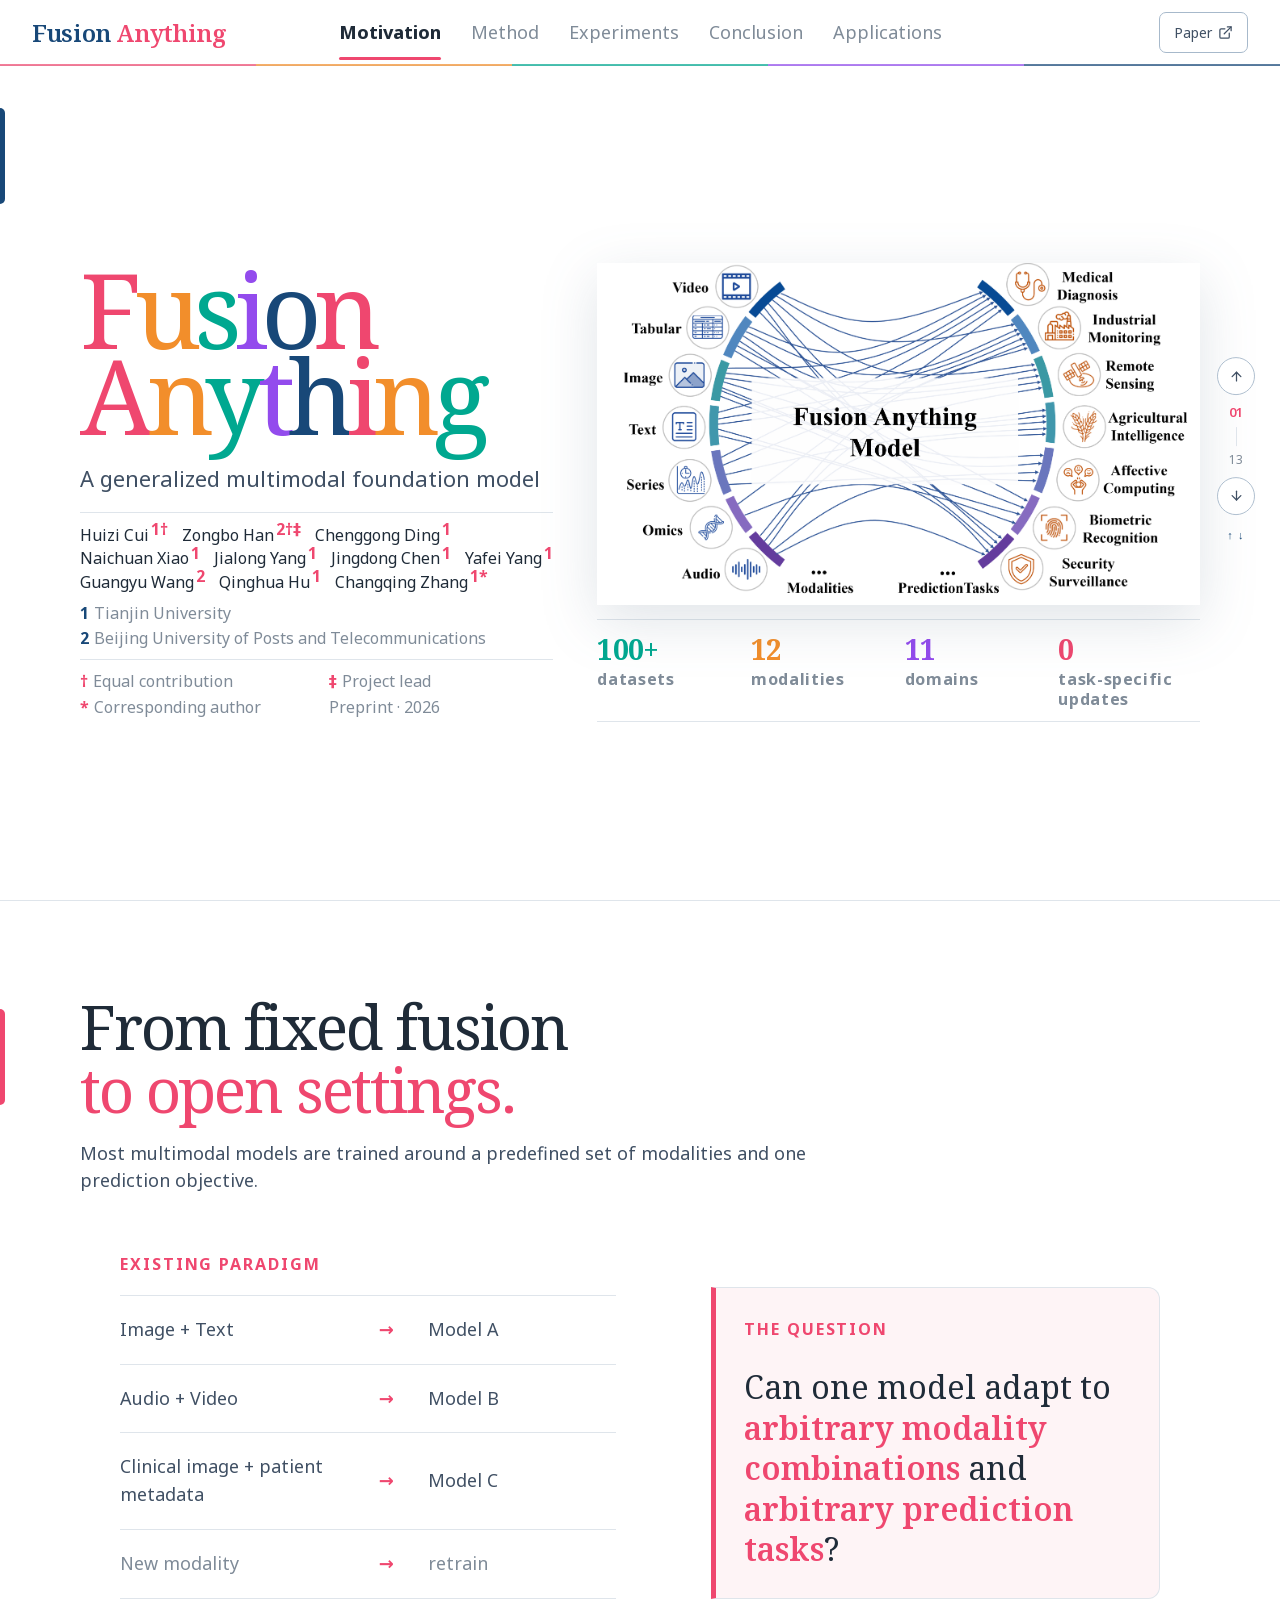
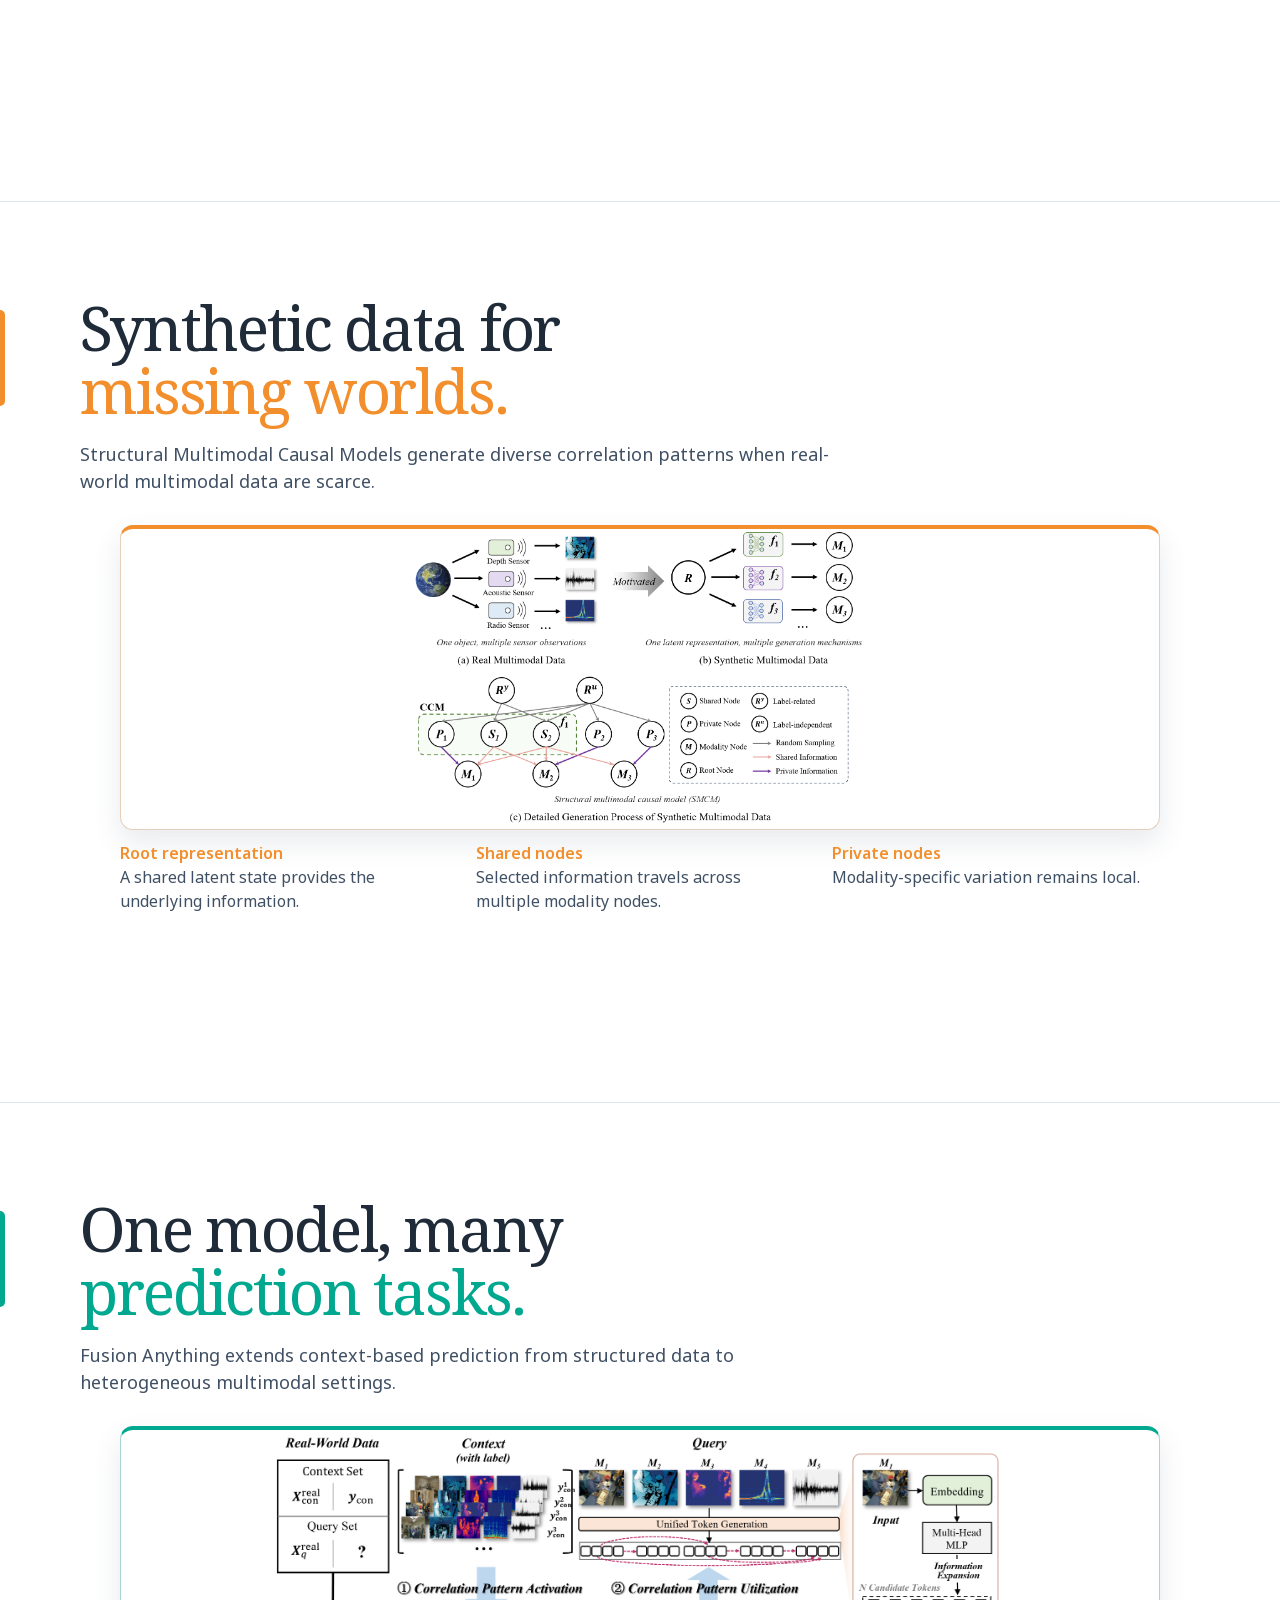
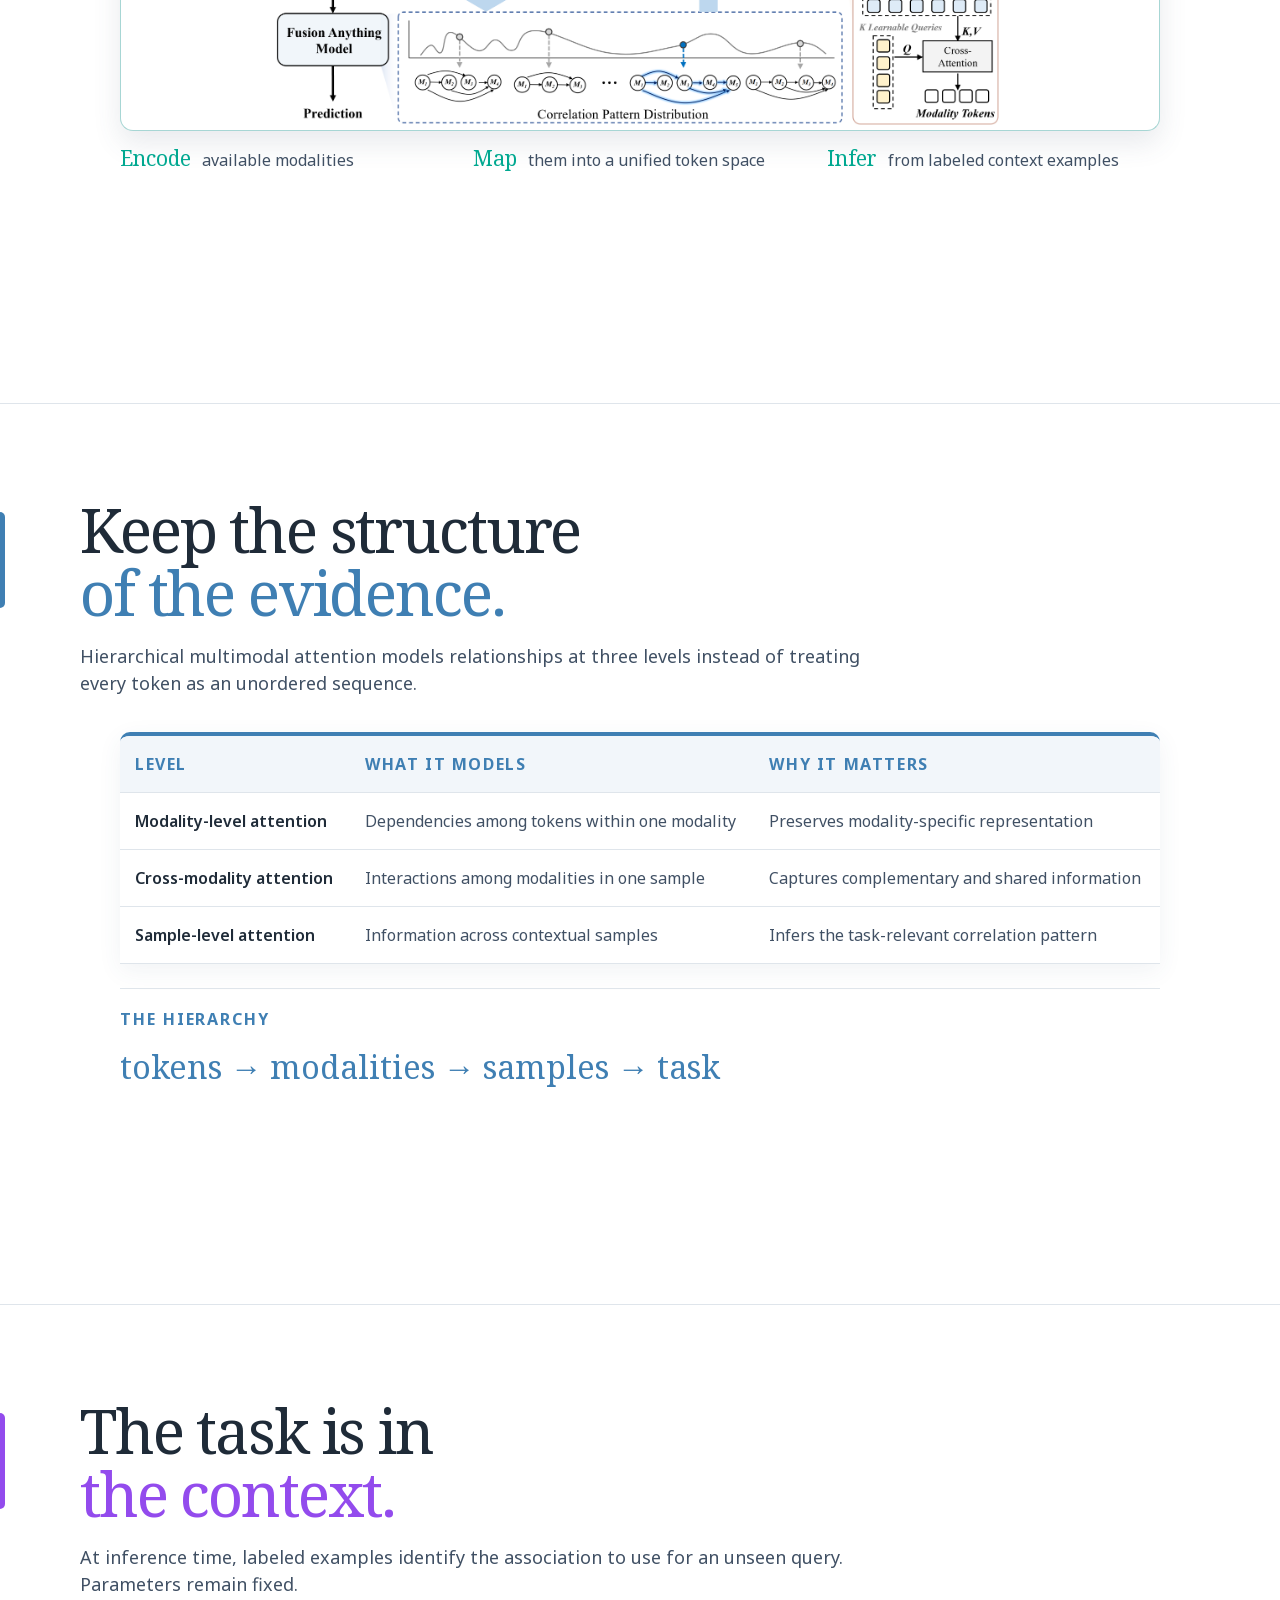
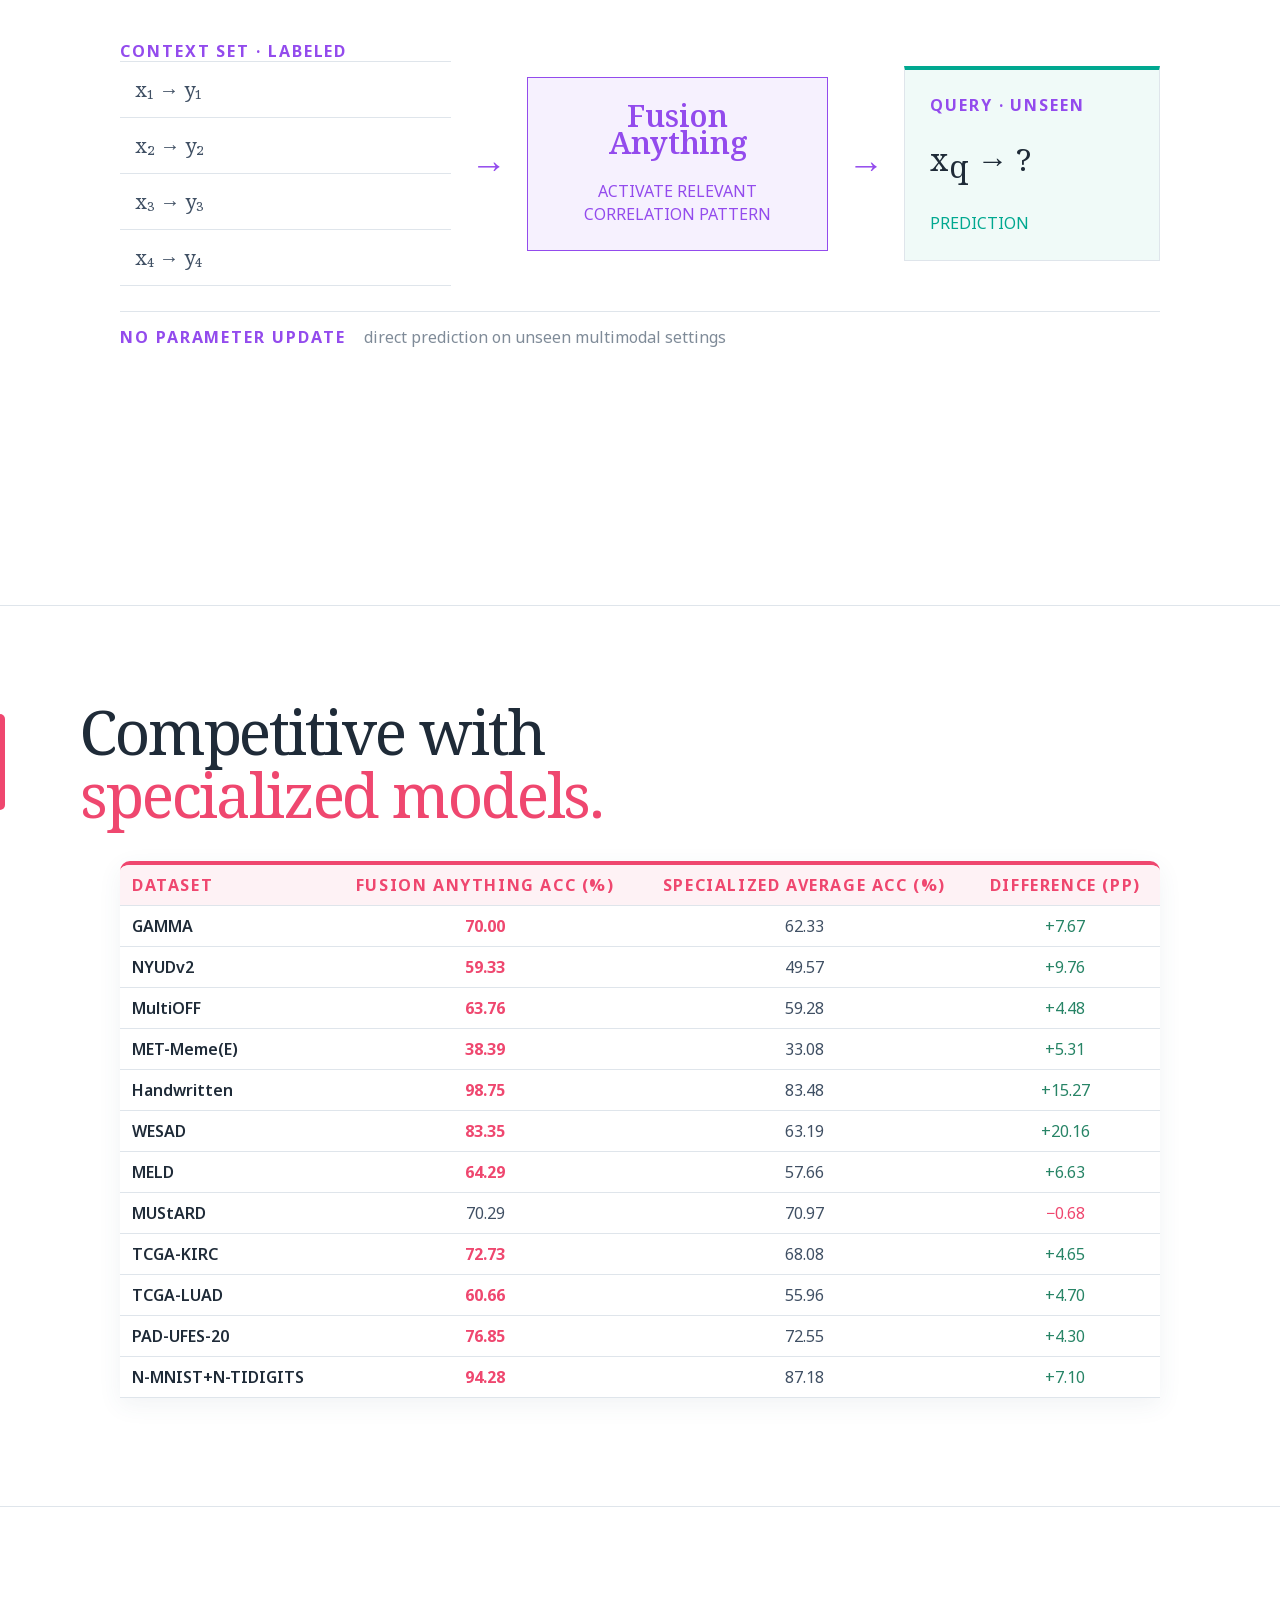
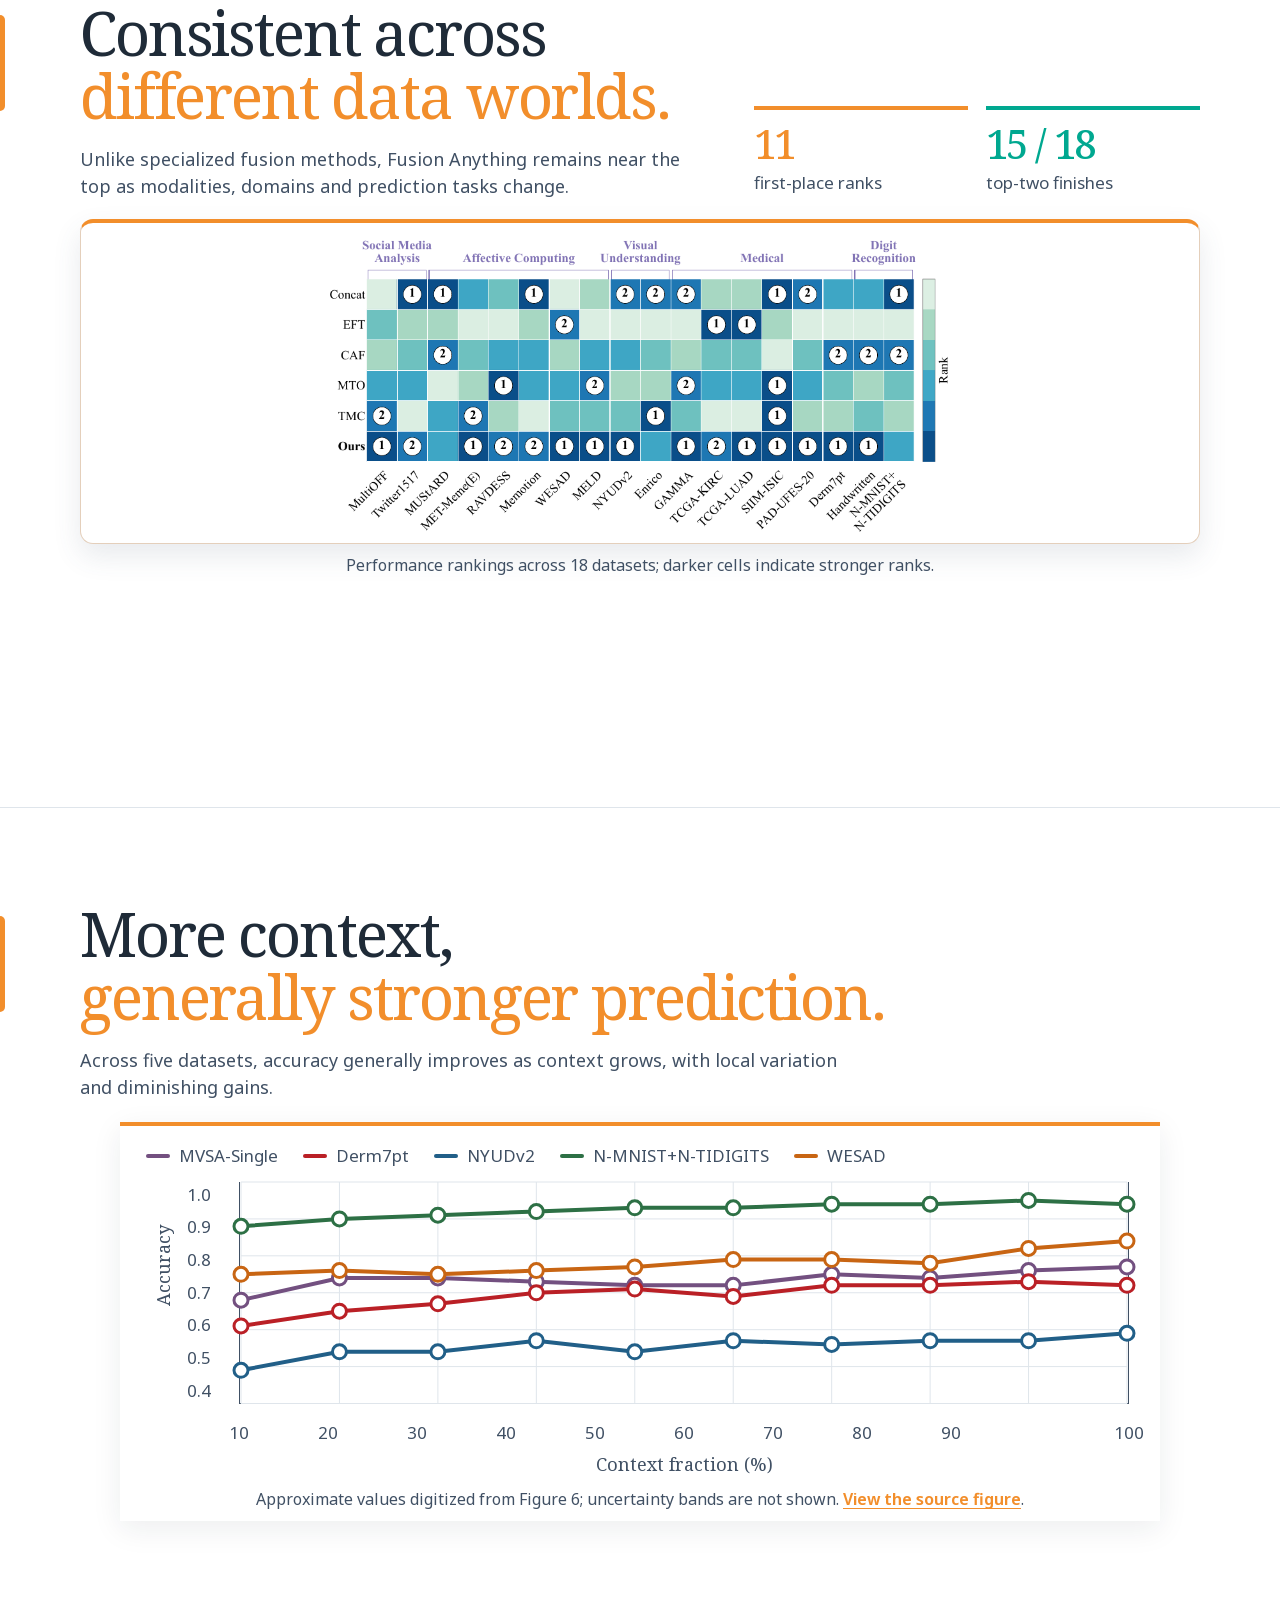
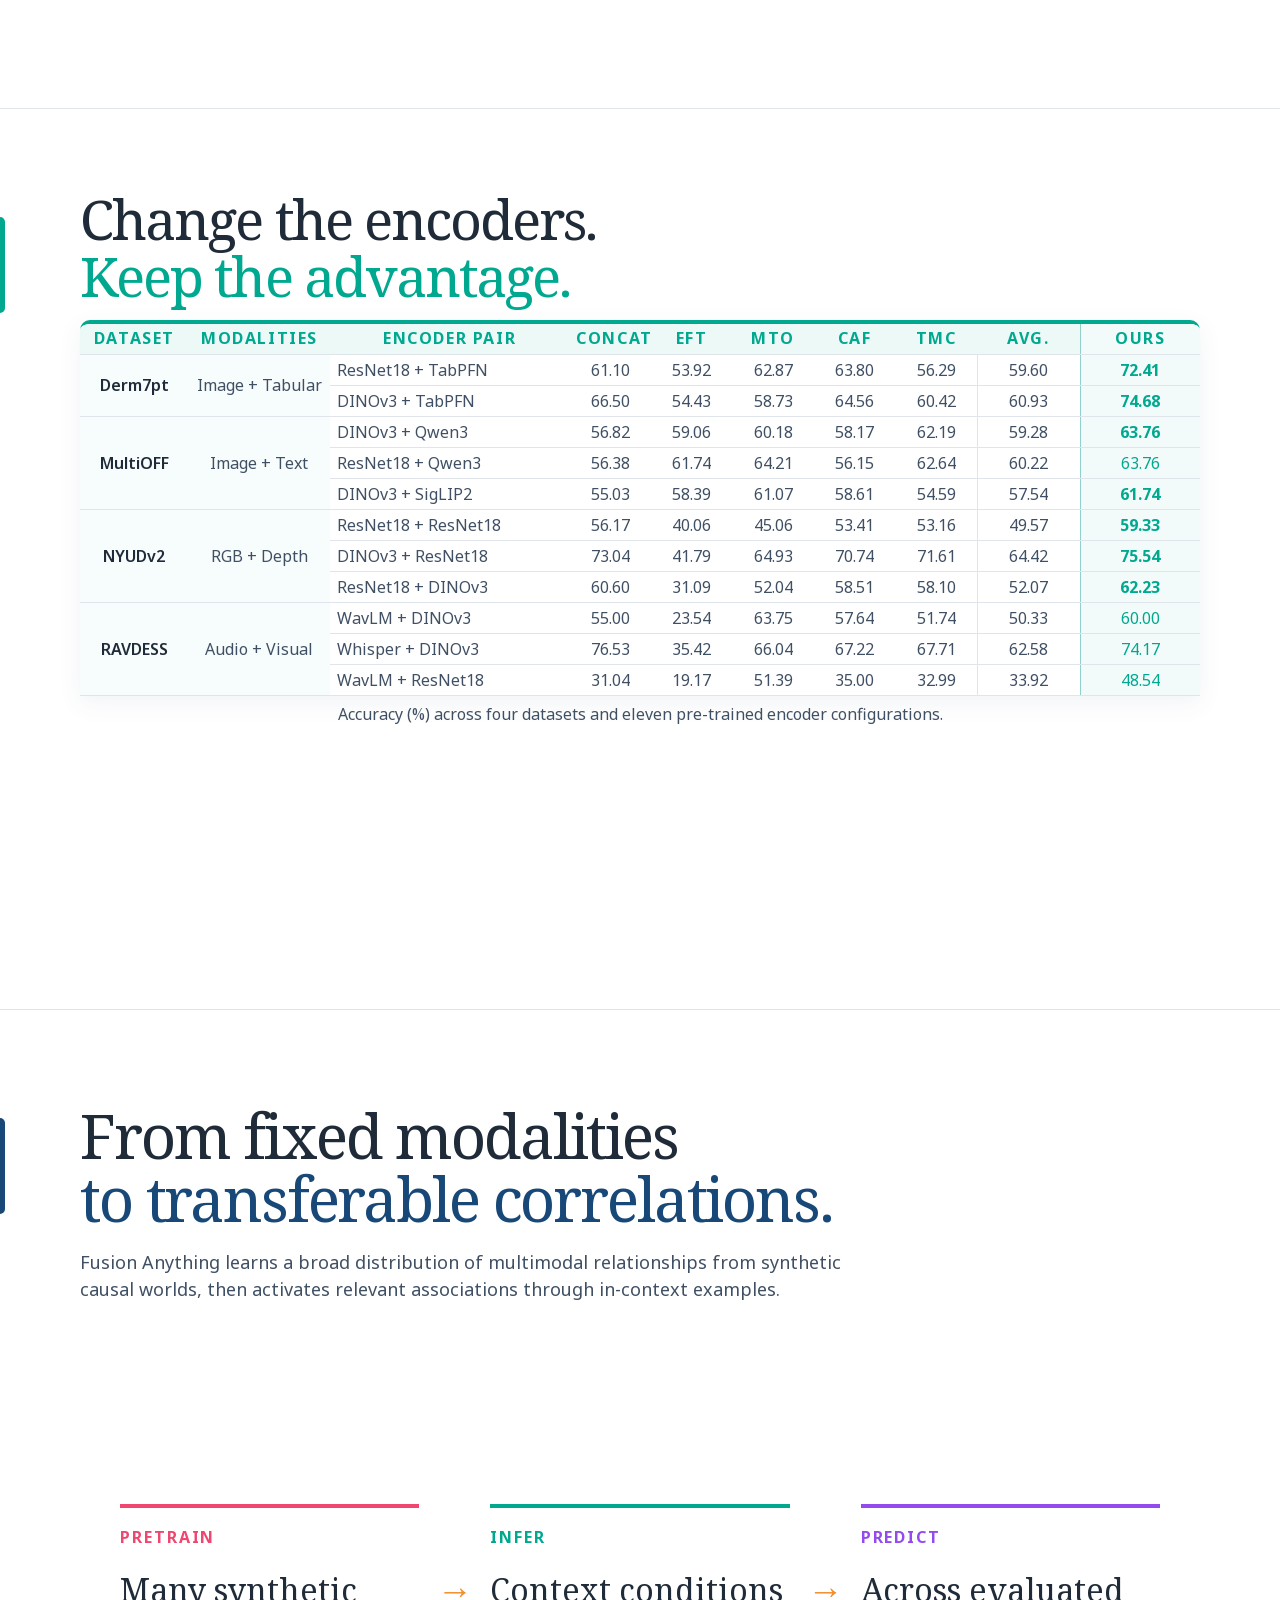
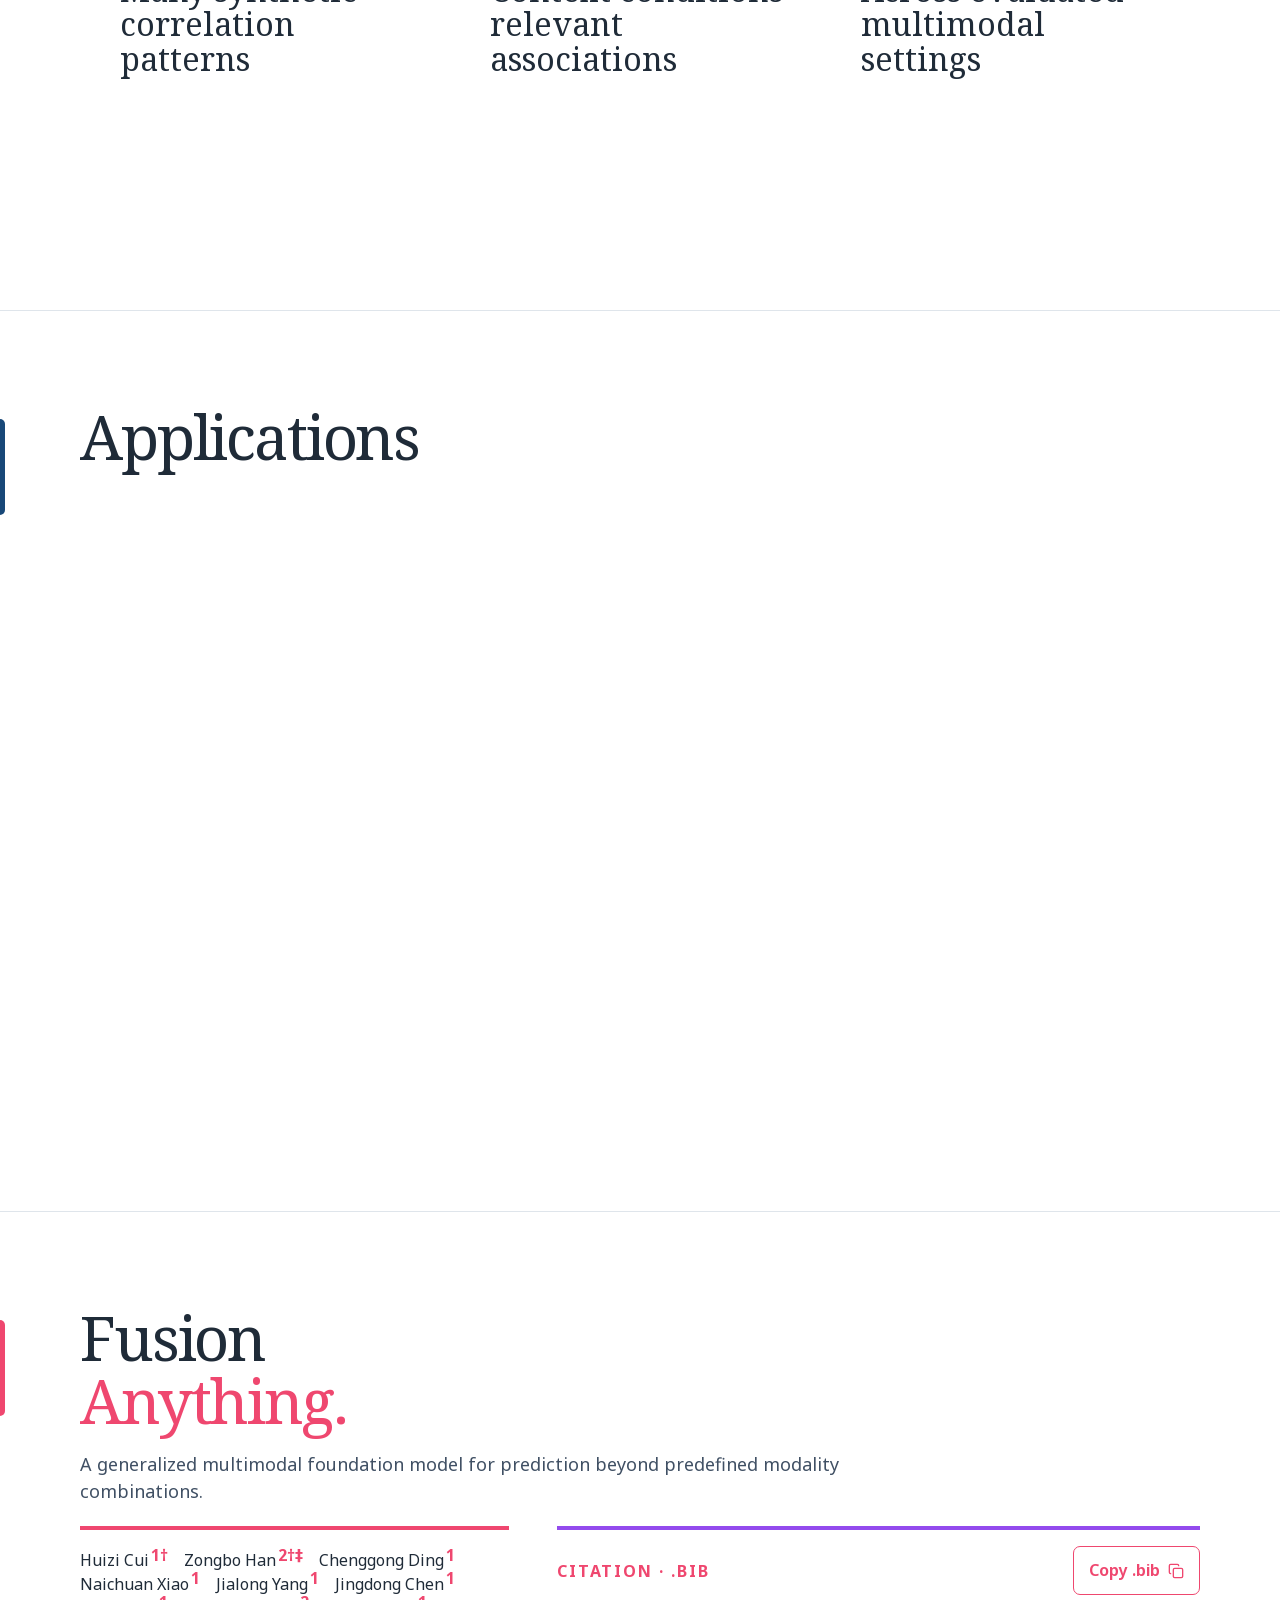
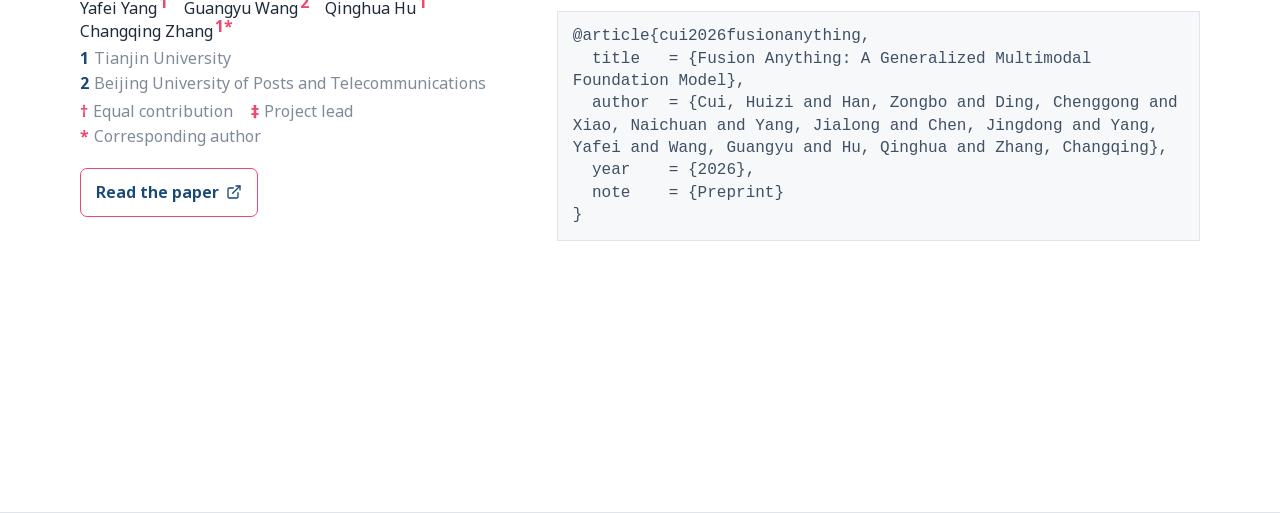
==== index.html @ b5a380c0 "Remove TabPFN comparison page" ====
<!DOCTYPE html><!--3YaNfMy9f4hxvHfXqaeWU--><html lang="en"><head><meta charSet="utf-8"/><meta name="viewport" content="width=device-width, initial-scale=1"/><link rel="preload" href="/_next/static/media/1755441e3a2fa970-s.p.woff2" as="font" crossorigin="" type="font/woff2"/><link rel="preload" href="/_next/static/media/30d74baa196fe88a-s.p.woff2" as="font" crossorigin="" type="font/woff2"/><link rel="stylesheet" href="/_next/static/css/905040e20b0a1aae.css" data-precedence="next"/><link rel="preload" as="script" fetchPriority="low" href="/_next/static/chunks/webpack-233bcfae1454e4f4.js"/><script src="/_next/static/chunks/4bd1b696-c023c6e3521b1417.js" async=""></script><script src="/_next/static/chunks/255-a85cef9cc3a04b12.js" async=""></script><script src="/_next/static/chunks/main-app-768654682fece701.js" async=""></script><script src="/_next/static/chunks/419-58613d8099c860e0.js" async=""></script><script src="/_next/static/chunks/app/page-8e13b8d947a9aa28.js" async=""></script><meta name="next-size-adjust" content=""/><title>Fusion Anything — A Generalized Multimodal Foundation Model</title><meta name="description" content="A visual research project page for Fusion Anything, a unified foundation model for generalized multimodal prediction."/><meta name="keywords" content="Fusion Anything,multimodal learning,foundation model,in-context learning"/><meta property="og:title" content="Fusion Anything"/><meta property="og:description" content="Learning transferable multimodal correlations across arbitrary modalities and tasks."/><meta property="og:type" content="website"/><meta name="twitter:card" content="summary"/><meta name="twitter:title" content="Fusion Anything"/><meta name="twitter:description" content="Learning transferable multimodal correlations across arbitrary modalities and tasks."/><script src="/_next/static/chunks/polyfills-42372ed130431b0a.js" noModule=""></script></head><body class="__variable_c85df0 __variable_d4b326"><div hidden=""><!--$--><!--/$--></div><main class="academic-site"><header class="academic-header"><a class="header-title" href="#motivation"><span>Fusion</span> <em>Anything</em></a><nav aria-label="Primary"><a class="is-active" href="#motivation">Motivation</a><a class="" href="#method">Method</a><a class="" href="#experiments">Experiments</a><a class="" href="#conclusion">Conclusion</a><a class="" href="#applications">Applications</a></nav><a class="header-paper" href="https://www.researchgate.net/publication/413785302_Fusion_Anything_A_Generalized_Multimodal_Foundation_Model" target="_blank" rel="noreferrer">Paper <svg xmlns="http://www.w3.org/2000/svg" width="15" height="15" viewBox="0 0 24 24" fill="none" stroke="currentColor" stroke-width="2" stroke-linecap="round" stroke-linejoin="round" class="lucide lucide-external-link"><path d="M15 3h6v6"></path><path d="M10 14 21 3"></path><path d="M18 13v6a2 2 0 0 1-2 2H5a2 2 0 0 1-2-2V8a2 2 0 0 1 2-2h6"></path></svg></a></header><aside class="keyboard-nav" aria-label="Slide navigation"><button type="button" aria-label="Previous slide" disabled=""><svg xmlns="http://www.w3.org/2000/svg" width="15" height="15" viewBox="0 0 24 24" fill="none" stroke="currentColor" stroke-width="2" stroke-linecap="round" stroke-linejoin="round" class="lucide lucide-arrow-up"><path d="m5 12 7-7 7 7"></path><path d="M12 19V5"></path></svg></button><span><b>01</b><i></i>13</span><button type="button" aria-label="Next slide"><svg xmlns="http://www.w3.org/2000/svg" width="15" height="15" viewBox="0 0 24 24" fill="none" stroke="currentColor" stroke-width="2" stroke-linecap="round" stroke-linejoin="round" class="lucide lucide-arrow-down"><path d="M12 5v14"></path><path d="m19 12-7 7-7-7"></path></svg></button><small>↑ ↓</small></aside><section id="motivation" class="slide hero-slide" data-slide-index="0"><div class="hero-inner"><div class="hero-main"><div class="hero-copy"><h1 aria-label="Fusion Anything"><span class="hero-title-word" aria-hidden="true"><i>F</i><i>u</i><i>s</i><i>i</i><i>o</i><i>n</i></span><span class="hero-title-word" aria-hidden="true"><i>A</i><i>n</i><i>y</i><i>t</i><i>h</i><i>i</i><i>n</i><i>g</i></span></h1><p>A generalized multimodal foundation model</p><div class="hero-author-block"><div class="author-list" aria-label="Paper authors"><span class="author-name" aria-label="Huizi Cui, affiliation 1, equal contribution">Huizi Cui<span class="author-symbols" aria-hidden="true">1<!-- -->†</span></span><span class="author-name" aria-label="Zongbo Han, affiliation 2, equal contribution and project lead">Zongbo Han<span class="author-symbols" aria-hidden="true">2<!-- -->†‡</span></span><span class="author-name" aria-label="Chenggong Ding, affiliation 1">Chenggong Ding<span class="author-symbols" aria-hidden="true">1</span></span><span class="author-name" aria-label="Naichuan Xiao, affiliation 1">Naichuan Xiao<span class="author-symbols" aria-hidden="true">1</span></span><span class="author-name" aria-label="Jialong Yang, affiliation 1">Jialong Yang<span class="author-symbols" aria-hidden="true">1</span></span><span class="author-name" aria-label="Jingdong Chen, affiliation 1">Jingdong Chen<span class="author-symbols" aria-hidden="true">1</span></span><span class="author-name" aria-label="Yafei Yang, affiliation 1">Yafei Yang<span class="author-symbols" aria-hidden="true">1</span></span><span class="author-name" aria-label="Guangyu Wang, affiliation 2">Guangyu Wang<span class="author-symbols" aria-hidden="true">2</span></span><span class="author-name" aria-label="Qinghua Hu, affiliation 1">Qinghua Hu<span class="author-symbols" aria-hidden="true">1</span></span><span class="author-name" aria-label="Changqing Zhang, affiliation 1, corresponding author">Changqing Zhang<span class="author-symbols" aria-hidden="true">1<!-- -->*</span></span></div><div class="author-affiliations"><span><b>1</b>Tianjin University</span><span><b>2</b>Beijing University of Posts and Telecommunications</span></div></div><div class="hero-role-block"><div class="author-legend"><span><b>†</b>Equal contribution</span><span><b>‡</b>Project lead</span><span><b>*</b>Corresponding author</span><span>Preprint · 2026</span></div></div></div><div class="hero-visual"><figure class="paper-figure hero-figure"><img alt="Figure 1 from the Fusion Anything paper showing arbitrary modalities entering a unified model and connecting to prediction tasks" loading="lazy" width="1200" height="700" decoding="async" data-nimg="1" style="color:transparent" src="/figure-1.png"/></figure><div class="hero-counts" aria-label="Evaluation scope"><span><b>100+</b>datasets</span><span><b>12</b>modalities</span><span><b>11</b>domains</span><span><b>0</b>task-specific updates</span></div></div></div></div></section><section id="problem" class="slide " data-slide-index="1"><div class="slide-inner"><div class="slide-heading"><div><h2>From fixed fusion<br/><em>to open settings.</em></h2><p class="slide-subtitle">Most multimodal models are trained around a predefined set of modalities and one prediction objective.</p></div></div><div class="problem-columns"><div><span class="overline">Existing paradigm</span><div class="problem-list"><p>Image + Text <b>→</b> Model A</p><p>Audio + Video <b>→</b> Model B</p><p>Clinical image + patient metadata <b>→</b> Model C</p><p class="muted">New modality <b>→</b> retrain</p></div></div><div class="question-panel"><span class="overline">The question</span><p>Can one model adapt to <strong>arbitrary modality combinations</strong> and <strong>arbitrary prediction tasks</strong>?</p></div></div></div></section><section id="method" class="slide " data-slide-index="2"><div class="slide-inner"><div class="slide-heading"><div><h2>Synthetic data for<br/><em>missing worlds.</em></h2><p class="slide-subtitle">Structural Multimodal Causal Models generate diverse correlation patterns when real-world multimodal data are scarce.</p></div></div><figure class="paper-figure wide-figure"><img alt="Figure 2 from the paper showing the synthetic multimodal data generation process and SMCM causal graph" loading="lazy" width="1200" height="700" decoding="async" data-nimg="1" style="color:transparent" src="/figure-2.png"/></figure><div class="caption-row"><p><b>Root representation</b><br/>A shared latent state provides the underlying information.</p><p><b>Shared nodes</b><br/>Selected information travels across multiple modality nodes.</p><p><b>Private nodes</b><br/>Modality-specific variation remains local.</p></div></div></section><section id="architecture" class="slide " data-slide-index="3"><div class="slide-inner"><div class="slide-heading"><div><h2>One model, many<br/><em>prediction tasks.</em></h2><p class="slide-subtitle">Fusion Anything extends context-based prediction from structured data to heterogeneous multimodal settings.</p></div></div><figure class="paper-figure wide-figure architecture-figure"><img alt="Figure 3 from the paper showing real-world data entering unified token generation, correlation pattern activation and prediction" loading="lazy" width="1200" height="700" decoding="async" data-nimg="1" style="color:transparent" src="/figure-3.png"/></figure><div class="architecture-notes"><span><b>Encode</b> available modalities</span><span><b>Map</b> them into a unified token space</span><span><b>Infer</b> from labeled context examples</span></div></div></section><section id="attention" class="slide " data-slide-index="4"><div class="slide-inner"><div class="slide-heading"><div><h2>Keep the structure<br/><em>of the evidence.</em></h2><p class="slide-subtitle">Hierarchical multimodal attention models relationships at three levels instead of treating every token as an unordered sequence.</p></div></div><div class="data-table-wrap "><table aria-label="Hierarchical multimodal attention levels"><thead><tr><th>Level</th><th>What it models</th><th>Why it matters</th></tr></thead><tbody><tr><th>Modality-level attention</th><td>Dependencies among tokens within one modality</td><td>Preserves modality-specific representation</td></tr><tr><th>Cross-modality attention</th><td>Interactions among modalities in one sample</td><td>Captures complementary and shared information</td></tr><tr><th>Sample-level attention</th><td>Information across contextual samples</td><td>Infers the task-relevant correlation pattern</td></tr></tbody></table></div><div class="side-note"><span class="overline">The hierarchy</span><p>tokens → modalities → samples → task</p></div></div></section><section id="in-context" class="slide " data-slide-index="5"><div class="slide-inner"><div class="slide-heading"><div><h2>The task is in<br/><em>the context.</em></h2><p class="slide-subtitle">At inference time, labeled examples identify the association to use for an unseen query. Parameters remain fixed.</p></div></div><div class="context-layout"><div class="context-set"><span class="overline">Context set · labeled</span><div>x₁ → y₁</div><div>x₂ → y₂</div><div>x₃ → y₃</div><div>x₄ → y₄</div></div><div class="context-arrow">→</div><div class="context-model"><b>Fusion<br/>Anything</b><span>activate relevant<br/>correlation pattern</span></div><div class="context-arrow">→</div><div class="context-query"><span class="overline">Query · unseen</span><strong>x<sub>q</sub> → ?</strong><small>prediction</small></div></div><div class="fixed-note"><b>NO PARAMETER UPDATE</b><span>direct prediction on unseen multimodal settings</span></div></div></section><section id="experiments" class="slide " data-slide-index="6"><div class="slide-inner"><div class="slide-heading"><div><h2>Competitive with<br/><em>specialized models.</em></h2></div></div><div class="result-table-block"><div class="data-table-wrap "><table aria-label="Accuracy comparison across 12 datasets"><thead><tr><th>Dataset</th><th>Fusion Anything ACC (%)</th><th>Specialized average ACC (%)</th><th>Difference (pp)</th></tr></thead><tbody><tr><th>GAMMA</th><td class="best">70.00</td><td>62.33</td><td class="delta">+<!-- -->7.67</td></tr><tr><th>NYUDv2</th><td class="best">59.33</td><td>49.57</td><td class="delta">+<!-- -->9.76</td></tr><tr><th>MultiOFF</th><td class="best">63.76</td><td>59.28</td><td class="delta">+<!-- -->4.48</td></tr><tr><th>MET-Meme(E)</th><td class="best">38.39</td><td>33.08</td><td class="delta">+<!-- -->5.31</td></tr><tr><th>Handwritten</th><td class="best">98.75</td><td>83.48</td><td class="delta">+<!-- -->15.27</td></tr><tr><th>WESAD</th><td class="best">83.35</td><td>63.19</td><td class="delta">+<!-- -->20.16</td></tr><tr><th>MELD</th><td class="best">64.29</td><td>57.66</td><td class="delta">+<!-- -->6.63</td></tr><tr><th>MUStARD</th><td>70.29</td><td>70.97</td><td class="delta-negative">−<!-- -->0.68</td></tr><tr><th>TCGA-KIRC</th><td class="best">72.73</td><td>68.08</td><td class="delta">+<!-- -->4.65</td></tr><tr><th>TCGA-LUAD</th><td class="best">60.66</td><td>55.96</td><td class="delta">+<!-- -->4.70</td></tr><tr><th>PAD-UFES-20</th><td class="best">76.85</td><td>72.55</td><td class="delta">+<!-- -->4.30</td></tr><tr><th>N-MNIST+N-TIDIGITS</th><td class="best">94.28</td><td>87.18</td><td class="delta">+<!-- -->7.10</td></tr></tbody></table></div></div></div></section><section id="benchmark" class="slide " data-slide-index="7"><div class="slide-inner"><div class="slide-heading"><div><h2>Consistent across<br/><em>different data worlds.</em></h2><p class="slide-subtitle">Unlike specialized fusion methods, Fusion Anything remains near the top as modalities, domains and prediction tasks change.</p></div></div><div class="benchmark-summary"><div><strong>11</strong><span>first-place ranks</span></div><div><strong>15 / 18</strong><span>top-two finishes</span></div></div><figure class="paper-figure benchmark-figure"><img alt="Complete Figure 4 from the paper, with six methods ranked across 18 multimodal datasets" loading="lazy" width="1200" height="700" decoding="async" data-nimg="1" style="color:transparent" src="/figure-4.png"/><figcaption>Performance rankings across 18 datasets; darker cells indicate stronger ranks.</figcaption></figure></div></section><section id="context-scaling" class="slide " data-slide-index="8"><div class="slide-inner"><div class="slide-heading"><div><h2>More context,<br/><em>generally stronger prediction.</em></h2><p class="slide-subtitle">Across five datasets, accuracy generally improves as context grows, with local variation and diminishing gains.</p></div></div><figure class="context-chart"><div class="chart-legend"><span><i style="background:#735080"></i>MVSA-Single</span><span><i style="background:#ba2026"></i>Derm7pt</span><span><i style="background:#215f88"></i>NYUDv2</span><span><i style="background:#2d7045"></i>N-MNIST+N-TIDIGITS</span><span><i style="background:#c86513"></i>WESAD</span></div><div class="chart-body"><div class="chart-y-label">Accuracy</div><div class="chart-y-ticks"><span>1.0</span><span>0.9</span><span>0.8</span><span>0.7</span><span>0.6</span><span>0.5</span><span>0.4</span></div><div class="chart-plot"><svg viewBox="0 0 760 190" preserveAspectRatio="xMidYMid meet" role="img" aria-label="Accuracy generally improves as the fraction of contextual examples grows across five datasets, with local variation"><line x1="0" x2="760" y1="0" y2="0" class="chart-gridline"></line><line x1="0" x2="760" y1="31.666666666666664" y2="31.666666666666664" class="chart-gridline"></line><line x1="0" x2="760" y1="63.33333333333333" y2="63.33333333333333" class="chart-gridline"></line><line x1="0" x2="760" y1="95" y2="95" class="chart-gridline"></line><line x1="0" x2="760" y1="126.66666666666666" y2="126.66666666666666" class="chart-gridline"></line><line x1="0" x2="760" y1="158.33333333333334" y2="158.33333333333334" class="chart-gridline"></line><line x1="0" x2="760" y1="190" y2="190" class="chart-gridline"></line><line x1="0" x2="0" y1="0" y2="190" class="chart-gridline"></line><line x1="84.44444444444444" x2="84.44444444444444" y1="0" y2="190" class="chart-gridline"></line><line x1="168.88888888888889" x2="168.88888888888889" y1="0" y2="190" class="chart-gridline"></line><line x1="253.33333333333331" x2="253.33333333333331" y1="0" y2="190" class="chart-gridline"></line><line x1="337.77777777777777" x2="337.77777777777777" y1="0" y2="190" class="chart-gridline"></line><line x1="422.22222222222223" x2="422.22222222222223" y1="0" y2="190" class="chart-gridline"></line><line x1="506.66666666666663" x2="506.66666666666663" y1="0" y2="190" class="chart-gridline"></line><line x1="591.1111111111111" x2="591.1111111111111" y1="0" y2="190" class="chart-gridline"></line><line x1="675.5555555555555" x2="675.5555555555555" y1="0" y2="190" class="chart-gridline"></line><line x1="760" x2="760" y1="0" y2="190" class="chart-gridline"></line><g><polyline points="0,101.33333333333331 84.44444444444444,82.33333333333334 168.88888888888889,82.33333333333334 253.33333333333331,85.50000000000001 337.77777777777777,88.66666666666667 422.22222222222223,88.66666666666667 506.66666666666663,79.16666666666666 591.1111111111111,82.33333333333334 675.5555555555555,76 760,72.83333333333333" fill="none" stroke="#735080" stroke-width="4" vector-effect="non-scaling-stroke"></polyline><circle cx="0" cy="101.33333333333331" r="6" fill="#fff" stroke="#735080" stroke-width="3" vector-effect="non-scaling-stroke"></circle><circle cx="84.44444444444444" cy="82.33333333333334" r="6" fill="#fff" stroke="#735080" stroke-width="3" vector-effect="non-scaling-stroke"></circle><circle cx="168.88888888888889" cy="82.33333333333334" r="6" fill="#fff" stroke="#735080" stroke-width="3" vector-effect="non-scaling-stroke"></circle><circle cx="253.33333333333331" cy="85.50000000000001" r="6" fill="#fff" stroke="#735080" stroke-width="3" vector-effect="non-scaling-stroke"></circle><circle cx="337.77777777777777" cy="88.66666666666667" r="6" fill="#fff" stroke="#735080" stroke-width="3" vector-effect="non-scaling-stroke"></circle><circle cx="422.22222222222223" cy="88.66666666666667" r="6" fill="#fff" stroke="#735080" stroke-width="3" vector-effect="non-scaling-stroke"></circle><circle cx="506.66666666666663" cy="79.16666666666666" r="6" fill="#fff" stroke="#735080" stroke-width="3" vector-effect="non-scaling-stroke"></circle><circle cx="591.1111111111111" cy="82.33333333333334" r="6" fill="#fff" stroke="#735080" stroke-width="3" vector-effect="non-scaling-stroke"></circle><circle cx="675.5555555555555" cy="76" r="6" fill="#fff" stroke="#735080" stroke-width="3" vector-effect="non-scaling-stroke"></circle><circle cx="760" cy="72.83333333333333" r="6" fill="#fff" stroke="#735080" stroke-width="3" vector-effect="non-scaling-stroke"></circle></g><g><polyline points="0,123.5 84.44444444444444,110.83333333333333 168.88888888888889,104.49999999999999 253.33333333333331,95.00000000000001 337.77777777777777,91.83333333333334 422.22222222222223,98.16666666666669 506.66666666666663,88.66666666666667 591.1111111111111,88.66666666666667 675.5555555555555,85.50000000000001 760,88.66666666666667" fill="none" stroke="#ba2026" stroke-width="4" vector-effect="non-scaling-stroke"></polyline><circle cx="0" cy="123.5" r="6" fill="#fff" stroke="#ba2026" stroke-width="3" vector-effect="non-scaling-stroke"></circle><circle cx="84.44444444444444" cy="110.83333333333333" r="6" fill="#fff" stroke="#ba2026" stroke-width="3" vector-effect="non-scaling-stroke"></circle><circle cx="168.88888888888889" cy="104.49999999999999" r="6" fill="#fff" stroke="#ba2026" stroke-width="3" vector-effect="non-scaling-stroke"></circle><circle cx="253.33333333333331" cy="95.00000000000001" r="6" fill="#fff" stroke="#ba2026" stroke-width="3" vector-effect="non-scaling-stroke"></circle><circle cx="337.77777777777777" cy="91.83333333333334" r="6" fill="#fff" stroke="#ba2026" stroke-width="3" vector-effect="non-scaling-stroke"></circle><circle cx="422.22222222222223" cy="98.16666666666669" r="6" fill="#fff" stroke="#ba2026" stroke-width="3" vector-effect="non-scaling-stroke"></circle><circle cx="506.66666666666663" cy="88.66666666666667" r="6" fill="#fff" stroke="#ba2026" stroke-width="3" vector-effect="non-scaling-stroke"></circle><circle cx="591.1111111111111" cy="88.66666666666667" r="6" fill="#fff" stroke="#ba2026" stroke-width="3" vector-effect="non-scaling-stroke"></circle><circle cx="675.5555555555555" cy="85.50000000000001" r="6" fill="#fff" stroke="#ba2026" stroke-width="3" vector-effect="non-scaling-stroke"></circle><circle cx="760" cy="88.66666666666667" r="6" fill="#fff" stroke="#ba2026" stroke-width="3" vector-effect="non-scaling-stroke"></circle></g><g><polyline points="0,161.5 84.44444444444444,145.66666666666666 168.88888888888889,145.66666666666666 253.33333333333331,136.16666666666669 337.77777777777777,145.66666666666666 422.22222222222223,136.16666666666669 506.66666666666663,139.33333333333331 591.1111111111111,136.16666666666669 675.5555555555555,136.16666666666669 760,129.83333333333334" fill="none" stroke="#215f88" stroke-width="4" vector-effect="non-scaling-stroke"></polyline><circle cx="0" cy="161.5" r="6" fill="#fff" stroke="#215f88" stroke-width="3" vector-effect="non-scaling-stroke"></circle><circle cx="84.44444444444444" cy="145.66666666666666" r="6" fill="#fff" stroke="#215f88" stroke-width="3" vector-effect="non-scaling-stroke"></circle><circle cx="168.88888888888889" cy="145.66666666666666" r="6" fill="#fff" stroke="#215f88" stroke-width="3" vector-effect="non-scaling-stroke"></circle><circle cx="253.33333333333331" cy="136.16666666666669" r="6" fill="#fff" stroke="#215f88" stroke-width="3" vector-effect="non-scaling-stroke"></circle><circle cx="337.77777777777777" cy="145.66666666666666" r="6" fill="#fff" stroke="#215f88" stroke-width="3" vector-effect="non-scaling-stroke"></circle><circle cx="422.22222222222223" cy="136.16666666666669" r="6" fill="#fff" stroke="#215f88" stroke-width="3" vector-effect="non-scaling-stroke"></circle><circle cx="506.66666666666663" cy="139.33333333333331" r="6" fill="#fff" stroke="#215f88" stroke-width="3" vector-effect="non-scaling-stroke"></circle><circle cx="591.1111111111111" cy="136.16666666666669" r="6" fill="#fff" stroke="#215f88" stroke-width="3" vector-effect="non-scaling-stroke"></circle><circle cx="675.5555555555555" cy="136.16666666666669" r="6" fill="#fff" stroke="#215f88" stroke-width="3" vector-effect="non-scaling-stroke"></circle><circle cx="760" cy="129.83333333333334" r="6" fill="#fff" stroke="#215f88" stroke-width="3" vector-effect="non-scaling-stroke"></circle></g><g><polyline points="0,38 84.44444444444444,31.666666666666657 168.88888888888889,28.49999999999997 253.33333333333331,25.333333333333314 337.77777777777777,22.166666666666657 422.22222222222223,22.166666666666657 506.66666666666663,19.00000000000003 591.1111111111111,19.00000000000003 675.5555555555555,15.833333333333343 760,19.00000000000003" fill="none" stroke="#2d7045" stroke-width="4" vector-effect="non-scaling-stroke"></polyline><circle cx="0" cy="38" r="6" fill="#fff" stroke="#2d7045" stroke-width="3" vector-effect="non-scaling-stroke"></circle><circle cx="84.44444444444444" cy="31.666666666666657" r="6" fill="#fff" stroke="#2d7045" stroke-width="3" vector-effect="non-scaling-stroke"></circle><circle cx="168.88888888888889" cy="28.49999999999997" r="6" fill="#fff" stroke="#2d7045" stroke-width="3" vector-effect="non-scaling-stroke"></circle><circle cx="253.33333333333331" cy="25.333333333333314" r="6" fill="#fff" stroke="#2d7045" stroke-width="3" vector-effect="non-scaling-stroke"></circle><circle cx="337.77777777777777" cy="22.166666666666657" r="6" fill="#fff" stroke="#2d7045" stroke-width="3" vector-effect="non-scaling-stroke"></circle><circle cx="422.22222222222223" cy="22.166666666666657" r="6" fill="#fff" stroke="#2d7045" stroke-width="3" vector-effect="non-scaling-stroke"></circle><circle cx="506.66666666666663" cy="19.00000000000003" r="6" fill="#fff" stroke="#2d7045" stroke-width="3" vector-effect="non-scaling-stroke"></circle><circle cx="591.1111111111111" cy="19.00000000000003" r="6" fill="#fff" stroke="#2d7045" stroke-width="3" vector-effect="non-scaling-stroke"></circle><circle cx="675.5555555555555" cy="15.833333333333343" r="6" fill="#fff" stroke="#2d7045" stroke-width="3" vector-effect="non-scaling-stroke"></circle><circle cx="760" cy="19.00000000000003" r="6" fill="#fff" stroke="#2d7045" stroke-width="3" vector-effect="non-scaling-stroke"></circle></g><g><polyline points="0,79.16666666666666 84.44444444444444,76 168.88888888888889,79.16666666666666 253.33333333333331,76 337.77777777777777,72.83333333333333 422.22222222222223,66.5 506.66666666666663,66.5 591.1111111111111,69.66666666666666 675.5555555555555,57 760,50.666666666666686" fill="none" stroke="#c86513" stroke-width="4" vector-effect="non-scaling-stroke"></polyline><circle cx="0" cy="79.16666666666666" r="6" fill="#fff" stroke="#c86513" stroke-width="3" vector-effect="non-scaling-stroke"></circle><circle cx="84.44444444444444" cy="76" r="6" fill="#fff" stroke="#c86513" stroke-width="3" vector-effect="non-scaling-stroke"></circle><circle cx="168.88888888888889" cy="79.16666666666666" r="6" fill="#fff" stroke="#c86513" stroke-width="3" vector-effect="non-scaling-stroke"></circle><circle cx="253.33333333333331" cy="76" r="6" fill="#fff" stroke="#c86513" stroke-width="3" vector-effect="non-scaling-stroke"></circle><circle cx="337.77777777777777" cy="72.83333333333333" r="6" fill="#fff" stroke="#c86513" stroke-width="3" vector-effect="non-scaling-stroke"></circle><circle cx="422.22222222222223" cy="66.5" r="6" fill="#fff" stroke="#c86513" stroke-width="3" vector-effect="non-scaling-stroke"></circle><circle cx="506.66666666666663" cy="66.5" r="6" fill="#fff" stroke="#c86513" stroke-width="3" vector-effect="non-scaling-stroke"></circle><circle cx="591.1111111111111" cy="69.66666666666666" r="6" fill="#fff" stroke="#c86513" stroke-width="3" vector-effect="non-scaling-stroke"></circle><circle cx="675.5555555555555" cy="57" r="6" fill="#fff" stroke="#c86513" stroke-width="3" vector-effect="non-scaling-stroke"></circle><circle cx="760" cy="50.666666666666686" r="6" fill="#fff" stroke="#c86513" stroke-width="3" vector-effect="non-scaling-stroke"></circle></g></svg></div></div><div class="chart-axis"><span aria-hidden="true"></span><span aria-hidden="true"></span><div class="chart-axis-content"><div class="chart-x-ticks"><span>10</span><span>20</span><span>30</span><span>40</span><span>50</span><span>60</span><span>70</span><span>80</span><span>90</span><span>100</span></div><div class="chart-x-label">Context fraction (%)</div></div></div><figcaption>Approximate values digitized from Figure 6; uncertainty bands are not shown. <a href="/figure-6.png" target="_blank" rel="noreferrer">View the source figure</a>.</figcaption></figure></div></section><section id="encoder-flexibility" class="slide " data-slide-index="9"><div class="slide-inner"><div class="slide-heading"><div><h2>Change the encoders.<br/><em>Keep the advantage.</em></h2></div></div><div class="data-table-wrap encoder-table" data-scrollable="true" tabindex="0"><table aria-label="Comparison under different pre-trained encoder configurations"><colgroup><col class="encoder-dataset-column"/><col class="encoder-modalities-column"/><col class="encoder-combination-column"/><col span="5" class="encoder-baseline-column"/><col class="encoder-average-column"/><col class="encoder-ours-column"/></colgroup><thead><tr><th>Dataset</th><th>Modalities</th><th>Encoder pair</th><th>Concat</th><th>EFT</th><th>MTO</th><th>CAF</th><th>TMC</th><th>Avg.</th><th class="encoder-ours-heading">Ours</th></tr></thead><tbody><tr><th rowSpan="2" class="encoder-group-cell">Derm7pt</th><td rowSpan="2" class="encoder-group-cell">Image + Tabular</td><td class="encoder-combination">ResNet18 + TabPFN</td><td>61.10</td><td>53.92</td><td>62.87</td><td>63.80</td><td>56.29</td><td class="encoder-average">59.60</td><td class="encoder-ours best" aria-label="72.41, best in row">72.41</td></tr><tr><td class="encoder-combination">DINOv3 + TabPFN</td><td>66.50</td><td>54.43</td><td>58.73</td><td>64.56</td><td>60.42</td><td class="encoder-average">60.93</td><td class="encoder-ours best" aria-label="74.68, best in row">74.68</td></tr><tr><th rowSpan="3" class="encoder-group-cell">MultiOFF</th><td rowSpan="3" class="encoder-group-cell">Image + Text</td><td class="encoder-combination">DINOv3 + Qwen3</td><td>56.82</td><td>59.06</td><td>60.18</td><td>58.17</td><td>62.19</td><td class="encoder-average">59.28</td><td class="encoder-ours best" aria-label="63.76, best in row">63.76</td></tr><tr><td class="encoder-combination">ResNet18 + Qwen3</td><td>56.38</td><td>61.74</td><td>64.21</td><td>56.15</td><td>62.64</td><td class="encoder-average">60.22</td><td class="encoder-ours not-best" aria-label="63.76, below one individual baseline">63.76</td></tr><tr><td class="encoder-combination">DINOv3 + SigLIP2</td><td>55.03</td><td>58.39</td><td>61.07</td><td>58.61</td><td>54.59</td><td class="encoder-average">57.54</td><td class="encoder-ours best" aria-label="61.74, best in row">61.74</td></tr><tr><th rowSpan="3" class="encoder-group-cell">NYUDv2</th><td rowSpan="3" class="encoder-group-cell">RGB + Depth</td><td class="encoder-combination">ResNet18 + ResNet18</td><td>56.17</td><td>40.06</td><td>45.06</td><td>53.41</td><td>53.16</td><td class="encoder-average">49.57</td><td class="encoder-ours best" aria-label="59.33, best in row">59.33</td></tr><tr><td class="encoder-combination">DINOv3 + ResNet18</td><td>73.04</td><td>41.79</td><td>64.93</td><td>70.74</td><td>71.61</td><td class="encoder-average">64.42</td><td class="encoder-ours best" aria-label="75.54, best in row">75.54</td></tr><tr><td class="encoder-combination">ResNet18 + DINOv3</td><td>60.60</td><td>31.09</td><td>52.04</td><td>58.51</td><td>58.10</td><td class="encoder-average">52.07</td><td class="encoder-ours best" aria-label="62.23, best in row">62.23</td></tr><tr><th rowSpan="3" class="encoder-group-cell">RAVDESS</th><td rowSpan="3" class="encoder-group-cell">Audio + Visual</td><td class="encoder-combination">WavLM + DINOv3</td><td>55.00</td><td>23.54</td><td>63.75</td><td>57.64</td><td>51.74</td><td class="encoder-average">50.33</td><td class="encoder-ours not-best" aria-label="60.00, below one individual baseline">60.00</td></tr><tr><td class="encoder-combination">Whisper + DINOv3</td><td>76.53</td><td>35.42</td><td>66.04</td><td>67.22</td><td>67.71</td><td class="encoder-average">62.58</td><td class="encoder-ours not-best" aria-label="74.17, below one individual baseline">74.17</td></tr><tr><td class="encoder-combination">WavLM + ResNet18</td><td>31.04</td><td>19.17</td><td>51.39</td><td>35.00</td><td>32.99</td><td class="encoder-average">33.92</td><td class="encoder-ours not-best" aria-label="48.54, below one individual baseline">48.54</td></tr></tbody></table></div><p class="encoder-caption">Accuracy (%) across four datasets and eleven pre-trained encoder configurations.</p><p class="encoder-scroll-hint">Swipe horizontally to compare all encoder columns.</p></div></section><section id="conclusion" class="slide " data-slide-index="10"><div class="slide-inner"><div class="slide-heading"><div><h2>From fixed modalities<br/><em>to transferable correlations.</em></h2><p class="slide-subtitle">Fusion Anything learns a broad distribution of multimodal relationships from synthetic causal worlds, then activates relevant associations through in-context examples.</p></div></div><div class="takeaway-grid"><div><span class="overline">Pretrain</span><strong>Many synthetic<br/>correlation patterns</strong></div><div class="takeaway-arrow">→</div><div><span class="overline">Infer</span><strong>Context conditions<br/>relevant associations</strong></div><div class="takeaway-arrow">→</div><div><span class="overline">Predict</span><strong>Across evaluated<br/>multimodal settings</strong></div></div></div></section><section id="applications" class="slide " data-slide-index="11"><div class="slide-inner"><div class="slide-heading"><div><h2>Applications</h2></div></div></div></section><section id="closing" class="slide " data-slide-index="12"><div class="slide-inner"><div class="slide-heading"><div><h2>Fusion<br/><em>Anything.</em></h2><p class="slide-subtitle">A generalized multimodal foundation model for prediction beyond predefined modality combinations.</p></div></div><div class="closing-layout"><div class="closing-meta"><div class="author-credits"><div class="author-list" aria-label="Paper authors"><span class="author-name" aria-label="Huizi Cui, affiliation 1, equal contribution">Huizi Cui<span class="author-symbols" aria-hidden="true">1<!-- -->†</span></span><span class="author-name" aria-label="Zongbo Han, affiliation 2, equal contribution and project lead">Zongbo Han<span class="author-symbols" aria-hidden="true">2<!-- -->†‡</span></span><span class="author-name" aria-label="Chenggong Ding, affiliation 1">Chenggong Ding<span class="author-symbols" aria-hidden="true">1</span></span><span class="author-name" aria-label="Naichuan Xiao, affiliation 1">Naichuan Xiao<span class="author-symbols" aria-hidden="true">1</span></span><span class="author-name" aria-label="Jialong Yang, affiliation 1">Jialong Yang<span class="author-symbols" aria-hidden="true">1</span></span><span class="author-name" aria-label="Jingdong Chen, affiliation 1">Jingdong Chen<span class="author-symbols" aria-hidden="true">1</span></span><span class="author-name" aria-label="Yafei Yang, affiliation 1">Yafei Yang<span class="author-symbols" aria-hidden="true">1</span></span><span class="author-name" aria-label="Guangyu Wang, affiliation 2">Guangyu Wang<span class="author-symbols" aria-hidden="true">2</span></span><span class="author-name" aria-label="Qinghua Hu, affiliation 1">Qinghua Hu<span class="author-symbols" aria-hidden="true">1</span></span><span class="author-name" aria-label="Changqing Zhang, affiliation 1, corresponding author">Changqing Zhang<span class="author-symbols" aria-hidden="true">1<!-- -->*</span></span></div><div class="author-details"><div class="author-affiliations"><span><b>1</b>Tianjin University</span><span><b>2</b>Beijing University of Posts and Telecommunications</span></div><div class="author-legend"><span><b>†</b>Equal contribution</span><span><b>‡</b>Project lead</span><span><b>*</b>Corresponding author</span></div></div></div><a href="https://www.researchgate.net/publication/413785302_Fusion_Anything_A_Generalized_Multimodal_Foundation_Model" target="_blank" rel="noreferrer">Read the paper <svg xmlns="http://www.w3.org/2000/svg" width="16" height="16" viewBox="0 0 24 24" fill="none" stroke="currentColor" stroke-width="2" stroke-linecap="round" stroke-linejoin="round" class="lucide lucide-external-link"><path d="M15 3h6v6"></path><path d="M10 14 21 3"></path><path d="M18 13v6a2 2 0 0 1-2 2H5a2 2 0 0 1-2-2V8a2 2 0 0 1 2-2h6"></path></svg></a></div><div class="inline-bibtex"><div class="bibtex-head"><span class="overline">Citation · .bib</span><button type="button">Copy .bib<svg xmlns="http://www.w3.org/2000/svg" width="16" height="16" viewBox="0 0 24 24" fill="none" stroke="currentColor" stroke-width="2" stroke-linecap="round" stroke-linejoin="round" class="lucide lucide-copy"><rect width="14" height="14" x="8" y="8" rx="2" ry="2"></rect><path d="M4 16c-1.1 0-2-.9-2-2V4c0-1.1.9-2 2-2h10c1.1 0 2 .9 2 2"></path></svg></button></div><pre>@article{cui2026fusionanything,
  title   = {Fusion Anything: A Generalized Multimodal Foundation Model},
  author  = {Cui, Huizi and Han, Zongbo and Ding, Chenggong and Xiao, Naichuan and Yang, Jialong and Chen, Jingdong and Yang, Yafei and Wang, Guangyu and Hu, Qinghua and Zhang, Changqing},
  year    = {2026},
  note    = {Preprint}
}</pre></div></div></div></section></main><!--$--><!--/$--><script src="/_next/static/chunks/webpack-233bcfae1454e4f4.js" id="_R_" async=""></script><script>(self.__next_f=self.__next_f||[]).push([0])</script><script>self.__next_f.push([1,"1:\"$Sreact.fragment\"\n2:I[9766,[],\"\"]\n3:I[8924,[],\"\"]\n4:I[2007,[\"419\",\"static/chunks/419-58613d8099c860e0.js\",\"974\",\"static/chunks/app/page-8e13b8d947a9aa28.js\"],\"default\"]\n5:I[4431,[],\"OutletBoundary\"]\n7:I[5278,[],\"AsyncMetadataOutlet\"]\n9:I[4431,[],\"ViewportBoundary\"]\nb:I[4431,[],\"MetadataBoundary\"]\nc:\"$Sreact.suspense\"\ne:I[7150,[],\"\"]\n:HL[\"/_next/static/media/1755441e3a2fa970-s.p.woff2\",\"font\",{\"crossOrigin\":\"\",\"type\":\"font/woff2\"}]\n:HL[\"/_next/static/media/30d74baa196fe88a-s.p.woff2\",\"font\",{\"crossOrigin\":\"\",\"type\":\"font/woff2\"}]\n:HL[\"/_next/static/css/905040e20b0a1aae.css\",\"style\"]\n"])</script><script>self.__next_f.push([1,"0:{\"P\":null,\"b\":\"3YaNfMy9f4hxvHfXqaeWU\",\"p\":\"\",\"c\":[\"\",\"\"],\"i\":false,\"f\":[[[\"\",{\"children\":[\"__PAGE__\",{}]},\"$undefined\",\"$undefined\",true],[\"\",[\"$\",\"$1\",\"c\",{\"children\":[[[\"$\",\"link\",\"0\",{\"rel\":\"stylesheet\",\"href\":\"/_next/static/css/905040e20b0a1aae.css\",\"precedence\":\"next\",\"crossOrigin\":\"$undefined\",\"nonce\":\"$undefined\"}]],[\"$\",\"html\",null,{\"lang\":\"en\",\"children\":[\"$\",\"body\",null,{\"className\":\"__variable_c85df0 __variable_d4b326\",\"children\":[\"$\",\"$L2\",null,{\"parallelRouterKey\":\"children\",\"error\":\"$undefined\",\"errorStyles\":\"$undefined\",\"errorScripts\":\"$undefined\",\"template\":[\"$\",\"$L3\",null,{}],\"templateStyles\":\"$undefined\",\"templateScripts\":\"$undefined\",\"notFound\":[[[\"$\",\"title\",null,{\"children\":\"404: This page could not be found.\"}],[\"$\",\"div\",null,{\"style\":{\"fontFamily\":\"system-ui,\\\"Segoe UI\\\",Roboto,Helvetica,Arial,sans-serif,\\\"Apple Color Emoji\\\",\\\"Segoe UI Emoji\\\"\",\"height\":\"100vh\",\"textAlign\":\"center\",\"display\":\"flex\",\"flexDirection\":\"column\",\"alignItems\":\"center\",\"justifyContent\":\"center\"},\"children\":[\"$\",\"div\",null,{\"children\":[[\"$\",\"style\",null,{\"dangerouslySetInnerHTML\":{\"__html\":\"body{color:#000;background:#fff;margin:0}.next-error-h1{border-right:1px solid rgba(0,0,0,.3)}@media (prefers-color-scheme:dark){body{color:#fff;background:#000}.next-error-h1{border-right:1px solid rgba(255,255,255,.3)}}\"}}],[\"$\",\"h1\",null,{\"className\":\"next-error-h1\",\"style\":{\"display\":\"inline-block\",\"margin\":\"0 20px 0 0\",\"padding\":\"0 23px 0 0\",\"fontSize\":24,\"fontWeight\":500,\"verticalAlign\":\"top\",\"lineHeight\":\"49px\"},\"children\":404}],[\"$\",\"div\",null,{\"style\":{\"display\":\"inline-block\"},\"children\":[\"$\",\"h2\",null,{\"style\":{\"fontSize\":14,\"fontWeight\":400,\"lineHeight\":\"49px\",\"margin\":0},\"children\":\"This page could not be found.\"}]}]]}]}]],[]],\"forbidden\":\"$undefined\",\"unauthorized\":\"$undefined\"}]}]}]]}],{\"children\":[\"__PAGE__\",[\"$\",\"$1\",\"c\",{\"children\":[[\"$\",\"$L4\",null,{}],null,[\"$\",\"$L5\",null,{\"children\":[\"$L6\",[\"$\",\"$L7\",null,{\"promise\":\"$@8\"}]]}]]}],{},null,false]},null,false],[\"$\",\"$1\",\"h\",{\"children\":[null,[[\"$\",\"$L9\",null,{\"children\":\"$La\"}],[\"$\",\"meta\",null,{\"name\":\"next-size-adjust\",\"content\":\"\"}]],[\"$\",\"$Lb\",null,{\"children\":[\"$\",\"div\",null,{\"hidden\":true,\"children\":[\"$\",\"$c\",null,{\"fallback\":null,\"children\":\"$Ld\"}]}]}]]}],false]],\"m\":\"$undefined\",\"G\":[\"$e\",[]],\"s\":false,\"S\":true}\n"])</script><script>self.__next_f.push([1,"a:[[\"$\",\"meta\",\"0\",{\"charSet\":\"utf-8\"}],[\"$\",\"meta\",\"1\",{\"name\":\"viewport\",\"content\":\"width=device-width, initial-scale=1\"}]]\n6:null\n"])</script><script>self.__next_f.push([1,"8:{\"metadata\":[[\"$\",\"title\",\"0\",{\"children\":\"Fusion Anything — A Generalized Multimodal Foundation Model\"}],[\"$\",\"meta\",\"1\",{\"name\":\"description\",\"content\":\"A visual research project page for Fusion Anything, a unified foundation model for generalized multimodal prediction.\"}],[\"$\",\"meta\",\"2\",{\"name\":\"keywords\",\"content\":\"Fusion Anything,multimodal learning,foundation model,in-context learning\"}],[\"$\",\"meta\",\"3\",{\"property\":\"og:title\",\"content\":\"Fusion Anything\"}],[\"$\",\"meta\",\"4\",{\"property\":\"og:description\",\"content\":\"Learning transferable multimodal correlations across arbitrary modalities and tasks.\"}],[\"$\",\"meta\",\"5\",{\"property\":\"og:type\",\"content\":\"website\"}],[\"$\",\"meta\",\"6\",{\"name\":\"twitter:card\",\"content\":\"summary\"}],[\"$\",\"meta\",\"7\",{\"name\":\"twitter:title\",\"content\":\"Fusion Anything\"}],[\"$\",\"meta\",\"8\",{\"name\":\"twitter:description\",\"content\":\"Learning transferable multimodal correlations across arbitrary modalities and tasks.\"}]],\"error\":null,\"digest\":\"$undefined\"}\n"])</script><script>self.__next_f.push([1,"d:\"$8:metadata\"\n"])</script></body></html>
---- _next/static/css/905040e20b0a1aae.css ----
@font-face{font-family:Noto Sans;font-style:normal;font-weight:100 900;font-stretch:100%;font-display:swap;src:url(/_next/static/media/82ef96de0e8f4d8c-s.woff2) format("woff2");unicode-range:u+0460-052f,u+1c80-1c8a,u+20b4,u+2de0-2dff,u+a640-a69f,u+fe2e-fe2f}@font-face{font-family:Noto Sans;font-style:normal;font-weight:100 900;font-stretch:100%;font-display:swap;src:url(/_next/static/media/a6ecd16fa044d500-s.woff2) format("woff2");unicode-range:u+0301,u+0400-045f,u+0490-0491,u+04b0-04b1,u+2116}@font-face{font-family:Noto Sans;font-style:normal;font-weight:100 900;font-stretch:100%;font-display:swap;src:url(/_next/static/media/bd82c78e5b7b3fe9-s.woff2) format("woff2");unicode-range:u+0900-097f,u+1cd0-1cf9,u+200c-200d,u+20a8,u+20b9,u+20f0,u+25cc,u+a830-a839,u+a8e0-a8ff,u+11b00-11b09}@font-face{font-family:Noto Sans;font-style:normal;font-weight:100 900;font-stretch:100%;font-display:swap;src:url(/_next/static/media/c32c8052c071fc42-s.woff2) format("woff2");unicode-range:u+1f??}@font-face{font-family:Noto Sans;font-style:normal;font-weight:100 900;font-stretch:100%;font-display:swap;src:url(/_next/static/media/6f22fce21a7c433c-s.woff2) format("woff2");unicode-range:u+0370-0377,u+037a-037f,u+0384-038a,u+038c,u+038e-03a1,u+03a3-03ff}@font-face{font-family:Noto Sans;font-style:normal;font-weight:100 900;font-stretch:100%;font-display:swap;src:url(/_next/static/media/1d8a05b60287ae6c-s.woff2) format("woff2");unicode-range:u+0102-0103,u+0110-0111,u+0128-0129,u+0168-0169,u+01a0-01a1,u+01af-01b0,u+0300-0301,u+0303-0304,u+0308-0309,u+0323,u+0329,u+1ea0-1ef9,u+20ab}@font-face{font-family:Noto Sans;font-style:normal;font-weight:100 900;font-stretch:100%;font-display:swap;src:url(/_next/static/media/77c207b095007c34-s.woff2) format("woff2");unicode-range:u+0100-02ba,u+02bd-02c5,u+02c7-02cc,u+02ce-02d7,u+02dd-02ff,u+0304,u+0308,u+0329,u+1d00-1dbf,u+1e00-1e9f,u+1ef2-1eff,u+2020,u+20a0-20ab,u+20ad-20c0,u+2113,u+2c60-2c7f,u+a720-a7ff}@font-face{font-family:Noto Sans;font-style:normal;font-weight:100 900;font-stretch:100%;font-display:swap;src:url(/_next/static/media/1755441e3a2fa970-s.p.woff2) format("woff2");unicode-range:u+00??,u+0131,u+0152-0153,u+02bb-02bc,u+02c6,u+02da,u+02dc,u+0304,u+0308,u+0329,u+2000-206f,u+20ac,u+2122,u+2191,u+2193,u+2212,u+2215,u+feff,u+fffd}@font-face{font-family:Noto Sans Fallback;src:local("Arial");ascent-override:100.54%;descent-override:27.56%;line-gap-override:0.00%;size-adjust:106.33%}.__className_c85df0{font-family:Noto Sans,Noto Sans Fallback;font-style:normal}.__variable_c85df0{--font-sans:"Noto Sans","Noto Sans Fallback"}@font-face{font-family:"Noto Serif";font-style:normal;font-weight:100 900;font-stretch:100%;font-display:swap;src:url(/_next/static/media/7b800e61c24d781c-s.woff2) format("woff2");unicode-range:u+0460-052f,u+1c80-1c8a,u+20b4,u+2de0-2dff,u+a640-a69f,u+fe2e-fe2f}@font-face{font-family:"Noto Serif";font-style:normal;font-weight:100 900;font-stretch:100%;font-display:swap;src:url(/_next/static/media/dcd0d8c94b74be53-s.woff2) format("woff2");unicode-range:u+0301,u+0400-045f,u+0490-0491,u+04b0-04b1,u+2116}@font-face{font-family:"Noto Serif";font-style:normal;font-weight:100 900;font-stretch:100%;font-display:swap;src:url(/_next/static/media/435d7d3c1b2ff02f-s.woff2) format("woff2");unicode-range:u+1f??}@font-face{font-family:"Noto Serif";font-style:normal;font-weight:100 900;font-stretch:100%;font-display:swap;src:url(/_next/static/media/ba6607e4cc7979de-s.woff2) format("woff2");unicode-range:u+0370-0377,u+037a-037f,u+0384-038a,u+038c,u+038e-03a1,u+03a3-03ff}@font-face{font-family:"Noto Serif";font-style:normal;font-weight:100 900;font-stretch:100%;font-display:swap;src:url(/_next/static/media/3ba05cde04a1b013-s.woff2) format("woff2");unicode-range:u+0302-0303,u+0305,u+0307-0308,u+0310,u+0312,u+0315,u+031a,u+0326-0327,u+032c,u+032f-0330,u+0332-0333,u+0338,u+033a,u+0346,u+034d,u+0391-03a1,u+03a3-03a9,u+03b1-03c9,u+03d1,u+03d5-03d6,u+03f0-03f1,u+03f4-03f5,u+2016-2017,u+2034-2038,u+203c,u+2040,u+2043,u+2047,u+2050,u+2057,u+205f,u+2070-2071,u+2074-208e,u+2090-209c,u+20d0-20dc,u+20e1,u+20e5-20ef,u+2100-2112,u+2114-2115,u+2117-2121,u+2123-214f,u+2190,u+2192,u+2194-21ae,u+21b0-21e5,u+21f1-21f2,u+21f4-2211,u+2213-2214,u+2216-22ff,u+2308-230b,u+2310,u+2319,u+231c-2321,u+2336-237a,u+237c,u+2395,u+239b-23b7,u+23d0,u+23dc-23e1,u+2474-2475,u+25af,u+25b3,u+25b7,u+25bd,u+25c1,u+25ca,u+25cc,u+25fb,u+266d-266f,u+27c0-27ff,u+2900-2aff,u+2b0e-2b11,u+2b30-2b4c,u+2bfe,u+3030,u+ff5b,u+ff5d,u+1d400-1d7ff,u+1ee??}@font-face{font-family:"Noto Serif";font-style:normal;font-weight:100 900;font-stretch:100%;font-display:swap;src:url(/_next/static/media/d4548b25969cca89-s.woff2) format("woff2");unicode-range:u+0102-0103,u+0110-0111,u+0128-0129,u+0168-0169,u+01a0-01a1,u+01af-01b0,u+0300-0301,u+0303-0304,u+0308-0309,u+0323,u+0329,u+1ea0-1ef9,u+20ab}@font-face{font-family:"Noto Serif";font-style:normal;font-weight:100 900;font-stretch:100%;font-display:swap;src:url(/_next/static/media/f1c328b8a9761933-s.woff2) format("woff2");unicode-range:u+0100-02ba,u+02bd-02c5,u+02c7-02cc,u+02ce-02d7,u+02dd-02ff,u+0304,u+0308,u+0329,u+1d00-1dbf,u+1e00-1e9f,u+1ef2-1eff,u+2020,u+20a0-20ab,u+20ad-20c0,u+2113,u+2c60-2c7f,u+a720-a7ff}@font-face{font-family:"Noto Serif";font-style:normal;font-weight:100 900;font-stretch:100%;font-display:swap;src:url(/_next/static/media/30d74baa196fe88a-s.p.woff2) format("woff2");unicode-range:u+00??,u+0131,u+0152-0153,u+02bb-02bc,u+02c6,u+02da,u+02dc,u+0304,u+0308,u+0329,u+2000-206f,u+20ac,u+2122,u+2191,u+2193,u+2212,u+2215,u+feff,u+fffd}@font-face{font-family:"Noto Serif Fallback";src:local("Times New Roman");ascent-override:90.29%;descent-override:24.75%;line-gap-override:0.00%;size-adjust:118.40%}.__className_d4b326{font-family:"Noto Serif","Noto Serif Fallback";font-style:normal}.__variable_d4b326{--font-serif:"Noto Serif","Noto Serif Fallback"}:root{--ink:#1f2b38;--ink-2:#405064;--dim:#7f8b98;--line:#dfe5eb;--paper:#ffffff;--soft:#f6f8fa;--blue:#3f607c;--blue-soft:#edf3f7;--leaf:#278466;--ochre:#c8791f;--pink:#c25369;--omni-red:#ef476f;--omni-orange:#f28e2b;--omni-teal:#00a890;--omni-violet:#934bed;--omni-blue:#184878}*{box-sizing:border-box}html{scroll-behavior:smooth}body,html{background:var(--paper)}body{margin:0;overflow-x:hidden;color:var(--ink);font-family:var(--font-sans),"Noto Sans",system-ui,sans-serif;-webkit-font-smoothing:antialiased}a,button{font:inherit}a{color:inherit;text-decoration:none}button{border:0;cursor:pointer}::-moz-selection{color:var(--paper);background:var(--blue)}::selection{color:var(--paper);background:var(--blue)}.academic-site{min-width:0;background:var(--paper)}.academic-header{position:fixed;z-index:20;top:0;left:0;right:0;height:66px;display:grid;grid-template-columns:1fr auto 1fr;align-items:center;padding:0 32px;border-bottom:1px solid rgba(223,229,235,.88);background:rgba(255,255,255,.94);backdrop-filter:blur(8px)}.header-title{font-family:var(--font-serif),Georgia,serif;font-size:16px;font-weight:600;letter-spacing:-.015em}.academic-header nav{display:flex;align-items:center;gap:25px;color:var(--dim);font-size:12px}.academic-header nav a,.academic-header nav button{padding:5px 0;color:inherit;background:transparent}.academic-header nav a:hover,.academic-header nav button:hover{color:var(--ink)}.header-paper{display:inline-flex;align-items:center;justify-self:end;gap:6px;padding:8px 12px;border:1px solid var(--line);border-radius:7px;color:var(--ink-2);font-size:12px}.header-paper:hover{border-color:var(--blue);color:var(--blue)}.keyboard-nav{position:fixed;z-index:19;top:50%;right:25px;display:flex;flex-direction:column;align-items:center;gap:7px;transform:translateY(-50%);color:var(--dim);font-family:var(--font-sans),sans-serif;font-size:10px}.keyboard-nav button{display:grid;place-items:center;width:32px;height:32px;border:1px solid var(--line);border-radius:50%;color:var(--ink-2);background:#fff;transition:border-color .18s,color .18s,background .18s}.keyboard-nav button:hover:not(:disabled){border-color:var(--blue);color:#fff;background:var(--blue)}.keyboard-nav button:disabled{opacity:.28;cursor:not-allowed}.keyboard-nav span{display:flex;flex-direction:column;align-items:center;gap:5px}.keyboard-nav span b{color:var(--ink);font-size:11px;font-weight:600}.keyboard-nav span i{display:block;width:1px;height:19px;background:var(--line)}.keyboard-nav small{margin-top:4px;font-size:9px;letter-spacing:.1em}.slide{min-height:100svh;border-bottom:1px solid var(--line);scroll-margin-top:66px}.slide:nth-of-type(2n){background:#fcfdfe}.slide-inner{width:min(1160px,calc(100% - 160px));min-height:100svh;margin:0 auto;padding:125px 0 75px}.slide-heading{display:grid;grid-template-columns:56px minmax(0,780px);gap:18px}.slide-number{padding-top:11px;color:var(--dim);font-family:var(--font-sans),sans-serif;font-size:12px;font-variant-numeric:tabular-nums}.slide-heading h2{margin:0;color:var(--ink);font-family:var(--font-serif),Georgia,serif;font-size:clamp(2.8rem,5.3vw,5.1rem);font-weight:400;letter-spacing:-.035em;line-height:1.03}.slide-heading h2 em{color:var(--blue);font-style:normal}.slide-subtitle{max-width:700px;margin:21px 0 0;color:var(--ink-2);font-size:17px;line-height:1.62}.overline{display:inline-block;color:var(--dim);font-size:10px;font-weight:700;letter-spacing:.16em;line-height:1.25;text-transform:uppercase}.muted{color:var(--dim)!important}.paper-figure{margin:56px 0 0}.paper-figure img{display:block;width:100%;height:auto;border:1px solid var(--line);background:#fff}.paper-figure figcaption{margin-top:10px;color:var(--dim);font-family:var(--font-sans),sans-serif;font-size:12px;line-height:1.5}.wide-figure{width:min(100%,980px);margin-left:74px}.wide-figure img{max-height:420px;-o-object-fit:contain;object-fit:contain}.hero-figure{width:58%;margin:0;align-self:center}.architecture-figure img{max-height:410px;-o-object-fit:contain;object-fit:contain}.hero-inner,.hero-slide{min-height:100svh}.hero-inner{display:grid;grid-template-columns:minmax(390px,.83fr) minmax(480px,1.17fr);align-items:center;gap:56px;width:min(1160px,calc(100% - 160px));margin:0 auto;padding:110px 0 55px}.hero-copy{padding-left:0}.hero-copy h1{margin:20px 0 0;color:var(--ink);font-family:var(--font-serif),Georgia,serif;font-size:clamp(5rem,10vw,10.7rem);font-weight:400;letter-spacing:-.07em;line-height:.8}.hero-copy h1 em{color:var(--blue);font-style:normal}.hero-copy>p{max-width:400px;margin:34px 0 0;color:var(--ink-2);font-size:19px;line-height:1.5}.hero-meta{display:flex;flex-direction:column;gap:5px;margin-top:44px;color:var(--dim);font-size:12px;line-height:1.4}.closing-meta sup,.hero-meta sup{font-size:.7em}.hero-scroll{display:inline-flex;align-items:center;gap:11px;margin-top:39px;color:var(--blue);font-size:12px;font-weight:600}.hero-scroll:hover span{text-decoration:underline}.problem-columns{display:grid;grid-template-columns:1.05fr .95fr;gap:95px;margin:105px 0 0 74px}.problem-list{margin-top:17px;border-top:1px solid var(--line)}.problem-list p{display:grid;grid-template-columns:1.3fr 35px 1fr;gap:14px;align-items:center;margin:0;padding:17px 0;border-bottom:1px solid var(--line);color:var(--ink-2);font-size:16px}.problem-list b{color:var(--blue);font-weight:400}.question-panel{align-self:end;padding:28px;border:1px solid var(--line);background:var(--soft)}.question-panel p{margin:25px 0 0;font-family:var(--font-serif),Georgia,serif;font-size:27px;line-height:1.27}.question-panel strong{color:var(--blue);font-weight:600}.caption-row{display:grid;grid-template-columns:repeat(3,1fr);gap:28px;margin:25px 0 0 74px}.caption-row p{margin:0;color:var(--ink-2);font-size:13px;line-height:1.55}.caption-row b{color:var(--ink);font-weight:600}.architecture-notes{display:grid;grid-template-columns:repeat(3,1fr);gap:20px;margin:22px 0 0 74px;color:var(--ink-2);font-size:13px}.architecture-notes span{display:flex;gap:11px;align-items:baseline}.architecture-notes b{color:var(--blue);font-family:var(--font-serif),Georgia,serif;font-size:21px;font-weight:400}.data-table-wrap{overflow-x:auto;margin:60px 0 0 74px;border-top:1px solid var(--ink)}.data-table-wrap table{width:100%;min-width:680px;border-collapse:collapse;color:var(--ink-2);font-size:13px;line-height:1.4}.data-table-wrap td,.data-table-wrap th{padding:15px 14px;border-bottom:1px solid var(--line);text-align:left;vertical-align:top}.data-table-wrap thead th{color:var(--dim);font-size:10px;font-weight:700;letter-spacing:.1em;text-transform:uppercase}.data-table-wrap tbody th{color:var(--ink);font-weight:600}.data-table-wrap .best{color:var(--blue);font-weight:700;font-variant-numeric:tabular-nums}.data-table-wrap .delta{color:var(--leaf);font-variant-numeric:tabular-nums}.table-note{margin:16px 0 0 74px;color:var(--dim);font-size:12px;line-height:1.5}.side-note{margin:42px 0 0 74px;padding:17px 0 0;border-top:1px solid var(--line)}.side-note p{margin:9px 0 0;color:var(--blue);font-family:var(--font-serif),Georgia,serif;font-size:27px}.context-layout{display:grid;grid-template-columns:1.1fr 40px 1fr 40px .85fr;gap:18px;align-items:center;margin:115px 0 0 74px}.context-query,.context-set{display:flex;flex-direction:column;gap:0}.context-set>div{padding:17px;border-bottom:1px solid var(--line);color:var(--ink-2);font-family:var(--font-serif),Georgia,serif;font-size:21px}.context-set>div:first-of-type{border-top:1px solid var(--line)}.context-arrow{font-family:var(--font-serif),Georgia,serif;font-size:30px}.context-arrow,.context-model{color:var(--blue);text-align:center}.context-model{display:flex;flex-direction:column;align-items:center;justify-content:center;min-height:192px;padding:24px;border:1px solid var(--blue);background:var(--blue-soft)}.context-model b{font-family:var(--font-serif),Georgia,serif;font-size:29px;font-weight:600;line-height:.92}.context-model span{margin-top:23px;font-size:11px;line-height:1.45;text-transform:uppercase}.context-query{min-height:192px;justify-content:center;padding:25px;border:1px solid var(--line);background:var(--soft)}.context-query strong{margin-top:20px;color:var(--ink);font-family:var(--font-serif),Georgia,serif;font-size:31px;font-weight:400}.context-query small{margin-top:20px;color:var(--leaf);font-size:11px;text-transform:uppercase}.fixed-note{display:flex;align-items:baseline;gap:19px;margin:52px 0 0 74px;padding-top:17px;border-top:1px solid var(--line)}.fixed-note b{color:var(--pink);font-size:12px;letter-spacing:.12em}.fixed-note span{color:var(--dim);font-size:12px}.result-callouts{display:grid;grid-template-columns:1fr 1fr;gap:50px;margin:75px 0 0 74px}.result-callouts div{padding:20px 0 23px;border-top:1px solid var(--ink);border-bottom:1px solid var(--line)}.result-callouts strong{display:block;color:var(--blue);font-family:var(--font-serif),Georgia,serif;font-size:clamp(3.5rem,6vw,6.5rem);font-weight:400;letter-spacing:-.04em;line-height:.8}.result-callouts div:first-child strong{color:var(--leaf)}.result-callouts span{display:block;margin-top:25px;color:var(--dim);font-size:10px;font-weight:700;letter-spacing:.12em;text-transform:uppercase}.results-slide .data-table-wrap{margin-top:52px}.benchmark-figure{width:min(100%,1020px);margin:66px 0 0 74px}.benchmark-figure img{max-height:340px;-o-object-fit:contain;object-fit:contain}.benchmark-foot{display:flex;justify-content:space-between;margin:12px 0 0 74px;color:var(--dim);font-size:11px}.ablation-layout{display:grid;grid-template-columns:.9fr 1.1fr;gap:45px;align-items:start;margin:70px 0 0 74px}.ablation-figure{margin:0}.ablation-figure img{width:100%;max-height:330px;-o-object-fit:contain;object-fit:contain;-o-object-position:top left;object-position:top left}.ablation-layout .data-table-wrap{margin:0}.encoder-note{margin:27px 0 0 74px;padding:17px 0 0;border-top:1px solid var(--line);color:var(--ink-2);font-size:12px;line-height:1.55}.encoder-note b{color:var(--blue)}.takeaway-grid{display:grid;grid-template-columns:1fr 35px 1fr 35px 1fr;gap:18px;align-items:center;margin:125px 0 0 74px}.takeaway-grid>div:not(.takeaway-arrow){min-height:150px;padding-top:16px;border-top:1px solid var(--ink)}.takeaway-grid strong{display:block;margin-top:22px;color:var(--ink);font-size:28px;font-weight:400;line-height:1.08}.takeaway-arrow,.takeaway-grid strong{font-family:var(--font-serif),Georgia,serif}.takeaway-arrow{color:var(--blue);font-size:29px;text-align:center}.closing-meta{width:min(760px,calc(100% - 74px));margin:auto 0 0 74px;padding-top:55px;border-top:1px solid var(--line)}.closing-meta p{max-width:820px;margin:0 0 15px;color:var(--ink-2);font-size:14px}.closing-actions{display:flex;gap:10px;margin-top:30px}.closing-actions a,.closing-actions button{display:inline-flex;align-items:center;gap:8px;padding:10px 14px;border:1px solid var(--blue);border-radius:6px;color:var(--blue);background:#fff;font-size:12px}.closing-actions a:hover,.closing-actions button:hover{color:#fff;background:var(--blue)}.citation-backdrop{position:fixed;z-index:100;inset:0;display:flex;justify-content:flex-end;background:rgba(31,43,56,.22)}.citation-panel{width:min(460px,100%);height:100%;padding:33px;overflow-y:auto;background:#fff;box-shadow:-12px 0 35px rgba(31,43,56,.12)}.citation-head{display:flex;justify-content:space-between;align-items:flex-start}.citation-head h2{margin:16px 0 0;font-family:var(--font-serif),Georgia,serif;font-size:43px;font-weight:400;letter-spacing:-.04em;line-height:.9}.citation-head h2 em{color:var(--blue);font-style:normal}.citation-head>button{display:grid;place-items:center;width:32px;height:32px;border:1px solid var(--line);border-radius:50%;color:var(--ink-2);background:#fff}.citation-panel>p{margin:40px 0 20px;color:var(--ink-2);font-size:13px;line-height:1.5}.citation-panel pre{overflow-x:auto;margin:0;padding:16px;border:1px solid var(--line);color:var(--ink-2);background:var(--soft);font-family:ui-monospace,SFMono-Regular,Menlo,monospace;font-size:10px;line-height:1.55;white-space:pre-wrap}.citation-action{display:flex;justify-content:space-between;align-items:center;width:100%;margin-top:12px;padding:12px 14px;border:1px solid var(--blue);border-radius:6px;color:#fff;background:var(--blue);font-size:12px}.citation-action.secondary{color:var(--blue);background:#fff}@media (max-width:1050px){.academic-header{padding:0 24px}.keyboard-nav{right:12px}.hero-inner,.slide-inner{width:min(100% - 100px,900px)}.ablation-layout,.architecture-notes,.benchmark-figure,.benchmark-foot,.caption-row,.closing-meta,.context-layout,.data-table-wrap,.encoder-note,.fixed-note,.problem-columns,.result-callouts,.side-note,.table-note,.takeaway-grid,.wide-figure{margin-left:0}.hero-inner{gap:28px}.hero-figure{width:55%}.problem-columns{gap:50px}.dataset-table-wrap{margin-left:0}}@media (max-width:760px){html{scroll-behavior:auto}.academic-header{height:57px;grid-template-columns:1fr auto;padding:0 16px}.header-title{font-size:14px}.academic-header nav{display:none}.header-paper{padding:7px 9px;font-size:10px}.keyboard-nav{top:auto;right:14px;bottom:14px;flex-direction:row;gap:6px;padding:4px 7px;border:1px solid var(--line);border-radius:18px;background:rgba(255,255,255,.94)}.keyboard-nav button{width:25px;height:25px}.keyboard-nav span{flex-direction:row;gap:5px}.keyboard-nav span i{width:17px;height:1px}.keyboard-nav small{display:none}.slide{scroll-margin-top:57px}.hero-inner,.slide-inner{width:calc(100% - 42px);min-height:100svh;padding:87px 0 50px}.slide-heading{grid-template-columns:28px minmax(0,1fr);gap:8px}.slide-number{padding-top:8px;font-size:10px}.slide-heading h2{font-size:clamp(2.45rem,14vw,4.35rem);line-height:.98}.slide-subtitle{margin-top:17px;font-size:14px;line-height:1.55}.overline{font-size:8px}.hero-inner{display:flex;flex-direction:column;align-items:stretch;justify-content:center;padding-top:78px}.hero-copy h1{margin-top:17px;font-size:clamp(4.8rem,23vw,7.5rem);line-height:.79}.hero-copy>p{margin-top:28px;font-size:16px;line-height:1.45}.hero-meta{margin-top:29px;font-size:10px}.hero-scroll{margin-top:27px}.hero-figure{width:100%;margin-top:20px}.hero-figure figcaption{font-size:10px}.problem-columns{display:block;margin-top:58px}.problem-list p{grid-template-columns:1.2fr 20px 1fr;gap:7px;padding:14px 0;font-size:12px}.question-panel{margin-top:40px;padding:20px}.question-panel p{margin-top:18px;font-size:22px}.paper-figure{margin-top:43px}.paper-figure figcaption{font-size:10px}.architecture-figure img,.benchmark-figure img,.wide-figure img{max-height:none}.architecture-notes,.caption-row{grid-template-columns:1fr;gap:15px;margin-top:19px}.architecture-notes span,.caption-row p{font-size:11px}.data-table-wrap{margin-top:45px}.data-table-wrap table{min-width:620px;font-size:11px}.data-table-wrap td,.data-table-wrap th{padding:11px 9px}.data-table-wrap thead th{font-size:8px}.table-note{font-size:10px}.side-note p{font-size:21px}.context-layout{display:grid;grid-template-columns:1fr;gap:12px;margin-top:57px}.context-arrow{transform:rotate(90deg)}.context-set>div{padding:12px;font-size:18px}.context-model,.context-query{min-height:145px}.context-model b,.context-query strong{font-size:26px}.fixed-note{display:block;margin-top:35px}.fixed-note span{display:block;margin-top:9px;font-size:10px}.result-callouts{gap:18px;margin-top:55px}.result-callouts strong{font-size:3rem}.result-callouts span{margin-top:17px;font-size:8px;line-height:1.25}.benchmark-figure{margin-top:42px}.benchmark-foot{display:block;font-size:9px;line-height:1.6}.ablation-layout{display:block;margin-top:48px}.ablation-layout .data-table-wrap{margin-top:38px}.encoder-note{font-size:10px}.takeaway-grid{grid-template-columns:1fr;gap:0;margin-top:60px}.takeaway-grid>div:not(.takeaway-arrow){min-height:105px}.takeaway-grid strong{margin-top:13px;font-size:24px}.takeaway-arrow{padding:7px 0;transform:rotate(90deg)}.closing-meta{width:100%;margin-top:65px;padding-top:28px}.closing-meta p{font-size:11px}.closing-actions{flex-wrap:wrap}.citation-panel{padding:23px 18px}.citation-head h2{font-size:37px}}#motivation{--accent:var(--omni-blue);--accent-2:var(--omni-red)}#problem{--accent:var(--omni-red);--accent-2:var(--omni-orange)}#method{--accent:var(--omni-orange);--accent-2:var(--omni-teal)}#architecture{--accent:var(--omni-teal);--accent-2:var(--omni-violet)}#attention{--accent:#3f7fb3;--accent-2:var(--omni-orange)}#in-context{--accent:var(--omni-violet);--accent-2:var(--omni-teal)}#experiments{--accent:var(--omni-red);--accent-2:var(--omni-teal)}#benchmark{--accent:var(--omni-orange);--accent-2:var(--omni-violet)}#datasets{--accent:var(--omni-teal);--accent-2:#3f7fb3}#conclusion{--accent:var(--omni-blue);--accent-2:var(--omni-teal)}#closing{--accent:var(--omni-red);--accent-2:var(--omni-violet)}body{font-size:17px;line-height:1.55}.academic-site .slide{position:relative;overflow:hidden;background:#fff}.academic-site .slide:after{content:"";position:absolute;top:108px;left:0;width:5px;height:96px;border-radius:0 5px 5px 0;background:var(--accent)}.academic-header:after{content:"";position:absolute;right:0;bottom:-1px;left:0;height:2px;background:linear-gradient(90deg,var(--omni-red) 0 20%,var(--omni-orange) 20% 40%,var(--omni-teal) 40% 60%,var(--omni-violet) 60% 80%,var(--omni-blue) 80%);opacity:.7}.header-title{font-size:18px}.header-title span{color:var(--omni-blue)}.header-title em{color:var(--omni-red);font-style:normal}.academic-header nav{gap:30px;font-size:14px}.header-paper{padding:9px 14px;border-color:color-mix(in srgb,var(--omni-blue) 28%,#dfe5eb);font-size:14px}.keyboard-nav{font-size:12px}.keyboard-nav button{width:38px;height:38px;border-color:color-mix(in srgb,var(--omni-blue) 24%,#dfe5eb)}.keyboard-nav button:hover:not(:disabled){border-color:var(--omni-violet);background:var(--omni-violet)}.keyboard-nav span b{color:var(--omni-red);font-size:13px}.keyboard-nav small{color:var(--omni-blue);font-size:11px}.overline{font-size:12px}.overline,.slide-number{color:var(--accent,var(--omni-blue))}.slide-number{font-size:15px;font-weight:700}.slide-heading h2{font-size:clamp(3.15rem,5.5vw,5.35rem)}.slide-heading h2 em{color:var(--accent,var(--omni-blue))}.slide-subtitle{margin-top:25px;font-size:20px;line-height:1.65}.hero-copy h1{display:flex;flex-direction:column;gap:.02em;font-size:clamp(5.3rem,9.4vw,9.8rem)}.hero-title-word{display:block;white-space:nowrap}.hero-title-word i{font-style:normal}.hero-title-word i:nth-child(5n+1){color:var(--omni-red)}.hero-title-word i:nth-child(5n+2){color:var(--omni-orange)}.hero-title-word i:nth-child(5n+3){color:var(--omni-teal)}.hero-title-word i:nth-child(5n+4){color:var(--omni-violet)}.hero-title-word i:nth-child(5n){color:var(--omni-blue)}.hero-copy>p{max-width:470px;font-size:22px;line-height:1.55}.hero-meta{font-size:14px}.hero-scroll{padding:9px 15px;border:1px solid color-mix(in srgb,var(--omni-blue) 30%,transparent);border-radius:999px;font-size:15px}.hero-figure img{filter:drop-shadow(0 16px 28px rgba(63,86,110,.16))}.paper-figure img{border:1px solid color-mix(in srgb,var(--accent,var(--omni-blue)) 25%,var(--line));border-top:4px solid var(--accent,var(--omni-blue));border-radius:13px;box-shadow:0 12px 28px rgba(63,86,110,.12)}.hero-figure img{border:0;border-radius:0;box-shadow:none}.paper-figure figcaption{margin-top:13px;color:var(--ink-2);font-size:14px;line-height:1.65}.architecture-notes,.caption-row p{font-size:16px;line-height:1.65}.architecture-notes b,.caption-row b{color:var(--accent,var(--omni-blue))}.problem-list p{padding:20px 0;font-size:18px}.problem-list b{color:var(--accent);font-weight:700}.question-panel{border-left:5px solid var(--accent);border-radius:0 12px 12px 0;background:color-mix(in srgb,var(--accent) 6%,#fff)}.question-panel p{font-size:32px}.question-panel strong{color:var(--accent)}.data-table-wrap{border-top:4px solid var(--accent,var(--omni-blue));border-radius:10px 10px 0 0;box-shadow:0 7px 24px rgba(63,86,110,.07)}.data-table-wrap table{font-size:16px;line-height:1.5}.data-table-wrap td,.data-table-wrap th{padding:16px 15px}.data-table-wrap thead{background:color-mix(in srgb,var(--accent,var(--omni-blue)) 7%,#fff)}.data-table-wrap thead th{color:var(--accent,var(--omni-blue));font-size:12px}.data-table-wrap tbody tr:hover{background:color-mix(in srgb,var(--accent,var(--omni-blue)) 5%,#fff)}.data-table-wrap .best{color:var(--accent,var(--omni-blue))}.table-note{font-size:14px;line-height:1.65}.side-note p{color:var(--accent);font-size:32px}#datasets tbody tr:nth-child(5n+1) th{border-left:4px solid var(--omni-red);color:var(--omni-red)}#datasets tbody tr:nth-child(5n+2) th{border-left:4px solid var(--omni-orange);color:#b76312}#datasets tbody tr:nth-child(5n+3) th{border-left:4px solid var(--omni-teal);color:#087f70}#datasets tbody tr:nth-child(5n+4) th{border-left:4px solid var(--omni-violet);color:var(--omni-violet)}#datasets tbody tr:nth-child(5n) th{border-left:4px solid #3f7fb3;color:#326990}.context-set>div{font-size:23px}.context-model{border-color:var(--accent);background:color-mix(in srgb,var(--accent) 8%,#fff);color:var(--accent)}.context-model b{font-size:34px}.context-model span{font-size:13px}.context-query{border-top:4px solid var(--accent-2);background:color-mix(in srgb,var(--accent-2) 6%,#fff)}.context-query strong{font-size:36px}.context-query small{color:var(--accent-2);font-size:13px}.context-arrow{color:var(--accent);font-size:36px}.fixed-note b{color:var(--accent)}.fixed-note b,.fixed-note span{font-size:14px}.result-callouts div{padding:25px 24px 28px;border:0;border-top:4px solid var(--omni-teal);border-radius:11px;background:color-mix(in srgb,var(--omni-teal) 7%,#fff)}.result-callouts div:nth-child(2){border-top-color:var(--omni-red);background:color-mix(in srgb,var(--omni-red) 7%,#fff)}.result-callouts div:first-child strong{color:var(--omni-teal)}.result-callouts div:nth-child(2) strong{color:var(--omni-red)}.result-callouts span{font-size:12px}.benchmark-foot{font-size:14px}.encoder-note{border-top:3px solid var(--accent);font-size:15px}.encoder-note b{color:var(--accent)}.takeaway-grid>div:not(.takeaway-arrow):first-child{border-top:4px solid var(--omni-red)}.takeaway-grid>div:not(.takeaway-arrow):nth-child(3){border-top:4px solid var(--omni-teal)}.takeaway-grid>div:not(.takeaway-arrow):nth-child(5){border-top:4px solid var(--omni-violet)}.takeaway-grid>div:first-child .overline{color:var(--omni-red)}.takeaway-grid>div:nth-child(3) .overline{color:var(--omni-teal)}.takeaway-grid>div:nth-child(5) .overline{color:var(--omni-violet)}.takeaway-grid strong{font-size:32px}.takeaway-arrow{color:var(--omni-orange);font-size:36px}.closing-meta p{font-size:17px}.closing-actions a,.closing-actions button{padding:12px 17px;border-color:var(--accent);color:var(--accent);font-size:15px}.closing-actions a:hover,.closing-actions button:hover{background:var(--accent)}.citation-panel>p{font-size:15px}.citation-panel pre{font-size:12px}.citation-action{font-size:14px}.slide{scroll-margin-top:0}.hero-inner{grid-template-columns:minmax(430px,.95fr) minmax(520px,1.05fr);gap:46px}.hero-figure{width:100%;max-width:650px;justify-self:end}.hero-figure img{width:100%}.hero-counts{display:grid;grid-template-columns:repeat(4,minmax(0,1fr));gap:14px;margin-top:30px;padding:16px 0;border-top:1px solid var(--line);border-bottom:1px solid var(--line)}.hero-counts span{color:var(--dim);font-size:10px;font-weight:700;letter-spacing:.09em;line-height:1.3;text-transform:uppercase}.hero-counts b{display:block;margin-bottom:4px;color:var(--omni-teal);font-family:var(--font-serif),Georgia,serif;font-size:27px;font-weight:700;letter-spacing:-.03em}.hero-counts span:nth-child(2) b{color:var(--omni-orange)}.hero-counts span:nth-child(3) b{color:var(--omni-violet)}.hero-counts span:nth-child(4) b{color:var(--omni-red)}.hero-meta{margin-top:25px}.hero-scroll{margin-top:22px}#closing .slide-inner,#conclusion .slide-inner{display:flex;flex-direction:column}#closing .closing-meta{width:min(900px,calc(100% - 74px));padding-top:40px}#closing .closing-meta,#conclusion .takeaway-grid{margin-top:auto;margin-bottom:auto}@media (min-width:1060px){#experiments .slide-inner{display:grid;grid-template-columns:minmax(0,1fr) minmax(0,1fr);grid-template-rows:auto 1fr auto;-moz-column-gap:54px;column-gap:54px;align-items:start}#experiments .slide-heading{grid-column:1;grid-row:1;grid-template-columns:0 minmax(0,1fr);gap:0}#experiments .slide-number{transform:translateX(-54px)}#experiments .slide-heading h2{font-size:clamp(3rem,4.7vw,4.65rem)}#experiments .result-callouts{grid-column:1;grid-row:2;grid-template-columns:1fr;gap:16px;margin:38px 0 0}#experiments .result-callouts div{padding:20px 22px 22px}#experiments .result-callouts strong{font-size:clamp(3.8rem,5.4vw,5.4rem)}#experiments .data-table-wrap{grid-column:2;grid-row:1/3;align-self:center;margin:0}#experiments .data-table-wrap table{min-width:0}#experiments .table-note{grid-column:2;grid-row:3;margin:13px 0 0}}@media (min-width:761px){#datasets .data-table-wrap{max-height:none;overflow-x:auto;overflow-y:visible;overscroll-behavior:contain;scrollbar-color:color-mix(in srgb,var(--accent) 45%,transparent) transparent}#datasets .data-table-wrap thead{position:sticky;top:0;z-index:2}}@media (min-width:761px) and (max-height:1000px){.slide-inner{padding-top:94px;padding-bottom:34px}.slide-heading h2{font-size:clamp(3rem,4.8vw,4.65rem)}.slide-subtitle{margin-top:16px;font-size:18px;line-height:1.52}.paper-figure{margin-top:29px}.wide-figure img{max-height:305px}.paper-figure figcaption{margin-top:8px;font-size:13px}.architecture-notes,.caption-row{margin-top:12px}.architecture-notes,.caption-row p{font-size:14px;line-height:1.48}.problem-columns{margin-top:56px}.data-table-wrap{margin-top:34px}.side-note{margin-top:24px}.context-layout{margin-top:42px}.context-set>div{padding:12px 15px;font-size:20px}.context-model,.context-query{min-height:158px}.context-model b{font-size:30px}.context-query strong{font-size:31px}.fixed-note{margin-top:25px;padding-top:13px}.benchmark-figure{margin-top:31px}.benchmark-figure img{max-height:285px}.ablation-layout{gap:30px;margin-top:29px}.ablation-figure img{max-height:245px}#ablation .data-table-wrap table{font-size:13.5px}#ablation .data-table-wrap td,#ablation .data-table-wrap th{padding:9px 10px}.encoder-note{margin-top:15px;padding-top:11px;font-size:13px;line-height:1.45}.takeaway-grid{margin-top:auto;margin-bottom:auto}}@media (max-width:760px){body{font-size:16px}.hero-inner,.slide-inner{padding-bottom:96px}.academic-site .slide:after{top:78px;width:4px;height:72px}.header-title{font-size:16px}.header-paper,.keyboard-nav{font-size:12px}.keyboard-nav button{width:30px;height:30px}.keyboard-nav span b,.slide-number{font-size:12px}.slide-heading h2{font-size:clamp(2.65rem,14.2vw,4.5rem)}.slide-subtitle{font-size:17px;line-height:1.6}.overline{font-size:10px}.hero-copy h1{font-size:clamp(5rem,22vw,7.2rem)}.hero-copy>p{font-size:18px;line-height:1.55}.hero-counts{grid-template-columns:1fr 1fr;gap:11px 20px;margin-top:24px;padding:13px 0}.hero-counts span{font-size:9px}.hero-counts b{font-size:23px}.hero-meta{font-size:12px}.hero-scroll{font-size:14px}.paper-figure figcaption{font-size:12px}.architecture-notes,.caption-row p,.problem-list p{font-size:14px}.question-panel p{font-size:25px}.data-table-wrap table{min-width:660px;font-size:14px}.data-table-wrap thead th{font-size:10px}.data-table-wrap td,.data-table-wrap th{padding:13px 10px}.table-note{font-size:12px}.side-note p{font-size:25px}.context-set>div{font-size:20px}.context-model b{font-size:30px}.context-model span,.context-query small{font-size:11px}.context-query strong{font-size:31px}.fixed-note b,.fixed-note span{font-size:12px}.result-callouts{grid-template-columns:1fr}.result-callouts strong{font-size:4rem}.result-callouts span{font-size:10px}.benchmark-foot{font-size:11px}.encoder-note{font-size:12px}.takeaway-grid strong{font-size:27px}.closing-meta p{font-size:14px}.closing-actions a,.closing-actions button{font-size:13px}.citation-panel>p{font-size:14px}.citation-panel pre{font-size:11px}}@media (prefers-reduced-motion:reduce){*,:after,:before{scroll-behavior:auto!important;animation-duration:.001ms!important;transition-duration:.001ms!important}}.academic-site .slide,.academic-site .slide:nth-of-type(2n){background:#fff}.academic-site .slide:after{background:var(--accent,var(--omni-blue))}#experiments .slide-heading,.slide-heading{display:block}.slide-heading h2{max-width:900px}.academic-header nav a{position:relative;font-weight:400}.academic-header nav a.is-active{color:var(--ink);font-weight:750}.academic-header nav a.is-active:after{content:"";position:absolute;right:0;bottom:-9px;left:0;height:3px;border-radius:999px;background:var(--omni-red)}:where(.academic-site .slide) :where(p,span,small,figcaption,th,td,a,button,pre,code,sub){font-size:max(16px,1em)}.overline{letter-spacing:.12em}.benchmark-foot,.bibtex-head button,.closing-meta a,.closing-meta p,.context-model span,.context-query small,.data-table-wrap thead th,.encoder-note,.fixed-note b,.fixed-note span,.hero-counts span,.hero-meta,.hero-scroll,.inline-bibtex pre,.overline,.paper-figure figcaption,.result-callouts span,.table-note{font-size:16px}.hero-meta{max-width:600px;color:var(--ink-2);line-height:1.55}.hero-counts{gap:12px;margin-top:22px;padding:12px 0}.hero-counts span{letter-spacing:.04em;line-height:1.22;text-transform:none}.hero-counts b{font-size:28px}#context-scaling{--accent:var(--omni-orange);--accent-2:var(--omni-teal)}#ablation{--accent:var(--omni-violet);--accent-2:var(--omni-orange)}#encoder-flexibility{--accent:var(--omni-teal);--accent-2:var(--omni-violet)}.context-chart{width:min(100%,1040px);margin:32px 0 0;padding:24px 26px 18px;border-top:4px solid var(--accent);background:#fff;box-shadow:0 8px 28px rgba(31,43,56,.08)}.chart-legend{display:flex;flex-wrap:wrap;gap:10px 25px;margin-bottom:18px;color:var(--ink-2)}.chart-legend span{display:inline-flex;align-items:center;gap:9px}.chart-legend i{width:24px;height:4px;border-radius:999px}.chart-body{display:grid;grid-template-columns:26px 42px minmax(0,1fr);gap:10px}.chart-y-label{align-self:center;color:var(--ink-2);font-family:var(--font-serif),Georgia,serif;font-size:18px;transform:rotate(-90deg);white-space:nowrap}.chart-y-ticks{display:flex;flex-direction:column;justify-content:space-between;height:300px;color:var(--ink-2);font-variant-numeric:tabular-nums}.chart-plot svg{display:block;width:100%;height:300px;overflow:visible;border-right:1px solid var(--ink-2);border-bottom:1px solid var(--ink-2);border-left:1px solid var(--ink-2)}.chart-gridline{stroke:#dfe5eb;stroke-width:1;vector-effect:non-scaling-stroke}.chart-x-ticks{display:grid;grid-template-columns:repeat(10,1fr);margin-top:8px;color:var(--ink-2);font-variant-numeric:tabular-nums}.chart-x-ticks span{text-align:center;transform:translateX(-50%)}.chart-x-ticks span:last-child{transform:translateX(50%)}.chart-x-label{margin-top:4px;color:var(--ink-2);font-family:var(--font-serif),Georgia,serif;font-size:18px;text-align:center}.context-chart figcaption{margin-top:18px;color:var(--dim);line-height:1.5}.ablation-table{width:min(100%,940px);margin-top:28px;overflow:visible}.ablation-table table{min-width:0}.ablation-table td,.ablation-table th{padding:10px 14px}#ablation .encoder-note{width:min(100%,940px);margin:18px 0 0;padding-top:12px}#closing .slide-inner{display:block}.closing-layout{display:grid;grid-template-columns:minmax(280px,.8fr) minmax(520px,1.2fr);gap:48px;align-items:start;margin-top:30px}#closing .closing-meta{width:auto;margin:0;padding:20px 0 0;border-top:4px solid var(--omni-red)}.closing-meta p{margin-bottom:18px;line-height:1.6}.bibtex-head button,.closing-meta a{display:inline-flex;align-items:center;gap:8px;padding:11px 15px;border:1px solid var(--accent);border-radius:7px;color:var(--accent);background:#fff;font-weight:650}.bibtex-head button:hover,.closing-meta a:hover{color:#fff;background:var(--accent)}.inline-bibtex{min-width:0;padding-top:16px;border-top:4px solid var(--omni-violet)}.bibtex-head{display:flex;align-items:center;justify-content:space-between;gap:20px}.inline-bibtex pre{overflow:visible;margin:16px 0 0;padding:18px;border:1px solid var(--line);color:var(--ink-2);background:var(--soft);font-family:ui-monospace,SFMono-Regular,Menlo,monospace;line-height:1.55;white-space:pre-wrap;overflow-wrap:anywhere}@media (min-width:1060px){#experiments .slide-heading{grid-column:1;grid-row:1}}@media (min-width:761px) and (max-height:1000px){.architecture-notes,.caption-row p,.encoder-note,.paper-figure figcaption{font-size:16px}.context-chart{margin-top:20px;padding-top:17px}.chart-legend{margin-bottom:12px}.chart-plot svg,.chart-y-ticks{height:235px}.context-chart figcaption{margin-top:12px}.ablation-table{margin-top:18px}.ablation-table td,.ablation-table th{padding:7px 12px}.closing-layout{margin-top:20px}.inline-bibtex pre{padding:13px 15px;line-height:1.4}}@media (max-width:760px){.slide-heading{display:block}.architecture-notes,.architecture-notes span,.benchmark-foot,.caption-row p,.closing-meta a,.closing-meta p,.data-table-wrap table,.data-table-wrap thead th,.encoder-note,.inline-bibtex pre,.overline,.paper-figure figcaption,.problem-list p,.table-note,:where(.academic-site .slide) :where(p,span,small,figcaption,th,td,a,button,pre,code,sub){font-size:16px}.hero-copy h1{font-size:clamp(4.2rem,20vw,6.3rem)}.context-model span,.context-query small,.fixed-note b,.fixed-note span,.hero-counts span,.hero-meta,.hero-scroll,.result-callouts span{font-size:16px}.context-chart{width:100%;margin-top:30px;padding:18px 10px 16px}.chart-body{grid-template-columns:22px 36px minmax(0,1fr);gap:6px}.chart-plot svg,.chart-y-ticks{height:245px}.chart-x-ticks span:nth-child(2n){visibility:hidden}.closing-layout{grid-template-columns:1fr;gap:34px}.ablation-table,.inline-bibtex pre{overflow:visible}.ablation-table table{min-width:0}.ablation-table td,.ablation-table th{padding:9px 6px}}#benchmark .slide-inner{display:grid;grid-template-columns:minmax(0,1fr) minmax(330px,.72fr);grid-template-rows:auto auto auto;-moz-column-gap:54px;column-gap:54px;align-content:start}#benchmark .slide-heading{grid-column:1;grid-row:1}#benchmark .slide-heading h2{font-size:clamp(3rem,4.7vw,4.6rem)}.benchmark-summary{grid-column:2;grid-row:1;display:grid;grid-template-columns:1fr 1fr;gap:18px;align-self:end;padding-bottom:6px}.benchmark-summary>div{padding:15px 0 0;border-top:4px solid var(--omni-orange)}.benchmark-summary>div:nth-child(2){border-top-color:var(--omni-teal)}.benchmark-summary strong{display:block;color:var(--omni-orange);font-family:var(--font-serif),Georgia,serif;font-size:48px;font-weight:500;letter-spacing:-.04em;line-height:.95}.benchmark-summary>div:nth-child(2) strong{color:var(--omni-teal)}.benchmark-summary span{display:block;margin-top:9px;color:var(--ink-2);line-height:1.35}#benchmark .benchmark-figure{grid-column:1/-1;grid-row:2;width:100%;margin:27px 0 0}#benchmark .benchmark-figure img{width:100%;max-height:390px;-o-object-fit:contain;object-fit:contain;-o-object-position:center;object-position:center;background:#fff}#benchmark .benchmark-figure figcaption{margin-top:8px}#benchmark .benchmark-foot{grid-column:1/-1;grid-row:3;margin:8px 0 0;padding-top:10px;border-top:1px solid var(--line)}@media (min-width:761px) and (max-height:1000px){#benchmark .slide-heading h2{font-size:clamp(2.8rem,4.1vw,3.9rem)}.benchmark-summary strong{font-size:40px}#benchmark .benchmark-figure{margin-top:18px}#benchmark .benchmark-figure img{max-height:325px}}@media (max-width:760px){#benchmark .slide-inner{display:block}.benchmark-summary{margin-top:30px}.benchmark-summary strong{font-size:38px}#benchmark .benchmark-figure{margin-top:30px}#benchmark .benchmark-figure img{max-height:none}#benchmark .benchmark-foot{display:grid;gap:5px}}.hero-inner{display:flex;flex-direction:column;justify-content:center}.hero-main{display:grid;grid-template-columns:minmax(430px,.88fr) minmax(560px,1.12fr);align-items:center;gap:58px;width:100%}.hero-copy{align-self:center;transform:translateY(-10px)}.hero-copy>.overline{letter-spacing:.1em;white-space:nowrap}.hero-copy>p{max-width:520px}.hero-meta{margin-top:32px;padding-top:22px;border-top:1px solid var(--line)}.hero-visual{width:100%;max-width:690px;justify-self:end;align-self:center}.hero-visual .hero-figure{width:100%;max-width:none;margin:0}.hero-visual .hero-counts{width:100%;margin-top:20px}.hero-credits{width:100%}.author-list{display:flex;flex-wrap:wrap;gap:5px 18px;color:var(--ink);font-size:16px;line-height:1.5}.author-name{white-space:nowrap}.author-symbols{position:relative;top:-.35em;margin-left:2px;color:var(--omni-red);font-size:16px;font-weight:700;line-height:0}.author-details{display:grid;grid-template-columns:minmax(0,1.1fr) minmax(0,.9fr);gap:16px 32px;margin-top:8px;color:var(--dim);font-size:16px;line-height:1.45}.author-affiliations,.author-legend{display:flex;flex-wrap:wrap;gap:4px 18px}.author-affiliations b,.author-legend b{margin-right:5px;color:var(--omni-blue);font-weight:700}.author-legend b{color:var(--omni-red)}.closing-meta .author-details{grid-template-columns:1fr;gap:6px}.closing-meta>a{display:inline-flex;align-items:center;gap:7px;margin-top:20px;color:var(--omni-blue)}.hero-author-block,.hero-role-block{margin-top:22px;padding-top:15px;border-top:1px solid var(--line)}.hero-author-block .author-list{gap:2px 14px}.hero-author-block .author-affiliations{display:grid;gap:3px;margin-top:8px;color:var(--dim);font-size:16px;line-height:1.4}.hero-role-block{margin-top:10px;padding-top:10px}.hero-role-block .author-legend{display:grid;grid-template-columns:repeat(2,minmax(0,1fr));gap:3px 24px;color:var(--dim);font-size:16px;line-height:1.4}@media (min-width:761px) and (max-height:1000px){.hero-inner{padding-bottom:25px}.hero-main{gap:44px}.hero-copy h1{font-size:clamp(4.8rem,8.2vw,8rem)}.hero-copy>p{margin-top:24px}.hero-visual .hero-counts{margin-top:14px}.author-list{gap:2px 16px;line-height:1.35}.author-details{margin-top:5px;line-height:1.35}.hero-author-block{margin-top:17px;padding-top:12px}}@media (max-width:1050px) and (min-width:761px){.hero-main{grid-template-columns:minmax(350px,.9fr) minmax(430px,1.1fr);gap:30px}}@media (max-width:760px){.hero-main{display:flex;flex-direction:column;align-items:stretch}.hero-copy{transform:none}.hero-copy>.overline{white-space:normal}.hero-visual{max-width:none;margin-top:34px}.hero-visual .hero-counts{grid-template-columns:1fr 1fr}.hero-author-block{margin-top:24px}.author-details,.hero-role-block .author-legend{grid-template-columns:1fr}.author-details{gap:8px}}.slide-inner{padding-top:104px}#benchmark .slide-heading,#experiments .slide-heading,.slide-heading{width:100%;margin:0}#benchmark .slide-heading h2,#experiments .slide-heading h2,.slide-heading h2{max-width:900px;font-size:clamp(3rem,4.8vw,4.65rem);line-height:1.03}.slide-subtitle{max-width:780px;margin-top:18px;line-height:1.55}.ablation-layout,.architecture-notes,.benchmark-figure,.benchmark-foot,.caption-row,.context-chart,.context-layout,.data-table-wrap,.encoder-note,.fixed-note,.problem-columns,.result-callouts,.side-note,.table-note,.takeaway-grid,.wide-figure{margin-right:auto;margin-left:auto}.architecture-notes,.caption-row,.context-chart,.context-layout,.data-table-wrap,.fixed-note,.problem-columns,.side-note,.table-note,.takeaway-grid,.wide-figure{width:min(100%,1040px)}#context-scaling .context-chart,#datasets .data-table-wrap{margin-right:auto;margin-left:auto}@media (min-width:761px) and (max-height:1000px){.slide-inner{padding-top:94px}#benchmark .slide-heading h2,#experiments .slide-heading h2,.slide-heading h2{font-size:clamp(3rem,4.8vw,4.65rem)}.slide-subtitle{margin-top:18px;line-height:1.55}.chart-plot svg,.chart-y-ticks{height:175px}.context-chart{padding-bottom:10px}}@media (max-width:760px){.slide-inner{padding-top:87px}#benchmark .slide-heading h2,#experiments .slide-heading h2,.slide-heading h2{font-size:clamp(2.65rem,14.2vw,4.5rem)}.slide-subtitle{margin-top:18px}}.ablation-table table{table-layout:fixed}.ablation-table .dataset-column{width:26%}.ablation-table .metric-column{width:18.5%}.ablation-table .model-heading,.ablation-table thead tr:nth-child(2) th{text-align:center}.ablation-table thead th[rowspan]{vertical-align:middle}.ablation-table .ours-heading,.ablation-table .ours-start{border-left:1px solid color-mix(in srgb,var(--accent) 28%,var(--line))}.ablation-table .ours-heading{color:var(--accent)}.ablation-table tbody td{text-align:center;font-variant-numeric:tabular-nums}.ablation-table tbody .ours-column{background:color-mix(in srgb,var(--accent) 3.5%,#fff)}@media (min-width:761px) and (max-height:1000px){#ablation .ablation-table{margin-top:14px}#ablation .ablation-table td,#ablation .ablation-table th{padding:6px 12px;line-height:1.25}}#benchmark .benchmark-figure figcaption,#context-scaling .context-chart figcaption,.encoder-caption{margin-top:10px;color:var(--ink-2);font-size:16px;line-height:1.4;text-align:center}.encoder-table{width:min(100%,1120px);margin-top:24px;border-top:4px solid var(--accent);overflow-x:auto}.encoder-table table{min-width:1040px;table-layout:fixed;font-variant-numeric:tabular-nums}.encoder-table .encoder-dataset-column{width:10%}.encoder-table .encoder-modalities-column{width:13%}.encoder-table .encoder-combination-column{width:19%}.encoder-table .encoder-baseline-column{width:7.5%}.encoder-table .encoder-average-column{width:9.5%}.encoder-table .encoder-ours-column{width:11%}.encoder-table td,.encoder-table th{padding:8px 7px;text-align:center;vertical-align:middle}.encoder-table thead th{white-space:nowrap}.encoder-table .encoder-combination{text-align:left}.encoder-table .encoder-group-cell{background:color-mix(in srgb,var(--accent) 3%,#fff)}.encoder-table .encoder-average{border-left:1px solid var(--line)}.encoder-table .encoder-ours,.encoder-table .encoder-ours-heading{border-left:1px solid color-mix(in srgb,var(--accent) 35%,var(--line));color:var(--accent);background:color-mix(in srgb,var(--accent) 5%,#fff)}.encoder-caption{width:min(100%,1120px);margin-right:auto;margin-left:auto}@media (min-width:761px) and (max-height:1000px){#encoder-flexibility .slide-inner{padding-top:82px}#encoder-flexibility .slide-heading h2{font-size:clamp(2.8rem,4.3vw,4.15rem)}#encoder-flexibility .slide-subtitle{margin-top:12px}.encoder-table{margin-top:16px}.encoder-table td,.encoder-table th{padding-top:5px;padding-bottom:5px;line-height:1.25}.encoder-caption{margin-top:7px}}@media (max-width:760px){.encoder-table{margin-top:26px}.encoder-caption{text-align:left}}.result-table-block{width:min(100%,540px);margin:60px 0 0 74px}.result-table-block .data-table-wrap{margin:0}.dataset-filter-note,.dataset-scope,.encoder-comparison-note,.encoder-scroll-hint{color:var(--ink-2);font-size:16px;line-height:1.5}.dataset-explorer{width:min(100%,1040px);margin:36px auto 0}.dataset-scope{display:flex;align-items:baseline;gap:8px;color:var(--dim)}.dataset-scope strong{color:var(--ink);font-family:var(--font-serif),Georgia,serif;font-size:25px;font-weight:600}.dataset-scope b{color:var(--accent);font-weight:700}.dataset-domain-tabs{display:flex;flex-wrap:wrap;gap:10px;margin-top:18px}.dataset-domain-tab{display:inline-flex;align-items:center;gap:9px;padding:10px 14px;border:1px solid var(--line);border-radius:999px;color:var(--ink-2);background:#fff;font-size:16px;line-height:1.2;transition:border-color .18s,color .18s,background .18s}.dataset-domain-tab span{color:var(--dim);font-variant-numeric:tabular-nums}.dataset-domain-tab:focus-visible,.dataset-domain-tab:hover{border-color:var(--accent);color:var(--accent);outline:none}.dataset-domain-tab.is-active{border-color:var(--accent);color:var(--accent);background:color-mix(in srgb,var(--accent) 8%,#fff);font-weight:700}.dataset-domain-tab.is-active span{color:inherit}.dataset-domain-social{--accent:var(--omni-red)}.dataset-domain-affective{--accent:var(--omni-violet)}.dataset-domain-visual{--accent:var(--omni-teal)}.dataset-domain-medical{--accent:var(--omni-orange)}.dataset-domain-digit{--accent:var(--omni-blue)}.dataset-panel{margin-top:18px}.dataset-panel .data-table-wrap{margin:0}.dataset-filter-note{margin:11px 0 0;color:var(--dim)}.metric-warning{display:none}.ablation-table .ours-column.not-best{color:var(--ink-2);font-weight:400}.ablation-table .ours-column.best{color:var(--accent);font-weight:700}.encoder-table thead th{white-space:normal;line-height:1.2;overflow-wrap:normal}.encoder-table .encoder-combination-column{width:22%}.encoder-comparison-note{width:min(100%,1120px);margin:12px auto 0;color:var(--dim)}.encoder-scroll-hint{display:none;margin:10px 0 0;color:var(--dim)}.data-table-wrap[data-scrollable=true]:focus-visible{outline:2px solid var(--accent);outline-offset:4px}.context-chart figcaption a{color:var(--accent);font-weight:650;text-decoration:underline;text-decoration-thickness:1px;text-underline-offset:3px}.context-chart .chart-plot svg{height:auto;aspect-ratio:760/190}@media (min-width:1060px){#experiments .result-table-block{grid-column:2;grid-row:1/4;align-self:center;margin:0}#experiments .result-table-block .data-table-wrap{grid-column:auto;grid-row:auto}#experiments .result-table-block .data-table-wrap table{min-width:0}}@media (min-width:761px) and (max-height:1000px){#ablation .data-table-wrap table{font-size:16px}#datasets .data-table-wrap td,#datasets .data-table-wrap th{padding-top:11px;padding-bottom:11px}.dataset-explorer{margin-top:25px}.result-table-block{margin-top:34px}}@media (max-width:760px){.result-table-block{width:100%;margin:34px 0 0}.dataset-explorer{width:100%;margin-top:28px}.dataset-domain-tabs{gap:8px}.dataset-domain-tab{padding:9px 11px}.dataset-panel{margin-top:17px}.encoder-scroll-hint{display:block}.encoder-comparison-note{margin-top:14px}#ablation .data-table-wrap table,#ablation .data-table-wrap td,#ablation .data-table-wrap th,#ablation .data-table-wrap thead th,#datasets .data-table-wrap table,#datasets .data-table-wrap td,#datasets .data-table-wrap th,#datasets .data-table-wrap thead th,#encoder-flexibility .data-table-wrap table,#encoder-flexibility .data-table-wrap td,#encoder-flexibility .data-table-wrap th,#encoder-flexibility .data-table-wrap thead th{font-size:16px}}.chart-axis,.chart-body{display:grid;grid-template-columns:26px 42px minmax(0,890px);gap:10px;justify-content:center;width:min(100%,978px);margin-right:auto;margin-left:auto}.chart-body{align-items:stretch}.chart-y-ticks{height:auto;min-height:0}.chart-axis-content,.chart-plot{min-width:0}.chart-plot svg{height:auto;aspect-ratio:760/190}.chart-axis{margin-top:8px}@media (max-width:760px){.chart-axis,.chart-body{grid-template-columns:22px 36px minmax(0,1fr);gap:6px;width:100%}.chart-y-ticks{min-height:0}}.slide-heading h2{font-family:var(--font-serif),"Noto Serif",Georgia,serif}.header-title{font-size:24px}.academic-header nav{font-size:18px}@media (max-width:1050px){.academic-header nav{gap:18px}}@media (max-width:760px){.header-title{font-size:24px}}#experiments .result-table-block{width:min(100%,1040px);margin:34px auto 0}#experiments .slide-heading{display:block}#experiments .result-table-block .data-table-wrap{margin:0}#experiments .data-table-wrap table{min-width:0}#experiments .data-table-wrap td,#experiments .data-table-wrap th{padding:8px 12px}#experiments .data-table-wrap td,#experiments .data-table-wrap th:not(:first-child){text-align:center}#experiments .data-table-wrap .delta-negative{color:var(--omni-red);font-variant-numeric:tabular-nums}@media (min-width:1060px){#experiments .slide-heading,#experiments .slide-inner{display:block}#experiments .result-table-block{grid-column:auto;grid-row:auto;align-self:auto;margin:34px auto 0}}@media (max-width:760px){#experiments .result-table-block{margin-top:26px}#experiments .data-table-wrap table{min-width:560px}#experiments .data-table-wrap td,#experiments .data-table-wrap th{padding:9px 10px}}
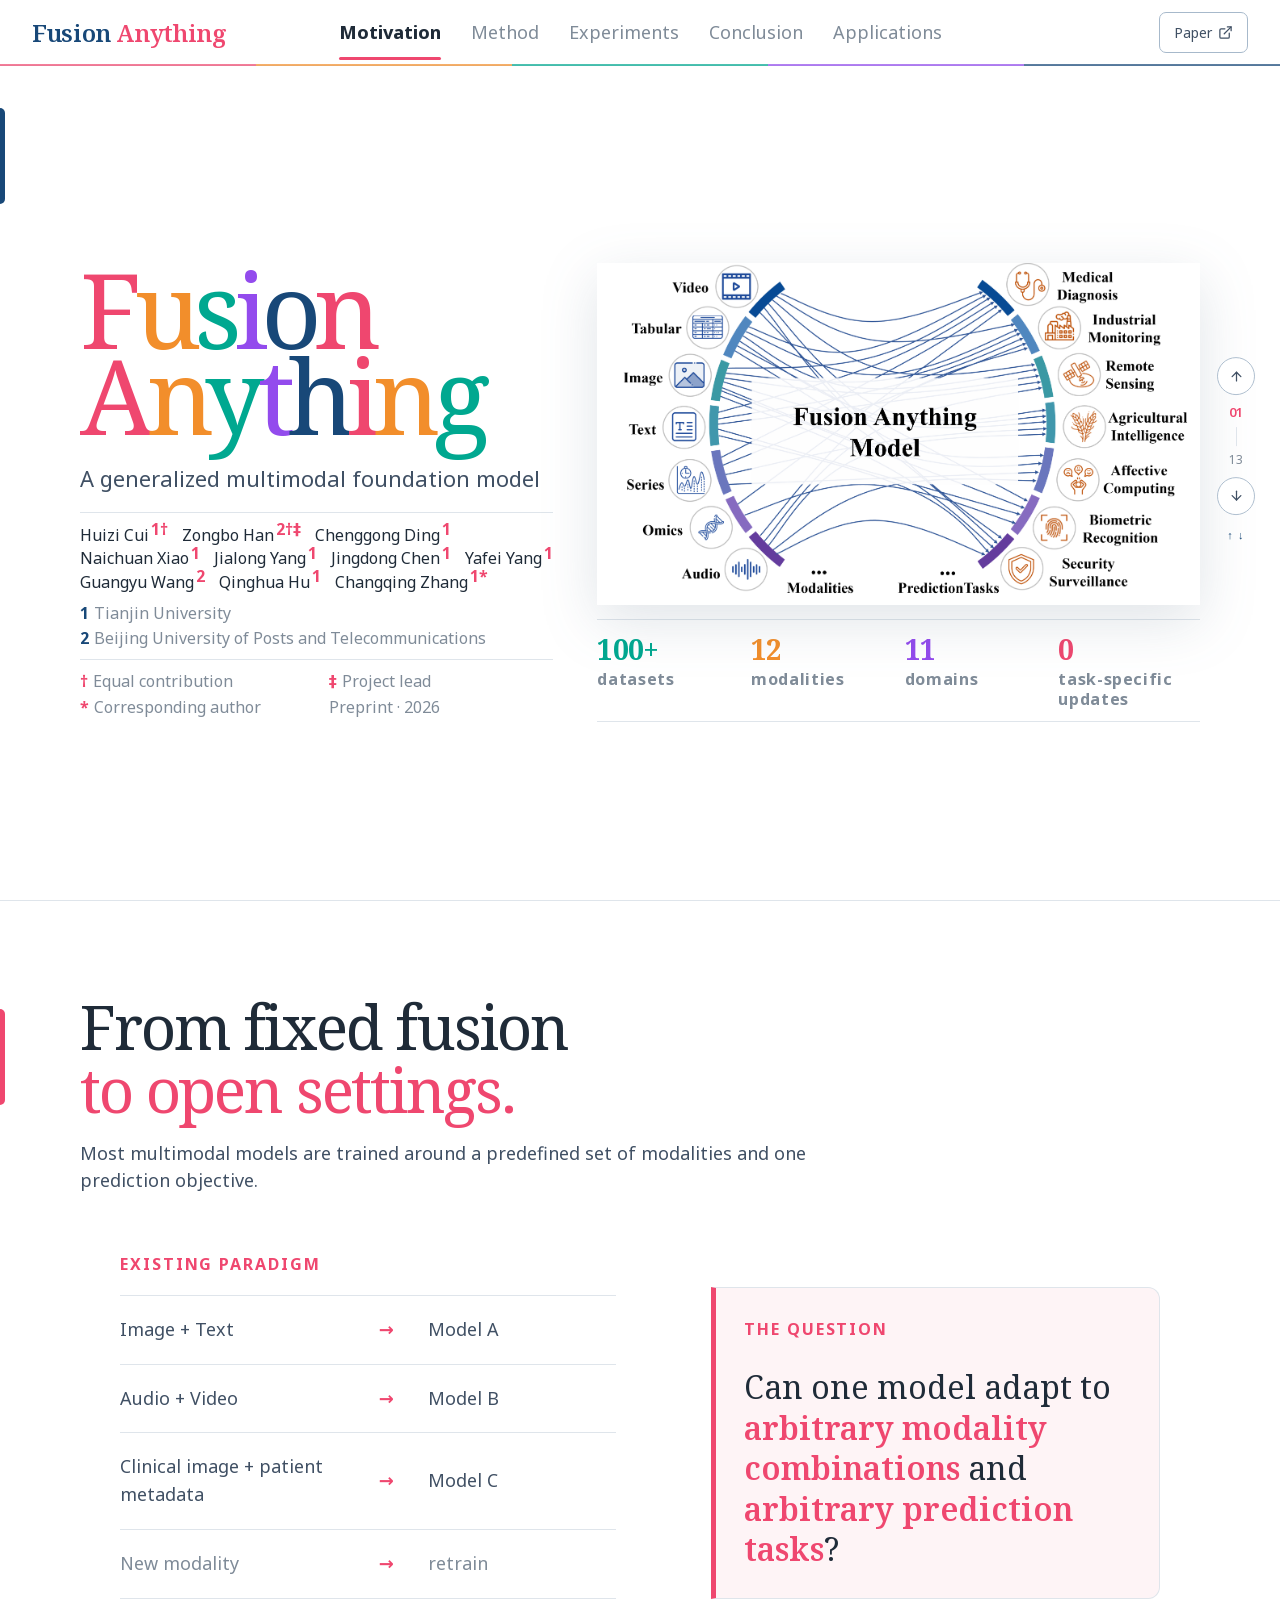
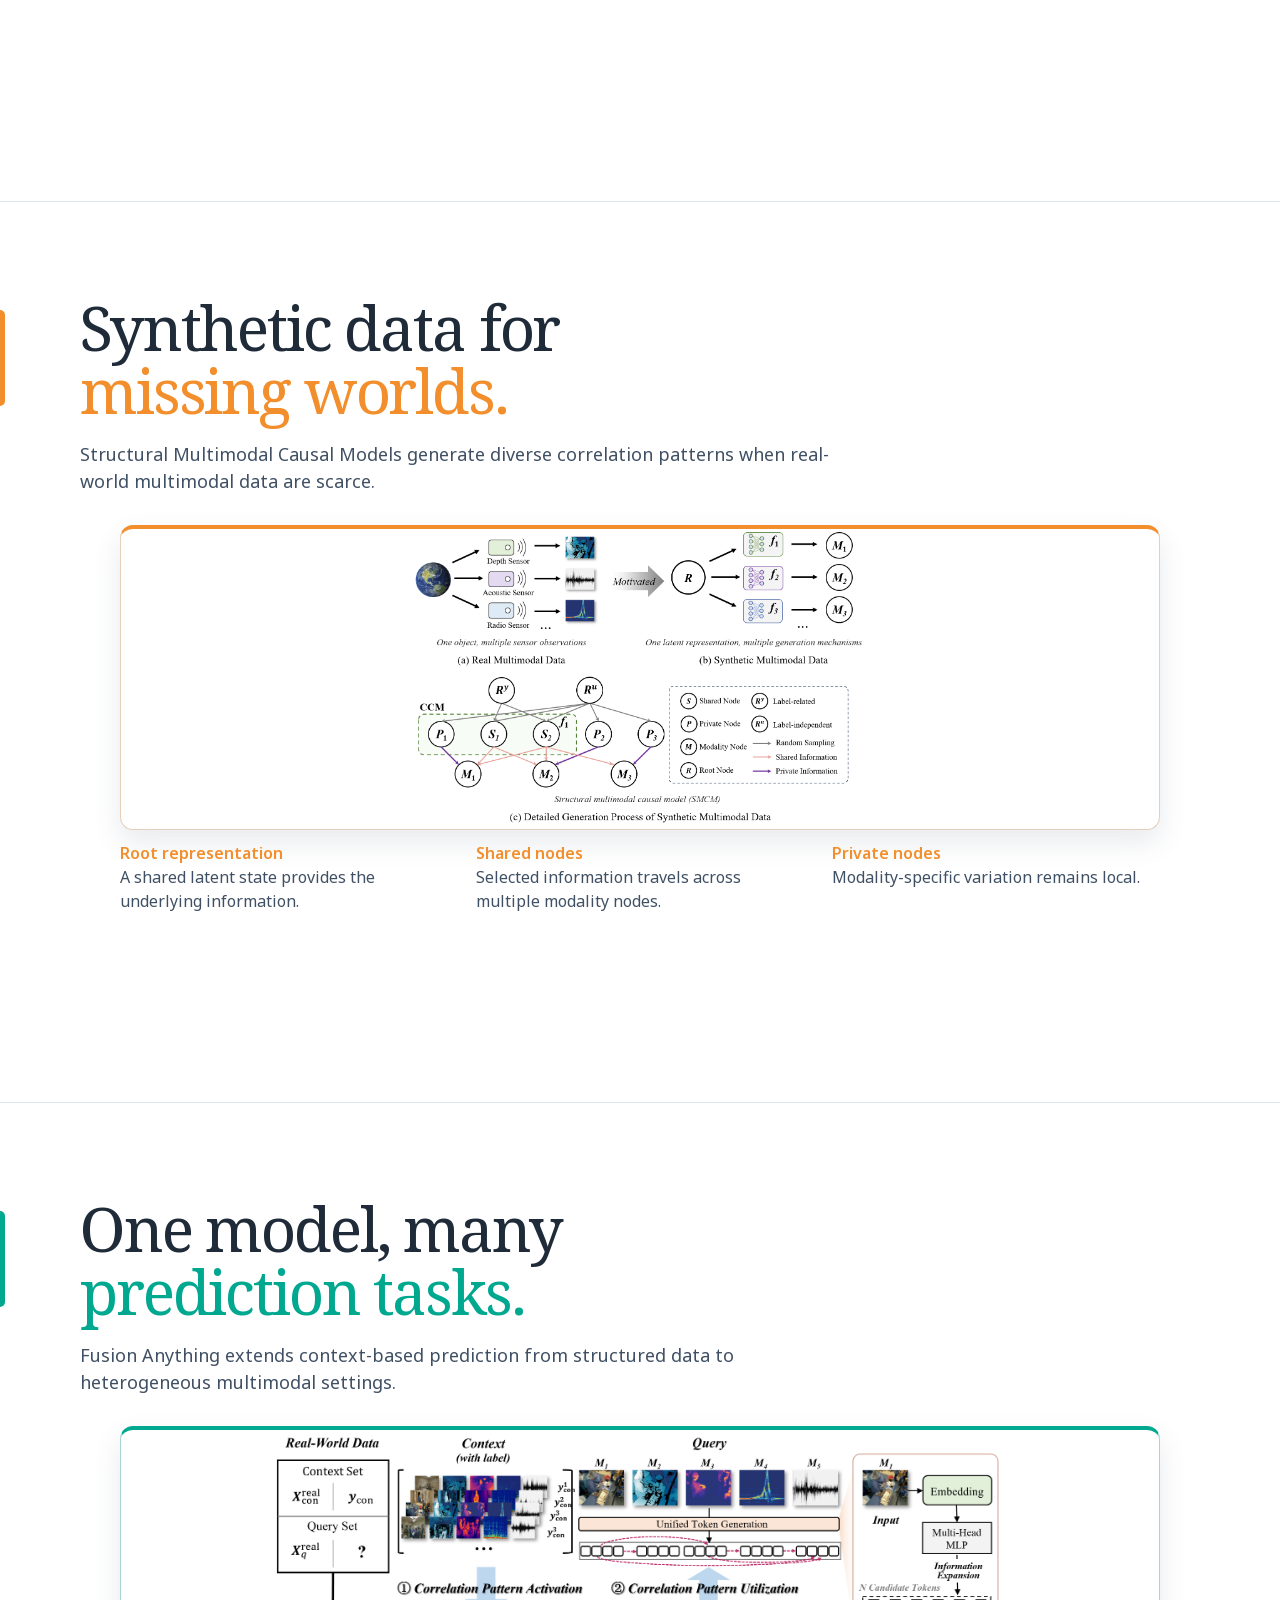
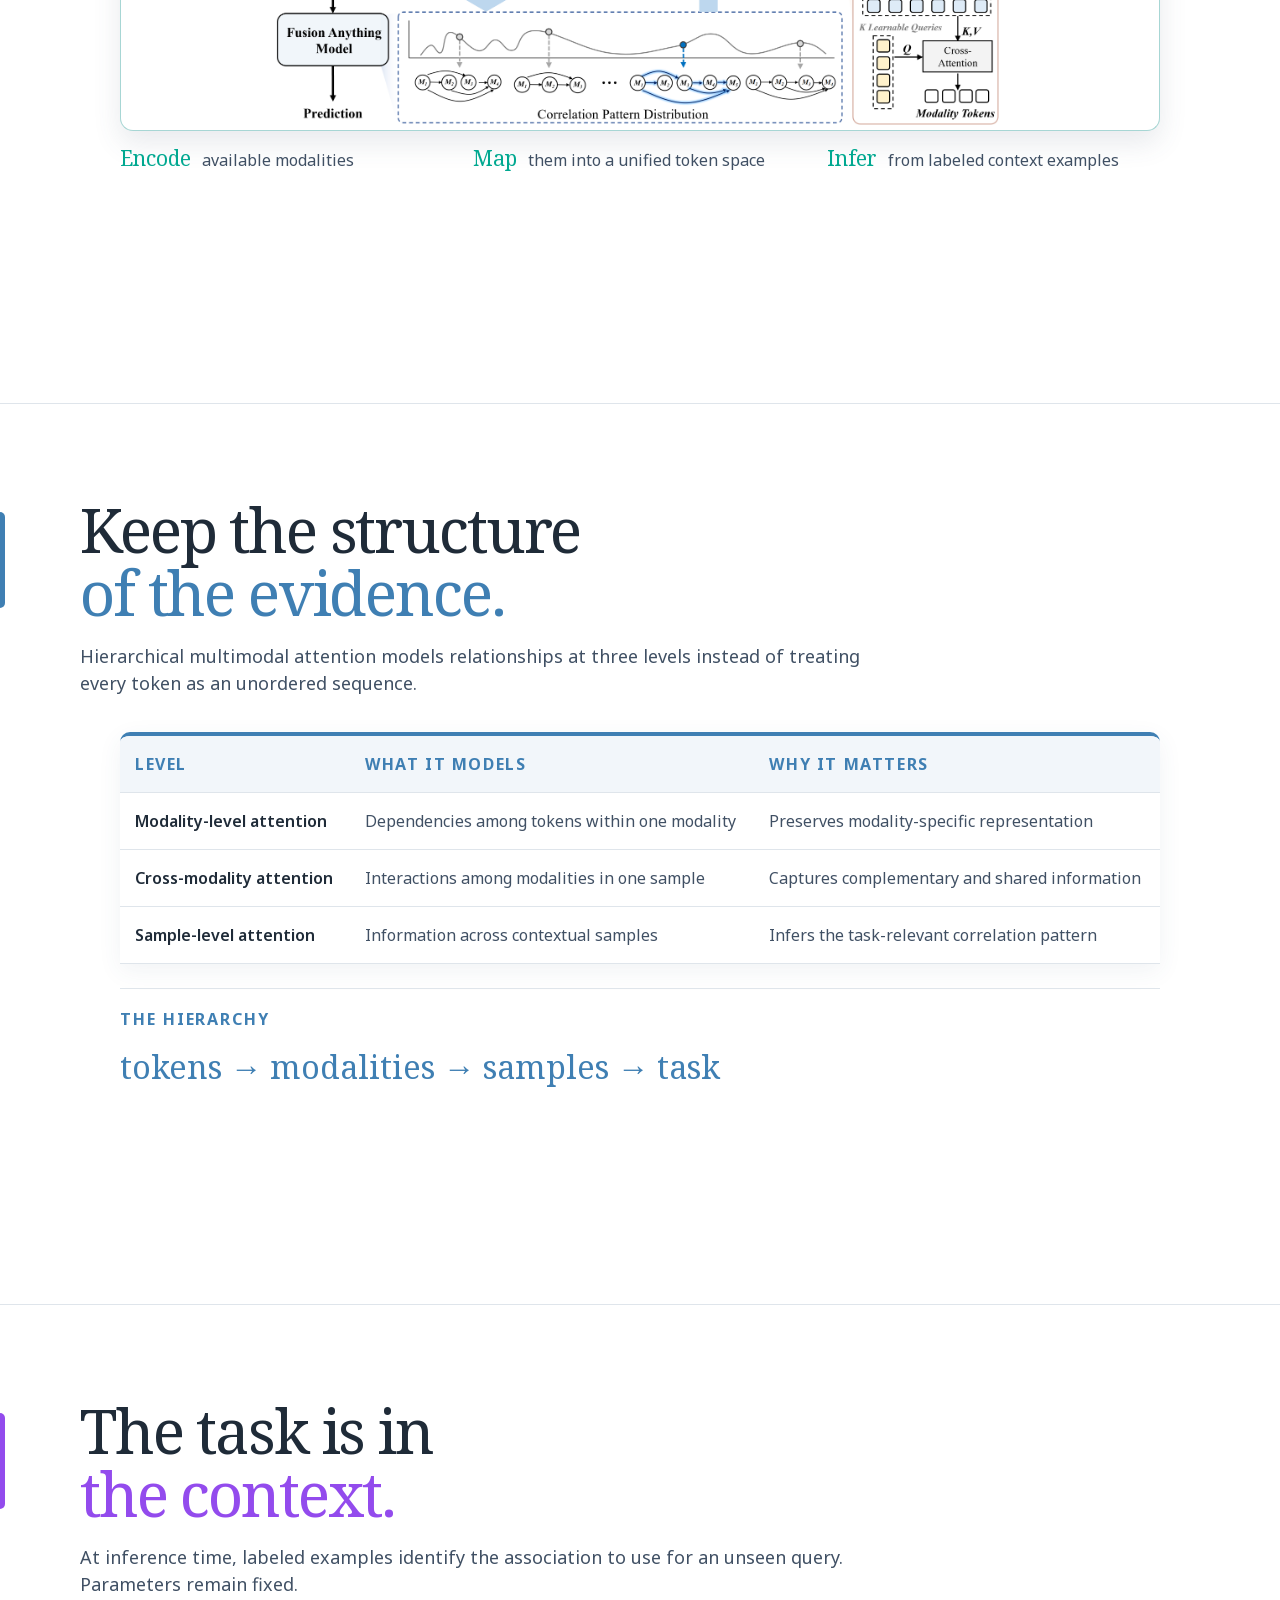
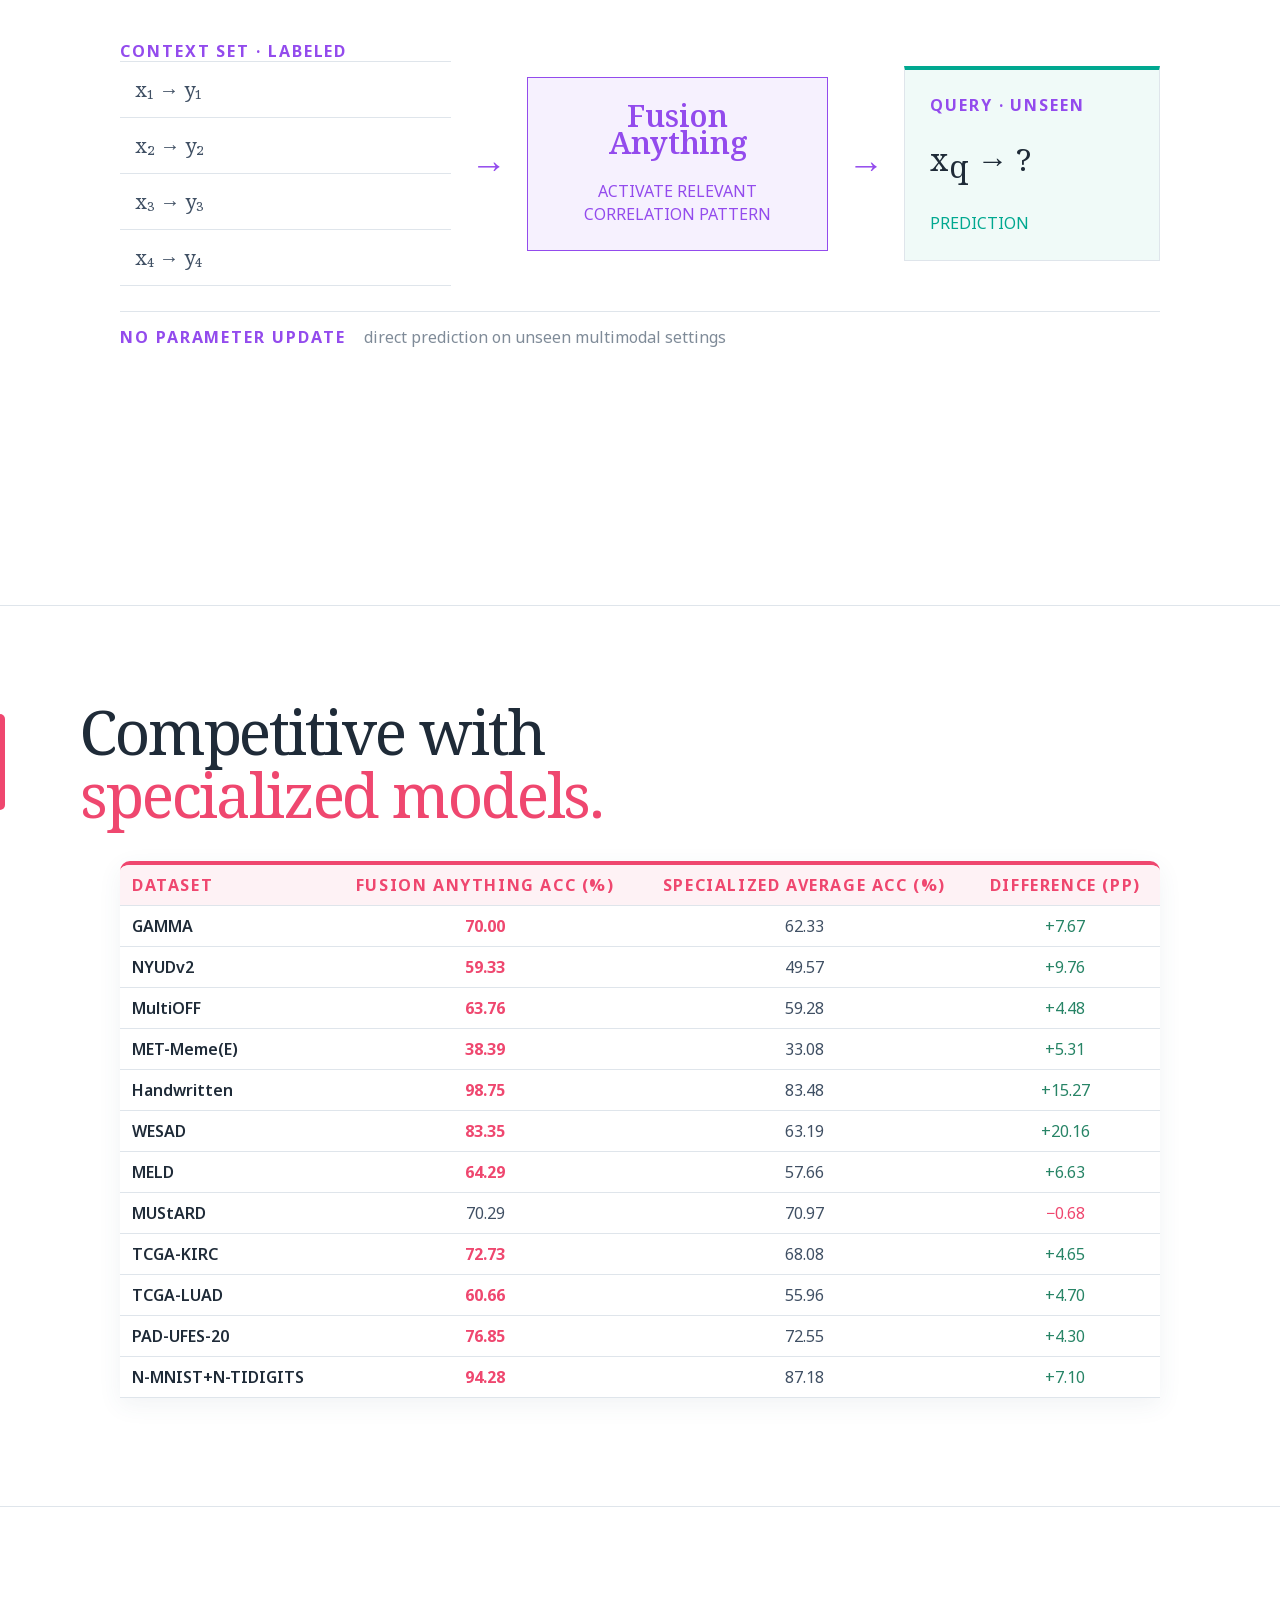
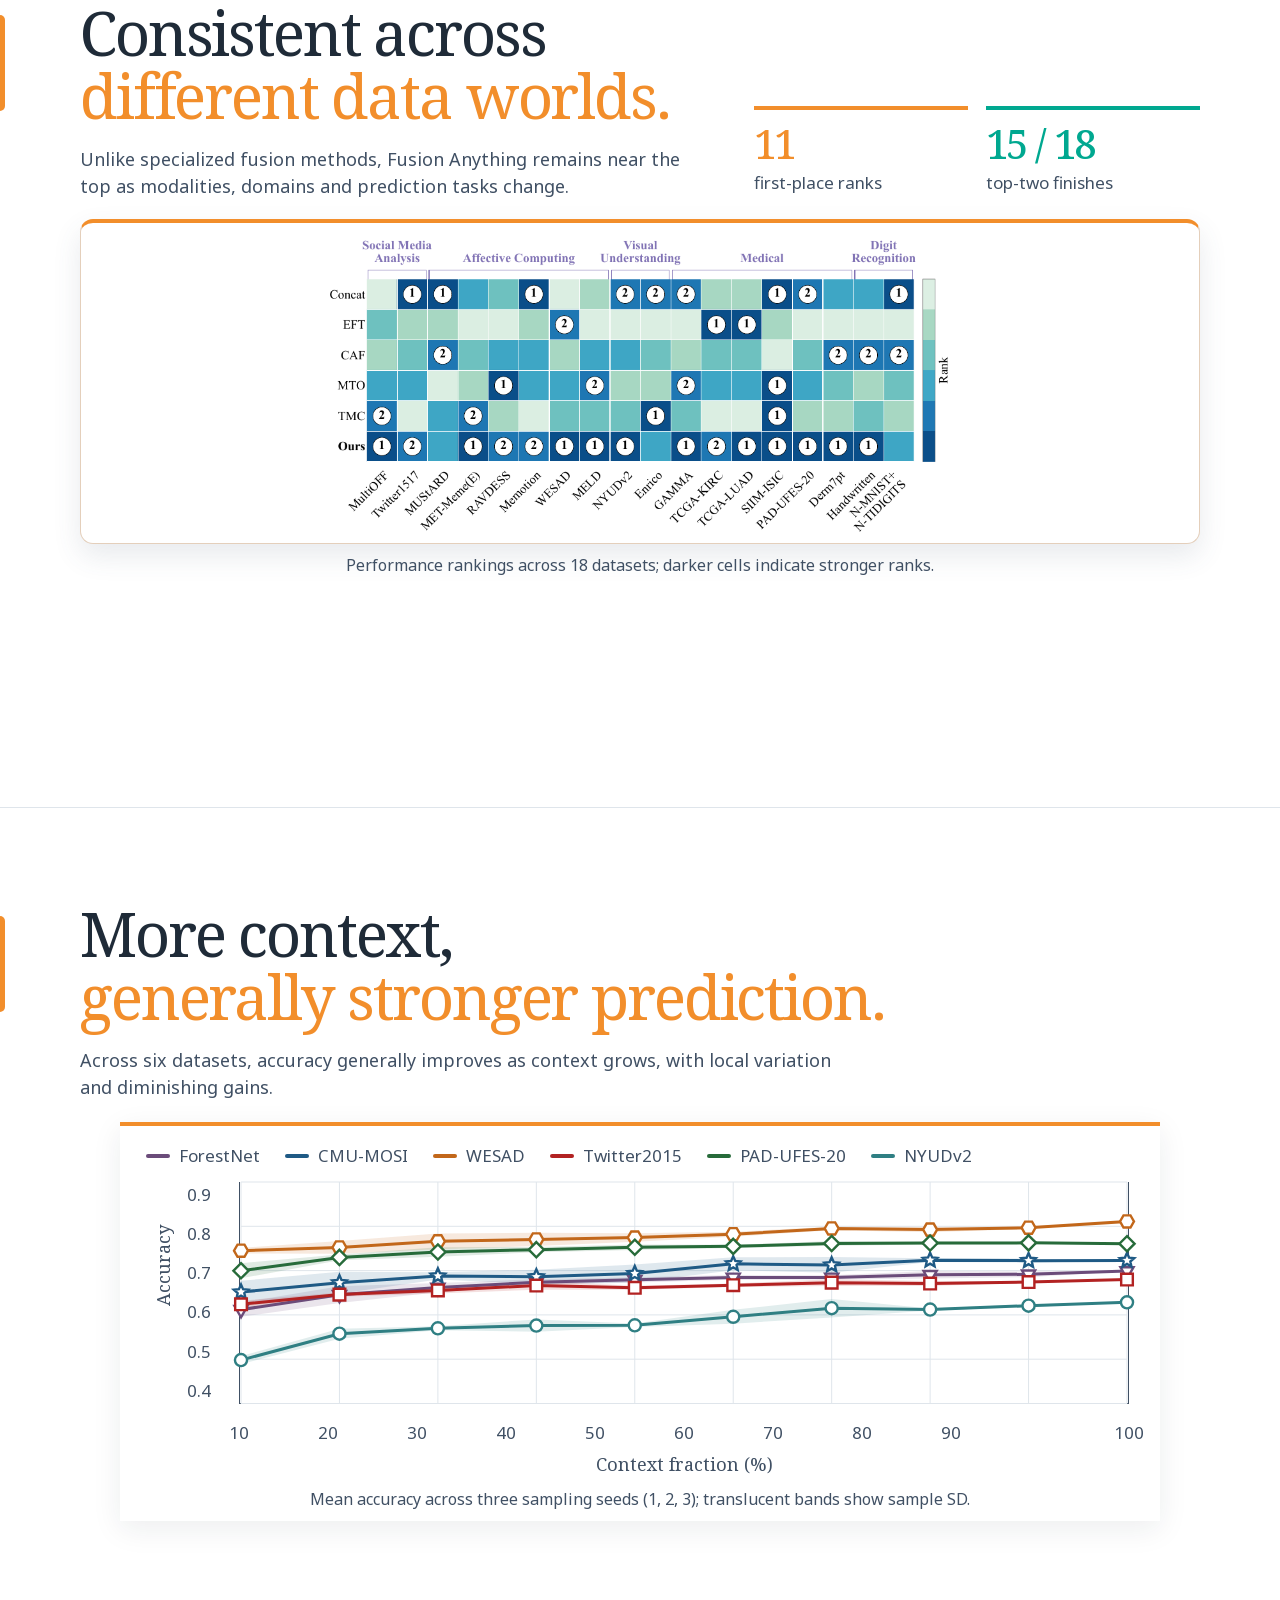
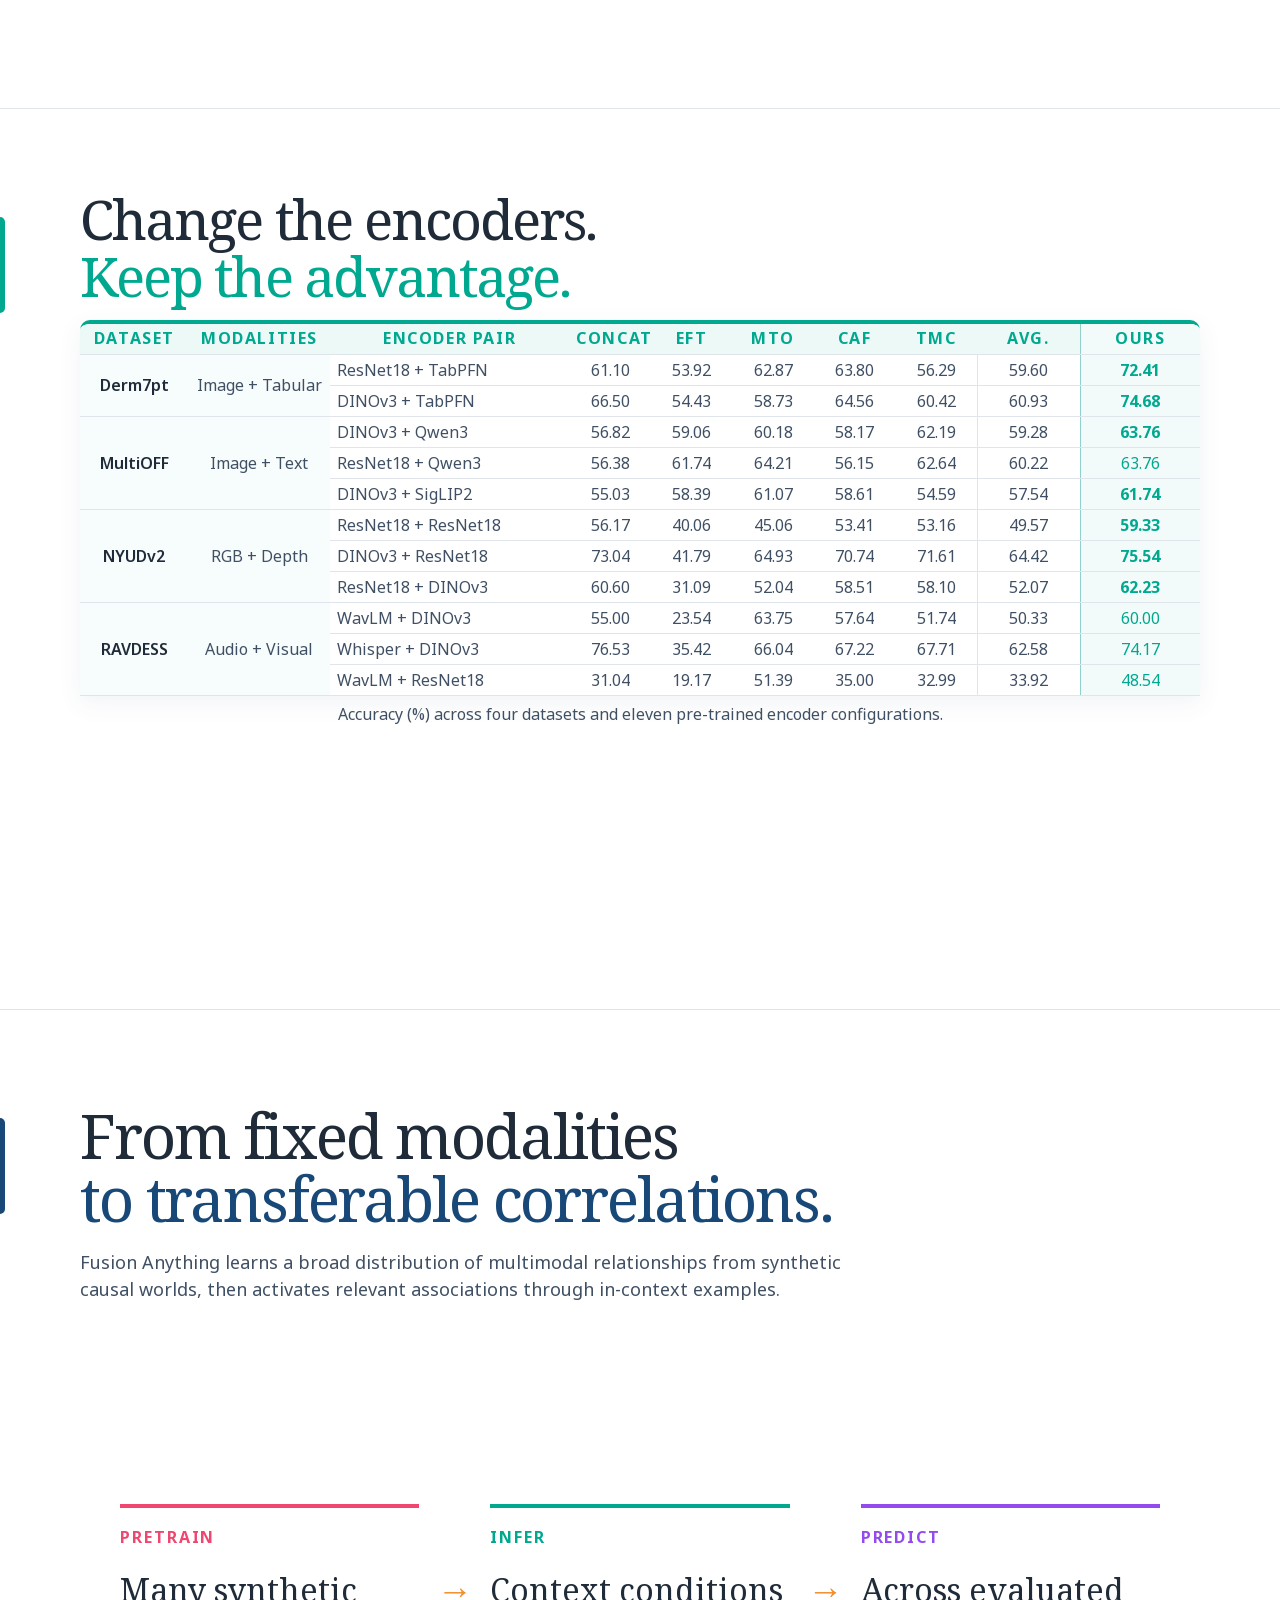
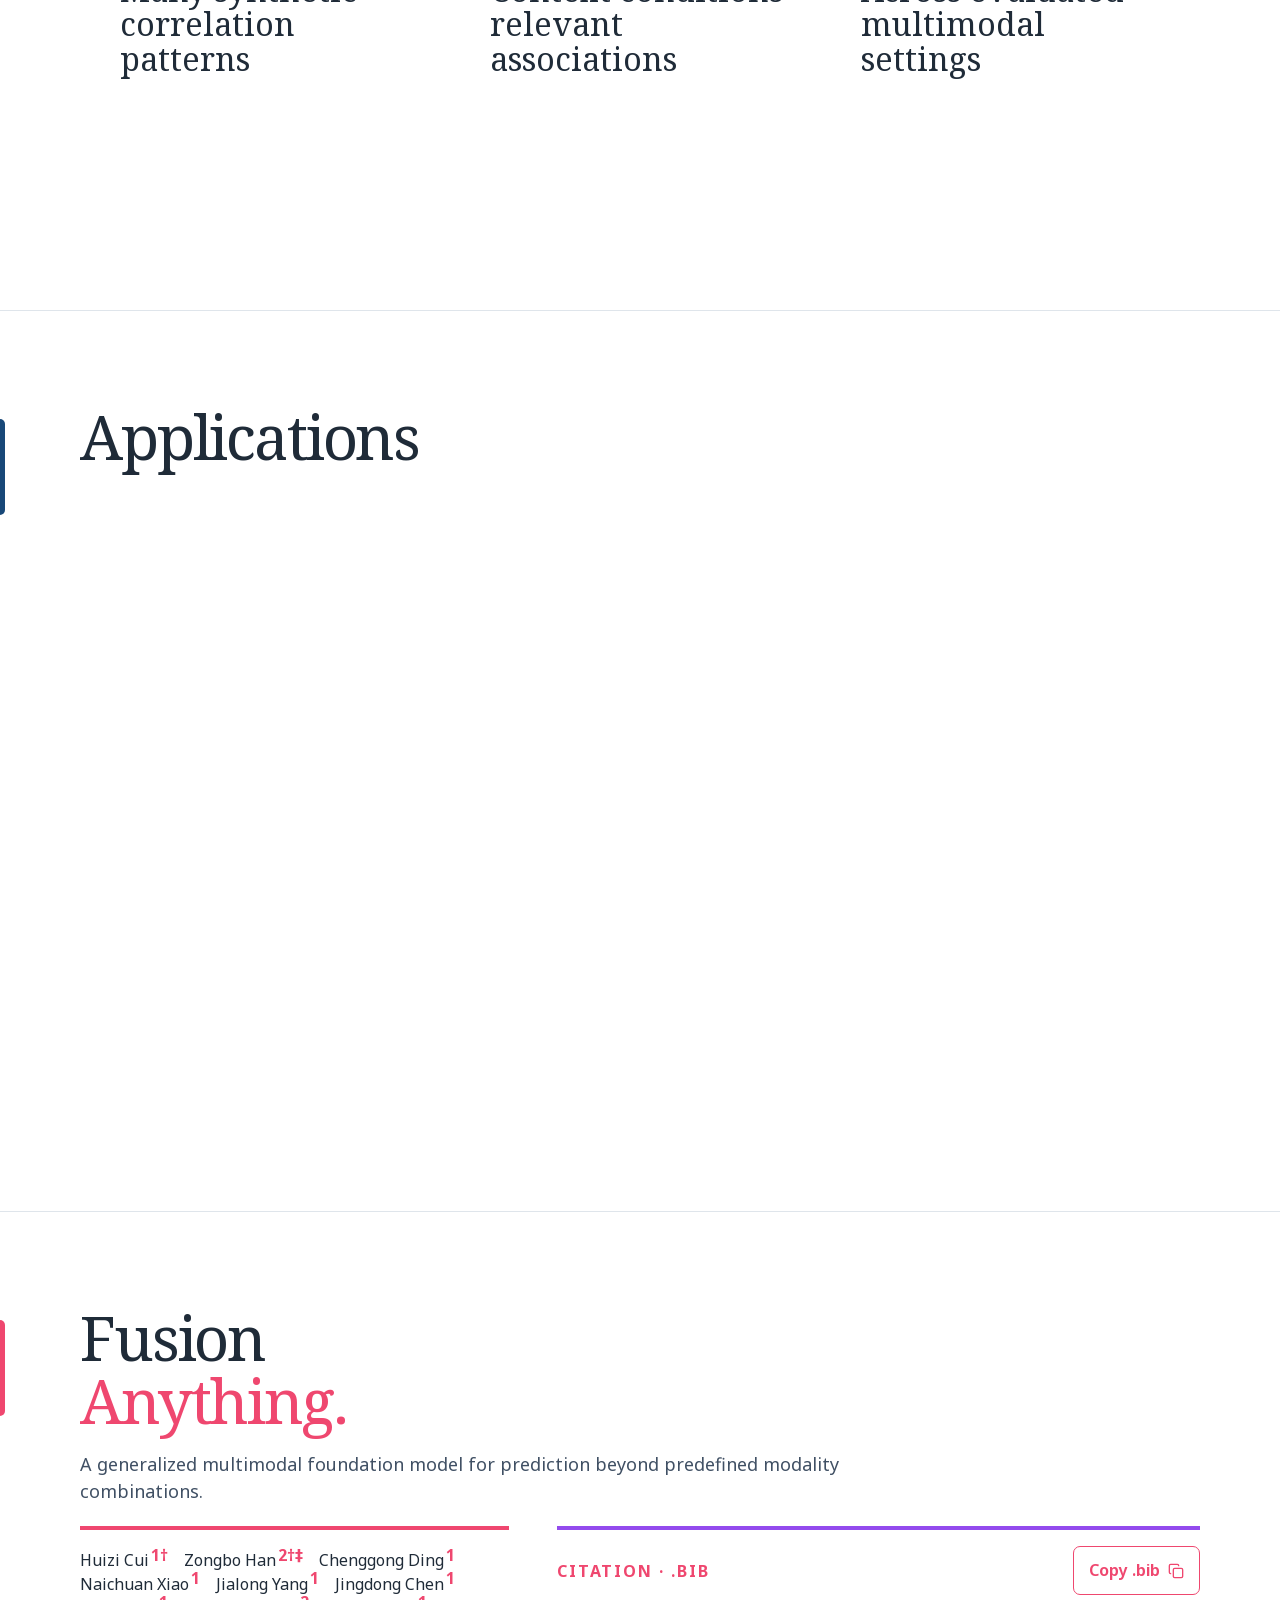
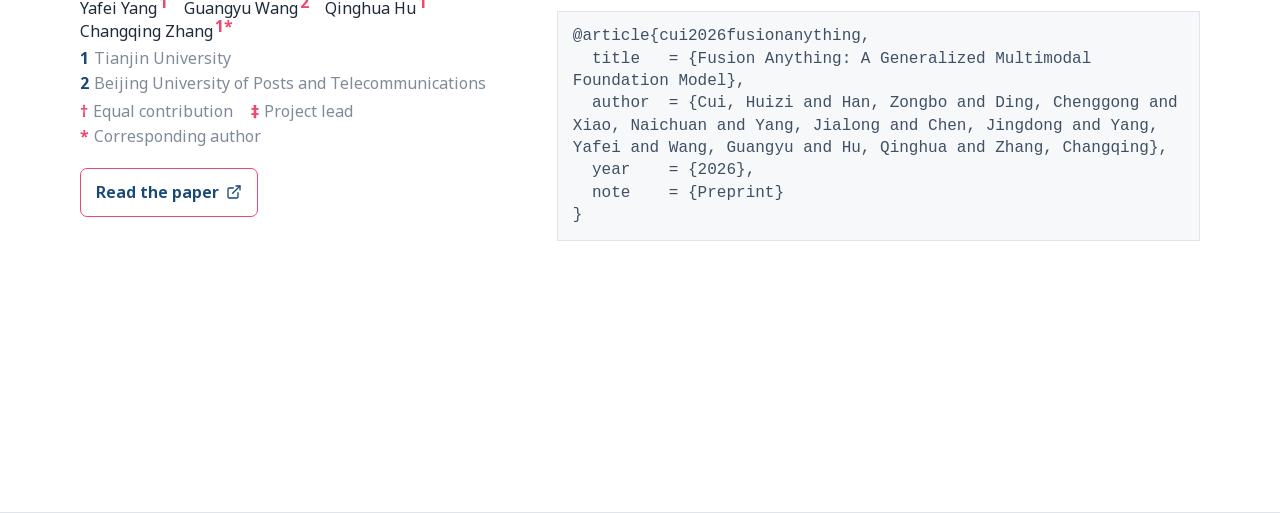
==== commit 35dd8331: "Update context scaling chart with exact data" ====
--- a/index.html
+++ b/index.html
@@ -1,6 +1,6 @@
-<!DOCTYPE html><!--3YaNfMy9f4hxvHfXqaeWU--><html lang="en"><head><meta charSet="utf-8"/><meta name="viewport" content="width=device-width, initial-scale=1"/><link rel="preload" href="/_next/static/media/1755441e3a2fa970-s.p.woff2" as="font" crossorigin="" type="font/woff2"/><link rel="preload" href="/_next/static/media/30d74baa196fe88a-s.p.woff2" as="font" crossorigin="" type="font/woff2"/><link rel="stylesheet" href="/_next/static/css/905040e20b0a1aae.css" data-precedence="next"/><link rel="preload" as="script" fetchPriority="low" href="/_next/static/chunks/webpack-233bcfae1454e4f4.js"/><script src="/_next/static/chunks/4bd1b696-c023c6e3521b1417.js" async=""></script><script src="/_next/static/chunks/255-a85cef9cc3a04b12.js" async=""></script><script src="/_next/static/chunks/main-app-768654682fece701.js" async=""></script><script src="/_next/static/chunks/419-58613d8099c860e0.js" async=""></script><script src="/_next/static/chunks/app/page-8e13b8d947a9aa28.js" async=""></script><meta name="next-size-adjust" content=""/><title>Fusion Anything — A Generalized Multimodal Foundation Model</title><meta name="description" content="A visual research project page for Fusion Anything, a unified foundation model for generalized multimodal prediction."/><meta name="keywords" content="Fusion Anything,multimodal learning,foundation model,in-context learning"/><meta property="og:title" content="Fusion Anything"/><meta property="og:description" content="Learning transferable multimodal correlations across arbitrary modalities and tasks."/><meta property="og:type" content="website"/><meta name="twitter:card" content="summary"/><meta name="twitter:title" content="Fusion Anything"/><meta name="twitter:description" content="Learning transferable multimodal correlations across arbitrary modalities and tasks."/><script src="/_next/static/chunks/polyfills-42372ed130431b0a.js" noModule=""></script></head><body class="__variable_c85df0 __variable_d4b326"><div hidden=""><!--$--><!--/$--></div><main class="academic-site"><header class="academic-header"><a class="header-title" href="#motivation"><span>Fusion</span> <em>Anything</em></a><nav aria-label="Primary"><a class="is-active" href="#motivation">Motivation</a><a class="" href="#method">Method</a><a class="" href="#experiments">Experiments</a><a class="" href="#conclusion">Conclusion</a><a class="" href="#applications">Applications</a></nav><a class="header-paper" href="https://www.researchgate.net/publication/413785302_Fusion_Anything_A_Generalized_Multimodal_Foundation_Model" target="_blank" rel="noreferrer">Paper <svg xmlns="http://www.w3.org/2000/svg" width="15" height="15" viewBox="0 0 24 24" fill="none" stroke="currentColor" stroke-width="2" stroke-linecap="round" stroke-linejoin="round" class="lucide lucide-external-link"><path d="M15 3h6v6"></path><path d="M10 14 21 3"></path><path d="M18 13v6a2 2 0 0 1-2 2H5a2 2 0 0 1-2-2V8a2 2 0 0 1 2-2h6"></path></svg></a></header><aside class="keyboard-nav" aria-label="Slide navigation"><button type="button" aria-label="Previous slide" disabled=""><svg xmlns="http://www.w3.org/2000/svg" width="15" height="15" viewBox="0 0 24 24" fill="none" stroke="currentColor" stroke-width="2" stroke-linecap="round" stroke-linejoin="round" class="lucide lucide-arrow-up"><path d="m5 12 7-7 7 7"></path><path d="M12 19V5"></path></svg></button><span><b>01</b><i></i>13</span><button type="button" aria-label="Next slide"><svg xmlns="http://www.w3.org/2000/svg" width="15" height="15" viewBox="0 0 24 24" fill="none" stroke="currentColor" stroke-width="2" stroke-linecap="round" stroke-linejoin="round" class="lucide lucide-arrow-down"><path d="M12 5v14"></path><path d="m19 12-7 7-7-7"></path></svg></button><small>↑ ↓</small></aside><section id="motivation" class="slide hero-slide" data-slide-index="0"><div class="hero-inner"><div class="hero-main"><div class="hero-copy"><h1 aria-label="Fusion Anything"><span class="hero-title-word" aria-hidden="true"><i>F</i><i>u</i><i>s</i><i>i</i><i>o</i><i>n</i></span><span class="hero-title-word" aria-hidden="true"><i>A</i><i>n</i><i>y</i><i>t</i><i>h</i><i>i</i><i>n</i><i>g</i></span></h1><p>A generalized multimodal foundation model</p><div class="hero-author-block"><div class="author-list" aria-label="Paper authors"><span class="author-name" aria-label="Huizi Cui, affiliation 1, equal contribution">Huizi Cui<span class="author-symbols" aria-hidden="true">1<!-- -->†</span></span><span class="author-name" aria-label="Zongbo Han, affiliation 2, equal contribution and project lead">Zongbo Han<span class="author-symbols" aria-hidden="true">2<!-- -->†‡</span></span><span class="author-name" aria-label="Chenggong Ding, affiliation 1">Chenggong Ding<span class="author-symbols" aria-hidden="true">1</span></span><span class="author-name" aria-label="Naichuan Xiao, affiliation 1">Naichuan Xiao<span class="author-symbols" aria-hidden="true">1</span></span><span class="author-name" aria-label="Jialong Yang, affiliation 1">Jialong Yang<span class="author-symbols" aria-hidden="true">1</span></span><span class="author-name" aria-label="Jingdong Chen, affiliation 1">Jingdong Chen<span class="author-symbols" aria-hidden="true">1</span></span><span class="author-name" aria-label="Yafei Yang, affiliation 1">Yafei Yang<span class="author-symbols" aria-hidden="true">1</span></span><span class="author-name" aria-label="Guangyu Wang, affiliation 2">Guangyu Wang<span class="author-symbols" aria-hidden="true">2</span></span><span class="author-name" aria-label="Qinghua Hu, affiliation 1">Qinghua Hu<span class="author-symbols" aria-hidden="true">1</span></span><span class="author-name" aria-label="Changqing Zhang, affiliation 1, corresponding author">Changqing Zhang<span class="author-symbols" aria-hidden="true">1<!-- -->*</span></span></div><div class="author-affiliations"><span><b>1</b>Tianjin University</span><span><b>2</b>Beijing University of Posts and Telecommunications</span></div></div><div class="hero-role-block"><div class="author-legend"><span><b>†</b>Equal contribution</span><span><b>‡</b>Project lead</span><span><b>*</b>Corresponding author</span><span>Preprint · 2026</span></div></div></div><div class="hero-visual"><figure class="paper-figure hero-figure"><img alt="Figure 1 from the Fusion Anything paper showing arbitrary modalities entering a unified model and connecting to prediction tasks" loading="lazy" width="1200" height="700" decoding="async" data-nimg="1" style="color:transparent" src="/figure-1.png"/></figure><div class="hero-counts" aria-label="Evaluation scope"><span><b>100+</b>datasets</span><span><b>12</b>modalities</span><span><b>11</b>domains</span><span><b>0</b>task-specific updates</span></div></div></div></div></section><section id="problem" class="slide " data-slide-index="1"><div class="slide-inner"><div class="slide-heading"><div><h2>From fixed fusion<br/><em>to open settings.</em></h2><p class="slide-subtitle">Most multimodal models are trained around a predefined set of modalities and one prediction objective.</p></div></div><div class="problem-columns"><div><span class="overline">Existing paradigm</span><div class="problem-list"><p>Image + Text <b>→</b> Model A</p><p>Audio + Video <b>→</b> Model B</p><p>Clinical image + patient metadata <b>→</b> Model C</p><p class="muted">New modality <b>→</b> retrain</p></div></div><div class="question-panel"><span class="overline">The question</span><p>Can one model adapt to <strong>arbitrary modality combinations</strong> and <strong>arbitrary prediction tasks</strong>?</p></div></div></div></section><section id="method" class="slide " data-slide-index="2"><div class="slide-inner"><div class="slide-heading"><div><h2>Synthetic data for<br/><em>missing worlds.</em></h2><p class="slide-subtitle">Structural Multimodal Causal Models generate diverse correlation patterns when real-world multimodal data are scarce.</p></div></div><figure class="paper-figure wide-figure"><img alt="Figure 2 from the paper showing the synthetic multimodal data generation process and SMCM causal graph" loading="lazy" width="1200" height="700" decoding="async" data-nimg="1" style="color:transparent" src="/figure-2.png"/></figure><div class="caption-row"><p><b>Root representation</b><br/>A shared latent state provides the underlying information.</p><p><b>Shared nodes</b><br/>Selected information travels across multiple modality nodes.</p><p><b>Private nodes</b><br/>Modality-specific variation remains local.</p></div></div></section><section id="architecture" class="slide " data-slide-index="3"><div class="slide-inner"><div class="slide-heading"><div><h2>One model, many<br/><em>prediction tasks.</em></h2><p class="slide-subtitle">Fusion Anything extends context-based prediction from structured data to heterogeneous multimodal settings.</p></div></div><figure class="paper-figure wide-figure architecture-figure"><img alt="Figure 3 from the paper showing real-world data entering unified token generation, correlation pattern activation and prediction" loading="lazy" width="1200" height="700" decoding="async" data-nimg="1" style="color:transparent" src="/figure-3.png"/></figure><div class="architecture-notes"><span><b>Encode</b> available modalities</span><span><b>Map</b> them into a unified token space</span><span><b>Infer</b> from labeled context examples</span></div></div></section><section id="attention" class="slide " data-slide-index="4"><div class="slide-inner"><div class="slide-heading"><div><h2>Keep the structure<br/><em>of the evidence.</em></h2><p class="slide-subtitle">Hierarchical multimodal attention models relationships at three levels instead of treating every token as an unordered sequence.</p></div></div><div class="data-table-wrap "><table aria-label="Hierarchical multimodal attention levels"><thead><tr><th>Level</th><th>What it models</th><th>Why it matters</th></tr></thead><tbody><tr><th>Modality-level attention</th><td>Dependencies among tokens within one modality</td><td>Preserves modality-specific representation</td></tr><tr><th>Cross-modality attention</th><td>Interactions among modalities in one sample</td><td>Captures complementary and shared information</td></tr><tr><th>Sample-level attention</th><td>Information across contextual samples</td><td>Infers the task-relevant correlation pattern</td></tr></tbody></table></div><div class="side-note"><span class="overline">The hierarchy</span><p>tokens → modalities → samples → task</p></div></div></section><section id="in-context" class="slide " data-slide-index="5"><div class="slide-inner"><div class="slide-heading"><div><h2>The task is in<br/><em>the context.</em></h2><p class="slide-subtitle">At inference time, labeled examples identify the association to use for an unseen query. Parameters remain fixed.</p></div></div><div class="context-layout"><div class="context-set"><span class="overline">Context set · labeled</span><div>x₁ → y₁</div><div>x₂ → y₂</div><div>x₃ → y₃</div><div>x₄ → y₄</div></div><div class="context-arrow">→</div><div class="context-model"><b>Fusion<br/>Anything</b><span>activate relevant<br/>correlation pattern</span></div><div class="context-arrow">→</div><div class="context-query"><span class="overline">Query · unseen</span><strong>x<sub>q</sub> → ?</strong><small>prediction</small></div></div><div class="fixed-note"><b>NO PARAMETER UPDATE</b><span>direct prediction on unseen multimodal settings</span></div></div></section><section id="experiments" class="slide " data-slide-index="6"><div class="slide-inner"><div class="slide-heading"><div><h2>Competitive with<br/><em>specialized models.</em></h2></div></div><div class="result-table-block"><div class="data-table-wrap "><table aria-label="Accuracy comparison across 12 datasets"><thead><tr><th>Dataset</th><th>Fusion Anything ACC (%)</th><th>Specialized average ACC (%)</th><th>Difference (pp)</th></tr></thead><tbody><tr><th>GAMMA</th><td class="best">70.00</td><td>62.33</td><td class="delta">+<!-- -->7.67</td></tr><tr><th>NYUDv2</th><td class="best">59.33</td><td>49.57</td><td class="delta">+<!-- -->9.76</td></tr><tr><th>MultiOFF</th><td class="best">63.76</td><td>59.28</td><td class="delta">+<!-- -->4.48</td></tr><tr><th>MET-Meme(E)</th><td class="best">38.39</td><td>33.08</td><td class="delta">+<!-- -->5.31</td></tr><tr><th>Handwritten</th><td class="best">98.75</td><td>83.48</td><td class="delta">+<!-- -->15.27</td></tr><tr><th>WESAD</th><td class="best">83.35</td><td>63.19</td><td class="delta">+<!-- -->20.16</td></tr><tr><th>MELD</th><td class="best">64.29</td><td>57.66</td><td class="delta">+<!-- -->6.63</td></tr><tr><th>MUStARD</th><td>70.29</td><td>70.97</td><td class="delta-negative">−<!-- -->0.68</td></tr><tr><th>TCGA-KIRC</th><td class="best">72.73</td><td>68.08</td><td class="delta">+<!-- -->4.65</td></tr><tr><th>TCGA-LUAD</th><td class="best">60.66</td><td>55.96</td><td class="delta">+<!-- -->4.70</td></tr><tr><th>PAD-UFES-20</th><td class="best">76.85</td><td>72.55</td><td class="delta">+<!-- -->4.30</td></tr><tr><th>N-MNIST+N-TIDIGITS</th><td class="best">94.28</td><td>87.18</td><td class="delta">+<!-- -->7.10</td></tr></tbody></table></div></div></div></section><section id="benchmark" class="slide " data-slide-index="7"><div class="slide-inner"><div class="slide-heading"><div><h2>Consistent across<br/><em>different data worlds.</em></h2><p class="slide-subtitle">Unlike specialized fusion methods, Fusion Anything remains near the top as modalities, domains and prediction tasks change.</p></div></div><div class="benchmark-summary"><div><strong>11</strong><span>first-place ranks</span></div><div><strong>15 / 18</strong><span>top-two finishes</span></div></div><figure class="paper-figure benchmark-figure"><img alt="Complete Figure 4 from the paper, with six methods ranked across 18 multimodal datasets" loading="lazy" width="1200" height="700" decoding="async" data-nimg="1" style="color:transparent" src="/figure-4.png"/><figcaption>Performance rankings across 18 datasets; darker cells indicate stronger ranks.</figcaption></figure></div></section><section id="context-scaling" class="slide " data-slide-index="8"><div class="slide-inner"><div class="slide-heading"><div><h2>More context,<br/><em>generally stronger prediction.</em></h2><p class="slide-subtitle">Across five datasets, accuracy generally improves as context grows, with local variation and diminishing gains.</p></div></div><figure class="context-chart"><div class="chart-legend"><span><i style="background:#735080"></i>MVSA-Single</span><span><i style="background:#ba2026"></i>Derm7pt</span><span><i style="background:#215f88"></i>NYUDv2</span><span><i style="background:#2d7045"></i>N-MNIST+N-TIDIGITS</span><span><i style="background:#c86513"></i>WESAD</span></div><div class="chart-body"><div class="chart-y-label">Accuracy</div><div class="chart-y-ticks"><span>1.0</span><span>0.9</span><span>0.8</span><span>0.7</span><span>0.6</span><span>0.5</span><span>0.4</span></div><div class="chart-plot"><svg viewBox="0 0 760 190" preserveAspectRatio="xMidYMid meet" role="img" aria-label="Accuracy generally improves as the fraction of contextual examples grows across five datasets, with local variation"><line x1="0" x2="760" y1="0" y2="0" class="chart-gridline"></line><line x1="0" x2="760" y1="31.666666666666664" y2="31.666666666666664" class="chart-gridline"></line><line x1="0" x2="760" y1="63.33333333333333" y2="63.33333333333333" class="chart-gridline"></line><line x1="0" x2="760" y1="95" y2="95" class="chart-gridline"></line><line x1="0" x2="760" y1="126.66666666666666" y2="126.66666666666666" class="chart-gridline"></line><line x1="0" x2="760" y1="158.33333333333334" y2="158.33333333333334" class="chart-gridline"></line><line x1="0" x2="760" y1="190" y2="190" class="chart-gridline"></line><line x1="0" x2="0" y1="0" y2="190" class="chart-gridline"></line><line x1="84.44444444444444" x2="84.44444444444444" y1="0" y2="190" class="chart-gridline"></line><line x1="168.88888888888889" x2="168.88888888888889" y1="0" y2="190" class="chart-gridline"></line><line x1="253.33333333333331" x2="253.33333333333331" y1="0" y2="190" class="chart-gridline"></line><line x1="337.77777777777777" x2="337.77777777777777" y1="0" y2="190" class="chart-gridline"></line><line x1="422.22222222222223" x2="422.22222222222223" y1="0" y2="190" class="chart-gridline"></line><line x1="506.66666666666663" x2="506.66666666666663" y1="0" y2="190" class="chart-gridline"></line><line x1="591.1111111111111" x2="591.1111111111111" y1="0" y2="190" class="chart-gridline"></line><line x1="675.5555555555555" x2="675.5555555555555" y1="0" y2="190" class="chart-gridline"></line><line x1="760" x2="760" y1="0" y2="190" class="chart-gridline"></line><g><polyline points="0,101.33333333333331 84.44444444444444,82.33333333333334 168.88888888888889,82.33333333333334 253.33333333333331,85.50000000000001 337.77777777777777,88.66666666666667 422.22222222222223,88.66666666666667 506.66666666666663,79.16666666666666 591.1111111111111,82.33333333333334 675.5555555555555,76 760,72.83333333333333" fill="none" stroke="#735080" stroke-width="4" vector-effect="non-scaling-stroke"></polyline><circle cx="0" cy="101.33333333333331" r="6" fill="#fff" stroke="#735080" stroke-width="3" vector-effect="non-scaling-stroke"></circle><circle cx="84.44444444444444" cy="82.33333333333334" r="6" fill="#fff" stroke="#735080" stroke-width="3" vector-effect="non-scaling-stroke"></circle><circle cx="168.88888888888889" cy="82.33333333333334" r="6" fill="#fff" stroke="#735080" stroke-width="3" vector-effect="non-scaling-stroke"></circle><circle cx="253.33333333333331" cy="85.50000000000001" r="6" fill="#fff" stroke="#735080" stroke-width="3" vector-effect="non-scaling-stroke"></circle><circle cx="337.77777777777777" cy="88.66666666666667" r="6" fill="#fff" stroke="#735080" stroke-width="3" vector-effect="non-scaling-stroke"></circle><circle cx="422.22222222222223" cy="88.66666666666667" r="6" fill="#fff" stroke="#735080" stroke-width="3" vector-effect="non-scaling-stroke"></circle><circle cx="506.66666666666663" cy="79.16666666666666" r="6" fill="#fff" stroke="#735080" stroke-width="3" vector-effect="non-scaling-stroke"></circle><circle cx="591.1111111111111" cy="82.33333333333334" r="6" fill="#fff" stroke="#735080" stroke-width="3" vector-effect="non-scaling-stroke"></circle><circle cx="675.5555555555555" cy="76" r="6" fill="#fff" stroke="#735080" stroke-width="3" vector-effect="non-scaling-stroke"></circle><circle cx="760" cy="72.83333333333333" r="6" fill="#fff" stroke="#735080" stroke-width="3" vector-effect="non-scaling-stroke"></circle></g><g><polyline points="0,123.5 84.44444444444444,110.83333333333333 168.88888888888889,104.49999999999999 253.33333333333331,95.00000000000001 337.77777777777777,91.83333333333334 422.22222222222223,98.16666666666669 506.66666666666663,88.66666666666667 591.1111111111111,88.66666666666667 675.5555555555555,85.50000000000001 760,88.66666666666667" fill="none" stroke="#ba2026" stroke-width="4" vector-effect="non-scaling-stroke"></polyline><circle cx="0" cy="123.5" r="6" fill="#fff" stroke="#ba2026" stroke-width="3" vector-effect="non-scaling-stroke"></circle><circle cx="84.44444444444444" cy="110.83333333333333" r="6" fill="#fff" stroke="#ba2026" stroke-width="3" vector-effect="non-scaling-stroke"></circle><circle cx="168.88888888888889" cy="104.49999999999999" r="6" fill="#fff" stroke="#ba2026" stroke-width="3" vector-effect="non-scaling-stroke"></circle><circle cx="253.33333333333331" cy="95.00000000000001" r="6" fill="#fff" stroke="#ba2026" stroke-width="3" vector-effect="non-scaling-stroke"></circle><circle cx="337.77777777777777" cy="91.83333333333334" r="6" fill="#fff" stroke="#ba2026" stroke-width="3" vector-effect="non-scaling-stroke"></circle><circle cx="422.22222222222223" cy="98.16666666666669" r="6" fill="#fff" stroke="#ba2026" stroke-width="3" vector-effect="non-scaling-stroke"></circle><circle cx="506.66666666666663" cy="88.66666666666667" r="6" fill="#fff" stroke="#ba2026" stroke-width="3" vector-effect="non-scaling-stroke"></circle><circle cx="591.1111111111111" cy="88.66666666666667" r="6" fill="#fff" stroke="#ba2026" stroke-width="3" vector-effect="non-scaling-stroke"></circle><circle cx="675.5555555555555" cy="85.50000000000001" r="6" fill="#fff" stroke="#ba2026" stroke-width="3" vector-effect="non-scaling-stroke"></circle><circle cx="760" cy="88.66666666666667" r="6" fill="#fff" stroke="#ba2026" stroke-width="3" vector-effect="non-scaling-stroke"></circle></g><g><polyline points="0,161.5 84.44444444444444,145.66666666666666 168.88888888888889,145.66666666666666 253.33333333333331,136.16666666666669 337.77777777777777,145.66666666666666 422.22222222222223,136.16666666666669 506.66666666666663,139.33333333333331 591.1111111111111,136.16666666666669 675.5555555555555,136.16666666666669 760,129.83333333333334" fill="none" stroke="#215f88" stroke-width="4" vector-effect="non-scaling-stroke"></polyline><circle cx="0" cy="161.5" r="6" fill="#fff" stroke="#215f88" stroke-width="3" vector-effect="non-scaling-stroke"></circle><circle cx="84.44444444444444" cy="145.66666666666666" r="6" fill="#fff" stroke="#215f88" stroke-width="3" vector-effect="non-scaling-stroke"></circle><circle cx="168.88888888888889" cy="145.66666666666666" r="6" fill="#fff" stroke="#215f88" stroke-width="3" vector-effect="non-scaling-stroke"></circle><circle cx="253.33333333333331" cy="136.16666666666669" r="6" fill="#fff" stroke="#215f88" stroke-width="3" vector-effect="non-scaling-stroke"></circle><circle cx="337.77777777777777" cy="145.66666666666666" r="6" fill="#fff" stroke="#215f88" stroke-width="3" vector-effect="non-scaling-stroke"></circle><circle cx="422.22222222222223" cy="136.16666666666669" r="6" fill="#fff" stroke="#215f88" stroke-width="3" vector-effect="non-scaling-stroke"></circle><circle cx="506.66666666666663" cy="139.33333333333331" r="6" fill="#fff" stroke="#215f88" stroke-width="3" vector-effect="non-scaling-stroke"></circle><circle cx="591.1111111111111" cy="136.16666666666669" r="6" fill="#fff" stroke="#215f88" stroke-width="3" vector-effect="non-scaling-stroke"></circle><circle cx="675.5555555555555" cy="136.16666666666669" r="6" fill="#fff" stroke="#215f88" stroke-width="3" vector-effect="non-scaling-stroke"></circle><circle cx="760" cy="129.83333333333334" r="6" fill="#fff" stroke="#215f88" stroke-width="3" vector-effect="non-scaling-stroke"></circle></g><g><polyline points="0,38 84.44444444444444,31.666666666666657 168.88888888888889,28.49999999999997 253.33333333333331,25.333333333333314 337.77777777777777,22.166666666666657 422.22222222222223,22.166666666666657 506.66666666666663,19.00000000000003 591.1111111111111,19.00000000000003 675.5555555555555,15.833333333333343 760,19.00000000000003" fill="none" stroke="#2d7045" stroke-width="4" vector-effect="non-scaling-stroke"></polyline><circle cx="0" cy="38" r="6" fill="#fff" stroke="#2d7045" stroke-width="3" vector-effect="non-scaling-stroke"></circle><circle cx="84.44444444444444" cy="31.666666666666657" r="6" fill="#fff" stroke="#2d7045" stroke-width="3" vector-effect="non-scaling-stroke"></circle><circle cx="168.88888888888889" cy="28.49999999999997" r="6" fill="#fff" stroke="#2d7045" stroke-width="3" vector-effect="non-scaling-stroke"></circle><circle cx="253.33333333333331" cy="25.333333333333314" r="6" fill="#fff" stroke="#2d7045" stroke-width="3" vector-effect="non-scaling-stroke"></circle><circle cx="337.77777777777777" cy="22.166666666666657" r="6" fill="#fff" stroke="#2d7045" stroke-width="3" vector-effect="non-scaling-stroke"></circle><circle cx="422.22222222222223" cy="22.166666666666657" r="6" fill="#fff" stroke="#2d7045" stroke-width="3" vector-effect="non-scaling-stroke"></circle><circle cx="506.66666666666663" cy="19.00000000000003" r="6" fill="#fff" stroke="#2d7045" stroke-width="3" vector-effect="non-scaling-stroke"></circle><circle cx="591.1111111111111" cy="19.00000000000003" r="6" fill="#fff" stroke="#2d7045" stroke-width="3" vector-effect="non-scaling-stroke"></circle><circle cx="675.5555555555555" cy="15.833333333333343" r="6" fill="#fff" stroke="#2d7045" stroke-width="3" vector-effect="non-scaling-stroke"></circle><circle cx="760" cy="19.00000000000003" r="6" fill="#fff" stroke="#2d7045" stroke-width="3" vector-effect="non-scaling-stroke"></circle></g><g><polyline points="0,79.16666666666666 84.44444444444444,76 168.88888888888889,79.16666666666666 253.33333333333331,76 337.77777777777777,72.83333333333333 422.22222222222223,66.5 506.66666666666663,66.5 591.1111111111111,69.66666666666666 675.5555555555555,57 760,50.666666666666686" fill="none" stroke="#c86513" stroke-width="4" vector-effect="non-scaling-stroke"></polyline><circle cx="0" cy="79.16666666666666" r="6" fill="#fff" stroke="#c86513" stroke-width="3" vector-effect="non-scaling-stroke"></circle><circle cx="84.44444444444444" cy="76" r="6" fill="#fff" stroke="#c86513" stroke-width="3" vector-effect="non-scaling-stroke"></circle><circle cx="168.88888888888889" cy="79.16666666666666" r="6" fill="#fff" stroke="#c86513" stroke-width="3" vector-effect="non-scaling-stroke"></circle><circle cx="253.33333333333331" cy="76" r="6" fill="#fff" stroke="#c86513" stroke-width="3" vector-effect="non-scaling-stroke"></circle><circle cx="337.77777777777777" cy="72.83333333333333" r="6" fill="#fff" stroke="#c86513" stroke-width="3" vector-effect="non-scaling-stroke"></circle><circle cx="422.22222222222223" cy="66.5" r="6" fill="#fff" stroke="#c86513" stroke-width="3" vector-effect="non-scaling-stroke"></circle><circle cx="506.66666666666663" cy="66.5" r="6" fill="#fff" stroke="#c86513" stroke-width="3" vector-effect="non-scaling-stroke"></circle><circle cx="591.1111111111111" cy="69.66666666666666" r="6" fill="#fff" stroke="#c86513" stroke-width="3" vector-effect="non-scaling-stroke"></circle><circle cx="675.5555555555555" cy="57" r="6" fill="#fff" stroke="#c86513" stroke-width="3" vector-effect="non-scaling-stroke"></circle><circle cx="760" cy="50.666666666666686" r="6" fill="#fff" stroke="#c86513" stroke-width="3" vector-effect="non-scaling-stroke"></circle></g></svg></div></div><div class="chart-axis"><span aria-hidden="true"></span><span aria-hidden="true"></span><div class="chart-axis-content"><div class="chart-x-ticks"><span>10</span><span>20</span><span>30</span><span>40</span><span>50</span><span>60</span><span>70</span><span>80</span><span>90</span><span>100</span></div><div class="chart-x-label">Context fraction (%)</div></div></div><figcaption>Approximate values digitized from Figure 6; uncertainty bands are not shown. <a href="/figure-6.png" target="_blank" rel="noreferrer">View the source figure</a>.</figcaption></figure></div></section><section id="encoder-flexibility" class="slide " data-slide-index="9"><div class="slide-inner"><div class="slide-heading"><div><h2>Change the encoders.<br/><em>Keep the advantage.</em></h2></div></div><div class="data-table-wrap encoder-table" data-scrollable="true" tabindex="0"><table aria-label="Comparison under different pre-trained encoder configurations"><colgroup><col class="encoder-dataset-column"/><col class="encoder-modalities-column"/><col class="encoder-combination-column"/><col span="5" class="encoder-baseline-column"/><col class="encoder-average-column"/><col class="encoder-ours-column"/></colgroup><thead><tr><th>Dataset</th><th>Modalities</th><th>Encoder pair</th><th>Concat</th><th>EFT</th><th>MTO</th><th>CAF</th><th>TMC</th><th>Avg.</th><th class="encoder-ours-heading">Ours</th></tr></thead><tbody><tr><th rowSpan="2" class="encoder-group-cell">Derm7pt</th><td rowSpan="2" class="encoder-group-cell">Image + Tabular</td><td class="encoder-combination">ResNet18 + TabPFN</td><td>61.10</td><td>53.92</td><td>62.87</td><td>63.80</td><td>56.29</td><td class="encoder-average">59.60</td><td class="encoder-ours best" aria-label="72.41, best in row">72.41</td></tr><tr><td class="encoder-combination">DINOv3 + TabPFN</td><td>66.50</td><td>54.43</td><td>58.73</td><td>64.56</td><td>60.42</td><td class="encoder-average">60.93</td><td class="encoder-ours best" aria-label="74.68, best in row">74.68</td></tr><tr><th rowSpan="3" class="encoder-group-cell">MultiOFF</th><td rowSpan="3" class="encoder-group-cell">Image + Text</td><td class="encoder-combination">DINOv3 + Qwen3</td><td>56.82</td><td>59.06</td><td>60.18</td><td>58.17</td><td>62.19</td><td class="encoder-average">59.28</td><td class="encoder-ours best" aria-label="63.76, best in row">63.76</td></tr><tr><td class="encoder-combination">ResNet18 + Qwen3</td><td>56.38</td><td>61.74</td><td>64.21</td><td>56.15</td><td>62.64</td><td class="encoder-average">60.22</td><td class="encoder-ours not-best" aria-label="63.76, below one individual baseline">63.76</td></tr><tr><td class="encoder-combination">DINOv3 + SigLIP2</td><td>55.03</td><td>58.39</td><td>61.07</td><td>58.61</td><td>54.59</td><td class="encoder-average">57.54</td><td class="encoder-ours best" aria-label="61.74, best in row">61.74</td></tr><tr><th rowSpan="3" class="encoder-group-cell">NYUDv2</th><td rowSpan="3" class="encoder-group-cell">RGB + Depth</td><td class="encoder-combination">ResNet18 + ResNet18</td><td>56.17</td><td>40.06</td><td>45.06</td><td>53.41</td><td>53.16</td><td class="encoder-average">49.57</td><td class="encoder-ours best" aria-label="59.33, best in row">59.33</td></tr><tr><td class="encoder-combination">DINOv3 + ResNet18</td><td>73.04</td><td>41.79</td><td>64.93</td><td>70.74</td><td>71.61</td><td class="encoder-average">64.42</td><td class="encoder-ours best" aria-label="75.54, best in row">75.54</td></tr><tr><td class="encoder-combination">ResNet18 + DINOv3</td><td>60.60</td><td>31.09</td><td>52.04</td><td>58.51</td><td>58.10</td><td class="encoder-average">52.07</td><td class="encoder-ours best" aria-label="62.23, best in row">62.23</td></tr><tr><th rowSpan="3" class="encoder-group-cell">RAVDESS</th><td rowSpan="3" class="encoder-group-cell">Audio + Visual</td><td class="encoder-combination">WavLM + DINOv3</td><td>55.00</td><td>23.54</td><td>63.75</td><td>57.64</td><td>51.74</td><td class="encoder-average">50.33</td><td class="encoder-ours not-best" aria-label="60.00, below one individual baseline">60.00</td></tr><tr><td class="encoder-combination">Whisper + DINOv3</td><td>76.53</td><td>35.42</td><td>66.04</td><td>67.22</td><td>67.71</td><td class="encoder-average">62.58</td><td class="encoder-ours not-best" aria-label="74.17, below one individual baseline">74.17</td></tr><tr><td class="encoder-combination">WavLM + ResNet18</td><td>31.04</td><td>19.17</td><td>51.39</td><td>35.00</td><td>32.99</td><td class="encoder-average">33.92</td><td class="encoder-ours not-best" aria-label="48.54, below one individual baseline">48.54</td></tr></tbody></table></div><p class="encoder-caption">Accuracy (%) across four datasets and eleven pre-trained encoder configurations.</p><p class="encoder-scroll-hint">Swipe horizontally to compare all encoder columns.</p></div></section><section id="conclusion" class="slide " data-slide-index="10"><div class="slide-inner"><div class="slide-heading"><div><h2>From fixed modalities<br/><em>to transferable correlations.</em></h2><p class="slide-subtitle">Fusion Anything learns a broad distribution of multimodal relationships from synthetic causal worlds, then activates relevant associations through in-context examples.</p></div></div><div class="takeaway-grid"><div><span class="overline">Pretrain</span><strong>Many synthetic<br/>correlation patterns</strong></div><div class="takeaway-arrow">→</div><div><span class="overline">Infer</span><strong>Context conditions<br/>relevant associations</strong></div><div class="takeaway-arrow">→</div><div><span class="overline">Predict</span><strong>Across evaluated<br/>multimodal settings</strong></div></div></div></section><section id="applications" class="slide " data-slide-index="11"><div class="slide-inner"><div class="slide-heading"><div><h2>Applications</h2></div></div></div></section><section id="closing" class="slide " data-slide-index="12"><div class="slide-inner"><div class="slide-heading"><div><h2>Fusion<br/><em>Anything.</em></h2><p class="slide-subtitle">A generalized multimodal foundation model for prediction beyond predefined modality combinations.</p></div></div><div class="closing-layout"><div class="closing-meta"><div class="author-credits"><div class="author-list" aria-label="Paper authors"><span class="author-name" aria-label="Huizi Cui, affiliation 1, equal contribution">Huizi Cui<span class="author-symbols" aria-hidden="true">1<!-- -->†</span></span><span class="author-name" aria-label="Zongbo Han, affiliation 2, equal contribution and project lead">Zongbo Han<span class="author-symbols" aria-hidden="true">2<!-- -->†‡</span></span><span class="author-name" aria-label="Chenggong Ding, affiliation 1">Chenggong Ding<span class="author-symbols" aria-hidden="true">1</span></span><span class="author-name" aria-label="Naichuan Xiao, affiliation 1">Naichuan Xiao<span class="author-symbols" aria-hidden="true">1</span></span><span class="author-name" aria-label="Jialong Yang, affiliation 1">Jialong Yang<span class="author-symbols" aria-hidden="true">1</span></span><span class="author-name" aria-label="Jingdong Chen, affiliation 1">Jingdong Chen<span class="author-symbols" aria-hidden="true">1</span></span><span class="author-name" aria-label="Yafei Yang, affiliation 1">Yafei Yang<span class="author-symbols" aria-hidden="true">1</span></span><span class="author-name" aria-label="Guangyu Wang, affiliation 2">Guangyu Wang<span class="author-symbols" aria-hidden="true">2</span></span><span class="author-name" aria-label="Qinghua Hu, affiliation 1">Qinghua Hu<span class="author-symbols" aria-hidden="true">1</span></span><span class="author-name" aria-label="Changqing Zhang, affiliation 1, corresponding author">Changqing Zhang<span class="author-symbols" aria-hidden="true">1<!-- -->*</span></span></div><div class="author-details"><div class="author-affiliations"><span><b>1</b>Tianjin University</span><span><b>2</b>Beijing University of Posts and Telecommunications</span></div><div class="author-legend"><span><b>†</b>Equal contribution</span><span><b>‡</b>Project lead</span><span><b>*</b>Corresponding author</span></div></div></div><a href="https://www.researchgate.net/publication/413785302_Fusion_Anything_A_Generalized_Multimodal_Foundation_Model" target="_blank" rel="noreferrer">Read the paper <svg xmlns="http://www.w3.org/2000/svg" width="16" height="16" viewBox="0 0 24 24" fill="none" stroke="currentColor" stroke-width="2" stroke-linecap="round" stroke-linejoin="round" class="lucide lucide-external-link"><path d="M15 3h6v6"></path><path d="M10 14 21 3"></path><path d="M18 13v6a2 2 0 0 1-2 2H5a2 2 0 0 1-2-2V8a2 2 0 0 1 2-2h6"></path></svg></a></div><div class="inline-bibtex"><div class="bibtex-head"><span class="overline">Citation · .bib</span><button type="button">Copy .bib<svg xmlns="http://www.w3.org/2000/svg" width="16" height="16" viewBox="0 0 24 24" fill="none" stroke="currentColor" stroke-width="2" stroke-linecap="round" stroke-linejoin="round" class="lucide lucide-copy"><rect width="14" height="14" x="8" y="8" rx="2" ry="2"></rect><path d="M4 16c-1.1 0-2-.9-2-2V4c0-1.1.9-2 2-2h10c1.1 0 2 .9 2 2"></path></svg></button></div><pre>@article{cui2026fusionanything,
+<!DOCTYPE html><!--mMWtIzOAXKk2RlUU0UFD3--><html lang="en"><head><meta charSet="utf-8"/><meta name="viewport" content="width=device-width, initial-scale=1"/><link rel="preload" href="/_next/static/media/1755441e3a2fa970-s.p.woff2" as="font" crossorigin="" type="font/woff2"/><link rel="preload" href="/_next/static/media/30d74baa196fe88a-s.p.woff2" as="font" crossorigin="" type="font/woff2"/><link rel="stylesheet" href="/_next/static/css/905040e20b0a1aae.css" data-precedence="next"/><link rel="preload" as="script" fetchPriority="low" href="/_next/static/chunks/webpack-233bcfae1454e4f4.js"/><script src="/_next/static/chunks/4bd1b696-c023c6e3521b1417.js" async=""></script><script src="/_next/static/chunks/255-a85cef9cc3a04b12.js" async=""></script><script src="/_next/static/chunks/main-app-768654682fece701.js" async=""></script><script src="/_next/static/chunks/419-58613d8099c860e0.js" async=""></script><script src="/_next/static/chunks/app/page-d91e293b04db30f2.js" async=""></script><meta name="next-size-adjust" content=""/><title>Fusion Anything — A Generalized Multimodal Foundation Model</title><meta name="description" content="A visual research project page for Fusion Anything, a unified foundation model for generalized multimodal prediction."/><meta name="keywords" content="Fusion Anything,multimodal learning,foundation model,in-context learning"/><meta property="og:title" content="Fusion Anything"/><meta property="og:description" content="Learning transferable multimodal correlations across arbitrary modalities and tasks."/><meta property="og:type" content="website"/><meta name="twitter:card" content="summary"/><meta name="twitter:title" content="Fusion Anything"/><meta name="twitter:description" content="Learning transferable multimodal correlations across arbitrary modalities and tasks."/><script src="/_next/static/chunks/polyfills-42372ed130431b0a.js" noModule=""></script></head><body class="__variable_c85df0 __variable_d4b326"><div hidden=""><!--$--><!--/$--></div><main class="academic-site"><header class="academic-header"><a class="header-title" href="#motivation"><span>Fusion</span> <em>Anything</em></a><nav aria-label="Primary"><a class="is-active" href="#motivation">Motivation</a><a class="" href="#method">Method</a><a class="" href="#experiments">Experiments</a><a class="" href="#conclusion">Conclusion</a><a class="" href="#applications">Applications</a></nav><a class="header-paper" href="https://www.researchgate.net/publication/413785302_Fusion_Anything_A_Generalized_Multimodal_Foundation_Model" target="_blank" rel="noreferrer">Paper <svg xmlns="http://www.w3.org/2000/svg" width="15" height="15" viewBox="0 0 24 24" fill="none" stroke="currentColor" stroke-width="2" stroke-linecap="round" stroke-linejoin="round" class="lucide lucide-external-link"><path d="M15 3h6v6"></path><path d="M10 14 21 3"></path><path d="M18 13v6a2 2 0 0 1-2 2H5a2 2 0 0 1-2-2V8a2 2 0 0 1 2-2h6"></path></svg></a></header><aside class="keyboard-nav" aria-label="Slide navigation"><button type="button" aria-label="Previous slide" disabled=""><svg xmlns="http://www.w3.org/2000/svg" width="15" height="15" viewBox="0 0 24 24" fill="none" stroke="currentColor" stroke-width="2" stroke-linecap="round" stroke-linejoin="round" class="lucide lucide-arrow-up"><path d="m5 12 7-7 7 7"></path><path d="M12 19V5"></path></svg></button><span><b>01</b><i></i>13</span><button type="button" aria-label="Next slide"><svg xmlns="http://www.w3.org/2000/svg" width="15" height="15" viewBox="0 0 24 24" fill="none" stroke="currentColor" stroke-width="2" stroke-linecap="round" stroke-linejoin="round" class="lucide lucide-arrow-down"><path d="M12 5v14"></path><path d="m19 12-7 7-7-7"></path></svg></button><small>↑ ↓</small></aside><section id="motivation" class="slide hero-slide" data-slide-index="0"><div class="hero-inner"><div class="hero-main"><div class="hero-copy"><h1 aria-label="Fusion Anything"><span class="hero-title-word" aria-hidden="true"><i>F</i><i>u</i><i>s</i><i>i</i><i>o</i><i>n</i></span><span class="hero-title-word" aria-hidden="true"><i>A</i><i>n</i><i>y</i><i>t</i><i>h</i><i>i</i><i>n</i><i>g</i></span></h1><p>A generalized multimodal foundation model</p><div class="hero-author-block"><div class="author-list" aria-label="Paper authors"><span class="author-name" aria-label="Huizi Cui, affiliation 1, equal contribution">Huizi Cui<span class="author-symbols" aria-hidden="true">1<!-- -->†</span></span><span class="author-name" aria-label="Zongbo Han, affiliation 2, equal contribution and project lead">Zongbo Han<span class="author-symbols" aria-hidden="true">2<!-- -->†‡</span></span><span class="author-name" aria-label="Chenggong Ding, affiliation 1">Chenggong Ding<span class="author-symbols" aria-hidden="true">1</span></span><span class="author-name" aria-label="Naichuan Xiao, affiliation 1">Naichuan Xiao<span class="author-symbols" aria-hidden="true">1</span></span><span class="author-name" aria-label="Jialong Yang, affiliation 1">Jialong Yang<span class="author-symbols" aria-hidden="true">1</span></span><span class="author-name" aria-label="Jingdong Chen, affiliation 1">Jingdong Chen<span class="author-symbols" aria-hidden="true">1</span></span><span class="author-name" aria-label="Yafei Yang, affiliation 1">Yafei Yang<span class="author-symbols" aria-hidden="true">1</span></span><span class="author-name" aria-label="Guangyu Wang, affiliation 2">Guangyu Wang<span class="author-symbols" aria-hidden="true">2</span></span><span class="author-name" aria-label="Qinghua Hu, affiliation 1">Qinghua Hu<span class="author-symbols" aria-hidden="true">1</span></span><span class="author-name" aria-label="Changqing Zhang, affiliation 1, corresponding author">Changqing Zhang<span class="author-symbols" aria-hidden="true">1<!-- -->*</span></span></div><div class="author-affiliations"><span><b>1</b>Tianjin University</span><span><b>2</b>Beijing University of Posts and Telecommunications</span></div></div><div class="hero-role-block"><div class="author-legend"><span><b>†</b>Equal contribution</span><span><b>‡</b>Project lead</span><span><b>*</b>Corresponding author</span><span>Preprint · 2026</span></div></div></div><div class="hero-visual"><figure class="paper-figure hero-figure"><img alt="Figure 1 from the Fusion Anything paper showing arbitrary modalities entering a unified model and connecting to prediction tasks" loading="lazy" width="1200" height="700" decoding="async" data-nimg="1" style="color:transparent" src="/figure-1.png"/></figure><div class="hero-counts" aria-label="Evaluation scope"><span><b>100+</b>datasets</span><span><b>12</b>modalities</span><span><b>11</b>domains</span><span><b>0</b>task-specific updates</span></div></div></div></div></section><section id="problem" class="slide " data-slide-index="1"><div class="slide-inner"><div class="slide-heading"><div><h2>From fixed fusion<br/><em>to open settings.</em></h2><p class="slide-subtitle">Most multimodal models are trained around a predefined set of modalities and one prediction objective.</p></div></div><div class="problem-columns"><div><span class="overline">Existing paradigm</span><div class="problem-list"><p>Image + Text <b>→</b> Model A</p><p>Audio + Video <b>→</b> Model B</p><p>Clinical image + patient metadata <b>→</b> Model C</p><p class="muted">New modality <b>→</b> retrain</p></div></div><div class="question-panel"><span class="overline">The question</span><p>Can one model adapt to <strong>arbitrary modality combinations</strong> and <strong>arbitrary prediction tasks</strong>?</p></div></div></div></section><section id="method" class="slide " data-slide-index="2"><div class="slide-inner"><div class="slide-heading"><div><h2>Synthetic data for<br/><em>missing worlds.</em></h2><p class="slide-subtitle">Structural Multimodal Causal Models generate diverse correlation patterns when real-world multimodal data are scarce.</p></div></div><figure class="paper-figure wide-figure"><img alt="Figure 2 from the paper showing the synthetic multimodal data generation process and SMCM causal graph" loading="lazy" width="1200" height="700" decoding="async" data-nimg="1" style="color:transparent" src="/figure-2.png"/></figure><div class="caption-row"><p><b>Root representation</b><br/>A shared latent state provides the underlying information.</p><p><b>Shared nodes</b><br/>Selected information travels across multiple modality nodes.</p><p><b>Private nodes</b><br/>Modality-specific variation remains local.</p></div></div></section><section id="architecture" class="slide " data-slide-index="3"><div class="slide-inner"><div class="slide-heading"><div><h2>One model, many<br/><em>prediction tasks.</em></h2><p class="slide-subtitle">Fusion Anything extends context-based prediction from structured data to heterogeneous multimodal settings.</p></div></div><figure class="paper-figure wide-figure architecture-figure"><img alt="Figure 3 from the paper showing real-world data entering unified token generation, correlation pattern activation and prediction" loading="lazy" width="1200" height="700" decoding="async" data-nimg="1" style="color:transparent" src="/figure-3.png"/></figure><div class="architecture-notes"><span><b>Encode</b> available modalities</span><span><b>Map</b> them into a unified token space</span><span><b>Infer</b> from labeled context examples</span></div></div></section><section id="attention" class="slide " data-slide-index="4"><div class="slide-inner"><div class="slide-heading"><div><h2>Keep the structure<br/><em>of the evidence.</em></h2><p class="slide-subtitle">Hierarchical multimodal attention models relationships at three levels instead of treating every token as an unordered sequence.</p></div></div><div class="data-table-wrap "><table aria-label="Hierarchical multimodal attention levels"><thead><tr><th>Level</th><th>What it models</th><th>Why it matters</th></tr></thead><tbody><tr><th>Modality-level attention</th><td>Dependencies among tokens within one modality</td><td>Preserves modality-specific representation</td></tr><tr><th>Cross-modality attention</th><td>Interactions among modalities in one sample</td><td>Captures complementary and shared information</td></tr><tr><th>Sample-level attention</th><td>Information across contextual samples</td><td>Infers the task-relevant correlation pattern</td></tr></tbody></table></div><div class="side-note"><span class="overline">The hierarchy</span><p>tokens → modalities → samples → task</p></div></div></section><section id="in-context" class="slide " data-slide-index="5"><div class="slide-inner"><div class="slide-heading"><div><h2>The task is in<br/><em>the context.</em></h2><p class="slide-subtitle">At inference time, labeled examples identify the association to use for an unseen query. Parameters remain fixed.</p></div></div><div class="context-layout"><div class="context-set"><span class="overline">Context set · labeled</span><div>x₁ → y₁</div><div>x₂ → y₂</div><div>x₃ → y₃</div><div>x₄ → y₄</div></div><div class="context-arrow">→</div><div class="context-model"><b>Fusion<br/>Anything</b><span>activate relevant<br/>correlation pattern</span></div><div class="context-arrow">→</div><div class="context-query"><span class="overline">Query · unseen</span><strong>x<sub>q</sub> → ?</strong><small>prediction</small></div></div><div class="fixed-note"><b>NO PARAMETER UPDATE</b><span>direct prediction on unseen multimodal settings</span></div></div></section><section id="experiments" class="slide " data-slide-index="6"><div class="slide-inner"><div class="slide-heading"><div><h2>Competitive with<br/><em>specialized models.</em></h2></div></div><div class="result-table-block"><div class="data-table-wrap "><table aria-label="Accuracy comparison across 12 datasets"><thead><tr><th>Dataset</th><th>Fusion Anything ACC (%)</th><th>Specialized average ACC (%)</th><th>Difference (pp)</th></tr></thead><tbody><tr><th>GAMMA</th><td class="best">70.00</td><td>62.33</td><td class="delta">+<!-- -->7.67</td></tr><tr><th>NYUDv2</th><td class="best">59.33</td><td>49.57</td><td class="delta">+<!-- -->9.76</td></tr><tr><th>MultiOFF</th><td class="best">63.76</td><td>59.28</td><td class="delta">+<!-- -->4.48</td></tr><tr><th>MET-Meme(E)</th><td class="best">38.39</td><td>33.08</td><td class="delta">+<!-- -->5.31</td></tr><tr><th>Handwritten</th><td class="best">98.75</td><td>83.48</td><td class="delta">+<!-- -->15.27</td></tr><tr><th>WESAD</th><td class="best">83.35</td><td>63.19</td><td class="delta">+<!-- -->20.16</td></tr><tr><th>MELD</th><td class="best">64.29</td><td>57.66</td><td class="delta">+<!-- -->6.63</td></tr><tr><th>MUStARD</th><td>70.29</td><td>70.97</td><td class="delta-negative">−<!-- -->0.68</td></tr><tr><th>TCGA-KIRC</th><td class="best">72.73</td><td>68.08</td><td class="delta">+<!-- -->4.65</td></tr><tr><th>TCGA-LUAD</th><td class="best">60.66</td><td>55.96</td><td class="delta">+<!-- -->4.70</td></tr><tr><th>PAD-UFES-20</th><td class="best">76.85</td><td>72.55</td><td class="delta">+<!-- -->4.30</td></tr><tr><th>N-MNIST+N-TIDIGITS</th><td class="best">94.28</td><td>87.18</td><td class="delta">+<!-- -->7.10</td></tr></tbody></table></div></div></div></section><section id="benchmark" class="slide " data-slide-index="7"><div class="slide-inner"><div class="slide-heading"><div><h2>Consistent across<br/><em>different data worlds.</em></h2><p class="slide-subtitle">Unlike specialized fusion methods, Fusion Anything remains near the top as modalities, domains and prediction tasks change.</p></div></div><div class="benchmark-summary"><div><strong>11</strong><span>first-place ranks</span></div><div><strong>15 / 18</strong><span>top-two finishes</span></div></div><figure class="paper-figure benchmark-figure"><img alt="Complete Figure 4 from the paper, with six methods ranked across 18 multimodal datasets" loading="lazy" width="1200" height="700" decoding="async" data-nimg="1" style="color:transparent" src="/figure-4.png"/><figcaption>Performance rankings across 18 datasets; darker cells indicate stronger ranks.</figcaption></figure></div></section><section id="context-scaling" class="slide " data-slide-index="8"><div class="slide-inner"><div class="slide-heading"><div><h2>More context,<br/><em>generally stronger prediction.</em></h2><p class="slide-subtitle">Across six datasets, accuracy generally improves as context grows, with local variation and diminishing gains.</p></div></div><figure class="context-chart"><div class="chart-legend"><span><i style="background:#6B4C7A"></i>ForestNet</span><span><i style="background:#1F5A85"></i>CMU-MOSI</span><span><i style="background:#C2671A"></i>WESAD</span><span><i style="background:#B22222"></i>Twitter2015</span><span><i style="background:#276B3A"></i>PAD-UFES-20</span><span><i style="background:#2F7F83"></i>NYUDv2</span></div><div class="chart-body"><div class="chart-y-label">Accuracy</div><div class="chart-y-ticks"><span>0.9</span><span>0.8</span><span>0.7</span><span>0.6</span><span>0.5</span><span>0.4</span></div><div class="chart-plot"><svg viewBox="0 0 760 190" preserveAspectRatio="xMidYMid meet" role="img" aria-label="Mean accuracy across three sampling seeds at ten context fractions for six datasets; translucent bands show sample standard deviation"><line x1="0" x2="760" y1="0" y2="0" class="chart-gridline"></line><line x1="0" x2="760" y1="38" y2="38" class="chart-gridline"></line><line x1="0" x2="760" y1="76.00000000000003" y2="76.00000000000003" class="chart-gridline"></line><line x1="0" x2="760" y1="114.00000000000001" y2="114.00000000000001" class="chart-gridline"></line><line x1="0" x2="760" y1="152" y2="152" class="chart-gridline"></line><line x1="0" x2="760" y1="190" y2="190" class="chart-gridline"></line><line x1="0" x2="0" y1="0" y2="190" class="chart-gridline"></line><line x1="84.44444444444444" x2="84.44444444444444" y1="0" y2="190" class="chart-gridline"></line><line x1="168.88888888888889" x2="168.88888888888889" y1="0" y2="190" class="chart-gridline"></line><line x1="253.33333333333331" x2="253.33333333333331" y1="0" y2="190" class="chart-gridline"></line><line x1="337.77777777777777" x2="337.77777777777777" y1="0" y2="190" class="chart-gridline"></line><line x1="422.22222222222223" x2="422.22222222222223" y1="0" y2="190" class="chart-gridline"></line><line x1="506.66666666666663" x2="506.66666666666663" y1="0" y2="190" class="chart-gridline"></line><line x1="591.1111111111111" x2="591.1111111111111" y1="0" y2="190" class="chart-gridline"></line><line x1="675.5555555555555" x2="675.5555555555555" y1="0" y2="190" class="chart-gridline"></line><line x1="760" x2="760" y1="0" y2="190" class="chart-gridline"></line><polygon points="0,103.43599999999999 84.44444444444444,89.37599999999999 168.88888888888889,86.56400000000005 253.33333333333331,83.37200000000001 337.77777777777777,81.624 422.22222222222223,79.83800000000002 506.66666666666663,80.028 591.1111111111111,76.34200000000003 675.5555555555555,76.72200000000004 760,76.34199999999998 760,76.34199999999998 675.5555555555555,81.66199999999999 591.1111111111111,82.80199999999999 506.66666666666663,83.67600000000003 422.22222222222223,83.866 337.77777777777777,86.25999999999999 253.33333333333331,88.61600000000003 168.88888888888889,94.54400000000001 84.44444444444444,103.892 0,115.596" fill="#6B4C7A" fill-opacity="0.14"></polygon><polygon points="0,84.74000000000004 84.44444444444444,77.026 168.88888888888889,77.48200000000003 253.33333333333331,75.16399999999999 337.77777777777777,70.83200000000001 422.22222222222223,64.59999999999997 506.66666666666663,64.41 591.1111111111111,65.474 675.5555555555555,65.74000000000001 760,67.26000000000002 760,67.26000000000002 675.5555555555555,69.15999999999998 591.1111111111111,68.66599999999998 506.66666666666663,77.86200000000004 422.22222222222223,75.772 337.77777777777777,86.184 253.33333333333331,87.39999999999999 168.88888888888889,83.63800000000003 84.44444444444444,95.87400000000002 0,104.04400000000001" fill="#1F5A85" fill-opacity="0.14"></polygon><polygon points="0,56.54400000000001 84.44444444444444,50.61600000000004 168.88888888888889,44.117999999999995 253.33333333333331,43.623999999999995 337.77777777777777,44.042 422.22222222222223,42.635999999999996 506.66666666666663,38.341999999999985 591.1111111111111,38.53200000000001 675.5555555555555,38.15199999999999 760,33.81999999999999 760,33.81999999999999 675.5555555555555,40.20400000000001 591.1111111111111,43.168000000000006 506.66666666666663,41.382000000000005 422.22222222222223,46.96800000000002 337.77777777777777,51.18599999999998 253.33333333333331,54.948000000000036 168.88888888888889,57.646000000000015 84.44444444444444,61.635999999999996 0,61.331999999999994" fill="#C2671A" fill-opacity="0.14"></polygon><polygon points="0,101.802 84.44444444444444,94.84799999999997 168.88888888888889,90.55399999999999 253.33333333333331,85.19600000000003 337.77777777777777,88.99599999999998 422.22222222222223,87.02 506.66666666666663,83.37200000000001 591.1111111111111,84.93 675.5555555555555,85.11999999999999 760,83.67600000000003 760,83.67600000000003 675.5555555555555,86.56400000000001 591.1111111111111,89.26200000000004 506.66666666666663,89.30000000000004 422.22222222222223,90.06 337.77777777777777,92.49200000000002 253.33333333333331,92.41599999999998 168.88888888888889,95.57000000000002 84.44444444444444,98.34400000000001 0,108.03399999999999" fill="#B22222" fill-opacity="0.14"></polygon><polygon points="0,69.65400000000001 84.44444444444444,62.129999999999995 168.88888888888889,56.012 253.33333333333331,55.78400000000002 337.77777777777777,53.69399999999999 422.22222222222223,53.884000000000015 506.66666666666663,50.692000000000036 591.1111111111111,51.148000000000025 675.5555555555555,51.37600000000003 760,52.934 760,52.934 675.5555555555555,53.04800000000003 591.1111111111111,53.656000000000006 506.66666666666663,54.644000000000005 422.22222222222223,56.54399999999998 337.77777777777777,58.25399999999999 253.33333333333331,60.26800000000003 168.88888888888889,64.06800000000003 84.44444444444444,67.22200000000002 0,82.65" fill="#276B3A" fill-opacity="0.14"></polygon><polygon points="0,149.34 84.44444444444444,125.81800000000003 168.88888888888889,123.69 253.33333333333331,117.876 337.77777777777777,121.41 422.22222222222223,109.66800000000003 506.66666666666663,100.32000000000001 591.1111111111111,108.52800000000003 675.5555555555555,104.918 760,103.20800000000003 760,103.20800000000003 675.5555555555555,107.274 591.1111111111111,110.27600000000001 506.66666666666663,116.12800000000004 422.22222222222223,121.52399999999999 337.77777777777777,124.45 253.33333333333331,128.44000000000003 168.88888888888889,127.26200000000003 84.44444444444444,134.406 0,156.18" fill="#2F7F83" fill-opacity="0.14"></polygon><g><polyline points="0,109.516 84.44444444444444,96.63399999999999 168.88888888888889,90.55400000000003 253.33333333333331,85.99400000000003 337.77777777777777,83.942 422.22222222222223,81.85200000000002 506.66666666666663,81.85200000000002 591.1111111111111,79.57200000000002 675.5555555555555,79.19200000000001 760,76.34199999999998" fill="none" stroke="#6B4C7A" stroke-width="3" vector-effect="non-scaling-stroke"></polyline><polygon fill="#fff" stroke="#6B4C7A" stroke-width="2.4" vector-effect="non-scaling-stroke" points="3.9801020972288977e-16,116.016 -5.6291651245988525,106.266 5.629165124598849,106.266"></polygon><polygon fill="#fff" stroke="#6B4C7A" stroke-width="2.4" vector-effect="non-scaling-stroke" points="84.44444444444444,103.13399999999999 78.81527931984559,93.38399999999999 90.0736095690433,93.38399999999999"></polygon><polygon fill="#fff" stroke="#6B4C7A" stroke-width="2.4" vector-effect="non-scaling-stroke" points="168.88888888888889,97.05400000000003 163.25972376429004,87.30400000000003 174.51805401348773,87.30400000000003"></polygon><polygon fill="#fff" stroke="#6B4C7A" stroke-width="2.4" vector-effect="non-scaling-stroke" points="253.33333333333331,92.49400000000003 247.70416820873447,82.74400000000003 258.96249845793216,82.74400000000003"></polygon><polygon fill="#fff" stroke="#6B4C7A" stroke-width="2.4" vector-effect="non-scaling-stroke" points="337.77777777777777,90.442 332.14861265317893,80.692 343.4069429023766,80.692"></polygon><polygon fill="#fff" stroke="#6B4C7A" stroke-width="2.4" vector-effect="non-scaling-stroke" points="422.22222222222223,88.35200000000002 416.5930570976234,78.60200000000002 427.85138734682107,78.60200000000002"></polygon><polygon fill="#fff" stroke="#6B4C7A" stroke-width="2.4" vector-effect="non-scaling-stroke" points="506.66666666666663,88.35200000000002 501.0375015420678,78.60200000000002 512.2958317912655,78.60200000000002"></polygon><polygon fill="#fff" stroke="#6B4C7A" stroke-width="2.4" vector-effect="non-scaling-stroke" points="591.1111111111111,86.07200000000002 585.4819459865122,76.32200000000002 596.74027623571,76.32200000000002"></polygon><polygon fill="#fff" stroke="#6B4C7A" stroke-width="2.4" vector-effect="non-scaling-stroke" points="675.5555555555555,85.69200000000001 669.9263904309566,75.94200000000001 681.1847206801544,75.94200000000001"></polygon><polygon fill="#fff" stroke="#6B4C7A" stroke-width="2.4" vector-effect="non-scaling-stroke" points="760,82.84199999999998 754.3708348754011,73.09199999999998 765.6291651245989,73.09199999999998"></polygon></g><g><polyline points="0,94.39200000000002 84.44444444444444,86.45000000000002 168.88888888888889,80.56000000000003 253.33333333333331,81.282 337.77777777777777,78.508 422.22222222222223,70.18599999999999 506.66666666666663,71.13600000000001 591.1111111111111,67.07 675.5555555555555,67.45 760,67.26000000000002" fill="none" stroke="#1F5A85" stroke-width="3" vector-effect="non-scaling-stroke"></polyline><polygon fill="#fff" stroke="#1F5A85" stroke-width="2.4" vector-effect="non-scaling-stroke" points="3.9801020972288977e-16,87.89200000000002 1.7633557568774194,91.96494901687518 6.181867355918498,92.38338953656287 2.8531695488854605,95.31905098312487 3.8206041399010755,99.65061046343718 1.8369701987210297e-16,97.39200000000002 -3.8206041399010746,99.65061046343718 -2.8531695488854605,95.31905098312487 -6.181867355918499,92.38338953656287 -1.7633557568774196,91.96494901687518"></polygon><polygon fill="#fff" stroke="#1F5A85" stroke-width="2.4" vector-effect="non-scaling-stroke" points="84.44444444444444,79.95000000000002 86.20780020132186,84.02294901687517 90.62631180036294,84.44138953656287 87.2976139933299,87.37705098312486 88.26504858434552,91.70861046343717 84.44444444444444,89.45000000000002 80.62384030454336,91.70861046343717 81.59127489555898,87.37705098312486 78.26257708852594,84.44138953656287 82.68108868756703,84.02294901687517"></polygon><polygon fill="#fff" stroke="#1F5A85" stroke-width="2.4" vector-effect="non-scaling-stroke" points="168.88888888888889,74.06000000000003 170.6522446457663,78.13294901687519 175.07075624480737,78.55138953656288 171.74205843777435,81.48705098312487 172.70949302878995,85.81861046343718 168.88888888888889,83.56000000000003 165.06828474898782,85.81861046343718 166.03571934000342,81.48705098312487 162.70702153297037,78.55138953656288 167.12553313201147,78.13294901687519"></polygon><polygon fill="#fff" stroke="#1F5A85" stroke-width="2.4" vector-effect="non-scaling-stroke" points="253.33333333333331,74.782 255.09668909021073,78.85494901687515 259.5152006892518,79.27338953656283 256.18650288221875,82.20905098312484 257.1539374732344,86.54061046343716 253.33333333333331,84.282 249.51272919343225,86.54061046343716 250.48016378444785,82.20905098312484 247.15146597741483,79.27338953656285 251.5699775764559,78.85494901687515"></polygon><polygon fill="#fff" stroke="#1F5A85" stroke-width="2.4" vector-effect="non-scaling-stroke" points="337.77777777777777,72.008 339.5411335346552,76.08094901687515 343.95964513369626,76.49938953656283 340.6309473266632,79.43505098312484 341.59838191767886,83.76661046343716 337.77777777777777,81.508 333.9571736378767,83.76661046343716 334.92460822889234,79.43505098312484 331.5959104218593,76.49938953656284 336.0144220209003,76.08094901687515"></polygon><polygon fill="#fff" stroke="#1F5A85" stroke-width="2.4" vector-effect="non-scaling-stroke" points="422.22222222222223,63.68599999999999 423.9855779790997,67.75894901687515 428.4040895781407,68.17738953656283 425.07539177110766,71.11305098312484 426.0428263621233,75.44461046343716 422.22222222222223,73.18599999999999 418.40161808232114,75.44461046343716 419.3690526733368,71.11305098312484 416.04035486630374,68.17738953656284 420.4588664653448,67.75894901687515"></polygon><polygon fill="#fff" stroke="#1F5A85" stroke-width="2.4" vector-effect="non-scaling-stroke" points="506.66666666666663,64.63600000000001 508.4300224235441,68.70894901687517 512.8485340225851,69.12738953656284 509.51983621555206,72.06305098312485 510.4872708065677,76.39461046343717 506.66666666666663,74.13600000000001 502.84606252676554,76.39461046343717 503.8134971177812,72.06305098312485 500.48479931074814,69.12738953656286 504.9033109097892,68.70894901687517"></polygon><polygon fill="#fff" stroke="#1F5A85" stroke-width="2.4" vector-effect="non-scaling-stroke" points="591.1111111111111,60.56999999999999 592.8744668679885,64.64294901687515 597.2929784670296,65.06138953656284 593.9642806599966,67.99705098312484 594.9317152510122,72.32861046343714 591.1111111111111,70.07 587.29050697121,72.32861046343714 588.2579415622256,67.99705098312484 584.9292437551926,65.06138953656284 589.3477553542336,64.64294901687515"></polygon><polygon fill="#fff" stroke="#1F5A85" stroke-width="2.4" vector-effect="non-scaling-stroke" points="675.5555555555555,60.95 677.318911312433,65.02294901687516 681.737422911474,65.44138953656284 678.408725104441,68.37705098312485 679.3761596954566,72.70861046343717 675.5555555555555,70.45 671.7349514156545,72.70861046343717 672.70238600667,68.37705098312485 669.3736881996371,65.44138953656285 673.7921997986781,65.02294901687516"></polygon><polygon fill="#fff" stroke="#1F5A85" stroke-width="2.4" vector-effect="non-scaling-stroke" points="760,60.76000000000002 761.7633557568774,64.83294901687518 766.1818673559185,65.25138953656287 762.8531695488855,68.18705098312486 763.8206041399011,72.51861046343717 760,70.26000000000002 756.1793958600989,72.51861046343717 757.1468304511145,68.18705098312486 753.8181326440815,65.25138953656287 758.2366442431226,64.83294901687518"></polygon></g><g><polyline points="0,58.93800000000002 84.44444444444444,56.12600000000003 168.88888888888889,50.882000000000005 253.33333333333331,49.286 337.77777777777777,47.613999999999976 422.22222222222223,44.80199999999999 506.66666666666663,39.861999999999995 591.1111111111111,40.85000000000002 675.5555555555555,39.178 760,33.81999999999999" fill="none" stroke="#C2671A" stroke-width="3" vector-effect="non-scaling-stroke"></polyline><polygon fill="#fff" stroke="#C2671A" stroke-width="2.4" vector-effect="non-scaling-stroke" points="6,58.93800000000002 3.000000000000001,64.13415242270665 -2.9999999999999987,64.13415242270665 -6,58.93800000000002 -3.0000000000000027,53.741847577293385 3.000000000000001,53.741847577293385"></polygon><polygon fill="#fff" stroke="#C2671A" stroke-width="2.4" vector-effect="non-scaling-stroke" points="90.44444444444444,56.12600000000003 87.44444444444444,61.322152422706665 81.44444444444444,61.322152422706665 78.44444444444444,56.12600000000003 81.44444444444444,50.9298475772934 87.44444444444444,50.9298475772934"></polygon><polygon fill="#fff" stroke="#C2671A" stroke-width="2.4" vector-effect="non-scaling-stroke" points="174.88888888888889,50.882000000000005 171.88888888888889,56.07815242270664 165.88888888888889,56.07815242270664 162.88888888888889,50.882000000000005 165.88888888888889,45.68584757729337 171.88888888888889,45.68584757729337"></polygon><polygon fill="#fff" stroke="#C2671A" stroke-width="2.4" vector-effect="non-scaling-stroke" points="259.3333333333333,49.286 256.3333333333333,54.48215242270663 250.33333333333331,54.48215242270663 247.33333333333331,49.286 250.33333333333331,44.08984757729337 256.3333333333333,44.08984757729337"></polygon><polygon fill="#fff" stroke="#C2671A" stroke-width="2.4" vector-effect="non-scaling-stroke" points="343.77777777777777,47.613999999999976 340.77777777777777,52.81015242270661 334.77777777777777,52.81015242270661 331.77777777777777,47.613999999999976 334.77777777777777,42.417847577293344 340.77777777777777,42.417847577293344"></polygon><polygon fill="#fff" stroke="#C2671A" stroke-width="2.4" vector-effect="non-scaling-stroke" points="428.22222222222223,44.80199999999999 425.22222222222223,49.998152422706625 419.22222222222223,49.998152422706625 416.22222222222223,44.80199999999999 419.22222222222223,39.60584757729336 425.22222222222223,39.60584757729336"></polygon><polygon fill="#fff" stroke="#C2671A" stroke-width="2.4" vector-effect="non-scaling-stroke" points="512.6666666666666,39.861999999999995 509.66666666666663,45.05815242270663 503.66666666666663,45.05815242270663 500.66666666666663,39.861999999999995 503.66666666666663,34.66584757729336 509.66666666666663,34.66584757729336"></polygon><polygon fill="#fff" stroke="#C2671A" stroke-width="2.4" vector-effect="non-scaling-stroke" points="597.1111111111111,40.85000000000002 594.1111111111111,46.046152422706655 588.1111111111111,46.046152422706655 585.1111111111111,40.85000000000002 588.1111111111111,35.65384757729339 594.1111111111111,35.65384757729339"></polygon><polygon fill="#fff" stroke="#C2671A" stroke-width="2.4" vector-effect="non-scaling-stroke" points="681.5555555555555,39.178 678.5555555555555,44.37415242270663 672.5555555555555,44.37415242270663 669.5555555555555,39.178 672.5555555555555,33.981847577293365 678.5555555555555,33.981847577293365"></polygon><polygon fill="#fff" stroke="#C2671A" stroke-width="2.4" vector-effect="non-scaling-stroke" points="766,33.81999999999999 763,39.016152422706625 757,39.016152422706625 754,33.81999999999999 757,28.62384757729336 763,28.62384757729336"></polygon></g><g><polyline points="0,104.918 84.44444444444444,96.59599999999999 168.88888888888889,93.062 253.33333333333331,88.80600000000001 337.77777777777777,90.744 422.22222222222223,88.53999999999999 506.66666666666663,86.33600000000003 591.1111111111111,87.09600000000003 675.5555555555555,85.842 760,83.67600000000003" fill="none" stroke="#B22222" stroke-width="3" vector-effect="non-scaling-stroke"></polyline><rect fill="#fff" stroke="#B22222" stroke-width="2.4" vector-effect="non-scaling-stroke" x="-5" y="99.918" width="10" height="10"></rect><rect fill="#fff" stroke="#B22222" stroke-width="2.4" vector-effect="non-scaling-stroke" x="79.44444444444444" y="91.59599999999999" width="10" height="10"></rect><rect fill="#fff" stroke="#B22222" stroke-width="2.4" vector-effect="non-scaling-stroke" x="163.88888888888889" y="88.062" width="10" height="10"></rect><rect fill="#fff" stroke="#B22222" stroke-width="2.4" vector-effect="non-scaling-stroke" x="248.33333333333331" y="83.80600000000001" width="10" height="10"></rect><rect fill="#fff" stroke="#B22222" stroke-width="2.4" vector-effect="non-scaling-stroke" x="332.77777777777777" y="85.744" width="10" height="10"></rect><rect fill="#fff" stroke="#B22222" stroke-width="2.4" vector-effect="non-scaling-stroke" x="417.22222222222223" y="83.53999999999999" width="10" height="10"></rect><rect fill="#fff" stroke="#B22222" stroke-width="2.4" vector-effect="non-scaling-stroke" x="501.66666666666663" y="81.33600000000003" width="10" height="10"></rect><rect fill="#fff" stroke="#B22222" stroke-width="2.4" vector-effect="non-scaling-stroke" x="586.1111111111111" y="82.09600000000003" width="10" height="10"></rect><rect fill="#fff" stroke="#B22222" stroke-width="2.4" vector-effect="non-scaling-stroke" x="670.5555555555555" y="80.842" width="10" height="10"></rect><rect fill="#fff" stroke="#B22222" stroke-width="2.4" vector-effect="non-scaling-stroke" x="755" y="78.67600000000003" width="10" height="10"></rect></g><g><polyline points="0,76.15200000000002 84.44444444444444,64.676 168.88888888888889,60.04000000000002 253.33333333333331,58.02600000000001 337.77777777777777,55.97399999999999 422.22222222222223,55.214 506.66666666666663,52.668000000000035 591.1111111111111,52.402000000000015 675.5555555555555,52.21200000000002 760,52.934" fill="none" stroke="#276B3A" stroke-width="3" vector-effect="non-scaling-stroke"></polyline><polygon fill="#fff" stroke="#276B3A" stroke-width="2.4" vector-effect="non-scaling-stroke" points="3.9801020972288977e-16,69.65200000000002 6.5,76.15200000000002 3.9801020972288977e-16,82.65200000000002 -6.5,76.15200000000002"></polygon><polygon fill="#fff" stroke="#276B3A" stroke-width="2.4" vector-effect="non-scaling-stroke" points="84.44444444444444,58.176 90.94444444444444,64.676 84.44444444444444,71.176 77.94444444444444,64.676"></polygon><polygon fill="#fff" stroke="#276B3A" stroke-width="2.4" vector-effect="non-scaling-stroke" points="168.88888888888889,53.54000000000002 175.38888888888889,60.04000000000002 168.88888888888889,66.54000000000002 162.38888888888889,60.04000000000002"></polygon><polygon fill="#fff" stroke="#276B3A" stroke-width="2.4" vector-effect="non-scaling-stroke" points="253.33333333333331,51.52600000000001 259.8333333333333,58.02600000000001 253.33333333333331,64.52600000000001 246.83333333333331,58.02600000000001"></polygon><polygon fill="#fff" stroke="#276B3A" stroke-width="2.4" vector-effect="non-scaling-stroke" points="337.77777777777777,49.47399999999999 344.27777777777777,55.97399999999999 337.77777777777777,62.47399999999999 331.27777777777777,55.97399999999999"></polygon><polygon fill="#fff" stroke="#276B3A" stroke-width="2.4" vector-effect="non-scaling-stroke" points="422.22222222222223,48.714 428.72222222222223,55.214 422.22222222222223,61.714 415.72222222222223,55.214"></polygon><polygon fill="#fff" stroke="#276B3A" stroke-width="2.4" vector-effect="non-scaling-stroke" points="506.66666666666663,46.168000000000035 513.1666666666666,52.668000000000035 506.66666666666663,59.168000000000035 500.16666666666663,52.668000000000035"></polygon><polygon fill="#fff" stroke="#276B3A" stroke-width="2.4" vector-effect="non-scaling-stroke" points="591.1111111111111,45.902000000000015 597.6111111111111,52.402000000000015 591.1111111111111,58.902000000000015 584.6111111111111,52.402000000000015"></polygon><polygon fill="#fff" stroke="#276B3A" stroke-width="2.4" vector-effect="non-scaling-stroke" points="675.5555555555555,45.71200000000002 682.0555555555555,52.21200000000002 675.5555555555555,58.71200000000002 669.0555555555555,52.21200000000002"></polygon><polygon fill="#fff" stroke="#276B3A" stroke-width="2.4" vector-effect="non-scaling-stroke" points="760,46.434 766.5,52.934 760,59.434 753.5,52.934"></polygon></g><g><polyline points="0,152.76000000000002 84.44444444444444,130.11200000000002 168.88888888888889,125.47600000000001 253.33333333333331,123.15800000000002 337.77777777777777,122.93 422.22222222222223,115.596 506.66666666666663,108.22400000000002 591.1111111111111,109.40200000000002 675.5555555555555,106.096 760,103.20800000000003" fill="none" stroke="#2F7F83" stroke-width="3" vector-effect="non-scaling-stroke"></polyline><circle fill="#fff" stroke="#2F7F83" stroke-width="2.4" vector-effect="non-scaling-stroke" cx="0" cy="152.76000000000002" r="5.2"></circle><circle fill="#fff" stroke="#2F7F83" stroke-width="2.4" vector-effect="non-scaling-stroke" cx="84.44444444444444" cy="130.11200000000002" r="5.2"></circle><circle fill="#fff" stroke="#2F7F83" stroke-width="2.4" vector-effect="non-scaling-stroke" cx="168.88888888888889" cy="125.47600000000001" r="5.2"></circle><circle fill="#fff" stroke="#2F7F83" stroke-width="2.4" vector-effect="non-scaling-stroke" cx="253.33333333333331" cy="123.15800000000002" r="5.2"></circle><circle fill="#fff" stroke="#2F7F83" stroke-width="2.4" vector-effect="non-scaling-stroke" cx="337.77777777777777" cy="122.93" r="5.2"></circle><circle fill="#fff" stroke="#2F7F83" stroke-width="2.4" vector-effect="non-scaling-stroke" cx="422.22222222222223" cy="115.596" r="5.2"></circle><circle fill="#fff" stroke="#2F7F83" stroke-width="2.4" vector-effect="non-scaling-stroke" cx="506.66666666666663" cy="108.22400000000002" r="5.2"></circle><circle fill="#fff" stroke="#2F7F83" stroke-width="2.4" vector-effect="non-scaling-stroke" cx="591.1111111111111" cy="109.40200000000002" r="5.2"></circle><circle fill="#fff" stroke="#2F7F83" stroke-width="2.4" vector-effect="non-scaling-stroke" cx="675.5555555555555" cy="106.096" r="5.2"></circle><circle fill="#fff" stroke="#2F7F83" stroke-width="2.4" vector-effect="non-scaling-stroke" cx="760" cy="103.20800000000003" r="5.2"></circle></g></svg></div></div><div class="chart-axis"><span aria-hidden="true"></span><span aria-hidden="true"></span><div class="chart-axis-content"><div class="chart-x-ticks"><span>10</span><span>20</span><span>30</span><span>40</span><span>50</span><span>60</span><span>70</span><span>80</span><span>90</span><span>100</span></div><div class="chart-x-label">Context fraction (%)</div></div></div><figcaption>Mean accuracy across three sampling seeds (1, 2, 3); translucent bands show sample SD.</figcaption></figure></div></section><section id="encoder-flexibility" class="slide " data-slide-index="9"><div class="slide-inner"><div class="slide-heading"><div><h2>Change the encoders.<br/><em>Keep the advantage.</em></h2></div></div><div class="data-table-wrap encoder-table" data-scrollable="true" tabindex="0"><table aria-label="Comparison under different pre-trained encoder configurations"><colgroup><col class="encoder-dataset-column"/><col class="encoder-modalities-column"/><col class="encoder-combination-column"/><col span="5" class="encoder-baseline-column"/><col class="encoder-average-column"/><col class="encoder-ours-column"/></colgroup><thead><tr><th>Dataset</th><th>Modalities</th><th>Encoder pair</th><th>Concat</th><th>EFT</th><th>MTO</th><th>CAF</th><th>TMC</th><th>Avg.</th><th class="encoder-ours-heading">Ours</th></tr></thead><tbody><tr><th rowSpan="2" class="encoder-group-cell">Derm7pt</th><td rowSpan="2" class="encoder-group-cell">Image + Tabular</td><td class="encoder-combination">ResNet18 + TabPFN</td><td>61.10</td><td>53.92</td><td>62.87</td><td>63.80</td><td>56.29</td><td class="encoder-average">59.60</td><td class="encoder-ours best" aria-label="72.41, best in row">72.41</td></tr><tr><td class="encoder-combination">DINOv3 + TabPFN</td><td>66.50</td><td>54.43</td><td>58.73</td><td>64.56</td><td>60.42</td><td class="encoder-average">60.93</td><td class="encoder-ours best" aria-label="74.68, best in row">74.68</td></tr><tr><th rowSpan="3" class="encoder-group-cell">MultiOFF</th><td rowSpan="3" class="encoder-group-cell">Image + Text</td><td class="encoder-combination">DINOv3 + Qwen3</td><td>56.82</td><td>59.06</td><td>60.18</td><td>58.17</td><td>62.19</td><td class="encoder-average">59.28</td><td class="encoder-ours best" aria-label="63.76, best in row">63.76</td></tr><tr><td class="encoder-combination">ResNet18 + Qwen3</td><td>56.38</td><td>61.74</td><td>64.21</td><td>56.15</td><td>62.64</td><td class="encoder-average">60.22</td><td class="encoder-ours not-best" aria-label="63.76, below one individual baseline">63.76</td></tr><tr><td class="encoder-combination">DINOv3 + SigLIP2</td><td>55.03</td><td>58.39</td><td>61.07</td><td>58.61</td><td>54.59</td><td class="encoder-average">57.54</td><td class="encoder-ours best" aria-label="61.74, best in row">61.74</td></tr><tr><th rowSpan="3" class="encoder-group-cell">NYUDv2</th><td rowSpan="3" class="encoder-group-cell">RGB + Depth</td><td class="encoder-combination">ResNet18 + ResNet18</td><td>56.17</td><td>40.06</td><td>45.06</td><td>53.41</td><td>53.16</td><td class="encoder-average">49.57</td><td class="encoder-ours best" aria-label="59.33, best in row">59.33</td></tr><tr><td class="encoder-combination">DINOv3 + ResNet18</td><td>73.04</td><td>41.79</td><td>64.93</td><td>70.74</td><td>71.61</td><td class="encoder-average">64.42</td><td class="encoder-ours best" aria-label="75.54, best in row">75.54</td></tr><tr><td class="encoder-combination">ResNet18 + DINOv3</td><td>60.60</td><td>31.09</td><td>52.04</td><td>58.51</td><td>58.10</td><td class="encoder-average">52.07</td><td class="encoder-ours best" aria-label="62.23, best in row">62.23</td></tr><tr><th rowSpan="3" class="encoder-group-cell">RAVDESS</th><td rowSpan="3" class="encoder-group-cell">Audio + Visual</td><td class="encoder-combination">WavLM + DINOv3</td><td>55.00</td><td>23.54</td><td>63.75</td><td>57.64</td><td>51.74</td><td class="encoder-average">50.33</td><td class="encoder-ours not-best" aria-label="60.00, below one individual baseline">60.00</td></tr><tr><td class="encoder-combination">Whisper + DINOv3</td><td>76.53</td><td>35.42</td><td>66.04</td><td>67.22</td><td>67.71</td><td class="encoder-average">62.58</td><td class="encoder-ours not-best" aria-label="74.17, below one individual baseline">74.17</td></tr><tr><td class="encoder-combination">WavLM + ResNet18</td><td>31.04</td><td>19.17</td><td>51.39</td><td>35.00</td><td>32.99</td><td class="encoder-average">33.92</td><td class="encoder-ours not-best" aria-label="48.54, below one individual baseline">48.54</td></tr></tbody></table></div><p class="encoder-caption">Accuracy (%) across four datasets and eleven pre-trained encoder configurations.</p><p class="encoder-scroll-hint">Swipe horizontally to compare all encoder columns.</p></div></section><section id="conclusion" class="slide " data-slide-index="10"><div class="slide-inner"><div class="slide-heading"><div><h2>From fixed modalities<br/><em>to transferable correlations.</em></h2><p class="slide-subtitle">Fusion Anything learns a broad distribution of multimodal relationships from synthetic causal worlds, then activates relevant associations through in-context examples.</p></div></div><div class="takeaway-grid"><div><span class="overline">Pretrain</span><strong>Many synthetic<br/>correlation patterns</strong></div><div class="takeaway-arrow">→</div><div><span class="overline">Infer</span><strong>Context conditions<br/>relevant associations</strong></div><div class="takeaway-arrow">→</div><div><span class="overline">Predict</span><strong>Across evaluated<br/>multimodal settings</strong></div></div></div></section><section id="applications" class="slide " data-slide-index="11"><div class="slide-inner"><div class="slide-heading"><div><h2>Applications</h2></div></div></div></section><section id="closing" class="slide " data-slide-index="12"><div class="slide-inner"><div class="slide-heading"><div><h2>Fusion<br/><em>Anything.</em></h2><p class="slide-subtitle">A generalized multimodal foundation model for prediction beyond predefined modality combinations.</p></div></div><div class="closing-layout"><div class="closing-meta"><div class="author-credits"><div class="author-list" aria-label="Paper authors"><span class="author-name" aria-label="Huizi Cui, affiliation 1, equal contribution">Huizi Cui<span class="author-symbols" aria-hidden="true">1<!-- -->†</span></span><span class="author-name" aria-label="Zongbo Han, affiliation 2, equal contribution and project lead">Zongbo Han<span class="author-symbols" aria-hidden="true">2<!-- -->†‡</span></span><span class="author-name" aria-label="Chenggong Ding, affiliation 1">Chenggong Ding<span class="author-symbols" aria-hidden="true">1</span></span><span class="author-name" aria-label="Naichuan Xiao, affiliation 1">Naichuan Xiao<span class="author-symbols" aria-hidden="true">1</span></span><span class="author-name" aria-label="Jialong Yang, affiliation 1">Jialong Yang<span class="author-symbols" aria-hidden="true">1</span></span><span class="author-name" aria-label="Jingdong Chen, affiliation 1">Jingdong Chen<span class="author-symbols" aria-hidden="true">1</span></span><span class="author-name" aria-label="Yafei Yang, affiliation 1">Yafei Yang<span class="author-symbols" aria-hidden="true">1</span></span><span class="author-name" aria-label="Guangyu Wang, affiliation 2">Guangyu Wang<span class="author-symbols" aria-hidden="true">2</span></span><span class="author-name" aria-label="Qinghua Hu, affiliation 1">Qinghua Hu<span class="author-symbols" aria-hidden="true">1</span></span><span class="author-name" aria-label="Changqing Zhang, affiliation 1, corresponding author">Changqing Zhang<span class="author-symbols" aria-hidden="true">1<!-- -->*</span></span></div><div class="author-details"><div class="author-affiliations"><span><b>1</b>Tianjin University</span><span><b>2</b>Beijing University of Posts and Telecommunications</span></div><div class="author-legend"><span><b>†</b>Equal contribution</span><span><b>‡</b>Project lead</span><span><b>*</b>Corresponding author</span></div></div></div><a href="https://www.researchgate.net/publication/413785302_Fusion_Anything_A_Generalized_Multimodal_Foundation_Model" target="_blank" rel="noreferrer">Read the paper <svg xmlns="http://www.w3.org/2000/svg" width="16" height="16" viewBox="0 0 24 24" fill="none" stroke="currentColor" stroke-width="2" stroke-linecap="round" stroke-linejoin="round" class="lucide lucide-external-link"><path d="M15 3h6v6"></path><path d="M10 14 21 3"></path><path d="M18 13v6a2 2 0 0 1-2 2H5a2 2 0 0 1-2-2V8a2 2 0 0 1 2-2h6"></path></svg></a></div><div class="inline-bibtex"><div class="bibtex-head"><span class="overline">Citation · .bib</span><button type="button">Copy .bib<svg xmlns="http://www.w3.org/2000/svg" width="16" height="16" viewBox="0 0 24 24" fill="none" stroke="currentColor" stroke-width="2" stroke-linecap="round" stroke-linejoin="round" class="lucide lucide-copy"><rect width="14" height="14" x="8" y="8" rx="2" ry="2"></rect><path d="M4 16c-1.1 0-2-.9-2-2V4c0-1.1.9-2 2-2h10c1.1 0 2 .9 2 2"></path></svg></button></div><pre>@article{cui2026fusionanything,
   title   = {Fusion Anything: A Generalized Multimodal Foundation Model},
   author  = {Cui, Huizi and Han, Zongbo and Ding, Chenggong and Xiao, Naichuan and Yang, Jialong and Chen, Jingdong and Yang, Yafei and Wang, Guangyu and Hu, Qinghua and Zhang, Changqing},
   year    = {2026},
   note    = {Preprint}
-}</pre></div></div></div></section></main><!--$--><!--/$--><script src="/_next/static/chunks/webpack-233bcfae1454e4f4.js" id="_R_" async=""></script><script>(self.__next_f=self.__next_f||[]).push([0])</script><script>self.__next_f.push([1,"1:\"$Sreact.fragment\"\n2:I[9766,[],\"\"]\n3:I[8924,[],\"\"]\n4:I[2007,[\"419\",\"static/chunks/419-58613d8099c860e0.js\",\"974\",\"static/chunks/app/page-8e13b8d947a9aa28.js\"],\"default\"]\n5:I[4431,[],\"OutletBoundary\"]\n7:I[5278,[],\"AsyncMetadataOutlet\"]\n9:I[4431,[],\"ViewportBoundary\"]\nb:I[4431,[],\"MetadataBoundary\"]\nc:\"$Sreact.suspense\"\ne:I[7150,[],\"\"]\n:HL[\"/_next/static/media/1755441e3a2fa970-s.p.woff2\",\"font\",{\"crossOrigin\":\"\",\"type\":\"font/woff2\"}]\n:HL[\"/_next/static/media/30d74baa196fe88a-s.p.woff2\",\"font\",{\"crossOrigin\":\"\",\"type\":\"font/woff2\"}]\n:HL[\"/_next/static/css/905040e20b0a1aae.css\",\"style\"]\n"])</script><script>self.__next_f.push([1,"0:{\"P\":null,\"b\":\"3YaNfMy9f4hxvHfXqaeWU\",\"p\":\"\",\"c\":[\"\",\"\"],\"i\":false,\"f\":[[[\"\",{\"children\":[\"__PAGE__\",{}]},\"$undefined\",\"$undefined\",true],[\"\",[\"$\",\"$1\",\"c\",{\"children\":[[[\"$\",\"link\",\"0\",{\"rel\":\"stylesheet\",\"href\":\"/_next/static/css/905040e20b0a1aae.css\",\"precedence\":\"next\",\"crossOrigin\":\"$undefined\",\"nonce\":\"$undefined\"}]],[\"$\",\"html\",null,{\"lang\":\"en\",\"children\":[\"$\",\"body\",null,{\"className\":\"__variable_c85df0 __variable_d4b326\",\"children\":[\"$\",\"$L2\",null,{\"parallelRouterKey\":\"children\",\"error\":\"$undefined\",\"errorStyles\":\"$undefined\",\"errorScripts\":\"$undefined\",\"template\":[\"$\",\"$L3\",null,{}],\"templateStyles\":\"$undefined\",\"templateScripts\":\"$undefined\",\"notFound\":[[[\"$\",\"title\",null,{\"children\":\"404: This page could not be found.\"}],[\"$\",\"div\",null,{\"style\":{\"fontFamily\":\"system-ui,\\\"Segoe UI\\\",Roboto,Helvetica,Arial,sans-serif,\\\"Apple Color Emoji\\\",\\\"Segoe UI Emoji\\\"\",\"height\":\"100vh\",\"textAlign\":\"center\",\"display\":\"flex\",\"flexDirection\":\"column\",\"alignItems\":\"center\",\"justifyContent\":\"center\"},\"children\":[\"$\",\"div\",null,{\"children\":[[\"$\",\"style\",null,{\"dangerouslySetInnerHTML\":{\"__html\":\"body{color:#000;background:#fff;margin:0}.next-error-h1{border-right:1px solid rgba(0,0,0,.3)}@media (prefers-color-scheme:dark){body{color:#fff;background:#000}.next-error-h1{border-right:1px solid rgba(255,255,255,.3)}}\"}}],[\"$\",\"h1\",null,{\"className\":\"next-error-h1\",\"style\":{\"display\":\"inline-block\",\"margin\":\"0 20px 0 0\",\"padding\":\"0 23px 0 0\",\"fontSize\":24,\"fontWeight\":500,\"verticalAlign\":\"top\",\"lineHeight\":\"49px\"},\"children\":404}],[\"$\",\"div\",null,{\"style\":{\"display\":\"inline-block\"},\"children\":[\"$\",\"h2\",null,{\"style\":{\"fontSize\":14,\"fontWeight\":400,\"lineHeight\":\"49px\",\"margin\":0},\"children\":\"This page could not be found.\"}]}]]}]}]],[]],\"forbidden\":\"$undefined\",\"unauthorized\":\"$undefined\"}]}]}]]}],{\"children\":[\"__PAGE__\",[\"$\",\"$1\",\"c\",{\"children\":[[\"$\",\"$L4\",null,{}],null,[\"$\",\"$L5\",null,{\"children\":[\"$L6\",[\"$\",\"$L7\",null,{\"promise\":\"$@8\"}]]}]]}],{},null,false]},null,false],[\"$\",\"$1\",\"h\",{\"children\":[null,[[\"$\",\"$L9\",null,{\"children\":\"$La\"}],[\"$\",\"meta\",null,{\"name\":\"next-size-adjust\",\"content\":\"\"}]],[\"$\",\"$Lb\",null,{\"children\":[\"$\",\"div\",null,{\"hidden\":true,\"children\":[\"$\",\"$c\",null,{\"fallback\":null,\"children\":\"$Ld\"}]}]}]]}],false]],\"m\":\"$undefined\",\"G\":[\"$e\",[]],\"s\":false,\"S\":true}\n"])</script><script>self.__next_f.push([1,"a:[[\"$\",\"meta\",\"0\",{\"charSet\":\"utf-8\"}],[\"$\",\"meta\",\"1\",{\"name\":\"viewport\",\"content\":\"width=device-width, initial-scale=1\"}]]\n6:null\n"])</script><script>self.__next_f.push([1,"8:{\"metadata\":[[\"$\",\"title\",\"0\",{\"children\":\"Fusion Anything — A Generalized Multimodal Foundation Model\"}],[\"$\",\"meta\",\"1\",{\"name\":\"description\",\"content\":\"A visual research project page for Fusion Anything, a unified foundation model for generalized multimodal prediction.\"}],[\"$\",\"meta\",\"2\",{\"name\":\"keywords\",\"content\":\"Fusion Anything,multimodal learning,foundation model,in-context learning\"}],[\"$\",\"meta\",\"3\",{\"property\":\"og:title\",\"content\":\"Fusion Anything\"}],[\"$\",\"meta\",\"4\",{\"property\":\"og:description\",\"content\":\"Learning transferable multimodal correlations across arbitrary modalities and tasks.\"}],[\"$\",\"meta\",\"5\",{\"property\":\"og:type\",\"content\":\"website\"}],[\"$\",\"meta\",\"6\",{\"name\":\"twitter:card\",\"content\":\"summary\"}],[\"$\",\"meta\",\"7\",{\"name\":\"twitter:title\",\"content\":\"Fusion Anything\"}],[\"$\",\"meta\",\"8\",{\"name\":\"twitter:description\",\"content\":\"Learning transferable multimodal correlations across arbitrary modalities and tasks.\"}]],\"error\":null,\"digest\":\"$undefined\"}\n"])</script><script>self.__next_f.push([1,"d:\"$8:metadata\"\n"])</script></body></html>+}</pre></div></div></div></section></main><!--$--><!--/$--><script src="/_next/static/chunks/webpack-233bcfae1454e4f4.js" id="_R_" async=""></script><script>(self.__next_f=self.__next_f||[]).push([0])</script><script>self.__next_f.push([1,"1:\"$Sreact.fragment\"\n2:I[9766,[],\"\"]\n3:I[8924,[],\"\"]\n4:I[2007,[\"419\",\"static/chunks/419-58613d8099c860e0.js\",\"974\",\"static/chunks/app/page-d91e293b04db30f2.js\"],\"default\"]\n5:I[4431,[],\"OutletBoundary\"]\n7:I[5278,[],\"AsyncMetadataOutlet\"]\n9:I[4431,[],\"ViewportBoundary\"]\nb:I[4431,[],\"MetadataBoundary\"]\nc:\"$Sreact.suspense\"\ne:I[7150,[],\"\"]\n:HL[\"/_next/static/media/1755441e3a2fa970-s.p.woff2\",\"font\",{\"crossOrigin\":\"\",\"type\":\"font/woff2\"}]\n:HL[\"/_next/static/media/30d74baa196fe88a-s.p.woff2\",\"font\",{\"crossOrigin\":\"\",\"type\":\"font/woff2\"}]\n:HL[\"/_next/static/css/905040e20b0a1aae.css\",\"style\"]\n"])</script><script>self.__next_f.push([1,"0:{\"P\":null,\"b\":\"mMWtIzOAXKk2RlUU0UFD3\",\"p\":\"\",\"c\":[\"\",\"\"],\"i\":false,\"f\":[[[\"\",{\"children\":[\"__PAGE__\",{}]},\"$undefined\",\"$undefined\",true],[\"\",[\"$\",\"$1\",\"c\",{\"children\":[[[\"$\",\"link\",\"0\",{\"rel\":\"stylesheet\",\"href\":\"/_next/static/css/905040e20b0a1aae.css\",\"precedence\":\"next\",\"crossOrigin\":\"$undefined\",\"nonce\":\"$undefined\"}]],[\"$\",\"html\",null,{\"lang\":\"en\",\"children\":[\"$\",\"body\",null,{\"className\":\"__variable_c85df0 __variable_d4b326\",\"children\":[\"$\",\"$L2\",null,{\"parallelRouterKey\":\"children\",\"error\":\"$undefined\",\"errorStyles\":\"$undefined\",\"errorScripts\":\"$undefined\",\"template\":[\"$\",\"$L3\",null,{}],\"templateStyles\":\"$undefined\",\"templateScripts\":\"$undefined\",\"notFound\":[[[\"$\",\"title\",null,{\"children\":\"404: This page could not be found.\"}],[\"$\",\"div\",null,{\"style\":{\"fontFamily\":\"system-ui,\\\"Segoe UI\\\",Roboto,Helvetica,Arial,sans-serif,\\\"Apple Color Emoji\\\",\\\"Segoe UI Emoji\\\"\",\"height\":\"100vh\",\"textAlign\":\"center\",\"display\":\"flex\",\"flexDirection\":\"column\",\"alignItems\":\"center\",\"justifyContent\":\"center\"},\"children\":[\"$\",\"div\",null,{\"children\":[[\"$\",\"style\",null,{\"dangerouslySetInnerHTML\":{\"__html\":\"body{color:#000;background:#fff;margin:0}.next-error-h1{border-right:1px solid rgba(0,0,0,.3)}@media (prefers-color-scheme:dark){body{color:#fff;background:#000}.next-error-h1{border-right:1px solid rgba(255,255,255,.3)}}\"}}],[\"$\",\"h1\",null,{\"className\":\"next-error-h1\",\"style\":{\"display\":\"inline-block\",\"margin\":\"0 20px 0 0\",\"padding\":\"0 23px 0 0\",\"fontSize\":24,\"fontWeight\":500,\"verticalAlign\":\"top\",\"lineHeight\":\"49px\"},\"children\":404}],[\"$\",\"div\",null,{\"style\":{\"display\":\"inline-block\"},\"children\":[\"$\",\"h2\",null,{\"style\":{\"fontSize\":14,\"fontWeight\":400,\"lineHeight\":\"49px\",\"margin\":0},\"children\":\"This page could not be found.\"}]}]]}]}]],[]],\"forbidden\":\"$undefined\",\"unauthorized\":\"$undefined\"}]}]}]]}],{\"children\":[\"__PAGE__\",[\"$\",\"$1\",\"c\",{\"children\":[[\"$\",\"$L4\",null,{}],null,[\"$\",\"$L5\",null,{\"children\":[\"$L6\",[\"$\",\"$L7\",null,{\"promise\":\"$@8\"}]]}]]}],{},null,false]},null,false],[\"$\",\"$1\",\"h\",{\"children\":[null,[[\"$\",\"$L9\",null,{\"children\":\"$La\"}],[\"$\",\"meta\",null,{\"name\":\"next-size-adjust\",\"content\":\"\"}]],[\"$\",\"$Lb\",null,{\"children\":[\"$\",\"div\",null,{\"hidden\":true,\"children\":[\"$\",\"$c\",null,{\"fallback\":null,\"children\":\"$Ld\"}]}]}]]}],false]],\"m\":\"$undefined\",\"G\":[\"$e\",[]],\"s\":false,\"S\":true}\n"])</script><script>self.__next_f.push([1,"a:[[\"$\",\"meta\",\"0\",{\"charSet\":\"utf-8\"}],[\"$\",\"meta\",\"1\",{\"name\":\"viewport\",\"content\":\"width=device-width, initial-scale=1\"}]]\n6:null\n"])</script><script>self.__next_f.push([1,"8:{\"metadata\":[[\"$\",\"title\",\"0\",{\"children\":\"Fusion Anything — A Generalized Multimodal Foundation Model\"}],[\"$\",\"meta\",\"1\",{\"name\":\"description\",\"content\":\"A visual research project page for Fusion Anything, a unified foundation model for generalized multimodal prediction.\"}],[\"$\",\"meta\",\"2\",{\"name\":\"keywords\",\"content\":\"Fusion Anything,multimodal learning,foundation model,in-context learning\"}],[\"$\",\"meta\",\"3\",{\"property\":\"og:title\",\"content\":\"Fusion Anything\"}],[\"$\",\"meta\",\"4\",{\"property\":\"og:description\",\"content\":\"Learning transferable multimodal correlations across arbitrary modalities and tasks.\"}],[\"$\",\"meta\",\"5\",{\"property\":\"og:type\",\"content\":\"website\"}],[\"$\",\"meta\",\"6\",{\"name\":\"twitter:card\",\"content\":\"summary\"}],[\"$\",\"meta\",\"7\",{\"name\":\"twitter:title\",\"content\":\"Fusion Anything\"}],[\"$\",\"meta\",\"8\",{\"name\":\"twitter:description\",\"content\":\"Learning transferable multimodal correlations across arbitrary modalities and tasks.\"}]],\"error\":null,\"digest\":\"$undefined\"}\n"])</script><script>self.__next_f.push([1,"d:\"$8:metadata\"\n"])</script></body></html>
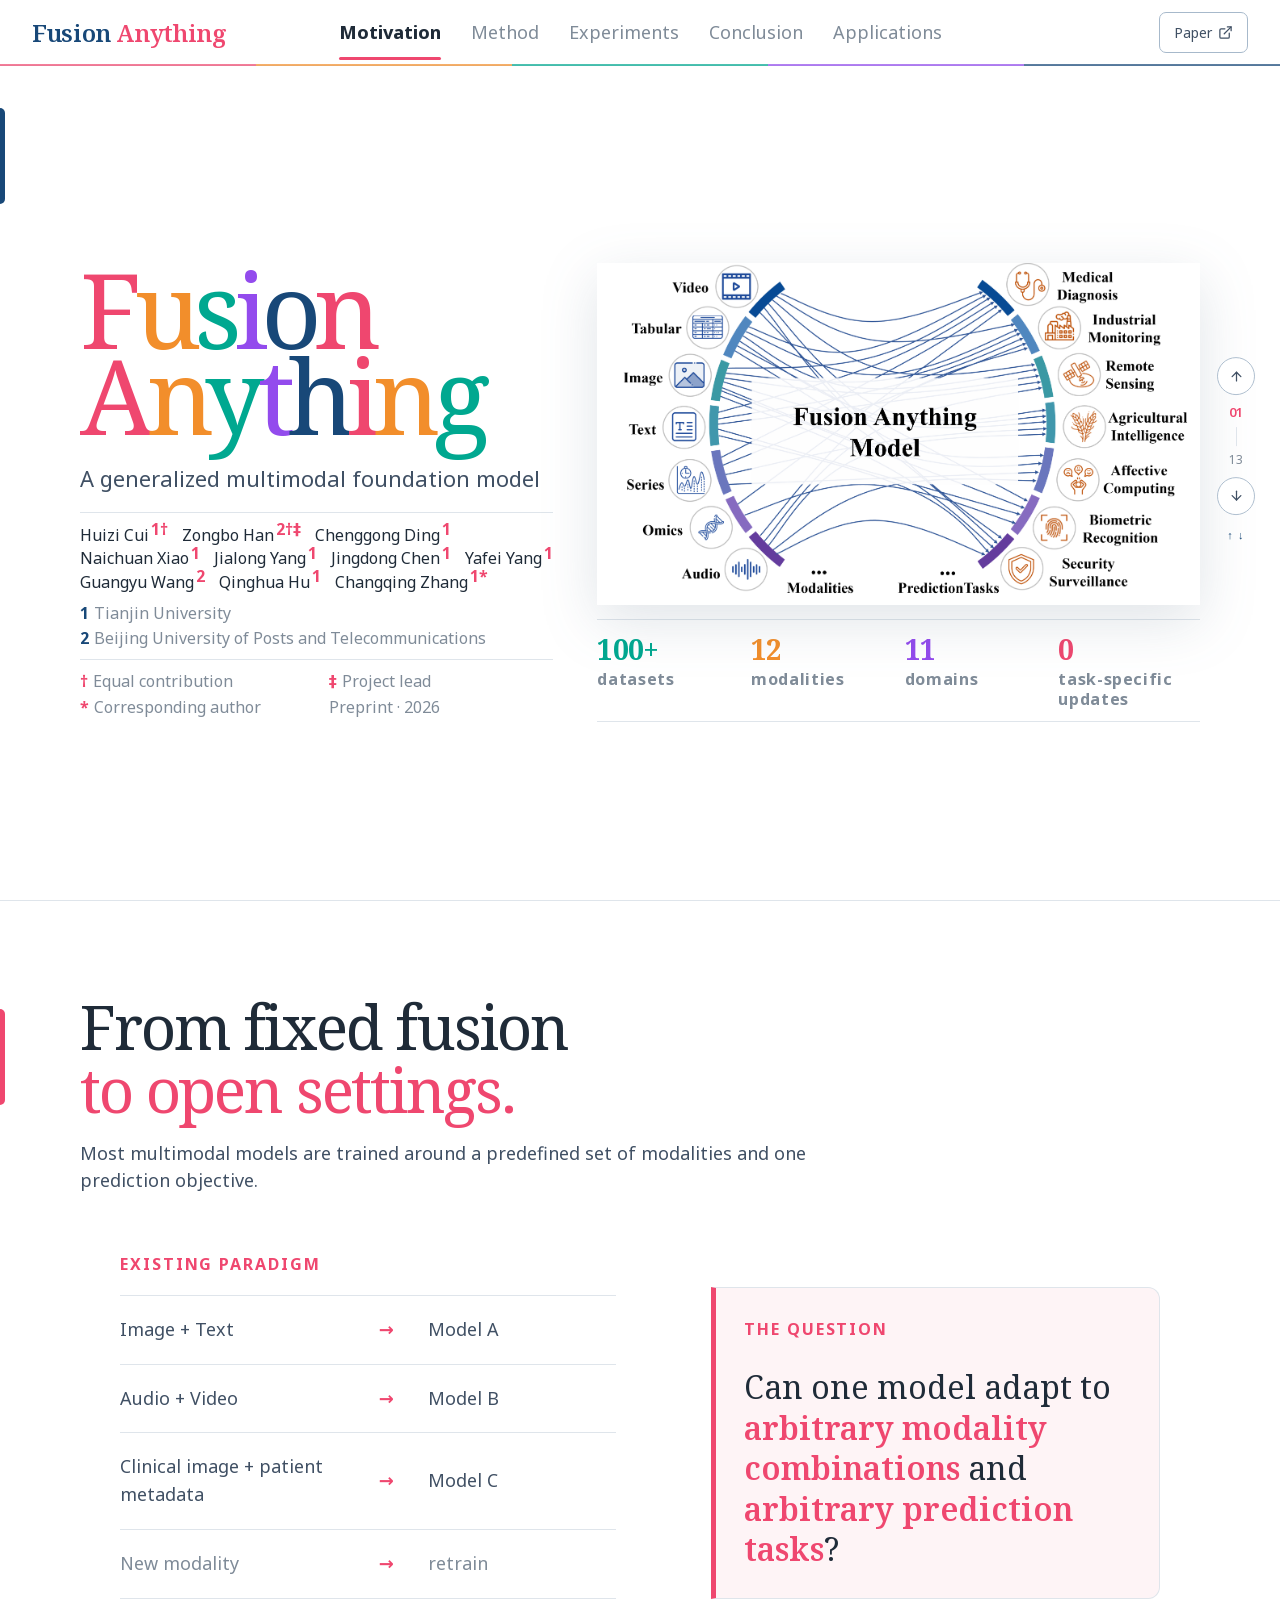
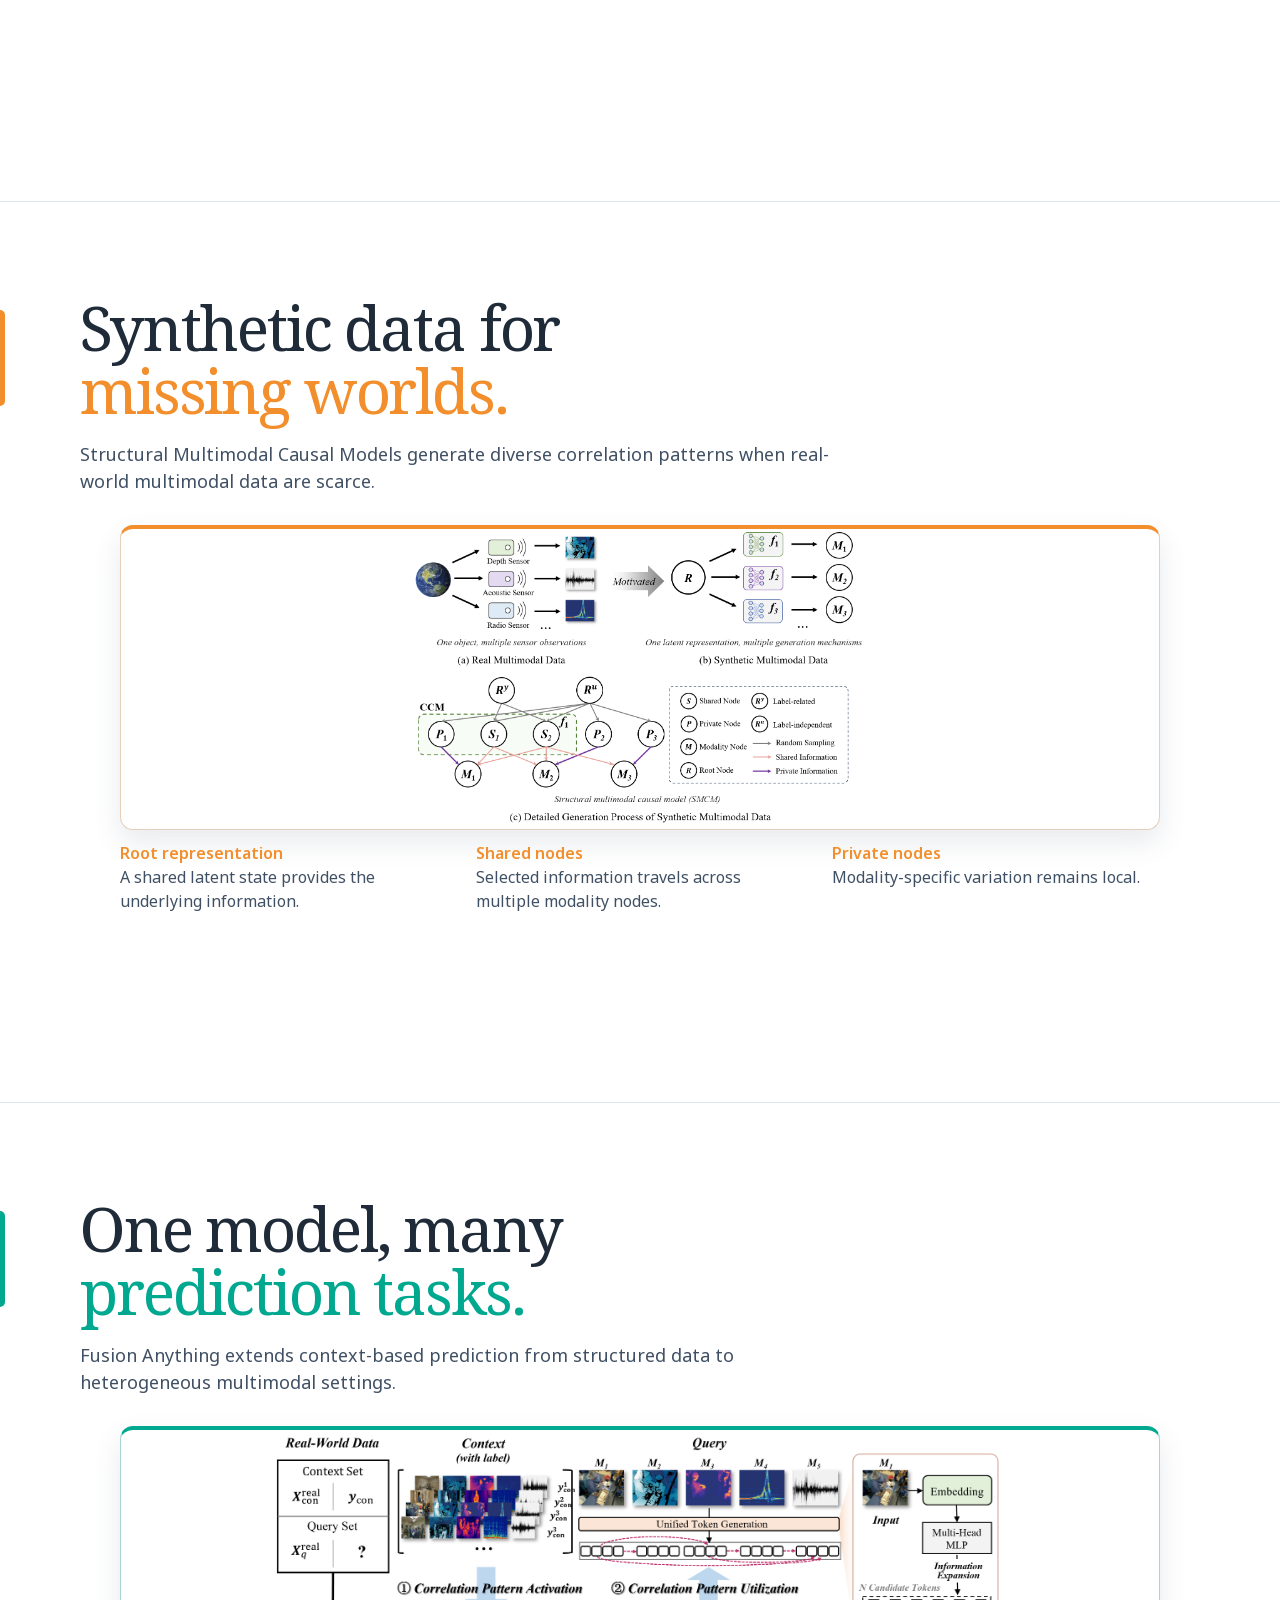
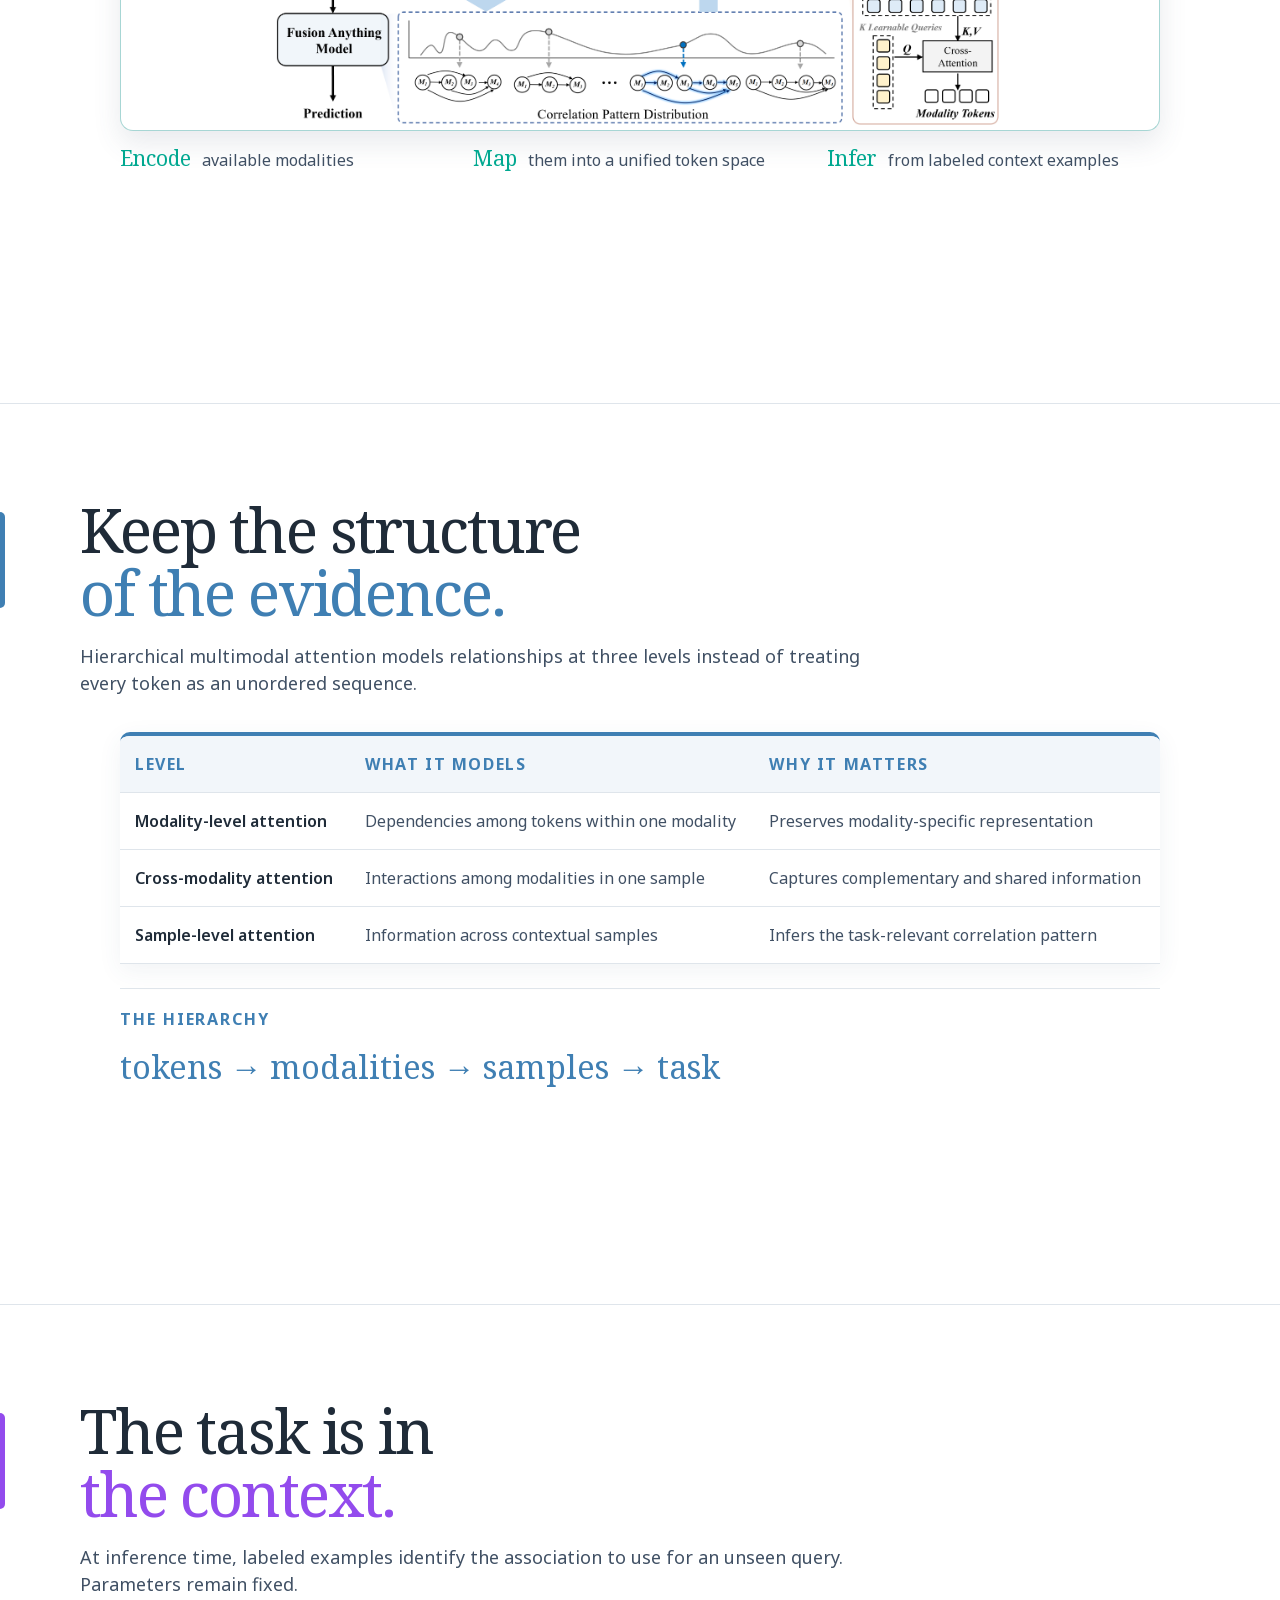
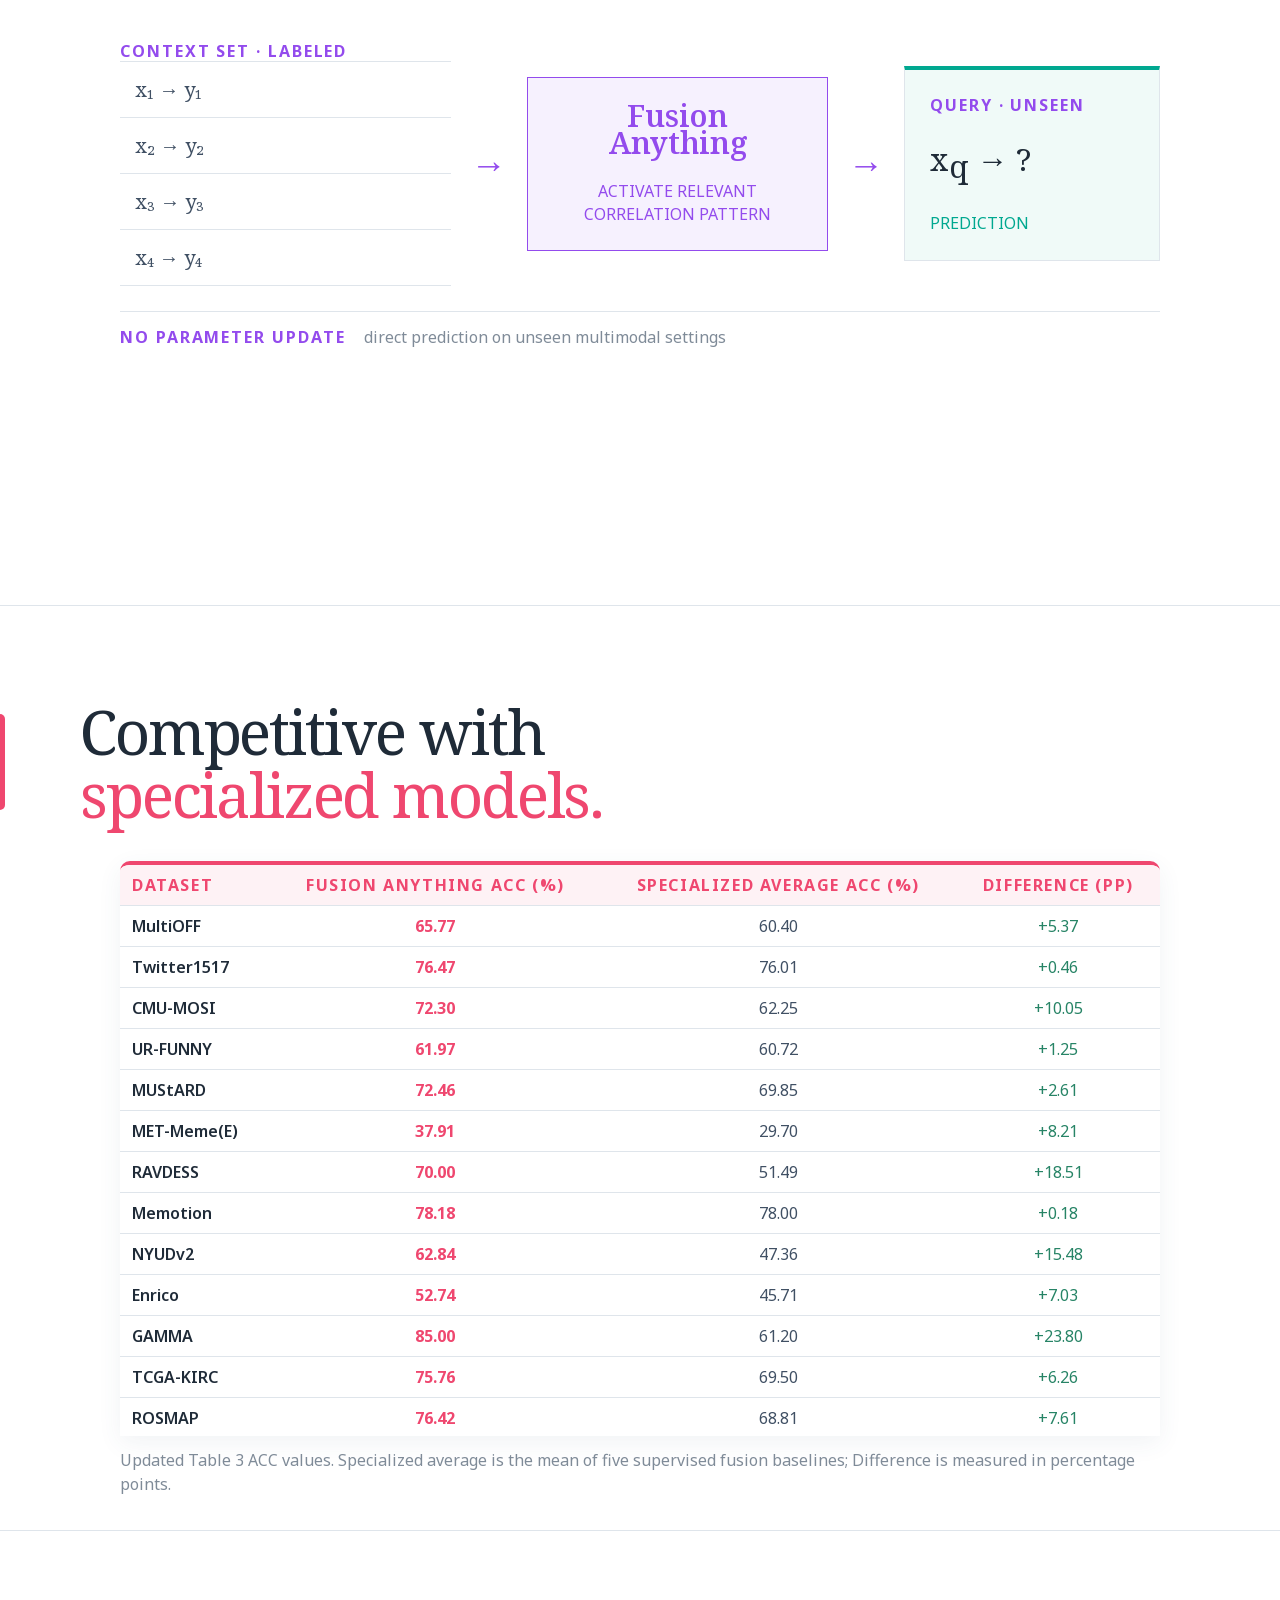
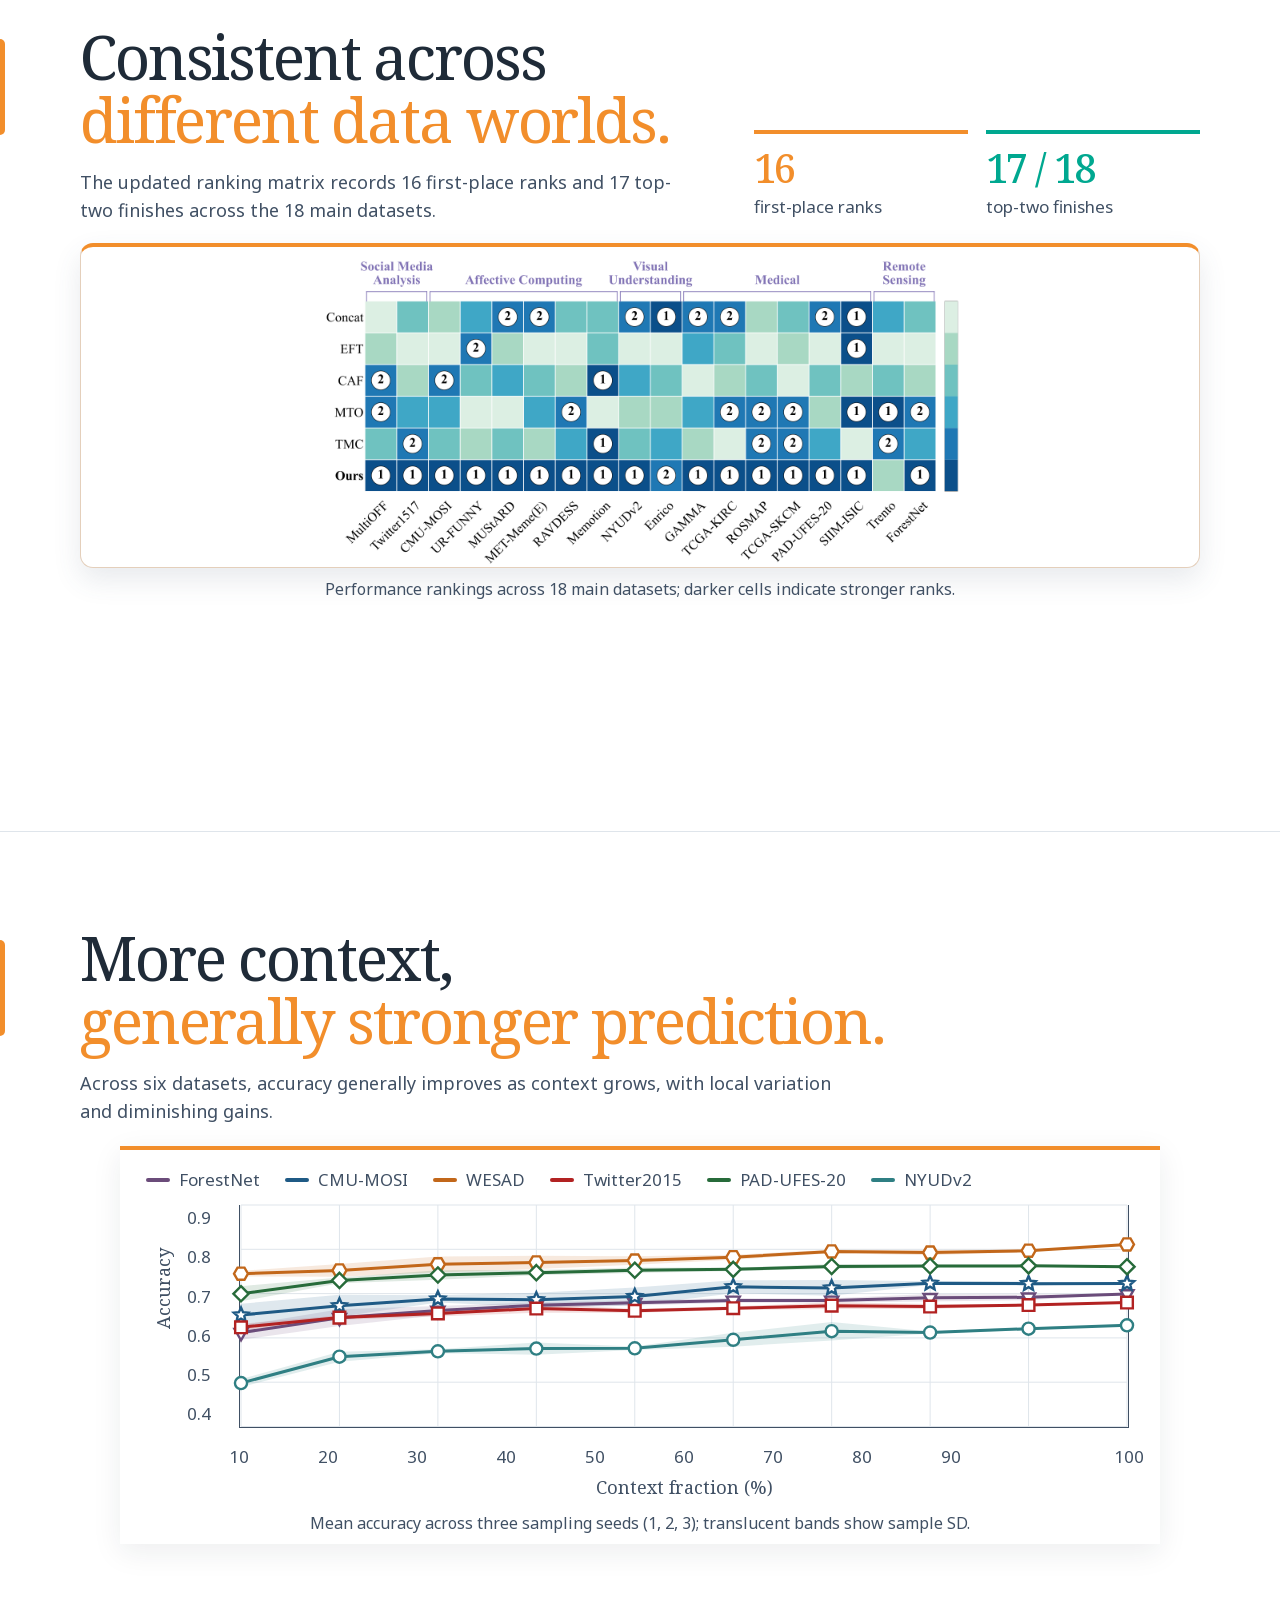
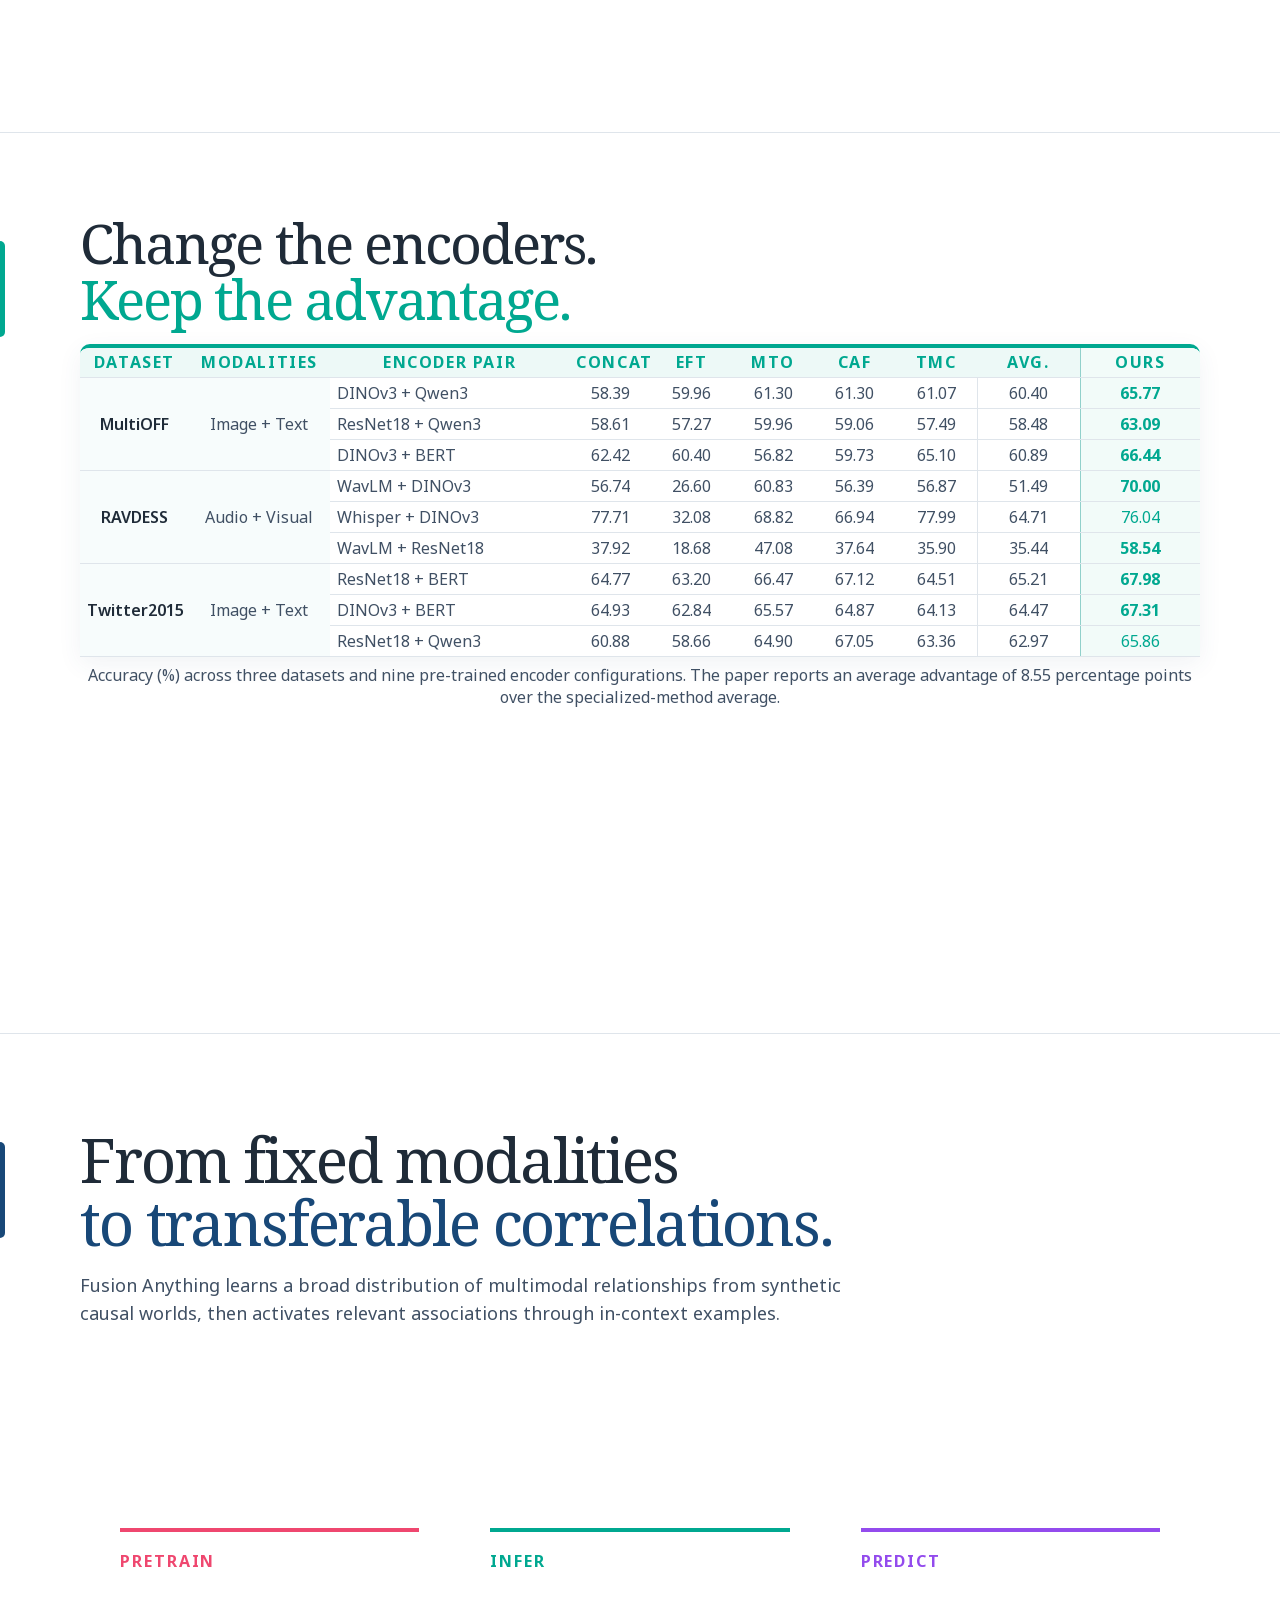
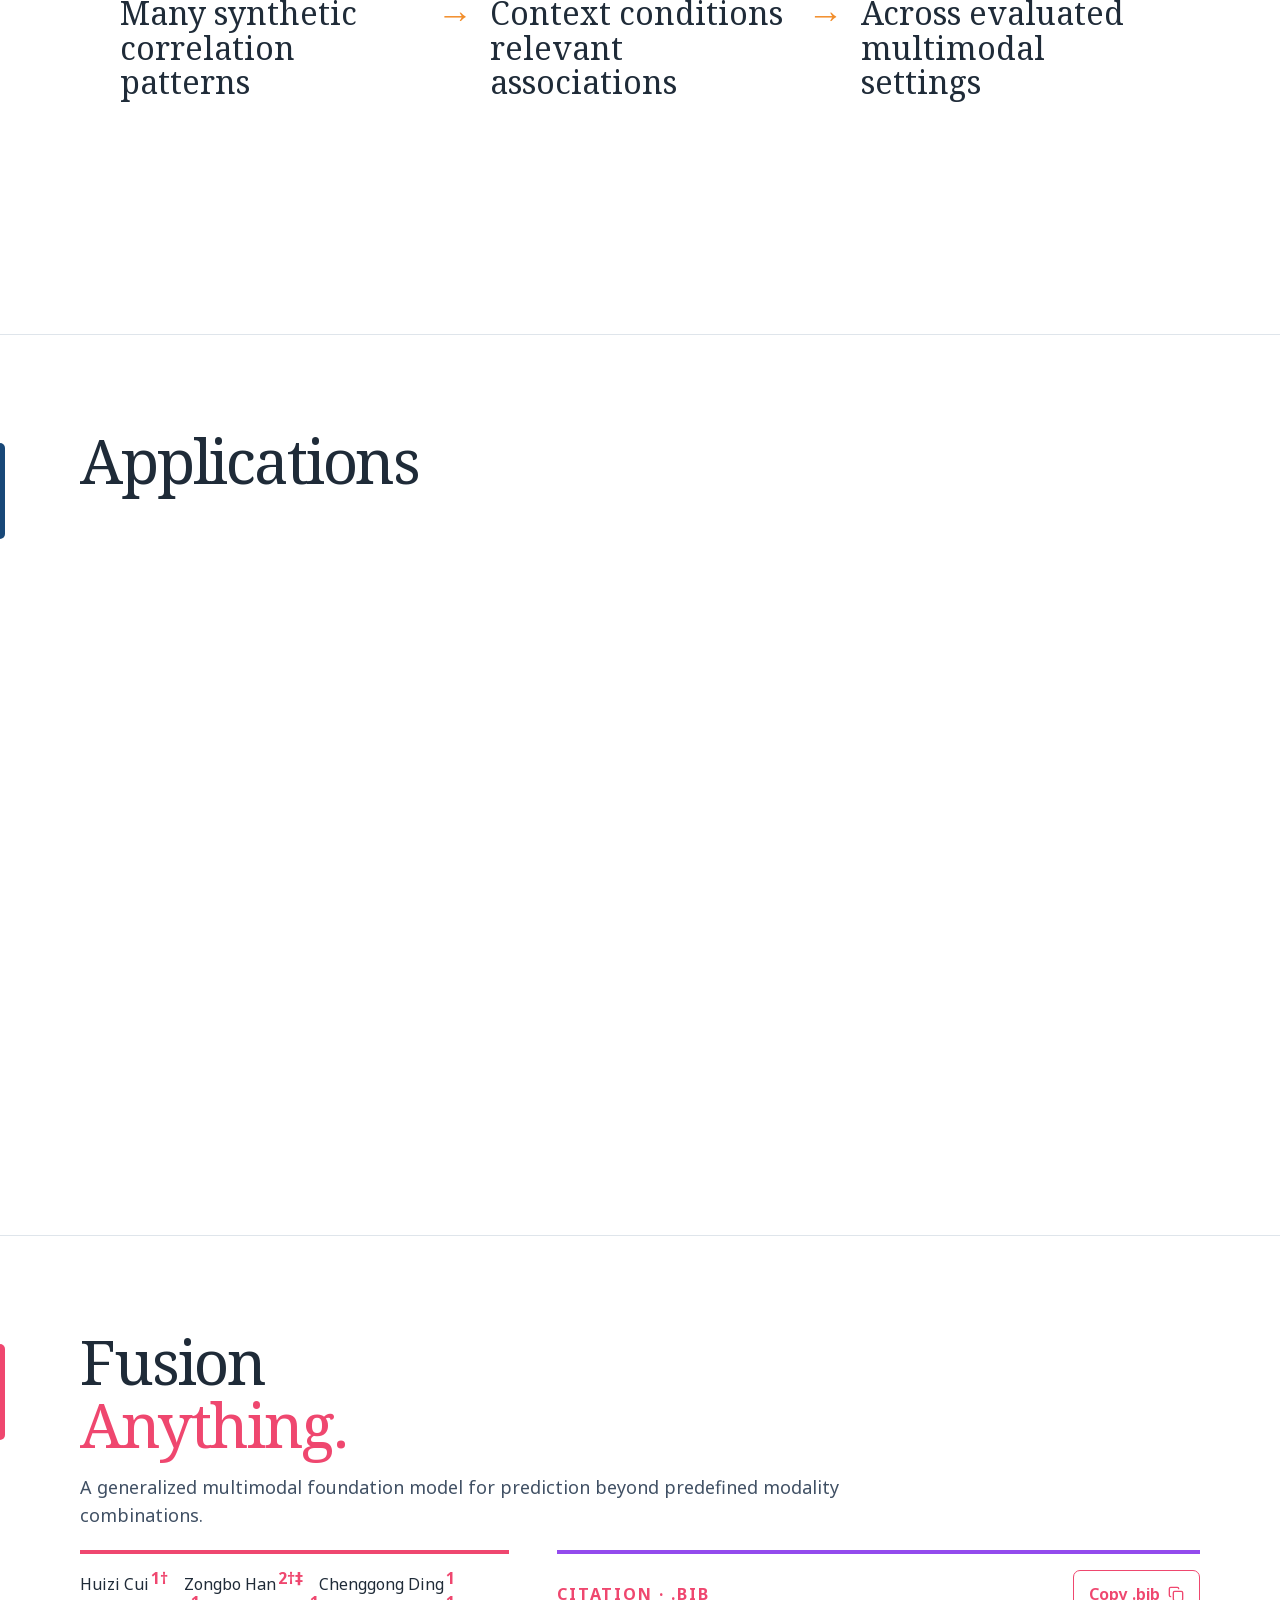
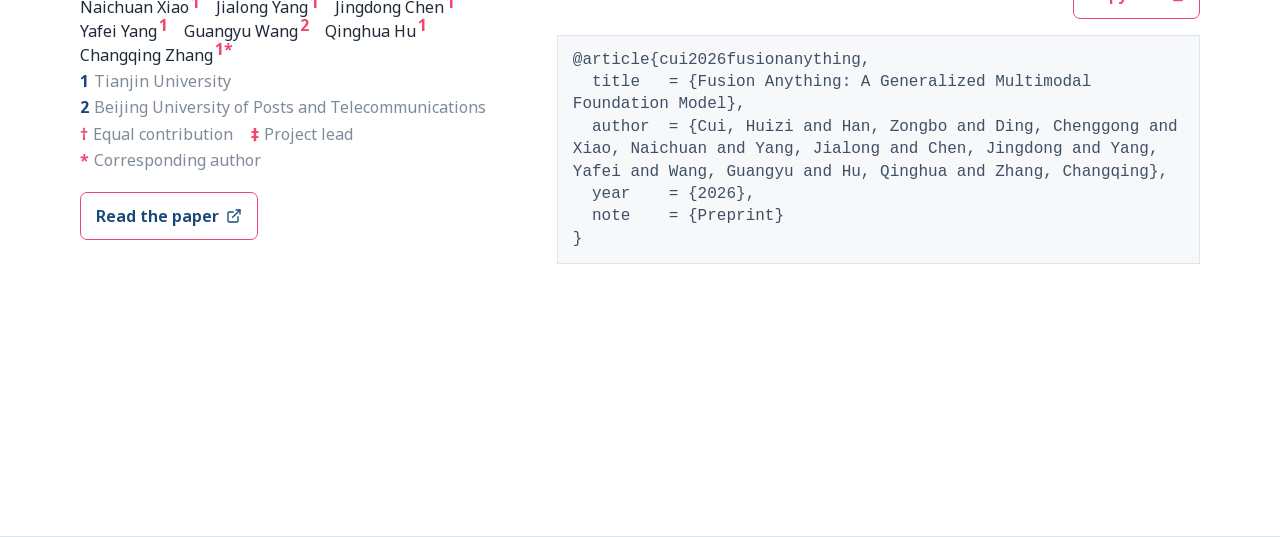
==== commit d8403dba: "Update paper benchmark and encoder ablations" ====
--- a/index.html
+++ b/index.html
@@ -1,6 +1,6 @@
-<!DOCTYPE html><!--mMWtIzOAXKk2RlUU0UFD3--><html lang="en"><head><meta charSet="utf-8"/><meta name="viewport" content="width=device-width, initial-scale=1"/><link rel="preload" href="/_next/static/media/1755441e3a2fa970-s.p.woff2" as="font" crossorigin="" type="font/woff2"/><link rel="preload" href="/_next/static/media/30d74baa196fe88a-s.p.woff2" as="font" crossorigin="" type="font/woff2"/><link rel="stylesheet" href="/_next/static/css/905040e20b0a1aae.css" data-precedence="next"/><link rel="preload" as="script" fetchPriority="low" href="/_next/static/chunks/webpack-233bcfae1454e4f4.js"/><script src="/_next/static/chunks/4bd1b696-c023c6e3521b1417.js" async=""></script><script src="/_next/static/chunks/255-a85cef9cc3a04b12.js" async=""></script><script src="/_next/static/chunks/main-app-768654682fece701.js" async=""></script><script src="/_next/static/chunks/419-58613d8099c860e0.js" async=""></script><script src="/_next/static/chunks/app/page-d91e293b04db30f2.js" async=""></script><meta name="next-size-adjust" content=""/><title>Fusion Anything — A Generalized Multimodal Foundation Model</title><meta name="description" content="A visual research project page for Fusion Anything, a unified foundation model for generalized multimodal prediction."/><meta name="keywords" content="Fusion Anything,multimodal learning,foundation model,in-context learning"/><meta property="og:title" content="Fusion Anything"/><meta property="og:description" content="Learning transferable multimodal correlations across arbitrary modalities and tasks."/><meta property="og:type" content="website"/><meta name="twitter:card" content="summary"/><meta name="twitter:title" content="Fusion Anything"/><meta name="twitter:description" content="Learning transferable multimodal correlations across arbitrary modalities and tasks."/><script src="/_next/static/chunks/polyfills-42372ed130431b0a.js" noModule=""></script></head><body class="__variable_c85df0 __variable_d4b326"><div hidden=""><!--$--><!--/$--></div><main class="academic-site"><header class="academic-header"><a class="header-title" href="#motivation"><span>Fusion</span> <em>Anything</em></a><nav aria-label="Primary"><a class="is-active" href="#motivation">Motivation</a><a class="" href="#method">Method</a><a class="" href="#experiments">Experiments</a><a class="" href="#conclusion">Conclusion</a><a class="" href="#applications">Applications</a></nav><a class="header-paper" href="https://www.researchgate.net/publication/413785302_Fusion_Anything_A_Generalized_Multimodal_Foundation_Model" target="_blank" rel="noreferrer">Paper <svg xmlns="http://www.w3.org/2000/svg" width="15" height="15" viewBox="0 0 24 24" fill="none" stroke="currentColor" stroke-width="2" stroke-linecap="round" stroke-linejoin="round" class="lucide lucide-external-link"><path d="M15 3h6v6"></path><path d="M10 14 21 3"></path><path d="M18 13v6a2 2 0 0 1-2 2H5a2 2 0 0 1-2-2V8a2 2 0 0 1 2-2h6"></path></svg></a></header><aside class="keyboard-nav" aria-label="Slide navigation"><button type="button" aria-label="Previous slide" disabled=""><svg xmlns="http://www.w3.org/2000/svg" width="15" height="15" viewBox="0 0 24 24" fill="none" stroke="currentColor" stroke-width="2" stroke-linecap="round" stroke-linejoin="round" class="lucide lucide-arrow-up"><path d="m5 12 7-7 7 7"></path><path d="M12 19V5"></path></svg></button><span><b>01</b><i></i>13</span><button type="button" aria-label="Next slide"><svg xmlns="http://www.w3.org/2000/svg" width="15" height="15" viewBox="0 0 24 24" fill="none" stroke="currentColor" stroke-width="2" stroke-linecap="round" stroke-linejoin="round" class="lucide lucide-arrow-down"><path d="M12 5v14"></path><path d="m19 12-7 7-7-7"></path></svg></button><small>↑ ↓</small></aside><section id="motivation" class="slide hero-slide" data-slide-index="0"><div class="hero-inner"><div class="hero-main"><div class="hero-copy"><h1 aria-label="Fusion Anything"><span class="hero-title-word" aria-hidden="true"><i>F</i><i>u</i><i>s</i><i>i</i><i>o</i><i>n</i></span><span class="hero-title-word" aria-hidden="true"><i>A</i><i>n</i><i>y</i><i>t</i><i>h</i><i>i</i><i>n</i><i>g</i></span></h1><p>A generalized multimodal foundation model</p><div class="hero-author-block"><div class="author-list" aria-label="Paper authors"><span class="author-name" aria-label="Huizi Cui, affiliation 1, equal contribution">Huizi Cui<span class="author-symbols" aria-hidden="true">1<!-- -->†</span></span><span class="author-name" aria-label="Zongbo Han, affiliation 2, equal contribution and project lead">Zongbo Han<span class="author-symbols" aria-hidden="true">2<!-- -->†‡</span></span><span class="author-name" aria-label="Chenggong Ding, affiliation 1">Chenggong Ding<span class="author-symbols" aria-hidden="true">1</span></span><span class="author-name" aria-label="Naichuan Xiao, affiliation 1">Naichuan Xiao<span class="author-symbols" aria-hidden="true">1</span></span><span class="author-name" aria-label="Jialong Yang, affiliation 1">Jialong Yang<span class="author-symbols" aria-hidden="true">1</span></span><span class="author-name" aria-label="Jingdong Chen, affiliation 1">Jingdong Chen<span class="author-symbols" aria-hidden="true">1</span></span><span class="author-name" aria-label="Yafei Yang, affiliation 1">Yafei Yang<span class="author-symbols" aria-hidden="true">1</span></span><span class="author-name" aria-label="Guangyu Wang, affiliation 2">Guangyu Wang<span class="author-symbols" aria-hidden="true">2</span></span><span class="author-name" aria-label="Qinghua Hu, affiliation 1">Qinghua Hu<span class="author-symbols" aria-hidden="true">1</span></span><span class="author-name" aria-label="Changqing Zhang, affiliation 1, corresponding author">Changqing Zhang<span class="author-symbols" aria-hidden="true">1<!-- -->*</span></span></div><div class="author-affiliations"><span><b>1</b>Tianjin University</span><span><b>2</b>Beijing University of Posts and Telecommunications</span></div></div><div class="hero-role-block"><div class="author-legend"><span><b>†</b>Equal contribution</span><span><b>‡</b>Project lead</span><span><b>*</b>Corresponding author</span><span>Preprint · 2026</span></div></div></div><div class="hero-visual"><figure class="paper-figure hero-figure"><img alt="Figure 1 from the Fusion Anything paper showing arbitrary modalities entering a unified model and connecting to prediction tasks" loading="lazy" width="1200" height="700" decoding="async" data-nimg="1" style="color:transparent" src="/figure-1.png"/></figure><div class="hero-counts" aria-label="Evaluation scope"><span><b>100+</b>datasets</span><span><b>12</b>modalities</span><span><b>11</b>domains</span><span><b>0</b>task-specific updates</span></div></div></div></div></section><section id="problem" class="slide " data-slide-index="1"><div class="slide-inner"><div class="slide-heading"><div><h2>From fixed fusion<br/><em>to open settings.</em></h2><p class="slide-subtitle">Most multimodal models are trained around a predefined set of modalities and one prediction objective.</p></div></div><div class="problem-columns"><div><span class="overline">Existing paradigm</span><div class="problem-list"><p>Image + Text <b>→</b> Model A</p><p>Audio + Video <b>→</b> Model B</p><p>Clinical image + patient metadata <b>→</b> Model C</p><p class="muted">New modality <b>→</b> retrain</p></div></div><div class="question-panel"><span class="overline">The question</span><p>Can one model adapt to <strong>arbitrary modality combinations</strong> and <strong>arbitrary prediction tasks</strong>?</p></div></div></div></section><section id="method" class="slide " data-slide-index="2"><div class="slide-inner"><div class="slide-heading"><div><h2>Synthetic data for<br/><em>missing worlds.</em></h2><p class="slide-subtitle">Structural Multimodal Causal Models generate diverse correlation patterns when real-world multimodal data are scarce.</p></div></div><figure class="paper-figure wide-figure"><img alt="Figure 2 from the paper showing the synthetic multimodal data generation process and SMCM causal graph" loading="lazy" width="1200" height="700" decoding="async" data-nimg="1" style="color:transparent" src="/figure-2.png"/></figure><div class="caption-row"><p><b>Root representation</b><br/>A shared latent state provides the underlying information.</p><p><b>Shared nodes</b><br/>Selected information travels across multiple modality nodes.</p><p><b>Private nodes</b><br/>Modality-specific variation remains local.</p></div></div></section><section id="architecture" class="slide " data-slide-index="3"><div class="slide-inner"><div class="slide-heading"><div><h2>One model, many<br/><em>prediction tasks.</em></h2><p class="slide-subtitle">Fusion Anything extends context-based prediction from structured data to heterogeneous multimodal settings.</p></div></div><figure class="paper-figure wide-figure architecture-figure"><img alt="Figure 3 from the paper showing real-world data entering unified token generation, correlation pattern activation and prediction" loading="lazy" width="1200" height="700" decoding="async" data-nimg="1" style="color:transparent" src="/figure-3.png"/></figure><div class="architecture-notes"><span><b>Encode</b> available modalities</span><span><b>Map</b> them into a unified token space</span><span><b>Infer</b> from labeled context examples</span></div></div></section><section id="attention" class="slide " data-slide-index="4"><div class="slide-inner"><div class="slide-heading"><div><h2>Keep the structure<br/><em>of the evidence.</em></h2><p class="slide-subtitle">Hierarchical multimodal attention models relationships at three levels instead of treating every token as an unordered sequence.</p></div></div><div class="data-table-wrap "><table aria-label="Hierarchical multimodal attention levels"><thead><tr><th>Level</th><th>What it models</th><th>Why it matters</th></tr></thead><tbody><tr><th>Modality-level attention</th><td>Dependencies among tokens within one modality</td><td>Preserves modality-specific representation</td></tr><tr><th>Cross-modality attention</th><td>Interactions among modalities in one sample</td><td>Captures complementary and shared information</td></tr><tr><th>Sample-level attention</th><td>Information across contextual samples</td><td>Infers the task-relevant correlation pattern</td></tr></tbody></table></div><div class="side-note"><span class="overline">The hierarchy</span><p>tokens → modalities → samples → task</p></div></div></section><section id="in-context" class="slide " data-slide-index="5"><div class="slide-inner"><div class="slide-heading"><div><h2>The task is in<br/><em>the context.</em></h2><p class="slide-subtitle">At inference time, labeled examples identify the association to use for an unseen query. Parameters remain fixed.</p></div></div><div class="context-layout"><div class="context-set"><span class="overline">Context set · labeled</span><div>x₁ → y₁</div><div>x₂ → y₂</div><div>x₃ → y₃</div><div>x₄ → y₄</div></div><div class="context-arrow">→</div><div class="context-model"><b>Fusion<br/>Anything</b><span>activate relevant<br/>correlation pattern</span></div><div class="context-arrow">→</div><div class="context-query"><span class="overline">Query · unseen</span><strong>x<sub>q</sub> → ?</strong><small>prediction</small></div></div><div class="fixed-note"><b>NO PARAMETER UPDATE</b><span>direct prediction on unseen multimodal settings</span></div></div></section><section id="experiments" class="slide " data-slide-index="6"><div class="slide-inner"><div class="slide-heading"><div><h2>Competitive with<br/><em>specialized models.</em></h2></div></div><div class="result-table-block"><div class="data-table-wrap "><table aria-label="Accuracy comparison across 12 datasets"><thead><tr><th>Dataset</th><th>Fusion Anything ACC (%)</th><th>Specialized average ACC (%)</th><th>Difference (pp)</th></tr></thead><tbody><tr><th>GAMMA</th><td class="best">70.00</td><td>62.33</td><td class="delta">+<!-- -->7.67</td></tr><tr><th>NYUDv2</th><td class="best">59.33</td><td>49.57</td><td class="delta">+<!-- -->9.76</td></tr><tr><th>MultiOFF</th><td class="best">63.76</td><td>59.28</td><td class="delta">+<!-- -->4.48</td></tr><tr><th>MET-Meme(E)</th><td class="best">38.39</td><td>33.08</td><td class="delta">+<!-- -->5.31</td></tr><tr><th>Handwritten</th><td class="best">98.75</td><td>83.48</td><td class="delta">+<!-- -->15.27</td></tr><tr><th>WESAD</th><td class="best">83.35</td><td>63.19</td><td class="delta">+<!-- -->20.16</td></tr><tr><th>MELD</th><td class="best">64.29</td><td>57.66</td><td class="delta">+<!-- -->6.63</td></tr><tr><th>MUStARD</th><td>70.29</td><td>70.97</td><td class="delta-negative">−<!-- -->0.68</td></tr><tr><th>TCGA-KIRC</th><td class="best">72.73</td><td>68.08</td><td class="delta">+<!-- -->4.65</td></tr><tr><th>TCGA-LUAD</th><td class="best">60.66</td><td>55.96</td><td class="delta">+<!-- -->4.70</td></tr><tr><th>PAD-UFES-20</th><td class="best">76.85</td><td>72.55</td><td class="delta">+<!-- -->4.30</td></tr><tr><th>N-MNIST+N-TIDIGITS</th><td class="best">94.28</td><td>87.18</td><td class="delta">+<!-- -->7.10</td></tr></tbody></table></div></div></div></section><section id="benchmark" class="slide " data-slide-index="7"><div class="slide-inner"><div class="slide-heading"><div><h2>Consistent across<br/><em>different data worlds.</em></h2><p class="slide-subtitle">Unlike specialized fusion methods, Fusion Anything remains near the top as modalities, domains and prediction tasks change.</p></div></div><div class="benchmark-summary"><div><strong>11</strong><span>first-place ranks</span></div><div><strong>15 / 18</strong><span>top-two finishes</span></div></div><figure class="paper-figure benchmark-figure"><img alt="Complete Figure 4 from the paper, with six methods ranked across 18 multimodal datasets" loading="lazy" width="1200" height="700" decoding="async" data-nimg="1" style="color:transparent" src="/figure-4.png"/><figcaption>Performance rankings across 18 datasets; darker cells indicate stronger ranks.</figcaption></figure></div></section><section id="context-scaling" class="slide " data-slide-index="8"><div class="slide-inner"><div class="slide-heading"><div><h2>More context,<br/><em>generally stronger prediction.</em></h2><p class="slide-subtitle">Across six datasets, accuracy generally improves as context grows, with local variation and diminishing gains.</p></div></div><figure class="context-chart"><div class="chart-legend"><span><i style="background:#6B4C7A"></i>ForestNet</span><span><i style="background:#1F5A85"></i>CMU-MOSI</span><span><i style="background:#C2671A"></i>WESAD</span><span><i style="background:#B22222"></i>Twitter2015</span><span><i style="background:#276B3A"></i>PAD-UFES-20</span><span><i style="background:#2F7F83"></i>NYUDv2</span></div><div class="chart-body"><div class="chart-y-label">Accuracy</div><div class="chart-y-ticks"><span>0.9</span><span>0.8</span><span>0.7</span><span>0.6</span><span>0.5</span><span>0.4</span></div><div class="chart-plot"><svg viewBox="0 0 760 190" preserveAspectRatio="xMidYMid meet" role="img" aria-label="Mean accuracy across three sampling seeds at ten context fractions for six datasets; translucent bands show sample standard deviation"><line x1="0" x2="760" y1="0" y2="0" class="chart-gridline"></line><line x1="0" x2="760" y1="38" y2="38" class="chart-gridline"></line><line x1="0" x2="760" y1="76.00000000000003" y2="76.00000000000003" class="chart-gridline"></line><line x1="0" x2="760" y1="114.00000000000001" y2="114.00000000000001" class="chart-gridline"></line><line x1="0" x2="760" y1="152" y2="152" class="chart-gridline"></line><line x1="0" x2="760" y1="190" y2="190" class="chart-gridline"></line><line x1="0" x2="0" y1="0" y2="190" class="chart-gridline"></line><line x1="84.44444444444444" x2="84.44444444444444" y1="0" y2="190" class="chart-gridline"></line><line x1="168.88888888888889" x2="168.88888888888889" y1="0" y2="190" class="chart-gridline"></line><line x1="253.33333333333331" x2="253.33333333333331" y1="0" y2="190" class="chart-gridline"></line><line x1="337.77777777777777" x2="337.77777777777777" y1="0" y2="190" class="chart-gridline"></line><line x1="422.22222222222223" x2="422.22222222222223" y1="0" y2="190" class="chart-gridline"></line><line x1="506.66666666666663" x2="506.66666666666663" y1="0" y2="190" class="chart-gridline"></line><line x1="591.1111111111111" x2="591.1111111111111" y1="0" y2="190" class="chart-gridline"></line><line x1="675.5555555555555" x2="675.5555555555555" y1="0" y2="190" class="chart-gridline"></line><line x1="760" x2="760" y1="0" y2="190" class="chart-gridline"></line><polygon points="0,103.43599999999999 84.44444444444444,89.37599999999999 168.88888888888889,86.56400000000005 253.33333333333331,83.37200000000001 337.77777777777777,81.624 422.22222222222223,79.83800000000002 506.66666666666663,80.028 591.1111111111111,76.34200000000003 675.5555555555555,76.72200000000004 760,76.34199999999998 760,76.34199999999998 675.5555555555555,81.66199999999999 591.1111111111111,82.80199999999999 506.66666666666663,83.67600000000003 422.22222222222223,83.866 337.77777777777777,86.25999999999999 253.33333333333331,88.61600000000003 168.88888888888889,94.54400000000001 84.44444444444444,103.892 0,115.596" fill="#6B4C7A" fill-opacity="0.14"></polygon><polygon points="0,84.74000000000004 84.44444444444444,77.026 168.88888888888889,77.48200000000003 253.33333333333331,75.16399999999999 337.77777777777777,70.83200000000001 422.22222222222223,64.59999999999997 506.66666666666663,64.41 591.1111111111111,65.474 675.5555555555555,65.74000000000001 760,67.26000000000002 760,67.26000000000002 675.5555555555555,69.15999999999998 591.1111111111111,68.66599999999998 506.66666666666663,77.86200000000004 422.22222222222223,75.772 337.77777777777777,86.184 253.33333333333331,87.39999999999999 168.88888888888889,83.63800000000003 84.44444444444444,95.87400000000002 0,104.04400000000001" fill="#1F5A85" fill-opacity="0.14"></polygon><polygon points="0,56.54400000000001 84.44444444444444,50.61600000000004 168.88888888888889,44.117999999999995 253.33333333333331,43.623999999999995 337.77777777777777,44.042 422.22222222222223,42.635999999999996 506.66666666666663,38.341999999999985 591.1111111111111,38.53200000000001 675.5555555555555,38.15199999999999 760,33.81999999999999 760,33.81999999999999 675.5555555555555,40.20400000000001 591.1111111111111,43.168000000000006 506.66666666666663,41.382000000000005 422.22222222222223,46.96800000000002 337.77777777777777,51.18599999999998 253.33333333333331,54.948000000000036 168.88888888888889,57.646000000000015 84.44444444444444,61.635999999999996 0,61.331999999999994" fill="#C2671A" fill-opacity="0.14"></polygon><polygon points="0,101.802 84.44444444444444,94.84799999999997 168.88888888888889,90.55399999999999 253.33333333333331,85.19600000000003 337.77777777777777,88.99599999999998 422.22222222222223,87.02 506.66666666666663,83.37200000000001 591.1111111111111,84.93 675.5555555555555,85.11999999999999 760,83.67600000000003 760,83.67600000000003 675.5555555555555,86.56400000000001 591.1111111111111,89.26200000000004 506.66666666666663,89.30000000000004 422.22222222222223,90.06 337.77777777777777,92.49200000000002 253.33333333333331,92.41599999999998 168.88888888888889,95.57000000000002 84.44444444444444,98.34400000000001 0,108.03399999999999" fill="#B22222" fill-opacity="0.14"></polygon><polygon points="0,69.65400000000001 84.44444444444444,62.129999999999995 168.88888888888889,56.012 253.33333333333331,55.78400000000002 337.77777777777777,53.69399999999999 422.22222222222223,53.884000000000015 506.66666666666663,50.692000000000036 591.1111111111111,51.148000000000025 675.5555555555555,51.37600000000003 760,52.934 760,52.934 675.5555555555555,53.04800000000003 591.1111111111111,53.656000000000006 506.66666666666663,54.644000000000005 422.22222222222223,56.54399999999998 337.77777777777777,58.25399999999999 253.33333333333331,60.26800000000003 168.88888888888889,64.06800000000003 84.44444444444444,67.22200000000002 0,82.65" fill="#276B3A" fill-opacity="0.14"></polygon><polygon points="0,149.34 84.44444444444444,125.81800000000003 168.88888888888889,123.69 253.33333333333331,117.876 337.77777777777777,121.41 422.22222222222223,109.66800000000003 506.66666666666663,100.32000000000001 591.1111111111111,108.52800000000003 675.5555555555555,104.918 760,103.20800000000003 760,103.20800000000003 675.5555555555555,107.274 591.1111111111111,110.27600000000001 506.66666666666663,116.12800000000004 422.22222222222223,121.52399999999999 337.77777777777777,124.45 253.33333333333331,128.44000000000003 168.88888888888889,127.26200000000003 84.44444444444444,134.406 0,156.18" fill="#2F7F83" fill-opacity="0.14"></polygon><g><polyline points="0,109.516 84.44444444444444,96.63399999999999 168.88888888888889,90.55400000000003 253.33333333333331,85.99400000000003 337.77777777777777,83.942 422.22222222222223,81.85200000000002 506.66666666666663,81.85200000000002 591.1111111111111,79.57200000000002 675.5555555555555,79.19200000000001 760,76.34199999999998" fill="none" stroke="#6B4C7A" stroke-width="3" vector-effect="non-scaling-stroke"></polyline><polygon fill="#fff" stroke="#6B4C7A" stroke-width="2.4" vector-effect="non-scaling-stroke" points="3.9801020972288977e-16,116.016 -5.6291651245988525,106.266 5.629165124598849,106.266"></polygon><polygon fill="#fff" stroke="#6B4C7A" stroke-width="2.4" vector-effect="non-scaling-stroke" points="84.44444444444444,103.13399999999999 78.81527931984559,93.38399999999999 90.0736095690433,93.38399999999999"></polygon><polygon fill="#fff" stroke="#6B4C7A" stroke-width="2.4" vector-effect="non-scaling-stroke" points="168.88888888888889,97.05400000000003 163.25972376429004,87.30400000000003 174.51805401348773,87.30400000000003"></polygon><polygon fill="#fff" stroke="#6B4C7A" stroke-width="2.4" vector-effect="non-scaling-stroke" points="253.33333333333331,92.49400000000003 247.70416820873447,82.74400000000003 258.96249845793216,82.74400000000003"></polygon><polygon fill="#fff" stroke="#6B4C7A" stroke-width="2.4" vector-effect="non-scaling-stroke" points="337.77777777777777,90.442 332.14861265317893,80.692 343.4069429023766,80.692"></polygon><polygon fill="#fff" stroke="#6B4C7A" stroke-width="2.4" vector-effect="non-scaling-stroke" points="422.22222222222223,88.35200000000002 416.5930570976234,78.60200000000002 427.85138734682107,78.60200000000002"></polygon><polygon fill="#fff" stroke="#6B4C7A" stroke-width="2.4" vector-effect="non-scaling-stroke" points="506.66666666666663,88.35200000000002 501.0375015420678,78.60200000000002 512.2958317912655,78.60200000000002"></polygon><polygon fill="#fff" stroke="#6B4C7A" stroke-width="2.4" vector-effect="non-scaling-stroke" points="591.1111111111111,86.07200000000002 585.4819459865122,76.32200000000002 596.74027623571,76.32200000000002"></polygon><polygon fill="#fff" stroke="#6B4C7A" stroke-width="2.4" vector-effect="non-scaling-stroke" points="675.5555555555555,85.69200000000001 669.9263904309566,75.94200000000001 681.1847206801544,75.94200000000001"></polygon><polygon fill="#fff" stroke="#6B4C7A" stroke-width="2.4" vector-effect="non-scaling-stroke" points="760,82.84199999999998 754.3708348754011,73.09199999999998 765.6291651245989,73.09199999999998"></polygon></g><g><polyline points="0,94.39200000000002 84.44444444444444,86.45000000000002 168.88888888888889,80.56000000000003 253.33333333333331,81.282 337.77777777777777,78.508 422.22222222222223,70.18599999999999 506.66666666666663,71.13600000000001 591.1111111111111,67.07 675.5555555555555,67.45 760,67.26000000000002" fill="none" stroke="#1F5A85" stroke-width="3" vector-effect="non-scaling-stroke"></polyline><polygon fill="#fff" stroke="#1F5A85" stroke-width="2.4" vector-effect="non-scaling-stroke" points="3.9801020972288977e-16,87.89200000000002 1.7633557568774194,91.96494901687518 6.181867355918498,92.38338953656287 2.8531695488854605,95.31905098312487 3.8206041399010755,99.65061046343718 1.8369701987210297e-16,97.39200000000002 -3.8206041399010746,99.65061046343718 -2.8531695488854605,95.31905098312487 -6.181867355918499,92.38338953656287 -1.7633557568774196,91.96494901687518"></polygon><polygon fill="#fff" stroke="#1F5A85" stroke-width="2.4" vector-effect="non-scaling-stroke" points="84.44444444444444,79.95000000000002 86.20780020132186,84.02294901687517 90.62631180036294,84.44138953656287 87.2976139933299,87.37705098312486 88.26504858434552,91.70861046343717 84.44444444444444,89.45000000000002 80.62384030454336,91.70861046343717 81.59127489555898,87.37705098312486 78.26257708852594,84.44138953656287 82.68108868756703,84.02294901687517"></polygon><polygon fill="#fff" stroke="#1F5A85" stroke-width="2.4" vector-effect="non-scaling-stroke" points="168.88888888888889,74.06000000000003 170.6522446457663,78.13294901687519 175.07075624480737,78.55138953656288 171.74205843777435,81.48705098312487 172.70949302878995,85.81861046343718 168.88888888888889,83.56000000000003 165.06828474898782,85.81861046343718 166.03571934000342,81.48705098312487 162.70702153297037,78.55138953656288 167.12553313201147,78.13294901687519"></polygon><polygon fill="#fff" stroke="#1F5A85" stroke-width="2.4" vector-effect="non-scaling-stroke" points="253.33333333333331,74.782 255.09668909021073,78.85494901687515 259.5152006892518,79.27338953656283 256.18650288221875,82.20905098312484 257.1539374732344,86.54061046343716 253.33333333333331,84.282 249.51272919343225,86.54061046343716 250.48016378444785,82.20905098312484 247.15146597741483,79.27338953656285 251.5699775764559,78.85494901687515"></polygon><polygon fill="#fff" stroke="#1F5A85" stroke-width="2.4" vector-effect="non-scaling-stroke" points="337.77777777777777,72.008 339.5411335346552,76.08094901687515 343.95964513369626,76.49938953656283 340.6309473266632,79.43505098312484 341.59838191767886,83.76661046343716 337.77777777777777,81.508 333.9571736378767,83.76661046343716 334.92460822889234,79.43505098312484 331.5959104218593,76.49938953656284 336.0144220209003,76.08094901687515"></polygon><polygon fill="#fff" stroke="#1F5A85" stroke-width="2.4" vector-effect="non-scaling-stroke" points="422.22222222222223,63.68599999999999 423.9855779790997,67.75894901687515 428.4040895781407,68.17738953656283 425.07539177110766,71.11305098312484 426.0428263621233,75.44461046343716 422.22222222222223,73.18599999999999 418.40161808232114,75.44461046343716 419.3690526733368,71.11305098312484 416.04035486630374,68.17738953656284 420.4588664653448,67.75894901687515"></polygon><polygon fill="#fff" stroke="#1F5A85" stroke-width="2.4" vector-effect="non-scaling-stroke" points="506.66666666666663,64.63600000000001 508.4300224235441,68.70894901687517 512.8485340225851,69.12738953656284 509.51983621555206,72.06305098312485 510.4872708065677,76.39461046343717 506.66666666666663,74.13600000000001 502.84606252676554,76.39461046343717 503.8134971177812,72.06305098312485 500.48479931074814,69.12738953656286 504.9033109097892,68.70894901687517"></polygon><polygon fill="#fff" stroke="#1F5A85" stroke-width="2.4" vector-effect="non-scaling-stroke" points="591.1111111111111,60.56999999999999 592.8744668679885,64.64294901687515 597.2929784670296,65.06138953656284 593.9642806599966,67.99705098312484 594.9317152510122,72.32861046343714 591.1111111111111,70.07 587.29050697121,72.32861046343714 588.2579415622256,67.99705098312484 584.9292437551926,65.06138953656284 589.3477553542336,64.64294901687515"></polygon><polygon fill="#fff" stroke="#1F5A85" stroke-width="2.4" vector-effect="non-scaling-stroke" points="675.5555555555555,60.95 677.318911312433,65.02294901687516 681.737422911474,65.44138953656284 678.408725104441,68.37705098312485 679.3761596954566,72.70861046343717 675.5555555555555,70.45 671.7349514156545,72.70861046343717 672.70238600667,68.37705098312485 669.3736881996371,65.44138953656285 673.7921997986781,65.02294901687516"></polygon><polygon fill="#fff" stroke="#1F5A85" stroke-width="2.4" vector-effect="non-scaling-stroke" points="760,60.76000000000002 761.7633557568774,64.83294901687518 766.1818673559185,65.25138953656287 762.8531695488855,68.18705098312486 763.8206041399011,72.51861046343717 760,70.26000000000002 756.1793958600989,72.51861046343717 757.1468304511145,68.18705098312486 753.8181326440815,65.25138953656287 758.2366442431226,64.83294901687518"></polygon></g><g><polyline points="0,58.93800000000002 84.44444444444444,56.12600000000003 168.88888888888889,50.882000000000005 253.33333333333331,49.286 337.77777777777777,47.613999999999976 422.22222222222223,44.80199999999999 506.66666666666663,39.861999999999995 591.1111111111111,40.85000000000002 675.5555555555555,39.178 760,33.81999999999999" fill="none" stroke="#C2671A" stroke-width="3" vector-effect="non-scaling-stroke"></polyline><polygon fill="#fff" stroke="#C2671A" stroke-width="2.4" vector-effect="non-scaling-stroke" points="6,58.93800000000002 3.000000000000001,64.13415242270665 -2.9999999999999987,64.13415242270665 -6,58.93800000000002 -3.0000000000000027,53.741847577293385 3.000000000000001,53.741847577293385"></polygon><polygon fill="#fff" stroke="#C2671A" stroke-width="2.4" vector-effect="non-scaling-stroke" points="90.44444444444444,56.12600000000003 87.44444444444444,61.322152422706665 81.44444444444444,61.322152422706665 78.44444444444444,56.12600000000003 81.44444444444444,50.9298475772934 87.44444444444444,50.9298475772934"></polygon><polygon fill="#fff" stroke="#C2671A" stroke-width="2.4" vector-effect="non-scaling-stroke" points="174.88888888888889,50.882000000000005 171.88888888888889,56.07815242270664 165.88888888888889,56.07815242270664 162.88888888888889,50.882000000000005 165.88888888888889,45.68584757729337 171.88888888888889,45.68584757729337"></polygon><polygon fill="#fff" stroke="#C2671A" stroke-width="2.4" vector-effect="non-scaling-stroke" points="259.3333333333333,49.286 256.3333333333333,54.48215242270663 250.33333333333331,54.48215242270663 247.33333333333331,49.286 250.33333333333331,44.08984757729337 256.3333333333333,44.08984757729337"></polygon><polygon fill="#fff" stroke="#C2671A" stroke-width="2.4" vector-effect="non-scaling-stroke" points="343.77777777777777,47.613999999999976 340.77777777777777,52.81015242270661 334.77777777777777,52.81015242270661 331.77777777777777,47.613999999999976 334.77777777777777,42.417847577293344 340.77777777777777,42.417847577293344"></polygon><polygon fill="#fff" stroke="#C2671A" stroke-width="2.4" vector-effect="non-scaling-stroke" points="428.22222222222223,44.80199999999999 425.22222222222223,49.998152422706625 419.22222222222223,49.998152422706625 416.22222222222223,44.80199999999999 419.22222222222223,39.60584757729336 425.22222222222223,39.60584757729336"></polygon><polygon fill="#fff" stroke="#C2671A" stroke-width="2.4" vector-effect="non-scaling-stroke" points="512.6666666666666,39.861999999999995 509.66666666666663,45.05815242270663 503.66666666666663,45.05815242270663 500.66666666666663,39.861999999999995 503.66666666666663,34.66584757729336 509.66666666666663,34.66584757729336"></polygon><polygon fill="#fff" stroke="#C2671A" stroke-width="2.4" vector-effect="non-scaling-stroke" points="597.1111111111111,40.85000000000002 594.1111111111111,46.046152422706655 588.1111111111111,46.046152422706655 585.1111111111111,40.85000000000002 588.1111111111111,35.65384757729339 594.1111111111111,35.65384757729339"></polygon><polygon fill="#fff" stroke="#C2671A" stroke-width="2.4" vector-effect="non-scaling-stroke" points="681.5555555555555,39.178 678.5555555555555,44.37415242270663 672.5555555555555,44.37415242270663 669.5555555555555,39.178 672.5555555555555,33.981847577293365 678.5555555555555,33.981847577293365"></polygon><polygon fill="#fff" stroke="#C2671A" stroke-width="2.4" vector-effect="non-scaling-stroke" points="766,33.81999999999999 763,39.016152422706625 757,39.016152422706625 754,33.81999999999999 757,28.62384757729336 763,28.62384757729336"></polygon></g><g><polyline points="0,104.918 84.44444444444444,96.59599999999999 168.88888888888889,93.062 253.33333333333331,88.80600000000001 337.77777777777777,90.744 422.22222222222223,88.53999999999999 506.66666666666663,86.33600000000003 591.1111111111111,87.09600000000003 675.5555555555555,85.842 760,83.67600000000003" fill="none" stroke="#B22222" stroke-width="3" vector-effect="non-scaling-stroke"></polyline><rect fill="#fff" stroke="#B22222" stroke-width="2.4" vector-effect="non-scaling-stroke" x="-5" y="99.918" width="10" height="10"></rect><rect fill="#fff" stroke="#B22222" stroke-width="2.4" vector-effect="non-scaling-stroke" x="79.44444444444444" y="91.59599999999999" width="10" height="10"></rect><rect fill="#fff" stroke="#B22222" stroke-width="2.4" vector-effect="non-scaling-stroke" x="163.88888888888889" y="88.062" width="10" height="10"></rect><rect fill="#fff" stroke="#B22222" stroke-width="2.4" vector-effect="non-scaling-stroke" x="248.33333333333331" y="83.80600000000001" width="10" height="10"></rect><rect fill="#fff" stroke="#B22222" stroke-width="2.4" vector-effect="non-scaling-stroke" x="332.77777777777777" y="85.744" width="10" height="10"></rect><rect fill="#fff" stroke="#B22222" stroke-width="2.4" vector-effect="non-scaling-stroke" x="417.22222222222223" y="83.53999999999999" width="10" height="10"></rect><rect fill="#fff" stroke="#B22222" stroke-width="2.4" vector-effect="non-scaling-stroke" x="501.66666666666663" y="81.33600000000003" width="10" height="10"></rect><rect fill="#fff" stroke="#B22222" stroke-width="2.4" vector-effect="non-scaling-stroke" x="586.1111111111111" y="82.09600000000003" width="10" height="10"></rect><rect fill="#fff" stroke="#B22222" stroke-width="2.4" vector-effect="non-scaling-stroke" x="670.5555555555555" y="80.842" width="10" height="10"></rect><rect fill="#fff" stroke="#B22222" stroke-width="2.4" vector-effect="non-scaling-stroke" x="755" y="78.67600000000003" width="10" height="10"></rect></g><g><polyline points="0,76.15200000000002 84.44444444444444,64.676 168.88888888888889,60.04000000000002 253.33333333333331,58.02600000000001 337.77777777777777,55.97399999999999 422.22222222222223,55.214 506.66666666666663,52.668000000000035 591.1111111111111,52.402000000000015 675.5555555555555,52.21200000000002 760,52.934" fill="none" stroke="#276B3A" stroke-width="3" vector-effect="non-scaling-stroke"></polyline><polygon fill="#fff" stroke="#276B3A" stroke-width="2.4" vector-effect="non-scaling-stroke" points="3.9801020972288977e-16,69.65200000000002 6.5,76.15200000000002 3.9801020972288977e-16,82.65200000000002 -6.5,76.15200000000002"></polygon><polygon fill="#fff" stroke="#276B3A" stroke-width="2.4" vector-effect="non-scaling-stroke" points="84.44444444444444,58.176 90.94444444444444,64.676 84.44444444444444,71.176 77.94444444444444,64.676"></polygon><polygon fill="#fff" stroke="#276B3A" stroke-width="2.4" vector-effect="non-scaling-stroke" points="168.88888888888889,53.54000000000002 175.38888888888889,60.04000000000002 168.88888888888889,66.54000000000002 162.38888888888889,60.04000000000002"></polygon><polygon fill="#fff" stroke="#276B3A" stroke-width="2.4" vector-effect="non-scaling-stroke" points="253.33333333333331,51.52600000000001 259.8333333333333,58.02600000000001 253.33333333333331,64.52600000000001 246.83333333333331,58.02600000000001"></polygon><polygon fill="#fff" stroke="#276B3A" stroke-width="2.4" vector-effect="non-scaling-stroke" points="337.77777777777777,49.47399999999999 344.27777777777777,55.97399999999999 337.77777777777777,62.47399999999999 331.27777777777777,55.97399999999999"></polygon><polygon fill="#fff" stroke="#276B3A" stroke-width="2.4" vector-effect="non-scaling-stroke" points="422.22222222222223,48.714 428.72222222222223,55.214 422.22222222222223,61.714 415.72222222222223,55.214"></polygon><polygon fill="#fff" stroke="#276B3A" stroke-width="2.4" vector-effect="non-scaling-stroke" points="506.66666666666663,46.168000000000035 513.1666666666666,52.668000000000035 506.66666666666663,59.168000000000035 500.16666666666663,52.668000000000035"></polygon><polygon fill="#fff" stroke="#276B3A" stroke-width="2.4" vector-effect="non-scaling-stroke" points="591.1111111111111,45.902000000000015 597.6111111111111,52.402000000000015 591.1111111111111,58.902000000000015 584.6111111111111,52.402000000000015"></polygon><polygon fill="#fff" stroke="#276B3A" stroke-width="2.4" vector-effect="non-scaling-stroke" points="675.5555555555555,45.71200000000002 682.0555555555555,52.21200000000002 675.5555555555555,58.71200000000002 669.0555555555555,52.21200000000002"></polygon><polygon fill="#fff" stroke="#276B3A" stroke-width="2.4" vector-effect="non-scaling-stroke" points="760,46.434 766.5,52.934 760,59.434 753.5,52.934"></polygon></g><g><polyline points="0,152.76000000000002 84.44444444444444,130.11200000000002 168.88888888888889,125.47600000000001 253.33333333333331,123.15800000000002 337.77777777777777,122.93 422.22222222222223,115.596 506.66666666666663,108.22400000000002 591.1111111111111,109.40200000000002 675.5555555555555,106.096 760,103.20800000000003" fill="none" stroke="#2F7F83" stroke-width="3" vector-effect="non-scaling-stroke"></polyline><circle fill="#fff" stroke="#2F7F83" stroke-width="2.4" vector-effect="non-scaling-stroke" cx="0" cy="152.76000000000002" r="5.2"></circle><circle fill="#fff" stroke="#2F7F83" stroke-width="2.4" vector-effect="non-scaling-stroke" cx="84.44444444444444" cy="130.11200000000002" r="5.2"></circle><circle fill="#fff" stroke="#2F7F83" stroke-width="2.4" vector-effect="non-scaling-stroke" cx="168.88888888888889" cy="125.47600000000001" r="5.2"></circle><circle fill="#fff" stroke="#2F7F83" stroke-width="2.4" vector-effect="non-scaling-stroke" cx="253.33333333333331" cy="123.15800000000002" r="5.2"></circle><circle fill="#fff" stroke="#2F7F83" stroke-width="2.4" vector-effect="non-scaling-stroke" cx="337.77777777777777" cy="122.93" r="5.2"></circle><circle fill="#fff" stroke="#2F7F83" stroke-width="2.4" vector-effect="non-scaling-stroke" cx="422.22222222222223" cy="115.596" r="5.2"></circle><circle fill="#fff" stroke="#2F7F83" stroke-width="2.4" vector-effect="non-scaling-stroke" cx="506.66666666666663" cy="108.22400000000002" r="5.2"></circle><circle fill="#fff" stroke="#2F7F83" stroke-width="2.4" vector-effect="non-scaling-stroke" cx="591.1111111111111" cy="109.40200000000002" r="5.2"></circle><circle fill="#fff" stroke="#2F7F83" stroke-width="2.4" vector-effect="non-scaling-stroke" cx="675.5555555555555" cy="106.096" r="5.2"></circle><circle fill="#fff" stroke="#2F7F83" stroke-width="2.4" vector-effect="non-scaling-stroke" cx="760" cy="103.20800000000003" r="5.2"></circle></g></svg></div></div><div class="chart-axis"><span aria-hidden="true"></span><span aria-hidden="true"></span><div class="chart-axis-content"><div class="chart-x-ticks"><span>10</span><span>20</span><span>30</span><span>40</span><span>50</span><span>60</span><span>70</span><span>80</span><span>90</span><span>100</span></div><div class="chart-x-label">Context fraction (%)</div></div></div><figcaption>Mean accuracy across three sampling seeds (1, 2, 3); translucent bands show sample SD.</figcaption></figure></div></section><section id="encoder-flexibility" class="slide " data-slide-index="9"><div class="slide-inner"><div class="slide-heading"><div><h2>Change the encoders.<br/><em>Keep the advantage.</em></h2></div></div><div class="data-table-wrap encoder-table" data-scrollable="true" tabindex="0"><table aria-label="Comparison under different pre-trained encoder configurations"><colgroup><col class="encoder-dataset-column"/><col class="encoder-modalities-column"/><col class="encoder-combination-column"/><col span="5" class="encoder-baseline-column"/><col class="encoder-average-column"/><col class="encoder-ours-column"/></colgroup><thead><tr><th>Dataset</th><th>Modalities</th><th>Encoder pair</th><th>Concat</th><th>EFT</th><th>MTO</th><th>CAF</th><th>TMC</th><th>Avg.</th><th class="encoder-ours-heading">Ours</th></tr></thead><tbody><tr><th rowSpan="2" class="encoder-group-cell">Derm7pt</th><td rowSpan="2" class="encoder-group-cell">Image + Tabular</td><td class="encoder-combination">ResNet18 + TabPFN</td><td>61.10</td><td>53.92</td><td>62.87</td><td>63.80</td><td>56.29</td><td class="encoder-average">59.60</td><td class="encoder-ours best" aria-label="72.41, best in row">72.41</td></tr><tr><td class="encoder-combination">DINOv3 + TabPFN</td><td>66.50</td><td>54.43</td><td>58.73</td><td>64.56</td><td>60.42</td><td class="encoder-average">60.93</td><td class="encoder-ours best" aria-label="74.68, best in row">74.68</td></tr><tr><th rowSpan="3" class="encoder-group-cell">MultiOFF</th><td rowSpan="3" class="encoder-group-cell">Image + Text</td><td class="encoder-combination">DINOv3 + Qwen3</td><td>56.82</td><td>59.06</td><td>60.18</td><td>58.17</td><td>62.19</td><td class="encoder-average">59.28</td><td class="encoder-ours best" aria-label="63.76, best in row">63.76</td></tr><tr><td class="encoder-combination">ResNet18 + Qwen3</td><td>56.38</td><td>61.74</td><td>64.21</td><td>56.15</td><td>62.64</td><td class="encoder-average">60.22</td><td class="encoder-ours not-best" aria-label="63.76, below one individual baseline">63.76</td></tr><tr><td class="encoder-combination">DINOv3 + SigLIP2</td><td>55.03</td><td>58.39</td><td>61.07</td><td>58.61</td><td>54.59</td><td class="encoder-average">57.54</td><td class="encoder-ours best" aria-label="61.74, best in row">61.74</td></tr><tr><th rowSpan="3" class="encoder-group-cell">NYUDv2</th><td rowSpan="3" class="encoder-group-cell">RGB + Depth</td><td class="encoder-combination">ResNet18 + ResNet18</td><td>56.17</td><td>40.06</td><td>45.06</td><td>53.41</td><td>53.16</td><td class="encoder-average">49.57</td><td class="encoder-ours best" aria-label="59.33, best in row">59.33</td></tr><tr><td class="encoder-combination">DINOv3 + ResNet18</td><td>73.04</td><td>41.79</td><td>64.93</td><td>70.74</td><td>71.61</td><td class="encoder-average">64.42</td><td class="encoder-ours best" aria-label="75.54, best in row">75.54</td></tr><tr><td class="encoder-combination">ResNet18 + DINOv3</td><td>60.60</td><td>31.09</td><td>52.04</td><td>58.51</td><td>58.10</td><td class="encoder-average">52.07</td><td class="encoder-ours best" aria-label="62.23, best in row">62.23</td></tr><tr><th rowSpan="3" class="encoder-group-cell">RAVDESS</th><td rowSpan="3" class="encoder-group-cell">Audio + Visual</td><td class="encoder-combination">WavLM + DINOv3</td><td>55.00</td><td>23.54</td><td>63.75</td><td>57.64</td><td>51.74</td><td class="encoder-average">50.33</td><td class="encoder-ours not-best" aria-label="60.00, below one individual baseline">60.00</td></tr><tr><td class="encoder-combination">Whisper + DINOv3</td><td>76.53</td><td>35.42</td><td>66.04</td><td>67.22</td><td>67.71</td><td class="encoder-average">62.58</td><td class="encoder-ours not-best" aria-label="74.17, below one individual baseline">74.17</td></tr><tr><td class="encoder-combination">WavLM + ResNet18</td><td>31.04</td><td>19.17</td><td>51.39</td><td>35.00</td><td>32.99</td><td class="encoder-average">33.92</td><td class="encoder-ours not-best" aria-label="48.54, below one individual baseline">48.54</td></tr></tbody></table></div><p class="encoder-caption">Accuracy (%) across four datasets and eleven pre-trained encoder configurations.</p><p class="encoder-scroll-hint">Swipe horizontally to compare all encoder columns.</p></div></section><section id="conclusion" class="slide " data-slide-index="10"><div class="slide-inner"><div class="slide-heading"><div><h2>From fixed modalities<br/><em>to transferable correlations.</em></h2><p class="slide-subtitle">Fusion Anything learns a broad distribution of multimodal relationships from synthetic causal worlds, then activates relevant associations through in-context examples.</p></div></div><div class="takeaway-grid"><div><span class="overline">Pretrain</span><strong>Many synthetic<br/>correlation patterns</strong></div><div class="takeaway-arrow">→</div><div><span class="overline">Infer</span><strong>Context conditions<br/>relevant associations</strong></div><div class="takeaway-arrow">→</div><div><span class="overline">Predict</span><strong>Across evaluated<br/>multimodal settings</strong></div></div></div></section><section id="applications" class="slide " data-slide-index="11"><div class="slide-inner"><div class="slide-heading"><div><h2>Applications</h2></div></div></div></section><section id="closing" class="slide " data-slide-index="12"><div class="slide-inner"><div class="slide-heading"><div><h2>Fusion<br/><em>Anything.</em></h2><p class="slide-subtitle">A generalized multimodal foundation model for prediction beyond predefined modality combinations.</p></div></div><div class="closing-layout"><div class="closing-meta"><div class="author-credits"><div class="author-list" aria-label="Paper authors"><span class="author-name" aria-label="Huizi Cui, affiliation 1, equal contribution">Huizi Cui<span class="author-symbols" aria-hidden="true">1<!-- -->†</span></span><span class="author-name" aria-label="Zongbo Han, affiliation 2, equal contribution and project lead">Zongbo Han<span class="author-symbols" aria-hidden="true">2<!-- -->†‡</span></span><span class="author-name" aria-label="Chenggong Ding, affiliation 1">Chenggong Ding<span class="author-symbols" aria-hidden="true">1</span></span><span class="author-name" aria-label="Naichuan Xiao, affiliation 1">Naichuan Xiao<span class="author-symbols" aria-hidden="true">1</span></span><span class="author-name" aria-label="Jialong Yang, affiliation 1">Jialong Yang<span class="author-symbols" aria-hidden="true">1</span></span><span class="author-name" aria-label="Jingdong Chen, affiliation 1">Jingdong Chen<span class="author-symbols" aria-hidden="true">1</span></span><span class="author-name" aria-label="Yafei Yang, affiliation 1">Yafei Yang<span class="author-symbols" aria-hidden="true">1</span></span><span class="author-name" aria-label="Guangyu Wang, affiliation 2">Guangyu Wang<span class="author-symbols" aria-hidden="true">2</span></span><span class="author-name" aria-label="Qinghua Hu, affiliation 1">Qinghua Hu<span class="author-symbols" aria-hidden="true">1</span></span><span class="author-name" aria-label="Changqing Zhang, affiliation 1, corresponding author">Changqing Zhang<span class="author-symbols" aria-hidden="true">1<!-- -->*</span></span></div><div class="author-details"><div class="author-affiliations"><span><b>1</b>Tianjin University</span><span><b>2</b>Beijing University of Posts and Telecommunications</span></div><div class="author-legend"><span><b>†</b>Equal contribution</span><span><b>‡</b>Project lead</span><span><b>*</b>Corresponding author</span></div></div></div><a href="https://www.researchgate.net/publication/413785302_Fusion_Anything_A_Generalized_Multimodal_Foundation_Model" target="_blank" rel="noreferrer">Read the paper <svg xmlns="http://www.w3.org/2000/svg" width="16" height="16" viewBox="0 0 24 24" fill="none" stroke="currentColor" stroke-width="2" stroke-linecap="round" stroke-linejoin="round" class="lucide lucide-external-link"><path d="M15 3h6v6"></path><path d="M10 14 21 3"></path><path d="M18 13v6a2 2 0 0 1-2 2H5a2 2 0 0 1-2-2V8a2 2 0 0 1 2-2h6"></path></svg></a></div><div class="inline-bibtex"><div class="bibtex-head"><span class="overline">Citation · .bib</span><button type="button">Copy .bib<svg xmlns="http://www.w3.org/2000/svg" width="16" height="16" viewBox="0 0 24 24" fill="none" stroke="currentColor" stroke-width="2" stroke-linecap="round" stroke-linejoin="round" class="lucide lucide-copy"><rect width="14" height="14" x="8" y="8" rx="2" ry="2"></rect><path d="M4 16c-1.1 0-2-.9-2-2V4c0-1.1.9-2 2-2h10c1.1 0 2 .9 2 2"></path></svg></button></div><pre>@article{cui2026fusionanything,
+<!DOCTYPE html><!--nlb1_EBE6wctbl8jEoxlB--><html lang="en"><head><meta charSet="utf-8"/><meta name="viewport" content="width=device-width, initial-scale=1"/><link rel="preload" href="/_next/static/media/1755441e3a2fa970-s.p.woff2" as="font" crossorigin="" type="font/woff2"/><link rel="preload" href="/_next/static/media/30d74baa196fe88a-s.p.woff2" as="font" crossorigin="" type="font/woff2"/><link rel="stylesheet" href="/_next/static/css/7842025d4adf99b6.css" data-precedence="next"/><link rel="preload" as="script" fetchPriority="low" href="/_next/static/chunks/webpack-233bcfae1454e4f4.js"/><script src="/_next/static/chunks/4bd1b696-c023c6e3521b1417.js" async=""></script><script src="/_next/static/chunks/255-a85cef9cc3a04b12.js" async=""></script><script src="/_next/static/chunks/main-app-768654682fece701.js" async=""></script><script src="/_next/static/chunks/419-58613d8099c860e0.js" async=""></script><script src="/_next/static/chunks/app/page-6a335a0acabb121f.js" async=""></script><meta name="next-size-adjust" content=""/><title>Fusion Anything — A Generalized Multimodal Foundation Model</title><meta name="description" content="A visual research project page for Fusion Anything, a unified foundation model for generalized multimodal prediction."/><meta name="keywords" content="Fusion Anything,multimodal learning,foundation model,in-context learning"/><meta property="og:title" content="Fusion Anything"/><meta property="og:description" content="Learning transferable multimodal correlations across arbitrary modalities and tasks."/><meta property="og:type" content="website"/><meta name="twitter:card" content="summary"/><meta name="twitter:title" content="Fusion Anything"/><meta name="twitter:description" content="Learning transferable multimodal correlations across arbitrary modalities and tasks."/><script src="/_next/static/chunks/polyfills-42372ed130431b0a.js" noModule=""></script></head><body class="__variable_c85df0 __variable_d4b326"><div hidden=""><!--$--><!--/$--></div><main class="academic-site"><header class="academic-header"><a class="header-title" href="#motivation"><span>Fusion</span> <em>Anything</em></a><nav aria-label="Primary"><a class="is-active" href="#motivation">Motivation</a><a class="" href="#method">Method</a><a class="" href="#experiments">Experiments</a><a class="" href="#conclusion">Conclusion</a><a class="" href="#applications">Applications</a></nav><a class="header-paper" href="https://www.researchgate.net/publication/413785302_Fusion_Anything_A_Generalized_Multimodal_Foundation_Model" target="_blank" rel="noreferrer">Paper <svg xmlns="http://www.w3.org/2000/svg" width="15" height="15" viewBox="0 0 24 24" fill="none" stroke="currentColor" stroke-width="2" stroke-linecap="round" stroke-linejoin="round" class="lucide lucide-external-link"><path d="M15 3h6v6"></path><path d="M10 14 21 3"></path><path d="M18 13v6a2 2 0 0 1-2 2H5a2 2 0 0 1-2-2V8a2 2 0 0 1 2-2h6"></path></svg></a></header><aside class="keyboard-nav" aria-label="Slide navigation"><button type="button" aria-label="Previous slide" disabled=""><svg xmlns="http://www.w3.org/2000/svg" width="15" height="15" viewBox="0 0 24 24" fill="none" stroke="currentColor" stroke-width="2" stroke-linecap="round" stroke-linejoin="round" class="lucide lucide-arrow-up"><path d="m5 12 7-7 7 7"></path><path d="M12 19V5"></path></svg></button><span><b>01</b><i></i>13</span><button type="button" aria-label="Next slide"><svg xmlns="http://www.w3.org/2000/svg" width="15" height="15" viewBox="0 0 24 24" fill="none" stroke="currentColor" stroke-width="2" stroke-linecap="round" stroke-linejoin="round" class="lucide lucide-arrow-down"><path d="M12 5v14"></path><path d="m19 12-7 7-7-7"></path></svg></button><small>↑ ↓</small></aside><section id="motivation" class="slide hero-slide" data-slide-index="0"><div class="hero-inner"><div class="hero-main"><div class="hero-copy"><h1 aria-label="Fusion Anything"><span class="hero-title-word" aria-hidden="true"><i>F</i><i>u</i><i>s</i><i>i</i><i>o</i><i>n</i></span><span class="hero-title-word" aria-hidden="true"><i>A</i><i>n</i><i>y</i><i>t</i><i>h</i><i>i</i><i>n</i><i>g</i></span></h1><p>A generalized multimodal foundation model</p><div class="hero-author-block"><div class="author-list" aria-label="Paper authors"><span class="author-name" aria-label="Huizi Cui, affiliation 1, equal contribution">Huizi Cui<span class="author-symbols" aria-hidden="true">1<!-- -->†</span></span><span class="author-name" aria-label="Zongbo Han, affiliation 2, equal contribution and project lead">Zongbo Han<span class="author-symbols" aria-hidden="true">2<!-- -->†‡</span></span><span class="author-name" aria-label="Chenggong Ding, affiliation 1">Chenggong Ding<span class="author-symbols" aria-hidden="true">1</span></span><span class="author-name" aria-label="Naichuan Xiao, affiliation 1">Naichuan Xiao<span class="author-symbols" aria-hidden="true">1</span></span><span class="author-name" aria-label="Jialong Yang, affiliation 1">Jialong Yang<span class="author-symbols" aria-hidden="true">1</span></span><span class="author-name" aria-label="Jingdong Chen, affiliation 1">Jingdong Chen<span class="author-symbols" aria-hidden="true">1</span></span><span class="author-name" aria-label="Yafei Yang, affiliation 1">Yafei Yang<span class="author-symbols" aria-hidden="true">1</span></span><span class="author-name" aria-label="Guangyu Wang, affiliation 2">Guangyu Wang<span class="author-symbols" aria-hidden="true">2</span></span><span class="author-name" aria-label="Qinghua Hu, affiliation 1">Qinghua Hu<span class="author-symbols" aria-hidden="true">1</span></span><span class="author-name" aria-label="Changqing Zhang, affiliation 1, corresponding author">Changqing Zhang<span class="author-symbols" aria-hidden="true">1<!-- -->*</span></span></div><div class="author-affiliations"><span><b>1</b>Tianjin University</span><span><b>2</b>Beijing University of Posts and Telecommunications</span></div></div><div class="hero-role-block"><div class="author-legend"><span><b>†</b>Equal contribution</span><span><b>‡</b>Project lead</span><span><b>*</b>Corresponding author</span><span>Preprint · 2026</span></div></div></div><div class="hero-visual"><figure class="paper-figure hero-figure"><img alt="Figure 1 from the Fusion Anything paper showing arbitrary modalities entering a unified model and connecting to prediction tasks" loading="lazy" width="1200" height="700" decoding="async" data-nimg="1" style="color:transparent" src="/figure-1.png"/></figure><div class="hero-counts" aria-label="Evaluation scope"><span><b>100+</b>datasets</span><span><b>12</b>modalities</span><span><b>11</b>domains</span><span><b>0</b>task-specific updates</span></div></div></div></div></section><section id="problem" class="slide " data-slide-index="1"><div class="slide-inner"><div class="slide-heading"><div><h2>From fixed fusion<br/><em>to open settings.</em></h2><p class="slide-subtitle">Most multimodal models are trained around a predefined set of modalities and one prediction objective.</p></div></div><div class="problem-columns"><div><span class="overline">Existing paradigm</span><div class="problem-list"><p>Image + Text <b>→</b> Model A</p><p>Audio + Video <b>→</b> Model B</p><p>Clinical image + patient metadata <b>→</b> Model C</p><p class="muted">New modality <b>→</b> retrain</p></div></div><div class="question-panel"><span class="overline">The question</span><p>Can one model adapt to <strong>arbitrary modality combinations</strong> and <strong>arbitrary prediction tasks</strong>?</p></div></div></div></section><section id="method" class="slide " data-slide-index="2"><div class="slide-inner"><div class="slide-heading"><div><h2>Synthetic data for<br/><em>missing worlds.</em></h2><p class="slide-subtitle">Structural Multimodal Causal Models generate diverse correlation patterns when real-world multimodal data are scarce.</p></div></div><figure class="paper-figure wide-figure"><img alt="Figure 2 from the paper showing the synthetic multimodal data generation process and SMCM causal graph" loading="lazy" width="1200" height="700" decoding="async" data-nimg="1" style="color:transparent" src="/figure-2.png"/></figure><div class="caption-row"><p><b>Root representation</b><br/>A shared latent state provides the underlying information.</p><p><b>Shared nodes</b><br/>Selected information travels across multiple modality nodes.</p><p><b>Private nodes</b><br/>Modality-specific variation remains local.</p></div></div></section><section id="architecture" class="slide " data-slide-index="3"><div class="slide-inner"><div class="slide-heading"><div><h2>One model, many<br/><em>prediction tasks.</em></h2><p class="slide-subtitle">Fusion Anything extends context-based prediction from structured data to heterogeneous multimodal settings.</p></div></div><figure class="paper-figure wide-figure architecture-figure"><img alt="Figure 3 from the paper showing real-world data entering unified token generation, correlation pattern activation and prediction" loading="lazy" width="1200" height="700" decoding="async" data-nimg="1" style="color:transparent" src="/figure-3.png"/></figure><div class="architecture-notes"><span><b>Encode</b> available modalities</span><span><b>Map</b> them into a unified token space</span><span><b>Infer</b> from labeled context examples</span></div></div></section><section id="attention" class="slide " data-slide-index="4"><div class="slide-inner"><div class="slide-heading"><div><h2>Keep the structure<br/><em>of the evidence.</em></h2><p class="slide-subtitle">Hierarchical multimodal attention models relationships at three levels instead of treating every token as an unordered sequence.</p></div></div><div class="data-table-wrap "><table aria-label="Hierarchical multimodal attention levels"><thead><tr><th>Level</th><th>What it models</th><th>Why it matters</th></tr></thead><tbody><tr><th>Modality-level attention</th><td>Dependencies among tokens within one modality</td><td>Preserves modality-specific representation</td></tr><tr><th>Cross-modality attention</th><td>Interactions among modalities in one sample</td><td>Captures complementary and shared information</td></tr><tr><th>Sample-level attention</th><td>Information across contextual samples</td><td>Infers the task-relevant correlation pattern</td></tr></tbody></table></div><div class="side-note"><span class="overline">The hierarchy</span><p>tokens → modalities → samples → task</p></div></div></section><section id="in-context" class="slide " data-slide-index="5"><div class="slide-inner"><div class="slide-heading"><div><h2>The task is in<br/><em>the context.</em></h2><p class="slide-subtitle">At inference time, labeled examples identify the association to use for an unseen query. Parameters remain fixed.</p></div></div><div class="context-layout"><div class="context-set"><span class="overline">Context set · labeled</span><div>x₁ → y₁</div><div>x₂ → y₂</div><div>x₃ → y₃</div><div>x₄ → y₄</div></div><div class="context-arrow">→</div><div class="context-model"><b>Fusion<br/>Anything</b><span>activate relevant<br/>correlation pattern</span></div><div class="context-arrow">→</div><div class="context-query"><span class="overline">Query · unseen</span><strong>x<sub>q</sub> → ?</strong><small>prediction</small></div></div><div class="fixed-note"><b>NO PARAMETER UPDATE</b><span>direct prediction on unseen multimodal settings</span></div></div></section><section id="experiments" class="slide " data-slide-index="6"><div class="slide-inner"><div class="slide-heading"><div><h2>Competitive with<br/><em>specialized models.</em></h2></div></div><div class="result-table-block"><div class="data-table-wrap " data-scrollable="true" tabindex="0"><table aria-label="Accuracy comparison across 18 datasets"><thead><tr><th>Dataset</th><th>Fusion Anything ACC (%)</th><th>Specialized average ACC (%)</th><th>Difference (pp)</th></tr></thead><tbody><tr><th>MultiOFF</th><td class="best">65.77</td><td>60.40</td><td class="delta">+<!-- -->5.37</td></tr><tr><th>Twitter1517</th><td class="best">76.47</td><td>76.01</td><td class="delta">+<!-- -->0.46</td></tr><tr><th>CMU-MOSI</th><td class="best">72.30</td><td>62.25</td><td class="delta">+<!-- -->10.05</td></tr><tr><th>UR-FUNNY</th><td class="best">61.97</td><td>60.72</td><td class="delta">+<!-- -->1.25</td></tr><tr><th>MUStARD</th><td class="best">72.46</td><td>69.85</td><td class="delta">+<!-- -->2.61</td></tr><tr><th>MET-Meme(E)</th><td class="best">37.91</td><td>29.70</td><td class="delta">+<!-- -->8.21</td></tr><tr><th>RAVDESS</th><td class="best">70.00</td><td>51.49</td><td class="delta">+<!-- -->18.51</td></tr><tr><th>Memotion</th><td class="best">78.18</td><td>78.00</td><td class="delta">+<!-- -->0.18</td></tr><tr><th>NYUDv2</th><td class="best">62.84</td><td>47.36</td><td class="delta">+<!-- -->15.48</td></tr><tr><th>Enrico</th><td class="best">52.74</td><td>45.71</td><td class="delta">+<!-- -->7.03</td></tr><tr><th>GAMMA</th><td class="best">85.00</td><td>61.20</td><td class="delta">+<!-- -->23.80</td></tr><tr><th>TCGA-KIRC</th><td class="best">75.76</td><td>69.50</td><td class="delta">+<!-- -->6.26</td></tr><tr><th>ROSMAP</th><td class="best">76.42</td><td>68.81</td><td class="delta">+<!-- -->7.61</td></tr><tr><th>TCGA-SKCM</th><td class="best">59.18</td><td>54.69</td><td class="delta">+<!-- -->4.49</td></tr><tr><th>PAD-UFES-20</th><td class="best">76.11</td><td>71.76</td><td class="delta">+<!-- -->4.35</td></tr><tr><th>SIIM-ISIC</th><td class="best">97.83</td><td>97.80</td><td class="delta">+<!-- -->0.03</td></tr><tr><th>Trento</th><td class="best">97.75</td><td>97.07</td><td class="delta">+<!-- -->0.68</td></tr><tr><th>ForestNet</th><td class="best">69.91</td><td>54.66</td><td class="delta">+<!-- -->15.25</td></tr></tbody></table></div><p class="result-table-note">Updated Table 3 ACC values. Specialized average is the mean of five supervised fusion baselines; Difference is measured in percentage points.</p></div></div></section><section id="benchmark" class="slide " data-slide-index="7"><div class="slide-inner"><div class="slide-heading"><div><h2>Consistent across<br/><em>different data worlds.</em></h2><p class="slide-subtitle">The updated ranking matrix records 16 first-place ranks and 17 top-two finishes across the 18 main datasets.</p></div></div><div class="benchmark-summary"><div><strong>16</strong><span>first-place ranks</span></div><div><strong>17 / 18</strong><span>top-two finishes</span></div></div><figure class="paper-figure benchmark-figure"><img alt="Updated Figure 4 ranking matrix across Social Media Analysis, Affective Computing, Visual Understanding, Medical, and Remote Sensing datasets" loading="lazy" width="1200" height="700" decoding="async" data-nimg="1" style="color:transparent" src="/figure-4.png"/><figcaption>Performance rankings across 18 main datasets; darker cells indicate stronger ranks.</figcaption></figure></div></section><section id="context-scaling" class="slide " data-slide-index="8"><div class="slide-inner"><div class="slide-heading"><div><h2>More context,<br/><em>generally stronger prediction.</em></h2><p class="slide-subtitle">Across six datasets, accuracy generally improves as context grows, with local variation and diminishing gains.</p></div></div><figure class="context-chart"><div class="chart-legend"><span><i style="background:#6B4C7A"></i>ForestNet</span><span><i style="background:#1F5A85"></i>CMU-MOSI</span><span><i style="background:#C2671A"></i>WESAD</span><span><i style="background:#B22222"></i>Twitter2015</span><span><i style="background:#276B3A"></i>PAD-UFES-20</span><span><i style="background:#2F7F83"></i>NYUDv2</span></div><div class="chart-body"><div class="chart-y-label">Accuracy</div><div class="chart-y-ticks"><span>0.9</span><span>0.8</span><span>0.7</span><span>0.6</span><span>0.5</span><span>0.4</span></div><div class="chart-plot"><svg viewBox="0 0 760 190" preserveAspectRatio="xMidYMid meet" role="img" aria-label="Mean accuracy across three sampling seeds at ten context fractions for six datasets; translucent bands show sample standard deviation"><line x1="0" x2="760" y1="0" y2="0" class="chart-gridline"></line><line x1="0" x2="760" y1="38" y2="38" class="chart-gridline"></line><line x1="0" x2="760" y1="76.00000000000003" y2="76.00000000000003" class="chart-gridline"></line><line x1="0" x2="760" y1="114.00000000000001" y2="114.00000000000001" class="chart-gridline"></line><line x1="0" x2="760" y1="152" y2="152" class="chart-gridline"></line><line x1="0" x2="760" y1="190" y2="190" class="chart-gridline"></line><line x1="0" x2="0" y1="0" y2="190" class="chart-gridline"></line><line x1="84.44444444444444" x2="84.44444444444444" y1="0" y2="190" class="chart-gridline"></line><line x1="168.88888888888889" x2="168.88888888888889" y1="0" y2="190" class="chart-gridline"></line><line x1="253.33333333333331" x2="253.33333333333331" y1="0" y2="190" class="chart-gridline"></line><line x1="337.77777777777777" x2="337.77777777777777" y1="0" y2="190" class="chart-gridline"></line><line x1="422.22222222222223" x2="422.22222222222223" y1="0" y2="190" class="chart-gridline"></line><line x1="506.66666666666663" x2="506.66666666666663" y1="0" y2="190" class="chart-gridline"></line><line x1="591.1111111111111" x2="591.1111111111111" y1="0" y2="190" class="chart-gridline"></line><line x1="675.5555555555555" x2="675.5555555555555" y1="0" y2="190" class="chart-gridline"></line><line x1="760" x2="760" y1="0" y2="190" class="chart-gridline"></line><polygon points="0,103.43599999999999 84.44444444444444,89.37599999999999 168.88888888888889,86.56400000000005 253.33333333333331,83.37200000000001 337.77777777777777,81.624 422.22222222222223,79.83800000000002 506.66666666666663,80.028 591.1111111111111,76.34200000000003 675.5555555555555,76.72200000000004 760,76.34199999999998 760,76.34199999999998 675.5555555555555,81.66199999999999 591.1111111111111,82.80199999999999 506.66666666666663,83.67600000000003 422.22222222222223,83.866 337.77777777777777,86.25999999999999 253.33333333333331,88.61600000000003 168.88888888888889,94.54400000000001 84.44444444444444,103.892 0,115.596" fill="#6B4C7A" fill-opacity="0.14"></polygon><polygon points="0,84.74000000000004 84.44444444444444,77.026 168.88888888888889,77.48200000000003 253.33333333333331,75.16399999999999 337.77777777777777,70.83200000000001 422.22222222222223,64.59999999999997 506.66666666666663,64.41 591.1111111111111,65.474 675.5555555555555,65.74000000000001 760,67.26000000000002 760,67.26000000000002 675.5555555555555,69.15999999999998 591.1111111111111,68.66599999999998 506.66666666666663,77.86200000000004 422.22222222222223,75.772 337.77777777777777,86.184 253.33333333333331,87.39999999999999 168.88888888888889,83.63800000000003 84.44444444444444,95.87400000000002 0,104.04400000000001" fill="#1F5A85" fill-opacity="0.14"></polygon><polygon points="0,56.54400000000001 84.44444444444444,50.61600000000004 168.88888888888889,44.117999999999995 253.33333333333331,43.623999999999995 337.77777777777777,44.042 422.22222222222223,42.635999999999996 506.66666666666663,38.341999999999985 591.1111111111111,38.53200000000001 675.5555555555555,38.15199999999999 760,33.81999999999999 760,33.81999999999999 675.5555555555555,40.20400000000001 591.1111111111111,43.168000000000006 506.66666666666663,41.382000000000005 422.22222222222223,46.96800000000002 337.77777777777777,51.18599999999998 253.33333333333331,54.948000000000036 168.88888888888889,57.646000000000015 84.44444444444444,61.635999999999996 0,61.331999999999994" fill="#C2671A" fill-opacity="0.14"></polygon><polygon points="0,101.802 84.44444444444444,94.84799999999997 168.88888888888889,90.55399999999999 253.33333333333331,85.19600000000003 337.77777777777777,88.99599999999998 422.22222222222223,87.02 506.66666666666663,83.37200000000001 591.1111111111111,84.93 675.5555555555555,85.11999999999999 760,83.67600000000003 760,83.67600000000003 675.5555555555555,86.56400000000001 591.1111111111111,89.26200000000004 506.66666666666663,89.30000000000004 422.22222222222223,90.06 337.77777777777777,92.49200000000002 253.33333333333331,92.41599999999998 168.88888888888889,95.57000000000002 84.44444444444444,98.34400000000001 0,108.03399999999999" fill="#B22222" fill-opacity="0.14"></polygon><polygon points="0,69.65400000000001 84.44444444444444,62.129999999999995 168.88888888888889,56.012 253.33333333333331,55.78400000000002 337.77777777777777,53.69399999999999 422.22222222222223,53.884000000000015 506.66666666666663,50.692000000000036 591.1111111111111,51.148000000000025 675.5555555555555,51.37600000000003 760,52.934 760,52.934 675.5555555555555,53.04800000000003 591.1111111111111,53.656000000000006 506.66666666666663,54.644000000000005 422.22222222222223,56.54399999999998 337.77777777777777,58.25399999999999 253.33333333333331,60.26800000000003 168.88888888888889,64.06800000000003 84.44444444444444,67.22200000000002 0,82.65" fill="#276B3A" fill-opacity="0.14"></polygon><polygon points="0,149.34 84.44444444444444,125.81800000000003 168.88888888888889,123.69 253.33333333333331,117.876 337.77777777777777,121.41 422.22222222222223,109.66800000000003 506.66666666666663,100.32000000000001 591.1111111111111,108.52800000000003 675.5555555555555,104.918 760,103.20800000000003 760,103.20800000000003 675.5555555555555,107.274 591.1111111111111,110.27600000000001 506.66666666666663,116.12800000000004 422.22222222222223,121.52399999999999 337.77777777777777,124.45 253.33333333333331,128.44000000000003 168.88888888888889,127.26200000000003 84.44444444444444,134.406 0,156.18" fill="#2F7F83" fill-opacity="0.14"></polygon><g><polyline points="0,109.516 84.44444444444444,96.63399999999999 168.88888888888889,90.55400000000003 253.33333333333331,85.99400000000003 337.77777777777777,83.942 422.22222222222223,81.85200000000002 506.66666666666663,81.85200000000002 591.1111111111111,79.57200000000002 675.5555555555555,79.19200000000001 760,76.34199999999998" fill="none" stroke="#6B4C7A" stroke-width="3" vector-effect="non-scaling-stroke"></polyline><polygon fill="#fff" stroke="#6B4C7A" stroke-width="2.4" vector-effect="non-scaling-stroke" points="3.9801020972288977e-16,116.016 -5.6291651245988525,106.266 5.629165124598849,106.266"></polygon><polygon fill="#fff" stroke="#6B4C7A" stroke-width="2.4" vector-effect="non-scaling-stroke" points="84.44444444444444,103.13399999999999 78.81527931984559,93.38399999999999 90.0736095690433,93.38399999999999"></polygon><polygon fill="#fff" stroke="#6B4C7A" stroke-width="2.4" vector-effect="non-scaling-stroke" points="168.88888888888889,97.05400000000003 163.25972376429004,87.30400000000003 174.51805401348773,87.30400000000003"></polygon><polygon fill="#fff" stroke="#6B4C7A" stroke-width="2.4" vector-effect="non-scaling-stroke" points="253.33333333333331,92.49400000000003 247.70416820873447,82.74400000000003 258.96249845793216,82.74400000000003"></polygon><polygon fill="#fff" stroke="#6B4C7A" stroke-width="2.4" vector-effect="non-scaling-stroke" points="337.77777777777777,90.442 332.14861265317893,80.692 343.4069429023766,80.692"></polygon><polygon fill="#fff" stroke="#6B4C7A" stroke-width="2.4" vector-effect="non-scaling-stroke" points="422.22222222222223,88.35200000000002 416.5930570976234,78.60200000000002 427.85138734682107,78.60200000000002"></polygon><polygon fill="#fff" stroke="#6B4C7A" stroke-width="2.4" vector-effect="non-scaling-stroke" points="506.66666666666663,88.35200000000002 501.0375015420678,78.60200000000002 512.2958317912655,78.60200000000002"></polygon><polygon fill="#fff" stroke="#6B4C7A" stroke-width="2.4" vector-effect="non-scaling-stroke" points="591.1111111111111,86.07200000000002 585.4819459865122,76.32200000000002 596.74027623571,76.32200000000002"></polygon><polygon fill="#fff" stroke="#6B4C7A" stroke-width="2.4" vector-effect="non-scaling-stroke" points="675.5555555555555,85.69200000000001 669.9263904309566,75.94200000000001 681.1847206801544,75.94200000000001"></polygon><polygon fill="#fff" stroke="#6B4C7A" stroke-width="2.4" vector-effect="non-scaling-stroke" points="760,82.84199999999998 754.3708348754011,73.09199999999998 765.6291651245989,73.09199999999998"></polygon></g><g><polyline points="0,94.39200000000002 84.44444444444444,86.45000000000002 168.88888888888889,80.56000000000003 253.33333333333331,81.282 337.77777777777777,78.508 422.22222222222223,70.18599999999999 506.66666666666663,71.13600000000001 591.1111111111111,67.07 675.5555555555555,67.45 760,67.26000000000002" fill="none" stroke="#1F5A85" stroke-width="3" vector-effect="non-scaling-stroke"></polyline><polygon fill="#fff" stroke="#1F5A85" stroke-width="2.4" vector-effect="non-scaling-stroke" points="3.9801020972288977e-16,87.89200000000002 1.7633557568774194,91.96494901687518 6.181867355918498,92.38338953656287 2.8531695488854605,95.31905098312487 3.8206041399010755,99.65061046343718 1.8369701987210297e-16,97.39200000000002 -3.8206041399010746,99.65061046343718 -2.8531695488854605,95.31905098312487 -6.181867355918499,92.38338953656287 -1.7633557568774196,91.96494901687518"></polygon><polygon fill="#fff" stroke="#1F5A85" stroke-width="2.4" vector-effect="non-scaling-stroke" points="84.44444444444444,79.95000000000002 86.20780020132186,84.02294901687517 90.62631180036294,84.44138953656287 87.2976139933299,87.37705098312486 88.26504858434552,91.70861046343717 84.44444444444444,89.45000000000002 80.62384030454336,91.70861046343717 81.59127489555898,87.37705098312486 78.26257708852594,84.44138953656287 82.68108868756703,84.02294901687517"></polygon><polygon fill="#fff" stroke="#1F5A85" stroke-width="2.4" vector-effect="non-scaling-stroke" points="168.88888888888889,74.06000000000003 170.6522446457663,78.13294901687519 175.07075624480737,78.55138953656288 171.74205843777435,81.48705098312487 172.70949302878995,85.81861046343718 168.88888888888889,83.56000000000003 165.06828474898782,85.81861046343718 166.03571934000342,81.48705098312487 162.70702153297037,78.55138953656288 167.12553313201147,78.13294901687519"></polygon><polygon fill="#fff" stroke="#1F5A85" stroke-width="2.4" vector-effect="non-scaling-stroke" points="253.33333333333331,74.782 255.09668909021073,78.85494901687515 259.5152006892518,79.27338953656283 256.18650288221875,82.20905098312484 257.1539374732344,86.54061046343716 253.33333333333331,84.282 249.51272919343225,86.54061046343716 250.48016378444785,82.20905098312484 247.15146597741483,79.27338953656285 251.5699775764559,78.85494901687515"></polygon><polygon fill="#fff" stroke="#1F5A85" stroke-width="2.4" vector-effect="non-scaling-stroke" points="337.77777777777777,72.008 339.5411335346552,76.08094901687515 343.95964513369626,76.49938953656283 340.6309473266632,79.43505098312484 341.59838191767886,83.76661046343716 337.77777777777777,81.508 333.9571736378767,83.76661046343716 334.92460822889234,79.43505098312484 331.5959104218593,76.49938953656284 336.0144220209003,76.08094901687515"></polygon><polygon fill="#fff" stroke="#1F5A85" stroke-width="2.4" vector-effect="non-scaling-stroke" points="422.22222222222223,63.68599999999999 423.9855779790997,67.75894901687515 428.4040895781407,68.17738953656283 425.07539177110766,71.11305098312484 426.0428263621233,75.44461046343716 422.22222222222223,73.18599999999999 418.40161808232114,75.44461046343716 419.3690526733368,71.11305098312484 416.04035486630374,68.17738953656284 420.4588664653448,67.75894901687515"></polygon><polygon fill="#fff" stroke="#1F5A85" stroke-width="2.4" vector-effect="non-scaling-stroke" points="506.66666666666663,64.63600000000001 508.4300224235441,68.70894901687517 512.8485340225851,69.12738953656284 509.51983621555206,72.06305098312485 510.4872708065677,76.39461046343717 506.66666666666663,74.13600000000001 502.84606252676554,76.39461046343717 503.8134971177812,72.06305098312485 500.48479931074814,69.12738953656286 504.9033109097892,68.70894901687517"></polygon><polygon fill="#fff" stroke="#1F5A85" stroke-width="2.4" vector-effect="non-scaling-stroke" points="591.1111111111111,60.56999999999999 592.8744668679885,64.64294901687515 597.2929784670296,65.06138953656284 593.9642806599966,67.99705098312484 594.9317152510122,72.32861046343714 591.1111111111111,70.07 587.29050697121,72.32861046343714 588.2579415622256,67.99705098312484 584.9292437551926,65.06138953656284 589.3477553542336,64.64294901687515"></polygon><polygon fill="#fff" stroke="#1F5A85" stroke-width="2.4" vector-effect="non-scaling-stroke" points="675.5555555555555,60.95 677.318911312433,65.02294901687516 681.737422911474,65.44138953656284 678.408725104441,68.37705098312485 679.3761596954566,72.70861046343717 675.5555555555555,70.45 671.7349514156545,72.70861046343717 672.70238600667,68.37705098312485 669.3736881996371,65.44138953656285 673.7921997986781,65.02294901687516"></polygon><polygon fill="#fff" stroke="#1F5A85" stroke-width="2.4" vector-effect="non-scaling-stroke" points="760,60.76000000000002 761.7633557568774,64.83294901687518 766.1818673559185,65.25138953656287 762.8531695488855,68.18705098312486 763.8206041399011,72.51861046343717 760,70.26000000000002 756.1793958600989,72.51861046343717 757.1468304511145,68.18705098312486 753.8181326440815,65.25138953656287 758.2366442431226,64.83294901687518"></polygon></g><g><polyline points="0,58.93800000000002 84.44444444444444,56.12600000000003 168.88888888888889,50.882000000000005 253.33333333333331,49.286 337.77777777777777,47.613999999999976 422.22222222222223,44.80199999999999 506.66666666666663,39.861999999999995 591.1111111111111,40.85000000000002 675.5555555555555,39.178 760,33.81999999999999" fill="none" stroke="#C2671A" stroke-width="3" vector-effect="non-scaling-stroke"></polyline><polygon fill="#fff" stroke="#C2671A" stroke-width="2.4" vector-effect="non-scaling-stroke" points="6,58.93800000000002 3.000000000000001,64.13415242270665 -2.9999999999999987,64.13415242270665 -6,58.93800000000002 -3.0000000000000027,53.741847577293385 3.000000000000001,53.741847577293385"></polygon><polygon fill="#fff" stroke="#C2671A" stroke-width="2.4" vector-effect="non-scaling-stroke" points="90.44444444444444,56.12600000000003 87.44444444444444,61.322152422706665 81.44444444444444,61.322152422706665 78.44444444444444,56.12600000000003 81.44444444444444,50.9298475772934 87.44444444444444,50.9298475772934"></polygon><polygon fill="#fff" stroke="#C2671A" stroke-width="2.4" vector-effect="non-scaling-stroke" points="174.88888888888889,50.882000000000005 171.88888888888889,56.07815242270664 165.88888888888889,56.07815242270664 162.88888888888889,50.882000000000005 165.88888888888889,45.68584757729337 171.88888888888889,45.68584757729337"></polygon><polygon fill="#fff" stroke="#C2671A" stroke-width="2.4" vector-effect="non-scaling-stroke" points="259.3333333333333,49.286 256.3333333333333,54.48215242270663 250.33333333333331,54.48215242270663 247.33333333333331,49.286 250.33333333333331,44.08984757729337 256.3333333333333,44.08984757729337"></polygon><polygon fill="#fff" stroke="#C2671A" stroke-width="2.4" vector-effect="non-scaling-stroke" points="343.77777777777777,47.613999999999976 340.77777777777777,52.81015242270661 334.77777777777777,52.81015242270661 331.77777777777777,47.613999999999976 334.77777777777777,42.417847577293344 340.77777777777777,42.417847577293344"></polygon><polygon fill="#fff" stroke="#C2671A" stroke-width="2.4" vector-effect="non-scaling-stroke" points="428.22222222222223,44.80199999999999 425.22222222222223,49.998152422706625 419.22222222222223,49.998152422706625 416.22222222222223,44.80199999999999 419.22222222222223,39.60584757729336 425.22222222222223,39.60584757729336"></polygon><polygon fill="#fff" stroke="#C2671A" stroke-width="2.4" vector-effect="non-scaling-stroke" points="512.6666666666666,39.861999999999995 509.66666666666663,45.05815242270663 503.66666666666663,45.05815242270663 500.66666666666663,39.861999999999995 503.66666666666663,34.66584757729336 509.66666666666663,34.66584757729336"></polygon><polygon fill="#fff" stroke="#C2671A" stroke-width="2.4" vector-effect="non-scaling-stroke" points="597.1111111111111,40.85000000000002 594.1111111111111,46.046152422706655 588.1111111111111,46.046152422706655 585.1111111111111,40.85000000000002 588.1111111111111,35.65384757729339 594.1111111111111,35.65384757729339"></polygon><polygon fill="#fff" stroke="#C2671A" stroke-width="2.4" vector-effect="non-scaling-stroke" points="681.5555555555555,39.178 678.5555555555555,44.37415242270663 672.5555555555555,44.37415242270663 669.5555555555555,39.178 672.5555555555555,33.981847577293365 678.5555555555555,33.981847577293365"></polygon><polygon fill="#fff" stroke="#C2671A" stroke-width="2.4" vector-effect="non-scaling-stroke" points="766,33.81999999999999 763,39.016152422706625 757,39.016152422706625 754,33.81999999999999 757,28.62384757729336 763,28.62384757729336"></polygon></g><g><polyline points="0,104.918 84.44444444444444,96.59599999999999 168.88888888888889,93.062 253.33333333333331,88.80600000000001 337.77777777777777,90.744 422.22222222222223,88.53999999999999 506.66666666666663,86.33600000000003 591.1111111111111,87.09600000000003 675.5555555555555,85.842 760,83.67600000000003" fill="none" stroke="#B22222" stroke-width="3" vector-effect="non-scaling-stroke"></polyline><rect fill="#fff" stroke="#B22222" stroke-width="2.4" vector-effect="non-scaling-stroke" x="-5" y="99.918" width="10" height="10"></rect><rect fill="#fff" stroke="#B22222" stroke-width="2.4" vector-effect="non-scaling-stroke" x="79.44444444444444" y="91.59599999999999" width="10" height="10"></rect><rect fill="#fff" stroke="#B22222" stroke-width="2.4" vector-effect="non-scaling-stroke" x="163.88888888888889" y="88.062" width="10" height="10"></rect><rect fill="#fff" stroke="#B22222" stroke-width="2.4" vector-effect="non-scaling-stroke" x="248.33333333333331" y="83.80600000000001" width="10" height="10"></rect><rect fill="#fff" stroke="#B22222" stroke-width="2.4" vector-effect="non-scaling-stroke" x="332.77777777777777" y="85.744" width="10" height="10"></rect><rect fill="#fff" stroke="#B22222" stroke-width="2.4" vector-effect="non-scaling-stroke" x="417.22222222222223" y="83.53999999999999" width="10" height="10"></rect><rect fill="#fff" stroke="#B22222" stroke-width="2.4" vector-effect="non-scaling-stroke" x="501.66666666666663" y="81.33600000000003" width="10" height="10"></rect><rect fill="#fff" stroke="#B22222" stroke-width="2.4" vector-effect="non-scaling-stroke" x="586.1111111111111" y="82.09600000000003" width="10" height="10"></rect><rect fill="#fff" stroke="#B22222" stroke-width="2.4" vector-effect="non-scaling-stroke" x="670.5555555555555" y="80.842" width="10" height="10"></rect><rect fill="#fff" stroke="#B22222" stroke-width="2.4" vector-effect="non-scaling-stroke" x="755" y="78.67600000000003" width="10" height="10"></rect></g><g><polyline points="0,76.15200000000002 84.44444444444444,64.676 168.88888888888889,60.04000000000002 253.33333333333331,58.02600000000001 337.77777777777777,55.97399999999999 422.22222222222223,55.214 506.66666666666663,52.668000000000035 591.1111111111111,52.402000000000015 675.5555555555555,52.21200000000002 760,52.934" fill="none" stroke="#276B3A" stroke-width="3" vector-effect="non-scaling-stroke"></polyline><polygon fill="#fff" stroke="#276B3A" stroke-width="2.4" vector-effect="non-scaling-stroke" points="3.9801020972288977e-16,69.65200000000002 6.5,76.15200000000002 3.9801020972288977e-16,82.65200000000002 -6.5,76.15200000000002"></polygon><polygon fill="#fff" stroke="#276B3A" stroke-width="2.4" vector-effect="non-scaling-stroke" points="84.44444444444444,58.176 90.94444444444444,64.676 84.44444444444444,71.176 77.94444444444444,64.676"></polygon><polygon fill="#fff" stroke="#276B3A" stroke-width="2.4" vector-effect="non-scaling-stroke" points="168.88888888888889,53.54000000000002 175.38888888888889,60.04000000000002 168.88888888888889,66.54000000000002 162.38888888888889,60.04000000000002"></polygon><polygon fill="#fff" stroke="#276B3A" stroke-width="2.4" vector-effect="non-scaling-stroke" points="253.33333333333331,51.52600000000001 259.8333333333333,58.02600000000001 253.33333333333331,64.52600000000001 246.83333333333331,58.02600000000001"></polygon><polygon fill="#fff" stroke="#276B3A" stroke-width="2.4" vector-effect="non-scaling-stroke" points="337.77777777777777,49.47399999999999 344.27777777777777,55.97399999999999 337.77777777777777,62.47399999999999 331.27777777777777,55.97399999999999"></polygon><polygon fill="#fff" stroke="#276B3A" stroke-width="2.4" vector-effect="non-scaling-stroke" points="422.22222222222223,48.714 428.72222222222223,55.214 422.22222222222223,61.714 415.72222222222223,55.214"></polygon><polygon fill="#fff" stroke="#276B3A" stroke-width="2.4" vector-effect="non-scaling-stroke" points="506.66666666666663,46.168000000000035 513.1666666666666,52.668000000000035 506.66666666666663,59.168000000000035 500.16666666666663,52.668000000000035"></polygon><polygon fill="#fff" stroke="#276B3A" stroke-width="2.4" vector-effect="non-scaling-stroke" points="591.1111111111111,45.902000000000015 597.6111111111111,52.402000000000015 591.1111111111111,58.902000000000015 584.6111111111111,52.402000000000015"></polygon><polygon fill="#fff" stroke="#276B3A" stroke-width="2.4" vector-effect="non-scaling-stroke" points="675.5555555555555,45.71200000000002 682.0555555555555,52.21200000000002 675.5555555555555,58.71200000000002 669.0555555555555,52.21200000000002"></polygon><polygon fill="#fff" stroke="#276B3A" stroke-width="2.4" vector-effect="non-scaling-stroke" points="760,46.434 766.5,52.934 760,59.434 753.5,52.934"></polygon></g><g><polyline points="0,152.76000000000002 84.44444444444444,130.11200000000002 168.88888888888889,125.47600000000001 253.33333333333331,123.15800000000002 337.77777777777777,122.93 422.22222222222223,115.596 506.66666666666663,108.22400000000002 591.1111111111111,109.40200000000002 675.5555555555555,106.096 760,103.20800000000003" fill="none" stroke="#2F7F83" stroke-width="3" vector-effect="non-scaling-stroke"></polyline><circle fill="#fff" stroke="#2F7F83" stroke-width="2.4" vector-effect="non-scaling-stroke" cx="0" cy="152.76000000000002" r="5.2"></circle><circle fill="#fff" stroke="#2F7F83" stroke-width="2.4" vector-effect="non-scaling-stroke" cx="84.44444444444444" cy="130.11200000000002" r="5.2"></circle><circle fill="#fff" stroke="#2F7F83" stroke-width="2.4" vector-effect="non-scaling-stroke" cx="168.88888888888889" cy="125.47600000000001" r="5.2"></circle><circle fill="#fff" stroke="#2F7F83" stroke-width="2.4" vector-effect="non-scaling-stroke" cx="253.33333333333331" cy="123.15800000000002" r="5.2"></circle><circle fill="#fff" stroke="#2F7F83" stroke-width="2.4" vector-effect="non-scaling-stroke" cx="337.77777777777777" cy="122.93" r="5.2"></circle><circle fill="#fff" stroke="#2F7F83" stroke-width="2.4" vector-effect="non-scaling-stroke" cx="422.22222222222223" cy="115.596" r="5.2"></circle><circle fill="#fff" stroke="#2F7F83" stroke-width="2.4" vector-effect="non-scaling-stroke" cx="506.66666666666663" cy="108.22400000000002" r="5.2"></circle><circle fill="#fff" stroke="#2F7F83" stroke-width="2.4" vector-effect="non-scaling-stroke" cx="591.1111111111111" cy="109.40200000000002" r="5.2"></circle><circle fill="#fff" stroke="#2F7F83" stroke-width="2.4" vector-effect="non-scaling-stroke" cx="675.5555555555555" cy="106.096" r="5.2"></circle><circle fill="#fff" stroke="#2F7F83" stroke-width="2.4" vector-effect="non-scaling-stroke" cx="760" cy="103.20800000000003" r="5.2"></circle></g></svg></div></div><div class="chart-axis"><span aria-hidden="true"></span><span aria-hidden="true"></span><div class="chart-axis-content"><div class="chart-x-ticks"><span>10</span><span>20</span><span>30</span><span>40</span><span>50</span><span>60</span><span>70</span><span>80</span><span>90</span><span>100</span></div><div class="chart-x-label">Context fraction (%)</div></div></div><figcaption>Mean accuracy across three sampling seeds (1, 2, 3); translucent bands show sample SD.</figcaption></figure></div></section><section id="encoder-flexibility" class="slide " data-slide-index="9"><div class="slide-inner"><div class="slide-heading"><div><h2>Change the encoders.<br/><em>Keep the advantage.</em></h2></div></div><div class="data-table-wrap encoder-table" data-scrollable="true" tabindex="0"><table aria-label="Comparison under different pre-trained encoder configurations"><colgroup><col class="encoder-dataset-column"/><col class="encoder-modalities-column"/><col class="encoder-combination-column"/><col span="5" class="encoder-baseline-column"/><col class="encoder-average-column"/><col class="encoder-ours-column"/></colgroup><thead><tr><th>Dataset</th><th>Modalities</th><th>Encoder pair</th><th>Concat</th><th>EFT</th><th>MTO</th><th>CAF</th><th>TMC</th><th>Avg.</th><th class="encoder-ours-heading">Ours</th></tr></thead><tbody><tr><th rowSpan="3" class="encoder-group-cell">MultiOFF</th><td rowSpan="3" class="encoder-group-cell">Image + Text</td><td class="encoder-combination">DINOv3 + Qwen3</td><td>58.39</td><td>59.96</td><td>61.30</td><td>61.30</td><td>61.07</td><td class="encoder-average">60.40</td><td class="encoder-ours best" aria-label="65.77, best in row">65.77</td></tr><tr><td class="encoder-combination">ResNet18 + Qwen3</td><td>58.61</td><td>57.27</td><td>59.96</td><td>59.06</td><td>57.49</td><td class="encoder-average">58.48</td><td class="encoder-ours best" aria-label="63.09, best in row">63.09</td></tr><tr><td class="encoder-combination">DINOv3 + BERT</td><td>62.42</td><td>60.40</td><td>56.82</td><td>59.73</td><td>65.10</td><td class="encoder-average">60.89</td><td class="encoder-ours best" aria-label="66.44, best in row">66.44</td></tr><tr><th rowSpan="3" class="encoder-group-cell">RAVDESS</th><td rowSpan="3" class="encoder-group-cell">Audio + Visual</td><td class="encoder-combination">WavLM + DINOv3</td><td>56.74</td><td>26.60</td><td>60.83</td><td>56.39</td><td>56.87</td><td class="encoder-average">51.49</td><td class="encoder-ours best" aria-label="70.00, best in row">70.00</td></tr><tr><td class="encoder-combination">Whisper + DINOv3</td><td>77.71</td><td>32.08</td><td>68.82</td><td>66.94</td><td>77.99</td><td class="encoder-average">64.71</td><td class="encoder-ours not-best" aria-label="76.04, below one individual baseline">76.04</td></tr><tr><td class="encoder-combination">WavLM + ResNet18</td><td>37.92</td><td>18.68</td><td>47.08</td><td>37.64</td><td>35.90</td><td class="encoder-average">35.44</td><td class="encoder-ours best" aria-label="58.54, best in row">58.54</td></tr><tr><th rowSpan="3" class="encoder-group-cell">Twitter2015</th><td rowSpan="3" class="encoder-group-cell">Image + Text</td><td class="encoder-combination">ResNet18 + BERT</td><td>64.77</td><td>63.20</td><td>66.47</td><td>67.12</td><td>64.51</td><td class="encoder-average">65.21</td><td class="encoder-ours best" aria-label="67.98, best in row">67.98</td></tr><tr><td class="encoder-combination">DINOv3 + BERT</td><td>64.93</td><td>62.84</td><td>65.57</td><td>64.87</td><td>64.13</td><td class="encoder-average">64.47</td><td class="encoder-ours best" aria-label="67.31, best in row">67.31</td></tr><tr><td class="encoder-combination">ResNet18 + Qwen3</td><td>60.88</td><td>58.66</td><td>64.90</td><td>67.05</td><td>63.36</td><td class="encoder-average">62.97</td><td class="encoder-ours not-best" aria-label="65.86, below one individual baseline">65.86</td></tr></tbody></table></div><p class="encoder-caption">Accuracy (%) across three datasets and nine pre-trained encoder configurations. The paper reports an average advantage of 8.55 percentage points over the specialized-method average.</p><p class="encoder-scroll-hint">Swipe horizontally to compare all encoder columns.</p></div></section><section id="conclusion" class="slide " data-slide-index="10"><div class="slide-inner"><div class="slide-heading"><div><h2>From fixed modalities<br/><em>to transferable correlations.</em></h2><p class="slide-subtitle">Fusion Anything learns a broad distribution of multimodal relationships from synthetic causal worlds, then activates relevant associations through in-context examples.</p></div></div><div class="takeaway-grid"><div><span class="overline">Pretrain</span><strong>Many synthetic<br/>correlation patterns</strong></div><div class="takeaway-arrow">→</div><div><span class="overline">Infer</span><strong>Context conditions<br/>relevant associations</strong></div><div class="takeaway-arrow">→</div><div><span class="overline">Predict</span><strong>Across evaluated<br/>multimodal settings</strong></div></div></div></section><section id="applications" class="slide " data-slide-index="11"><div class="slide-inner"><div class="slide-heading"><div><h2>Applications</h2></div></div></div></section><section id="closing" class="slide " data-slide-index="12"><div class="slide-inner"><div class="slide-heading"><div><h2>Fusion<br/><em>Anything.</em></h2><p class="slide-subtitle">A generalized multimodal foundation model for prediction beyond predefined modality combinations.</p></div></div><div class="closing-layout"><div class="closing-meta"><div class="author-credits"><div class="author-list" aria-label="Paper authors"><span class="author-name" aria-label="Huizi Cui, affiliation 1, equal contribution">Huizi Cui<span class="author-symbols" aria-hidden="true">1<!-- -->†</span></span><span class="author-name" aria-label="Zongbo Han, affiliation 2, equal contribution and project lead">Zongbo Han<span class="author-symbols" aria-hidden="true">2<!-- -->†‡</span></span><span class="author-name" aria-label="Chenggong Ding, affiliation 1">Chenggong Ding<span class="author-symbols" aria-hidden="true">1</span></span><span class="author-name" aria-label="Naichuan Xiao, affiliation 1">Naichuan Xiao<span class="author-symbols" aria-hidden="true">1</span></span><span class="author-name" aria-label="Jialong Yang, affiliation 1">Jialong Yang<span class="author-symbols" aria-hidden="true">1</span></span><span class="author-name" aria-label="Jingdong Chen, affiliation 1">Jingdong Chen<span class="author-symbols" aria-hidden="true">1</span></span><span class="author-name" aria-label="Yafei Yang, affiliation 1">Yafei Yang<span class="author-symbols" aria-hidden="true">1</span></span><span class="author-name" aria-label="Guangyu Wang, affiliation 2">Guangyu Wang<span class="author-symbols" aria-hidden="true">2</span></span><span class="author-name" aria-label="Qinghua Hu, affiliation 1">Qinghua Hu<span class="author-symbols" aria-hidden="true">1</span></span><span class="author-name" aria-label="Changqing Zhang, affiliation 1, corresponding author">Changqing Zhang<span class="author-symbols" aria-hidden="true">1<!-- -->*</span></span></div><div class="author-details"><div class="author-affiliations"><span><b>1</b>Tianjin University</span><span><b>2</b>Beijing University of Posts and Telecommunications</span></div><div class="author-legend"><span><b>†</b>Equal contribution</span><span><b>‡</b>Project lead</span><span><b>*</b>Corresponding author</span></div></div></div><a href="https://www.researchgate.net/publication/413785302_Fusion_Anything_A_Generalized_Multimodal_Foundation_Model" target="_blank" rel="noreferrer">Read the paper <svg xmlns="http://www.w3.org/2000/svg" width="16" height="16" viewBox="0 0 24 24" fill="none" stroke="currentColor" stroke-width="2" stroke-linecap="round" stroke-linejoin="round" class="lucide lucide-external-link"><path d="M15 3h6v6"></path><path d="M10 14 21 3"></path><path d="M18 13v6a2 2 0 0 1-2 2H5a2 2 0 0 1-2-2V8a2 2 0 0 1 2-2h6"></path></svg></a></div><div class="inline-bibtex"><div class="bibtex-head"><span class="overline">Citation · .bib</span><button type="button">Copy .bib<svg xmlns="http://www.w3.org/2000/svg" width="16" height="16" viewBox="0 0 24 24" fill="none" stroke="currentColor" stroke-width="2" stroke-linecap="round" stroke-linejoin="round" class="lucide lucide-copy"><rect width="14" height="14" x="8" y="8" rx="2" ry="2"></rect><path d="M4 16c-1.1 0-2-.9-2-2V4c0-1.1.9-2 2-2h10c1.1 0 2 .9 2 2"></path></svg></button></div><pre>@article{cui2026fusionanything,
   title   = {Fusion Anything: A Generalized Multimodal Foundation Model},
   author  = {Cui, Huizi and Han, Zongbo and Ding, Chenggong and Xiao, Naichuan and Yang, Jialong and Chen, Jingdong and Yang, Yafei and Wang, Guangyu and Hu, Qinghua and Zhang, Changqing},
   year    = {2026},
   note    = {Preprint}
-}</pre></div></div></div></section></main><!--$--><!--/$--><script src="/_next/static/chunks/webpack-233bcfae1454e4f4.js" id="_R_" async=""></script><script>(self.__next_f=self.__next_f||[]).push([0])</script><script>self.__next_f.push([1,"1:\"$Sreact.fragment\"\n2:I[9766,[],\"\"]\n3:I[8924,[],\"\"]\n4:I[2007,[\"419\",\"static/chunks/419-58613d8099c860e0.js\",\"974\",\"static/chunks/app/page-d91e293b04db30f2.js\"],\"default\"]\n5:I[4431,[],\"OutletBoundary\"]\n7:I[5278,[],\"AsyncMetadataOutlet\"]\n9:I[4431,[],\"ViewportBoundary\"]\nb:I[4431,[],\"MetadataBoundary\"]\nc:\"$Sreact.suspense\"\ne:I[7150,[],\"\"]\n:HL[\"/_next/static/media/1755441e3a2fa970-s.p.woff2\",\"font\",{\"crossOrigin\":\"\",\"type\":\"font/woff2\"}]\n:HL[\"/_next/static/media/30d74baa196fe88a-s.p.woff2\",\"font\",{\"crossOrigin\":\"\",\"type\":\"font/woff2\"}]\n:HL[\"/_next/static/css/905040e20b0a1aae.css\",\"style\"]\n"])</script><script>self.__next_f.push([1,"0:{\"P\":null,\"b\":\"mMWtIzOAXKk2RlUU0UFD3\",\"p\":\"\",\"c\":[\"\",\"\"],\"i\":false,\"f\":[[[\"\",{\"children\":[\"__PAGE__\",{}]},\"$undefined\",\"$undefined\",true],[\"\",[\"$\",\"$1\",\"c\",{\"children\":[[[\"$\",\"link\",\"0\",{\"rel\":\"stylesheet\",\"href\":\"/_next/static/css/905040e20b0a1aae.css\",\"precedence\":\"next\",\"crossOrigin\":\"$undefined\",\"nonce\":\"$undefined\"}]],[\"$\",\"html\",null,{\"lang\":\"en\",\"children\":[\"$\",\"body\",null,{\"className\":\"__variable_c85df0 __variable_d4b326\",\"children\":[\"$\",\"$L2\",null,{\"parallelRouterKey\":\"children\",\"error\":\"$undefined\",\"errorStyles\":\"$undefined\",\"errorScripts\":\"$undefined\",\"template\":[\"$\",\"$L3\",null,{}],\"templateStyles\":\"$undefined\",\"templateScripts\":\"$undefined\",\"notFound\":[[[\"$\",\"title\",null,{\"children\":\"404: This page could not be found.\"}],[\"$\",\"div\",null,{\"style\":{\"fontFamily\":\"system-ui,\\\"Segoe UI\\\",Roboto,Helvetica,Arial,sans-serif,\\\"Apple Color Emoji\\\",\\\"Segoe UI Emoji\\\"\",\"height\":\"100vh\",\"textAlign\":\"center\",\"display\":\"flex\",\"flexDirection\":\"column\",\"alignItems\":\"center\",\"justifyContent\":\"center\"},\"children\":[\"$\",\"div\",null,{\"children\":[[\"$\",\"style\",null,{\"dangerouslySetInnerHTML\":{\"__html\":\"body{color:#000;background:#fff;margin:0}.next-error-h1{border-right:1px solid rgba(0,0,0,.3)}@media (prefers-color-scheme:dark){body{color:#fff;background:#000}.next-error-h1{border-right:1px solid rgba(255,255,255,.3)}}\"}}],[\"$\",\"h1\",null,{\"className\":\"next-error-h1\",\"style\":{\"display\":\"inline-block\",\"margin\":\"0 20px 0 0\",\"padding\":\"0 23px 0 0\",\"fontSize\":24,\"fontWeight\":500,\"verticalAlign\":\"top\",\"lineHeight\":\"49px\"},\"children\":404}],[\"$\",\"div\",null,{\"style\":{\"display\":\"inline-block\"},\"children\":[\"$\",\"h2\",null,{\"style\":{\"fontSize\":14,\"fontWeight\":400,\"lineHeight\":\"49px\",\"margin\":0},\"children\":\"This page could not be found.\"}]}]]}]}]],[]],\"forbidden\":\"$undefined\",\"unauthorized\":\"$undefined\"}]}]}]]}],{\"children\":[\"__PAGE__\",[\"$\",\"$1\",\"c\",{\"children\":[[\"$\",\"$L4\",null,{}],null,[\"$\",\"$L5\",null,{\"children\":[\"$L6\",[\"$\",\"$L7\",null,{\"promise\":\"$@8\"}]]}]]}],{},null,false]},null,false],[\"$\",\"$1\",\"h\",{\"children\":[null,[[\"$\",\"$L9\",null,{\"children\":\"$La\"}],[\"$\",\"meta\",null,{\"name\":\"next-size-adjust\",\"content\":\"\"}]],[\"$\",\"$Lb\",null,{\"children\":[\"$\",\"div\",null,{\"hidden\":true,\"children\":[\"$\",\"$c\",null,{\"fallback\":null,\"children\":\"$Ld\"}]}]}]]}],false]],\"m\":\"$undefined\",\"G\":[\"$e\",[]],\"s\":false,\"S\":true}\n"])</script><script>self.__next_f.push([1,"a:[[\"$\",\"meta\",\"0\",{\"charSet\":\"utf-8\"}],[\"$\",\"meta\",\"1\",{\"name\":\"viewport\",\"content\":\"width=device-width, initial-scale=1\"}]]\n6:null\n"])</script><script>self.__next_f.push([1,"8:{\"metadata\":[[\"$\",\"title\",\"0\",{\"children\":\"Fusion Anything — A Generalized Multimodal Foundation Model\"}],[\"$\",\"meta\",\"1\",{\"name\":\"description\",\"content\":\"A visual research project page for Fusion Anything, a unified foundation model for generalized multimodal prediction.\"}],[\"$\",\"meta\",\"2\",{\"name\":\"keywords\",\"content\":\"Fusion Anything,multimodal learning,foundation model,in-context learning\"}],[\"$\",\"meta\",\"3\",{\"property\":\"og:title\",\"content\":\"Fusion Anything\"}],[\"$\",\"meta\",\"4\",{\"property\":\"og:description\",\"content\":\"Learning transferable multimodal correlations across arbitrary modalities and tasks.\"}],[\"$\",\"meta\",\"5\",{\"property\":\"og:type\",\"content\":\"website\"}],[\"$\",\"meta\",\"6\",{\"name\":\"twitter:card\",\"content\":\"summary\"}],[\"$\",\"meta\",\"7\",{\"name\":\"twitter:title\",\"content\":\"Fusion Anything\"}],[\"$\",\"meta\",\"8\",{\"name\":\"twitter:description\",\"content\":\"Learning transferable multimodal correlations across arbitrary modalities and tasks.\"}]],\"error\":null,\"digest\":\"$undefined\"}\n"])</script><script>self.__next_f.push([1,"d:\"$8:metadata\"\n"])</script></body></html>+}</pre></div></div></div></section></main><!--$--><!--/$--><script src="/_next/static/chunks/webpack-233bcfae1454e4f4.js" id="_R_" async=""></script><script>(self.__next_f=self.__next_f||[]).push([0])</script><script>self.__next_f.push([1,"1:\"$Sreact.fragment\"\n2:I[9766,[],\"\"]\n3:I[8924,[],\"\"]\n4:I[2007,[\"419\",\"static/chunks/419-58613d8099c860e0.js\",\"974\",\"static/chunks/app/page-6a335a0acabb121f.js\"],\"default\"]\n5:I[4431,[],\"OutletBoundary\"]\n7:I[5278,[],\"AsyncMetadataOutlet\"]\n9:I[4431,[],\"ViewportBoundary\"]\nb:I[4431,[],\"MetadataBoundary\"]\nc:\"$Sreact.suspense\"\ne:I[7150,[],\"\"]\n:HL[\"/_next/static/media/1755441e3a2fa970-s.p.woff2\",\"font\",{\"crossOrigin\":\"\",\"type\":\"font/woff2\"}]\n:HL[\"/_next/static/media/30d74baa196fe88a-s.p.woff2\",\"font\",{\"crossOrigin\":\"\",\"type\":\"font/woff2\"}]\n:HL[\"/_next/static/css/7842025d4adf99b6.css\",\"style\"]\n"])</script><script>self.__next_f.push([1,"0:{\"P\":null,\"b\":\"nlb1-EBE6wctbl8jEoxlB\",\"p\":\"\",\"c\":[\"\",\"\"],\"i\":false,\"f\":[[[\"\",{\"children\":[\"__PAGE__\",{}]},\"$undefined\",\"$undefined\",true],[\"\",[\"$\",\"$1\",\"c\",{\"children\":[[[\"$\",\"link\",\"0\",{\"rel\":\"stylesheet\",\"href\":\"/_next/static/css/7842025d4adf99b6.css\",\"precedence\":\"next\",\"crossOrigin\":\"$undefined\",\"nonce\":\"$undefined\"}]],[\"$\",\"html\",null,{\"lang\":\"en\",\"children\":[\"$\",\"body\",null,{\"className\":\"__variable_c85df0 __variable_d4b326\",\"children\":[\"$\",\"$L2\",null,{\"parallelRouterKey\":\"children\",\"error\":\"$undefined\",\"errorStyles\":\"$undefined\",\"errorScripts\":\"$undefined\",\"template\":[\"$\",\"$L3\",null,{}],\"templateStyles\":\"$undefined\",\"templateScripts\":\"$undefined\",\"notFound\":[[[\"$\",\"title\",null,{\"children\":\"404: This page could not be found.\"}],[\"$\",\"div\",null,{\"style\":{\"fontFamily\":\"system-ui,\\\"Segoe UI\\\",Roboto,Helvetica,Arial,sans-serif,\\\"Apple Color Emoji\\\",\\\"Segoe UI Emoji\\\"\",\"height\":\"100vh\",\"textAlign\":\"center\",\"display\":\"flex\",\"flexDirection\":\"column\",\"alignItems\":\"center\",\"justifyContent\":\"center\"},\"children\":[\"$\",\"div\",null,{\"children\":[[\"$\",\"style\",null,{\"dangerouslySetInnerHTML\":{\"__html\":\"body{color:#000;background:#fff;margin:0}.next-error-h1{border-right:1px solid rgba(0,0,0,.3)}@media (prefers-color-scheme:dark){body{color:#fff;background:#000}.next-error-h1{border-right:1px solid rgba(255,255,255,.3)}}\"}}],[\"$\",\"h1\",null,{\"className\":\"next-error-h1\",\"style\":{\"display\":\"inline-block\",\"margin\":\"0 20px 0 0\",\"padding\":\"0 23px 0 0\",\"fontSize\":24,\"fontWeight\":500,\"verticalAlign\":\"top\",\"lineHeight\":\"49px\"},\"children\":404}],[\"$\",\"div\",null,{\"style\":{\"display\":\"inline-block\"},\"children\":[\"$\",\"h2\",null,{\"style\":{\"fontSize\":14,\"fontWeight\":400,\"lineHeight\":\"49px\",\"margin\":0},\"children\":\"This page could not be found.\"}]}]]}]}]],[]],\"forbidden\":\"$undefined\",\"unauthorized\":\"$undefined\"}]}]}]]}],{\"children\":[\"__PAGE__\",[\"$\",\"$1\",\"c\",{\"children\":[[\"$\",\"$L4\",null,{}],null,[\"$\",\"$L5\",null,{\"children\":[\"$L6\",[\"$\",\"$L7\",null,{\"promise\":\"$@8\"}]]}]]}],{},null,false]},null,false],[\"$\",\"$1\",\"h\",{\"children\":[null,[[\"$\",\"$L9\",null,{\"children\":\"$La\"}],[\"$\",\"meta\",null,{\"name\":\"next-size-adjust\",\"content\":\"\"}]],[\"$\",\"$Lb\",null,{\"children\":[\"$\",\"div\",null,{\"hidden\":true,\"children\":[\"$\",\"$c\",null,{\"fallback\":null,\"children\":\"$Ld\"}]}]}]]}],false]],\"m\":\"$undefined\",\"G\":[\"$e\",[]],\"s\":false,\"S\":true}\n"])</script><script>self.__next_f.push([1,"a:[[\"$\",\"meta\",\"0\",{\"charSet\":\"utf-8\"}],[\"$\",\"meta\",\"1\",{\"name\":\"viewport\",\"content\":\"width=device-width, initial-scale=1\"}]]\n6:null\n"])</script><script>self.__next_f.push([1,"8:{\"metadata\":[[\"$\",\"title\",\"0\",{\"children\":\"Fusion Anything — A Generalized Multimodal Foundation Model\"}],[\"$\",\"meta\",\"1\",{\"name\":\"description\",\"content\":\"A visual research project page for Fusion Anything, a unified foundation model for generalized multimodal prediction.\"}],[\"$\",\"meta\",\"2\",{\"name\":\"keywords\",\"content\":\"Fusion Anything,multimodal learning,foundation model,in-context learning\"}],[\"$\",\"meta\",\"3\",{\"property\":\"og:title\",\"content\":\"Fusion Anything\"}],[\"$\",\"meta\",\"4\",{\"property\":\"og:description\",\"content\":\"Learning transferable multimodal correlations across arbitrary modalities and tasks.\"}],[\"$\",\"meta\",\"5\",{\"property\":\"og:type\",\"content\":\"website\"}],[\"$\",\"meta\",\"6\",{\"name\":\"twitter:card\",\"content\":\"summary\"}],[\"$\",\"meta\",\"7\",{\"name\":\"twitter:title\",\"content\":\"Fusion Anything\"}],[\"$\",\"meta\",\"8\",{\"name\":\"twitter:description\",\"content\":\"Learning transferable multimodal correlations across arbitrary modalities and tasks.\"}]],\"error\":null,\"digest\":\"$undefined\"}\n"])</script><script>self.__next_f.push([1,"d:\"$8:metadata\"\n"])</script></body></html>
--- a/_next/static/css/7842025d4adf99b6.css
+++ b/_next/static/css/7842025d4adf99b6.css
@@ -0,0 +1 @@
+@font-face{font-family:Noto Sans;font-style:normal;font-weight:100 900;font-stretch:100%;font-display:swap;src:url(/_next/static/media/82ef96de0e8f4d8c-s.woff2) format("woff2");unicode-range:u+0460-052f,u+1c80-1c8a,u+20b4,u+2de0-2dff,u+a640-a69f,u+fe2e-fe2f}@font-face{font-family:Noto Sans;font-style:normal;font-weight:100 900;font-stretch:100%;font-display:swap;src:url(/_next/static/media/a6ecd16fa044d500-s.woff2) format("woff2");unicode-range:u+0301,u+0400-045f,u+0490-0491,u+04b0-04b1,u+2116}@font-face{font-family:Noto Sans;font-style:normal;font-weight:100 900;font-stretch:100%;font-display:swap;src:url(/_next/static/media/bd82c78e5b7b3fe9-s.woff2) format("woff2");unicode-range:u+0900-097f,u+1cd0-1cf9,u+200c-200d,u+20a8,u+20b9,u+20f0,u+25cc,u+a830-a839,u+a8e0-a8ff,u+11b00-11b09}@font-face{font-family:Noto Sans;font-style:normal;font-weight:100 900;font-stretch:100%;font-display:swap;src:url(/_next/static/media/c32c8052c071fc42-s.woff2) format("woff2");unicode-range:u+1f??}@font-face{font-family:Noto Sans;font-style:normal;font-weight:100 900;font-stretch:100%;font-display:swap;src:url(/_next/static/media/6f22fce21a7c433c-s.woff2) format("woff2");unicode-range:u+0370-0377,u+037a-037f,u+0384-038a,u+038c,u+038e-03a1,u+03a3-03ff}@font-face{font-family:Noto Sans;font-style:normal;font-weight:100 900;font-stretch:100%;font-display:swap;src:url(/_next/static/media/1d8a05b60287ae6c-s.woff2) format("woff2");unicode-range:u+0102-0103,u+0110-0111,u+0128-0129,u+0168-0169,u+01a0-01a1,u+01af-01b0,u+0300-0301,u+0303-0304,u+0308-0309,u+0323,u+0329,u+1ea0-1ef9,u+20ab}@font-face{font-family:Noto Sans;font-style:normal;font-weight:100 900;font-stretch:100%;font-display:swap;src:url(/_next/static/media/77c207b095007c34-s.woff2) format("woff2");unicode-range:u+0100-02ba,u+02bd-02c5,u+02c7-02cc,u+02ce-02d7,u+02dd-02ff,u+0304,u+0308,u+0329,u+1d00-1dbf,u+1e00-1e9f,u+1ef2-1eff,u+2020,u+20a0-20ab,u+20ad-20c0,u+2113,u+2c60-2c7f,u+a720-a7ff}@font-face{font-family:Noto Sans;font-style:normal;font-weight:100 900;font-stretch:100%;font-display:swap;src:url(/_next/static/media/1755441e3a2fa970-s.p.woff2) format("woff2");unicode-range:u+00??,u+0131,u+0152-0153,u+02bb-02bc,u+02c6,u+02da,u+02dc,u+0304,u+0308,u+0329,u+2000-206f,u+20ac,u+2122,u+2191,u+2193,u+2212,u+2215,u+feff,u+fffd}@font-face{font-family:Noto Sans Fallback;src:local("Arial");ascent-override:100.54%;descent-override:27.56%;line-gap-override:0.00%;size-adjust:106.33%}.__className_c85df0{font-family:Noto Sans,Noto Sans Fallback;font-style:normal}.__variable_c85df0{--font-sans:"Noto Sans","Noto Sans Fallback"}@font-face{font-family:"Noto Serif";font-style:normal;font-weight:100 900;font-stretch:100%;font-display:swap;src:url(/_next/static/media/7b800e61c24d781c-s.woff2) format("woff2");unicode-range:u+0460-052f,u+1c80-1c8a,u+20b4,u+2de0-2dff,u+a640-a69f,u+fe2e-fe2f}@font-face{font-family:"Noto Serif";font-style:normal;font-weight:100 900;font-stretch:100%;font-display:swap;src:url(/_next/static/media/dcd0d8c94b74be53-s.woff2) format("woff2");unicode-range:u+0301,u+0400-045f,u+0490-0491,u+04b0-04b1,u+2116}@font-face{font-family:"Noto Serif";font-style:normal;font-weight:100 900;font-stretch:100%;font-display:swap;src:url(/_next/static/media/435d7d3c1b2ff02f-s.woff2) format("woff2");unicode-range:u+1f??}@font-face{font-family:"Noto Serif";font-style:normal;font-weight:100 900;font-stretch:100%;font-display:swap;src:url(/_next/static/media/ba6607e4cc7979de-s.woff2) format("woff2");unicode-range:u+0370-0377,u+037a-037f,u+0384-038a,u+038c,u+038e-03a1,u+03a3-03ff}@font-face{font-family:"Noto Serif";font-style:normal;font-weight:100 900;font-stretch:100%;font-display:swap;src:url(/_next/static/media/3ba05cde04a1b013-s.woff2) format("woff2");unicode-range:u+0302-0303,u+0305,u+0307-0308,u+0310,u+0312,u+0315,u+031a,u+0326-0327,u+032c,u+032f-0330,u+0332-0333,u+0338,u+033a,u+0346,u+034d,u+0391-03a1,u+03a3-03a9,u+03b1-03c9,u+03d1,u+03d5-03d6,u+03f0-03f1,u+03f4-03f5,u+2016-2017,u+2034-2038,u+203c,u+2040,u+2043,u+2047,u+2050,u+2057,u+205f,u+2070-2071,u+2074-208e,u+2090-209c,u+20d0-20dc,u+20e1,u+20e5-20ef,u+2100-2112,u+2114-2115,u+2117-2121,u+2123-214f,u+2190,u+2192,u+2194-21ae,u+21b0-21e5,u+21f1-21f2,u+21f4-2211,u+2213-2214,u+2216-22ff,u+2308-230b,u+2310,u+2319,u+231c-2321,u+2336-237a,u+237c,u+2395,u+239b-23b7,u+23d0,u+23dc-23e1,u+2474-2475,u+25af,u+25b3,u+25b7,u+25bd,u+25c1,u+25ca,u+25cc,u+25fb,u+266d-266f,u+27c0-27ff,u+2900-2aff,u+2b0e-2b11,u+2b30-2b4c,u+2bfe,u+3030,u+ff5b,u+ff5d,u+1d400-1d7ff,u+1ee??}@font-face{font-family:"Noto Serif";font-style:normal;font-weight:100 900;font-stretch:100%;font-display:swap;src:url(/_next/static/media/d4548b25969cca89-s.woff2) format("woff2");unicode-range:u+0102-0103,u+0110-0111,u+0128-0129,u+0168-0169,u+01a0-01a1,u+01af-01b0,u+0300-0301,u+0303-0304,u+0308-0309,u+0323,u+0329,u+1ea0-1ef9,u+20ab}@font-face{font-family:"Noto Serif";font-style:normal;font-weight:100 900;font-stretch:100%;font-display:swap;src:url(/_next/static/media/f1c328b8a9761933-s.woff2) format("woff2");unicode-range:u+0100-02ba,u+02bd-02c5,u+02c7-02cc,u+02ce-02d7,u+02dd-02ff,u+0304,u+0308,u+0329,u+1d00-1dbf,u+1e00-1e9f,u+1ef2-1eff,u+2020,u+20a0-20ab,u+20ad-20c0,u+2113,u+2c60-2c7f,u+a720-a7ff}@font-face{font-family:"Noto Serif";font-style:normal;font-weight:100 900;font-stretch:100%;font-display:swap;src:url(/_next/static/media/30d74baa196fe88a-s.p.woff2) format("woff2");unicode-range:u+00??,u+0131,u+0152-0153,u+02bb-02bc,u+02c6,u+02da,u+02dc,u+0304,u+0308,u+0329,u+2000-206f,u+20ac,u+2122,u+2191,u+2193,u+2212,u+2215,u+feff,u+fffd}@font-face{font-family:"Noto Serif Fallback";src:local("Times New Roman");ascent-override:90.29%;descent-override:24.75%;line-gap-override:0.00%;size-adjust:118.40%}.__className_d4b326{font-family:"Noto Serif","Noto Serif Fallback";font-style:normal}.__variable_d4b326{--font-serif:"Noto Serif","Noto Serif Fallback"}:root{--ink:#1f2b38;--ink-2:#405064;--dim:#7f8b98;--line:#dfe5eb;--paper:#ffffff;--soft:#f6f8fa;--blue:#3f607c;--blue-soft:#edf3f7;--leaf:#278466;--ochre:#c8791f;--pink:#c25369;--omni-red:#ef476f;--omni-orange:#f28e2b;--omni-teal:#00a890;--omni-violet:#934bed;--omni-blue:#184878}*{box-sizing:border-box}html{scroll-behavior:smooth}body,html{background:var(--paper)}body{margin:0;overflow-x:hidden;color:var(--ink);font-family:var(--font-sans),"Noto Sans",system-ui,sans-serif;-webkit-font-smoothing:antialiased}a,button{font:inherit}a{color:inherit;text-decoration:none}button{border:0;cursor:pointer}::-moz-selection{color:var(--paper);background:var(--blue)}::selection{color:var(--paper);background:var(--blue)}.academic-site{min-width:0;background:var(--paper)}.academic-header{position:fixed;z-index:20;top:0;left:0;right:0;height:66px;display:grid;grid-template-columns:1fr auto 1fr;align-items:center;padding:0 32px;border-bottom:1px solid rgba(223,229,235,.88);background:rgba(255,255,255,.94);backdrop-filter:blur(8px)}.header-title{font-family:var(--font-serif),Georgia,serif;font-size:16px;font-weight:600;letter-spacing:-.015em}.academic-header nav{display:flex;align-items:center;gap:25px;color:var(--dim);font-size:12px}.academic-header nav a,.academic-header nav button{padding:5px 0;color:inherit;background:transparent}.academic-header nav a:hover,.academic-header nav button:hover{color:var(--ink)}.header-paper{display:inline-flex;align-items:center;justify-self:end;gap:6px;padding:8px 12px;border:1px solid var(--line);border-radius:7px;color:var(--ink-2);font-size:12px}.header-paper:hover{border-color:var(--blue);color:var(--blue)}.keyboard-nav{position:fixed;z-index:19;top:50%;right:25px;display:flex;flex-direction:column;align-items:center;gap:7px;transform:translateY(-50%);color:var(--dim);font-family:var(--font-sans),sans-serif;font-size:10px}.keyboard-nav button{display:grid;place-items:center;width:32px;height:32px;border:1px solid var(--line);border-radius:50%;color:var(--ink-2);background:#fff;transition:border-color .18s,color .18s,background .18s}.keyboard-nav button:hover:not(:disabled){border-color:var(--blue);color:#fff;background:var(--blue)}.keyboard-nav button:disabled{opacity:.28;cursor:not-allowed}.keyboard-nav span{display:flex;flex-direction:column;align-items:center;gap:5px}.keyboard-nav span b{color:var(--ink);font-size:11px;font-weight:600}.keyboard-nav span i{display:block;width:1px;height:19px;background:var(--line)}.keyboard-nav small{margin-top:4px;font-size:9px;letter-spacing:.1em}.slide{min-height:100svh;border-bottom:1px solid var(--line);scroll-margin-top:66px}.slide:nth-of-type(2n){background:#fcfdfe}.slide-inner{width:min(1160px,calc(100% - 160px));min-height:100svh;margin:0 auto;padding:125px 0 75px}.slide-heading{display:grid;grid-template-columns:56px minmax(0,780px);gap:18px}.slide-number{padding-top:11px;color:var(--dim);font-family:var(--font-sans),sans-serif;font-size:12px;font-variant-numeric:tabular-nums}.slide-heading h2{margin:0;color:var(--ink);font-family:var(--font-serif),Georgia,serif;font-size:clamp(2.8rem,5.3vw,5.1rem);font-weight:400;letter-spacing:-.035em;line-height:1.03}.slide-heading h2 em{color:var(--blue);font-style:normal}.slide-subtitle{max-width:700px;margin:21px 0 0;color:var(--ink-2);font-size:17px;line-height:1.62}.overline{display:inline-block;color:var(--dim);font-size:10px;font-weight:700;letter-spacing:.16em;line-height:1.25;text-transform:uppercase}.muted{color:var(--dim)!important}.paper-figure{margin:56px 0 0}.paper-figure img{display:block;width:100%;height:auto;border:1px solid var(--line);background:#fff}.paper-figure figcaption{margin-top:10px;color:var(--dim);font-family:var(--font-sans),sans-serif;font-size:12px;line-height:1.5}.wide-figure{width:min(100%,980px);margin-left:74px}.wide-figure img{max-height:420px;-o-object-fit:contain;object-fit:contain}.hero-figure{width:58%;margin:0;align-self:center}.architecture-figure img{max-height:410px;-o-object-fit:contain;object-fit:contain}.hero-inner,.hero-slide{min-height:100svh}.hero-inner{display:grid;grid-template-columns:minmax(390px,.83fr) minmax(480px,1.17fr);align-items:center;gap:56px;width:min(1160px,calc(100% - 160px));margin:0 auto;padding:110px 0 55px}.hero-copy{padding-left:0}.hero-copy h1{margin:20px 0 0;color:var(--ink);font-family:var(--font-serif),Georgia,serif;font-size:clamp(5rem,10vw,10.7rem);font-weight:400;letter-spacing:-.07em;line-height:.8}.hero-copy h1 em{color:var(--blue);font-style:normal}.hero-copy>p{max-width:400px;margin:34px 0 0;color:var(--ink-2);font-size:19px;line-height:1.5}.hero-meta{display:flex;flex-direction:column;gap:5px;margin-top:44px;color:var(--dim);font-size:12px;line-height:1.4}.closing-meta sup,.hero-meta sup{font-size:.7em}.hero-scroll{display:inline-flex;align-items:center;gap:11px;margin-top:39px;color:var(--blue);font-size:12px;font-weight:600}.hero-scroll:hover span{text-decoration:underline}.problem-columns{display:grid;grid-template-columns:1.05fr .95fr;gap:95px;margin:105px 0 0 74px}.problem-list{margin-top:17px;border-top:1px solid var(--line)}.problem-list p{display:grid;grid-template-columns:1.3fr 35px 1fr;gap:14px;align-items:center;margin:0;padding:17px 0;border-bottom:1px solid var(--line);color:var(--ink-2);font-size:16px}.problem-list b{color:var(--blue);font-weight:400}.question-panel{align-self:end;padding:28px;border:1px solid var(--line);background:var(--soft)}.question-panel p{margin:25px 0 0;font-family:var(--font-serif),Georgia,serif;font-size:27px;line-height:1.27}.question-panel strong{color:var(--blue);font-weight:600}.caption-row{display:grid;grid-template-columns:repeat(3,1fr);gap:28px;margin:25px 0 0 74px}.caption-row p{margin:0;color:var(--ink-2);font-size:13px;line-height:1.55}.caption-row b{color:var(--ink);font-weight:600}.architecture-notes{display:grid;grid-template-columns:repeat(3,1fr);gap:20px;margin:22px 0 0 74px;color:var(--ink-2);font-size:13px}.architecture-notes span{display:flex;gap:11px;align-items:baseline}.architecture-notes b{color:var(--blue);font-family:var(--font-serif),Georgia,serif;font-size:21px;font-weight:400}.data-table-wrap{overflow-x:auto;margin:60px 0 0 74px;border-top:1px solid var(--ink)}.data-table-wrap table{width:100%;min-width:680px;border-collapse:collapse;color:var(--ink-2);font-size:13px;line-height:1.4}.data-table-wrap td,.data-table-wrap th{padding:15px 14px;border-bottom:1px solid var(--line);text-align:left;vertical-align:top}.data-table-wrap thead th{color:var(--dim);font-size:10px;font-weight:700;letter-spacing:.1em;text-transform:uppercase}.data-table-wrap tbody th{color:var(--ink);font-weight:600}.data-table-wrap .best{color:var(--blue);font-weight:700;font-variant-numeric:tabular-nums}.data-table-wrap .delta{color:var(--leaf);font-variant-numeric:tabular-nums}.table-note{margin:16px 0 0 74px;color:var(--dim);font-size:12px;line-height:1.5}.side-note{margin:42px 0 0 74px;padding:17px 0 0;border-top:1px solid var(--line)}.side-note p{margin:9px 0 0;color:var(--blue);font-family:var(--font-serif),Georgia,serif;font-size:27px}.context-layout{display:grid;grid-template-columns:1.1fr 40px 1fr 40px .85fr;gap:18px;align-items:center;margin:115px 0 0 74px}.context-query,.context-set{display:flex;flex-direction:column;gap:0}.context-set>div{padding:17px;border-bottom:1px solid var(--line);color:var(--ink-2);font-family:var(--font-serif),Georgia,serif;font-size:21px}.context-set>div:first-of-type{border-top:1px solid var(--line)}.context-arrow{font-family:var(--font-serif),Georgia,serif;font-size:30px}.context-arrow,.context-model{color:var(--blue);text-align:center}.context-model{display:flex;flex-direction:column;align-items:center;justify-content:center;min-height:192px;padding:24px;border:1px solid var(--blue);background:var(--blue-soft)}.context-model b{font-family:var(--font-serif),Georgia,serif;font-size:29px;font-weight:600;line-height:.92}.context-model span{margin-top:23px;font-size:11px;line-height:1.45;text-transform:uppercase}.context-query{min-height:192px;justify-content:center;padding:25px;border:1px solid var(--line);background:var(--soft)}.context-query strong{margin-top:20px;color:var(--ink);font-family:var(--font-serif),Georgia,serif;font-size:31px;font-weight:400}.context-query small{margin-top:20px;color:var(--leaf);font-size:11px;text-transform:uppercase}.fixed-note{display:flex;align-items:baseline;gap:19px;margin:52px 0 0 74px;padding-top:17px;border-top:1px solid var(--line)}.fixed-note b{color:var(--pink);font-size:12px;letter-spacing:.12em}.fixed-note span{color:var(--dim);font-size:12px}.result-callouts{display:grid;grid-template-columns:1fr 1fr;gap:50px;margin:75px 0 0 74px}.result-callouts div{padding:20px 0 23px;border-top:1px solid var(--ink);border-bottom:1px solid var(--line)}.result-callouts strong{display:block;color:var(--blue);font-family:var(--font-serif),Georgia,serif;font-size:clamp(3.5rem,6vw,6.5rem);font-weight:400;letter-spacing:-.04em;line-height:.8}.result-callouts div:first-child strong{color:var(--leaf)}.result-callouts span{display:block;margin-top:25px;color:var(--dim);font-size:10px;font-weight:700;letter-spacing:.12em;text-transform:uppercase}.results-slide .data-table-wrap{margin-top:52px}.benchmark-figure{width:min(100%,1020px);margin:66px 0 0 74px}.benchmark-figure img{max-height:340px;-o-object-fit:contain;object-fit:contain}.benchmark-foot{display:flex;justify-content:space-between;margin:12px 0 0 74px;color:var(--dim);font-size:11px}.ablation-layout{display:grid;grid-template-columns:.9fr 1.1fr;gap:45px;align-items:start;margin:70px 0 0 74px}.ablation-figure{margin:0}.ablation-figure img{width:100%;max-height:330px;-o-object-fit:contain;object-fit:contain;-o-object-position:top left;object-position:top left}.ablation-layout .data-table-wrap{margin:0}.encoder-note{margin:27px 0 0 74px;padding:17px 0 0;border-top:1px solid var(--line);color:var(--ink-2);font-size:12px;line-height:1.55}.encoder-note b{color:var(--blue)}.takeaway-grid{display:grid;grid-template-columns:1fr 35px 1fr 35px 1fr;gap:18px;align-items:center;margin:125px 0 0 74px}.takeaway-grid>div:not(.takeaway-arrow){min-height:150px;padding-top:16px;border-top:1px solid var(--ink)}.takeaway-grid strong{display:block;margin-top:22px;color:var(--ink);font-size:28px;font-weight:400;line-height:1.08}.takeaway-arrow,.takeaway-grid strong{font-family:var(--font-serif),Georgia,serif}.takeaway-arrow{color:var(--blue);font-size:29px;text-align:center}.closing-meta{width:min(760px,calc(100% - 74px));margin:auto 0 0 74px;padding-top:55px;border-top:1px solid var(--line)}.closing-meta p{max-width:820px;margin:0 0 15px;color:var(--ink-2);font-size:14px}.closing-actions{display:flex;gap:10px;margin-top:30px}.closing-actions a,.closing-actions button{display:inline-flex;align-items:center;gap:8px;padding:10px 14px;border:1px solid var(--blue);border-radius:6px;color:var(--blue);background:#fff;font-size:12px}.closing-actions a:hover,.closing-actions button:hover{color:#fff;background:var(--blue)}.citation-backdrop{position:fixed;z-index:100;inset:0;display:flex;justify-content:flex-end;background:rgba(31,43,56,.22)}.citation-panel{width:min(460px,100%);height:100%;padding:33px;overflow-y:auto;background:#fff;box-shadow:-12px 0 35px rgba(31,43,56,.12)}.citation-head{display:flex;justify-content:space-between;align-items:flex-start}.citation-head h2{margin:16px 0 0;font-family:var(--font-serif),Georgia,serif;font-size:43px;font-weight:400;letter-spacing:-.04em;line-height:.9}.citation-head h2 em{color:var(--blue);font-style:normal}.citation-head>button{display:grid;place-items:center;width:32px;height:32px;border:1px solid var(--line);border-radius:50%;color:var(--ink-2);background:#fff}.citation-panel>p{margin:40px 0 20px;color:var(--ink-2);font-size:13px;line-height:1.5}.citation-panel pre{overflow-x:auto;margin:0;padding:16px;border:1px solid var(--line);color:var(--ink-2);background:var(--soft);font-family:ui-monospace,SFMono-Regular,Menlo,monospace;font-size:10px;line-height:1.55;white-space:pre-wrap}.citation-action{display:flex;justify-content:space-between;align-items:center;width:100%;margin-top:12px;padding:12px 14px;border:1px solid var(--blue);border-radius:6px;color:#fff;background:var(--blue);font-size:12px}.citation-action.secondary{color:var(--blue);background:#fff}@media (max-width:1050px){.academic-header{padding:0 24px}.keyboard-nav{right:12px}.hero-inner,.slide-inner{width:min(100% - 100px,900px)}.ablation-layout,.architecture-notes,.benchmark-figure,.benchmark-foot,.caption-row,.closing-meta,.context-layout,.data-table-wrap,.encoder-note,.fixed-note,.problem-columns,.result-callouts,.side-note,.table-note,.takeaway-grid,.wide-figure{margin-left:0}.hero-inner{gap:28px}.hero-figure{width:55%}.problem-columns{gap:50px}.dataset-table-wrap{margin-left:0}}@media (max-width:760px){html{scroll-behavior:auto}.academic-header{height:57px;grid-template-columns:1fr auto;padding:0 16px}.header-title{font-size:14px}.academic-header nav{display:none}.header-paper{padding:7px 9px;font-size:10px}.keyboard-nav{top:auto;right:14px;bottom:14px;flex-direction:row;gap:6px;padding:4px 7px;border:1px solid var(--line);border-radius:18px;background:rgba(255,255,255,.94)}.keyboard-nav button{width:25px;height:25px}.keyboard-nav span{flex-direction:row;gap:5px}.keyboard-nav span i{width:17px;height:1px}.keyboard-nav small{display:none}.slide{scroll-margin-top:57px}.hero-inner,.slide-inner{width:calc(100% - 42px);min-height:100svh;padding:87px 0 50px}.slide-heading{grid-template-columns:28px minmax(0,1fr);gap:8px}.slide-number{padding-top:8px;font-size:10px}.slide-heading h2{font-size:clamp(2.45rem,14vw,4.35rem);line-height:.98}.slide-subtitle{margin-top:17px;font-size:14px;line-height:1.55}.overline{font-size:8px}.hero-inner{display:flex;flex-direction:column;align-items:stretch;justify-content:center;padding-top:78px}.hero-copy h1{margin-top:17px;font-size:clamp(4.8rem,23vw,7.5rem);line-height:.79}.hero-copy>p{margin-top:28px;font-size:16px;line-height:1.45}.hero-meta{margin-top:29px;font-size:10px}.hero-scroll{margin-top:27px}.hero-figure{width:100%;margin-top:20px}.hero-figure figcaption{font-size:10px}.problem-columns{display:block;margin-top:58px}.problem-list p{grid-template-columns:1.2fr 20px 1fr;gap:7px;padding:14px 0;font-size:12px}.question-panel{margin-top:40px;padding:20px}.question-panel p{margin-top:18px;font-size:22px}.paper-figure{margin-top:43px}.paper-figure figcaption{font-size:10px}.architecture-figure img,.benchmark-figure img,.wide-figure img{max-height:none}.architecture-notes,.caption-row{grid-template-columns:1fr;gap:15px;margin-top:19px}.architecture-notes span,.caption-row p{font-size:11px}.data-table-wrap{margin-top:45px}.data-table-wrap table{min-width:620px;font-size:11px}.data-table-wrap td,.data-table-wrap th{padding:11px 9px}.data-table-wrap thead th{font-size:8px}.table-note{font-size:10px}.side-note p{font-size:21px}.context-layout{display:grid;grid-template-columns:1fr;gap:12px;margin-top:57px}.context-arrow{transform:rotate(90deg)}.context-set>div{padding:12px;font-size:18px}.context-model,.context-query{min-height:145px}.context-model b,.context-query strong{font-size:26px}.fixed-note{display:block;margin-top:35px}.fixed-note span{display:block;margin-top:9px;font-size:10px}.result-callouts{gap:18px;margin-top:55px}.result-callouts strong{font-size:3rem}.result-callouts span{margin-top:17px;font-size:8px;line-height:1.25}.benchmark-figure{margin-top:42px}.benchmark-foot{display:block;font-size:9px;line-height:1.6}.ablation-layout{display:block;margin-top:48px}.ablation-layout .data-table-wrap{margin-top:38px}.encoder-note{font-size:10px}.takeaway-grid{grid-template-columns:1fr;gap:0;margin-top:60px}.takeaway-grid>div:not(.takeaway-arrow){min-height:105px}.takeaway-grid strong{margin-top:13px;font-size:24px}.takeaway-arrow{padding:7px 0;transform:rotate(90deg)}.closing-meta{width:100%;margin-top:65px;padding-top:28px}.closing-meta p{font-size:11px}.closing-actions{flex-wrap:wrap}.citation-panel{padding:23px 18px}.citation-head h2{font-size:37px}}#motivation{--accent:var(--omni-blue);--accent-2:var(--omni-red)}#problem{--accent:var(--omni-red);--accent-2:var(--omni-orange)}#method{--accent:var(--omni-orange);--accent-2:var(--omni-teal)}#architecture{--accent:var(--omni-teal);--accent-2:var(--omni-violet)}#attention{--accent:#3f7fb3;--accent-2:var(--omni-orange)}#in-context{--accent:var(--omni-violet);--accent-2:var(--omni-teal)}#experiments{--accent:var(--omni-red);--accent-2:var(--omni-teal)}#benchmark{--accent:var(--omni-orange);--accent-2:var(--omni-violet)}#datasets{--accent:var(--omni-teal);--accent-2:#3f7fb3}#conclusion{--accent:var(--omni-blue);--accent-2:var(--omni-teal)}#closing{--accent:var(--omni-red);--accent-2:var(--omni-violet)}body{font-size:17px;line-height:1.55}.academic-site .slide{position:relative;overflow:hidden;background:#fff}.academic-site .slide:after{content:"";position:absolute;top:108px;left:0;width:5px;height:96px;border-radius:0 5px 5px 0;background:var(--accent)}.academic-header:after{content:"";position:absolute;right:0;bottom:-1px;left:0;height:2px;background:linear-gradient(90deg,var(--omni-red) 0 20%,var(--omni-orange) 20% 40%,var(--omni-teal) 40% 60%,var(--omni-violet) 60% 80%,var(--omni-blue) 80%);opacity:.7}.header-title{font-size:18px}.header-title span{color:var(--omni-blue)}.header-title em{color:var(--omni-red);font-style:normal}.academic-header nav{gap:30px;font-size:14px}.header-paper{padding:9px 14px;border-color:color-mix(in srgb,var(--omni-blue) 28%,#dfe5eb);font-size:14px}.keyboard-nav{font-size:12px}.keyboard-nav button{width:38px;height:38px;border-color:color-mix(in srgb,var(--omni-blue) 24%,#dfe5eb)}.keyboard-nav button:hover:not(:disabled){border-color:var(--omni-violet);background:var(--omni-violet)}.keyboard-nav span b{color:var(--omni-red);font-size:13px}.keyboard-nav small{color:var(--omni-blue);font-size:11px}.overline{font-size:12px}.overline,.slide-number{color:var(--accent,var(--omni-blue))}.slide-number{font-size:15px;font-weight:700}.slide-heading h2{font-size:clamp(3.15rem,5.5vw,5.35rem)}.slide-heading h2 em{color:var(--accent,var(--omni-blue))}.slide-subtitle{margin-top:25px;font-size:20px;line-height:1.65}.hero-copy h1{display:flex;flex-direction:column;gap:.02em;font-size:clamp(5.3rem,9.4vw,9.8rem)}.hero-title-word{display:block;white-space:nowrap}.hero-title-word i{font-style:normal}.hero-title-word i:nth-child(5n+1){color:var(--omni-red)}.hero-title-word i:nth-child(5n+2){color:var(--omni-orange)}.hero-title-word i:nth-child(5n+3){color:var(--omni-teal)}.hero-title-word i:nth-child(5n+4){color:var(--omni-violet)}.hero-title-word i:nth-child(5n){color:var(--omni-blue)}.hero-copy>p{max-width:470px;font-size:22px;line-height:1.55}.hero-meta{font-size:14px}.hero-scroll{padding:9px 15px;border:1px solid color-mix(in srgb,var(--omni-blue) 30%,transparent);border-radius:999px;font-size:15px}.hero-figure img{filter:drop-shadow(0 16px 28px rgba(63,86,110,.16))}.paper-figure img{border:1px solid color-mix(in srgb,var(--accent,var(--omni-blue)) 25%,var(--line));border-top:4px solid var(--accent,var(--omni-blue));border-radius:13px;box-shadow:0 12px 28px rgba(63,86,110,.12)}.hero-figure img{border:0;border-radius:0;box-shadow:none}.paper-figure figcaption{margin-top:13px;color:var(--ink-2);font-size:14px;line-height:1.65}.architecture-notes,.caption-row p{font-size:16px;line-height:1.65}.architecture-notes b,.caption-row b{color:var(--accent,var(--omni-blue))}.problem-list p{padding:20px 0;font-size:18px}.problem-list b{color:var(--accent);font-weight:700}.question-panel{border-left:5px solid var(--accent);border-radius:0 12px 12px 0;background:color-mix(in srgb,var(--accent) 6%,#fff)}.question-panel p{font-size:32px}.question-panel strong{color:var(--accent)}.data-table-wrap{border-top:4px solid var(--accent,var(--omni-blue));border-radius:10px 10px 0 0;box-shadow:0 7px 24px rgba(63,86,110,.07)}.data-table-wrap table{font-size:16px;line-height:1.5}.data-table-wrap td,.data-table-wrap th{padding:16px 15px}.data-table-wrap thead{background:color-mix(in srgb,var(--accent,var(--omni-blue)) 7%,#fff)}.data-table-wrap thead th{color:var(--accent,var(--omni-blue));font-size:12px}.data-table-wrap tbody tr:hover{background:color-mix(in srgb,var(--accent,var(--omni-blue)) 5%,#fff)}.data-table-wrap .best{color:var(--accent,var(--omni-blue))}.table-note{font-size:14px;line-height:1.65}.side-note p{color:var(--accent);font-size:32px}#datasets tbody tr:nth-child(5n+1) th{border-left:4px solid var(--omni-red);color:var(--omni-red)}#datasets tbody tr:nth-child(5n+2) th{border-left:4px solid var(--omni-orange);color:#b76312}#datasets tbody tr:nth-child(5n+3) th{border-left:4px solid var(--omni-teal);color:#087f70}#datasets tbody tr:nth-child(5n+4) th{border-left:4px solid var(--omni-violet);color:var(--omni-violet)}#datasets tbody tr:nth-child(5n) th{border-left:4px solid #3f7fb3;color:#326990}.context-set>div{font-size:23px}.context-model{border-color:var(--accent);background:color-mix(in srgb,var(--accent) 8%,#fff);color:var(--accent)}.context-model b{font-size:34px}.context-model span{font-size:13px}.context-query{border-top:4px solid var(--accent-2);background:color-mix(in srgb,var(--accent-2) 6%,#fff)}.context-query strong{font-size:36px}.context-query small{color:var(--accent-2);font-size:13px}.context-arrow{color:var(--accent);font-size:36px}.fixed-note b{color:var(--accent)}.fixed-note b,.fixed-note span{font-size:14px}.result-callouts div{padding:25px 24px 28px;border:0;border-top:4px solid var(--omni-teal);border-radius:11px;background:color-mix(in srgb,var(--omni-teal) 7%,#fff)}.result-callouts div:nth-child(2){border-top-color:var(--omni-red);background:color-mix(in srgb,var(--omni-red) 7%,#fff)}.result-callouts div:first-child strong{color:var(--omni-teal)}.result-callouts div:nth-child(2) strong{color:var(--omni-red)}.result-callouts span{font-size:12px}.benchmark-foot{font-size:14px}.encoder-note{border-top:3px solid var(--accent);font-size:15px}.encoder-note b{color:var(--accent)}.takeaway-grid>div:not(.takeaway-arrow):first-child{border-top:4px solid var(--omni-red)}.takeaway-grid>div:not(.takeaway-arrow):nth-child(3){border-top:4px solid var(--omni-teal)}.takeaway-grid>div:not(.takeaway-arrow):nth-child(5){border-top:4px solid var(--omni-violet)}.takeaway-grid>div:first-child .overline{color:var(--omni-red)}.takeaway-grid>div:nth-child(3) .overline{color:var(--omni-teal)}.takeaway-grid>div:nth-child(5) .overline{color:var(--omni-violet)}.takeaway-grid strong{font-size:32px}.takeaway-arrow{color:var(--omni-orange);font-size:36px}.closing-meta p{font-size:17px}.closing-actions a,.closing-actions button{padding:12px 17px;border-color:var(--accent);color:var(--accent);font-size:15px}.closing-actions a:hover,.closing-actions button:hover{background:var(--accent)}.citation-panel>p{font-size:15px}.citation-panel pre{font-size:12px}.citation-action{font-size:14px}.slide{scroll-margin-top:0}.hero-inner{grid-template-columns:minmax(430px,.95fr) minmax(520px,1.05fr);gap:46px}.hero-figure{width:100%;max-width:650px;justify-self:end}.hero-figure img{width:100%}.hero-counts{display:grid;grid-template-columns:repeat(4,minmax(0,1fr));gap:14px;margin-top:30px;padding:16px 0;border-top:1px solid var(--line);border-bottom:1px solid var(--line)}.hero-counts span{color:var(--dim);font-size:10px;font-weight:700;letter-spacing:.09em;line-height:1.3;text-transform:uppercase}.hero-counts b{display:block;margin-bottom:4px;color:var(--omni-teal);font-family:var(--font-serif),Georgia,serif;font-size:27px;font-weight:700;letter-spacing:-.03em}.hero-counts span:nth-child(2) b{color:var(--omni-orange)}.hero-counts span:nth-child(3) b{color:var(--omni-violet)}.hero-counts span:nth-child(4) b{color:var(--omni-red)}.hero-meta{margin-top:25px}.hero-scroll{margin-top:22px}#closing .slide-inner,#conclusion .slide-inner{display:flex;flex-direction:column}#closing .closing-meta{width:min(900px,calc(100% - 74px));padding-top:40px}#closing .closing-meta,#conclusion .takeaway-grid{margin-top:auto;margin-bottom:auto}@media (min-width:1060px){#experiments .slide-inner{display:grid;grid-template-columns:minmax(0,1fr) minmax(0,1fr);grid-template-rows:auto 1fr auto;-moz-column-gap:54px;column-gap:54px;align-items:start}#experiments .slide-heading{grid-column:1;grid-row:1;grid-template-columns:0 minmax(0,1fr);gap:0}#experiments .slide-number{transform:translateX(-54px)}#experiments .slide-heading h2{font-size:clamp(3rem,4.7vw,4.65rem)}#experiments .result-callouts{grid-column:1;grid-row:2;grid-template-columns:1fr;gap:16px;margin:38px 0 0}#experiments .result-callouts div{padding:20px 22px 22px}#experiments .result-callouts strong{font-size:clamp(3.8rem,5.4vw,5.4rem)}#experiments .data-table-wrap{grid-column:2;grid-row:1/3;align-self:center;margin:0}#experiments .data-table-wrap table{min-width:0}#experiments .table-note{grid-column:2;grid-row:3;margin:13px 0 0}}@media (min-width:761px){#datasets .data-table-wrap{max-height:none;overflow-x:auto;overflow-y:visible;overscroll-behavior:contain;scrollbar-color:color-mix(in srgb,var(--accent) 45%,transparent) transparent}#datasets .data-table-wrap thead{position:sticky;top:0;z-index:2}}@media (min-width:761px) and (max-height:1000px){.slide-inner{padding-top:94px;padding-bottom:34px}.slide-heading h2{font-size:clamp(3rem,4.8vw,4.65rem)}.slide-subtitle{margin-top:16px;font-size:18px;line-height:1.52}.paper-figure{margin-top:29px}.wide-figure img{max-height:305px}.paper-figure figcaption{margin-top:8px;font-size:13px}.architecture-notes,.caption-row{margin-top:12px}.architecture-notes,.caption-row p{font-size:14px;line-height:1.48}.problem-columns{margin-top:56px}.data-table-wrap{margin-top:34px}.side-note{margin-top:24px}.context-layout{margin-top:42px}.context-set>div{padding:12px 15px;font-size:20px}.context-model,.context-query{min-height:158px}.context-model b{font-size:30px}.context-query strong{font-size:31px}.fixed-note{margin-top:25px;padding-top:13px}.benchmark-figure{margin-top:31px}.benchmark-figure img{max-height:285px}.ablation-layout{gap:30px;margin-top:29px}.ablation-figure img{max-height:245px}#ablation .data-table-wrap table{font-size:13.5px}#ablation .data-table-wrap td,#ablation .data-table-wrap th{padding:9px 10px}.encoder-note{margin-top:15px;padding-top:11px;font-size:13px;line-height:1.45}.takeaway-grid{margin-top:auto;margin-bottom:auto}}@media (max-width:760px){body{font-size:16px}.hero-inner,.slide-inner{padding-bottom:96px}.academic-site .slide:after{top:78px;width:4px;height:72px}.header-title{font-size:16px}.header-paper,.keyboard-nav{font-size:12px}.keyboard-nav button{width:30px;height:30px}.keyboard-nav span b,.slide-number{font-size:12px}.slide-heading h2{font-size:clamp(2.65rem,14.2vw,4.5rem)}.slide-subtitle{font-size:17px;line-height:1.6}.overline{font-size:10px}.hero-copy h1{font-size:clamp(5rem,22vw,7.2rem)}.hero-copy>p{font-size:18px;line-height:1.55}.hero-counts{grid-template-columns:1fr 1fr;gap:11px 20px;margin-top:24px;padding:13px 0}.hero-counts span{font-size:9px}.hero-counts b{font-size:23px}.hero-meta{font-size:12px}.hero-scroll{font-size:14px}.paper-figure figcaption{font-size:12px}.architecture-notes,.caption-row p,.problem-list p{font-size:14px}.question-panel p{font-size:25px}.data-table-wrap table{min-width:660px;font-size:14px}.data-table-wrap thead th{font-size:10px}.data-table-wrap td,.data-table-wrap th{padding:13px 10px}.table-note{font-size:12px}.side-note p{font-size:25px}.context-set>div{font-size:20px}.context-model b{font-size:30px}.context-model span,.context-query small{font-size:11px}.context-query strong{font-size:31px}.fixed-note b,.fixed-note span{font-size:12px}.result-callouts{grid-template-columns:1fr}.result-callouts strong{font-size:4rem}.result-callouts span{font-size:10px}.benchmark-foot{font-size:11px}.encoder-note{font-size:12px}.takeaway-grid strong{font-size:27px}.closing-meta p{font-size:14px}.closing-actions a,.closing-actions button{font-size:13px}.citation-panel>p{font-size:14px}.citation-panel pre{font-size:11px}}@media (prefers-reduced-motion:reduce){*,:after,:before{scroll-behavior:auto!important;animation-duration:.001ms!important;transition-duration:.001ms!important}}.academic-site .slide,.academic-site .slide:nth-of-type(2n){background:#fff}.academic-site .slide:after{background:var(--accent,var(--omni-blue))}#experiments .slide-heading,.slide-heading{display:block}.slide-heading h2{max-width:900px}.academic-header nav a{position:relative;font-weight:400}.academic-header nav a.is-active{color:var(--ink);font-weight:750}.academic-header nav a.is-active:after{content:"";position:absolute;right:0;bottom:-9px;left:0;height:3px;border-radius:999px;background:var(--omni-red)}:where(.academic-site .slide) :where(p,span,small,figcaption,th,td,a,button,pre,code,sub){font-size:max(16px,1em)}.overline{letter-spacing:.12em}.benchmark-foot,.bibtex-head button,.closing-meta a,.closing-meta p,.context-model span,.context-query small,.data-table-wrap thead th,.encoder-note,.fixed-note b,.fixed-note span,.hero-counts span,.hero-meta,.hero-scroll,.inline-bibtex pre,.overline,.paper-figure figcaption,.result-callouts span,.table-note{font-size:16px}.hero-meta{max-width:600px;color:var(--ink-2);line-height:1.55}.hero-counts{gap:12px;margin-top:22px;padding:12px 0}.hero-counts span{letter-spacing:.04em;line-height:1.22;text-transform:none}.hero-counts b{font-size:28px}#context-scaling{--accent:var(--omni-orange);--accent-2:var(--omni-teal)}#ablation{--accent:var(--omni-violet);--accent-2:var(--omni-orange)}#encoder-flexibility{--accent:var(--omni-teal);--accent-2:var(--omni-violet)}.context-chart{width:min(100%,1040px);margin:32px 0 0;padding:24px 26px 18px;border-top:4px solid var(--accent);background:#fff;box-shadow:0 8px 28px rgba(31,43,56,.08)}.chart-legend{display:flex;flex-wrap:wrap;gap:10px 25px;margin-bottom:18px;color:var(--ink-2)}.chart-legend span{display:inline-flex;align-items:center;gap:9px}.chart-legend i{width:24px;height:4px;border-radius:999px}.chart-body{display:grid;grid-template-columns:26px 42px minmax(0,1fr);gap:10px}.chart-y-label{align-self:center;color:var(--ink-2);font-family:var(--font-serif),Georgia,serif;font-size:18px;transform:rotate(-90deg);white-space:nowrap}.chart-y-ticks{display:flex;flex-direction:column;justify-content:space-between;height:300px;color:var(--ink-2);font-variant-numeric:tabular-nums}.chart-plot svg{display:block;width:100%;height:300px;overflow:visible;border-right:1px solid var(--ink-2);border-bottom:1px solid var(--ink-2);border-left:1px solid var(--ink-2)}.chart-gridline{stroke:#dfe5eb;stroke-width:1;vector-effect:non-scaling-stroke}.chart-x-ticks{display:grid;grid-template-columns:repeat(10,1fr);margin-top:8px;color:var(--ink-2);font-variant-numeric:tabular-nums}.chart-x-ticks span{text-align:center;transform:translateX(-50%)}.chart-x-ticks span:last-child{transform:translateX(50%)}.chart-x-label{margin-top:4px;color:var(--ink-2);font-family:var(--font-serif),Georgia,serif;font-size:18px;text-align:center}.context-chart figcaption{margin-top:18px;color:var(--dim);line-height:1.5}.ablation-table{width:min(100%,940px);margin-top:28px;overflow:visible}.ablation-table table{min-width:0}.ablation-table td,.ablation-table th{padding:10px 14px}#ablation .encoder-note{width:min(100%,940px);margin:18px 0 0;padding-top:12px}#closing .slide-inner{display:block}.closing-layout{display:grid;grid-template-columns:minmax(280px,.8fr) minmax(520px,1.2fr);gap:48px;align-items:start;margin-top:30px}#closing .closing-meta{width:auto;margin:0;padding:20px 0 0;border-top:4px solid var(--omni-red)}.closing-meta p{margin-bottom:18px;line-height:1.6}.bibtex-head button,.closing-meta a{display:inline-flex;align-items:center;gap:8px;padding:11px 15px;border:1px solid var(--accent);border-radius:7px;color:var(--accent);background:#fff;font-weight:650}.bibtex-head button:hover,.closing-meta a:hover{color:#fff;background:var(--accent)}.inline-bibtex{min-width:0;padding-top:16px;border-top:4px solid var(--omni-violet)}.bibtex-head{display:flex;align-items:center;justify-content:space-between;gap:20px}.inline-bibtex pre{overflow:visible;margin:16px 0 0;padding:18px;border:1px solid var(--line);color:var(--ink-2);background:var(--soft);font-family:ui-monospace,SFMono-Regular,Menlo,monospace;line-height:1.55;white-space:pre-wrap;overflow-wrap:anywhere}@media (min-width:1060px){#experiments .slide-heading{grid-column:1;grid-row:1}}@media (min-width:761px) and (max-height:1000px){.architecture-notes,.caption-row p,.encoder-note,.paper-figure figcaption{font-size:16px}.context-chart{margin-top:20px;padding-top:17px}.chart-legend{margin-bottom:12px}.chart-plot svg,.chart-y-ticks{height:235px}.context-chart figcaption{margin-top:12px}.ablation-table{margin-top:18px}.ablation-table td,.ablation-table th{padding:7px 12px}.closing-layout{margin-top:20px}.inline-bibtex pre{padding:13px 15px;line-height:1.4}}@media (max-width:760px){.slide-heading{display:block}.architecture-notes,.architecture-notes span,.benchmark-foot,.caption-row p,.closing-meta a,.closing-meta p,.data-table-wrap table,.data-table-wrap thead th,.encoder-note,.inline-bibtex pre,.overline,.paper-figure figcaption,.problem-list p,.table-note,:where(.academic-site .slide) :where(p,span,small,figcaption,th,td,a,button,pre,code,sub){font-size:16px}.hero-copy h1{font-size:clamp(4.2rem,20vw,6.3rem)}.context-model span,.context-query small,.fixed-note b,.fixed-note span,.hero-counts span,.hero-meta,.hero-scroll,.result-callouts span{font-size:16px}.context-chart{width:100%;margin-top:30px;padding:18px 10px 16px}.chart-body{grid-template-columns:22px 36px minmax(0,1fr);gap:6px}.chart-plot svg,.chart-y-ticks{height:245px}.chart-x-ticks span:nth-child(2n){visibility:hidden}.closing-layout{grid-template-columns:1fr;gap:34px}.ablation-table,.inline-bibtex pre{overflow:visible}.ablation-table table{min-width:0}.ablation-table td,.ablation-table th{padding:9px 6px}}#benchmark .slide-inner{display:grid;grid-template-columns:minmax(0,1fr) minmax(330px,.72fr);grid-template-rows:auto auto auto;-moz-column-gap:54px;column-gap:54px;align-content:start}#benchmark .slide-heading{grid-column:1;grid-row:1}#benchmark .slide-heading h2{font-size:clamp(3rem,4.7vw,4.6rem)}.benchmark-summary{grid-column:2;grid-row:1;display:grid;grid-template-columns:1fr 1fr;gap:18px;align-self:end;padding-bottom:6px}.benchmark-summary>div{padding:15px 0 0;border-top:4px solid var(--omni-orange)}.benchmark-summary>div:nth-child(2){border-top-color:var(--omni-teal)}.benchmark-summary strong{display:block;color:var(--omni-orange);font-family:var(--font-serif),Georgia,serif;font-size:48px;font-weight:500;letter-spacing:-.04em;line-height:.95}.benchmark-summary>div:nth-child(2) strong{color:var(--omni-teal)}.benchmark-summary span{display:block;margin-top:9px;color:var(--ink-2);line-height:1.35}#benchmark .benchmark-figure{grid-column:1/-1;grid-row:2;width:100%;margin:27px 0 0}#benchmark .benchmark-figure img{width:100%;max-height:390px;-o-object-fit:contain;object-fit:contain;-o-object-position:center;object-position:center;background:#fff}#benchmark .benchmark-figure figcaption{margin-top:8px}#benchmark .benchmark-foot{grid-column:1/-1;grid-row:3;margin:8px 0 0;padding-top:10px;border-top:1px solid var(--line)}@media (min-width:761px) and (max-height:1000px){#benchmark .slide-heading h2{font-size:clamp(2.8rem,4.1vw,3.9rem)}.benchmark-summary strong{font-size:40px}#benchmark .benchmark-figure{margin-top:18px}#benchmark .benchmark-figure img{max-height:325px}}@media (max-width:760px){#benchmark .slide-inner{display:block}.benchmark-summary{margin-top:30px}.benchmark-summary strong{font-size:38px}#benchmark .benchmark-figure{margin-top:30px}#benchmark .benchmark-figure img{max-height:none}#benchmark .benchmark-foot{display:grid;gap:5px}}.hero-inner{display:flex;flex-direction:column;justify-content:center}.hero-main{display:grid;grid-template-columns:minmax(430px,.88fr) minmax(560px,1.12fr);align-items:center;gap:58px;width:100%}.hero-copy{align-self:center;transform:translateY(-10px)}.hero-copy>.overline{letter-spacing:.1em;white-space:nowrap}.hero-copy>p{max-width:520px}.hero-meta{margin-top:32px;padding-top:22px;border-top:1px solid var(--line)}.hero-visual{width:100%;max-width:690px;justify-self:end;align-self:center}.hero-visual .hero-figure{width:100%;max-width:none;margin:0}.hero-visual .hero-counts{width:100%;margin-top:20px}.hero-credits{width:100%}.author-list{display:flex;flex-wrap:wrap;gap:5px 18px;color:var(--ink);font-size:16px;line-height:1.5}.author-name{white-space:nowrap}.author-symbols{position:relative;top:-.35em;margin-left:2px;color:var(--omni-red);font-size:16px;font-weight:700;line-height:0}.author-details{display:grid;grid-template-columns:minmax(0,1.1fr) minmax(0,.9fr);gap:16px 32px;margin-top:8px;color:var(--dim);font-size:16px;line-height:1.45}.author-affiliations,.author-legend{display:flex;flex-wrap:wrap;gap:4px 18px}.author-affiliations b,.author-legend b{margin-right:5px;color:var(--omni-blue);font-weight:700}.author-legend b{color:var(--omni-red)}.closing-meta .author-details{grid-template-columns:1fr;gap:6px}.closing-meta>a{display:inline-flex;align-items:center;gap:7px;margin-top:20px;color:var(--omni-blue)}.hero-author-block,.hero-role-block{margin-top:22px;padding-top:15px;border-top:1px solid var(--line)}.hero-author-block .author-list{gap:2px 14px}.hero-author-block .author-affiliations{display:grid;gap:3px;margin-top:8px;color:var(--dim);font-size:16px;line-height:1.4}.hero-role-block{margin-top:10px;padding-top:10px}.hero-role-block .author-legend{display:grid;grid-template-columns:repeat(2,minmax(0,1fr));gap:3px 24px;color:var(--dim);font-size:16px;line-height:1.4}@media (min-width:761px) and (max-height:1000px){.hero-inner{padding-bottom:25px}.hero-main{gap:44px}.hero-copy h1{font-size:clamp(4.8rem,8.2vw,8rem)}.hero-copy>p{margin-top:24px}.hero-visual .hero-counts{margin-top:14px}.author-list{gap:2px 16px;line-height:1.35}.author-details{margin-top:5px;line-height:1.35}.hero-author-block{margin-top:17px;padding-top:12px}}@media (max-width:1050px) and (min-width:761px){.hero-main{grid-template-columns:minmax(350px,.9fr) minmax(430px,1.1fr);gap:30px}}@media (max-width:760px){.hero-main{display:flex;flex-direction:column;align-items:stretch}.hero-copy{transform:none}.hero-copy>.overline{white-space:normal}.hero-visual{max-width:none;margin-top:34px}.hero-visual .hero-counts{grid-template-columns:1fr 1fr}.hero-author-block{margin-top:24px}.author-details,.hero-role-block .author-legend{grid-template-columns:1fr}.author-details{gap:8px}}.slide-inner{padding-top:104px}#benchmark .slide-heading,#experiments .slide-heading,.slide-heading{width:100%;margin:0}#benchmark .slide-heading h2,#experiments .slide-heading h2,.slide-heading h2{max-width:900px;font-size:clamp(3rem,4.8vw,4.65rem);line-height:1.03}.slide-subtitle{max-width:780px;margin-top:18px;line-height:1.55}.ablation-layout,.architecture-notes,.benchmark-figure,.benchmark-foot,.caption-row,.context-chart,.context-layout,.data-table-wrap,.encoder-note,.fixed-note,.problem-columns,.result-callouts,.side-note,.table-note,.takeaway-grid,.wide-figure{margin-right:auto;margin-left:auto}.architecture-notes,.caption-row,.context-chart,.context-layout,.data-table-wrap,.fixed-note,.problem-columns,.side-note,.table-note,.takeaway-grid,.wide-figure{width:min(100%,1040px)}#context-scaling .context-chart,#datasets .data-table-wrap{margin-right:auto;margin-left:auto}@media (min-width:761px) and (max-height:1000px){.slide-inner{padding-top:94px}#benchmark .slide-heading h2,#experiments .slide-heading h2,.slide-heading h2{font-size:clamp(3rem,4.8vw,4.65rem)}.slide-subtitle{margin-top:18px;line-height:1.55}.chart-plot svg,.chart-y-ticks{height:175px}.context-chart{padding-bottom:10px}}@media (max-width:760px){.slide-inner{padding-top:87px}#benchmark .slide-heading h2,#experiments .slide-heading h2,.slide-heading h2{font-size:clamp(2.65rem,14.2vw,4.5rem)}.slide-subtitle{margin-top:18px}}.ablation-table table{table-layout:fixed}.ablation-table .dataset-column{width:26%}.ablation-table .metric-column{width:18.5%}.ablation-table .model-heading,.ablation-table thead tr:nth-child(2) th{text-align:center}.ablation-table thead th[rowspan]{vertical-align:middle}.ablation-table .ours-heading,.ablation-table .ours-start{border-left:1px solid color-mix(in srgb,var(--accent) 28%,var(--line))}.ablation-table .ours-heading{color:var(--accent)}.ablation-table tbody td{text-align:center;font-variant-numeric:tabular-nums}.ablation-table tbody .ours-column{background:color-mix(in srgb,var(--accent) 3.5%,#fff)}@media (min-width:761px) and (max-height:1000px){#ablation .ablation-table{margin-top:14px}#ablation .ablation-table td,#ablation .ablation-table th{padding:6px 12px;line-height:1.25}}#benchmark .benchmark-figure figcaption,#context-scaling .context-chart figcaption,.encoder-caption{margin-top:10px;color:var(--ink-2);font-size:16px;line-height:1.4;text-align:center}.encoder-table{width:min(100%,1120px);margin-top:24px;border-top:4px solid var(--accent);overflow-x:auto}.encoder-table table{min-width:1040px;table-layout:fixed;font-variant-numeric:tabular-nums}.encoder-table .encoder-dataset-column{width:10%}.encoder-table .encoder-modalities-column{width:13%}.encoder-table .encoder-combination-column{width:19%}.encoder-table .encoder-baseline-column{width:7.5%}.encoder-table .encoder-average-column{width:9.5%}.encoder-table .encoder-ours-column{width:11%}.encoder-table td,.encoder-table th{padding:8px 7px;text-align:center;vertical-align:middle}.encoder-table thead th{white-space:nowrap}.encoder-table .encoder-combination{text-align:left}.encoder-table .encoder-group-cell{background:color-mix(in srgb,var(--accent) 3%,#fff)}.encoder-table .encoder-average{border-left:1px solid var(--line)}.encoder-table .encoder-ours,.encoder-table .encoder-ours-heading{border-left:1px solid color-mix(in srgb,var(--accent) 35%,var(--line));color:var(--accent);background:color-mix(in srgb,var(--accent) 5%,#fff)}.encoder-caption{width:min(100%,1120px);margin-right:auto;margin-left:auto}@media (min-width:761px) and (max-height:1000px){#encoder-flexibility .slide-inner{padding-top:82px}#encoder-flexibility .slide-heading h2{font-size:clamp(2.8rem,4.3vw,4.15rem)}#encoder-flexibility .slide-subtitle{margin-top:12px}.encoder-table{margin-top:16px}.encoder-table td,.encoder-table th{padding-top:5px;padding-bottom:5px;line-height:1.25}.encoder-caption{margin-top:7px}}@media (max-width:760px){.encoder-table{margin-top:26px}.encoder-caption{text-align:left}}.result-table-block{width:min(100%,540px);margin:60px 0 0 74px}.result-table-block .data-table-wrap{margin:0}.dataset-filter-note,.dataset-scope,.encoder-comparison-note,.encoder-scroll-hint{color:var(--ink-2);font-size:16px;line-height:1.5}.dataset-explorer{width:min(100%,1040px);margin:36px auto 0}.dataset-scope{display:flex;align-items:baseline;gap:8px;color:var(--dim)}.dataset-scope strong{color:var(--ink);font-family:var(--font-serif),Georgia,serif;font-size:25px;font-weight:600}.dataset-scope b{color:var(--accent);font-weight:700}.dataset-domain-tabs{display:flex;flex-wrap:wrap;gap:10px;margin-top:18px}.dataset-domain-tab{display:inline-flex;align-items:center;gap:9px;padding:10px 14px;border:1px solid var(--line);border-radius:999px;color:var(--ink-2);background:#fff;font-size:16px;line-height:1.2;transition:border-color .18s,color .18s,background .18s}.dataset-domain-tab span{color:var(--dim);font-variant-numeric:tabular-nums}.dataset-domain-tab:focus-visible,.dataset-domain-tab:hover{border-color:var(--accent);color:var(--accent);outline:none}.dataset-domain-tab.is-active{border-color:var(--accent);color:var(--accent);background:color-mix(in srgb,var(--accent) 8%,#fff);font-weight:700}.dataset-domain-tab.is-active span{color:inherit}.dataset-domain-social{--accent:var(--omni-red)}.dataset-domain-affective{--accent:var(--omni-violet)}.dataset-domain-visual{--accent:var(--omni-teal)}.dataset-domain-medical{--accent:var(--omni-orange)}.dataset-domain-digit{--accent:var(--omni-blue)}.dataset-panel{margin-top:18px}.dataset-panel .data-table-wrap{margin:0}.dataset-filter-note{margin:11px 0 0;color:var(--dim)}.metric-warning{display:none}.ablation-table .ours-column.not-best{color:var(--ink-2);font-weight:400}.ablation-table .ours-column.best{color:var(--accent);font-weight:700}.encoder-table thead th{white-space:normal;line-height:1.2;overflow-wrap:normal}.encoder-table .encoder-combination-column{width:22%}.encoder-comparison-note{width:min(100%,1120px);margin:12px auto 0;color:var(--dim)}.encoder-scroll-hint{display:none;margin:10px 0 0;color:var(--dim)}.data-table-wrap[data-scrollable=true]:focus-visible{outline:2px solid var(--accent);outline-offset:4px}.context-chart figcaption a{color:var(--accent);font-weight:650;text-decoration:underline;text-decoration-thickness:1px;text-underline-offset:3px}.context-chart .chart-plot svg{height:auto;aspect-ratio:760/190}@media (min-width:1060px){#experiments .result-table-block{grid-column:2;grid-row:1/4;align-self:center;margin:0}#experiments .result-table-block .data-table-wrap{grid-column:auto;grid-row:auto}#experiments .result-table-block .data-table-wrap table{min-width:0}}@media (min-width:761px) and (max-height:1000px){#ablation .data-table-wrap table{font-size:16px}#datasets .data-table-wrap td,#datasets .data-table-wrap th{padding-top:11px;padding-bottom:11px}.dataset-explorer{margin-top:25px}.result-table-block{margin-top:34px}}@media (max-width:760px){.result-table-block{width:100%;margin:34px 0 0}.dataset-explorer{width:100%;margin-top:28px}.dataset-domain-tabs{gap:8px}.dataset-domain-tab{padding:9px 11px}.dataset-panel{margin-top:17px}.encoder-scroll-hint{display:block}.encoder-comparison-note{margin-top:14px}#ablation .data-table-wrap table,#ablation .data-table-wrap td,#ablation .data-table-wrap th,#ablation .data-table-wrap thead th,#datasets .data-table-wrap table,#datasets .data-table-wrap td,#datasets .data-table-wrap th,#datasets .data-table-wrap thead th,#encoder-flexibility .data-table-wrap table,#encoder-flexibility .data-table-wrap td,#encoder-flexibility .data-table-wrap th,#encoder-flexibility .data-table-wrap thead th{font-size:16px}}.chart-axis,.chart-body{display:grid;grid-template-columns:26px 42px minmax(0,890px);gap:10px;justify-content:center;width:min(100%,978px);margin-right:auto;margin-left:auto}.chart-body{align-items:stretch}.chart-y-ticks{height:auto;min-height:0}.chart-axis-content,.chart-plot{min-width:0}.chart-plot svg{height:auto;aspect-ratio:760/190}.chart-axis{margin-top:8px}@media (max-width:760px){.chart-axis,.chart-body{grid-template-columns:22px 36px minmax(0,1fr);gap:6px;width:100%}.chart-y-ticks{min-height:0}}.slide-heading h2{font-family:var(--font-serif),"Noto Serif",Georgia,serif}.header-title{font-size:24px}.academic-header nav{font-size:18px}@media (max-width:1050px){.academic-header nav{gap:18px}}@media (max-width:760px){.header-title{font-size:24px}}#experiments .result-table-block{width:min(100%,1040px);margin:34px auto 0}#experiments .slide-heading{display:block}#experiments .result-table-block .data-table-wrap{max-height:calc(100svh - 325px);margin:0;overflow-y:auto;overscroll-behavior:contain;scrollbar-color:color-mix(in srgb,var(--accent) 45%,transparent) transparent}#experiments .result-table-block .data-table-wrap thead{position:sticky;top:0;z-index:1}#experiments .data-table-wrap table{min-width:0}#experiments .data-table-wrap td,#experiments .data-table-wrap th{padding:8px 12px}#experiments .data-table-wrap td,#experiments .data-table-wrap th:not(:first-child){text-align:center}#experiments .data-table-wrap .delta-negative{color:var(--omni-red);font-variant-numeric:tabular-nums}#experiments .result-table-note{margin:12px 0 0;color:var(--dim);font-size:16px;line-height:1.5}@media (min-width:1060px){#experiments .slide-heading,#experiments .slide-inner{display:block}#experiments .result-table-block{grid-column:auto;grid-row:auto;align-self:auto;margin:34px auto 0}}@media (max-width:760px){#experiments .result-table-block{margin-top:26px}#experiments .result-table-block .data-table-wrap{max-height:calc(100svh - 325px)}#experiments .data-table-wrap table{min-width:560px}#experiments .data-table-wrap td,#experiments .data-table-wrap th{padding:9px 10px}}
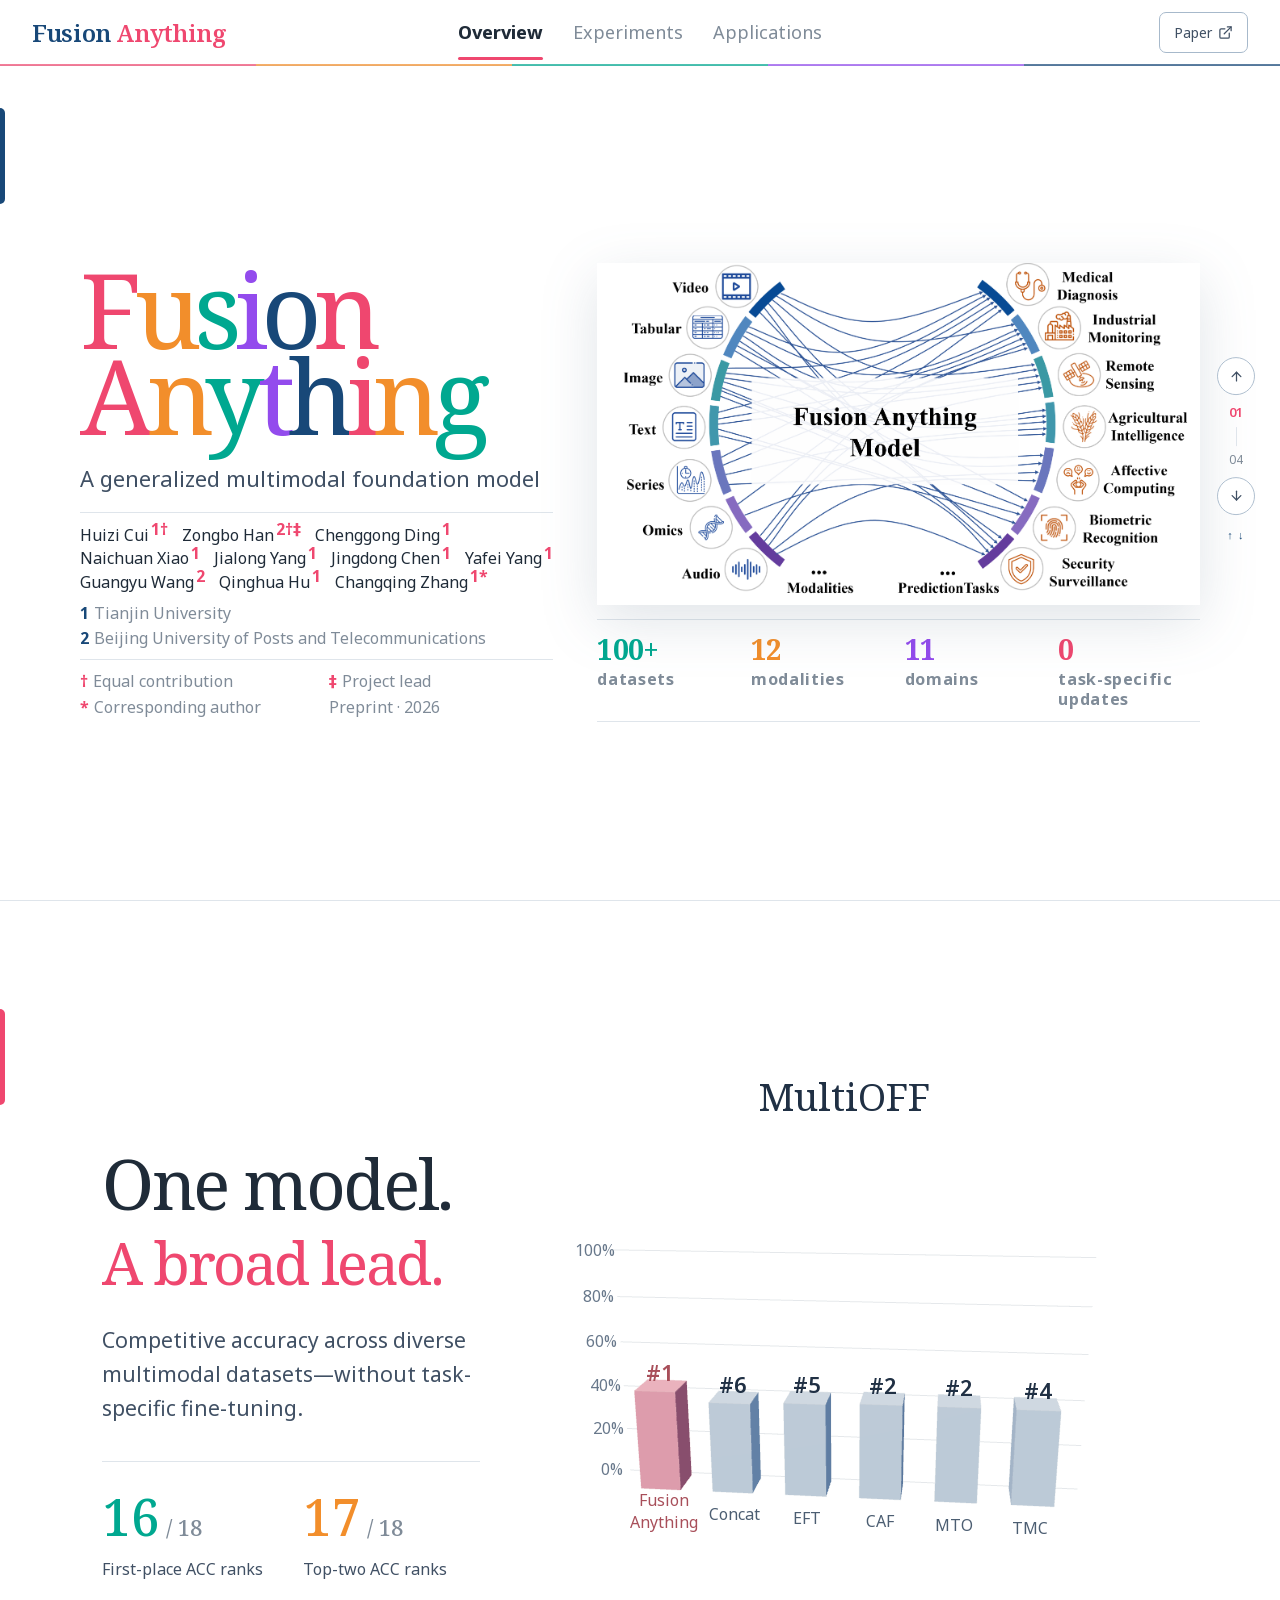
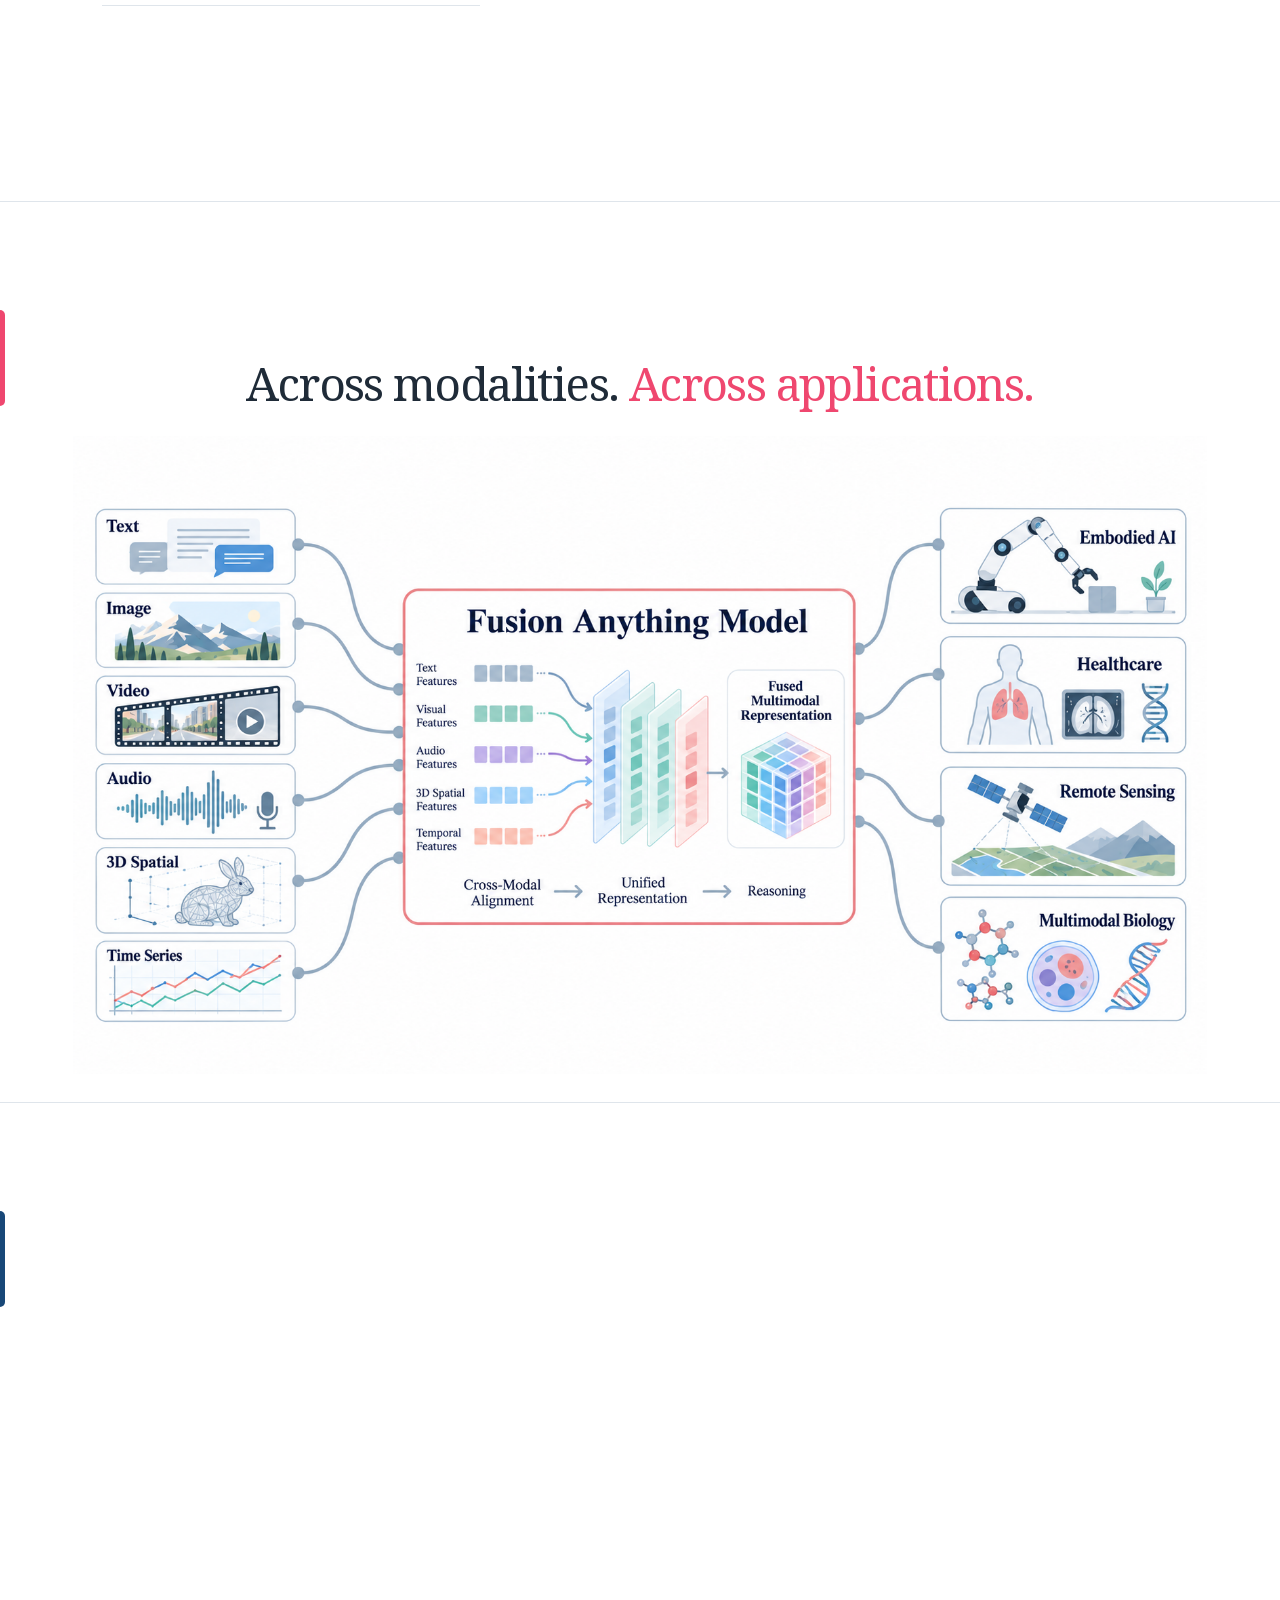
==== commit d90ee0a4: "Simplify presentation and add animated 3D results" ====
--- a/index.html
+++ b/index.html
@@ -1,6 +1 @@
-<!DOCTYPE html><!--nlb1_EBE6wctbl8jEoxlB--><html lang="en"><head><meta charSet="utf-8"/><meta name="viewport" content="width=device-width, initial-scale=1"/><link rel="preload" href="/_next/static/media/1755441e3a2fa970-s.p.woff2" as="font" crossorigin="" type="font/woff2"/><link rel="preload" href="/_next/static/media/30d74baa196fe88a-s.p.woff2" as="font" crossorigin="" type="font/woff2"/><link rel="stylesheet" href="/_next/static/css/7842025d4adf99b6.css" data-precedence="next"/><link rel="preload" as="script" fetchPriority="low" href="/_next/static/chunks/webpack-233bcfae1454e4f4.js"/><script src="/_next/static/chunks/4bd1b696-c023c6e3521b1417.js" async=""></script><script src="/_next/static/chunks/255-a85cef9cc3a04b12.js" async=""></script><script src="/_next/static/chunks/main-app-768654682fece701.js" async=""></script><script src="/_next/static/chunks/419-58613d8099c860e0.js" async=""></script><script src="/_next/static/chunks/app/page-6a335a0acabb121f.js" async=""></script><meta name="next-size-adjust" content=""/><title>Fusion Anything — A Generalized Multimodal Foundation Model</title><meta name="description" content="A visual research project page for Fusion Anything, a unified foundation model for generalized multimodal prediction."/><meta name="keywords" content="Fusion Anything,multimodal learning,foundation model,in-context learning"/><meta property="og:title" content="Fusion Anything"/><meta property="og:description" content="Learning transferable multimodal correlations across arbitrary modalities and tasks."/><meta property="og:type" content="website"/><meta name="twitter:card" content="summary"/><meta name="twitter:title" content="Fusion Anything"/><meta name="twitter:description" content="Learning transferable multimodal correlations across arbitrary modalities and tasks."/><script src="/_next/static/chunks/polyfills-42372ed130431b0a.js" noModule=""></script></head><body class="__variable_c85df0 __variable_d4b326"><div hidden=""><!--$--><!--/$--></div><main class="academic-site"><header class="academic-header"><a class="header-title" href="#motivation"><span>Fusion</span> <em>Anything</em></a><nav aria-label="Primary"><a class="is-active" href="#motivation">Motivation</a><a class="" href="#method">Method</a><a class="" href="#experiments">Experiments</a><a class="" href="#conclusion">Conclusion</a><a class="" href="#applications">Applications</a></nav><a class="header-paper" href="https://www.researchgate.net/publication/413785302_Fusion_Anything_A_Generalized_Multimodal_Foundation_Model" target="_blank" rel="noreferrer">Paper <svg xmlns="http://www.w3.org/2000/svg" width="15" height="15" viewBox="0 0 24 24" fill="none" stroke="currentColor" stroke-width="2" stroke-linecap="round" stroke-linejoin="round" class="lucide lucide-external-link"><path d="M15 3h6v6"></path><path d="M10 14 21 3"></path><path d="M18 13v6a2 2 0 0 1-2 2H5a2 2 0 0 1-2-2V8a2 2 0 0 1 2-2h6"></path></svg></a></header><aside class="keyboard-nav" aria-label="Slide navigation"><button type="button" aria-label="Previous slide" disabled=""><svg xmlns="http://www.w3.org/2000/svg" width="15" height="15" viewBox="0 0 24 24" fill="none" stroke="currentColor" stroke-width="2" stroke-linecap="round" stroke-linejoin="round" class="lucide lucide-arrow-up"><path d="m5 12 7-7 7 7"></path><path d="M12 19V5"></path></svg></button><span><b>01</b><i></i>13</span><button type="button" aria-label="Next slide"><svg xmlns="http://www.w3.org/2000/svg" width="15" height="15" viewBox="0 0 24 24" fill="none" stroke="currentColor" stroke-width="2" stroke-linecap="round" stroke-linejoin="round" class="lucide lucide-arrow-down"><path d="M12 5v14"></path><path d="m19 12-7 7-7-7"></path></svg></button><small>↑ ↓</small></aside><section id="motivation" class="slide hero-slide" data-slide-index="0"><div class="hero-inner"><div class="hero-main"><div class="hero-copy"><h1 aria-label="Fusion Anything"><span class="hero-title-word" aria-hidden="true"><i>F</i><i>u</i><i>s</i><i>i</i><i>o</i><i>n</i></span><span class="hero-title-word" aria-hidden="true"><i>A</i><i>n</i><i>y</i><i>t</i><i>h</i><i>i</i><i>n</i><i>g</i></span></h1><p>A generalized multimodal foundation model</p><div class="hero-author-block"><div class="author-list" aria-label="Paper authors"><span class="author-name" aria-label="Huizi Cui, affiliation 1, equal contribution">Huizi Cui<span class="author-symbols" aria-hidden="true">1<!-- -->†</span></span><span class="author-name" aria-label="Zongbo Han, affiliation 2, equal contribution and project lead">Zongbo Han<span class="author-symbols" aria-hidden="true">2<!-- -->†‡</span></span><span class="author-name" aria-label="Chenggong Ding, affiliation 1">Chenggong Ding<span class="author-symbols" aria-hidden="true">1</span></span><span class="author-name" aria-label="Naichuan Xiao, affiliation 1">Naichuan Xiao<span class="author-symbols" aria-hidden="true">1</span></span><span class="author-name" aria-label="Jialong Yang, affiliation 1">Jialong Yang<span class="author-symbols" aria-hidden="true">1</span></span><span class="author-name" aria-label="Jingdong Chen, affiliation 1">Jingdong Chen<span class="author-symbols" aria-hidden="true">1</span></span><span class="author-name" aria-label="Yafei Yang, affiliation 1">Yafei Yang<span class="author-symbols" aria-hidden="true">1</span></span><span class="author-name" aria-label="Guangyu Wang, affiliation 2">Guangyu Wang<span class="author-symbols" aria-hidden="true">2</span></span><span class="author-name" aria-label="Qinghua Hu, affiliation 1">Qinghua Hu<span class="author-symbols" aria-hidden="true">1</span></span><span class="author-name" aria-label="Changqing Zhang, affiliation 1, corresponding author">Changqing Zhang<span class="author-symbols" aria-hidden="true">1<!-- -->*</span></span></div><div class="author-affiliations"><span><b>1</b>Tianjin University</span><span><b>2</b>Beijing University of Posts and Telecommunications</span></div></div><div class="hero-role-block"><div class="author-legend"><span><b>†</b>Equal contribution</span><span><b>‡</b>Project lead</span><span><b>*</b>Corresponding author</span><span>Preprint · 2026</span></div></div></div><div class="hero-visual"><figure class="paper-figure hero-figure"><img alt="Figure 1 from the Fusion Anything paper showing arbitrary modalities entering a unified model and connecting to prediction tasks" loading="lazy" width="1200" height="700" decoding="async" data-nimg="1" style="color:transparent" src="/figure-1.png"/></figure><div class="hero-counts" aria-label="Evaluation scope"><span><b>100+</b>datasets</span><span><b>12</b>modalities</span><span><b>11</b>domains</span><span><b>0</b>task-specific updates</span></div></div></div></div></section><section id="problem" class="slide " data-slide-index="1"><div class="slide-inner"><div class="slide-heading"><div><h2>From fixed fusion<br/><em>to open settings.</em></h2><p class="slide-subtitle">Most multimodal models are trained around a predefined set of modalities and one prediction objective.</p></div></div><div class="problem-columns"><div><span class="overline">Existing paradigm</span><div class="problem-list"><p>Image + Text <b>→</b> Model A</p><p>Audio + Video <b>→</b> Model B</p><p>Clinical image + patient metadata <b>→</b> Model C</p><p class="muted">New modality <b>→</b> retrain</p></div></div><div class="question-panel"><span class="overline">The question</span><p>Can one model adapt to <strong>arbitrary modality combinations</strong> and <strong>arbitrary prediction tasks</strong>?</p></div></div></div></section><section id="method" class="slide " data-slide-index="2"><div class="slide-inner"><div class="slide-heading"><div><h2>Synthetic data for<br/><em>missing worlds.</em></h2><p class="slide-subtitle">Structural Multimodal Causal Models generate diverse correlation patterns when real-world multimodal data are scarce.</p></div></div><figure class="paper-figure wide-figure"><img alt="Figure 2 from the paper showing the synthetic multimodal data generation process and SMCM causal graph" loading="lazy" width="1200" height="700" decoding="async" data-nimg="1" style="color:transparent" src="/figure-2.png"/></figure><div class="caption-row"><p><b>Root representation</b><br/>A shared latent state provides the underlying information.</p><p><b>Shared nodes</b><br/>Selected information travels across multiple modality nodes.</p><p><b>Private nodes</b><br/>Modality-specific variation remains local.</p></div></div></section><section id="architecture" class="slide " data-slide-index="3"><div class="slide-inner"><div class="slide-heading"><div><h2>One model, many<br/><em>prediction tasks.</em></h2><p class="slide-subtitle">Fusion Anything extends context-based prediction from structured data to heterogeneous multimodal settings.</p></div></div><figure class="paper-figure wide-figure architecture-figure"><img alt="Figure 3 from the paper showing real-world data entering unified token generation, correlation pattern activation and prediction" loading="lazy" width="1200" height="700" decoding="async" data-nimg="1" style="color:transparent" src="/figure-3.png"/></figure><div class="architecture-notes"><span><b>Encode</b> available modalities</span><span><b>Map</b> them into a unified token space</span><span><b>Infer</b> from labeled context examples</span></div></div></section><section id="attention" class="slide " data-slide-index="4"><div class="slide-inner"><div class="slide-heading"><div><h2>Keep the structure<br/><em>of the evidence.</em></h2><p class="slide-subtitle">Hierarchical multimodal attention models relationships at three levels instead of treating every token as an unordered sequence.</p></div></div><div class="data-table-wrap "><table aria-label="Hierarchical multimodal attention levels"><thead><tr><th>Level</th><th>What it models</th><th>Why it matters</th></tr></thead><tbody><tr><th>Modality-level attention</th><td>Dependencies among tokens within one modality</td><td>Preserves modality-specific representation</td></tr><tr><th>Cross-modality attention</th><td>Interactions among modalities in one sample</td><td>Captures complementary and shared information</td></tr><tr><th>Sample-level attention</th><td>Information across contextual samples</td><td>Infers the task-relevant correlation pattern</td></tr></tbody></table></div><div class="side-note"><span class="overline">The hierarchy</span><p>tokens → modalities → samples → task</p></div></div></section><section id="in-context" class="slide " data-slide-index="5"><div class="slide-inner"><div class="slide-heading"><div><h2>The task is in<br/><em>the context.</em></h2><p class="slide-subtitle">At inference time, labeled examples identify the association to use for an unseen query. Parameters remain fixed.</p></div></div><div class="context-layout"><div class="context-set"><span class="overline">Context set · labeled</span><div>x₁ → y₁</div><div>x₂ → y₂</div><div>x₃ → y₃</div><div>x₄ → y₄</div></div><div class="context-arrow">→</div><div class="context-model"><b>Fusion<br/>Anything</b><span>activate relevant<br/>correlation pattern</span></div><div class="context-arrow">→</div><div class="context-query"><span class="overline">Query · unseen</span><strong>x<sub>q</sub> → ?</strong><small>prediction</small></div></div><div class="fixed-note"><b>NO PARAMETER UPDATE</b><span>direct prediction on unseen multimodal settings</span></div></div></section><section id="experiments" class="slide " data-slide-index="6"><div class="slide-inner"><div class="slide-heading"><div><h2>Competitive with<br/><em>specialized models.</em></h2></div></div><div class="result-table-block"><div class="data-table-wrap " data-scrollable="true" tabindex="0"><table aria-label="Accuracy comparison across 18 datasets"><thead><tr><th>Dataset</th><th>Fusion Anything ACC (%)</th><th>Specialized average ACC (%)</th><th>Difference (pp)</th></tr></thead><tbody><tr><th>MultiOFF</th><td class="best">65.77</td><td>60.40</td><td class="delta">+<!-- -->5.37</td></tr><tr><th>Twitter1517</th><td class="best">76.47</td><td>76.01</td><td class="delta">+<!-- -->0.46</td></tr><tr><th>CMU-MOSI</th><td class="best">72.30</td><td>62.25</td><td class="delta">+<!-- -->10.05</td></tr><tr><th>UR-FUNNY</th><td class="best">61.97</td><td>60.72</td><td class="delta">+<!-- -->1.25</td></tr><tr><th>MUStARD</th><td class="best">72.46</td><td>69.85</td><td class="delta">+<!-- -->2.61</td></tr><tr><th>MET-Meme(E)</th><td class="best">37.91</td><td>29.70</td><td class="delta">+<!-- -->8.21</td></tr><tr><th>RAVDESS</th><td class="best">70.00</td><td>51.49</td><td class="delta">+<!-- -->18.51</td></tr><tr><th>Memotion</th><td class="best">78.18</td><td>78.00</td><td class="delta">+<!-- -->0.18</td></tr><tr><th>NYUDv2</th><td class="best">62.84</td><td>47.36</td><td class="delta">+<!-- -->15.48</td></tr><tr><th>Enrico</th><td class="best">52.74</td><td>45.71</td><td class="delta">+<!-- -->7.03</td></tr><tr><th>GAMMA</th><td class="best">85.00</td><td>61.20</td><td class="delta">+<!-- -->23.80</td></tr><tr><th>TCGA-KIRC</th><td class="best">75.76</td><td>69.50</td><td class="delta">+<!-- -->6.26</td></tr><tr><th>ROSMAP</th><td class="best">76.42</td><td>68.81</td><td class="delta">+<!-- -->7.61</td></tr><tr><th>TCGA-SKCM</th><td class="best">59.18</td><td>54.69</td><td class="delta">+<!-- -->4.49</td></tr><tr><th>PAD-UFES-20</th><td class="best">76.11</td><td>71.76</td><td class="delta">+<!-- -->4.35</td></tr><tr><th>SIIM-ISIC</th><td class="best">97.83</td><td>97.80</td><td class="delta">+<!-- -->0.03</td></tr><tr><th>Trento</th><td class="best">97.75</td><td>97.07</td><td class="delta">+<!-- -->0.68</td></tr><tr><th>ForestNet</th><td class="best">69.91</td><td>54.66</td><td class="delta">+<!-- -->15.25</td></tr></tbody></table></div><p class="result-table-note">Updated Table 3 ACC values. Specialized average is the mean of five supervised fusion baselines; Difference is measured in percentage points.</p></div></div></section><section id="benchmark" class="slide " data-slide-index="7"><div class="slide-inner"><div class="slide-heading"><div><h2>Consistent across<br/><em>different data worlds.</em></h2><p class="slide-subtitle">The updated ranking matrix records 16 first-place ranks and 17 top-two finishes across the 18 main datasets.</p></div></div><div class="benchmark-summary"><div><strong>16</strong><span>first-place ranks</span></div><div><strong>17 / 18</strong><span>top-two finishes</span></div></div><figure class="paper-figure benchmark-figure"><img alt="Updated Figure 4 ranking matrix across Social Media Analysis, Affective Computing, Visual Understanding, Medical, and Remote Sensing datasets" loading="lazy" width="1200" height="700" decoding="async" data-nimg="1" style="color:transparent" src="/figure-4.png"/><figcaption>Performance rankings across 18 main datasets; darker cells indicate stronger ranks.</figcaption></figure></div></section><section id="context-scaling" class="slide " data-slide-index="8"><div class="slide-inner"><div class="slide-heading"><div><h2>More context,<br/><em>generally stronger prediction.</em></h2><p class="slide-subtitle">Across six datasets, accuracy generally improves as context grows, with local variation and diminishing gains.</p></div></div><figure class="context-chart"><div class="chart-legend"><span><i style="background:#6B4C7A"></i>ForestNet</span><span><i style="background:#1F5A85"></i>CMU-MOSI</span><span><i style="background:#C2671A"></i>WESAD</span><span><i style="background:#B22222"></i>Twitter2015</span><span><i style="background:#276B3A"></i>PAD-UFES-20</span><span><i style="background:#2F7F83"></i>NYUDv2</span></div><div class="chart-body"><div class="chart-y-label">Accuracy</div><div class="chart-y-ticks"><span>0.9</span><span>0.8</span><span>0.7</span><span>0.6</span><span>0.5</span><span>0.4</span></div><div class="chart-plot"><svg viewBox="0 0 760 190" preserveAspectRatio="xMidYMid meet" role="img" aria-label="Mean accuracy across three sampling seeds at ten context fractions for six datasets; translucent bands show sample standard deviation"><line x1="0" x2="760" y1="0" y2="0" class="chart-gridline"></line><line x1="0" x2="760" y1="38" y2="38" class="chart-gridline"></line><line x1="0" x2="760" y1="76.00000000000003" y2="76.00000000000003" class="chart-gridline"></line><line x1="0" x2="760" y1="114.00000000000001" y2="114.00000000000001" class="chart-gridline"></line><line x1="0" x2="760" y1="152" y2="152" class="chart-gridline"></line><line x1="0" x2="760" y1="190" y2="190" class="chart-gridline"></line><line x1="0" x2="0" y1="0" y2="190" class="chart-gridline"></line><line x1="84.44444444444444" x2="84.44444444444444" y1="0" y2="190" class="chart-gridline"></line><line x1="168.88888888888889" x2="168.88888888888889" y1="0" y2="190" class="chart-gridline"></line><line x1="253.33333333333331" x2="253.33333333333331" y1="0" y2="190" class="chart-gridline"></line><line x1="337.77777777777777" x2="337.77777777777777" y1="0" y2="190" class="chart-gridline"></line><line x1="422.22222222222223" x2="422.22222222222223" y1="0" y2="190" class="chart-gridline"></line><line x1="506.66666666666663" x2="506.66666666666663" y1="0" y2="190" class="chart-gridline"></line><line x1="591.1111111111111" x2="591.1111111111111" y1="0" y2="190" class="chart-gridline"></line><line x1="675.5555555555555" x2="675.5555555555555" y1="0" y2="190" class="chart-gridline"></line><line x1="760" x2="760" y1="0" y2="190" class="chart-gridline"></line><polygon points="0,103.43599999999999 84.44444444444444,89.37599999999999 168.88888888888889,86.56400000000005 253.33333333333331,83.37200000000001 337.77777777777777,81.624 422.22222222222223,79.83800000000002 506.66666666666663,80.028 591.1111111111111,76.34200000000003 675.5555555555555,76.72200000000004 760,76.34199999999998 760,76.34199999999998 675.5555555555555,81.66199999999999 591.1111111111111,82.80199999999999 506.66666666666663,83.67600000000003 422.22222222222223,83.866 337.77777777777777,86.25999999999999 253.33333333333331,88.61600000000003 168.88888888888889,94.54400000000001 84.44444444444444,103.892 0,115.596" fill="#6B4C7A" fill-opacity="0.14"></polygon><polygon points="0,84.74000000000004 84.44444444444444,77.026 168.88888888888889,77.48200000000003 253.33333333333331,75.16399999999999 337.77777777777777,70.83200000000001 422.22222222222223,64.59999999999997 506.66666666666663,64.41 591.1111111111111,65.474 675.5555555555555,65.74000000000001 760,67.26000000000002 760,67.26000000000002 675.5555555555555,69.15999999999998 591.1111111111111,68.66599999999998 506.66666666666663,77.86200000000004 422.22222222222223,75.772 337.77777777777777,86.184 253.33333333333331,87.39999999999999 168.88888888888889,83.63800000000003 84.44444444444444,95.87400000000002 0,104.04400000000001" fill="#1F5A85" fill-opacity="0.14"></polygon><polygon points="0,56.54400000000001 84.44444444444444,50.61600000000004 168.88888888888889,44.117999999999995 253.33333333333331,43.623999999999995 337.77777777777777,44.042 422.22222222222223,42.635999999999996 506.66666666666663,38.341999999999985 591.1111111111111,38.53200000000001 675.5555555555555,38.15199999999999 760,33.81999999999999 760,33.81999999999999 675.5555555555555,40.20400000000001 591.1111111111111,43.168000000000006 506.66666666666663,41.382000000000005 422.22222222222223,46.96800000000002 337.77777777777777,51.18599999999998 253.33333333333331,54.948000000000036 168.88888888888889,57.646000000000015 84.44444444444444,61.635999999999996 0,61.331999999999994" fill="#C2671A" fill-opacity="0.14"></polygon><polygon points="0,101.802 84.44444444444444,94.84799999999997 168.88888888888889,90.55399999999999 253.33333333333331,85.19600000000003 337.77777777777777,88.99599999999998 422.22222222222223,87.02 506.66666666666663,83.37200000000001 591.1111111111111,84.93 675.5555555555555,85.11999999999999 760,83.67600000000003 760,83.67600000000003 675.5555555555555,86.56400000000001 591.1111111111111,89.26200000000004 506.66666666666663,89.30000000000004 422.22222222222223,90.06 337.77777777777777,92.49200000000002 253.33333333333331,92.41599999999998 168.88888888888889,95.57000000000002 84.44444444444444,98.34400000000001 0,108.03399999999999" fill="#B22222" fill-opacity="0.14"></polygon><polygon points="0,69.65400000000001 84.44444444444444,62.129999999999995 168.88888888888889,56.012 253.33333333333331,55.78400000000002 337.77777777777777,53.69399999999999 422.22222222222223,53.884000000000015 506.66666666666663,50.692000000000036 591.1111111111111,51.148000000000025 675.5555555555555,51.37600000000003 760,52.934 760,52.934 675.5555555555555,53.04800000000003 591.1111111111111,53.656000000000006 506.66666666666663,54.644000000000005 422.22222222222223,56.54399999999998 337.77777777777777,58.25399999999999 253.33333333333331,60.26800000000003 168.88888888888889,64.06800000000003 84.44444444444444,67.22200000000002 0,82.65" fill="#276B3A" fill-opacity="0.14"></polygon><polygon points="0,149.34 84.44444444444444,125.81800000000003 168.88888888888889,123.69 253.33333333333331,117.876 337.77777777777777,121.41 422.22222222222223,109.66800000000003 506.66666666666663,100.32000000000001 591.1111111111111,108.52800000000003 675.5555555555555,104.918 760,103.20800000000003 760,103.20800000000003 675.5555555555555,107.274 591.1111111111111,110.27600000000001 506.66666666666663,116.12800000000004 422.22222222222223,121.52399999999999 337.77777777777777,124.45 253.33333333333331,128.44000000000003 168.88888888888889,127.26200000000003 84.44444444444444,134.406 0,156.18" fill="#2F7F83" fill-opacity="0.14"></polygon><g><polyline points="0,109.516 84.44444444444444,96.63399999999999 168.88888888888889,90.55400000000003 253.33333333333331,85.99400000000003 337.77777777777777,83.942 422.22222222222223,81.85200000000002 506.66666666666663,81.85200000000002 591.1111111111111,79.57200000000002 675.5555555555555,79.19200000000001 760,76.34199999999998" fill="none" stroke="#6B4C7A" stroke-width="3" vector-effect="non-scaling-stroke"></polyline><polygon fill="#fff" stroke="#6B4C7A" stroke-width="2.4" vector-effect="non-scaling-stroke" points="3.9801020972288977e-16,116.016 -5.6291651245988525,106.266 5.629165124598849,106.266"></polygon><polygon fill="#fff" stroke="#6B4C7A" stroke-width="2.4" vector-effect="non-scaling-stroke" points="84.44444444444444,103.13399999999999 78.81527931984559,93.38399999999999 90.0736095690433,93.38399999999999"></polygon><polygon fill="#fff" stroke="#6B4C7A" stroke-width="2.4" vector-effect="non-scaling-stroke" points="168.88888888888889,97.05400000000003 163.25972376429004,87.30400000000003 174.51805401348773,87.30400000000003"></polygon><polygon fill="#fff" stroke="#6B4C7A" stroke-width="2.4" vector-effect="non-scaling-stroke" points="253.33333333333331,92.49400000000003 247.70416820873447,82.74400000000003 258.96249845793216,82.74400000000003"></polygon><polygon fill="#fff" stroke="#6B4C7A" stroke-width="2.4" vector-effect="non-scaling-stroke" points="337.77777777777777,90.442 332.14861265317893,80.692 343.4069429023766,80.692"></polygon><polygon fill="#fff" stroke="#6B4C7A" stroke-width="2.4" vector-effect="non-scaling-stroke" points="422.22222222222223,88.35200000000002 416.5930570976234,78.60200000000002 427.85138734682107,78.60200000000002"></polygon><polygon fill="#fff" stroke="#6B4C7A" stroke-width="2.4" vector-effect="non-scaling-stroke" points="506.66666666666663,88.35200000000002 501.0375015420678,78.60200000000002 512.2958317912655,78.60200000000002"></polygon><polygon fill="#fff" stroke="#6B4C7A" stroke-width="2.4" vector-effect="non-scaling-stroke" points="591.1111111111111,86.07200000000002 585.4819459865122,76.32200000000002 596.74027623571,76.32200000000002"></polygon><polygon fill="#fff" stroke="#6B4C7A" stroke-width="2.4" vector-effect="non-scaling-stroke" points="675.5555555555555,85.69200000000001 669.9263904309566,75.94200000000001 681.1847206801544,75.94200000000001"></polygon><polygon fill="#fff" stroke="#6B4C7A" stroke-width="2.4" vector-effect="non-scaling-stroke" points="760,82.84199999999998 754.3708348754011,73.09199999999998 765.6291651245989,73.09199999999998"></polygon></g><g><polyline points="0,94.39200000000002 84.44444444444444,86.45000000000002 168.88888888888889,80.56000000000003 253.33333333333331,81.282 337.77777777777777,78.508 422.22222222222223,70.18599999999999 506.66666666666663,71.13600000000001 591.1111111111111,67.07 675.5555555555555,67.45 760,67.26000000000002" fill="none" stroke="#1F5A85" stroke-width="3" vector-effect="non-scaling-stroke"></polyline><polygon fill="#fff" stroke="#1F5A85" stroke-width="2.4" vector-effect="non-scaling-stroke" points="3.9801020972288977e-16,87.89200000000002 1.7633557568774194,91.96494901687518 6.181867355918498,92.38338953656287 2.8531695488854605,95.31905098312487 3.8206041399010755,99.65061046343718 1.8369701987210297e-16,97.39200000000002 -3.8206041399010746,99.65061046343718 -2.8531695488854605,95.31905098312487 -6.181867355918499,92.38338953656287 -1.7633557568774196,91.96494901687518"></polygon><polygon fill="#fff" stroke="#1F5A85" stroke-width="2.4" vector-effect="non-scaling-stroke" points="84.44444444444444,79.95000000000002 86.20780020132186,84.02294901687517 90.62631180036294,84.44138953656287 87.2976139933299,87.37705098312486 88.26504858434552,91.70861046343717 84.44444444444444,89.45000000000002 80.62384030454336,91.70861046343717 81.59127489555898,87.37705098312486 78.26257708852594,84.44138953656287 82.68108868756703,84.02294901687517"></polygon><polygon fill="#fff" stroke="#1F5A85" stroke-width="2.4" vector-effect="non-scaling-stroke" points="168.88888888888889,74.06000000000003 170.6522446457663,78.13294901687519 175.07075624480737,78.55138953656288 171.74205843777435,81.48705098312487 172.70949302878995,85.81861046343718 168.88888888888889,83.56000000000003 165.06828474898782,85.81861046343718 166.03571934000342,81.48705098312487 162.70702153297037,78.55138953656288 167.12553313201147,78.13294901687519"></polygon><polygon fill="#fff" stroke="#1F5A85" stroke-width="2.4" vector-effect="non-scaling-stroke" points="253.33333333333331,74.782 255.09668909021073,78.85494901687515 259.5152006892518,79.27338953656283 256.18650288221875,82.20905098312484 257.1539374732344,86.54061046343716 253.33333333333331,84.282 249.51272919343225,86.54061046343716 250.48016378444785,82.20905098312484 247.15146597741483,79.27338953656285 251.5699775764559,78.85494901687515"></polygon><polygon fill="#fff" stroke="#1F5A85" stroke-width="2.4" vector-effect="non-scaling-stroke" points="337.77777777777777,72.008 339.5411335346552,76.08094901687515 343.95964513369626,76.49938953656283 340.6309473266632,79.43505098312484 341.59838191767886,83.76661046343716 337.77777777777777,81.508 333.9571736378767,83.76661046343716 334.92460822889234,79.43505098312484 331.5959104218593,76.49938953656284 336.0144220209003,76.08094901687515"></polygon><polygon fill="#fff" stroke="#1F5A85" stroke-width="2.4" vector-effect="non-scaling-stroke" points="422.22222222222223,63.68599999999999 423.9855779790997,67.75894901687515 428.4040895781407,68.17738953656283 425.07539177110766,71.11305098312484 426.0428263621233,75.44461046343716 422.22222222222223,73.18599999999999 418.40161808232114,75.44461046343716 419.3690526733368,71.11305098312484 416.04035486630374,68.17738953656284 420.4588664653448,67.75894901687515"></polygon><polygon fill="#fff" stroke="#1F5A85" stroke-width="2.4" vector-effect="non-scaling-stroke" points="506.66666666666663,64.63600000000001 508.4300224235441,68.70894901687517 512.8485340225851,69.12738953656284 509.51983621555206,72.06305098312485 510.4872708065677,76.39461046343717 506.66666666666663,74.13600000000001 502.84606252676554,76.39461046343717 503.8134971177812,72.06305098312485 500.48479931074814,69.12738953656286 504.9033109097892,68.70894901687517"></polygon><polygon fill="#fff" stroke="#1F5A85" stroke-width="2.4" vector-effect="non-scaling-stroke" points="591.1111111111111,60.56999999999999 592.8744668679885,64.64294901687515 597.2929784670296,65.06138953656284 593.9642806599966,67.99705098312484 594.9317152510122,72.32861046343714 591.1111111111111,70.07 587.29050697121,72.32861046343714 588.2579415622256,67.99705098312484 584.9292437551926,65.06138953656284 589.3477553542336,64.64294901687515"></polygon><polygon fill="#fff" stroke="#1F5A85" stroke-width="2.4" vector-effect="non-scaling-stroke" points="675.5555555555555,60.95 677.318911312433,65.02294901687516 681.737422911474,65.44138953656284 678.408725104441,68.37705098312485 679.3761596954566,72.70861046343717 675.5555555555555,70.45 671.7349514156545,72.70861046343717 672.70238600667,68.37705098312485 669.3736881996371,65.44138953656285 673.7921997986781,65.02294901687516"></polygon><polygon fill="#fff" stroke="#1F5A85" stroke-width="2.4" vector-effect="non-scaling-stroke" points="760,60.76000000000002 761.7633557568774,64.83294901687518 766.1818673559185,65.25138953656287 762.8531695488855,68.18705098312486 763.8206041399011,72.51861046343717 760,70.26000000000002 756.1793958600989,72.51861046343717 757.1468304511145,68.18705098312486 753.8181326440815,65.25138953656287 758.2366442431226,64.83294901687518"></polygon></g><g><polyline points="0,58.93800000000002 84.44444444444444,56.12600000000003 168.88888888888889,50.882000000000005 253.33333333333331,49.286 337.77777777777777,47.613999999999976 422.22222222222223,44.80199999999999 506.66666666666663,39.861999999999995 591.1111111111111,40.85000000000002 675.5555555555555,39.178 760,33.81999999999999" fill="none" stroke="#C2671A" stroke-width="3" vector-effect="non-scaling-stroke"></polyline><polygon fill="#fff" stroke="#C2671A" stroke-width="2.4" vector-effect="non-scaling-stroke" points="6,58.93800000000002 3.000000000000001,64.13415242270665 -2.9999999999999987,64.13415242270665 -6,58.93800000000002 -3.0000000000000027,53.741847577293385 3.000000000000001,53.741847577293385"></polygon><polygon fill="#fff" stroke="#C2671A" stroke-width="2.4" vector-effect="non-scaling-stroke" points="90.44444444444444,56.12600000000003 87.44444444444444,61.322152422706665 81.44444444444444,61.322152422706665 78.44444444444444,56.12600000000003 81.44444444444444,50.9298475772934 87.44444444444444,50.9298475772934"></polygon><polygon fill="#fff" stroke="#C2671A" stroke-width="2.4" vector-effect="non-scaling-stroke" points="174.88888888888889,50.882000000000005 171.88888888888889,56.07815242270664 165.88888888888889,56.07815242270664 162.88888888888889,50.882000000000005 165.88888888888889,45.68584757729337 171.88888888888889,45.68584757729337"></polygon><polygon fill="#fff" stroke="#C2671A" stroke-width="2.4" vector-effect="non-scaling-stroke" points="259.3333333333333,49.286 256.3333333333333,54.48215242270663 250.33333333333331,54.48215242270663 247.33333333333331,49.286 250.33333333333331,44.08984757729337 256.3333333333333,44.08984757729337"></polygon><polygon fill="#fff" stroke="#C2671A" stroke-width="2.4" vector-effect="non-scaling-stroke" points="343.77777777777777,47.613999999999976 340.77777777777777,52.81015242270661 334.77777777777777,52.81015242270661 331.77777777777777,47.613999999999976 334.77777777777777,42.417847577293344 340.77777777777777,42.417847577293344"></polygon><polygon fill="#fff" stroke="#C2671A" stroke-width="2.4" vector-effect="non-scaling-stroke" points="428.22222222222223,44.80199999999999 425.22222222222223,49.998152422706625 419.22222222222223,49.998152422706625 416.22222222222223,44.80199999999999 419.22222222222223,39.60584757729336 425.22222222222223,39.60584757729336"></polygon><polygon fill="#fff" stroke="#C2671A" stroke-width="2.4" vector-effect="non-scaling-stroke" points="512.6666666666666,39.861999999999995 509.66666666666663,45.05815242270663 503.66666666666663,45.05815242270663 500.66666666666663,39.861999999999995 503.66666666666663,34.66584757729336 509.66666666666663,34.66584757729336"></polygon><polygon fill="#fff" stroke="#C2671A" stroke-width="2.4" vector-effect="non-scaling-stroke" points="597.1111111111111,40.85000000000002 594.1111111111111,46.046152422706655 588.1111111111111,46.046152422706655 585.1111111111111,40.85000000000002 588.1111111111111,35.65384757729339 594.1111111111111,35.65384757729339"></polygon><polygon fill="#fff" stroke="#C2671A" stroke-width="2.4" vector-effect="non-scaling-stroke" points="681.5555555555555,39.178 678.5555555555555,44.37415242270663 672.5555555555555,44.37415242270663 669.5555555555555,39.178 672.5555555555555,33.981847577293365 678.5555555555555,33.981847577293365"></polygon><polygon fill="#fff" stroke="#C2671A" stroke-width="2.4" vector-effect="non-scaling-stroke" points="766,33.81999999999999 763,39.016152422706625 757,39.016152422706625 754,33.81999999999999 757,28.62384757729336 763,28.62384757729336"></polygon></g><g><polyline points="0,104.918 84.44444444444444,96.59599999999999 168.88888888888889,93.062 253.33333333333331,88.80600000000001 337.77777777777777,90.744 422.22222222222223,88.53999999999999 506.66666666666663,86.33600000000003 591.1111111111111,87.09600000000003 675.5555555555555,85.842 760,83.67600000000003" fill="none" stroke="#B22222" stroke-width="3" vector-effect="non-scaling-stroke"></polyline><rect fill="#fff" stroke="#B22222" stroke-width="2.4" vector-effect="non-scaling-stroke" x="-5" y="99.918" width="10" height="10"></rect><rect fill="#fff" stroke="#B22222" stroke-width="2.4" vector-effect="non-scaling-stroke" x="79.44444444444444" y="91.59599999999999" width="10" height="10"></rect><rect fill="#fff" stroke="#B22222" stroke-width="2.4" vector-effect="non-scaling-stroke" x="163.88888888888889" y="88.062" width="10" height="10"></rect><rect fill="#fff" stroke="#B22222" stroke-width="2.4" vector-effect="non-scaling-stroke" x="248.33333333333331" y="83.80600000000001" width="10" height="10"></rect><rect fill="#fff" stroke="#B22222" stroke-width="2.4" vector-effect="non-scaling-stroke" x="332.77777777777777" y="85.744" width="10" height="10"></rect><rect fill="#fff" stroke="#B22222" stroke-width="2.4" vector-effect="non-scaling-stroke" x="417.22222222222223" y="83.53999999999999" width="10" height="10"></rect><rect fill="#fff" stroke="#B22222" stroke-width="2.4" vector-effect="non-scaling-stroke" x="501.66666666666663" y="81.33600000000003" width="10" height="10"></rect><rect fill="#fff" stroke="#B22222" stroke-width="2.4" vector-effect="non-scaling-stroke" x="586.1111111111111" y="82.09600000000003" width="10" height="10"></rect><rect fill="#fff" stroke="#B22222" stroke-width="2.4" vector-effect="non-scaling-stroke" x="670.5555555555555" y="80.842" width="10" height="10"></rect><rect fill="#fff" stroke="#B22222" stroke-width="2.4" vector-effect="non-scaling-stroke" x="755" y="78.67600000000003" width="10" height="10"></rect></g><g><polyline points="0,76.15200000000002 84.44444444444444,64.676 168.88888888888889,60.04000000000002 253.33333333333331,58.02600000000001 337.77777777777777,55.97399999999999 422.22222222222223,55.214 506.66666666666663,52.668000000000035 591.1111111111111,52.402000000000015 675.5555555555555,52.21200000000002 760,52.934" fill="none" stroke="#276B3A" stroke-width="3" vector-effect="non-scaling-stroke"></polyline><polygon fill="#fff" stroke="#276B3A" stroke-width="2.4" vector-effect="non-scaling-stroke" points="3.9801020972288977e-16,69.65200000000002 6.5,76.15200000000002 3.9801020972288977e-16,82.65200000000002 -6.5,76.15200000000002"></polygon><polygon fill="#fff" stroke="#276B3A" stroke-width="2.4" vector-effect="non-scaling-stroke" points="84.44444444444444,58.176 90.94444444444444,64.676 84.44444444444444,71.176 77.94444444444444,64.676"></polygon><polygon fill="#fff" stroke="#276B3A" stroke-width="2.4" vector-effect="non-scaling-stroke" points="168.88888888888889,53.54000000000002 175.38888888888889,60.04000000000002 168.88888888888889,66.54000000000002 162.38888888888889,60.04000000000002"></polygon><polygon fill="#fff" stroke="#276B3A" stroke-width="2.4" vector-effect="non-scaling-stroke" points="253.33333333333331,51.52600000000001 259.8333333333333,58.02600000000001 253.33333333333331,64.52600000000001 246.83333333333331,58.02600000000001"></polygon><polygon fill="#fff" stroke="#276B3A" stroke-width="2.4" vector-effect="non-scaling-stroke" points="337.77777777777777,49.47399999999999 344.27777777777777,55.97399999999999 337.77777777777777,62.47399999999999 331.27777777777777,55.97399999999999"></polygon><polygon fill="#fff" stroke="#276B3A" stroke-width="2.4" vector-effect="non-scaling-stroke" points="422.22222222222223,48.714 428.72222222222223,55.214 422.22222222222223,61.714 415.72222222222223,55.214"></polygon><polygon fill="#fff" stroke="#276B3A" stroke-width="2.4" vector-effect="non-scaling-stroke" points="506.66666666666663,46.168000000000035 513.1666666666666,52.668000000000035 506.66666666666663,59.168000000000035 500.16666666666663,52.668000000000035"></polygon><polygon fill="#fff" stroke="#276B3A" stroke-width="2.4" vector-effect="non-scaling-stroke" points="591.1111111111111,45.902000000000015 597.6111111111111,52.402000000000015 591.1111111111111,58.902000000000015 584.6111111111111,52.402000000000015"></polygon><polygon fill="#fff" stroke="#276B3A" stroke-width="2.4" vector-effect="non-scaling-stroke" points="675.5555555555555,45.71200000000002 682.0555555555555,52.21200000000002 675.5555555555555,58.71200000000002 669.0555555555555,52.21200000000002"></polygon><polygon fill="#fff" stroke="#276B3A" stroke-width="2.4" vector-effect="non-scaling-stroke" points="760,46.434 766.5,52.934 760,59.434 753.5,52.934"></polygon></g><g><polyline points="0,152.76000000000002 84.44444444444444,130.11200000000002 168.88888888888889,125.47600000000001 253.33333333333331,123.15800000000002 337.77777777777777,122.93 422.22222222222223,115.596 506.66666666666663,108.22400000000002 591.1111111111111,109.40200000000002 675.5555555555555,106.096 760,103.20800000000003" fill="none" stroke="#2F7F83" stroke-width="3" vector-effect="non-scaling-stroke"></polyline><circle fill="#fff" stroke="#2F7F83" stroke-width="2.4" vector-effect="non-scaling-stroke" cx="0" cy="152.76000000000002" r="5.2"></circle><circle fill="#fff" stroke="#2F7F83" stroke-width="2.4" vector-effect="non-scaling-stroke" cx="84.44444444444444" cy="130.11200000000002" r="5.2"></circle><circle fill="#fff" stroke="#2F7F83" stroke-width="2.4" vector-effect="non-scaling-stroke" cx="168.88888888888889" cy="125.47600000000001" r="5.2"></circle><circle fill="#fff" stroke="#2F7F83" stroke-width="2.4" vector-effect="non-scaling-stroke" cx="253.33333333333331" cy="123.15800000000002" r="5.2"></circle><circle fill="#fff" stroke="#2F7F83" stroke-width="2.4" vector-effect="non-scaling-stroke" cx="337.77777777777777" cy="122.93" r="5.2"></circle><circle fill="#fff" stroke="#2F7F83" stroke-width="2.4" vector-effect="non-scaling-stroke" cx="422.22222222222223" cy="115.596" r="5.2"></circle><circle fill="#fff" stroke="#2F7F83" stroke-width="2.4" vector-effect="non-scaling-stroke" cx="506.66666666666663" cy="108.22400000000002" r="5.2"></circle><circle fill="#fff" stroke="#2F7F83" stroke-width="2.4" vector-effect="non-scaling-stroke" cx="591.1111111111111" cy="109.40200000000002" r="5.2"></circle><circle fill="#fff" stroke="#2F7F83" stroke-width="2.4" vector-effect="non-scaling-stroke" cx="675.5555555555555" cy="106.096" r="5.2"></circle><circle fill="#fff" stroke="#2F7F83" stroke-width="2.4" vector-effect="non-scaling-stroke" cx="760" cy="103.20800000000003" r="5.2"></circle></g></svg></div></div><div class="chart-axis"><span aria-hidden="true"></span><span aria-hidden="true"></span><div class="chart-axis-content"><div class="chart-x-ticks"><span>10</span><span>20</span><span>30</span><span>40</span><span>50</span><span>60</span><span>70</span><span>80</span><span>90</span><span>100</span></div><div class="chart-x-label">Context fraction (%)</div></div></div><figcaption>Mean accuracy across three sampling seeds (1, 2, 3); translucent bands show sample SD.</figcaption></figure></div></section><section id="encoder-flexibility" class="slide " data-slide-index="9"><div class="slide-inner"><div class="slide-heading"><div><h2>Change the encoders.<br/><em>Keep the advantage.</em></h2></div></div><div class="data-table-wrap encoder-table" data-scrollable="true" tabindex="0"><table aria-label="Comparison under different pre-trained encoder configurations"><colgroup><col class="encoder-dataset-column"/><col class="encoder-modalities-column"/><col class="encoder-combination-column"/><col span="5" class="encoder-baseline-column"/><col class="encoder-average-column"/><col class="encoder-ours-column"/></colgroup><thead><tr><th>Dataset</th><th>Modalities</th><th>Encoder pair</th><th>Concat</th><th>EFT</th><th>MTO</th><th>CAF</th><th>TMC</th><th>Avg.</th><th class="encoder-ours-heading">Ours</th></tr></thead><tbody><tr><th rowSpan="3" class="encoder-group-cell">MultiOFF</th><td rowSpan="3" class="encoder-group-cell">Image + Text</td><td class="encoder-combination">DINOv3 + Qwen3</td><td>58.39</td><td>59.96</td><td>61.30</td><td>61.30</td><td>61.07</td><td class="encoder-average">60.40</td><td class="encoder-ours best" aria-label="65.77, best in row">65.77</td></tr><tr><td class="encoder-combination">ResNet18 + Qwen3</td><td>58.61</td><td>57.27</td><td>59.96</td><td>59.06</td><td>57.49</td><td class="encoder-average">58.48</td><td class="encoder-ours best" aria-label="63.09, best in row">63.09</td></tr><tr><td class="encoder-combination">DINOv3 + BERT</td><td>62.42</td><td>60.40</td><td>56.82</td><td>59.73</td><td>65.10</td><td class="encoder-average">60.89</td><td class="encoder-ours best" aria-label="66.44, best in row">66.44</td></tr><tr><th rowSpan="3" class="encoder-group-cell">RAVDESS</th><td rowSpan="3" class="encoder-group-cell">Audio + Visual</td><td class="encoder-combination">WavLM + DINOv3</td><td>56.74</td><td>26.60</td><td>60.83</td><td>56.39</td><td>56.87</td><td class="encoder-average">51.49</td><td class="encoder-ours best" aria-label="70.00, best in row">70.00</td></tr><tr><td class="encoder-combination">Whisper + DINOv3</td><td>77.71</td><td>32.08</td><td>68.82</td><td>66.94</td><td>77.99</td><td class="encoder-average">64.71</td><td class="encoder-ours not-best" aria-label="76.04, below one individual baseline">76.04</td></tr><tr><td class="encoder-combination">WavLM + ResNet18</td><td>37.92</td><td>18.68</td><td>47.08</td><td>37.64</td><td>35.90</td><td class="encoder-average">35.44</td><td class="encoder-ours best" aria-label="58.54, best in row">58.54</td></tr><tr><th rowSpan="3" class="encoder-group-cell">Twitter2015</th><td rowSpan="3" class="encoder-group-cell">Image + Text</td><td class="encoder-combination">ResNet18 + BERT</td><td>64.77</td><td>63.20</td><td>66.47</td><td>67.12</td><td>64.51</td><td class="encoder-average">65.21</td><td class="encoder-ours best" aria-label="67.98, best in row">67.98</td></tr><tr><td class="encoder-combination">DINOv3 + BERT</td><td>64.93</td><td>62.84</td><td>65.57</td><td>64.87</td><td>64.13</td><td class="encoder-average">64.47</td><td class="encoder-ours best" aria-label="67.31, best in row">67.31</td></tr><tr><td class="encoder-combination">ResNet18 + Qwen3</td><td>60.88</td><td>58.66</td><td>64.90</td><td>67.05</td><td>63.36</td><td class="encoder-average">62.97</td><td class="encoder-ours not-best" aria-label="65.86, below one individual baseline">65.86</td></tr></tbody></table></div><p class="encoder-caption">Accuracy (%) across three datasets and nine pre-trained encoder configurations. The paper reports an average advantage of 8.55 percentage points over the specialized-method average.</p><p class="encoder-scroll-hint">Swipe horizontally to compare all encoder columns.</p></div></section><section id="conclusion" class="slide " data-slide-index="10"><div class="slide-inner"><div class="slide-heading"><div><h2>From fixed modalities<br/><em>to transferable correlations.</em></h2><p class="slide-subtitle">Fusion Anything learns a broad distribution of multimodal relationships from synthetic causal worlds, then activates relevant associations through in-context examples.</p></div></div><div class="takeaway-grid"><div><span class="overline">Pretrain</span><strong>Many synthetic<br/>correlation patterns</strong></div><div class="takeaway-arrow">→</div><div><span class="overline">Infer</span><strong>Context conditions<br/>relevant associations</strong></div><div class="takeaway-arrow">→</div><div><span class="overline">Predict</span><strong>Across evaluated<br/>multimodal settings</strong></div></div></div></section><section id="applications" class="slide " data-slide-index="11"><div class="slide-inner"><div class="slide-heading"><div><h2>Applications</h2></div></div></div></section><section id="closing" class="slide " data-slide-index="12"><div class="slide-inner"><div class="slide-heading"><div><h2>Fusion<br/><em>Anything.</em></h2><p class="slide-subtitle">A generalized multimodal foundation model for prediction beyond predefined modality combinations.</p></div></div><div class="closing-layout"><div class="closing-meta"><div class="author-credits"><div class="author-list" aria-label="Paper authors"><span class="author-name" aria-label="Huizi Cui, affiliation 1, equal contribution">Huizi Cui<span class="author-symbols" aria-hidden="true">1<!-- -->†</span></span><span class="author-name" aria-label="Zongbo Han, affiliation 2, equal contribution and project lead">Zongbo Han<span class="author-symbols" aria-hidden="true">2<!-- -->†‡</span></span><span class="author-name" aria-label="Chenggong Ding, affiliation 1">Chenggong Ding<span class="author-symbols" aria-hidden="true">1</span></span><span class="author-name" aria-label="Naichuan Xiao, affiliation 1">Naichuan Xiao<span class="author-symbols" aria-hidden="true">1</span></span><span class="author-name" aria-label="Jialong Yang, affiliation 1">Jialong Yang<span class="author-symbols" aria-hidden="true">1</span></span><span class="author-name" aria-label="Jingdong Chen, affiliation 1">Jingdong Chen<span class="author-symbols" aria-hidden="true">1</span></span><span class="author-name" aria-label="Yafei Yang, affiliation 1">Yafei Yang<span class="author-symbols" aria-hidden="true">1</span></span><span class="author-name" aria-label="Guangyu Wang, affiliation 2">Guangyu Wang<span class="author-symbols" aria-hidden="true">2</span></span><span class="author-name" aria-label="Qinghua Hu, affiliation 1">Qinghua Hu<span class="author-symbols" aria-hidden="true">1</span></span><span class="author-name" aria-label="Changqing Zhang, affiliation 1, corresponding author">Changqing Zhang<span class="author-symbols" aria-hidden="true">1<!-- -->*</span></span></div><div class="author-details"><div class="author-affiliations"><span><b>1</b>Tianjin University</span><span><b>2</b>Beijing University of Posts and Telecommunications</span></div><div class="author-legend"><span><b>†</b>Equal contribution</span><span><b>‡</b>Project lead</span><span><b>*</b>Corresponding author</span></div></div></div><a href="https://www.researchgate.net/publication/413785302_Fusion_Anything_A_Generalized_Multimodal_Foundation_Model" target="_blank" rel="noreferrer">Read the paper <svg xmlns="http://www.w3.org/2000/svg" width="16" height="16" viewBox="0 0 24 24" fill="none" stroke="currentColor" stroke-width="2" stroke-linecap="round" stroke-linejoin="round" class="lucide lucide-external-link"><path d="M15 3h6v6"></path><path d="M10 14 21 3"></path><path d="M18 13v6a2 2 0 0 1-2 2H5a2 2 0 0 1-2-2V8a2 2 0 0 1 2-2h6"></path></svg></a></div><div class="inline-bibtex"><div class="bibtex-head"><span class="overline">Citation · .bib</span><button type="button">Copy .bib<svg xmlns="http://www.w3.org/2000/svg" width="16" height="16" viewBox="0 0 24 24" fill="none" stroke="currentColor" stroke-width="2" stroke-linecap="round" stroke-linejoin="round" class="lucide lucide-copy"><rect width="14" height="14" x="8" y="8" rx="2" ry="2"></rect><path d="M4 16c-1.1 0-2-.9-2-2V4c0-1.1.9-2 2-2h10c1.1 0 2 .9 2 2"></path></svg></button></div><pre>@article{cui2026fusionanything,
-  title   = {Fusion Anything: A Generalized Multimodal Foundation Model},
-  author  = {Cui, Huizi and Han, Zongbo and Ding, Chenggong and Xiao, Naichuan and Yang, Jialong and Chen, Jingdong and Yang, Yafei and Wang, Guangyu and Hu, Qinghua and Zhang, Changqing},
-  year    = {2026},
-  note    = {Preprint}
-}</pre></div></div></div></section></main><!--$--><!--/$--><script src="/_next/static/chunks/webpack-233bcfae1454e4f4.js" id="_R_" async=""></script><script>(self.__next_f=self.__next_f||[]).push([0])</script><script>self.__next_f.push([1,"1:\"$Sreact.fragment\"\n2:I[9766,[],\"\"]\n3:I[8924,[],\"\"]\n4:I[2007,[\"419\",\"static/chunks/419-58613d8099c860e0.js\",\"974\",\"static/chunks/app/page-6a335a0acabb121f.js\"],\"default\"]\n5:I[4431,[],\"OutletBoundary\"]\n7:I[5278,[],\"AsyncMetadataOutlet\"]\n9:I[4431,[],\"ViewportBoundary\"]\nb:I[4431,[],\"MetadataBoundary\"]\nc:\"$Sreact.suspense\"\ne:I[7150,[],\"\"]\n:HL[\"/_next/static/media/1755441e3a2fa970-s.p.woff2\",\"font\",{\"crossOrigin\":\"\",\"type\":\"font/woff2\"}]\n:HL[\"/_next/static/media/30d74baa196fe88a-s.p.woff2\",\"font\",{\"crossOrigin\":\"\",\"type\":\"font/woff2\"}]\n:HL[\"/_next/static/css/7842025d4adf99b6.css\",\"style\"]\n"])</script><script>self.__next_f.push([1,"0:{\"P\":null,\"b\":\"nlb1-EBE6wctbl8jEoxlB\",\"p\":\"\",\"c\":[\"\",\"\"],\"i\":false,\"f\":[[[\"\",{\"children\":[\"__PAGE__\",{}]},\"$undefined\",\"$undefined\",true],[\"\",[\"$\",\"$1\",\"c\",{\"children\":[[[\"$\",\"link\",\"0\",{\"rel\":\"stylesheet\",\"href\":\"/_next/static/css/7842025d4adf99b6.css\",\"precedence\":\"next\",\"crossOrigin\":\"$undefined\",\"nonce\":\"$undefined\"}]],[\"$\",\"html\",null,{\"lang\":\"en\",\"children\":[\"$\",\"body\",null,{\"className\":\"__variable_c85df0 __variable_d4b326\",\"children\":[\"$\",\"$L2\",null,{\"parallelRouterKey\":\"children\",\"error\":\"$undefined\",\"errorStyles\":\"$undefined\",\"errorScripts\":\"$undefined\",\"template\":[\"$\",\"$L3\",null,{}],\"templateStyles\":\"$undefined\",\"templateScripts\":\"$undefined\",\"notFound\":[[[\"$\",\"title\",null,{\"children\":\"404: This page could not be found.\"}],[\"$\",\"div\",null,{\"style\":{\"fontFamily\":\"system-ui,\\\"Segoe UI\\\",Roboto,Helvetica,Arial,sans-serif,\\\"Apple Color Emoji\\\",\\\"Segoe UI Emoji\\\"\",\"height\":\"100vh\",\"textAlign\":\"center\",\"display\":\"flex\",\"flexDirection\":\"column\",\"alignItems\":\"center\",\"justifyContent\":\"center\"},\"children\":[\"$\",\"div\",null,{\"children\":[[\"$\",\"style\",null,{\"dangerouslySetInnerHTML\":{\"__html\":\"body{color:#000;background:#fff;margin:0}.next-error-h1{border-right:1px solid rgba(0,0,0,.3)}@media (prefers-color-scheme:dark){body{color:#fff;background:#000}.next-error-h1{border-right:1px solid rgba(255,255,255,.3)}}\"}}],[\"$\",\"h1\",null,{\"className\":\"next-error-h1\",\"style\":{\"display\":\"inline-block\",\"margin\":\"0 20px 0 0\",\"padding\":\"0 23px 0 0\",\"fontSize\":24,\"fontWeight\":500,\"verticalAlign\":\"top\",\"lineHeight\":\"49px\"},\"children\":404}],[\"$\",\"div\",null,{\"style\":{\"display\":\"inline-block\"},\"children\":[\"$\",\"h2\",null,{\"style\":{\"fontSize\":14,\"fontWeight\":400,\"lineHeight\":\"49px\",\"margin\":0},\"children\":\"This page could not be found.\"}]}]]}]}]],[]],\"forbidden\":\"$undefined\",\"unauthorized\":\"$undefined\"}]}]}]]}],{\"children\":[\"__PAGE__\",[\"$\",\"$1\",\"c\",{\"children\":[[\"$\",\"$L4\",null,{}],null,[\"$\",\"$L5\",null,{\"children\":[\"$L6\",[\"$\",\"$L7\",null,{\"promise\":\"$@8\"}]]}]]}],{},null,false]},null,false],[\"$\",\"$1\",\"h\",{\"children\":[null,[[\"$\",\"$L9\",null,{\"children\":\"$La\"}],[\"$\",\"meta\",null,{\"name\":\"next-size-adjust\",\"content\":\"\"}]],[\"$\",\"$Lb\",null,{\"children\":[\"$\",\"div\",null,{\"hidden\":true,\"children\":[\"$\",\"$c\",null,{\"fallback\":null,\"children\":\"$Ld\"}]}]}]]}],false]],\"m\":\"$undefined\",\"G\":[\"$e\",[]],\"s\":false,\"S\":true}\n"])</script><script>self.__next_f.push([1,"a:[[\"$\",\"meta\",\"0\",{\"charSet\":\"utf-8\"}],[\"$\",\"meta\",\"1\",{\"name\":\"viewport\",\"content\":\"width=device-width, initial-scale=1\"}]]\n6:null\n"])</script><script>self.__next_f.push([1,"8:{\"metadata\":[[\"$\",\"title\",\"0\",{\"children\":\"Fusion Anything — A Generalized Multimodal Foundation Model\"}],[\"$\",\"meta\",\"1\",{\"name\":\"description\",\"content\":\"A visual research project page for Fusion Anything, a unified foundation model for generalized multimodal prediction.\"}],[\"$\",\"meta\",\"2\",{\"name\":\"keywords\",\"content\":\"Fusion Anything,multimodal learning,foundation model,in-context learning\"}],[\"$\",\"meta\",\"3\",{\"property\":\"og:title\",\"content\":\"Fusion Anything\"}],[\"$\",\"meta\",\"4\",{\"property\":\"og:description\",\"content\":\"Learning transferable multimodal correlations across arbitrary modalities and tasks.\"}],[\"$\",\"meta\",\"5\",{\"property\":\"og:type\",\"content\":\"website\"}],[\"$\",\"meta\",\"6\",{\"name\":\"twitter:card\",\"content\":\"summary\"}],[\"$\",\"meta\",\"7\",{\"name\":\"twitter:title\",\"content\":\"Fusion Anything\"}],[\"$\",\"meta\",\"8\",{\"name\":\"twitter:description\",\"content\":\"Learning transferable multimodal correlations across arbitrary modalities and tasks.\"}]],\"error\":null,\"digest\":\"$undefined\"}\n"])</script><script>self.__next_f.push([1,"d:\"$8:metadata\"\n"])</script></body></html>+<!DOCTYPE html><!--bKeS7aIfc5ozySWE6UZSB--><html lang="en"><head><meta charSet="utf-8"/><meta name="viewport" content="width=device-width, initial-scale=1"/><link rel="preload" href="/_next/static/media/1755441e3a2fa970-s.p.woff2" as="font" crossorigin="" type="font/woff2"/><link rel="preload" href="/_next/static/media/30d74baa196fe88a-s.p.woff2" as="font" crossorigin="" type="font/woff2"/><link rel="stylesheet" href="/_next/static/css/bb3499d8b7f0bb0a.css" data-precedence="next"/><link rel="preload" as="script" fetchPriority="low" href="/_next/static/chunks/webpack-c61930d8fd67f579.js"/><script src="/_next/static/chunks/4bd1b696-c023c6e3521b1417.js" async=""></script><script src="/_next/static/chunks/255-a85cef9cc3a04b12.js" async=""></script><script src="/_next/static/chunks/main-app-768654682fece701.js" async=""></script><script src="/_next/static/chunks/473-3e59e67d133eb0f5.js" async=""></script><script src="/_next/static/chunks/790-a16f7874469d500e.js" async=""></script><script src="/_next/static/chunks/app/page-a648f1325e51984b.js" async=""></script><meta name="next-size-adjust" content=""/><title>Fusion Anything — A Generalized Multimodal Foundation Model</title><meta name="description" content="A visual research project page for Fusion Anything, a unified foundation model for generalized multimodal prediction."/><meta name="keywords" content="Fusion Anything,multimodal learning,foundation model,in-context learning"/><meta property="og:title" content="Fusion Anything"/><meta property="og:description" content="Learning transferable multimodal correlations across arbitrary modalities and tasks."/><meta property="og:type" content="website"/><meta name="twitter:card" content="summary"/><meta name="twitter:title" content="Fusion Anything"/><meta name="twitter:description" content="Learning transferable multimodal correlations across arbitrary modalities and tasks."/><script src="/_next/static/chunks/polyfills-42372ed130431b0a.js" noModule=""></script></head><body class="__variable_c85df0 __variable_d4b326"><div hidden=""><!--$--><!--/$--></div><main class="academic-site"><header class="academic-header"><a class="header-title" href="#motivation"><span>Fusion</span> <em>Anything</em></a><nav aria-label="Primary"><a class="is-active" aria-current="location" href="#motivation">Overview</a><a class="" href="#benchmark-3d">Experiments</a><a class="" href="#applications-overview">Applications</a></nav><a class="header-paper" href="https://www.researchgate.net/publication/413785302_Fusion_Anything_A_Generalized_Multimodal_Foundation_Model" target="_blank" rel="noreferrer">Paper <svg xmlns="http://www.w3.org/2000/svg" width="15" height="15" viewBox="0 0 24 24" fill="none" stroke="currentColor" stroke-width="2" stroke-linecap="round" stroke-linejoin="round" class="lucide lucide-external-link"><path d="M15 3h6v6"></path><path d="M10 14 21 3"></path><path d="M18 13v6a2 2 0 0 1-2 2H5a2 2 0 0 1-2-2V8a2 2 0 0 1 2-2h6"></path></svg></a></header><aside class="keyboard-nav" aria-label="Slide navigation"><button type="button" aria-label="Previous slide" disabled=""><svg xmlns="http://www.w3.org/2000/svg" width="15" height="15" viewBox="0 0 24 24" fill="none" stroke="currentColor" stroke-width="2" stroke-linecap="round" stroke-linejoin="round" class="lucide lucide-arrow-up"><path d="m5 12 7-7 7 7"></path><path d="M12 19V5"></path></svg></button><span><b>01</b><i></i>04</span><button type="button" aria-label="Next slide"><svg xmlns="http://www.w3.org/2000/svg" width="15" height="15" viewBox="0 0 24 24" fill="none" stroke="currentColor" stroke-width="2" stroke-linecap="round" stroke-linejoin="round" class="lucide lucide-arrow-down"><path d="M12 5v14"></path><path d="m19 12-7 7-7-7"></path></svg></button><small>↑ ↓</small></aside><section id="motivation" class="slide hero-slide" data-slide-index="0"><div class="hero-inner"><div class="hero-main"><div class="hero-copy"><h1 aria-label="Fusion Anything"><span class="hero-title-word" aria-hidden="true"><i>F</i><i>u</i><i>s</i><i>i</i><i>o</i><i>n</i></span><span class="hero-title-word" aria-hidden="true"><i>A</i><i>n</i><i>y</i><i>t</i><i>h</i><i>i</i><i>n</i><i>g</i></span></h1><p>A generalized multimodal foundation model</p><div class="hero-author-block"><div class="author-list" aria-label="Paper authors"><span class="author-name" aria-label="Huizi Cui, affiliation 1, equal contribution">Huizi Cui<span class="author-symbols" aria-hidden="true">1<!-- -->†</span></span><span class="author-name" aria-label="Zongbo Han, affiliation 2, equal contribution and project lead">Zongbo Han<span class="author-symbols" aria-hidden="true">2<!-- -->†‡</span></span><span class="author-name" aria-label="Chenggong Ding, affiliation 1">Chenggong Ding<span class="author-symbols" aria-hidden="true">1</span></span><span class="author-name" aria-label="Naichuan Xiao, affiliation 1">Naichuan Xiao<span class="author-symbols" aria-hidden="true">1</span></span><span class="author-name" aria-label="Jialong Yang, affiliation 1">Jialong Yang<span class="author-symbols" aria-hidden="true">1</span></span><span class="author-name" aria-label="Jingdong Chen, affiliation 1">Jingdong Chen<span class="author-symbols" aria-hidden="true">1</span></span><span class="author-name" aria-label="Yafei Yang, affiliation 1">Yafei Yang<span class="author-symbols" aria-hidden="true">1</span></span><span class="author-name" aria-label="Guangyu Wang, affiliation 2">Guangyu Wang<span class="author-symbols" aria-hidden="true">2</span></span><span class="author-name" aria-label="Qinghua Hu, affiliation 1">Qinghua Hu<span class="author-symbols" aria-hidden="true">1</span></span><span class="author-name" aria-label="Changqing Zhang, affiliation 1, corresponding author">Changqing Zhang<span class="author-symbols" aria-hidden="true">1<!-- -->*</span></span></div><div class="author-affiliations"><span><b>1</b>Tianjin University</span><span><b>2</b>Beijing University of Posts and Telecommunications</span></div></div><div class="hero-role-block"><div class="author-legend"><span><b>†</b>Equal contribution</span><span><b>‡</b>Project lead</span><span><b>*</b>Corresponding author</span><span>Preprint · 2026</span></div></div></div><div class="hero-visual"><figure class="paper-figure hero-figure"><img alt="Figure 1 from the Fusion Anything paper showing arbitrary modalities entering a unified model and connecting to prediction tasks" loading="lazy" width="1200" height="700" decoding="async" data-nimg="1" style="color:transparent" src="/figure-1.png"/></figure><div class="hero-counts" aria-label="Evaluation scope"><span><b>100+</b>datasets</span><span><b>12</b>modalities</span><span><b>11</b>domains</span><span><b>0</b>task-specific updates</span></div></div></div></div></section><section id="benchmark-3d" class="slide ranking-slide" data-slide-index="1"><div class="slide-inner"><div class="ranking-copy"><h2>One model.<br/><em>A broad lead.</em></h2><p>Competitive accuracy across diverse multimodal datasets—without task-specific fine-tuning.</p><div class="ranking-highlights"><div><strong>16<span> / <!-- -->18</span></strong><span>First-place ACC ranks</span></div><div><strong>17<span> / <!-- -->18</span></strong><span>Top-two ACC ranks</span></div></div></div><div class="ranking-visual"><!--$!--><template data-dgst="BAILOUT_TO_CLIENT_SIDE_RENDERING"></template><!--/$--></div></div></section><section id="applications-overview" class="slide applications-image-slide" data-slide-index="2"><div class="slide-inner"><div class="slide-heading"><div><h2>Across modalities. <em>Across applications.</em></h2></div></div><img alt="Illustration of text, image, video, audio, 3D spatial and time-series inputs entering Fusion Anything, with embodied AI, healthcare, remote sensing and multimodal biology applications" loading="lazy" width="1672" height="941" decoding="async" data-nimg="1" style="color:transparent" src="/fusion-applications-overview-edited.png"/></div></section><section id="application-details" class="slide application-placeholder" data-slide-index="3" aria-label="Reserved for future applications"><div class="slide-inner"></div></section></main><!--$--><!--/$--><script src="/_next/static/chunks/webpack-c61930d8fd67f579.js" id="_R_" async=""></script><script>(self.__next_f=self.__next_f||[]).push([0])</script><script>self.__next_f.push([1,"1:\"$Sreact.fragment\"\n2:I[9766,[],\"\"]\n3:I[8924,[],\"\"]\n4:I[4601,[\"473\",\"static/chunks/473-3e59e67d133eb0f5.js\",\"790\",\"static/chunks/790-a16f7874469d500e.js\",\"974\",\"static/chunks/app/page-a648f1325e51984b.js\"],\"default\"]\n5:I[4431,[],\"OutletBoundary\"]\n7:I[5278,[],\"AsyncMetadataOutlet\"]\n9:I[4431,[],\"ViewportBoundary\"]\nb:I[4431,[],\"MetadataBoundary\"]\nc:\"$Sreact.suspense\"\ne:I[7150,[],\"\"]\n:HL[\"/_next/static/media/1755441e3a2fa970-s.p.woff2\",\"font\",{\"crossOrigin\":\"\",\"type\":\"font/woff2\"}]\n:HL[\"/_next/static/media/30d74baa196fe88a-s.p.woff2\",\"font\",{\"crossOrigin\":\"\",\"type\":\"font/woff2\"}]\n:HL[\"/_next/static/css/bb3499d8b7f0bb0a.css\",\"style\"]\n"])</script><script>self.__next_f.push([1,"0:{\"P\":null,\"b\":\"bKeS7aIfc5ozySWE6UZSB\",\"p\":\"\",\"c\":[\"\",\"\"],\"i\":false,\"f\":[[[\"\",{\"children\":[\"__PAGE__\",{}]},\"$undefined\",\"$undefined\",true],[\"\",[\"$\",\"$1\",\"c\",{\"children\":[[[\"$\",\"link\",\"0\",{\"rel\":\"stylesheet\",\"href\":\"/_next/static/css/bb3499d8b7f0bb0a.css\",\"precedence\":\"next\",\"crossOrigin\":\"$undefined\",\"nonce\":\"$undefined\"}]],[\"$\",\"html\",null,{\"lang\":\"en\",\"children\":[\"$\",\"body\",null,{\"className\":\"__variable_c85df0 __variable_d4b326\",\"children\":[\"$\",\"$L2\",null,{\"parallelRouterKey\":\"children\",\"error\":\"$undefined\",\"errorStyles\":\"$undefined\",\"errorScripts\":\"$undefined\",\"template\":[\"$\",\"$L3\",null,{}],\"templateStyles\":\"$undefined\",\"templateScripts\":\"$undefined\",\"notFound\":[[[\"$\",\"title\",null,{\"children\":\"404: This page could not be found.\"}],[\"$\",\"div\",null,{\"style\":{\"fontFamily\":\"system-ui,\\\"Segoe UI\\\",Roboto,Helvetica,Arial,sans-serif,\\\"Apple Color Emoji\\\",\\\"Segoe UI Emoji\\\"\",\"height\":\"100vh\",\"textAlign\":\"center\",\"display\":\"flex\",\"flexDirection\":\"column\",\"alignItems\":\"center\",\"justifyContent\":\"center\"},\"children\":[\"$\",\"div\",null,{\"children\":[[\"$\",\"style\",null,{\"dangerouslySetInnerHTML\":{\"__html\":\"body{color:#000;background:#fff;margin:0}.next-error-h1{border-right:1px solid rgba(0,0,0,.3)}@media (prefers-color-scheme:dark){body{color:#fff;background:#000}.next-error-h1{border-right:1px solid rgba(255,255,255,.3)}}\"}}],[\"$\",\"h1\",null,{\"className\":\"next-error-h1\",\"style\":{\"display\":\"inline-block\",\"margin\":\"0 20px 0 0\",\"padding\":\"0 23px 0 0\",\"fontSize\":24,\"fontWeight\":500,\"verticalAlign\":\"top\",\"lineHeight\":\"49px\"},\"children\":404}],[\"$\",\"div\",null,{\"style\":{\"display\":\"inline-block\"},\"children\":[\"$\",\"h2\",null,{\"style\":{\"fontSize\":14,\"fontWeight\":400,\"lineHeight\":\"49px\",\"margin\":0},\"children\":\"This page could not be found.\"}]}]]}]}]],[]],\"forbidden\":\"$undefined\",\"unauthorized\":\"$undefined\"}]}]}]]}],{\"children\":[\"__PAGE__\",[\"$\",\"$1\",\"c\",{\"children\":[[\"$\",\"$L4\",null,{}],null,[\"$\",\"$L5\",null,{\"children\":[\"$L6\",[\"$\",\"$L7\",null,{\"promise\":\"$@8\"}]]}]]}],{},null,false]},null,false],[\"$\",\"$1\",\"h\",{\"children\":[null,[[\"$\",\"$L9\",null,{\"children\":\"$La\"}],[\"$\",\"meta\",null,{\"name\":\"next-size-adjust\",\"content\":\"\"}]],[\"$\",\"$Lb\",null,{\"children\":[\"$\",\"div\",null,{\"hidden\":true,\"children\":[\"$\",\"$c\",null,{\"fallback\":null,\"children\":\"$Ld\"}]}]}]]}],false]],\"m\":\"$undefined\",\"G\":[\"$e\",[]],\"s\":false,\"S\":true}\n"])</script><script>self.__next_f.push([1,"a:[[\"$\",\"meta\",\"0\",{\"charSet\":\"utf-8\"}],[\"$\",\"meta\",\"1\",{\"name\":\"viewport\",\"content\":\"width=device-width, initial-scale=1\"}]]\n6:null\n"])</script><script>self.__next_f.push([1,"8:{\"metadata\":[[\"$\",\"title\",\"0\",{\"children\":\"Fusion Anything — A Generalized Multimodal Foundation Model\"}],[\"$\",\"meta\",\"1\",{\"name\":\"description\",\"content\":\"A visual research project page for Fusion Anything, a unified foundation model for generalized multimodal prediction.\"}],[\"$\",\"meta\",\"2\",{\"name\":\"keywords\",\"content\":\"Fusion Anything,multimodal learning,foundation model,in-context learning\"}],[\"$\",\"meta\",\"3\",{\"property\":\"og:title\",\"content\":\"Fusion Anything\"}],[\"$\",\"meta\",\"4\",{\"property\":\"og:description\",\"content\":\"Learning transferable multimodal correlations across arbitrary modalities and tasks.\"}],[\"$\",\"meta\",\"5\",{\"property\":\"og:type\",\"content\":\"website\"}],[\"$\",\"meta\",\"6\",{\"name\":\"twitter:card\",\"content\":\"summary\"}],[\"$\",\"meta\",\"7\",{\"name\":\"twitter:title\",\"content\":\"Fusion Anything\"}],[\"$\",\"meta\",\"8\",{\"name\":\"twitter:description\",\"content\":\"Learning transferable multimodal correlations across arbitrary modalities and tasks.\"}]],\"error\":null,\"digest\":\"$undefined\"}\n"])</script><script>self.__next_f.push([1,"d:\"$8:metadata\"\n"])</script></body></html>
--- a/_next/static/css/bb3499d8b7f0bb0a.css
+++ b/_next/static/css/bb3499d8b7f0bb0a.css
@@ -0,0 +1 @@
+@font-face{font-family:Noto Sans;font-style:normal;font-weight:100 900;font-stretch:100%;font-display:swap;src:url(/_next/static/media/82ef96de0e8f4d8c-s.woff2) format("woff2");unicode-range:u+0460-052f,u+1c80-1c8a,u+20b4,u+2de0-2dff,u+a640-a69f,u+fe2e-fe2f}@font-face{font-family:Noto Sans;font-style:normal;font-weight:100 900;font-stretch:100%;font-display:swap;src:url(/_next/static/media/a6ecd16fa044d500-s.woff2) format("woff2");unicode-range:u+0301,u+0400-045f,u+0490-0491,u+04b0-04b1,u+2116}@font-face{font-family:Noto Sans;font-style:normal;font-weight:100 900;font-stretch:100%;font-display:swap;src:url(/_next/static/media/bd82c78e5b7b3fe9-s.woff2) format("woff2");unicode-range:u+0900-097f,u+1cd0-1cf9,u+200c-200d,u+20a8,u+20b9,u+20f0,u+25cc,u+a830-a839,u+a8e0-a8ff,u+11b00-11b09}@font-face{font-family:Noto Sans;font-style:normal;font-weight:100 900;font-stretch:100%;font-display:swap;src:url(/_next/static/media/c32c8052c071fc42-s.woff2) format("woff2");unicode-range:u+1f??}@font-face{font-family:Noto Sans;font-style:normal;font-weight:100 900;font-stretch:100%;font-display:swap;src:url(/_next/static/media/6f22fce21a7c433c-s.woff2) format("woff2");unicode-range:u+0370-0377,u+037a-037f,u+0384-038a,u+038c,u+038e-03a1,u+03a3-03ff}@font-face{font-family:Noto Sans;font-style:normal;font-weight:100 900;font-stretch:100%;font-display:swap;src:url(/_next/static/media/1d8a05b60287ae6c-s.woff2) format("woff2");unicode-range:u+0102-0103,u+0110-0111,u+0128-0129,u+0168-0169,u+01a0-01a1,u+01af-01b0,u+0300-0301,u+0303-0304,u+0308-0309,u+0323,u+0329,u+1ea0-1ef9,u+20ab}@font-face{font-family:Noto Sans;font-style:normal;font-weight:100 900;font-stretch:100%;font-display:swap;src:url(/_next/static/media/77c207b095007c34-s.woff2) format("woff2");unicode-range:u+0100-02ba,u+02bd-02c5,u+02c7-02cc,u+02ce-02d7,u+02dd-02ff,u+0304,u+0308,u+0329,u+1d00-1dbf,u+1e00-1e9f,u+1ef2-1eff,u+2020,u+20a0-20ab,u+20ad-20c0,u+2113,u+2c60-2c7f,u+a720-a7ff}@font-face{font-family:Noto Sans;font-style:normal;font-weight:100 900;font-stretch:100%;font-display:swap;src:url(/_next/static/media/1755441e3a2fa970-s.p.woff2) format("woff2");unicode-range:u+00??,u+0131,u+0152-0153,u+02bb-02bc,u+02c6,u+02da,u+02dc,u+0304,u+0308,u+0329,u+2000-206f,u+20ac,u+2122,u+2191,u+2193,u+2212,u+2215,u+feff,u+fffd}@font-face{font-family:Noto Sans Fallback;src:local("Arial");ascent-override:100.54%;descent-override:27.56%;line-gap-override:0.00%;size-adjust:106.33%}.__className_c85df0{font-family:Noto Sans,Noto Sans Fallback;font-style:normal}.__variable_c85df0{--font-sans:"Noto Sans","Noto Sans Fallback"}@font-face{font-family:"Noto Serif";font-style:normal;font-weight:100 900;font-stretch:100%;font-display:swap;src:url(/_next/static/media/7b800e61c24d781c-s.woff2) format("woff2");unicode-range:u+0460-052f,u+1c80-1c8a,u+20b4,u+2de0-2dff,u+a640-a69f,u+fe2e-fe2f}@font-face{font-family:"Noto Serif";font-style:normal;font-weight:100 900;font-stretch:100%;font-display:swap;src:url(/_next/static/media/dcd0d8c94b74be53-s.woff2) format("woff2");unicode-range:u+0301,u+0400-045f,u+0490-0491,u+04b0-04b1,u+2116}@font-face{font-family:"Noto Serif";font-style:normal;font-weight:100 900;font-stretch:100%;font-display:swap;src:url(/_next/static/media/435d7d3c1b2ff02f-s.woff2) format("woff2");unicode-range:u+1f??}@font-face{font-family:"Noto Serif";font-style:normal;font-weight:100 900;font-stretch:100%;font-display:swap;src:url(/_next/static/media/ba6607e4cc7979de-s.woff2) format("woff2");unicode-range:u+0370-0377,u+037a-037f,u+0384-038a,u+038c,u+038e-03a1,u+03a3-03ff}@font-face{font-family:"Noto Serif";font-style:normal;font-weight:100 900;font-stretch:100%;font-display:swap;src:url(/_next/static/media/3ba05cde04a1b013-s.woff2) format("woff2");unicode-range:u+0302-0303,u+0305,u+0307-0308,u+0310,u+0312,u+0315,u+031a,u+0326-0327,u+032c,u+032f-0330,u+0332-0333,u+0338,u+033a,u+0346,u+034d,u+0391-03a1,u+03a3-03a9,u+03b1-03c9,u+03d1,u+03d5-03d6,u+03f0-03f1,u+03f4-03f5,u+2016-2017,u+2034-2038,u+203c,u+2040,u+2043,u+2047,u+2050,u+2057,u+205f,u+2070-2071,u+2074-208e,u+2090-209c,u+20d0-20dc,u+20e1,u+20e5-20ef,u+2100-2112,u+2114-2115,u+2117-2121,u+2123-214f,u+2190,u+2192,u+2194-21ae,u+21b0-21e5,u+21f1-21f2,u+21f4-2211,u+2213-2214,u+2216-22ff,u+2308-230b,u+2310,u+2319,u+231c-2321,u+2336-237a,u+237c,u+2395,u+239b-23b7,u+23d0,u+23dc-23e1,u+2474-2475,u+25af,u+25b3,u+25b7,u+25bd,u+25c1,u+25ca,u+25cc,u+25fb,u+266d-266f,u+27c0-27ff,u+2900-2aff,u+2b0e-2b11,u+2b30-2b4c,u+2bfe,u+3030,u+ff5b,u+ff5d,u+1d400-1d7ff,u+1ee??}@font-face{font-family:"Noto Serif";font-style:normal;font-weight:100 900;font-stretch:100%;font-display:swap;src:url(/_next/static/media/d4548b25969cca89-s.woff2) format("woff2");unicode-range:u+0102-0103,u+0110-0111,u+0128-0129,u+0168-0169,u+01a0-01a1,u+01af-01b0,u+0300-0301,u+0303-0304,u+0308-0309,u+0323,u+0329,u+1ea0-1ef9,u+20ab}@font-face{font-family:"Noto Serif";font-style:normal;font-weight:100 900;font-stretch:100%;font-display:swap;src:url(/_next/static/media/f1c328b8a9761933-s.woff2) format("woff2");unicode-range:u+0100-02ba,u+02bd-02c5,u+02c7-02cc,u+02ce-02d7,u+02dd-02ff,u+0304,u+0308,u+0329,u+1d00-1dbf,u+1e00-1e9f,u+1ef2-1eff,u+2020,u+20a0-20ab,u+20ad-20c0,u+2113,u+2c60-2c7f,u+a720-a7ff}@font-face{font-family:"Noto Serif";font-style:normal;font-weight:100 900;font-stretch:100%;font-display:swap;src:url(/_next/static/media/30d74baa196fe88a-s.p.woff2) format("woff2");unicode-range:u+00??,u+0131,u+0152-0153,u+02bb-02bc,u+02c6,u+02da,u+02dc,u+0304,u+0308,u+0329,u+2000-206f,u+20ac,u+2122,u+2191,u+2193,u+2212,u+2215,u+feff,u+fffd}@font-face{font-family:"Noto Serif Fallback";src:local("Times New Roman");ascent-override:90.29%;descent-override:24.75%;line-gap-override:0.00%;size-adjust:118.40%}.__className_d4b326{font-family:"Noto Serif","Noto Serif Fallback";font-style:normal}.__variable_d4b326{--font-serif:"Noto Serif","Noto Serif Fallback"}:root{--ink:#1f2b38;--ink-2:#405064;--dim:#7f8b98;--line:#dfe5eb;--paper:#ffffff;--soft:#f6f8fa;--blue:#3f607c;--blue-soft:#edf3f7;--leaf:#278466;--ochre:#c8791f;--pink:#c25369;--omni-red:#ef476f;--omni-orange:#f28e2b;--omni-teal:#00a890;--omni-violet:#934bed;--omni-blue:#184878}*{box-sizing:border-box}html{scroll-behavior:smooth}body,html{background:var(--paper)}body{margin:0;overflow-x:hidden;color:var(--ink);font-family:var(--font-sans),"Noto Sans",system-ui,sans-serif;-webkit-font-smoothing:antialiased}a,button{font:inherit}a{color:inherit;text-decoration:none}button{border:0;cursor:pointer}::-moz-selection{color:var(--paper);background:var(--blue)}::selection{color:var(--paper);background:var(--blue)}.academic-site{min-width:0;background:var(--paper)}.academic-header{position:fixed;z-index:20;top:0;left:0;right:0;height:66px;display:grid;grid-template-columns:1fr auto 1fr;align-items:center;padding:0 32px;border-bottom:1px solid rgba(223,229,235,.88);background:rgba(255,255,255,.94);backdrop-filter:blur(8px)}.header-title{font-family:var(--font-serif),Georgia,serif;font-size:16px;font-weight:600;letter-spacing:-.015em}.academic-header nav{display:flex;align-items:center;gap:25px;color:var(--dim);font-size:12px}.academic-header nav a,.academic-header nav button{padding:5px 0;color:inherit;background:transparent}.academic-header nav a:hover,.academic-header nav button:hover{color:var(--ink)}.header-paper{display:inline-flex;align-items:center;justify-self:end;gap:6px;padding:8px 12px;border:1px solid var(--line);border-radius:7px;color:var(--ink-2);font-size:12px}.header-paper:hover{border-color:var(--blue);color:var(--blue)}.keyboard-nav{position:fixed;z-index:19;top:50%;right:25px;display:flex;flex-direction:column;align-items:center;gap:7px;transform:translateY(-50%);color:var(--dim);font-family:var(--font-sans),sans-serif;font-size:10px}.keyboard-nav button{display:grid;place-items:center;width:32px;height:32px;border:1px solid var(--line);border-radius:50%;color:var(--ink-2);background:#fff;transition:border-color .18s,color .18s,background .18s}.keyboard-nav button:hover:not(:disabled){border-color:var(--blue);color:#fff;background:var(--blue)}.keyboard-nav button:disabled{opacity:.28;cursor:not-allowed}.keyboard-nav span{display:flex;flex-direction:column;align-items:center;gap:5px}.keyboard-nav span b{color:var(--ink);font-size:11px;font-weight:600}.keyboard-nav span i{display:block;width:1px;height:19px;background:var(--line)}.keyboard-nav small{margin-top:4px;font-size:9px;letter-spacing:.1em}.slide{min-height:100svh;border-bottom:1px solid var(--line);scroll-margin-top:66px}.slide:nth-of-type(2n){background:#fcfdfe}.slide-inner{width:min(1160px,calc(100% - 160px));min-height:100svh;margin:0 auto;padding:125px 0 75px}.slide-heading{display:grid;grid-template-columns:56px minmax(0,780px);gap:18px}.slide-number{padding-top:11px;color:var(--dim);font-family:var(--font-sans),sans-serif;font-size:12px;font-variant-numeric:tabular-nums}.slide-heading h2{margin:0;color:var(--ink);font-family:var(--font-serif),Georgia,serif;font-size:clamp(2.8rem,5.3vw,5.1rem);font-weight:400;letter-spacing:-.035em;line-height:1.03}.slide-heading h2 em{color:var(--blue);font-style:normal}.slide-subtitle{max-width:700px;margin:21px 0 0;color:var(--ink-2);font-size:17px;line-height:1.62}.overline{display:inline-block;color:var(--dim);font-size:10px;font-weight:700;letter-spacing:.16em;line-height:1.25;text-transform:uppercase}.muted{color:var(--dim)!important}.paper-figure{margin:56px 0 0}.paper-figure img{display:block;width:100%;height:auto;border:1px solid var(--line);background:#fff}.paper-figure figcaption{margin-top:10px;color:var(--dim);font-family:var(--font-sans),sans-serif;font-size:12px;line-height:1.5}.wide-figure{width:min(100%,980px);margin-left:74px}.wide-figure img{max-height:420px;-o-object-fit:contain;object-fit:contain}.hero-figure{width:58%;margin:0;align-self:center}.architecture-figure img{max-height:410px;-o-object-fit:contain;object-fit:contain}.hero-inner,.hero-slide{min-height:100svh}.hero-inner{display:grid;grid-template-columns:minmax(390px,.83fr) minmax(480px,1.17fr);align-items:center;gap:56px;width:min(1160px,calc(100% - 160px));margin:0 auto;padding:110px 0 55px}.hero-copy{padding-left:0}.hero-copy h1{margin:20px 0 0;color:var(--ink);font-family:var(--font-serif),Georgia,serif;font-size:clamp(5rem,10vw,10.7rem);font-weight:400;letter-spacing:-.07em;line-height:.8}.hero-copy h1 em{color:var(--blue);font-style:normal}.hero-copy>p{max-width:400px;margin:34px 0 0;color:var(--ink-2);font-size:19px;line-height:1.5}.hero-meta{display:flex;flex-direction:column;gap:5px;margin-top:44px;color:var(--dim);font-size:12px;line-height:1.4}.closing-meta sup,.hero-meta sup{font-size:.7em}.hero-scroll{display:inline-flex;align-items:center;gap:11px;margin-top:39px;color:var(--blue);font-size:12px;font-weight:600}.hero-scroll:hover span{text-decoration:underline}.problem-columns{display:grid;grid-template-columns:1.05fr .95fr;gap:95px;margin:105px 0 0 74px}.problem-list{margin-top:17px;border-top:1px solid var(--line)}.problem-list p{display:grid;grid-template-columns:1.3fr 35px 1fr;gap:14px;align-items:center;margin:0;padding:17px 0;border-bottom:1px solid var(--line);color:var(--ink-2);font-size:16px}.problem-list b{color:var(--blue);font-weight:400}.question-panel{align-self:end;padding:28px;border:1px solid var(--line);background:var(--soft)}.question-panel p{margin:25px 0 0;font-family:var(--font-serif),Georgia,serif;font-size:27px;line-height:1.27}.question-panel strong{color:var(--blue);font-weight:600}.caption-row{display:grid;grid-template-columns:repeat(3,1fr);gap:28px;margin:25px 0 0 74px}.caption-row p{margin:0;color:var(--ink-2);font-size:13px;line-height:1.55}.caption-row b{color:var(--ink);font-weight:600}.architecture-notes{display:grid;grid-template-columns:repeat(3,1fr);gap:20px;margin:22px 0 0 74px;color:var(--ink-2);font-size:13px}.architecture-notes span{display:flex;gap:11px;align-items:baseline}.architecture-notes b{color:var(--blue);font-family:var(--font-serif),Georgia,serif;font-size:21px;font-weight:400}.data-table-wrap{overflow-x:auto;margin:60px 0 0 74px;border-top:1px solid var(--ink)}.data-table-wrap table{width:100%;min-width:680px;border-collapse:collapse;color:var(--ink-2);font-size:13px;line-height:1.4}.data-table-wrap td,.data-table-wrap th{padding:15px 14px;border-bottom:1px solid var(--line);text-align:left;vertical-align:top}.data-table-wrap thead th{color:var(--dim);font-size:10px;font-weight:700;letter-spacing:.1em;text-transform:uppercase}.data-table-wrap tbody th{color:var(--ink);font-weight:600}.data-table-wrap .best{color:var(--blue);font-weight:700;font-variant-numeric:tabular-nums}.data-table-wrap .delta{color:var(--leaf);font-variant-numeric:tabular-nums}.table-note{margin:16px 0 0 74px;color:var(--dim);font-size:12px;line-height:1.5}.side-note{margin:42px 0 0 74px;padding:17px 0 0;border-top:1px solid var(--line)}.side-note p{margin:9px 0 0;color:var(--blue);font-family:var(--font-serif),Georgia,serif;font-size:27px}.context-layout{display:grid;grid-template-columns:1.1fr 40px 1fr 40px .85fr;gap:18px;align-items:center;margin:115px 0 0 74px}.context-query,.context-set{display:flex;flex-direction:column;gap:0}.context-set>div{padding:17px;border-bottom:1px solid var(--line);color:var(--ink-2);font-family:var(--font-serif),Georgia,serif;font-size:21px}.context-set>div:first-of-type{border-top:1px solid var(--line)}.context-arrow{font-family:var(--font-serif),Georgia,serif;font-size:30px}.context-arrow,.context-model{color:var(--blue);text-align:center}.context-model{display:flex;flex-direction:column;align-items:center;justify-content:center;min-height:192px;padding:24px;border:1px solid var(--blue);background:var(--blue-soft)}.context-model b{font-family:var(--font-serif),Georgia,serif;font-size:29px;font-weight:600;line-height:.92}.context-model span{margin-top:23px;font-size:11px;line-height:1.45;text-transform:uppercase}.context-query{min-height:192px;justify-content:center;padding:25px;border:1px solid var(--line);background:var(--soft)}.context-query strong{margin-top:20px;color:var(--ink);font-family:var(--font-serif),Georgia,serif;font-size:31px;font-weight:400}.context-query small{margin-top:20px;color:var(--leaf);font-size:11px;text-transform:uppercase}.fixed-note{display:flex;align-items:baseline;gap:19px;margin:52px 0 0 74px;padding-top:17px;border-top:1px solid var(--line)}.fixed-note b{color:var(--pink);font-size:12px;letter-spacing:.12em}.fixed-note span{color:var(--dim);font-size:12px}.result-callouts{display:grid;grid-template-columns:1fr 1fr;gap:50px;margin:75px 0 0 74px}.result-callouts div{padding:20px 0 23px;border-top:1px solid var(--ink);border-bottom:1px solid var(--line)}.result-callouts strong{display:block;color:var(--blue);font-family:var(--font-serif),Georgia,serif;font-size:clamp(3.5rem,6vw,6.5rem);font-weight:400;letter-spacing:-.04em;line-height:.8}.result-callouts div:first-child strong{color:var(--leaf)}.result-callouts span{display:block;margin-top:25px;color:var(--dim);font-size:10px;font-weight:700;letter-spacing:.12em;text-transform:uppercase}.results-slide .data-table-wrap{margin-top:52px}.benchmark-figure{width:min(100%,1020px);margin:66px 0 0 74px}.benchmark-figure img{max-height:340px;-o-object-fit:contain;object-fit:contain}.benchmark-foot{display:flex;justify-content:space-between;margin:12px 0 0 74px;color:var(--dim);font-size:11px}.ablation-layout{display:grid;grid-template-columns:.9fr 1.1fr;gap:45px;align-items:start;margin:70px 0 0 74px}.ablation-figure{margin:0}.ablation-figure img{width:100%;max-height:330px;-o-object-fit:contain;object-fit:contain;-o-object-position:top left;object-position:top left}.ablation-layout .data-table-wrap{margin:0}.encoder-note{margin:27px 0 0 74px;padding:17px 0 0;border-top:1px solid var(--line);color:var(--ink-2);font-size:12px;line-height:1.55}.encoder-note b{color:var(--blue)}.takeaway-grid{display:grid;grid-template-columns:1fr 35px 1fr 35px 1fr;gap:18px;align-items:center;margin:125px 0 0 74px}.takeaway-grid>div:not(.takeaway-arrow){min-height:150px;padding-top:16px;border-top:1px solid var(--ink)}.takeaway-grid strong{display:block;margin-top:22px;color:var(--ink);font-size:28px;font-weight:400;line-height:1.08}.takeaway-arrow,.takeaway-grid strong{font-family:var(--font-serif),Georgia,serif}.takeaway-arrow{color:var(--blue);font-size:29px;text-align:center}.closing-meta{width:min(760px,calc(100% - 74px));margin:auto 0 0 74px;padding-top:55px;border-top:1px solid var(--line)}.closing-meta p{max-width:820px;margin:0 0 15px;color:var(--ink-2);font-size:14px}.closing-actions{display:flex;gap:10px;margin-top:30px}.closing-actions a,.closing-actions button{display:inline-flex;align-items:center;gap:8px;padding:10px 14px;border:1px solid var(--blue);border-radius:6px;color:var(--blue);background:#fff;font-size:12px}.closing-actions a:hover,.closing-actions button:hover{color:#fff;background:var(--blue)}.citation-backdrop{position:fixed;z-index:100;inset:0;display:flex;justify-content:flex-end;background:rgba(31,43,56,.22)}.citation-panel{width:min(460px,100%);height:100%;padding:33px;overflow-y:auto;background:#fff;box-shadow:-12px 0 35px rgba(31,43,56,.12)}.citation-head{display:flex;justify-content:space-between;align-items:flex-start}.citation-head h2{margin:16px 0 0;font-family:var(--font-serif),Georgia,serif;font-size:43px;font-weight:400;letter-spacing:-.04em;line-height:.9}.citation-head h2 em{color:var(--blue);font-style:normal}.citation-head>button{display:grid;place-items:center;width:32px;height:32px;border:1px solid var(--line);border-radius:50%;color:var(--ink-2);background:#fff}.citation-panel>p{margin:40px 0 20px;color:var(--ink-2);font-size:13px;line-height:1.5}.citation-panel pre{overflow-x:auto;margin:0;padding:16px;border:1px solid var(--line);color:var(--ink-2);background:var(--soft);font-family:ui-monospace,SFMono-Regular,Menlo,monospace;font-size:10px;line-height:1.55;white-space:pre-wrap}.citation-action{display:flex;justify-content:space-between;align-items:center;width:100%;margin-top:12px;padding:12px 14px;border:1px solid var(--blue);border-radius:6px;color:#fff;background:var(--blue);font-size:12px}.citation-action.secondary{color:var(--blue);background:#fff}@media (max-width:1050px){.academic-header{padding:0 24px}.keyboard-nav{right:12px}.hero-inner,.slide-inner{width:min(100% - 100px,900px)}.ablation-layout,.architecture-notes,.benchmark-figure,.benchmark-foot,.caption-row,.closing-meta,.context-layout,.data-table-wrap,.encoder-note,.fixed-note,.problem-columns,.result-callouts,.side-note,.table-note,.takeaway-grid,.wide-figure{margin-left:0}.hero-inner{gap:28px}.hero-figure{width:55%}.problem-columns{gap:50px}.dataset-table-wrap{margin-left:0}}@media (max-width:760px){html{scroll-behavior:auto}.academic-header{height:57px;grid-template-columns:1fr auto;padding:0 16px}.header-title{font-size:14px}.academic-header nav{display:none}.header-paper{padding:7px 9px;font-size:10px}.keyboard-nav{top:auto;right:14px;bottom:14px;flex-direction:row;gap:6px;padding:4px 7px;border:1px solid var(--line);border-radius:18px;background:rgba(255,255,255,.94)}.keyboard-nav button{width:25px;height:25px}.keyboard-nav span{flex-direction:row;gap:5px}.keyboard-nav span i{width:17px;height:1px}.keyboard-nav small{display:none}.slide{scroll-margin-top:57px}.hero-inner,.slide-inner{width:calc(100% - 42px);min-height:100svh;padding:87px 0 50px}.slide-heading{grid-template-columns:28px minmax(0,1fr);gap:8px}.slide-number{padding-top:8px;font-size:10px}.slide-heading h2{font-size:clamp(2.45rem,14vw,4.35rem);line-height:.98}.slide-subtitle{margin-top:17px;font-size:14px;line-height:1.55}.overline{font-size:8px}.hero-inner{display:flex;flex-direction:column;align-items:stretch;justify-content:center;padding-top:78px}.hero-copy h1{margin-top:17px;font-size:clamp(4.8rem,23vw,7.5rem);line-height:.79}.hero-copy>p{margin-top:28px;font-size:16px;line-height:1.45}.hero-meta{margin-top:29px;font-size:10px}.hero-scroll{margin-top:27px}.hero-figure{width:100%;margin-top:20px}.hero-figure figcaption{font-size:10px}.problem-columns{display:block;margin-top:58px}.problem-list p{grid-template-columns:1.2fr 20px 1fr;gap:7px;padding:14px 0;font-size:12px}.question-panel{margin-top:40px;padding:20px}.question-panel p{margin-top:18px;font-size:22px}.paper-figure{margin-top:43px}.paper-figure figcaption{font-size:10px}.architecture-figure img,.benchmark-figure img,.wide-figure img{max-height:none}.architecture-notes,.caption-row{grid-template-columns:1fr;gap:15px;margin-top:19px}.architecture-notes span,.caption-row p{font-size:11px}.data-table-wrap{margin-top:45px}.data-table-wrap table{min-width:620px;font-size:11px}.data-table-wrap td,.data-table-wrap th{padding:11px 9px}.data-table-wrap thead th{font-size:8px}.table-note{font-size:10px}.side-note p{font-size:21px}.context-layout{display:grid;grid-template-columns:1fr;gap:12px;margin-top:57px}.context-arrow{transform:rotate(90deg)}.context-set>div{padding:12px;font-size:18px}.context-model,.context-query{min-height:145px}.context-model b,.context-query strong{font-size:26px}.fixed-note{display:block;margin-top:35px}.fixed-note span{display:block;margin-top:9px;font-size:10px}.result-callouts{gap:18px;margin-top:55px}.result-callouts strong{font-size:3rem}.result-callouts span{margin-top:17px;font-size:8px;line-height:1.25}.benchmark-figure{margin-top:42px}.benchmark-foot{display:block;font-size:9px;line-height:1.6}.ablation-layout{display:block;margin-top:48px}.ablation-layout .data-table-wrap{margin-top:38px}.encoder-note{font-size:10px}.takeaway-grid{grid-template-columns:1fr;gap:0;margin-top:60px}.takeaway-grid>div:not(.takeaway-arrow){min-height:105px}.takeaway-grid strong{margin-top:13px;font-size:24px}.takeaway-arrow{padding:7px 0;transform:rotate(90deg)}.closing-meta{width:100%;margin-top:65px;padding-top:28px}.closing-meta p{font-size:11px}.closing-actions{flex-wrap:wrap}.citation-panel{padding:23px 18px}.citation-head h2{font-size:37px}}#motivation{--accent:var(--omni-blue);--accent-2:var(--omni-red)}#problem{--accent:var(--omni-red);--accent-2:var(--omni-orange)}#method{--accent:var(--omni-orange);--accent-2:var(--omni-teal)}#architecture{--accent:var(--omni-teal);--accent-2:var(--omni-violet)}#attention{--accent:#3f7fb3;--accent-2:var(--omni-orange)}#in-context{--accent:var(--omni-violet);--accent-2:var(--omni-teal)}#experiments{--accent:var(--omni-red);--accent-2:var(--omni-teal)}#benchmark{--accent:var(--omni-orange);--accent-2:var(--omni-violet)}#datasets{--accent:var(--omni-teal);--accent-2:#3f7fb3}#conclusion{--accent:var(--omni-blue);--accent-2:var(--omni-teal)}#closing{--accent:var(--omni-red);--accent-2:var(--omni-violet)}body{font-size:17px;line-height:1.55}.academic-site .slide{position:relative;overflow:hidden;background:#fff}.academic-site .slide:after{content:"";position:absolute;top:108px;left:0;width:5px;height:96px;border-radius:0 5px 5px 0;background:var(--accent)}.academic-header:after{content:"";position:absolute;right:0;bottom:-1px;left:0;height:2px;background:linear-gradient(90deg,var(--omni-red) 0 20%,var(--omni-orange) 20% 40%,var(--omni-teal) 40% 60%,var(--omni-violet) 60% 80%,var(--omni-blue) 80%);opacity:.7}.header-title{font-size:18px}.header-title span{color:var(--omni-blue)}.header-title em{color:var(--omni-red);font-style:normal}.academic-header nav{gap:30px;font-size:14px}.header-paper{padding:9px 14px;border-color:color-mix(in srgb,var(--omni-blue) 28%,#dfe5eb);font-size:14px}.keyboard-nav{font-size:12px}.keyboard-nav button{width:38px;height:38px;border-color:color-mix(in srgb,var(--omni-blue) 24%,#dfe5eb)}.keyboard-nav button:hover:not(:disabled){border-color:var(--omni-violet);background:var(--omni-violet)}.keyboard-nav span b{color:var(--omni-red);font-size:13px}.keyboard-nav small{color:var(--omni-blue);font-size:11px}.overline{font-size:12px}.overline,.slide-number{color:var(--accent,var(--omni-blue))}.slide-number{font-size:15px;font-weight:700}.slide-heading h2{font-size:clamp(3.15rem,5.5vw,5.35rem)}.slide-heading h2 em{color:var(--accent,var(--omni-blue))}.slide-subtitle{margin-top:25px;font-size:20px;line-height:1.65}.hero-copy h1{display:flex;flex-direction:column;gap:.02em;font-size:clamp(5.3rem,9.4vw,9.8rem)}.hero-title-word{display:block;white-space:nowrap}.hero-title-word i{font-style:normal}.hero-title-word i:nth-child(5n+1){color:var(--omni-red)}.hero-title-word i:nth-child(5n+2){color:var(--omni-orange)}.hero-title-word i:nth-child(5n+3){color:var(--omni-teal)}.hero-title-word i:nth-child(5n+4){color:var(--omni-violet)}.hero-title-word i:nth-child(5n){color:var(--omni-blue)}.hero-copy>p{max-width:470px;font-size:22px;line-height:1.55}.hero-meta{font-size:14px}.hero-scroll{padding:9px 15px;border:1px solid color-mix(in srgb,var(--omni-blue) 30%,transparent);border-radius:999px;font-size:15px}.hero-figure img{filter:drop-shadow(0 16px 28px rgba(63,86,110,.16))}.paper-figure img{border:1px solid color-mix(in srgb,var(--accent,var(--omni-blue)) 25%,var(--line));border-top:4px solid var(--accent,var(--omni-blue));border-radius:13px;box-shadow:0 12px 28px rgba(63,86,110,.12)}.hero-figure img{border:0;border-radius:0;box-shadow:none}.paper-figure figcaption{margin-top:13px;color:var(--ink-2);font-size:14px;line-height:1.65}.architecture-notes,.caption-row p{font-size:16px;line-height:1.65}.architecture-notes b,.caption-row b{color:var(--accent,var(--omni-blue))}.problem-list p{padding:20px 0;font-size:18px}.problem-list b{color:var(--accent);font-weight:700}.question-panel{border-left:5px solid var(--accent);border-radius:0 12px 12px 0;background:color-mix(in srgb,var(--accent) 6%,#fff)}.question-panel p{font-size:32px}.question-panel strong{color:var(--accent)}.data-table-wrap{border-top:4px solid var(--accent,var(--omni-blue));border-radius:10px 10px 0 0;box-shadow:0 7px 24px rgba(63,86,110,.07)}.data-table-wrap table{font-size:16px;line-height:1.5}.data-table-wrap td,.data-table-wrap th{padding:16px 15px}.data-table-wrap thead{background:color-mix(in srgb,var(--accent,var(--omni-blue)) 7%,#fff)}.data-table-wrap thead th{color:var(--accent,var(--omni-blue));font-size:12px}.data-table-wrap tbody tr:hover{background:color-mix(in srgb,var(--accent,var(--omni-blue)) 5%,#fff)}.data-table-wrap .best{color:var(--accent,var(--omni-blue))}.table-note{font-size:14px;line-height:1.65}.side-note p{color:var(--accent);font-size:32px}#datasets tbody tr:nth-child(5n+1) th{border-left:4px solid var(--omni-red);color:var(--omni-red)}#datasets tbody tr:nth-child(5n+2) th{border-left:4px solid var(--omni-orange);color:#b76312}#datasets tbody tr:nth-child(5n+3) th{border-left:4px solid var(--omni-teal);color:#087f70}#datasets tbody tr:nth-child(5n+4) th{border-left:4px solid var(--omni-violet);color:var(--omni-violet)}#datasets tbody tr:nth-child(5n) th{border-left:4px solid #3f7fb3;color:#326990}.context-set>div{font-size:23px}.context-model{border-color:var(--accent);background:color-mix(in srgb,var(--accent) 8%,#fff);color:var(--accent)}.context-model b{font-size:34px}.context-model span{font-size:13px}.context-query{border-top:4px solid var(--accent-2);background:color-mix(in srgb,var(--accent-2) 6%,#fff)}.context-query strong{font-size:36px}.context-query small{color:var(--accent-2);font-size:13px}.context-arrow{color:var(--accent);font-size:36px}.fixed-note b{color:var(--accent)}.fixed-note b,.fixed-note span{font-size:14px}.result-callouts div{padding:25px 24px 28px;border:0;border-top:4px solid var(--omni-teal);border-radius:11px;background:color-mix(in srgb,var(--omni-teal) 7%,#fff)}.result-callouts div:nth-child(2){border-top-color:var(--omni-red);background:color-mix(in srgb,var(--omni-red) 7%,#fff)}.result-callouts div:first-child strong{color:var(--omni-teal)}.result-callouts div:nth-child(2) strong{color:var(--omni-red)}.result-callouts span{font-size:12px}.benchmark-foot{font-size:14px}.encoder-note{border-top:3px solid var(--accent);font-size:15px}.encoder-note b{color:var(--accent)}.takeaway-grid>div:not(.takeaway-arrow):first-child{border-top:4px solid var(--omni-red)}.takeaway-grid>div:not(.takeaway-arrow):nth-child(3){border-top:4px solid var(--omni-teal)}.takeaway-grid>div:not(.takeaway-arrow):nth-child(5){border-top:4px solid var(--omni-violet)}.takeaway-grid>div:first-child .overline{color:var(--omni-red)}.takeaway-grid>div:nth-child(3) .overline{color:var(--omni-teal)}.takeaway-grid>div:nth-child(5) .overline{color:var(--omni-violet)}.takeaway-grid strong{font-size:32px}.takeaway-arrow{color:var(--omni-orange);font-size:36px}.closing-meta p{font-size:17px}.closing-actions a,.closing-actions button{padding:12px 17px;border-color:var(--accent);color:var(--accent);font-size:15px}.closing-actions a:hover,.closing-actions button:hover{background:var(--accent)}.citation-panel>p{font-size:15px}.citation-panel pre{font-size:12px}.citation-action{font-size:14px}.slide{scroll-margin-top:0}.hero-inner{grid-template-columns:minmax(430px,.95fr) minmax(520px,1.05fr);gap:46px}.hero-figure{width:100%;max-width:650px;justify-self:end}.hero-figure img{width:100%}.hero-counts{display:grid;grid-template-columns:repeat(4,minmax(0,1fr));gap:14px;margin-top:30px;padding:16px 0;border-top:1px solid var(--line);border-bottom:1px solid var(--line)}.hero-counts span{color:var(--dim);font-size:10px;font-weight:700;letter-spacing:.09em;line-height:1.3;text-transform:uppercase}.hero-counts b{display:block;margin-bottom:4px;color:var(--omni-teal);font-family:var(--font-serif),Georgia,serif;font-size:27px;font-weight:700;letter-spacing:-.03em}.hero-counts span:nth-child(2) b{color:var(--omni-orange)}.hero-counts span:nth-child(3) b{color:var(--omni-violet)}.hero-counts span:nth-child(4) b{color:var(--omni-red)}.hero-meta{margin-top:25px}.hero-scroll{margin-top:22px}#closing .slide-inner,#conclusion .slide-inner{display:flex;flex-direction:column}#closing .closing-meta{width:min(900px,calc(100% - 74px));padding-top:40px}#closing .closing-meta,#conclusion .takeaway-grid{margin-top:auto;margin-bottom:auto}@media (min-width:1060px){#experiments .slide-inner{display:grid;grid-template-columns:minmax(0,1fr) minmax(0,1fr);grid-template-rows:auto 1fr auto;-moz-column-gap:54px;column-gap:54px;align-items:start}#experiments .slide-heading{grid-column:1;grid-row:1;grid-template-columns:0 minmax(0,1fr);gap:0}#experiments .slide-number{transform:translateX(-54px)}#experiments .slide-heading h2{font-size:clamp(3rem,4.7vw,4.65rem)}#experiments .result-callouts{grid-column:1;grid-row:2;grid-template-columns:1fr;gap:16px;margin:38px 0 0}#experiments .result-callouts div{padding:20px 22px 22px}#experiments .result-callouts strong{font-size:clamp(3.8rem,5.4vw,5.4rem)}#experiments .data-table-wrap{grid-column:2;grid-row:1/3;align-self:center;margin:0}#experiments .data-table-wrap table{min-width:0}#experiments .table-note{grid-column:2;grid-row:3;margin:13px 0 0}}@media (min-width:761px){#datasets .data-table-wrap{max-height:none;overflow-x:auto;overflow-y:visible;overscroll-behavior:contain;scrollbar-color:color-mix(in srgb,var(--accent) 45%,transparent) transparent}#datasets .data-table-wrap thead{position:sticky;top:0;z-index:2}}@media (min-width:761px) and (max-height:1000px){.slide-inner{padding-top:94px;padding-bottom:34px}.slide-heading h2{font-size:clamp(3rem,4.8vw,4.65rem)}.slide-subtitle{margin-top:16px;font-size:18px;line-height:1.52}.paper-figure{margin-top:29px}.wide-figure img{max-height:305px}.paper-figure figcaption{margin-top:8px;font-size:13px}.architecture-notes,.caption-row{margin-top:12px}.architecture-notes,.caption-row p{font-size:14px;line-height:1.48}.problem-columns{margin-top:56px}.data-table-wrap{margin-top:34px}.side-note{margin-top:24px}.context-layout{margin-top:42px}.context-set>div{padding:12px 15px;font-size:20px}.context-model,.context-query{min-height:158px}.context-model b{font-size:30px}.context-query strong{font-size:31px}.fixed-note{margin-top:25px;padding-top:13px}.benchmark-figure{margin-top:31px}.benchmark-figure img{max-height:285px}.ablation-layout{gap:30px;margin-top:29px}.ablation-figure img{max-height:245px}#ablation .data-table-wrap table{font-size:13.5px}#ablation .data-table-wrap td,#ablation .data-table-wrap th{padding:9px 10px}.encoder-note{margin-top:15px;padding-top:11px;font-size:13px;line-height:1.45}.takeaway-grid{margin-top:auto;margin-bottom:auto}}@media (max-width:760px){body{font-size:16px}.hero-inner,.slide-inner{padding-bottom:96px}.academic-site .slide:after{top:78px;width:4px;height:72px}.header-title{font-size:16px}.header-paper,.keyboard-nav{font-size:12px}.keyboard-nav button{width:30px;height:30px}.keyboard-nav span b,.slide-number{font-size:12px}.slide-heading h2{font-size:clamp(2.65rem,14.2vw,4.5rem)}.slide-subtitle{font-size:17px;line-height:1.6}.overline{font-size:10px}.hero-copy h1{font-size:clamp(5rem,22vw,7.2rem)}.hero-copy>p{font-size:18px;line-height:1.55}.hero-counts{grid-template-columns:1fr 1fr;gap:11px 20px;margin-top:24px;padding:13px 0}.hero-counts span{font-size:9px}.hero-counts b{font-size:23px}.hero-meta{font-size:12px}.hero-scroll{font-size:14px}.paper-figure figcaption{font-size:12px}.architecture-notes,.caption-row p,.problem-list p{font-size:14px}.question-panel p{font-size:25px}.data-table-wrap table{min-width:660px;font-size:14px}.data-table-wrap thead th{font-size:10px}.data-table-wrap td,.data-table-wrap th{padding:13px 10px}.table-note{font-size:12px}.side-note p{font-size:25px}.context-set>div{font-size:20px}.context-model b{font-size:30px}.context-model span,.context-query small{font-size:11px}.context-query strong{font-size:31px}.fixed-note b,.fixed-note span{font-size:12px}.result-callouts{grid-template-columns:1fr}.result-callouts strong{font-size:4rem}.result-callouts span{font-size:10px}.benchmark-foot{font-size:11px}.encoder-note{font-size:12px}.takeaway-grid strong{font-size:27px}.closing-meta p{font-size:14px}.closing-actions a,.closing-actions button{font-size:13px}.citation-panel>p{font-size:14px}.citation-panel pre{font-size:11px}}@media (prefers-reduced-motion:reduce){*,:after,:before{scroll-behavior:auto!important;animation-duration:.001ms!important;transition-duration:.001ms!important}}.academic-site .slide,.academic-site .slide:nth-of-type(2n){background:#fff}.academic-site .slide:after{background:var(--accent,var(--omni-blue))}#experiments .slide-heading,.slide-heading{display:block}.slide-heading h2{max-width:900px}.academic-header nav a{position:relative;font-weight:400}.academic-header nav a.is-active{color:var(--ink);font-weight:750}.academic-header nav a.is-active:after{content:"";position:absolute;right:0;bottom:-9px;left:0;height:3px;border-radius:999px;background:var(--omni-red)}:where(.academic-site .slide) :where(p,span,small,figcaption,th,td,a,button,pre,code,sub){font-size:max(16px,1em)}.overline{letter-spacing:.12em}.benchmark-foot,.bibtex-head button,.closing-meta a,.closing-meta p,.context-model span,.context-query small,.data-table-wrap thead th,.encoder-note,.fixed-note b,.fixed-note span,.hero-counts span,.hero-meta,.hero-scroll,.inline-bibtex pre,.overline,.paper-figure figcaption,.result-callouts span,.table-note{font-size:16px}.hero-meta{max-width:600px;color:var(--ink-2);line-height:1.55}.hero-counts{gap:12px;margin-top:22px;padding:12px 0}.hero-counts span{letter-spacing:.04em;line-height:1.22;text-transform:none}.hero-counts b{font-size:28px}#context-scaling{--accent:var(--omni-orange);--accent-2:var(--omni-teal)}#ablation{--accent:var(--omni-violet);--accent-2:var(--omni-orange)}#encoder-flexibility{--accent:var(--omni-teal);--accent-2:var(--omni-violet)}.context-chart{width:min(100%,1040px);margin:32px 0 0;padding:24px 26px 18px;border-top:4px solid var(--accent);background:#fff;box-shadow:0 8px 28px rgba(31,43,56,.08)}.chart-legend{display:flex;flex-wrap:wrap;gap:10px 25px;margin-bottom:18px;color:var(--ink-2)}.chart-legend span{display:inline-flex;align-items:center;gap:9px}.chart-legend i{width:24px;height:4px;border-radius:999px}.chart-body{display:grid;grid-template-columns:26px 42px minmax(0,1fr);gap:10px}.chart-y-label{align-self:center;color:var(--ink-2);font-family:var(--font-serif),Georgia,serif;font-size:18px;transform:rotate(-90deg);white-space:nowrap}.chart-y-ticks{display:flex;flex-direction:column;justify-content:space-between;height:300px;color:var(--ink-2);font-variant-numeric:tabular-nums}.chart-plot svg{display:block;width:100%;height:300px;overflow:visible;border-right:1px solid var(--ink-2);border-bottom:1px solid var(--ink-2);border-left:1px solid var(--ink-2)}.chart-gridline{stroke:#dfe5eb;stroke-width:1;vector-effect:non-scaling-stroke}.chart-x-ticks{display:grid;grid-template-columns:repeat(10,1fr);margin-top:8px;color:var(--ink-2);font-variant-numeric:tabular-nums}.chart-x-ticks span{text-align:center;transform:translateX(-50%)}.chart-x-ticks span:last-child{transform:translateX(50%)}.chart-x-label{margin-top:4px;color:var(--ink-2);font-family:var(--font-serif),Georgia,serif;font-size:18px;text-align:center}.context-chart figcaption{margin-top:18px;color:var(--dim);line-height:1.5}.ablation-table{width:min(100%,940px);margin-top:28px;overflow:visible}.ablation-table table{min-width:0}.ablation-table td,.ablation-table th{padding:10px 14px}#ablation .encoder-note{width:min(100%,940px);margin:18px 0 0;padding-top:12px}#closing .slide-inner{display:block}.closing-layout{display:grid;grid-template-columns:minmax(280px,.8fr) minmax(520px,1.2fr);gap:48px;align-items:start;margin-top:30px}#closing .closing-meta{width:auto;margin:0;padding:20px 0 0;border-top:4px solid var(--omni-red)}.closing-meta p{margin-bottom:18px;line-height:1.6}.bibtex-head button,.closing-meta a{display:inline-flex;align-items:center;gap:8px;padding:11px 15px;border:1px solid var(--accent);border-radius:7px;color:var(--accent);background:#fff;font-weight:650}.bibtex-head button:hover,.closing-meta a:hover{color:#fff;background:var(--accent)}.inline-bibtex{min-width:0;padding-top:16px;border-top:4px solid var(--omni-violet)}.bibtex-head{display:flex;align-items:center;justify-content:space-between;gap:20px}.inline-bibtex pre{overflow:visible;margin:16px 0 0;padding:18px;border:1px solid var(--line);color:var(--ink-2);background:var(--soft);font-family:ui-monospace,SFMono-Regular,Menlo,monospace;line-height:1.55;white-space:pre-wrap;overflow-wrap:anywhere}@media (min-width:1060px){#experiments .slide-heading{grid-column:1;grid-row:1}}@media (min-width:761px) and (max-height:1000px){.architecture-notes,.caption-row p,.encoder-note,.paper-figure figcaption{font-size:16px}.context-chart{margin-top:20px;padding-top:17px}.chart-legend{margin-bottom:12px}.chart-plot svg,.chart-y-ticks{height:235px}.context-chart figcaption{margin-top:12px}.ablation-table{margin-top:18px}.ablation-table td,.ablation-table th{padding:7px 12px}.closing-layout{margin-top:20px}.inline-bibtex pre{padding:13px 15px;line-height:1.4}}@media (max-width:760px){.slide-heading{display:block}.architecture-notes,.architecture-notes span,.benchmark-foot,.caption-row p,.closing-meta a,.closing-meta p,.data-table-wrap table,.data-table-wrap thead th,.encoder-note,.inline-bibtex pre,.overline,.paper-figure figcaption,.problem-list p,.table-note,:where(.academic-site .slide) :where(p,span,small,figcaption,th,td,a,button,pre,code,sub){font-size:16px}.hero-copy h1{font-size:clamp(4.2rem,20vw,6.3rem)}.context-model span,.context-query small,.fixed-note b,.fixed-note span,.hero-counts span,.hero-meta,.hero-scroll,.result-callouts span{font-size:16px}.context-chart{width:100%;margin-top:30px;padding:18px 10px 16px}.chart-body{grid-template-columns:22px 36px minmax(0,1fr);gap:6px}.chart-plot svg,.chart-y-ticks{height:245px}.chart-x-ticks span:nth-child(2n){visibility:hidden}.closing-layout{grid-template-columns:1fr;gap:34px}.ablation-table,.inline-bibtex pre{overflow:visible}.ablation-table table{min-width:0}.ablation-table td,.ablation-table th{padding:9px 6px}}#benchmark .slide-inner{display:grid;grid-template-columns:minmax(0,1fr) minmax(330px,.72fr);grid-template-rows:auto auto auto;-moz-column-gap:54px;column-gap:54px;align-content:start}#benchmark .slide-heading{grid-column:1;grid-row:1}#benchmark .slide-heading h2{font-size:clamp(3rem,4.7vw,4.6rem)}.benchmark-summary{grid-column:2;grid-row:1;display:grid;grid-template-columns:1fr 1fr;gap:18px;align-self:end;padding-bottom:6px}.benchmark-summary>div{padding:15px 0 0;border-top:4px solid var(--omni-orange)}.benchmark-summary>div:nth-child(2){border-top-color:var(--omni-teal)}.benchmark-summary strong{display:block;color:var(--omni-orange);font-family:var(--font-serif),Georgia,serif;font-size:48px;font-weight:500;letter-spacing:-.04em;line-height:.95}.benchmark-summary>div:nth-child(2) strong{color:var(--omni-teal)}.benchmark-summary span{display:block;margin-top:9px;color:var(--ink-2);line-height:1.35}#benchmark .benchmark-figure{grid-column:1/-1;grid-row:2;width:100%;margin:27px 0 0}#benchmark .benchmark-figure img{width:100%;max-height:390px;-o-object-fit:contain;object-fit:contain;-o-object-position:center;object-position:center;background:#fff}#benchmark .benchmark-figure figcaption{margin-top:8px}#benchmark .benchmark-foot{grid-column:1/-1;grid-row:3;margin:8px 0 0;padding-top:10px;border-top:1px solid var(--line)}@media (min-width:761px) and (max-height:1000px){#benchmark .slide-heading h2{font-size:clamp(2.8rem,4.1vw,3.9rem)}.benchmark-summary strong{font-size:40px}#benchmark .benchmark-figure{margin-top:18px}#benchmark .benchmark-figure img{max-height:325px}}@media (max-width:760px){#benchmark .slide-inner{display:block}.benchmark-summary{margin-top:30px}.benchmark-summary strong{font-size:38px}#benchmark .benchmark-figure{margin-top:30px}#benchmark .benchmark-figure img{max-height:none}#benchmark .benchmark-foot{display:grid;gap:5px}}.hero-inner{display:flex;flex-direction:column;justify-content:center}.hero-main{display:grid;grid-template-columns:minmax(430px,.88fr) minmax(560px,1.12fr);align-items:center;gap:58px;width:100%}.hero-copy{align-self:center;transform:translateY(-10px)}.hero-copy>.overline{letter-spacing:.1em;white-space:nowrap}.hero-copy>p{max-width:520px}.hero-meta{margin-top:32px;padding-top:22px;border-top:1px solid var(--line)}.hero-visual{width:100%;max-width:690px;justify-self:end;align-self:center}.hero-visual .hero-figure{width:100%;max-width:none;margin:0}.hero-visual .hero-counts{width:100%;margin-top:20px}.hero-credits{width:100%}.author-list{display:flex;flex-wrap:wrap;gap:5px 18px;color:var(--ink);font-size:16px;line-height:1.5}.author-name{white-space:nowrap}.author-symbols{position:relative;top:-.35em;margin-left:2px;color:var(--omni-red);font-size:16px;font-weight:700;line-height:0}.author-details{display:grid;grid-template-columns:minmax(0,1.1fr) minmax(0,.9fr);gap:16px 32px;margin-top:8px;color:var(--dim);font-size:16px;line-height:1.45}.author-affiliations,.author-legend{display:flex;flex-wrap:wrap;gap:4px 18px}.author-affiliations b,.author-legend b{margin-right:5px;color:var(--omni-blue);font-weight:700}.author-legend b{color:var(--omni-red)}.closing-meta .author-details{grid-template-columns:1fr;gap:6px}.closing-meta>a{display:inline-flex;align-items:center;gap:7px;margin-top:20px;color:var(--omni-blue)}.hero-author-block,.hero-role-block{margin-top:22px;padding-top:15px;border-top:1px solid var(--line)}.hero-author-block .author-list{gap:2px 14px}.hero-author-block .author-affiliations{display:grid;gap:3px;margin-top:8px;color:var(--dim);font-size:16px;line-height:1.4}.hero-role-block{margin-top:10px;padding-top:10px}.hero-role-block .author-legend{display:grid;grid-template-columns:repeat(2,minmax(0,1fr));gap:3px 24px;color:var(--dim);font-size:16px;line-height:1.4}@media (min-width:761px) and (max-height:1000px){.hero-inner{padding-bottom:25px}.hero-main{gap:44px}.hero-copy h1{font-size:clamp(4.8rem,8.2vw,8rem)}.hero-copy>p{margin-top:24px}.hero-visual .hero-counts{margin-top:14px}.author-list{gap:2px 16px;line-height:1.35}.author-details{margin-top:5px;line-height:1.35}.hero-author-block{margin-top:17px;padding-top:12px}}@media (max-width:1050px) and (min-width:761px){.hero-main{grid-template-columns:minmax(350px,.9fr) minmax(430px,1.1fr);gap:30px}}@media (max-width:760px){.hero-main{display:flex;flex-direction:column;align-items:stretch}.hero-copy{transform:none}.hero-copy>.overline{white-space:normal}.hero-visual{max-width:none;margin-top:34px}.hero-visual .hero-counts{grid-template-columns:1fr 1fr}.hero-author-block{margin-top:24px}.author-details,.hero-role-block .author-legend{grid-template-columns:1fr}.author-details{gap:8px}}#applications-overview{--accent:var(--omni-red)}.applications-image-slide .slide-inner{display:flex;flex-direction:column;justify-content:center;padding-top:104px;padding-bottom:32px}.applications-image-slide .slide-heading h2 em{color:var(--omni-red)}#applications-overview .slide-heading{container-type:inline-size}#applications-overview .slide-heading h2{max-width:none;white-space:nowrap;font-size:clamp(16px,4.1cqi,52px);text-align:center}.applications-image-slide img{display:block;width:min(100%,1120px);height:auto;max-height:calc(100svh - 320px);-o-object-fit:contain;object-fit:contain;margin:28px auto 0;transform:scale(1.1);transform-origin:center top}@media(max-width:600px){.applications-image-slide .slide-inner{width:calc(100% - 42px);padding-top:82px;padding-bottom:64px}.applications-image-slide img{max-height:calc(100svh - 300px);margin-top:26px}}#benchmark-3d{--accent:var(--omni-red)}#benchmark-3d .slide-inner{display:grid;width:min(1440px,calc(100% - 140px));grid-template-columns:minmax(0,.75fr) minmax(0,1.45fr);gap:32px;align-items:center;padding-top:90px;padding-bottom:40px}.ranking-copy h2{margin:0;color:var(--ink);font-family:var(--font-serif),Georgia,serif;font-size:clamp(44px,5.4vw,86px);font-weight:400;line-height:1.08;letter-spacing:-.035em}.ranking-copy{container-type:inline-size}@media(min-width:1001px){#benchmark-3d .ranking-copy{transform:translateX(clamp(24px,2.5vw,48px))}}.ranking-copy h2 em{display:inline-block;color:var(--omni-red);font-style:normal;white-space:nowrap;font-size:min(1em,15.5cqi)}.ranking-copy>p{margin:28px 0 0;max-width:440px;color:var(--ink-2);font-size:clamp(18px,1.65vw,25px);line-height:1.6}.ranking-highlights{display:grid;grid-template-columns:1fr 1fr;gap:24px;margin-top:36px;padding:24px 0;border-top:1px solid var(--line);border-bottom:1px solid var(--line)}.ranking-highlights strong{display:block;color:var(--omni-teal);font-family:var(--font-serif),serif;font-size:clamp(40px,4vw,60px);font-weight:500;line-height:1.2}.ranking-highlights>div:last-child strong{color:var(--omni-orange)}.ranking-highlights strong span{color:var(--dim);font-size:22px}.ranking-highlights>div>span{display:block;margin-top:10px;color:var(--ink-2);font-size:16px;line-height:1.5}.ranking-visual{min-width:0}@media(max-width:1000px){#benchmark-3d .slide-inner{width:calc(100% - 80px);grid-template-columns:1fr;gap:32px;padding-top:96px;padding-bottom:72px}.ranking-copy>p{max-width:660px}.ranking-highlights{max-width:480px;margin-top:24px;padding:18px 0}}@media(max-width:600px){#benchmark-3d .slide-inner{width:calc(100% - 42px);gap:26px;padding-top:82px}.ranking-copy h2{font-size:46px}.ranking-copy>p{margin-top:20px;font-size:18px}}.slide-inner{padding-top:104px}#benchmark .slide-heading,#experiments .slide-heading,.slide-heading{width:100%;margin:0}#benchmark .slide-heading h2,#experiments .slide-heading h2,.slide-heading h2{max-width:900px;font-size:clamp(3rem,4.8vw,4.65rem);line-height:1.03}.slide-subtitle{max-width:780px;margin-top:18px;line-height:1.55}.ablation-layout,.architecture-notes,.benchmark-figure,.benchmark-foot,.caption-row,.context-chart,.context-layout,.data-table-wrap,.encoder-note,.fixed-note,.problem-columns,.result-callouts,.side-note,.table-note,.takeaway-grid,.wide-figure{margin-right:auto;margin-left:auto}.architecture-notes,.caption-row,.context-chart,.context-layout,.data-table-wrap,.fixed-note,.problem-columns,.side-note,.table-note,.takeaway-grid,.wide-figure{width:min(100%,1040px)}#context-scaling .context-chart,#datasets .data-table-wrap{margin-right:auto;margin-left:auto}@media (min-width:761px) and (max-height:1000px){.slide-inner{padding-top:94px}#benchmark .slide-heading h2,#experiments .slide-heading h2,.slide-heading h2{font-size:clamp(3rem,4.8vw,4.65rem)}.slide-subtitle{margin-top:18px;line-height:1.55}.chart-plot svg,.chart-y-ticks{height:175px}.context-chart{padding-bottom:10px}}@media (max-width:760px){.slide-inner{padding-top:87px}#benchmark .slide-heading h2,#experiments .slide-heading h2,.slide-heading h2{font-size:clamp(2.65rem,14.2vw,4.5rem)}.slide-subtitle{margin-top:18px}}.ablation-table table{table-layout:fixed}.ablation-table .dataset-column{width:26%}.ablation-table .metric-column{width:18.5%}.ablation-table .model-heading,.ablation-table thead tr:nth-child(2) th{text-align:center}.ablation-table thead th[rowspan]{vertical-align:middle}.ablation-table .ours-heading,.ablation-table .ours-start{border-left:1px solid color-mix(in srgb,var(--accent) 28%,var(--line))}.ablation-table .ours-heading{color:var(--accent)}.ablation-table tbody td{text-align:center;font-variant-numeric:tabular-nums}.ablation-table tbody .ours-column{background:color-mix(in srgb,var(--accent) 3.5%,#fff)}@media (min-width:761px) and (max-height:1000px){#ablation .ablation-table{margin-top:14px}#ablation .ablation-table td,#ablation .ablation-table th{padding:6px 12px;line-height:1.25}}#benchmark .benchmark-figure figcaption,#context-scaling .context-chart figcaption,.encoder-caption{margin-top:10px;color:var(--ink-2);font-size:16px;line-height:1.4;text-align:center}.encoder-table{width:min(100%,1120px);margin-top:24px;border-top:4px solid var(--accent);overflow-x:auto}.encoder-table table{min-width:1040px;table-layout:fixed;font-variant-numeric:tabular-nums}.encoder-table .encoder-dataset-column{width:10%}.encoder-table .encoder-modalities-column{width:13%}.encoder-table .encoder-combination-column{width:19%}.encoder-table .encoder-baseline-column{width:7.5%}.encoder-table .encoder-average-column{width:9.5%}.encoder-table .encoder-ours-column{width:11%}.encoder-table td,.encoder-table th{padding:8px 7px;text-align:center;vertical-align:middle}.encoder-table thead th{white-space:nowrap}.encoder-table .encoder-combination{text-align:left}.encoder-table .encoder-group-cell{background:color-mix(in srgb,var(--accent) 3%,#fff)}.encoder-table .encoder-average{border-left:1px solid var(--line)}.encoder-table .encoder-ours,.encoder-table .encoder-ours-heading{border-left:1px solid color-mix(in srgb,var(--accent) 35%,var(--line));color:var(--accent);background:color-mix(in srgb,var(--accent) 5%,#fff)}.encoder-caption{width:min(100%,1120px);margin-right:auto;margin-left:auto}@media (min-width:761px) and (max-height:1000px){#encoder-flexibility .slide-inner{padding-top:82px}#encoder-flexibility .slide-heading h2{font-size:clamp(2.8rem,4.3vw,4.15rem)}#encoder-flexibility .slide-subtitle{margin-top:12px}.encoder-table{margin-top:16px}.encoder-table td,.encoder-table th{padding-top:5px;padding-bottom:5px;line-height:1.25}.encoder-caption{margin-top:7px}}@media (max-width:760px){.encoder-table{margin-top:26px}.encoder-caption{text-align:left}}.result-table-block{width:min(100%,540px);margin:60px 0 0 74px}.result-table-block .data-table-wrap{margin:0}.dataset-filter-note,.dataset-scope,.encoder-comparison-note,.encoder-scroll-hint{color:var(--ink-2);font-size:16px;line-height:1.5}.dataset-explorer{width:min(100%,1040px);margin:36px auto 0}.dataset-scope{display:flex;align-items:baseline;gap:8px;color:var(--dim)}.dataset-scope strong{color:var(--ink);font-family:var(--font-serif),Georgia,serif;font-size:25px;font-weight:600}.dataset-scope b{color:var(--accent);font-weight:700}.dataset-domain-tabs{display:flex;flex-wrap:wrap;gap:10px;margin-top:18px}.dataset-domain-tab{display:inline-flex;align-items:center;gap:9px;padding:10px 14px;border:1px solid var(--line);border-radius:999px;color:var(--ink-2);background:#fff;font-size:16px;line-height:1.2;transition:border-color .18s,color .18s,background .18s}.dataset-domain-tab span{color:var(--dim);font-variant-numeric:tabular-nums}.dataset-domain-tab:focus-visible,.dataset-domain-tab:hover{border-color:var(--accent);color:var(--accent);outline:none}.dataset-domain-tab.is-active{border-color:var(--accent);color:var(--accent);background:color-mix(in srgb,var(--accent) 8%,#fff);font-weight:700}.dataset-domain-tab.is-active span{color:inherit}.dataset-domain-social{--accent:var(--omni-red)}.dataset-domain-affective{--accent:var(--omni-violet)}.dataset-domain-visual{--accent:var(--omni-teal)}.dataset-domain-medical{--accent:var(--omni-orange)}.dataset-domain-digit{--accent:var(--omni-blue)}.dataset-panel{margin-top:18px}.dataset-panel .data-table-wrap{margin:0}.dataset-filter-note{margin:11px 0 0;color:var(--dim)}.metric-warning{display:none}.ablation-table .ours-column.not-best{color:var(--ink-2);font-weight:400}.ablation-table .ours-column.best{color:var(--accent);font-weight:700}.encoder-table thead th{white-space:normal;line-height:1.2;overflow-wrap:normal}.encoder-table .encoder-combination-column{width:22%}.encoder-comparison-note{width:min(100%,1120px);margin:12px auto 0;color:var(--dim)}.encoder-scroll-hint{display:none;margin:10px 0 0;color:var(--dim)}.data-table-wrap[data-scrollable=true]:focus-visible{outline:2px solid var(--accent);outline-offset:4px}.context-chart figcaption a{color:var(--accent);font-weight:650;text-decoration:underline;text-decoration-thickness:1px;text-underline-offset:3px}.context-chart .chart-plot svg{height:auto;aspect-ratio:760/190}@media (min-width:1060px){#experiments .result-table-block{grid-column:2;grid-row:1/4;align-self:center;margin:0}#experiments .result-table-block .data-table-wrap{grid-column:auto;grid-row:auto}#experiments .result-table-block .data-table-wrap table{min-width:0}}@media (min-width:761px) and (max-height:1000px){#ablation .data-table-wrap table{font-size:16px}#datasets .data-table-wrap td,#datasets .data-table-wrap th{padding-top:11px;padding-bottom:11px}.dataset-explorer{margin-top:25px}.result-table-block{margin-top:34px}}@media (max-width:760px){.result-table-block{width:100%;margin:34px 0 0}.dataset-explorer{width:100%;margin-top:28px}.dataset-domain-tabs{gap:8px}.dataset-domain-tab{padding:9px 11px}.dataset-panel{margin-top:17px}.encoder-scroll-hint{display:block}.encoder-comparison-note{margin-top:14px}#ablation .data-table-wrap table,#ablation .data-table-wrap td,#ablation .data-table-wrap th,#ablation .data-table-wrap thead th,#datasets .data-table-wrap table,#datasets .data-table-wrap td,#datasets .data-table-wrap th,#datasets .data-table-wrap thead th,#encoder-flexibility .data-table-wrap table,#encoder-flexibility .data-table-wrap td,#encoder-flexibility .data-table-wrap th,#encoder-flexibility .data-table-wrap thead th{font-size:16px}}.chart-axis,.chart-body{display:grid;grid-template-columns:26px 42px minmax(0,890px);gap:10px;justify-content:center;width:min(100%,978px);margin-right:auto;margin-left:auto}.chart-body{align-items:stretch}.chart-y-ticks{height:auto;min-height:0}.chart-axis-content,.chart-plot{min-width:0}.chart-plot svg{height:auto;aspect-ratio:760/190}.chart-axis{margin-top:8px}@media (max-width:760px){.chart-axis,.chart-body{grid-template-columns:22px 36px minmax(0,1fr);gap:6px;width:100%}.chart-y-ticks{min-height:0}}.slide-heading h2{font-family:var(--font-serif),"Noto Serif",Georgia,serif}.header-title{font-size:24px}.academic-header nav{font-size:18px}@media (max-width:1050px){.academic-header nav{gap:18px}}@media (max-width:760px){.header-title{font-size:24px}}#experiments .result-table-block{width:min(100%,1040px);margin:34px auto 0}#experiments .slide-heading{display:block}#experiments .result-table-block .data-table-wrap{max-height:calc(100svh - 325px);margin:0;overflow-y:auto;overscroll-behavior:contain;scrollbar-color:color-mix(in srgb,var(--accent) 45%,transparent) transparent}#experiments .result-table-block .data-table-wrap thead{position:sticky;top:0;z-index:1}#experiments .data-table-wrap table{min-width:0}#experiments .data-table-wrap td,#experiments .data-table-wrap th{padding:8px 12px}#experiments .data-table-wrap td,#experiments .data-table-wrap th:not(:first-child){text-align:center}#experiments .data-table-wrap .delta-negative{color:var(--omni-red);font-variant-numeric:tabular-nums}#experiments .result-table-note{margin:12px 0 0;color:var(--dim);font-size:16px;line-height:1.5}@media (min-width:1060px){#experiments .slide-heading,#experiments .slide-inner{display:block}#experiments .result-table-block{grid-column:auto;grid-row:auto;align-self:auto;margin:34px auto 0}}@media (max-width:760px){#experiments .result-table-block{margin-top:26px}#experiments .result-table-block .data-table-wrap{max-height:calc(100svh - 325px)}#experiments .data-table-wrap table{min-width:560px}#experiments .data-table-wrap td,#experiments .data-table-wrap th{padding:9px 10px}}
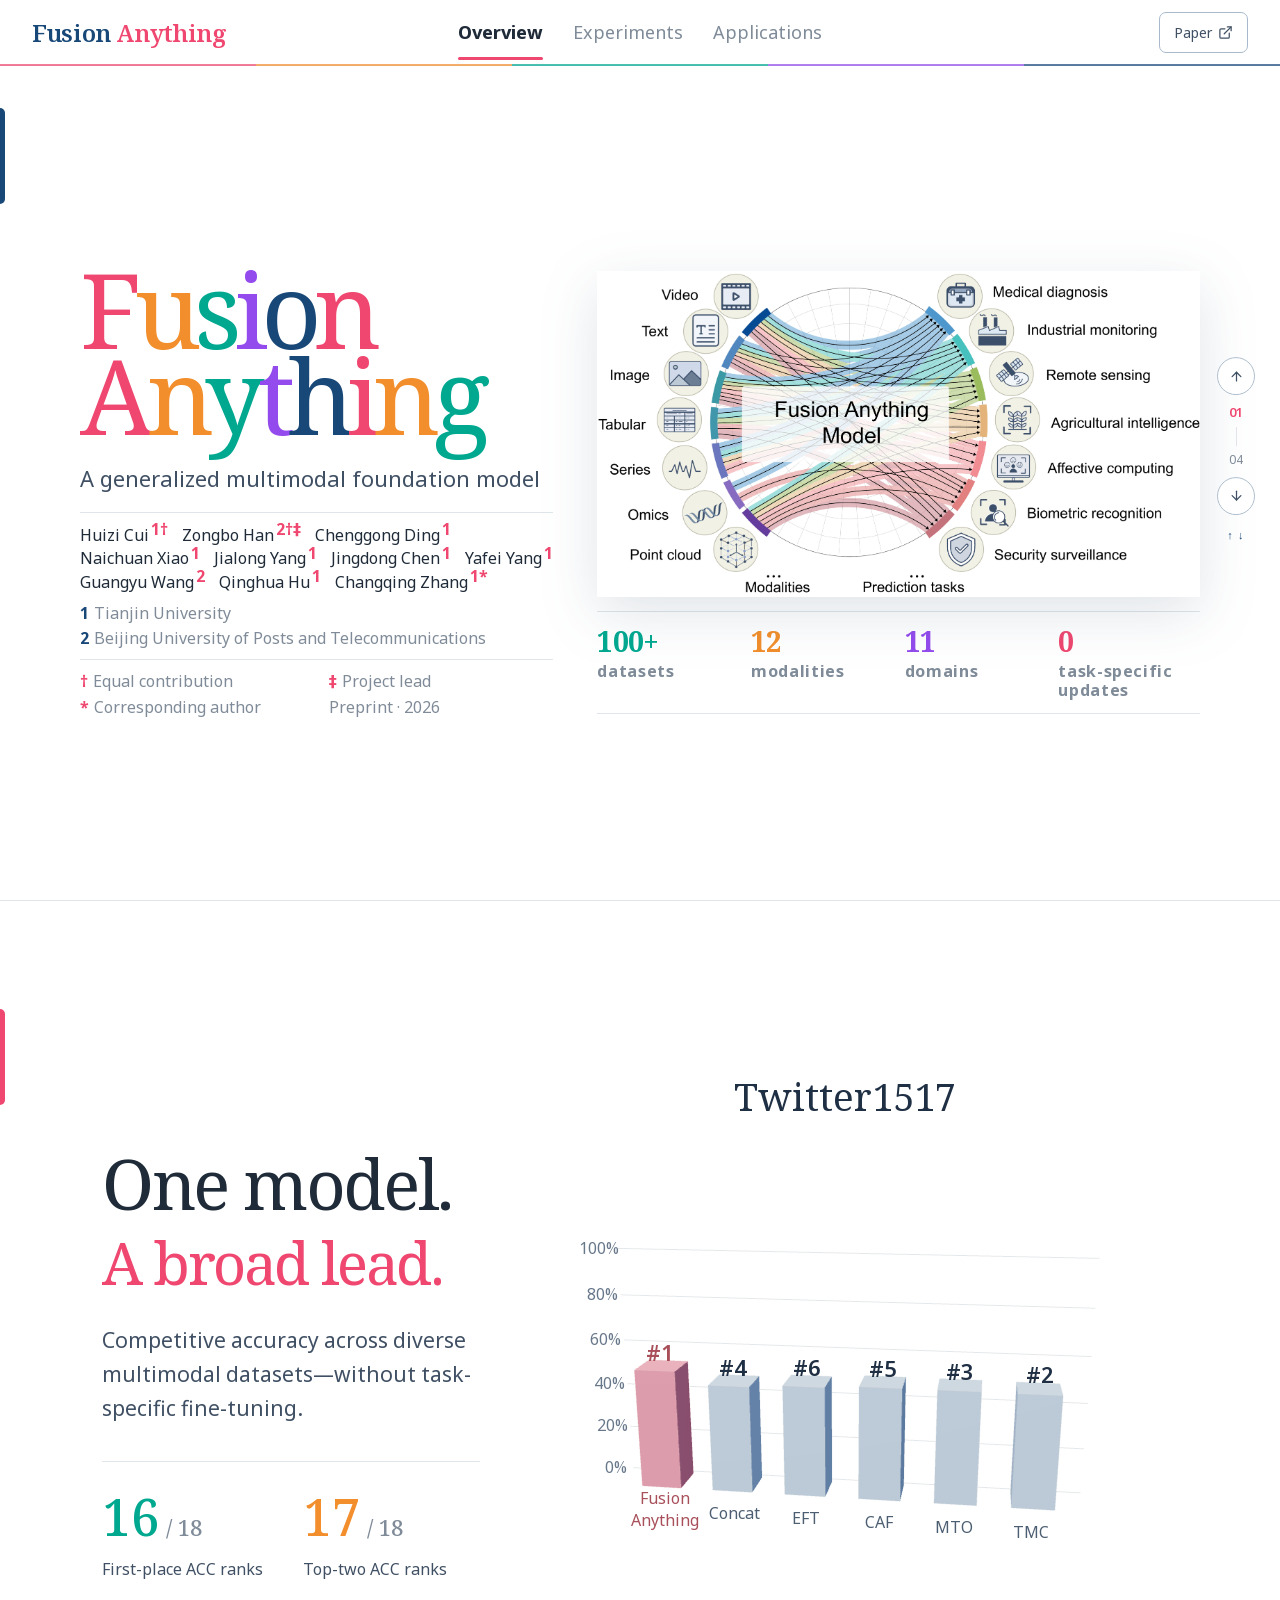
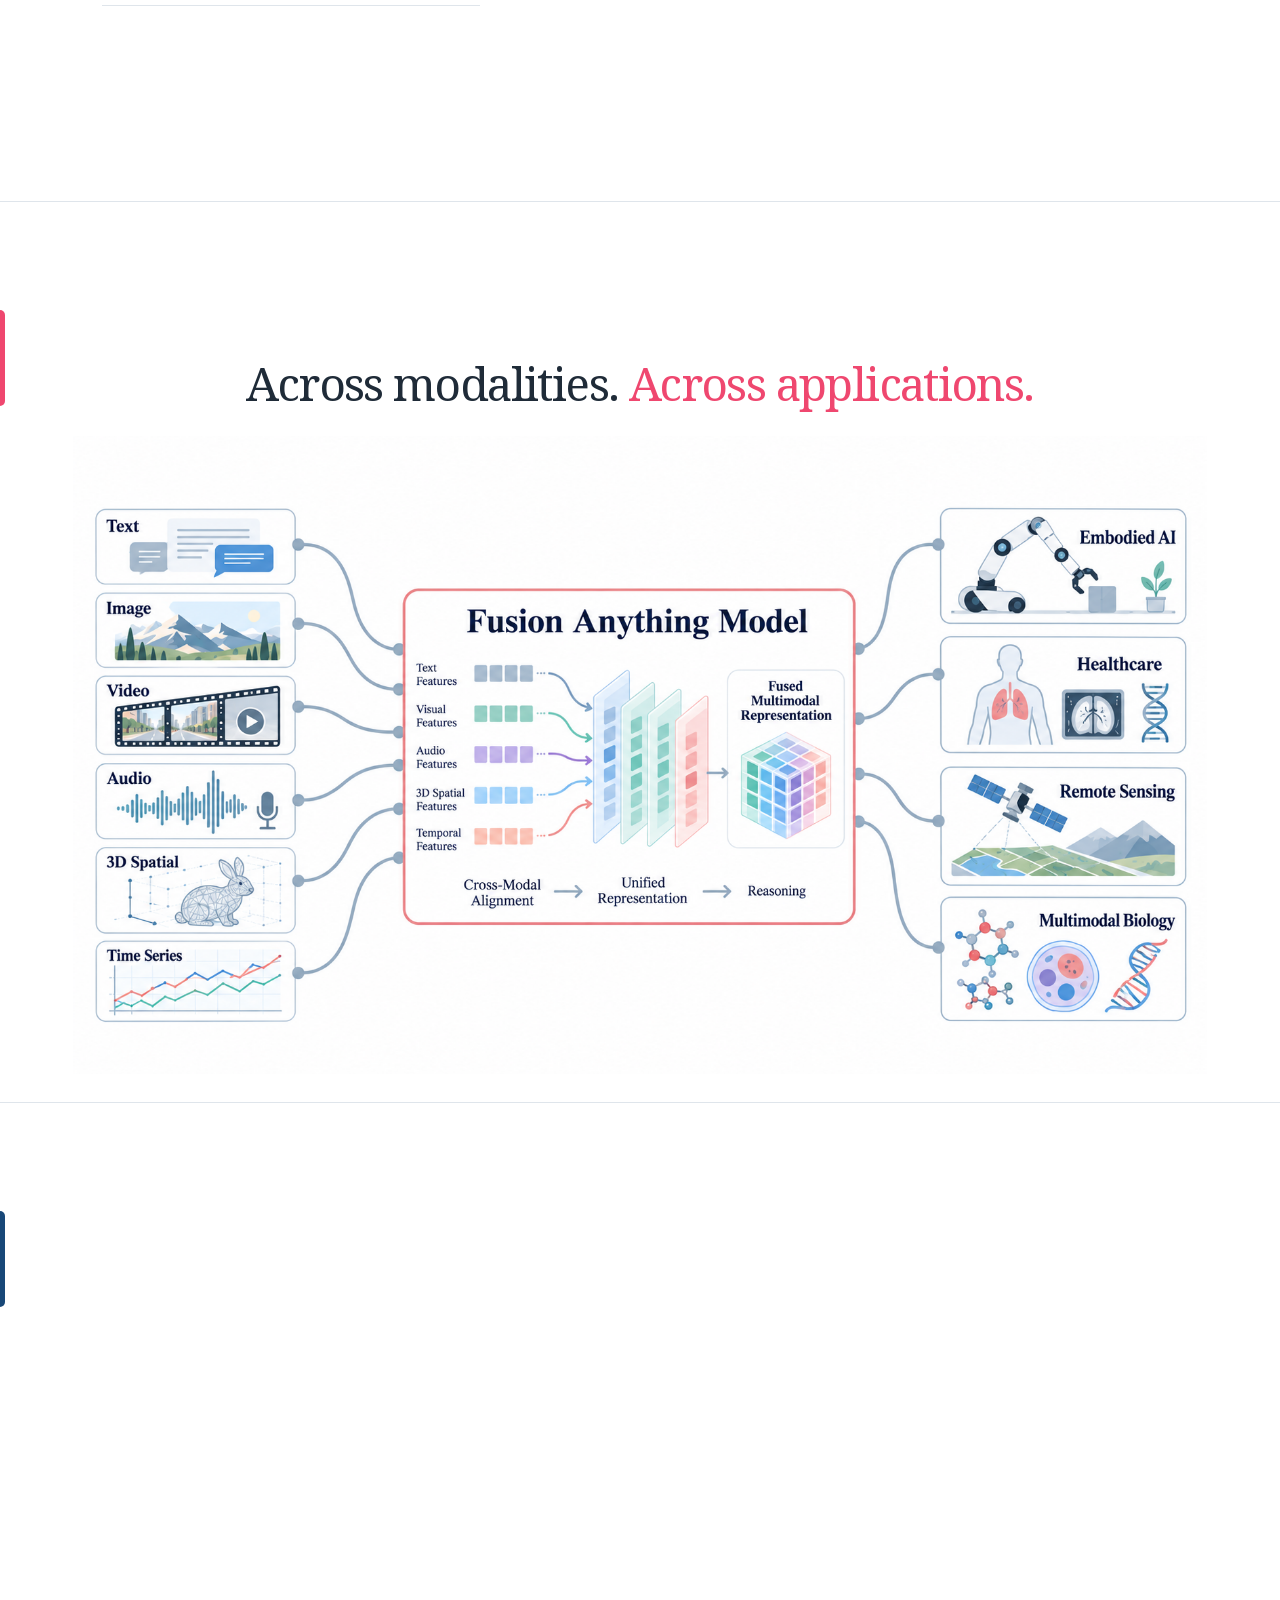
==== commit 6a1b8b0c: "Update Figure 1 from arXiv v2" ====
--- a/index.html
+++ b/index.html
@@ -1 +1 @@
-<!DOCTYPE html><!--bKeS7aIfc5ozySWE6UZSB--><html lang="en"><head><meta charSet="utf-8"/><meta name="viewport" content="width=device-width, initial-scale=1"/><link rel="preload" href="/_next/static/media/1755441e3a2fa970-s.p.woff2" as="font" crossorigin="" type="font/woff2"/><link rel="preload" href="/_next/static/media/30d74baa196fe88a-s.p.woff2" as="font" crossorigin="" type="font/woff2"/><link rel="stylesheet" href="/_next/static/css/bb3499d8b7f0bb0a.css" data-precedence="next"/><link rel="preload" as="script" fetchPriority="low" href="/_next/static/chunks/webpack-c61930d8fd67f579.js"/><script src="/_next/static/chunks/4bd1b696-c023c6e3521b1417.js" async=""></script><script src="/_next/static/chunks/255-a85cef9cc3a04b12.js" async=""></script><script src="/_next/static/chunks/main-app-768654682fece701.js" async=""></script><script src="/_next/static/chunks/473-3e59e67d133eb0f5.js" async=""></script><script src="/_next/static/chunks/790-a16f7874469d500e.js" async=""></script><script src="/_next/static/chunks/app/page-a648f1325e51984b.js" async=""></script><meta name="next-size-adjust" content=""/><title>Fusion Anything — A Generalized Multimodal Foundation Model</title><meta name="description" content="A visual research project page for Fusion Anything, a unified foundation model for generalized multimodal prediction."/><meta name="keywords" content="Fusion Anything,multimodal learning,foundation model,in-context learning"/><meta property="og:title" content="Fusion Anything"/><meta property="og:description" content="Learning transferable multimodal correlations across arbitrary modalities and tasks."/><meta property="og:type" content="website"/><meta name="twitter:card" content="summary"/><meta name="twitter:title" content="Fusion Anything"/><meta name="twitter:description" content="Learning transferable multimodal correlations across arbitrary modalities and tasks."/><script src="/_next/static/chunks/polyfills-42372ed130431b0a.js" noModule=""></script></head><body class="__variable_c85df0 __variable_d4b326"><div hidden=""><!--$--><!--/$--></div><main class="academic-site"><header class="academic-header"><a class="header-title" href="#motivation"><span>Fusion</span> <em>Anything</em></a><nav aria-label="Primary"><a class="is-active" aria-current="location" href="#motivation">Overview</a><a class="" href="#benchmark-3d">Experiments</a><a class="" href="#applications-overview">Applications</a></nav><a class="header-paper" href="https://www.researchgate.net/publication/413785302_Fusion_Anything_A_Generalized_Multimodal_Foundation_Model" target="_blank" rel="noreferrer">Paper <svg xmlns="http://www.w3.org/2000/svg" width="15" height="15" viewBox="0 0 24 24" fill="none" stroke="currentColor" stroke-width="2" stroke-linecap="round" stroke-linejoin="round" class="lucide lucide-external-link"><path d="M15 3h6v6"></path><path d="M10 14 21 3"></path><path d="M18 13v6a2 2 0 0 1-2 2H5a2 2 0 0 1-2-2V8a2 2 0 0 1 2-2h6"></path></svg></a></header><aside class="keyboard-nav" aria-label="Slide navigation"><button type="button" aria-label="Previous slide" disabled=""><svg xmlns="http://www.w3.org/2000/svg" width="15" height="15" viewBox="0 0 24 24" fill="none" stroke="currentColor" stroke-width="2" stroke-linecap="round" stroke-linejoin="round" class="lucide lucide-arrow-up"><path d="m5 12 7-7 7 7"></path><path d="M12 19V5"></path></svg></button><span><b>01</b><i></i>04</span><button type="button" aria-label="Next slide"><svg xmlns="http://www.w3.org/2000/svg" width="15" height="15" viewBox="0 0 24 24" fill="none" stroke="currentColor" stroke-width="2" stroke-linecap="round" stroke-linejoin="round" class="lucide lucide-arrow-down"><path d="M12 5v14"></path><path d="m19 12-7 7-7-7"></path></svg></button><small>↑ ↓</small></aside><section id="motivation" class="slide hero-slide" data-slide-index="0"><div class="hero-inner"><div class="hero-main"><div class="hero-copy"><h1 aria-label="Fusion Anything"><span class="hero-title-word" aria-hidden="true"><i>F</i><i>u</i><i>s</i><i>i</i><i>o</i><i>n</i></span><span class="hero-title-word" aria-hidden="true"><i>A</i><i>n</i><i>y</i><i>t</i><i>h</i><i>i</i><i>n</i><i>g</i></span></h1><p>A generalized multimodal foundation model</p><div class="hero-author-block"><div class="author-list" aria-label="Paper authors"><span class="author-name" aria-label="Huizi Cui, affiliation 1, equal contribution">Huizi Cui<span class="author-symbols" aria-hidden="true">1<!-- -->†</span></span><span class="author-name" aria-label="Zongbo Han, affiliation 2, equal contribution and project lead">Zongbo Han<span class="author-symbols" aria-hidden="true">2<!-- -->†‡</span></span><span class="author-name" aria-label="Chenggong Ding, affiliation 1">Chenggong Ding<span class="author-symbols" aria-hidden="true">1</span></span><span class="author-name" aria-label="Naichuan Xiao, affiliation 1">Naichuan Xiao<span class="author-symbols" aria-hidden="true">1</span></span><span class="author-name" aria-label="Jialong Yang, affiliation 1">Jialong Yang<span class="author-symbols" aria-hidden="true">1</span></span><span class="author-name" aria-label="Jingdong Chen, affiliation 1">Jingdong Chen<span class="author-symbols" aria-hidden="true">1</span></span><span class="author-name" aria-label="Yafei Yang, affiliation 1">Yafei Yang<span class="author-symbols" aria-hidden="true">1</span></span><span class="author-name" aria-label="Guangyu Wang, affiliation 2">Guangyu Wang<span class="author-symbols" aria-hidden="true">2</span></span><span class="author-name" aria-label="Qinghua Hu, affiliation 1">Qinghua Hu<span class="author-symbols" aria-hidden="true">1</span></span><span class="author-name" aria-label="Changqing Zhang, affiliation 1, corresponding author">Changqing Zhang<span class="author-symbols" aria-hidden="true">1<!-- -->*</span></span></div><div class="author-affiliations"><span><b>1</b>Tianjin University</span><span><b>2</b>Beijing University of Posts and Telecommunications</span></div></div><div class="hero-role-block"><div class="author-legend"><span><b>†</b>Equal contribution</span><span><b>‡</b>Project lead</span><span><b>*</b>Corresponding author</span><span>Preprint · 2026</span></div></div></div><div class="hero-visual"><figure class="paper-figure hero-figure"><img alt="Figure 1 from the Fusion Anything paper showing arbitrary modalities entering a unified model and connecting to prediction tasks" loading="lazy" width="1200" height="700" decoding="async" data-nimg="1" style="color:transparent" src="/figure-1.png"/></figure><div class="hero-counts" aria-label="Evaluation scope"><span><b>100+</b>datasets</span><span><b>12</b>modalities</span><span><b>11</b>domains</span><span><b>0</b>task-specific updates</span></div></div></div></div></section><section id="benchmark-3d" class="slide ranking-slide" data-slide-index="1"><div class="slide-inner"><div class="ranking-copy"><h2>One model.<br/><em>A broad lead.</em></h2><p>Competitive accuracy across diverse multimodal datasets—without task-specific fine-tuning.</p><div class="ranking-highlights"><div><strong>16<span> / <!-- -->18</span></strong><span>First-place ACC ranks</span></div><div><strong>17<span> / <!-- -->18</span></strong><span>Top-two ACC ranks</span></div></div></div><div class="ranking-visual"><!--$!--><template data-dgst="BAILOUT_TO_CLIENT_SIDE_RENDERING"></template><!--/$--></div></div></section><section id="applications-overview" class="slide applications-image-slide" data-slide-index="2"><div class="slide-inner"><div class="slide-heading"><div><h2>Across modalities. <em>Across applications.</em></h2></div></div><img alt="Illustration of text, image, video, audio, 3D spatial and time-series inputs entering Fusion Anything, with embodied AI, healthcare, remote sensing and multimodal biology applications" loading="lazy" width="1672" height="941" decoding="async" data-nimg="1" style="color:transparent" src="/fusion-applications-overview-edited.png"/></div></section><section id="application-details" class="slide application-placeholder" data-slide-index="3" aria-label="Reserved for future applications"><div class="slide-inner"></div></section></main><!--$--><!--/$--><script src="/_next/static/chunks/webpack-c61930d8fd67f579.js" id="_R_" async=""></script><script>(self.__next_f=self.__next_f||[]).push([0])</script><script>self.__next_f.push([1,"1:\"$Sreact.fragment\"\n2:I[9766,[],\"\"]\n3:I[8924,[],\"\"]\n4:I[4601,[\"473\",\"static/chunks/473-3e59e67d133eb0f5.js\",\"790\",\"static/chunks/790-a16f7874469d500e.js\",\"974\",\"static/chunks/app/page-a648f1325e51984b.js\"],\"default\"]\n5:I[4431,[],\"OutletBoundary\"]\n7:I[5278,[],\"AsyncMetadataOutlet\"]\n9:I[4431,[],\"ViewportBoundary\"]\nb:I[4431,[],\"MetadataBoundary\"]\nc:\"$Sreact.suspense\"\ne:I[7150,[],\"\"]\n:HL[\"/_next/static/media/1755441e3a2fa970-s.p.woff2\",\"font\",{\"crossOrigin\":\"\",\"type\":\"font/woff2\"}]\n:HL[\"/_next/static/media/30d74baa196fe88a-s.p.woff2\",\"font\",{\"crossOrigin\":\"\",\"type\":\"font/woff2\"}]\n:HL[\"/_next/static/css/bb3499d8b7f0bb0a.css\",\"style\"]\n"])</script><script>self.__next_f.push([1,"0:{\"P\":null,\"b\":\"bKeS7aIfc5ozySWE6UZSB\",\"p\":\"\",\"c\":[\"\",\"\"],\"i\":false,\"f\":[[[\"\",{\"children\":[\"__PAGE__\",{}]},\"$undefined\",\"$undefined\",true],[\"\",[\"$\",\"$1\",\"c\",{\"children\":[[[\"$\",\"link\",\"0\",{\"rel\":\"stylesheet\",\"href\":\"/_next/static/css/bb3499d8b7f0bb0a.css\",\"precedence\":\"next\",\"crossOrigin\":\"$undefined\",\"nonce\":\"$undefined\"}]],[\"$\",\"html\",null,{\"lang\":\"en\",\"children\":[\"$\",\"body\",null,{\"className\":\"__variable_c85df0 __variable_d4b326\",\"children\":[\"$\",\"$L2\",null,{\"parallelRouterKey\":\"children\",\"error\":\"$undefined\",\"errorStyles\":\"$undefined\",\"errorScripts\":\"$undefined\",\"template\":[\"$\",\"$L3\",null,{}],\"templateStyles\":\"$undefined\",\"templateScripts\":\"$undefined\",\"notFound\":[[[\"$\",\"title\",null,{\"children\":\"404: This page could not be found.\"}],[\"$\",\"div\",null,{\"style\":{\"fontFamily\":\"system-ui,\\\"Segoe UI\\\",Roboto,Helvetica,Arial,sans-serif,\\\"Apple Color Emoji\\\",\\\"Segoe UI Emoji\\\"\",\"height\":\"100vh\",\"textAlign\":\"center\",\"display\":\"flex\",\"flexDirection\":\"column\",\"alignItems\":\"center\",\"justifyContent\":\"center\"},\"children\":[\"$\",\"div\",null,{\"children\":[[\"$\",\"style\",null,{\"dangerouslySetInnerHTML\":{\"__html\":\"body{color:#000;background:#fff;margin:0}.next-error-h1{border-right:1px solid rgba(0,0,0,.3)}@media (prefers-color-scheme:dark){body{color:#fff;background:#000}.next-error-h1{border-right:1px solid rgba(255,255,255,.3)}}\"}}],[\"$\",\"h1\",null,{\"className\":\"next-error-h1\",\"style\":{\"display\":\"inline-block\",\"margin\":\"0 20px 0 0\",\"padding\":\"0 23px 0 0\",\"fontSize\":24,\"fontWeight\":500,\"verticalAlign\":\"top\",\"lineHeight\":\"49px\"},\"children\":404}],[\"$\",\"div\",null,{\"style\":{\"display\":\"inline-block\"},\"children\":[\"$\",\"h2\",null,{\"style\":{\"fontSize\":14,\"fontWeight\":400,\"lineHeight\":\"49px\",\"margin\":0},\"children\":\"This page could not be found.\"}]}]]}]}]],[]],\"forbidden\":\"$undefined\",\"unauthorized\":\"$undefined\"}]}]}]]}],{\"children\":[\"__PAGE__\",[\"$\",\"$1\",\"c\",{\"children\":[[\"$\",\"$L4\",null,{}],null,[\"$\",\"$L5\",null,{\"children\":[\"$L6\",[\"$\",\"$L7\",null,{\"promise\":\"$@8\"}]]}]]}],{},null,false]},null,false],[\"$\",\"$1\",\"h\",{\"children\":[null,[[\"$\",\"$L9\",null,{\"children\":\"$La\"}],[\"$\",\"meta\",null,{\"name\":\"next-size-adjust\",\"content\":\"\"}]],[\"$\",\"$Lb\",null,{\"children\":[\"$\",\"div\",null,{\"hidden\":true,\"children\":[\"$\",\"$c\",null,{\"fallback\":null,\"children\":\"$Ld\"}]}]}]]}],false]],\"m\":\"$undefined\",\"G\":[\"$e\",[]],\"s\":false,\"S\":true}\n"])</script><script>self.__next_f.push([1,"a:[[\"$\",\"meta\",\"0\",{\"charSet\":\"utf-8\"}],[\"$\",\"meta\",\"1\",{\"name\":\"viewport\",\"content\":\"width=device-width, initial-scale=1\"}]]\n6:null\n"])</script><script>self.__next_f.push([1,"8:{\"metadata\":[[\"$\",\"title\",\"0\",{\"children\":\"Fusion Anything — A Generalized Multimodal Foundation Model\"}],[\"$\",\"meta\",\"1\",{\"name\":\"description\",\"content\":\"A visual research project page for Fusion Anything, a unified foundation model for generalized multimodal prediction.\"}],[\"$\",\"meta\",\"2\",{\"name\":\"keywords\",\"content\":\"Fusion Anything,multimodal learning,foundation model,in-context learning\"}],[\"$\",\"meta\",\"3\",{\"property\":\"og:title\",\"content\":\"Fusion Anything\"}],[\"$\",\"meta\",\"4\",{\"property\":\"og:description\",\"content\":\"Learning transferable multimodal correlations across arbitrary modalities and tasks.\"}],[\"$\",\"meta\",\"5\",{\"property\":\"og:type\",\"content\":\"website\"}],[\"$\",\"meta\",\"6\",{\"name\":\"twitter:card\",\"content\":\"summary\"}],[\"$\",\"meta\",\"7\",{\"name\":\"twitter:title\",\"content\":\"Fusion Anything\"}],[\"$\",\"meta\",\"8\",{\"name\":\"twitter:description\",\"content\":\"Learning transferable multimodal correlations across arbitrary modalities and tasks.\"}]],\"error\":null,\"digest\":\"$undefined\"}\n"])</script><script>self.__next_f.push([1,"d:\"$8:metadata\"\n"])</script></body></html>+<!DOCTYPE html><!--NzzW5zOP0Oa6gpVvdPtgQ--><html lang="en"><head><meta charSet="utf-8"/><meta name="viewport" content="width=device-width, initial-scale=1"/><link rel="preload" href="/_next/static/media/1755441e3a2fa970-s.p.woff2" as="font" crossorigin="" type="font/woff2"/><link rel="preload" href="/_next/static/media/30d74baa196fe88a-s.p.woff2" as="font" crossorigin="" type="font/woff2"/><link rel="stylesheet" href="/_next/static/css/bb3499d8b7f0bb0a.css" data-precedence="next"/><link rel="preload" as="script" fetchPriority="low" href="/_next/static/chunks/webpack-08e8857f0b5b754d.js"/><script src="/_next/static/chunks/4bd1b696-c023c6e3521b1417.js" async=""></script><script src="/_next/static/chunks/255-a85cef9cc3a04b12.js" async=""></script><script src="/_next/static/chunks/main-app-768654682fece701.js" async=""></script><script src="/_next/static/chunks/473-3e59e67d133eb0f5.js" async=""></script><script src="/_next/static/chunks/790-a16f7874469d500e.js" async=""></script><script src="/_next/static/chunks/app/page-9518bc8716800909.js" async=""></script><meta name="next-size-adjust" content=""/><title>Fusion Anything — A Generalized Multimodal Foundation Model</title><meta name="description" content="A visual research project page for Fusion Anything, a unified foundation model for generalized multimodal prediction."/><meta name="keywords" content="Fusion Anything,multimodal learning,foundation model,in-context learning"/><meta property="og:title" content="Fusion Anything"/><meta property="og:description" content="Learning transferable multimodal correlations across arbitrary modalities and tasks."/><meta property="og:type" content="website"/><meta name="twitter:card" content="summary"/><meta name="twitter:title" content="Fusion Anything"/><meta name="twitter:description" content="Learning transferable multimodal correlations across arbitrary modalities and tasks."/><script src="/_next/static/chunks/polyfills-42372ed130431b0a.js" noModule=""></script></head><body class="__variable_c85df0 __variable_d4b326"><div hidden=""><!--$--><!--/$--></div><main class="academic-site"><header class="academic-header"><a class="header-title" href="#motivation"><span>Fusion</span> <em>Anything</em></a><nav aria-label="Primary"><a class="is-active" aria-current="location" href="#motivation">Overview</a><a class="" href="#benchmark-3d">Experiments</a><a class="" href="#applications-overview">Applications</a></nav><a class="header-paper" href="https://www.researchgate.net/publication/413785302_Fusion_Anything_A_Generalized_Multimodal_Foundation_Model" target="_blank" rel="noreferrer">Paper <svg xmlns="http://www.w3.org/2000/svg" width="15" height="15" viewBox="0 0 24 24" fill="none" stroke="currentColor" stroke-width="2" stroke-linecap="round" stroke-linejoin="round" class="lucide lucide-external-link"><path d="M15 3h6v6"></path><path d="M10 14 21 3"></path><path d="M18 13v6a2 2 0 0 1-2 2H5a2 2 0 0 1-2-2V8a2 2 0 0 1 2-2h6"></path></svg></a></header><aside class="keyboard-nav" aria-label="Slide navigation"><button type="button" aria-label="Previous slide" disabled=""><svg xmlns="http://www.w3.org/2000/svg" width="15" height="15" viewBox="0 0 24 24" fill="none" stroke="currentColor" stroke-width="2" stroke-linecap="round" stroke-linejoin="round" class="lucide lucide-arrow-up"><path d="m5 12 7-7 7 7"></path><path d="M12 19V5"></path></svg></button><span><b>01</b><i></i>04</span><button type="button" aria-label="Next slide"><svg xmlns="http://www.w3.org/2000/svg" width="15" height="15" viewBox="0 0 24 24" fill="none" stroke="currentColor" stroke-width="2" stroke-linecap="round" stroke-linejoin="round" class="lucide lucide-arrow-down"><path d="M12 5v14"></path><path d="m19 12-7 7-7-7"></path></svg></button><small>↑ ↓</small></aside><section id="motivation" class="slide hero-slide" data-slide-index="0"><div class="hero-inner"><div class="hero-main"><div class="hero-copy"><h1 aria-label="Fusion Anything"><span class="hero-title-word" aria-hidden="true"><i>F</i><i>u</i><i>s</i><i>i</i><i>o</i><i>n</i></span><span class="hero-title-word" aria-hidden="true"><i>A</i><i>n</i><i>y</i><i>t</i><i>h</i><i>i</i><i>n</i><i>g</i></span></h1><p>A generalized multimodal foundation model</p><div class="hero-author-block"><div class="author-list" aria-label="Paper authors"><span class="author-name" aria-label="Huizi Cui, affiliation 1, equal contribution">Huizi Cui<span class="author-symbols" aria-hidden="true">1<!-- -->†</span></span><span class="author-name" aria-label="Zongbo Han, affiliation 2, equal contribution and project lead">Zongbo Han<span class="author-symbols" aria-hidden="true">2<!-- -->†‡</span></span><span class="author-name" aria-label="Chenggong Ding, affiliation 1">Chenggong Ding<span class="author-symbols" aria-hidden="true">1</span></span><span class="author-name" aria-label="Naichuan Xiao, affiliation 1">Naichuan Xiao<span class="author-symbols" aria-hidden="true">1</span></span><span class="author-name" aria-label="Jialong Yang, affiliation 1">Jialong Yang<span class="author-symbols" aria-hidden="true">1</span></span><span class="author-name" aria-label="Jingdong Chen, affiliation 1">Jingdong Chen<span class="author-symbols" aria-hidden="true">1</span></span><span class="author-name" aria-label="Yafei Yang, affiliation 1">Yafei Yang<span class="author-symbols" aria-hidden="true">1</span></span><span class="author-name" aria-label="Guangyu Wang, affiliation 2">Guangyu Wang<span class="author-symbols" aria-hidden="true">2</span></span><span class="author-name" aria-label="Qinghua Hu, affiliation 1">Qinghua Hu<span class="author-symbols" aria-hidden="true">1</span></span><span class="author-name" aria-label="Changqing Zhang, affiliation 1, corresponding author">Changqing Zhang<span class="author-symbols" aria-hidden="true">1<!-- -->*</span></span></div><div class="author-affiliations"><span><b>1</b>Tianjin University</span><span><b>2</b>Beijing University of Posts and Telecommunications</span></div></div><div class="hero-role-block"><div class="author-legend"><span><b>†</b>Equal contribution</span><span><b>‡</b>Project lead</span><span><b>*</b>Corresponding author</span><span>Preprint · 2026</span></div></div></div><div class="hero-visual"><figure class="paper-figure hero-figure"><img alt="Updated Figure 1 from the Fusion Anything paper showing arbitrary modalities entering a unified model and connecting to prediction tasks" loading="lazy" width="1200" height="700" decoding="async" data-nimg="1" style="color:transparent" src="/figure-1.png?rev=2609.22107v2"/></figure><div class="hero-counts" aria-label="Evaluation scope"><span><b>100+</b>datasets</span><span><b>12</b>modalities</span><span><b>11</b>domains</span><span><b>0</b>task-specific updates</span></div></div></div></div></section><section id="benchmark-3d" class="slide ranking-slide" data-slide-index="1"><div class="slide-inner"><div class="ranking-copy"><h2>One model.<br/><em>A broad lead.</em></h2><p>Competitive accuracy across diverse multimodal datasets—without task-specific fine-tuning.</p><div class="ranking-highlights"><div><strong>16<span> / <!-- -->18</span></strong><span>First-place ACC ranks</span></div><div><strong>17<span> / <!-- -->18</span></strong><span>Top-two ACC ranks</span></div></div></div><div class="ranking-visual"><!--$!--><template data-dgst="BAILOUT_TO_CLIENT_SIDE_RENDERING"></template><!--/$--></div></div></section><section id="applications-overview" class="slide applications-image-slide" data-slide-index="2"><div class="slide-inner"><div class="slide-heading"><div><h2>Across modalities. <em>Across applications.</em></h2></div></div><img alt="Illustration of text, image, video, audio, 3D spatial and time-series inputs entering Fusion Anything, with embodied AI, healthcare, remote sensing and multimodal biology applications" loading="lazy" width="1672" height="941" decoding="async" data-nimg="1" style="color:transparent" src="/fusion-applications-overview-edited.png"/></div></section><section id="application-details" class="slide application-placeholder" data-slide-index="3" aria-label="Reserved for future applications"><div class="slide-inner"></div></section></main><!--$--><!--/$--><script src="/_next/static/chunks/webpack-08e8857f0b5b754d.js" id="_R_" async=""></script><script>(self.__next_f=self.__next_f||[]).push([0])</script><script>self.__next_f.push([1,"1:\"$Sreact.fragment\"\n2:I[9766,[],\"\"]\n3:I[8924,[],\"\"]\n4:I[4601,[\"473\",\"static/chunks/473-3e59e67d133eb0f5.js\",\"790\",\"static/chunks/790-a16f7874469d500e.js\",\"974\",\"static/chunks/app/page-9518bc8716800909.js\"],\"default\"]\n5:I[4431,[],\"OutletBoundary\"]\n7:I[5278,[],\"AsyncMetadataOutlet\"]\n9:I[4431,[],\"ViewportBoundary\"]\nb:I[4431,[],\"MetadataBoundary\"]\nc:\"$Sreact.suspense\"\ne:I[7150,[],\"\"]\n:HL[\"/_next/static/media/1755441e3a2fa970-s.p.woff2\",\"font\",{\"crossOrigin\":\"\",\"type\":\"font/woff2\"}]\n:HL[\"/_next/static/media/30d74baa196fe88a-s.p.woff2\",\"font\",{\"crossOrigin\":\"\",\"type\":\"font/woff2\"}]\n:HL[\"/_next/static/css/bb3499d8b7f0bb0a.css\",\"style\"]\n"])</script><script>self.__next_f.push([1,"0:{\"P\":null,\"b\":\"NzzW5zOP0Oa6gpVvdPtgQ\",\"p\":\"\",\"c\":[\"\",\"\"],\"i\":false,\"f\":[[[\"\",{\"children\":[\"__PAGE__\",{}]},\"$undefined\",\"$undefined\",true],[\"\",[\"$\",\"$1\",\"c\",{\"children\":[[[\"$\",\"link\",\"0\",{\"rel\":\"stylesheet\",\"href\":\"/_next/static/css/bb3499d8b7f0bb0a.css\",\"precedence\":\"next\",\"crossOrigin\":\"$undefined\",\"nonce\":\"$undefined\"}]],[\"$\",\"html\",null,{\"lang\":\"en\",\"children\":[\"$\",\"body\",null,{\"className\":\"__variable_c85df0 __variable_d4b326\",\"children\":[\"$\",\"$L2\",null,{\"parallelRouterKey\":\"children\",\"error\":\"$undefined\",\"errorStyles\":\"$undefined\",\"errorScripts\":\"$undefined\",\"template\":[\"$\",\"$L3\",null,{}],\"templateStyles\":\"$undefined\",\"templateScripts\":\"$undefined\",\"notFound\":[[[\"$\",\"title\",null,{\"children\":\"404: This page could not be found.\"}],[\"$\",\"div\",null,{\"style\":{\"fontFamily\":\"system-ui,\\\"Segoe UI\\\",Roboto,Helvetica,Arial,sans-serif,\\\"Apple Color Emoji\\\",\\\"Segoe UI Emoji\\\"\",\"height\":\"100vh\",\"textAlign\":\"center\",\"display\":\"flex\",\"flexDirection\":\"column\",\"alignItems\":\"center\",\"justifyContent\":\"center\"},\"children\":[\"$\",\"div\",null,{\"children\":[[\"$\",\"style\",null,{\"dangerouslySetInnerHTML\":{\"__html\":\"body{color:#000;background:#fff;margin:0}.next-error-h1{border-right:1px solid rgba(0,0,0,.3)}@media (prefers-color-scheme:dark){body{color:#fff;background:#000}.next-error-h1{border-right:1px solid rgba(255,255,255,.3)}}\"}}],[\"$\",\"h1\",null,{\"className\":\"next-error-h1\",\"style\":{\"display\":\"inline-block\",\"margin\":\"0 20px 0 0\",\"padding\":\"0 23px 0 0\",\"fontSize\":24,\"fontWeight\":500,\"verticalAlign\":\"top\",\"lineHeight\":\"49px\"},\"children\":404}],[\"$\",\"div\",null,{\"style\":{\"display\":\"inline-block\"},\"children\":[\"$\",\"h2\",null,{\"style\":{\"fontSize\":14,\"fontWeight\":400,\"lineHeight\":\"49px\",\"margin\":0},\"children\":\"This page could not be found.\"}]}]]}]}]],[]],\"forbidden\":\"$undefined\",\"unauthorized\":\"$undefined\"}]}]}]]}],{\"children\":[\"__PAGE__\",[\"$\",\"$1\",\"c\",{\"children\":[[\"$\",\"$L4\",null,{}],null,[\"$\",\"$L5\",null,{\"children\":[\"$L6\",[\"$\",\"$L7\",null,{\"promise\":\"$@8\"}]]}]]}],{},null,false]},null,false],[\"$\",\"$1\",\"h\",{\"children\":[null,[[\"$\",\"$L9\",null,{\"children\":\"$La\"}],[\"$\",\"meta\",null,{\"name\":\"next-size-adjust\",\"content\":\"\"}]],[\"$\",\"$Lb\",null,{\"children\":[\"$\",\"div\",null,{\"hidden\":true,\"children\":[\"$\",\"$c\",null,{\"fallback\":null,\"children\":\"$Ld\"}]}]}]]}],false]],\"m\":\"$undefined\",\"G\":[\"$e\",[]],\"s\":false,\"S\":true}\n"])</script><script>self.__next_f.push([1,"a:[[\"$\",\"meta\",\"0\",{\"charSet\":\"utf-8\"}],[\"$\",\"meta\",\"1\",{\"name\":\"viewport\",\"content\":\"width=device-width, initial-scale=1\"}]]\n6:null\n"])</script><script>self.__next_f.push([1,"8:{\"metadata\":[[\"$\",\"title\",\"0\",{\"children\":\"Fusion Anything — A Generalized Multimodal Foundation Model\"}],[\"$\",\"meta\",\"1\",{\"name\":\"description\",\"content\":\"A visual research project page for Fusion Anything, a unified foundation model for generalized multimodal prediction.\"}],[\"$\",\"meta\",\"2\",{\"name\":\"keywords\",\"content\":\"Fusion Anything,multimodal learning,foundation model,in-context learning\"}],[\"$\",\"meta\",\"3\",{\"property\":\"og:title\",\"content\":\"Fusion Anything\"}],[\"$\",\"meta\",\"4\",{\"property\":\"og:description\",\"content\":\"Learning transferable multimodal correlations across arbitrary modalities and tasks.\"}],[\"$\",\"meta\",\"5\",{\"property\":\"og:type\",\"content\":\"website\"}],[\"$\",\"meta\",\"6\",{\"name\":\"twitter:card\",\"content\":\"summary\"}],[\"$\",\"meta\",\"7\",{\"name\":\"twitter:title\",\"content\":\"Fusion Anything\"}],[\"$\",\"meta\",\"8\",{\"name\":\"twitter:description\",\"content\":\"Learning transferable multimodal correlations across arbitrary modalities and tasks.\"}]],\"error\":null,\"digest\":\"$undefined\"}\n"])</script><script>self.__next_f.push([1,"d:\"$8:metadata\"\n"])</script></body></html>
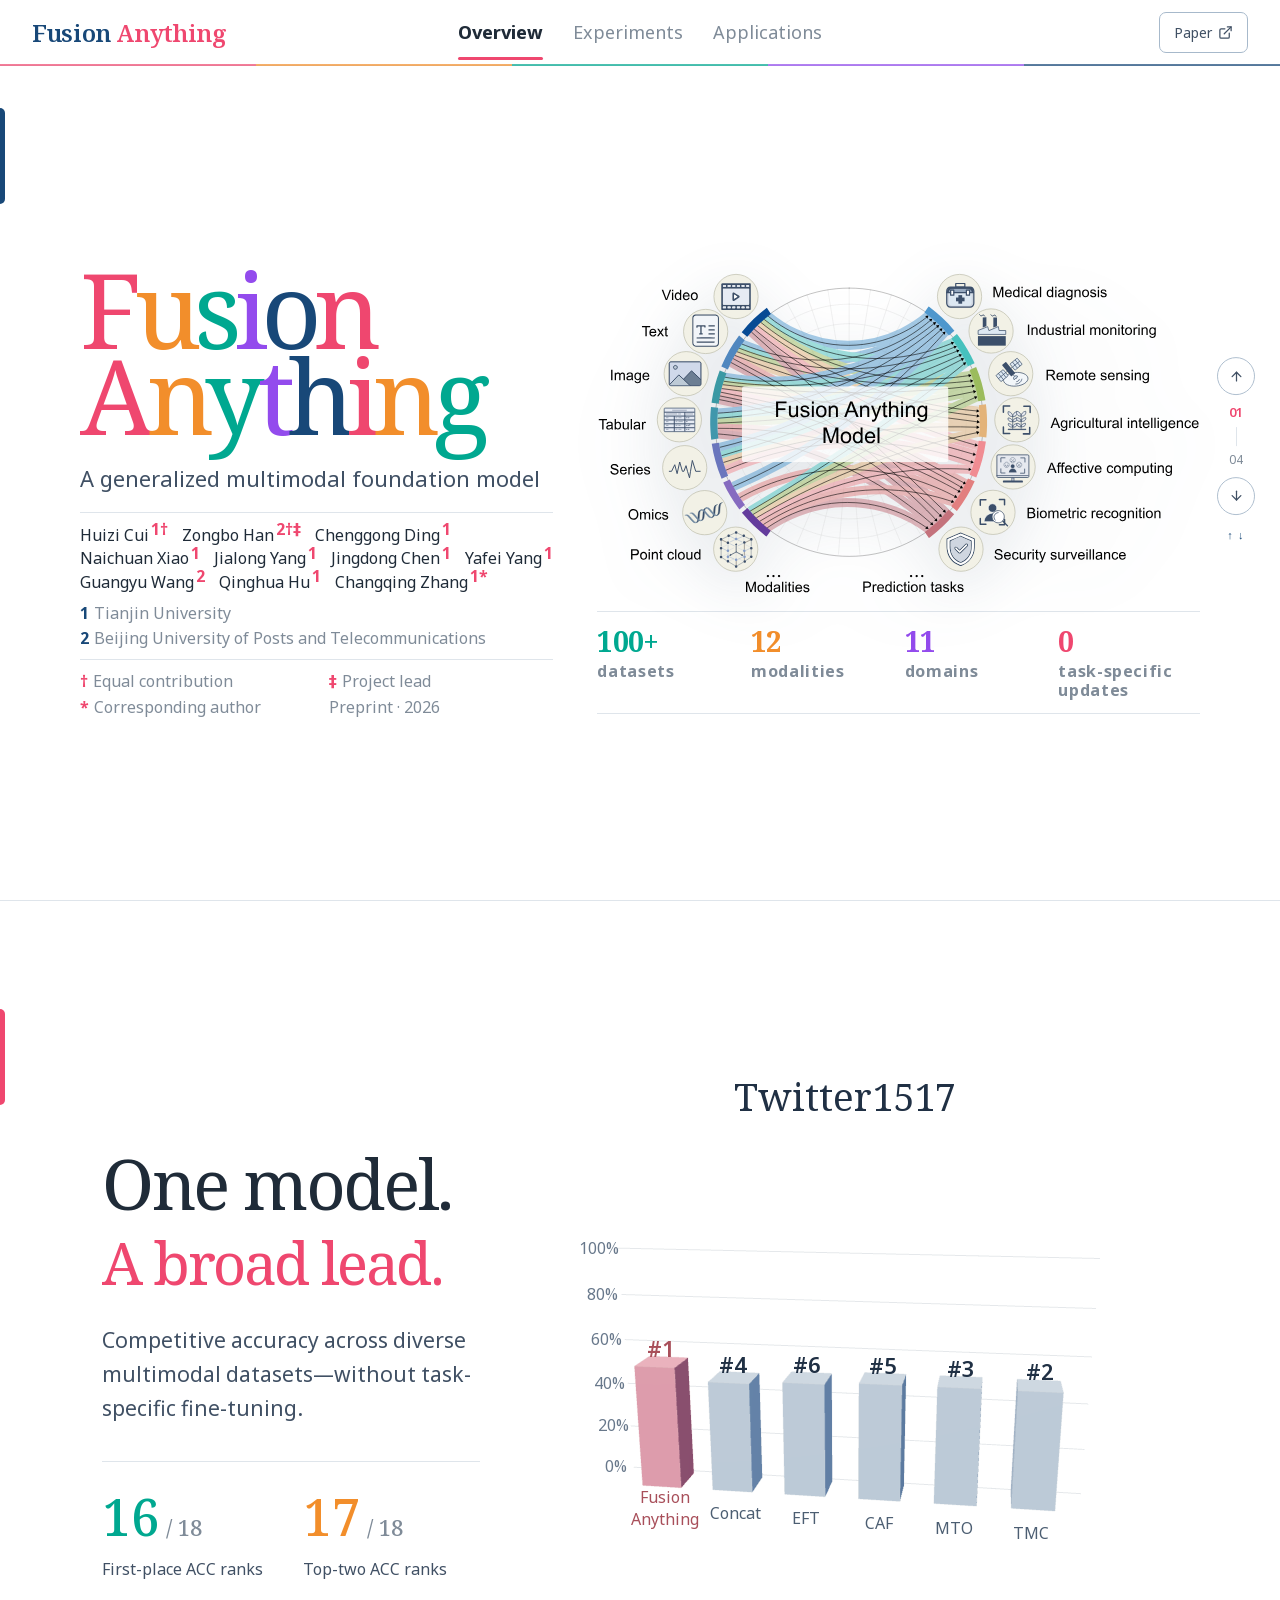
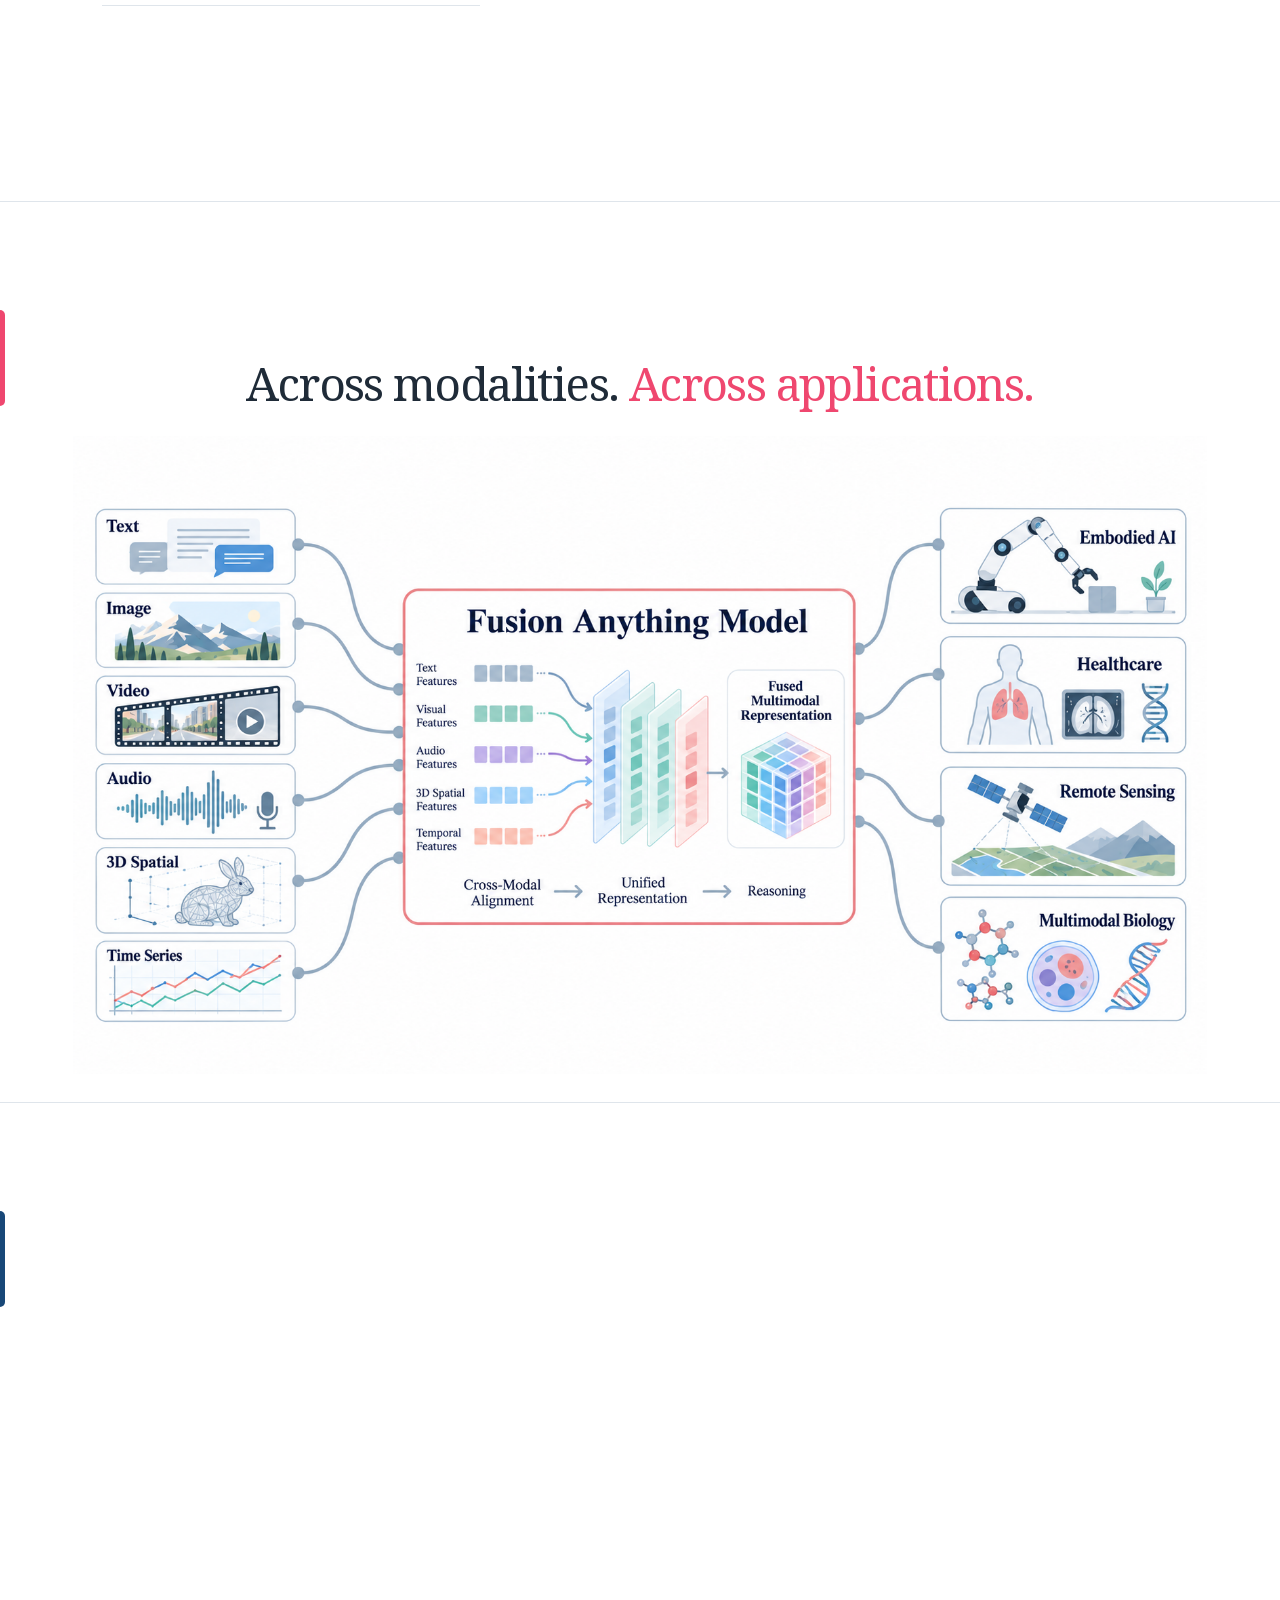
==== commit 7fa91fe0: "Render Figure 1 as vector SVG" ====
--- a/index.html
+++ b/index.html
@@ -1 +1 @@
-<!DOCTYPE html><!--NzzW5zOP0Oa6gpVvdPtgQ--><html lang="en"><head><meta charSet="utf-8"/><meta name="viewport" content="width=device-width, initial-scale=1"/><link rel="preload" href="/_next/static/media/1755441e3a2fa970-s.p.woff2" as="font" crossorigin="" type="font/woff2"/><link rel="preload" href="/_next/static/media/30d74baa196fe88a-s.p.woff2" as="font" crossorigin="" type="font/woff2"/><link rel="stylesheet" href="/_next/static/css/bb3499d8b7f0bb0a.css" data-precedence="next"/><link rel="preload" as="script" fetchPriority="low" href="/_next/static/chunks/webpack-08e8857f0b5b754d.js"/><script src="/_next/static/chunks/4bd1b696-c023c6e3521b1417.js" async=""></script><script src="/_next/static/chunks/255-a85cef9cc3a04b12.js" async=""></script><script src="/_next/static/chunks/main-app-768654682fece701.js" async=""></script><script src="/_next/static/chunks/473-3e59e67d133eb0f5.js" async=""></script><script src="/_next/static/chunks/790-a16f7874469d500e.js" async=""></script><script src="/_next/static/chunks/app/page-9518bc8716800909.js" async=""></script><meta name="next-size-adjust" content=""/><title>Fusion Anything — A Generalized Multimodal Foundation Model</title><meta name="description" content="A visual research project page for Fusion Anything, a unified foundation model for generalized multimodal prediction."/><meta name="keywords" content="Fusion Anything,multimodal learning,foundation model,in-context learning"/><meta property="og:title" content="Fusion Anything"/><meta property="og:description" content="Learning transferable multimodal correlations across arbitrary modalities and tasks."/><meta property="og:type" content="website"/><meta name="twitter:card" content="summary"/><meta name="twitter:title" content="Fusion Anything"/><meta name="twitter:description" content="Learning transferable multimodal correlations across arbitrary modalities and tasks."/><script src="/_next/static/chunks/polyfills-42372ed130431b0a.js" noModule=""></script></head><body class="__variable_c85df0 __variable_d4b326"><div hidden=""><!--$--><!--/$--></div><main class="academic-site"><header class="academic-header"><a class="header-title" href="#motivation"><span>Fusion</span> <em>Anything</em></a><nav aria-label="Primary"><a class="is-active" aria-current="location" href="#motivation">Overview</a><a class="" href="#benchmark-3d">Experiments</a><a class="" href="#applications-overview">Applications</a></nav><a class="header-paper" href="https://www.researchgate.net/publication/413785302_Fusion_Anything_A_Generalized_Multimodal_Foundation_Model" target="_blank" rel="noreferrer">Paper <svg xmlns="http://www.w3.org/2000/svg" width="15" height="15" viewBox="0 0 24 24" fill="none" stroke="currentColor" stroke-width="2" stroke-linecap="round" stroke-linejoin="round" class="lucide lucide-external-link"><path d="M15 3h6v6"></path><path d="M10 14 21 3"></path><path d="M18 13v6a2 2 0 0 1-2 2H5a2 2 0 0 1-2-2V8a2 2 0 0 1 2-2h6"></path></svg></a></header><aside class="keyboard-nav" aria-label="Slide navigation"><button type="button" aria-label="Previous slide" disabled=""><svg xmlns="http://www.w3.org/2000/svg" width="15" height="15" viewBox="0 0 24 24" fill="none" stroke="currentColor" stroke-width="2" stroke-linecap="round" stroke-linejoin="round" class="lucide lucide-arrow-up"><path d="m5 12 7-7 7 7"></path><path d="M12 19V5"></path></svg></button><span><b>01</b><i></i>04</span><button type="button" aria-label="Next slide"><svg xmlns="http://www.w3.org/2000/svg" width="15" height="15" viewBox="0 0 24 24" fill="none" stroke="currentColor" stroke-width="2" stroke-linecap="round" stroke-linejoin="round" class="lucide lucide-arrow-down"><path d="M12 5v14"></path><path d="m19 12-7 7-7-7"></path></svg></button><small>↑ ↓</small></aside><section id="motivation" class="slide hero-slide" data-slide-index="0"><div class="hero-inner"><div class="hero-main"><div class="hero-copy"><h1 aria-label="Fusion Anything"><span class="hero-title-word" aria-hidden="true"><i>F</i><i>u</i><i>s</i><i>i</i><i>o</i><i>n</i></span><span class="hero-title-word" aria-hidden="true"><i>A</i><i>n</i><i>y</i><i>t</i><i>h</i><i>i</i><i>n</i><i>g</i></span></h1><p>A generalized multimodal foundation model</p><div class="hero-author-block"><div class="author-list" aria-label="Paper authors"><span class="author-name" aria-label="Huizi Cui, affiliation 1, equal contribution">Huizi Cui<span class="author-symbols" aria-hidden="true">1<!-- -->†</span></span><span class="author-name" aria-label="Zongbo Han, affiliation 2, equal contribution and project lead">Zongbo Han<span class="author-symbols" aria-hidden="true">2<!-- -->†‡</span></span><span class="author-name" aria-label="Chenggong Ding, affiliation 1">Chenggong Ding<span class="author-symbols" aria-hidden="true">1</span></span><span class="author-name" aria-label="Naichuan Xiao, affiliation 1">Naichuan Xiao<span class="author-symbols" aria-hidden="true">1</span></span><span class="author-name" aria-label="Jialong Yang, affiliation 1">Jialong Yang<span class="author-symbols" aria-hidden="true">1</span></span><span class="author-name" aria-label="Jingdong Chen, affiliation 1">Jingdong Chen<span class="author-symbols" aria-hidden="true">1</span></span><span class="author-name" aria-label="Yafei Yang, affiliation 1">Yafei Yang<span class="author-symbols" aria-hidden="true">1</span></span><span class="author-name" aria-label="Guangyu Wang, affiliation 2">Guangyu Wang<span class="author-symbols" aria-hidden="true">2</span></span><span class="author-name" aria-label="Qinghua Hu, affiliation 1">Qinghua Hu<span class="author-symbols" aria-hidden="true">1</span></span><span class="author-name" aria-label="Changqing Zhang, affiliation 1, corresponding author">Changqing Zhang<span class="author-symbols" aria-hidden="true">1<!-- -->*</span></span></div><div class="author-affiliations"><span><b>1</b>Tianjin University</span><span><b>2</b>Beijing University of Posts and Telecommunications</span></div></div><div class="hero-role-block"><div class="author-legend"><span><b>†</b>Equal contribution</span><span><b>‡</b>Project lead</span><span><b>*</b>Corresponding author</span><span>Preprint · 2026</span></div></div></div><div class="hero-visual"><figure class="paper-figure hero-figure"><img alt="Updated Figure 1 from the Fusion Anything paper showing arbitrary modalities entering a unified model and connecting to prediction tasks" loading="lazy" width="1200" height="700" decoding="async" data-nimg="1" style="color:transparent" src="/figure-1.png?rev=2609.22107v2"/></figure><div class="hero-counts" aria-label="Evaluation scope"><span><b>100+</b>datasets</span><span><b>12</b>modalities</span><span><b>11</b>domains</span><span><b>0</b>task-specific updates</span></div></div></div></div></section><section id="benchmark-3d" class="slide ranking-slide" data-slide-index="1"><div class="slide-inner"><div class="ranking-copy"><h2>One model.<br/><em>A broad lead.</em></h2><p>Competitive accuracy across diverse multimodal datasets—without task-specific fine-tuning.</p><div class="ranking-highlights"><div><strong>16<span> / <!-- -->18</span></strong><span>First-place ACC ranks</span></div><div><strong>17<span> / <!-- -->18</span></strong><span>Top-two ACC ranks</span></div></div></div><div class="ranking-visual"><!--$!--><template data-dgst="BAILOUT_TO_CLIENT_SIDE_RENDERING"></template><!--/$--></div></div></section><section id="applications-overview" class="slide applications-image-slide" data-slide-index="2"><div class="slide-inner"><div class="slide-heading"><div><h2>Across modalities. <em>Across applications.</em></h2></div></div><img alt="Illustration of text, image, video, audio, 3D spatial and time-series inputs entering Fusion Anything, with embodied AI, healthcare, remote sensing and multimodal biology applications" loading="lazy" width="1672" height="941" decoding="async" data-nimg="1" style="color:transparent" src="/fusion-applications-overview-edited.png"/></div></section><section id="application-details" class="slide application-placeholder" data-slide-index="3" aria-label="Reserved for future applications"><div class="slide-inner"></div></section></main><!--$--><!--/$--><script src="/_next/static/chunks/webpack-08e8857f0b5b754d.js" id="_R_" async=""></script><script>(self.__next_f=self.__next_f||[]).push([0])</script><script>self.__next_f.push([1,"1:\"$Sreact.fragment\"\n2:I[9766,[],\"\"]\n3:I[8924,[],\"\"]\n4:I[4601,[\"473\",\"static/chunks/473-3e59e67d133eb0f5.js\",\"790\",\"static/chunks/790-a16f7874469d500e.js\",\"974\",\"static/chunks/app/page-9518bc8716800909.js\"],\"default\"]\n5:I[4431,[],\"OutletBoundary\"]\n7:I[5278,[],\"AsyncMetadataOutlet\"]\n9:I[4431,[],\"ViewportBoundary\"]\nb:I[4431,[],\"MetadataBoundary\"]\nc:\"$Sreact.suspense\"\ne:I[7150,[],\"\"]\n:HL[\"/_next/static/media/1755441e3a2fa970-s.p.woff2\",\"font\",{\"crossOrigin\":\"\",\"type\":\"font/woff2\"}]\n:HL[\"/_next/static/media/30d74baa196fe88a-s.p.woff2\",\"font\",{\"crossOrigin\":\"\",\"type\":\"font/woff2\"}]\n:HL[\"/_next/static/css/bb3499d8b7f0bb0a.css\",\"style\"]\n"])</script><script>self.__next_f.push([1,"0:{\"P\":null,\"b\":\"NzzW5zOP0Oa6gpVvdPtgQ\",\"p\":\"\",\"c\":[\"\",\"\"],\"i\":false,\"f\":[[[\"\",{\"children\":[\"__PAGE__\",{}]},\"$undefined\",\"$undefined\",true],[\"\",[\"$\",\"$1\",\"c\",{\"children\":[[[\"$\",\"link\",\"0\",{\"rel\":\"stylesheet\",\"href\":\"/_next/static/css/bb3499d8b7f0bb0a.css\",\"precedence\":\"next\",\"crossOrigin\":\"$undefined\",\"nonce\":\"$undefined\"}]],[\"$\",\"html\",null,{\"lang\":\"en\",\"children\":[\"$\",\"body\",null,{\"className\":\"__variable_c85df0 __variable_d4b326\",\"children\":[\"$\",\"$L2\",null,{\"parallelRouterKey\":\"children\",\"error\":\"$undefined\",\"errorStyles\":\"$undefined\",\"errorScripts\":\"$undefined\",\"template\":[\"$\",\"$L3\",null,{}],\"templateStyles\":\"$undefined\",\"templateScripts\":\"$undefined\",\"notFound\":[[[\"$\",\"title\",null,{\"children\":\"404: This page could not be found.\"}],[\"$\",\"div\",null,{\"style\":{\"fontFamily\":\"system-ui,\\\"Segoe UI\\\",Roboto,Helvetica,Arial,sans-serif,\\\"Apple Color Emoji\\\",\\\"Segoe UI Emoji\\\"\",\"height\":\"100vh\",\"textAlign\":\"center\",\"display\":\"flex\",\"flexDirection\":\"column\",\"alignItems\":\"center\",\"justifyContent\":\"center\"},\"children\":[\"$\",\"div\",null,{\"children\":[[\"$\",\"style\",null,{\"dangerouslySetInnerHTML\":{\"__html\":\"body{color:#000;background:#fff;margin:0}.next-error-h1{border-right:1px solid rgba(0,0,0,.3)}@media (prefers-color-scheme:dark){body{color:#fff;background:#000}.next-error-h1{border-right:1px solid rgba(255,255,255,.3)}}\"}}],[\"$\",\"h1\",null,{\"className\":\"next-error-h1\",\"style\":{\"display\":\"inline-block\",\"margin\":\"0 20px 0 0\",\"padding\":\"0 23px 0 0\",\"fontSize\":24,\"fontWeight\":500,\"verticalAlign\":\"top\",\"lineHeight\":\"49px\"},\"children\":404}],[\"$\",\"div\",null,{\"style\":{\"display\":\"inline-block\"},\"children\":[\"$\",\"h2\",null,{\"style\":{\"fontSize\":14,\"fontWeight\":400,\"lineHeight\":\"49px\",\"margin\":0},\"children\":\"This page could not be found.\"}]}]]}]}]],[]],\"forbidden\":\"$undefined\",\"unauthorized\":\"$undefined\"}]}]}]]}],{\"children\":[\"__PAGE__\",[\"$\",\"$1\",\"c\",{\"children\":[[\"$\",\"$L4\",null,{}],null,[\"$\",\"$L5\",null,{\"children\":[\"$L6\",[\"$\",\"$L7\",null,{\"promise\":\"$@8\"}]]}]]}],{},null,false]},null,false],[\"$\",\"$1\",\"h\",{\"children\":[null,[[\"$\",\"$L9\",null,{\"children\":\"$La\"}],[\"$\",\"meta\",null,{\"name\":\"next-size-adjust\",\"content\":\"\"}]],[\"$\",\"$Lb\",null,{\"children\":[\"$\",\"div\",null,{\"hidden\":true,\"children\":[\"$\",\"$c\",null,{\"fallback\":null,\"children\":\"$Ld\"}]}]}]]}],false]],\"m\":\"$undefined\",\"G\":[\"$e\",[]],\"s\":false,\"S\":true}\n"])</script><script>self.__next_f.push([1,"a:[[\"$\",\"meta\",\"0\",{\"charSet\":\"utf-8\"}],[\"$\",\"meta\",\"1\",{\"name\":\"viewport\",\"content\":\"width=device-width, initial-scale=1\"}]]\n6:null\n"])</script><script>self.__next_f.push([1,"8:{\"metadata\":[[\"$\",\"title\",\"0\",{\"children\":\"Fusion Anything — A Generalized Multimodal Foundation Model\"}],[\"$\",\"meta\",\"1\",{\"name\":\"description\",\"content\":\"A visual research project page for Fusion Anything, a unified foundation model for generalized multimodal prediction.\"}],[\"$\",\"meta\",\"2\",{\"name\":\"keywords\",\"content\":\"Fusion Anything,multimodal learning,foundation model,in-context learning\"}],[\"$\",\"meta\",\"3\",{\"property\":\"og:title\",\"content\":\"Fusion Anything\"}],[\"$\",\"meta\",\"4\",{\"property\":\"og:description\",\"content\":\"Learning transferable multimodal correlations across arbitrary modalities and tasks.\"}],[\"$\",\"meta\",\"5\",{\"property\":\"og:type\",\"content\":\"website\"}],[\"$\",\"meta\",\"6\",{\"name\":\"twitter:card\",\"content\":\"summary\"}],[\"$\",\"meta\",\"7\",{\"name\":\"twitter:title\",\"content\":\"Fusion Anything\"}],[\"$\",\"meta\",\"8\",{\"name\":\"twitter:description\",\"content\":\"Learning transferable multimodal correlations across arbitrary modalities and tasks.\"}]],\"error\":null,\"digest\":\"$undefined\"}\n"])</script><script>self.__next_f.push([1,"d:\"$8:metadata\"\n"])</script></body></html>+<!DOCTYPE html><!--WODXZ9Szf4HY91vCVbSCm--><html lang="en"><head><meta charSet="utf-8"/><meta name="viewport" content="width=device-width, initial-scale=1"/><link rel="preload" href="/_next/static/media/1755441e3a2fa970-s.p.woff2" as="font" crossorigin="" type="font/woff2"/><link rel="preload" href="/_next/static/media/30d74baa196fe88a-s.p.woff2" as="font" crossorigin="" type="font/woff2"/><link rel="stylesheet" href="/_next/static/css/7f3ce701854b8014.css" data-precedence="next"/><link rel="preload" as="script" fetchPriority="low" href="/_next/static/chunks/webpack-c61930d8fd67f579.js"/><script src="/_next/static/chunks/4bd1b696-c023c6e3521b1417.js" async=""></script><script src="/_next/static/chunks/255-a85cef9cc3a04b12.js" async=""></script><script src="/_next/static/chunks/main-app-768654682fece701.js" async=""></script><script src="/_next/static/chunks/473-3e59e67d133eb0f5.js" async=""></script><script src="/_next/static/chunks/790-a16f7874469d500e.js" async=""></script><script src="/_next/static/chunks/app/page-b06bb53f806e365e.js" async=""></script><meta name="next-size-adjust" content=""/><title>Fusion Anything — A Generalized Multimodal Foundation Model</title><meta name="description" content="A visual research project page for Fusion Anything, a unified foundation model for generalized multimodal prediction."/><meta name="keywords" content="Fusion Anything,multimodal learning,foundation model,in-context learning"/><meta property="og:title" content="Fusion Anything"/><meta property="og:description" content="Learning transferable multimodal correlations across arbitrary modalities and tasks."/><meta property="og:type" content="website"/><meta name="twitter:card" content="summary"/><meta name="twitter:title" content="Fusion Anything"/><meta name="twitter:description" content="Learning transferable multimodal correlations across arbitrary modalities and tasks."/><script src="/_next/static/chunks/polyfills-42372ed130431b0a.js" noModule=""></script></head><body class="__variable_c85df0 __variable_d4b326"><div hidden=""><!--$--><!--/$--></div><main class="academic-site"><header class="academic-header"><a class="header-title" href="#motivation"><span>Fusion</span> <em>Anything</em></a><nav aria-label="Primary"><a class="is-active" aria-current="location" href="#motivation">Overview</a><a class="" href="#benchmark-3d">Experiments</a><a class="" href="#applications-overview">Applications</a></nav><a class="header-paper" href="https://www.researchgate.net/publication/413785302_Fusion_Anything_A_Generalized_Multimodal_Foundation_Model" target="_blank" rel="noreferrer">Paper <svg xmlns="http://www.w3.org/2000/svg" width="15" height="15" viewBox="0 0 24 24" fill="none" stroke="currentColor" stroke-width="2" stroke-linecap="round" stroke-linejoin="round" class="lucide lucide-external-link"><path d="M15 3h6v6"></path><path d="M10 14 21 3"></path><path d="M18 13v6a2 2 0 0 1-2 2H5a2 2 0 0 1-2-2V8a2 2 0 0 1 2-2h6"></path></svg></a></header><aside class="keyboard-nav" aria-label="Slide navigation"><button type="button" aria-label="Previous slide" disabled=""><svg xmlns="http://www.w3.org/2000/svg" width="15" height="15" viewBox="0 0 24 24" fill="none" stroke="currentColor" stroke-width="2" stroke-linecap="round" stroke-linejoin="round" class="lucide lucide-arrow-up"><path d="m5 12 7-7 7 7"></path><path d="M12 19V5"></path></svg></button><span><b>01</b><i></i>04</span><button type="button" aria-label="Next slide"><svg xmlns="http://www.w3.org/2000/svg" width="15" height="15" viewBox="0 0 24 24" fill="none" stroke="currentColor" stroke-width="2" stroke-linecap="round" stroke-linejoin="round" class="lucide lucide-arrow-down"><path d="M12 5v14"></path><path d="m19 12-7 7-7-7"></path></svg></button><small>↑ ↓</small></aside><section id="motivation" class="slide hero-slide" data-slide-index="0"><div class="hero-inner"><div class="hero-main"><div class="hero-copy"><h1 aria-label="Fusion Anything"><span class="hero-title-word" aria-hidden="true"><i>F</i><i>u</i><i>s</i><i>i</i><i>o</i><i>n</i></span><span class="hero-title-word" aria-hidden="true"><i>A</i><i>n</i><i>y</i><i>t</i><i>h</i><i>i</i><i>n</i><i>g</i></span></h1><p>A generalized multimodal foundation model</p><div class="hero-author-block"><div class="author-list" aria-label="Paper authors"><span class="author-name" aria-label="Huizi Cui, affiliation 1, equal contribution">Huizi Cui<span class="author-symbols" aria-hidden="true">1<!-- -->†</span></span><span class="author-name" aria-label="Zongbo Han, affiliation 2, equal contribution and project lead">Zongbo Han<span class="author-symbols" aria-hidden="true">2<!-- -->†‡</span></span><span class="author-name" aria-label="Chenggong Ding, affiliation 1">Chenggong Ding<span class="author-symbols" aria-hidden="true">1</span></span><span class="author-name" aria-label="Naichuan Xiao, affiliation 1">Naichuan Xiao<span class="author-symbols" aria-hidden="true">1</span></span><span class="author-name" aria-label="Jialong Yang, affiliation 1">Jialong Yang<span class="author-symbols" aria-hidden="true">1</span></span><span class="author-name" aria-label="Jingdong Chen, affiliation 1">Jingdong Chen<span class="author-symbols" aria-hidden="true">1</span></span><span class="author-name" aria-label="Yafei Yang, affiliation 1">Yafei Yang<span class="author-symbols" aria-hidden="true">1</span></span><span class="author-name" aria-label="Guangyu Wang, affiliation 2">Guangyu Wang<span class="author-symbols" aria-hidden="true">2</span></span><span class="author-name" aria-label="Qinghua Hu, affiliation 1">Qinghua Hu<span class="author-symbols" aria-hidden="true">1</span></span><span class="author-name" aria-label="Changqing Zhang, affiliation 1, corresponding author">Changqing Zhang<span class="author-symbols" aria-hidden="true">1<!-- -->*</span></span></div><div class="author-affiliations"><span><b>1</b>Tianjin University</span><span><b>2</b>Beijing University of Posts and Telecommunications</span></div></div><div class="hero-role-block"><div class="author-legend"><span><b>†</b>Equal contribution</span><span><b>‡</b>Project lead</span><span><b>*</b>Corresponding author</span><span>Preprint · 2026</span></div></div></div><div class="hero-visual"><figure class="paper-figure hero-figure"><img alt="Updated Figure 1 from the Fusion Anything paper showing arbitrary modalities entering a unified model and connecting to prediction tasks" loading="lazy" width="1200" height="649" decoding="async" data-nimg="1" style="color:transparent" src="/figure-1.svg?rev=2609.22107v2"/></figure><div class="hero-counts" aria-label="Evaluation scope"><span><b>100+</b>datasets</span><span><b>12</b>modalities</span><span><b>11</b>domains</span><span><b>0</b>task-specific updates</span></div></div></div></div></section><section id="benchmark-3d" class="slide ranking-slide" data-slide-index="1"><div class="slide-inner"><div class="ranking-copy"><h2>One model.<br/><em>A broad lead.</em></h2><p>Competitive accuracy across diverse multimodal datasets—without task-specific fine-tuning.</p><div class="ranking-highlights"><div><strong>16<span> / <!-- -->18</span></strong><span>First-place ACC ranks</span></div><div><strong>17<span> / <!-- -->18</span></strong><span>Top-two ACC ranks</span></div></div></div><div class="ranking-visual"><!--$!--><template data-dgst="BAILOUT_TO_CLIENT_SIDE_RENDERING"></template><!--/$--></div></div></section><section id="applications-overview" class="slide applications-image-slide" data-slide-index="2"><div class="slide-inner"><div class="slide-heading"><div><h2>Across modalities. <em>Across applications.</em></h2></div></div><img alt="Illustration of text, image, video, audio, 3D spatial and time-series inputs entering Fusion Anything, with embodied AI, healthcare, remote sensing and multimodal biology applications" loading="lazy" width="1672" height="941" decoding="async" data-nimg="1" style="color:transparent" src="/fusion-applications-overview-edited.png"/></div></section><section id="application-details" class="slide application-placeholder" data-slide-index="3" aria-label="Reserved for future applications"><div class="slide-inner"></div></section></main><!--$--><!--/$--><script src="/_next/static/chunks/webpack-c61930d8fd67f579.js" id="_R_" async=""></script><script>(self.__next_f=self.__next_f||[]).push([0])</script><script>self.__next_f.push([1,"1:\"$Sreact.fragment\"\n2:I[9766,[],\"\"]\n3:I[8924,[],\"\"]\n4:I[4601,[\"473\",\"static/chunks/473-3e59e67d133eb0f5.js\",\"790\",\"static/chunks/790-a16f7874469d500e.js\",\"974\",\"static/chunks/app/page-b06bb53f806e365e.js\"],\"default\"]\n5:I[4431,[],\"OutletBoundary\"]\n7:I[5278,[],\"AsyncMetadataOutlet\"]\n9:I[4431,[],\"ViewportBoundary\"]\nb:I[4431,[],\"MetadataBoundary\"]\nc:\"$Sreact.suspense\"\ne:I[7150,[],\"\"]\n:HL[\"/_next/static/media/1755441e3a2fa970-s.p.woff2\",\"font\",{\"crossOrigin\":\"\",\"type\":\"font/woff2\"}]\n:HL[\"/_next/static/media/30d74baa196fe88a-s.p.woff2\",\"font\",{\"crossOrigin\":\"\",\"type\":\"font/woff2\"}]\n:HL[\"/_next/static/css/7f3ce701854b8014.css\",\"style\"]\n"])</script><script>self.__next_f.push([1,"0:{\"P\":null,\"b\":\"WODXZ9Szf4HY91vCVbSCm\",\"p\":\"\",\"c\":[\"\",\"\"],\"i\":false,\"f\":[[[\"\",{\"children\":[\"__PAGE__\",{}]},\"$undefined\",\"$undefined\",true],[\"\",[\"$\",\"$1\",\"c\",{\"children\":[[[\"$\",\"link\",\"0\",{\"rel\":\"stylesheet\",\"href\":\"/_next/static/css/7f3ce701854b8014.css\",\"precedence\":\"next\",\"crossOrigin\":\"$undefined\",\"nonce\":\"$undefined\"}]],[\"$\",\"html\",null,{\"lang\":\"en\",\"children\":[\"$\",\"body\",null,{\"className\":\"__variable_c85df0 __variable_d4b326\",\"children\":[\"$\",\"$L2\",null,{\"parallelRouterKey\":\"children\",\"error\":\"$undefined\",\"errorStyles\":\"$undefined\",\"errorScripts\":\"$undefined\",\"template\":[\"$\",\"$L3\",null,{}],\"templateStyles\":\"$undefined\",\"templateScripts\":\"$undefined\",\"notFound\":[[[\"$\",\"title\",null,{\"children\":\"404: This page could not be found.\"}],[\"$\",\"div\",null,{\"style\":{\"fontFamily\":\"system-ui,\\\"Segoe UI\\\",Roboto,Helvetica,Arial,sans-serif,\\\"Apple Color Emoji\\\",\\\"Segoe UI Emoji\\\"\",\"height\":\"100vh\",\"textAlign\":\"center\",\"display\":\"flex\",\"flexDirection\":\"column\",\"alignItems\":\"center\",\"justifyContent\":\"center\"},\"children\":[\"$\",\"div\",null,{\"children\":[[\"$\",\"style\",null,{\"dangerouslySetInnerHTML\":{\"__html\":\"body{color:#000;background:#fff;margin:0}.next-error-h1{border-right:1px solid rgba(0,0,0,.3)}@media (prefers-color-scheme:dark){body{color:#fff;background:#000}.next-error-h1{border-right:1px solid rgba(255,255,255,.3)}}\"}}],[\"$\",\"h1\",null,{\"className\":\"next-error-h1\",\"style\":{\"display\":\"inline-block\",\"margin\":\"0 20px 0 0\",\"padding\":\"0 23px 0 0\",\"fontSize\":24,\"fontWeight\":500,\"verticalAlign\":\"top\",\"lineHeight\":\"49px\"},\"children\":404}],[\"$\",\"div\",null,{\"style\":{\"display\":\"inline-block\"},\"children\":[\"$\",\"h2\",null,{\"style\":{\"fontSize\":14,\"fontWeight\":400,\"lineHeight\":\"49px\",\"margin\":0},\"children\":\"This page could not be found.\"}]}]]}]}]],[]],\"forbidden\":\"$undefined\",\"unauthorized\":\"$undefined\"}]}]}]]}],{\"children\":[\"__PAGE__\",[\"$\",\"$1\",\"c\",{\"children\":[[\"$\",\"$L4\",null,{}],null,[\"$\",\"$L5\",null,{\"children\":[\"$L6\",[\"$\",\"$L7\",null,{\"promise\":\"$@8\"}]]}]]}],{},null,false]},null,false],[\"$\",\"$1\",\"h\",{\"children\":[null,[[\"$\",\"$L9\",null,{\"children\":\"$La\"}],[\"$\",\"meta\",null,{\"name\":\"next-size-adjust\",\"content\":\"\"}]],[\"$\",\"$Lb\",null,{\"children\":[\"$\",\"div\",null,{\"hidden\":true,\"children\":[\"$\",\"$c\",null,{\"fallback\":null,\"children\":\"$Ld\"}]}]}]]}],false]],\"m\":\"$undefined\",\"G\":[\"$e\",[]],\"s\":false,\"S\":true}\n"])</script><script>self.__next_f.push([1,"a:[[\"$\",\"meta\",\"0\",{\"charSet\":\"utf-8\"}],[\"$\",\"meta\",\"1\",{\"name\":\"viewport\",\"content\":\"width=device-width, initial-scale=1\"}]]\n6:null\n"])</script><script>self.__next_f.push([1,"8:{\"metadata\":[[\"$\",\"title\",\"0\",{\"children\":\"Fusion Anything — A Generalized Multimodal Foundation Model\"}],[\"$\",\"meta\",\"1\",{\"name\":\"description\",\"content\":\"A visual research project page for Fusion Anything, a unified foundation model for generalized multimodal prediction.\"}],[\"$\",\"meta\",\"2\",{\"name\":\"keywords\",\"content\":\"Fusion Anything,multimodal learning,foundation model,in-context learning\"}],[\"$\",\"meta\",\"3\",{\"property\":\"og:title\",\"content\":\"Fusion Anything\"}],[\"$\",\"meta\",\"4\",{\"property\":\"og:description\",\"content\":\"Learning transferable multimodal correlations across arbitrary modalities and tasks.\"}],[\"$\",\"meta\",\"5\",{\"property\":\"og:type\",\"content\":\"website\"}],[\"$\",\"meta\",\"6\",{\"name\":\"twitter:card\",\"content\":\"summary\"}],[\"$\",\"meta\",\"7\",{\"name\":\"twitter:title\",\"content\":\"Fusion Anything\"}],[\"$\",\"meta\",\"8\",{\"name\":\"twitter:description\",\"content\":\"Learning transferable multimodal correlations across arbitrary modalities and tasks.\"}]],\"error\":null,\"digest\":\"$undefined\"}\n"])</script><script>self.__next_f.push([1,"d:\"$8:metadata\"\n"])</script></body></html>
--- a/_next/static/css/7f3ce701854b8014.css
+++ b/_next/static/css/7f3ce701854b8014.css
@@ -0,0 +1 @@
+@font-face{font-family:Noto Sans;font-style:normal;font-weight:100 900;font-stretch:100%;font-display:swap;src:url(/_next/static/media/82ef96de0e8f4d8c-s.woff2) format("woff2");unicode-range:u+0460-052f,u+1c80-1c8a,u+20b4,u+2de0-2dff,u+a640-a69f,u+fe2e-fe2f}@font-face{font-family:Noto Sans;font-style:normal;font-weight:100 900;font-stretch:100%;font-display:swap;src:url(/_next/static/media/a6ecd16fa044d500-s.woff2) format("woff2");unicode-range:u+0301,u+0400-045f,u+0490-0491,u+04b0-04b1,u+2116}@font-face{font-family:Noto Sans;font-style:normal;font-weight:100 900;font-stretch:100%;font-display:swap;src:url(/_next/static/media/bd82c78e5b7b3fe9-s.woff2) format("woff2");unicode-range:u+0900-097f,u+1cd0-1cf9,u+200c-200d,u+20a8,u+20b9,u+20f0,u+25cc,u+a830-a839,u+a8e0-a8ff,u+11b00-11b09}@font-face{font-family:Noto Sans;font-style:normal;font-weight:100 900;font-stretch:100%;font-display:swap;src:url(/_next/static/media/c32c8052c071fc42-s.woff2) format("woff2");unicode-range:u+1f??}@font-face{font-family:Noto Sans;font-style:normal;font-weight:100 900;font-stretch:100%;font-display:swap;src:url(/_next/static/media/6f22fce21a7c433c-s.woff2) format("woff2");unicode-range:u+0370-0377,u+037a-037f,u+0384-038a,u+038c,u+038e-03a1,u+03a3-03ff}@font-face{font-family:Noto Sans;font-style:normal;font-weight:100 900;font-stretch:100%;font-display:swap;src:url(/_next/static/media/1d8a05b60287ae6c-s.woff2) format("woff2");unicode-range:u+0102-0103,u+0110-0111,u+0128-0129,u+0168-0169,u+01a0-01a1,u+01af-01b0,u+0300-0301,u+0303-0304,u+0308-0309,u+0323,u+0329,u+1ea0-1ef9,u+20ab}@font-face{font-family:Noto Sans;font-style:normal;font-weight:100 900;font-stretch:100%;font-display:swap;src:url(/_next/static/media/77c207b095007c34-s.woff2) format("woff2");unicode-range:u+0100-02ba,u+02bd-02c5,u+02c7-02cc,u+02ce-02d7,u+02dd-02ff,u+0304,u+0308,u+0329,u+1d00-1dbf,u+1e00-1e9f,u+1ef2-1eff,u+2020,u+20a0-20ab,u+20ad-20c0,u+2113,u+2c60-2c7f,u+a720-a7ff}@font-face{font-family:Noto Sans;font-style:normal;font-weight:100 900;font-stretch:100%;font-display:swap;src:url(/_next/static/media/1755441e3a2fa970-s.p.woff2) format("woff2");unicode-range:u+00??,u+0131,u+0152-0153,u+02bb-02bc,u+02c6,u+02da,u+02dc,u+0304,u+0308,u+0329,u+2000-206f,u+20ac,u+2122,u+2191,u+2193,u+2212,u+2215,u+feff,u+fffd}@font-face{font-family:Noto Sans Fallback;src:local("Arial");ascent-override:100.54%;descent-override:27.56%;line-gap-override:0.00%;size-adjust:106.33%}.__className_c85df0{font-family:Noto Sans,Noto Sans Fallback;font-style:normal}.__variable_c85df0{--font-sans:"Noto Sans","Noto Sans Fallback"}@font-face{font-family:"Noto Serif";font-style:normal;font-weight:100 900;font-stretch:100%;font-display:swap;src:url(/_next/static/media/7b800e61c24d781c-s.woff2) format("woff2");unicode-range:u+0460-052f,u+1c80-1c8a,u+20b4,u+2de0-2dff,u+a640-a69f,u+fe2e-fe2f}@font-face{font-family:"Noto Serif";font-style:normal;font-weight:100 900;font-stretch:100%;font-display:swap;src:url(/_next/static/media/dcd0d8c94b74be53-s.woff2) format("woff2");unicode-range:u+0301,u+0400-045f,u+0490-0491,u+04b0-04b1,u+2116}@font-face{font-family:"Noto Serif";font-style:normal;font-weight:100 900;font-stretch:100%;font-display:swap;src:url(/_next/static/media/435d7d3c1b2ff02f-s.woff2) format("woff2");unicode-range:u+1f??}@font-face{font-family:"Noto Serif";font-style:normal;font-weight:100 900;font-stretch:100%;font-display:swap;src:url(/_next/static/media/ba6607e4cc7979de-s.woff2) format("woff2");unicode-range:u+0370-0377,u+037a-037f,u+0384-038a,u+038c,u+038e-03a1,u+03a3-03ff}@font-face{font-family:"Noto Serif";font-style:normal;font-weight:100 900;font-stretch:100%;font-display:swap;src:url(/_next/static/media/3ba05cde04a1b013-s.woff2) format("woff2");unicode-range:u+0302-0303,u+0305,u+0307-0308,u+0310,u+0312,u+0315,u+031a,u+0326-0327,u+032c,u+032f-0330,u+0332-0333,u+0338,u+033a,u+0346,u+034d,u+0391-03a1,u+03a3-03a9,u+03b1-03c9,u+03d1,u+03d5-03d6,u+03f0-03f1,u+03f4-03f5,u+2016-2017,u+2034-2038,u+203c,u+2040,u+2043,u+2047,u+2050,u+2057,u+205f,u+2070-2071,u+2074-208e,u+2090-209c,u+20d0-20dc,u+20e1,u+20e5-20ef,u+2100-2112,u+2114-2115,u+2117-2121,u+2123-214f,u+2190,u+2192,u+2194-21ae,u+21b0-21e5,u+21f1-21f2,u+21f4-2211,u+2213-2214,u+2216-22ff,u+2308-230b,u+2310,u+2319,u+231c-2321,u+2336-237a,u+237c,u+2395,u+239b-23b7,u+23d0,u+23dc-23e1,u+2474-2475,u+25af,u+25b3,u+25b7,u+25bd,u+25c1,u+25ca,u+25cc,u+25fb,u+266d-266f,u+27c0-27ff,u+2900-2aff,u+2b0e-2b11,u+2b30-2b4c,u+2bfe,u+3030,u+ff5b,u+ff5d,u+1d400-1d7ff,u+1ee??}@font-face{font-family:"Noto Serif";font-style:normal;font-weight:100 900;font-stretch:100%;font-display:swap;src:url(/_next/static/media/d4548b25969cca89-s.woff2) format("woff2");unicode-range:u+0102-0103,u+0110-0111,u+0128-0129,u+0168-0169,u+01a0-01a1,u+01af-01b0,u+0300-0301,u+0303-0304,u+0308-0309,u+0323,u+0329,u+1ea0-1ef9,u+20ab}@font-face{font-family:"Noto Serif";font-style:normal;font-weight:100 900;font-stretch:100%;font-display:swap;src:url(/_next/static/media/f1c328b8a9761933-s.woff2) format("woff2");unicode-range:u+0100-02ba,u+02bd-02c5,u+02c7-02cc,u+02ce-02d7,u+02dd-02ff,u+0304,u+0308,u+0329,u+1d00-1dbf,u+1e00-1e9f,u+1ef2-1eff,u+2020,u+20a0-20ab,u+20ad-20c0,u+2113,u+2c60-2c7f,u+a720-a7ff}@font-face{font-family:"Noto Serif";font-style:normal;font-weight:100 900;font-stretch:100%;font-display:swap;src:url(/_next/static/media/30d74baa196fe88a-s.p.woff2) format("woff2");unicode-range:u+00??,u+0131,u+0152-0153,u+02bb-02bc,u+02c6,u+02da,u+02dc,u+0304,u+0308,u+0329,u+2000-206f,u+20ac,u+2122,u+2191,u+2193,u+2212,u+2215,u+feff,u+fffd}@font-face{font-family:"Noto Serif Fallback";src:local("Times New Roman");ascent-override:90.29%;descent-override:24.75%;line-gap-override:0.00%;size-adjust:118.40%}.__className_d4b326{font-family:"Noto Serif","Noto Serif Fallback";font-style:normal}.__variable_d4b326{--font-serif:"Noto Serif","Noto Serif Fallback"}:root{--ink:#1f2b38;--ink-2:#405064;--dim:#7f8b98;--line:#dfe5eb;--paper:#ffffff;--soft:#f6f8fa;--blue:#3f607c;--blue-soft:#edf3f7;--leaf:#278466;--ochre:#c8791f;--pink:#c25369;--omni-red:#ef476f;--omni-orange:#f28e2b;--omni-teal:#00a890;--omni-violet:#934bed;--omni-blue:#184878}*{box-sizing:border-box}html{scroll-behavior:smooth}body,html{background:var(--paper)}body{margin:0;overflow-x:hidden;color:var(--ink);font-family:var(--font-sans),"Noto Sans",system-ui,sans-serif;-webkit-font-smoothing:antialiased}a,button{font:inherit}a{color:inherit;text-decoration:none}button{border:0;cursor:pointer}::-moz-selection{color:var(--paper);background:var(--blue)}::selection{color:var(--paper);background:var(--blue)}.academic-site{min-width:0;background:var(--paper)}.academic-header{position:fixed;z-index:20;top:0;left:0;right:0;height:66px;display:grid;grid-template-columns:1fr auto 1fr;align-items:center;padding:0 32px;border-bottom:1px solid rgba(223,229,235,.88);background:rgba(255,255,255,.94);backdrop-filter:blur(8px)}.header-title{font-family:var(--font-serif),Georgia,serif;font-size:16px;font-weight:600;letter-spacing:-.015em}.academic-header nav{display:flex;align-items:center;gap:25px;color:var(--dim);font-size:12px}.academic-header nav a,.academic-header nav button{padding:5px 0;color:inherit;background:transparent}.academic-header nav a:hover,.academic-header nav button:hover{color:var(--ink)}.header-paper{display:inline-flex;align-items:center;justify-self:end;gap:6px;padding:8px 12px;border:1px solid var(--line);border-radius:7px;color:var(--ink-2);font-size:12px}.header-paper:hover{border-color:var(--blue);color:var(--blue)}.keyboard-nav{position:fixed;z-index:19;top:50%;right:25px;display:flex;flex-direction:column;align-items:center;gap:7px;transform:translateY(-50%);color:var(--dim);font-family:var(--font-sans),sans-serif;font-size:10px}.keyboard-nav button{display:grid;place-items:center;width:32px;height:32px;border:1px solid var(--line);border-radius:50%;color:var(--ink-2);background:#fff;transition:border-color .18s,color .18s,background .18s}.keyboard-nav button:hover:not(:disabled){border-color:var(--blue);color:#fff;background:var(--blue)}.keyboard-nav button:disabled{opacity:.28;cursor:not-allowed}.keyboard-nav span{display:flex;flex-direction:column;align-items:center;gap:5px}.keyboard-nav span b{color:var(--ink);font-size:11px;font-weight:600}.keyboard-nav span i{display:block;width:1px;height:19px;background:var(--line)}.keyboard-nav small{margin-top:4px;font-size:9px;letter-spacing:.1em}.slide{min-height:100svh;border-bottom:1px solid var(--line);scroll-margin-top:66px}.slide:nth-of-type(2n){background:#fcfdfe}.slide-inner{width:min(1160px,calc(100% - 160px));min-height:100svh;margin:0 auto;padding:125px 0 75px}.slide-heading{display:grid;grid-template-columns:56px minmax(0,780px);gap:18px}.slide-number{padding-top:11px;color:var(--dim);font-family:var(--font-sans),sans-serif;font-size:12px;font-variant-numeric:tabular-nums}.slide-heading h2{margin:0;color:var(--ink);font-family:var(--font-serif),Georgia,serif;font-size:clamp(2.8rem,5.3vw,5.1rem);font-weight:400;letter-spacing:-.035em;line-height:1.03}.slide-heading h2 em{color:var(--blue);font-style:normal}.slide-subtitle{max-width:700px;margin:21px 0 0;color:var(--ink-2);font-size:17px;line-height:1.62}.overline{display:inline-block;color:var(--dim);font-size:10px;font-weight:700;letter-spacing:.16em;line-height:1.25;text-transform:uppercase}.muted{color:var(--dim)!important}.paper-figure{margin:56px 0 0}.paper-figure img{display:block;width:100%;height:auto;border:1px solid var(--line);background:#fff}.paper-figure figcaption{margin-top:10px;color:var(--dim);font-family:var(--font-sans),sans-serif;font-size:12px;line-height:1.5}.wide-figure{width:min(100%,980px);margin-left:74px}.wide-figure img{max-height:420px;-o-object-fit:contain;object-fit:contain}.hero-figure{width:58%;margin:0;align-self:center}.architecture-figure img{max-height:410px;-o-object-fit:contain;object-fit:contain}.hero-inner,.hero-slide{min-height:100svh}.hero-inner{display:grid;grid-template-columns:minmax(390px,.83fr) minmax(480px,1.17fr);align-items:center;gap:56px;width:min(1160px,calc(100% - 160px));margin:0 auto;padding:110px 0 55px}.hero-copy{padding-left:0}.hero-copy h1{margin:20px 0 0;color:var(--ink);font-family:var(--font-serif),Georgia,serif;font-size:clamp(5rem,10vw,10.7rem);font-weight:400;letter-spacing:-.07em;line-height:.8}.hero-copy h1 em{color:var(--blue);font-style:normal}.hero-copy>p{max-width:400px;margin:34px 0 0;color:var(--ink-2);font-size:19px;line-height:1.5}.hero-meta{display:flex;flex-direction:column;gap:5px;margin-top:44px;color:var(--dim);font-size:12px;line-height:1.4}.closing-meta sup,.hero-meta sup{font-size:.7em}.hero-scroll{display:inline-flex;align-items:center;gap:11px;margin-top:39px;color:var(--blue);font-size:12px;font-weight:600}.hero-scroll:hover span{text-decoration:underline}.problem-columns{display:grid;grid-template-columns:1.05fr .95fr;gap:95px;margin:105px 0 0 74px}.problem-list{margin-top:17px;border-top:1px solid var(--line)}.problem-list p{display:grid;grid-template-columns:1.3fr 35px 1fr;gap:14px;align-items:center;margin:0;padding:17px 0;border-bottom:1px solid var(--line);color:var(--ink-2);font-size:16px}.problem-list b{color:var(--blue);font-weight:400}.question-panel{align-self:end;padding:28px;border:1px solid var(--line);background:var(--soft)}.question-panel p{margin:25px 0 0;font-family:var(--font-serif),Georgia,serif;font-size:27px;line-height:1.27}.question-panel strong{color:var(--blue);font-weight:600}.caption-row{display:grid;grid-template-columns:repeat(3,1fr);gap:28px;margin:25px 0 0 74px}.caption-row p{margin:0;color:var(--ink-2);font-size:13px;line-height:1.55}.caption-row b{color:var(--ink);font-weight:600}.architecture-notes{display:grid;grid-template-columns:repeat(3,1fr);gap:20px;margin:22px 0 0 74px;color:var(--ink-2);font-size:13px}.architecture-notes span{display:flex;gap:11px;align-items:baseline}.architecture-notes b{color:var(--blue);font-family:var(--font-serif),Georgia,serif;font-size:21px;font-weight:400}.data-table-wrap{overflow-x:auto;margin:60px 0 0 74px;border-top:1px solid var(--ink)}.data-table-wrap table{width:100%;min-width:680px;border-collapse:collapse;color:var(--ink-2);font-size:13px;line-height:1.4}.data-table-wrap td,.data-table-wrap th{padding:15px 14px;border-bottom:1px solid var(--line);text-align:left;vertical-align:top}.data-table-wrap thead th{color:var(--dim);font-size:10px;font-weight:700;letter-spacing:.1em;text-transform:uppercase}.data-table-wrap tbody th{color:var(--ink);font-weight:600}.data-table-wrap .best{color:var(--blue);font-weight:700;font-variant-numeric:tabular-nums}.data-table-wrap .delta{color:var(--leaf);font-variant-numeric:tabular-nums}.table-note{margin:16px 0 0 74px;color:var(--dim);font-size:12px;line-height:1.5}.side-note{margin:42px 0 0 74px;padding:17px 0 0;border-top:1px solid var(--line)}.side-note p{margin:9px 0 0;color:var(--blue);font-family:var(--font-serif),Georgia,serif;font-size:27px}.context-layout{display:grid;grid-template-columns:1.1fr 40px 1fr 40px .85fr;gap:18px;align-items:center;margin:115px 0 0 74px}.context-query,.context-set{display:flex;flex-direction:column;gap:0}.context-set>div{padding:17px;border-bottom:1px solid var(--line);color:var(--ink-2);font-family:var(--font-serif),Georgia,serif;font-size:21px}.context-set>div:first-of-type{border-top:1px solid var(--line)}.context-arrow{font-family:var(--font-serif),Georgia,serif;font-size:30px}.context-arrow,.context-model{color:var(--blue);text-align:center}.context-model{display:flex;flex-direction:column;align-items:center;justify-content:center;min-height:192px;padding:24px;border:1px solid var(--blue);background:var(--blue-soft)}.context-model b{font-family:var(--font-serif),Georgia,serif;font-size:29px;font-weight:600;line-height:.92}.context-model span{margin-top:23px;font-size:11px;line-height:1.45;text-transform:uppercase}.context-query{min-height:192px;justify-content:center;padding:25px;border:1px solid var(--line);background:var(--soft)}.context-query strong{margin-top:20px;color:var(--ink);font-family:var(--font-serif),Georgia,serif;font-size:31px;font-weight:400}.context-query small{margin-top:20px;color:var(--leaf);font-size:11px;text-transform:uppercase}.fixed-note{display:flex;align-items:baseline;gap:19px;margin:52px 0 0 74px;padding-top:17px;border-top:1px solid var(--line)}.fixed-note b{color:var(--pink);font-size:12px;letter-spacing:.12em}.fixed-note span{color:var(--dim);font-size:12px}.result-callouts{display:grid;grid-template-columns:1fr 1fr;gap:50px;margin:75px 0 0 74px}.result-callouts div{padding:20px 0 23px;border-top:1px solid var(--ink);border-bottom:1px solid var(--line)}.result-callouts strong{display:block;color:var(--blue);font-family:var(--font-serif),Georgia,serif;font-size:clamp(3.5rem,6vw,6.5rem);font-weight:400;letter-spacing:-.04em;line-height:.8}.result-callouts div:first-child strong{color:var(--leaf)}.result-callouts span{display:block;margin-top:25px;color:var(--dim);font-size:10px;font-weight:700;letter-spacing:.12em;text-transform:uppercase}.results-slide .data-table-wrap{margin-top:52px}.benchmark-figure{width:min(100%,1020px);margin:66px 0 0 74px}.benchmark-figure img{max-height:340px;-o-object-fit:contain;object-fit:contain}.benchmark-foot{display:flex;justify-content:space-between;margin:12px 0 0 74px;color:var(--dim);font-size:11px}.ablation-layout{display:grid;grid-template-columns:.9fr 1.1fr;gap:45px;align-items:start;margin:70px 0 0 74px}.ablation-figure{margin:0}.ablation-figure img{width:100%;max-height:330px;-o-object-fit:contain;object-fit:contain;-o-object-position:top left;object-position:top left}.ablation-layout .data-table-wrap{margin:0}.encoder-note{margin:27px 0 0 74px;padding:17px 0 0;border-top:1px solid var(--line);color:var(--ink-2);font-size:12px;line-height:1.55}.encoder-note b{color:var(--blue)}.takeaway-grid{display:grid;grid-template-columns:1fr 35px 1fr 35px 1fr;gap:18px;align-items:center;margin:125px 0 0 74px}.takeaway-grid>div:not(.takeaway-arrow){min-height:150px;padding-top:16px;border-top:1px solid var(--ink)}.takeaway-grid strong{display:block;margin-top:22px;color:var(--ink);font-size:28px;font-weight:400;line-height:1.08}.takeaway-arrow,.takeaway-grid strong{font-family:var(--font-serif),Georgia,serif}.takeaway-arrow{color:var(--blue);font-size:29px;text-align:center}.closing-meta{width:min(760px,calc(100% - 74px));margin:auto 0 0 74px;padding-top:55px;border-top:1px solid var(--line)}.closing-meta p{max-width:820px;margin:0 0 15px;color:var(--ink-2);font-size:14px}.closing-actions{display:flex;gap:10px;margin-top:30px}.closing-actions a,.closing-actions button{display:inline-flex;align-items:center;gap:8px;padding:10px 14px;border:1px solid var(--blue);border-radius:6px;color:var(--blue);background:#fff;font-size:12px}.closing-actions a:hover,.closing-actions button:hover{color:#fff;background:var(--blue)}.citation-backdrop{position:fixed;z-index:100;inset:0;display:flex;justify-content:flex-end;background:rgba(31,43,56,.22)}.citation-panel{width:min(460px,100%);height:100%;padding:33px;overflow-y:auto;background:#fff;box-shadow:-12px 0 35px rgba(31,43,56,.12)}.citation-head{display:flex;justify-content:space-between;align-items:flex-start}.citation-head h2{margin:16px 0 0;font-family:var(--font-serif),Georgia,serif;font-size:43px;font-weight:400;letter-spacing:-.04em;line-height:.9}.citation-head h2 em{color:var(--blue);font-style:normal}.citation-head>button{display:grid;place-items:center;width:32px;height:32px;border:1px solid var(--line);border-radius:50%;color:var(--ink-2);background:#fff}.citation-panel>p{margin:40px 0 20px;color:var(--ink-2);font-size:13px;line-height:1.5}.citation-panel pre{overflow-x:auto;margin:0;padding:16px;border:1px solid var(--line);color:var(--ink-2);background:var(--soft);font-family:ui-monospace,SFMono-Regular,Menlo,monospace;font-size:10px;line-height:1.55;white-space:pre-wrap}.citation-action{display:flex;justify-content:space-between;align-items:center;width:100%;margin-top:12px;padding:12px 14px;border:1px solid var(--blue);border-radius:6px;color:#fff;background:var(--blue);font-size:12px}.citation-action.secondary{color:var(--blue);background:#fff}@media (max-width:1050px){.academic-header{padding:0 24px}.keyboard-nav{right:12px}.hero-inner,.slide-inner{width:min(100% - 100px,900px)}.ablation-layout,.architecture-notes,.benchmark-figure,.benchmark-foot,.caption-row,.closing-meta,.context-layout,.data-table-wrap,.encoder-note,.fixed-note,.problem-columns,.result-callouts,.side-note,.table-note,.takeaway-grid,.wide-figure{margin-left:0}.hero-inner{gap:28px}.hero-figure{width:55%}.problem-columns{gap:50px}.dataset-table-wrap{margin-left:0}}@media (max-width:760px){html{scroll-behavior:auto}.academic-header{height:57px;grid-template-columns:1fr auto;padding:0 16px}.header-title{font-size:14px}.academic-header nav{display:none}.header-paper{padding:7px 9px;font-size:10px}.keyboard-nav{top:auto;right:14px;bottom:14px;flex-direction:row;gap:6px;padding:4px 7px;border:1px solid var(--line);border-radius:18px;background:rgba(255,255,255,.94)}.keyboard-nav button{width:25px;height:25px}.keyboard-nav span{flex-direction:row;gap:5px}.keyboard-nav span i{width:17px;height:1px}.keyboard-nav small{display:none}.slide{scroll-margin-top:57px}.hero-inner,.slide-inner{width:calc(100% - 42px);min-height:100svh;padding:87px 0 50px}.slide-heading{grid-template-columns:28px minmax(0,1fr);gap:8px}.slide-number{padding-top:8px;font-size:10px}.slide-heading h2{font-size:clamp(2.45rem,14vw,4.35rem);line-height:.98}.slide-subtitle{margin-top:17px;font-size:14px;line-height:1.55}.overline{font-size:8px}.hero-inner{display:flex;flex-direction:column;align-items:stretch;justify-content:center;padding-top:78px}.hero-copy h1{margin-top:17px;font-size:clamp(4.8rem,23vw,7.5rem);line-height:.79}.hero-copy>p{margin-top:28px;font-size:16px;line-height:1.45}.hero-meta{margin-top:29px;font-size:10px}.hero-scroll{margin-top:27px}.hero-figure{width:100%;margin-top:20px}.hero-figure figcaption{font-size:10px}.problem-columns{display:block;margin-top:58px}.problem-list p{grid-template-columns:1.2fr 20px 1fr;gap:7px;padding:14px 0;font-size:12px}.question-panel{margin-top:40px;padding:20px}.question-panel p{margin-top:18px;font-size:22px}.paper-figure{margin-top:43px}.paper-figure figcaption{font-size:10px}.architecture-figure img,.benchmark-figure img,.wide-figure img{max-height:none}.architecture-notes,.caption-row{grid-template-columns:1fr;gap:15px;margin-top:19px}.architecture-notes span,.caption-row p{font-size:11px}.data-table-wrap{margin-top:45px}.data-table-wrap table{min-width:620px;font-size:11px}.data-table-wrap td,.data-table-wrap th{padding:11px 9px}.data-table-wrap thead th{font-size:8px}.table-note{font-size:10px}.side-note p{font-size:21px}.context-layout{display:grid;grid-template-columns:1fr;gap:12px;margin-top:57px}.context-arrow{transform:rotate(90deg)}.context-set>div{padding:12px;font-size:18px}.context-model,.context-query{min-height:145px}.context-model b,.context-query strong{font-size:26px}.fixed-note{display:block;margin-top:35px}.fixed-note span{display:block;margin-top:9px;font-size:10px}.result-callouts{gap:18px;margin-top:55px}.result-callouts strong{font-size:3rem}.result-callouts span{margin-top:17px;font-size:8px;line-height:1.25}.benchmark-figure{margin-top:42px}.benchmark-foot{display:block;font-size:9px;line-height:1.6}.ablation-layout{display:block;margin-top:48px}.ablation-layout .data-table-wrap{margin-top:38px}.encoder-note{font-size:10px}.takeaway-grid{grid-template-columns:1fr;gap:0;margin-top:60px}.takeaway-grid>div:not(.takeaway-arrow){min-height:105px}.takeaway-grid strong{margin-top:13px;font-size:24px}.takeaway-arrow{padding:7px 0;transform:rotate(90deg)}.closing-meta{width:100%;margin-top:65px;padding-top:28px}.closing-meta p{font-size:11px}.closing-actions{flex-wrap:wrap}.citation-panel{padding:23px 18px}.citation-head h2{font-size:37px}}#motivation{--accent:var(--omni-blue);--accent-2:var(--omni-red)}#problem{--accent:var(--omni-red);--accent-2:var(--omni-orange)}#method{--accent:var(--omni-orange);--accent-2:var(--omni-teal)}#architecture{--accent:var(--omni-teal);--accent-2:var(--omni-violet)}#attention{--accent:#3f7fb3;--accent-2:var(--omni-orange)}#in-context{--accent:var(--omni-violet);--accent-2:var(--omni-teal)}#experiments{--accent:var(--omni-red);--accent-2:var(--omni-teal)}#benchmark{--accent:var(--omni-orange);--accent-2:var(--omni-violet)}#datasets{--accent:var(--omni-teal);--accent-2:#3f7fb3}#conclusion{--accent:var(--omni-blue);--accent-2:var(--omni-teal)}#closing{--accent:var(--omni-red);--accent-2:var(--omni-violet)}body{font-size:17px;line-height:1.55}.academic-site .slide{position:relative;overflow:hidden;background:#fff}.academic-site .slide:after{content:"";position:absolute;top:108px;left:0;width:5px;height:96px;border-radius:0 5px 5px 0;background:var(--accent)}.academic-header:after{content:"";position:absolute;right:0;bottom:-1px;left:0;height:2px;background:linear-gradient(90deg,var(--omni-red) 0 20%,var(--omni-orange) 20% 40%,var(--omni-teal) 40% 60%,var(--omni-violet) 60% 80%,var(--omni-blue) 80%);opacity:.7}.header-title{font-size:18px}.header-title span{color:var(--omni-blue)}.header-title em{color:var(--omni-red);font-style:normal}.academic-header nav{gap:30px;font-size:14px}.header-paper{padding:9px 14px;border-color:color-mix(in srgb,var(--omni-blue) 28%,#dfe5eb);font-size:14px}.keyboard-nav{font-size:12px}.keyboard-nav button{width:38px;height:38px;border-color:color-mix(in srgb,var(--omni-blue) 24%,#dfe5eb)}.keyboard-nav button:hover:not(:disabled){border-color:var(--omni-violet);background:var(--omni-violet)}.keyboard-nav span b{color:var(--omni-red);font-size:13px}.keyboard-nav small{color:var(--omni-blue);font-size:11px}.overline{font-size:12px}.overline,.slide-number{color:var(--accent,var(--omni-blue))}.slide-number{font-size:15px;font-weight:700}.slide-heading h2{font-size:clamp(3.15rem,5.5vw,5.35rem)}.slide-heading h2 em{color:var(--accent,var(--omni-blue))}.slide-subtitle{margin-top:25px;font-size:20px;line-height:1.65}.hero-copy h1{display:flex;flex-direction:column;gap:.02em;font-size:clamp(5.3rem,9.4vw,9.8rem)}.hero-title-word{display:block;white-space:nowrap}.hero-title-word i{font-style:normal}.hero-title-word i:nth-child(5n+1){color:var(--omni-red)}.hero-title-word i:nth-child(5n+2){color:var(--omni-orange)}.hero-title-word i:nth-child(5n+3){color:var(--omni-teal)}.hero-title-word i:nth-child(5n+4){color:var(--omni-violet)}.hero-title-word i:nth-child(5n){color:var(--omni-blue)}.hero-copy>p{max-width:470px;font-size:22px;line-height:1.55}.hero-meta{font-size:14px}.hero-scroll{padding:9px 15px;border:1px solid color-mix(in srgb,var(--omni-blue) 30%,transparent);border-radius:999px;font-size:15px}.hero-figure img{filter:drop-shadow(0 16px 28px rgba(63,86,110,.16))}.paper-figure img{border:1px solid color-mix(in srgb,var(--accent,var(--omni-blue)) 25%,var(--line));border-top:4px solid var(--accent,var(--omni-blue));border-radius:13px;box-shadow:0 12px 28px rgba(63,86,110,.12)}.hero-figure img{border:0;border-radius:0;box-shadow:none;background:transparent}.paper-figure figcaption{margin-top:13px;color:var(--ink-2);font-size:14px;line-height:1.65}.architecture-notes,.caption-row p{font-size:16px;line-height:1.65}.architecture-notes b,.caption-row b{color:var(--accent,var(--omni-blue))}.problem-list p{padding:20px 0;font-size:18px}.problem-list b{color:var(--accent);font-weight:700}.question-panel{border-left:5px solid var(--accent);border-radius:0 12px 12px 0;background:color-mix(in srgb,var(--accent) 6%,#fff)}.question-panel p{font-size:32px}.question-panel strong{color:var(--accent)}.data-table-wrap{border-top:4px solid var(--accent,var(--omni-blue));border-radius:10px 10px 0 0;box-shadow:0 7px 24px rgba(63,86,110,.07)}.data-table-wrap table{font-size:16px;line-height:1.5}.data-table-wrap td,.data-table-wrap th{padding:16px 15px}.data-table-wrap thead{background:color-mix(in srgb,var(--accent,var(--omni-blue)) 7%,#fff)}.data-table-wrap thead th{color:var(--accent,var(--omni-blue));font-size:12px}.data-table-wrap tbody tr:hover{background:color-mix(in srgb,var(--accent,var(--omni-blue)) 5%,#fff)}.data-table-wrap .best{color:var(--accent,var(--omni-blue))}.table-note{font-size:14px;line-height:1.65}.side-note p{color:var(--accent);font-size:32px}#datasets tbody tr:nth-child(5n+1) th{border-left:4px solid var(--omni-red);color:var(--omni-red)}#datasets tbody tr:nth-child(5n+2) th{border-left:4px solid var(--omni-orange);color:#b76312}#datasets tbody tr:nth-child(5n+3) th{border-left:4px solid var(--omni-teal);color:#087f70}#datasets tbody tr:nth-child(5n+4) th{border-left:4px solid var(--omni-violet);color:var(--omni-violet)}#datasets tbody tr:nth-child(5n) th{border-left:4px solid #3f7fb3;color:#326990}.context-set>div{font-size:23px}.context-model{border-color:var(--accent);background:color-mix(in srgb,var(--accent) 8%,#fff);color:var(--accent)}.context-model b{font-size:34px}.context-model span{font-size:13px}.context-query{border-top:4px solid var(--accent-2);background:color-mix(in srgb,var(--accent-2) 6%,#fff)}.context-query strong{font-size:36px}.context-query small{color:var(--accent-2);font-size:13px}.context-arrow{color:var(--accent);font-size:36px}.fixed-note b{color:var(--accent)}.fixed-note b,.fixed-note span{font-size:14px}.result-callouts div{padding:25px 24px 28px;border:0;border-top:4px solid var(--omni-teal);border-radius:11px;background:color-mix(in srgb,var(--omni-teal) 7%,#fff)}.result-callouts div:nth-child(2){border-top-color:var(--omni-red);background:color-mix(in srgb,var(--omni-red) 7%,#fff)}.result-callouts div:first-child strong{color:var(--omni-teal)}.result-callouts div:nth-child(2) strong{color:var(--omni-red)}.result-callouts span{font-size:12px}.benchmark-foot{font-size:14px}.encoder-note{border-top:3px solid var(--accent);font-size:15px}.encoder-note b{color:var(--accent)}.takeaway-grid>div:not(.takeaway-arrow):first-child{border-top:4px solid var(--omni-red)}.takeaway-grid>div:not(.takeaway-arrow):nth-child(3){border-top:4px solid var(--omni-teal)}.takeaway-grid>div:not(.takeaway-arrow):nth-child(5){border-top:4px solid var(--omni-violet)}.takeaway-grid>div:first-child .overline{color:var(--omni-red)}.takeaway-grid>div:nth-child(3) .overline{color:var(--omni-teal)}.takeaway-grid>div:nth-child(5) .overline{color:var(--omni-violet)}.takeaway-grid strong{font-size:32px}.takeaway-arrow{color:var(--omni-orange);font-size:36px}.closing-meta p{font-size:17px}.closing-actions a,.closing-actions button{padding:12px 17px;border-color:var(--accent);color:var(--accent);font-size:15px}.closing-actions a:hover,.closing-actions button:hover{background:var(--accent)}.citation-panel>p{font-size:15px}.citation-panel pre{font-size:12px}.citation-action{font-size:14px}.slide{scroll-margin-top:0}.hero-inner{grid-template-columns:minmax(430px,.95fr) minmax(520px,1.05fr);gap:46px}.hero-figure{width:100%;max-width:650px;justify-self:end}.hero-figure img{width:100%}.hero-counts{display:grid;grid-template-columns:repeat(4,minmax(0,1fr));gap:14px;margin-top:30px;padding:16px 0;border-top:1px solid var(--line);border-bottom:1px solid var(--line)}.hero-counts span{color:var(--dim);font-size:10px;font-weight:700;letter-spacing:.09em;line-height:1.3;text-transform:uppercase}.hero-counts b{display:block;margin-bottom:4px;color:var(--omni-teal);font-family:var(--font-serif),Georgia,serif;font-size:27px;font-weight:700;letter-spacing:-.03em}.hero-counts span:nth-child(2) b{color:var(--omni-orange)}.hero-counts span:nth-child(3) b{color:var(--omni-violet)}.hero-counts span:nth-child(4) b{color:var(--omni-red)}.hero-meta{margin-top:25px}.hero-scroll{margin-top:22px}#closing .slide-inner,#conclusion .slide-inner{display:flex;flex-direction:column}#closing .closing-meta{width:min(900px,calc(100% - 74px));padding-top:40px}#closing .closing-meta,#conclusion .takeaway-grid{margin-top:auto;margin-bottom:auto}@media (min-width:1060px){#experiments .slide-inner{display:grid;grid-template-columns:minmax(0,1fr) minmax(0,1fr);grid-template-rows:auto 1fr auto;-moz-column-gap:54px;column-gap:54px;align-items:start}#experiments .slide-heading{grid-column:1;grid-row:1;grid-template-columns:0 minmax(0,1fr);gap:0}#experiments .slide-number{transform:translateX(-54px)}#experiments .slide-heading h2{font-size:clamp(3rem,4.7vw,4.65rem)}#experiments .result-callouts{grid-column:1;grid-row:2;grid-template-columns:1fr;gap:16px;margin:38px 0 0}#experiments .result-callouts div{padding:20px 22px 22px}#experiments .result-callouts strong{font-size:clamp(3.8rem,5.4vw,5.4rem)}#experiments .data-table-wrap{grid-column:2;grid-row:1/3;align-self:center;margin:0}#experiments .data-table-wrap table{min-width:0}#experiments .table-note{grid-column:2;grid-row:3;margin:13px 0 0}}@media (min-width:761px){#datasets .data-table-wrap{max-height:none;overflow-x:auto;overflow-y:visible;overscroll-behavior:contain;scrollbar-color:color-mix(in srgb,var(--accent) 45%,transparent) transparent}#datasets .data-table-wrap thead{position:sticky;top:0;z-index:2}}@media (min-width:761px) and (max-height:1000px){.slide-inner{padding-top:94px;padding-bottom:34px}.slide-heading h2{font-size:clamp(3rem,4.8vw,4.65rem)}.slide-subtitle{margin-top:16px;font-size:18px;line-height:1.52}.paper-figure{margin-top:29px}.wide-figure img{max-height:305px}.paper-figure figcaption{margin-top:8px;font-size:13px}.architecture-notes,.caption-row{margin-top:12px}.architecture-notes,.caption-row p{font-size:14px;line-height:1.48}.problem-columns{margin-top:56px}.data-table-wrap{margin-top:34px}.side-note{margin-top:24px}.context-layout{margin-top:42px}.context-set>div{padding:12px 15px;font-size:20px}.context-model,.context-query{min-height:158px}.context-model b{font-size:30px}.context-query strong{font-size:31px}.fixed-note{margin-top:25px;padding-top:13px}.benchmark-figure{margin-top:31px}.benchmark-figure img{max-height:285px}.ablation-layout{gap:30px;margin-top:29px}.ablation-figure img{max-height:245px}#ablation .data-table-wrap table{font-size:13.5px}#ablation .data-table-wrap td,#ablation .data-table-wrap th{padding:9px 10px}.encoder-note{margin-top:15px;padding-top:11px;font-size:13px;line-height:1.45}.takeaway-grid{margin-top:auto;margin-bottom:auto}}@media (max-width:760px){body{font-size:16px}.hero-inner,.slide-inner{padding-bottom:96px}.academic-site .slide:after{top:78px;width:4px;height:72px}.header-title{font-size:16px}.header-paper,.keyboard-nav{font-size:12px}.keyboard-nav button{width:30px;height:30px}.keyboard-nav span b,.slide-number{font-size:12px}.slide-heading h2{font-size:clamp(2.65rem,14.2vw,4.5rem)}.slide-subtitle{font-size:17px;line-height:1.6}.overline{font-size:10px}.hero-copy h1{font-size:clamp(5rem,22vw,7.2rem)}.hero-copy>p{font-size:18px;line-height:1.55}.hero-counts{grid-template-columns:1fr 1fr;gap:11px 20px;margin-top:24px;padding:13px 0}.hero-counts span{font-size:9px}.hero-counts b{font-size:23px}.hero-meta{font-size:12px}.hero-scroll{font-size:14px}.paper-figure figcaption{font-size:12px}.architecture-notes,.caption-row p,.problem-list p{font-size:14px}.question-panel p{font-size:25px}.data-table-wrap table{min-width:660px;font-size:14px}.data-table-wrap thead th{font-size:10px}.data-table-wrap td,.data-table-wrap th{padding:13px 10px}.table-note{font-size:12px}.side-note p{font-size:25px}.context-set>div{font-size:20px}.context-model b{font-size:30px}.context-model span,.context-query small{font-size:11px}.context-query strong{font-size:31px}.fixed-note b,.fixed-note span{font-size:12px}.result-callouts{grid-template-columns:1fr}.result-callouts strong{font-size:4rem}.result-callouts span{font-size:10px}.benchmark-foot{font-size:11px}.encoder-note{font-size:12px}.takeaway-grid strong{font-size:27px}.closing-meta p{font-size:14px}.closing-actions a,.closing-actions button{font-size:13px}.citation-panel>p{font-size:14px}.citation-panel pre{font-size:11px}}@media (prefers-reduced-motion:reduce){*,:after,:before{scroll-behavior:auto!important;animation-duration:.001ms!important;transition-duration:.001ms!important}}.academic-site .slide,.academic-site .slide:nth-of-type(2n){background:#fff}.academic-site .slide:after{background:var(--accent,var(--omni-blue))}#experiments .slide-heading,.slide-heading{display:block}.slide-heading h2{max-width:900px}.academic-header nav a{position:relative;font-weight:400}.academic-header nav a.is-active{color:var(--ink);font-weight:750}.academic-header nav a.is-active:after{content:"";position:absolute;right:0;bottom:-9px;left:0;height:3px;border-radius:999px;background:var(--omni-red)}:where(.academic-site .slide) :where(p,span,small,figcaption,th,td,a,button,pre,code,sub){font-size:max(16px,1em)}.overline{letter-spacing:.12em}.benchmark-foot,.bibtex-head button,.closing-meta a,.closing-meta p,.context-model span,.context-query small,.data-table-wrap thead th,.encoder-note,.fixed-note b,.fixed-note span,.hero-counts span,.hero-meta,.hero-scroll,.inline-bibtex pre,.overline,.paper-figure figcaption,.result-callouts span,.table-note{font-size:16px}.hero-meta{max-width:600px;color:var(--ink-2);line-height:1.55}.hero-counts{gap:12px;margin-top:22px;padding:12px 0}.hero-counts span{letter-spacing:.04em;line-height:1.22;text-transform:none}.hero-counts b{font-size:28px}#context-scaling{--accent:var(--omni-orange);--accent-2:var(--omni-teal)}#ablation{--accent:var(--omni-violet);--accent-2:var(--omni-orange)}#encoder-flexibility{--accent:var(--omni-teal);--accent-2:var(--omni-violet)}.context-chart{width:min(100%,1040px);margin:32px 0 0;padding:24px 26px 18px;border-top:4px solid var(--accent);background:#fff;box-shadow:0 8px 28px rgba(31,43,56,.08)}.chart-legend{display:flex;flex-wrap:wrap;gap:10px 25px;margin-bottom:18px;color:var(--ink-2)}.chart-legend span{display:inline-flex;align-items:center;gap:9px}.chart-legend i{width:24px;height:4px;border-radius:999px}.chart-body{display:grid;grid-template-columns:26px 42px minmax(0,1fr);gap:10px}.chart-y-label{align-self:center;color:var(--ink-2);font-family:var(--font-serif),Georgia,serif;font-size:18px;transform:rotate(-90deg);white-space:nowrap}.chart-y-ticks{display:flex;flex-direction:column;justify-content:space-between;height:300px;color:var(--ink-2);font-variant-numeric:tabular-nums}.chart-plot svg{display:block;width:100%;height:300px;overflow:visible;border-right:1px solid var(--ink-2);border-bottom:1px solid var(--ink-2);border-left:1px solid var(--ink-2)}.chart-gridline{stroke:#dfe5eb;stroke-width:1;vector-effect:non-scaling-stroke}.chart-x-ticks{display:grid;grid-template-columns:repeat(10,1fr);margin-top:8px;color:var(--ink-2);font-variant-numeric:tabular-nums}.chart-x-ticks span{text-align:center;transform:translateX(-50%)}.chart-x-ticks span:last-child{transform:translateX(50%)}.chart-x-label{margin-top:4px;color:var(--ink-2);font-family:var(--font-serif),Georgia,serif;font-size:18px;text-align:center}.context-chart figcaption{margin-top:18px;color:var(--dim);line-height:1.5}.ablation-table{width:min(100%,940px);margin-top:28px;overflow:visible}.ablation-table table{min-width:0}.ablation-table td,.ablation-table th{padding:10px 14px}#ablation .encoder-note{width:min(100%,940px);margin:18px 0 0;padding-top:12px}#closing .slide-inner{display:block}.closing-layout{display:grid;grid-template-columns:minmax(280px,.8fr) minmax(520px,1.2fr);gap:48px;align-items:start;margin-top:30px}#closing .closing-meta{width:auto;margin:0;padding:20px 0 0;border-top:4px solid var(--omni-red)}.closing-meta p{margin-bottom:18px;line-height:1.6}.bibtex-head button,.closing-meta a{display:inline-flex;align-items:center;gap:8px;padding:11px 15px;border:1px solid var(--accent);border-radius:7px;color:var(--accent);background:#fff;font-weight:650}.bibtex-head button:hover,.closing-meta a:hover{color:#fff;background:var(--accent)}.inline-bibtex{min-width:0;padding-top:16px;border-top:4px solid var(--omni-violet)}.bibtex-head{display:flex;align-items:center;justify-content:space-between;gap:20px}.inline-bibtex pre{overflow:visible;margin:16px 0 0;padding:18px;border:1px solid var(--line);color:var(--ink-2);background:var(--soft);font-family:ui-monospace,SFMono-Regular,Menlo,monospace;line-height:1.55;white-space:pre-wrap;overflow-wrap:anywhere}@media (min-width:1060px){#experiments .slide-heading{grid-column:1;grid-row:1}}@media (min-width:761px) and (max-height:1000px){.architecture-notes,.caption-row p,.encoder-note,.paper-figure figcaption{font-size:16px}.context-chart{margin-top:20px;padding-top:17px}.chart-legend{margin-bottom:12px}.chart-plot svg,.chart-y-ticks{height:235px}.context-chart figcaption{margin-top:12px}.ablation-table{margin-top:18px}.ablation-table td,.ablation-table th{padding:7px 12px}.closing-layout{margin-top:20px}.inline-bibtex pre{padding:13px 15px;line-height:1.4}}@media (max-width:760px){.slide-heading{display:block}.architecture-notes,.architecture-notes span,.benchmark-foot,.caption-row p,.closing-meta a,.closing-meta p,.data-table-wrap table,.data-table-wrap thead th,.encoder-note,.inline-bibtex pre,.overline,.paper-figure figcaption,.problem-list p,.table-note,:where(.academic-site .slide) :where(p,span,small,figcaption,th,td,a,button,pre,code,sub){font-size:16px}.hero-copy h1{font-size:clamp(4.2rem,20vw,6.3rem)}.context-model span,.context-query small,.fixed-note b,.fixed-note span,.hero-counts span,.hero-meta,.hero-scroll,.result-callouts span{font-size:16px}.context-chart{width:100%;margin-top:30px;padding:18px 10px 16px}.chart-body{grid-template-columns:22px 36px minmax(0,1fr);gap:6px}.chart-plot svg,.chart-y-ticks{height:245px}.chart-x-ticks span:nth-child(2n){visibility:hidden}.closing-layout{grid-template-columns:1fr;gap:34px}.ablation-table,.inline-bibtex pre{overflow:visible}.ablation-table table{min-width:0}.ablation-table td,.ablation-table th{padding:9px 6px}}#benchmark .slide-inner{display:grid;grid-template-columns:minmax(0,1fr) minmax(330px,.72fr);grid-template-rows:auto auto auto;-moz-column-gap:54px;column-gap:54px;align-content:start}#benchmark .slide-heading{grid-column:1;grid-row:1}#benchmark .slide-heading h2{font-size:clamp(3rem,4.7vw,4.6rem)}.benchmark-summary{grid-column:2;grid-row:1;display:grid;grid-template-columns:1fr 1fr;gap:18px;align-self:end;padding-bottom:6px}.benchmark-summary>div{padding:15px 0 0;border-top:4px solid var(--omni-orange)}.benchmark-summary>div:nth-child(2){border-top-color:var(--omni-teal)}.benchmark-summary strong{display:block;color:var(--omni-orange);font-family:var(--font-serif),Georgia,serif;font-size:48px;font-weight:500;letter-spacing:-.04em;line-height:.95}.benchmark-summary>div:nth-child(2) strong{color:var(--omni-teal)}.benchmark-summary span{display:block;margin-top:9px;color:var(--ink-2);line-height:1.35}#benchmark .benchmark-figure{grid-column:1/-1;grid-row:2;width:100%;margin:27px 0 0}#benchmark .benchmark-figure img{width:100%;max-height:390px;-o-object-fit:contain;object-fit:contain;-o-object-position:center;object-position:center;background:#fff}#benchmark .benchmark-figure figcaption{margin-top:8px}#benchmark .benchmark-foot{grid-column:1/-1;grid-row:3;margin:8px 0 0;padding-top:10px;border-top:1px solid var(--line)}@media (min-width:761px) and (max-height:1000px){#benchmark .slide-heading h2{font-size:clamp(2.8rem,4.1vw,3.9rem)}.benchmark-summary strong{font-size:40px}#benchmark .benchmark-figure{margin-top:18px}#benchmark .benchmark-figure img{max-height:325px}}@media (max-width:760px){#benchmark .slide-inner{display:block}.benchmark-summary{margin-top:30px}.benchmark-summary strong{font-size:38px}#benchmark .benchmark-figure{margin-top:30px}#benchmark .benchmark-figure img{max-height:none}#benchmark .benchmark-foot{display:grid;gap:5px}}.hero-inner{display:flex;flex-direction:column;justify-content:center}.hero-main{display:grid;grid-template-columns:minmax(430px,.88fr) minmax(560px,1.12fr);align-items:center;gap:58px;width:100%}.hero-copy{align-self:center;transform:translateY(-10px)}.hero-copy>.overline{letter-spacing:.1em;white-space:nowrap}.hero-copy>p{max-width:520px}.hero-meta{margin-top:32px;padding-top:22px;border-top:1px solid var(--line)}.hero-visual{width:100%;max-width:690px;justify-self:end;align-self:center}.hero-visual .hero-figure{width:100%;max-width:none;margin:0}.hero-visual .hero-counts{width:100%;margin-top:20px}.hero-credits{width:100%}.author-list{display:flex;flex-wrap:wrap;gap:5px 18px;color:var(--ink);font-size:16px;line-height:1.5}.author-name{white-space:nowrap}.author-symbols{position:relative;top:-.35em;margin-left:2px;color:var(--omni-red);font-size:16px;font-weight:700;line-height:0}.author-details{display:grid;grid-template-columns:minmax(0,1.1fr) minmax(0,.9fr);gap:16px 32px;margin-top:8px;color:var(--dim);font-size:16px;line-height:1.45}.author-affiliations,.author-legend{display:flex;flex-wrap:wrap;gap:4px 18px}.author-affiliations b,.author-legend b{margin-right:5px;color:var(--omni-blue);font-weight:700}.author-legend b{color:var(--omni-red)}.closing-meta .author-details{grid-template-columns:1fr;gap:6px}.closing-meta>a{display:inline-flex;align-items:center;gap:7px;margin-top:20px;color:var(--omni-blue)}.hero-author-block,.hero-role-block{margin-top:22px;padding-top:15px;border-top:1px solid var(--line)}.hero-author-block .author-list{gap:2px 14px}.hero-author-block .author-affiliations{display:grid;gap:3px;margin-top:8px;color:var(--dim);font-size:16px;line-height:1.4}.hero-role-block{margin-top:10px;padding-top:10px}.hero-role-block .author-legend{display:grid;grid-template-columns:repeat(2,minmax(0,1fr));gap:3px 24px;color:var(--dim);font-size:16px;line-height:1.4}@media (min-width:761px) and (max-height:1000px){.hero-inner{padding-bottom:25px}.hero-main{gap:44px}.hero-copy h1{font-size:clamp(4.8rem,8.2vw,8rem)}.hero-copy>p{margin-top:24px}.hero-visual .hero-counts{margin-top:14px}.author-list{gap:2px 16px;line-height:1.35}.author-details{margin-top:5px;line-height:1.35}.hero-author-block{margin-top:17px;padding-top:12px}}@media (max-width:1050px) and (min-width:761px){.hero-main{grid-template-columns:minmax(350px,.9fr) minmax(430px,1.1fr);gap:30px}}@media (max-width:760px){.hero-main{display:flex;flex-direction:column;align-items:stretch}.hero-copy{transform:none}.hero-copy>.overline{white-space:normal}.hero-visual{max-width:none;margin-top:34px}.hero-visual .hero-counts{grid-template-columns:1fr 1fr}.hero-author-block{margin-top:24px}.author-details,.hero-role-block .author-legend{grid-template-columns:1fr}.author-details{gap:8px}}#applications-overview{--accent:var(--omni-red)}.applications-image-slide .slide-inner{display:flex;flex-direction:column;justify-content:center;padding-top:104px;padding-bottom:32px}.applications-image-slide .slide-heading h2 em{color:var(--omni-red)}#applications-overview .slide-heading{container-type:inline-size}#applications-overview .slide-heading h2{max-width:none;white-space:nowrap;font-size:clamp(16px,4.1cqi,52px);text-align:center}.applications-image-slide img{display:block;width:min(100%,1120px);height:auto;max-height:calc(100svh - 320px);-o-object-fit:contain;object-fit:contain;margin:28px auto 0;transform:scale(1.1);transform-origin:center top}@media(max-width:600px){.applications-image-slide .slide-inner{width:calc(100% - 42px);padding-top:82px;padding-bottom:64px}.applications-image-slide img{max-height:calc(100svh - 300px);margin-top:26px}}#benchmark-3d{--accent:var(--omni-red)}#benchmark-3d .slide-inner{display:grid;width:min(1440px,calc(100% - 140px));grid-template-columns:minmax(0,.75fr) minmax(0,1.45fr);gap:32px;align-items:center;padding-top:90px;padding-bottom:40px}.ranking-copy h2{margin:0;color:var(--ink);font-family:var(--font-serif),Georgia,serif;font-size:clamp(44px,5.4vw,86px);font-weight:400;line-height:1.08;letter-spacing:-.035em}.ranking-copy{container-type:inline-size}@media(min-width:1001px){#benchmark-3d .ranking-copy{transform:translateX(clamp(24px,2.5vw,48px))}}.ranking-copy h2 em{display:inline-block;color:var(--omni-red);font-style:normal;white-space:nowrap;font-size:min(1em,15.5cqi)}.ranking-copy>p{margin:28px 0 0;max-width:440px;color:var(--ink-2);font-size:clamp(18px,1.65vw,25px);line-height:1.6}.ranking-highlights{display:grid;grid-template-columns:1fr 1fr;gap:24px;margin-top:36px;padding:24px 0;border-top:1px solid var(--line);border-bottom:1px solid var(--line)}.ranking-highlights strong{display:block;color:var(--omni-teal);font-family:var(--font-serif),serif;font-size:clamp(40px,4vw,60px);font-weight:500;line-height:1.2}.ranking-highlights>div:last-child strong{color:var(--omni-orange)}.ranking-highlights strong span{color:var(--dim);font-size:22px}.ranking-highlights>div>span{display:block;margin-top:10px;color:var(--ink-2);font-size:16px;line-height:1.5}.ranking-visual{min-width:0}@media(max-width:1000px){#benchmark-3d .slide-inner{width:calc(100% - 80px);grid-template-columns:1fr;gap:32px;padding-top:96px;padding-bottom:72px}.ranking-copy>p{max-width:660px}.ranking-highlights{max-width:480px;margin-top:24px;padding:18px 0}}@media(max-width:600px){#benchmark-3d .slide-inner{width:calc(100% - 42px);gap:26px;padding-top:82px}.ranking-copy h2{font-size:46px}.ranking-copy>p{margin-top:20px;font-size:18px}}.slide-inner{padding-top:104px}#benchmark .slide-heading,#experiments .slide-heading,.slide-heading{width:100%;margin:0}#benchmark .slide-heading h2,#experiments .slide-heading h2,.slide-heading h2{max-width:900px;font-size:clamp(3rem,4.8vw,4.65rem);line-height:1.03}.slide-subtitle{max-width:780px;margin-top:18px;line-height:1.55}.ablation-layout,.architecture-notes,.benchmark-figure,.benchmark-foot,.caption-row,.context-chart,.context-layout,.data-table-wrap,.encoder-note,.fixed-note,.problem-columns,.result-callouts,.side-note,.table-note,.takeaway-grid,.wide-figure{margin-right:auto;margin-left:auto}.architecture-notes,.caption-row,.context-chart,.context-layout,.data-table-wrap,.fixed-note,.problem-columns,.side-note,.table-note,.takeaway-grid,.wide-figure{width:min(100%,1040px)}#context-scaling .context-chart,#datasets .data-table-wrap{margin-right:auto;margin-left:auto}@media (min-width:761px) and (max-height:1000px){.slide-inner{padding-top:94px}#benchmark .slide-heading h2,#experiments .slide-heading h2,.slide-heading h2{font-size:clamp(3rem,4.8vw,4.65rem)}.slide-subtitle{margin-top:18px;line-height:1.55}.chart-plot svg,.chart-y-ticks{height:175px}.context-chart{padding-bottom:10px}}@media (max-width:760px){.slide-inner{padding-top:87px}#benchmark .slide-heading h2,#experiments .slide-heading h2,.slide-heading h2{font-size:clamp(2.65rem,14.2vw,4.5rem)}.slide-subtitle{margin-top:18px}}.ablation-table table{table-layout:fixed}.ablation-table .dataset-column{width:26%}.ablation-table .metric-column{width:18.5%}.ablation-table .model-heading,.ablation-table thead tr:nth-child(2) th{text-align:center}.ablation-table thead th[rowspan]{vertical-align:middle}.ablation-table .ours-heading,.ablation-table .ours-start{border-left:1px solid color-mix(in srgb,var(--accent) 28%,var(--line))}.ablation-table .ours-heading{color:var(--accent)}.ablation-table tbody td{text-align:center;font-variant-numeric:tabular-nums}.ablation-table tbody .ours-column{background:color-mix(in srgb,var(--accent) 3.5%,#fff)}@media (min-width:761px) and (max-height:1000px){#ablation .ablation-table{margin-top:14px}#ablation .ablation-table td,#ablation .ablation-table th{padding:6px 12px;line-height:1.25}}#benchmark .benchmark-figure figcaption,#context-scaling .context-chart figcaption,.encoder-caption{margin-top:10px;color:var(--ink-2);font-size:16px;line-height:1.4;text-align:center}.encoder-table{width:min(100%,1120px);margin-top:24px;border-top:4px solid var(--accent);overflow-x:auto}.encoder-table table{min-width:1040px;table-layout:fixed;font-variant-numeric:tabular-nums}.encoder-table .encoder-dataset-column{width:10%}.encoder-table .encoder-modalities-column{width:13%}.encoder-table .encoder-combination-column{width:19%}.encoder-table .encoder-baseline-column{width:7.5%}.encoder-table .encoder-average-column{width:9.5%}.encoder-table .encoder-ours-column{width:11%}.encoder-table td,.encoder-table th{padding:8px 7px;text-align:center;vertical-align:middle}.encoder-table thead th{white-space:nowrap}.encoder-table .encoder-combination{text-align:left}.encoder-table .encoder-group-cell{background:color-mix(in srgb,var(--accent) 3%,#fff)}.encoder-table .encoder-average{border-left:1px solid var(--line)}.encoder-table .encoder-ours,.encoder-table .encoder-ours-heading{border-left:1px solid color-mix(in srgb,var(--accent) 35%,var(--line));color:var(--accent);background:color-mix(in srgb,var(--accent) 5%,#fff)}.encoder-caption{width:min(100%,1120px);margin-right:auto;margin-left:auto}@media (min-width:761px) and (max-height:1000px){#encoder-flexibility .slide-inner{padding-top:82px}#encoder-flexibility .slide-heading h2{font-size:clamp(2.8rem,4.3vw,4.15rem)}#encoder-flexibility .slide-subtitle{margin-top:12px}.encoder-table{margin-top:16px}.encoder-table td,.encoder-table th{padding-top:5px;padding-bottom:5px;line-height:1.25}.encoder-caption{margin-top:7px}}@media (max-width:760px){.encoder-table{margin-top:26px}.encoder-caption{text-align:left}}.result-table-block{width:min(100%,540px);margin:60px 0 0 74px}.result-table-block .data-table-wrap{margin:0}.dataset-filter-note,.dataset-scope,.encoder-comparison-note,.encoder-scroll-hint{color:var(--ink-2);font-size:16px;line-height:1.5}.dataset-explorer{width:min(100%,1040px);margin:36px auto 0}.dataset-scope{display:flex;align-items:baseline;gap:8px;color:var(--dim)}.dataset-scope strong{color:var(--ink);font-family:var(--font-serif),Georgia,serif;font-size:25px;font-weight:600}.dataset-scope b{color:var(--accent);font-weight:700}.dataset-domain-tabs{display:flex;flex-wrap:wrap;gap:10px;margin-top:18px}.dataset-domain-tab{display:inline-flex;align-items:center;gap:9px;padding:10px 14px;border:1px solid var(--line);border-radius:999px;color:var(--ink-2);background:#fff;font-size:16px;line-height:1.2;transition:border-color .18s,color .18s,background .18s}.dataset-domain-tab span{color:var(--dim);font-variant-numeric:tabular-nums}.dataset-domain-tab:focus-visible,.dataset-domain-tab:hover{border-color:var(--accent);color:var(--accent);outline:none}.dataset-domain-tab.is-active{border-color:var(--accent);color:var(--accent);background:color-mix(in srgb,var(--accent) 8%,#fff);font-weight:700}.dataset-domain-tab.is-active span{color:inherit}.dataset-domain-social{--accent:var(--omni-red)}.dataset-domain-affective{--accent:var(--omni-violet)}.dataset-domain-visual{--accent:var(--omni-teal)}.dataset-domain-medical{--accent:var(--omni-orange)}.dataset-domain-digit{--accent:var(--omni-blue)}.dataset-panel{margin-top:18px}.dataset-panel .data-table-wrap{margin:0}.dataset-filter-note{margin:11px 0 0;color:var(--dim)}.metric-warning{display:none}.ablation-table .ours-column.not-best{color:var(--ink-2);font-weight:400}.ablation-table .ours-column.best{color:var(--accent);font-weight:700}.encoder-table thead th{white-space:normal;line-height:1.2;overflow-wrap:normal}.encoder-table .encoder-combination-column{width:22%}.encoder-comparison-note{width:min(100%,1120px);margin:12px auto 0;color:var(--dim)}.encoder-scroll-hint{display:none;margin:10px 0 0;color:var(--dim)}.data-table-wrap[data-scrollable=true]:focus-visible{outline:2px solid var(--accent);outline-offset:4px}.context-chart figcaption a{color:var(--accent);font-weight:650;text-decoration:underline;text-decoration-thickness:1px;text-underline-offset:3px}.context-chart .chart-plot svg{height:auto;aspect-ratio:760/190}@media (min-width:1060px){#experiments .result-table-block{grid-column:2;grid-row:1/4;align-self:center;margin:0}#experiments .result-table-block .data-table-wrap{grid-column:auto;grid-row:auto}#experiments .result-table-block .data-table-wrap table{min-width:0}}@media (min-width:761px) and (max-height:1000px){#ablation .data-table-wrap table{font-size:16px}#datasets .data-table-wrap td,#datasets .data-table-wrap th{padding-top:11px;padding-bottom:11px}.dataset-explorer{margin-top:25px}.result-table-block{margin-top:34px}}@media (max-width:760px){.result-table-block{width:100%;margin:34px 0 0}.dataset-explorer{width:100%;margin-top:28px}.dataset-domain-tabs{gap:8px}.dataset-domain-tab{padding:9px 11px}.dataset-panel{margin-top:17px}.encoder-scroll-hint{display:block}.encoder-comparison-note{margin-top:14px}#ablation .data-table-wrap table,#ablation .data-table-wrap td,#ablation .data-table-wrap th,#ablation .data-table-wrap thead th,#datasets .data-table-wrap table,#datasets .data-table-wrap td,#datasets .data-table-wrap th,#datasets .data-table-wrap thead th,#encoder-flexibility .data-table-wrap table,#encoder-flexibility .data-table-wrap td,#encoder-flexibility .data-table-wrap th,#encoder-flexibility .data-table-wrap thead th{font-size:16px}}.chart-axis,.chart-body{display:grid;grid-template-columns:26px 42px minmax(0,890px);gap:10px;justify-content:center;width:min(100%,978px);margin-right:auto;margin-left:auto}.chart-body{align-items:stretch}.chart-y-ticks{height:auto;min-height:0}.chart-axis-content,.chart-plot{min-width:0}.chart-plot svg{height:auto;aspect-ratio:760/190}.chart-axis{margin-top:8px}@media (max-width:760px){.chart-axis,.chart-body{grid-template-columns:22px 36px minmax(0,1fr);gap:6px;width:100%}.chart-y-ticks{min-height:0}}.slide-heading h2{font-family:var(--font-serif),"Noto Serif",Georgia,serif}.header-title{font-size:24px}.academic-header nav{font-size:18px}@media (max-width:1050px){.academic-header nav{gap:18px}}@media (max-width:760px){.header-title{font-size:24px}}#experiments .result-table-block{width:min(100%,1040px);margin:34px auto 0}#experiments .slide-heading{display:block}#experiments .result-table-block .data-table-wrap{max-height:calc(100svh - 325px);margin:0;overflow-y:auto;overscroll-behavior:contain;scrollbar-color:color-mix(in srgb,var(--accent) 45%,transparent) transparent}#experiments .result-table-block .data-table-wrap thead{position:sticky;top:0;z-index:1}#experiments .data-table-wrap table{min-width:0}#experiments .data-table-wrap td,#experiments .data-table-wrap th{padding:8px 12px}#experiments .data-table-wrap td,#experiments .data-table-wrap th:not(:first-child){text-align:center}#experiments .data-table-wrap .delta-negative{color:var(--omni-red);font-variant-numeric:tabular-nums}#experiments .result-table-note{margin:12px 0 0;color:var(--dim);font-size:16px;line-height:1.5}@media (min-width:1060px){#experiments .slide-heading,#experiments .slide-inner{display:block}#experiments .result-table-block{grid-column:auto;grid-row:auto;align-self:auto;margin:34px auto 0}}@media (max-width:760px){#experiments .result-table-block{margin-top:26px}#experiments .result-table-block .data-table-wrap{max-height:calc(100svh - 325px)}#experiments .data-table-wrap table{min-width:560px}#experiments .data-table-wrap td,#experiments .data-table-wrap th{padding:9px 10px}}
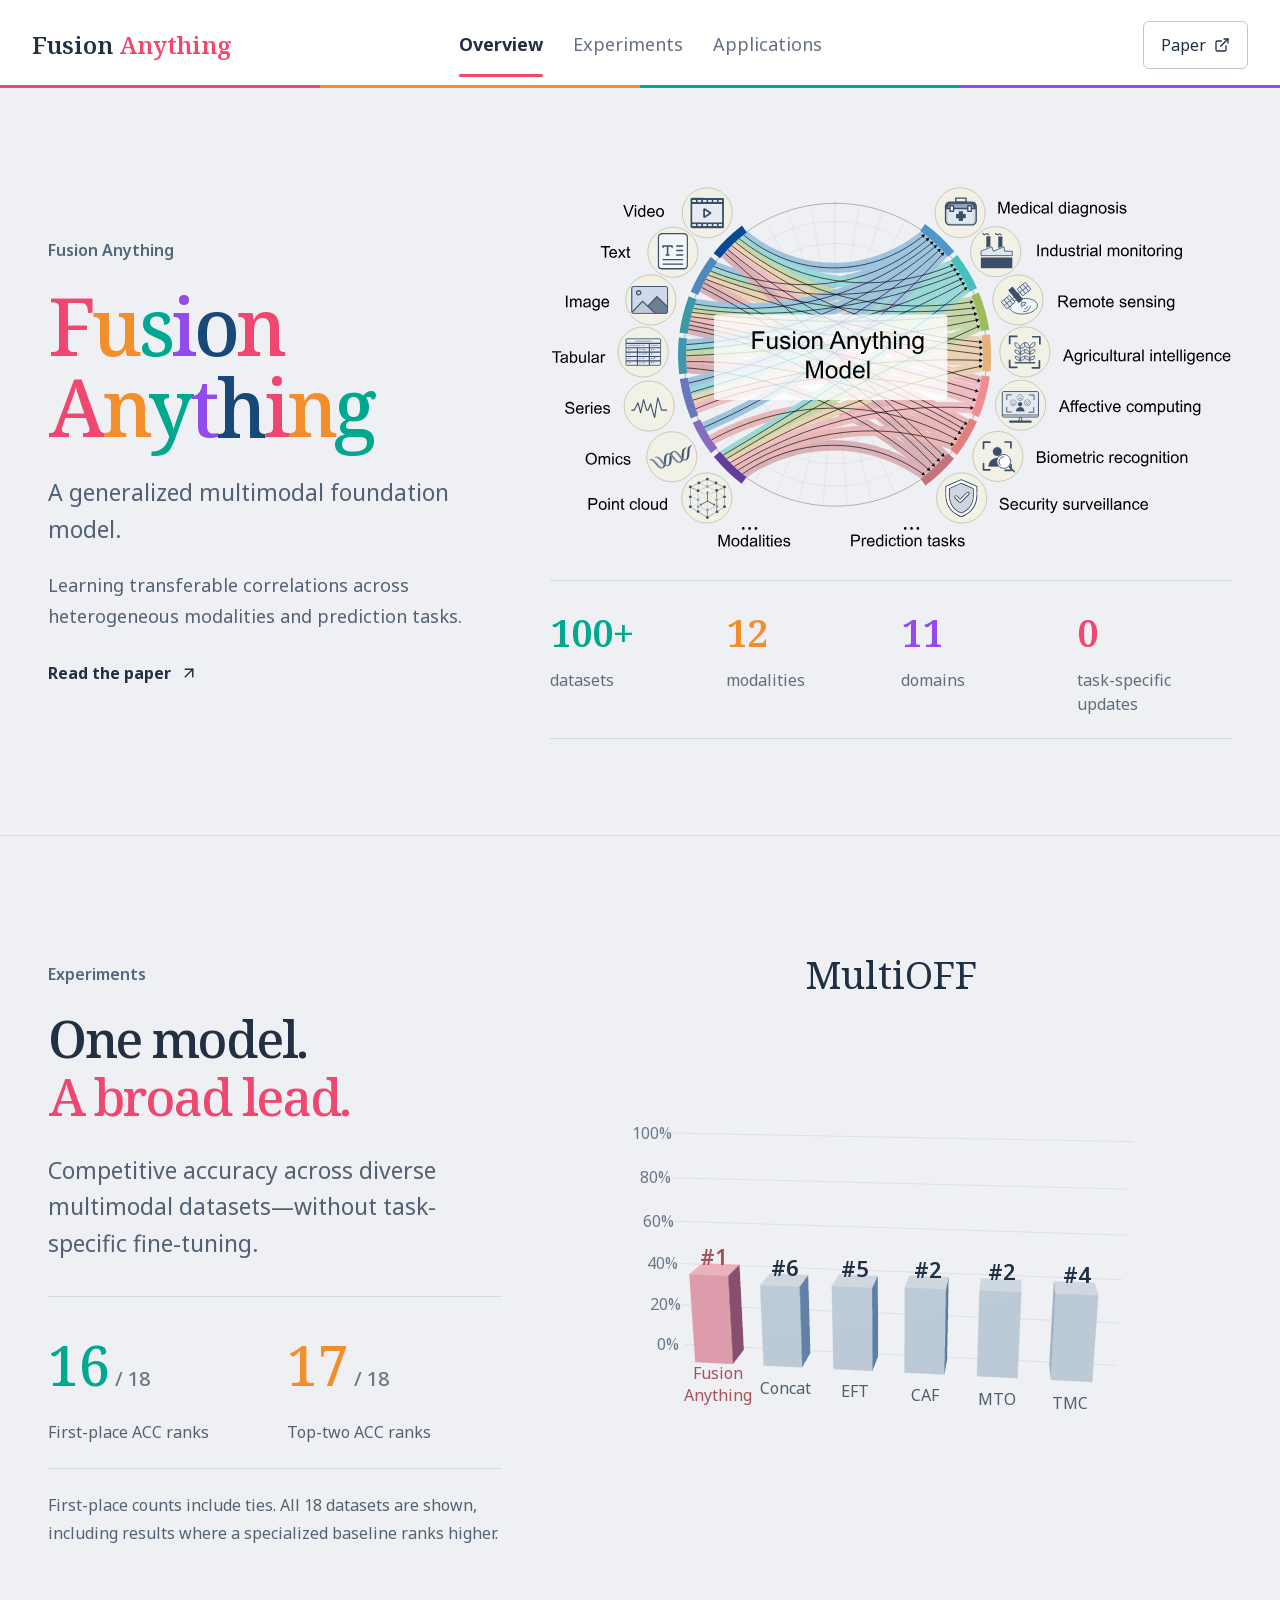
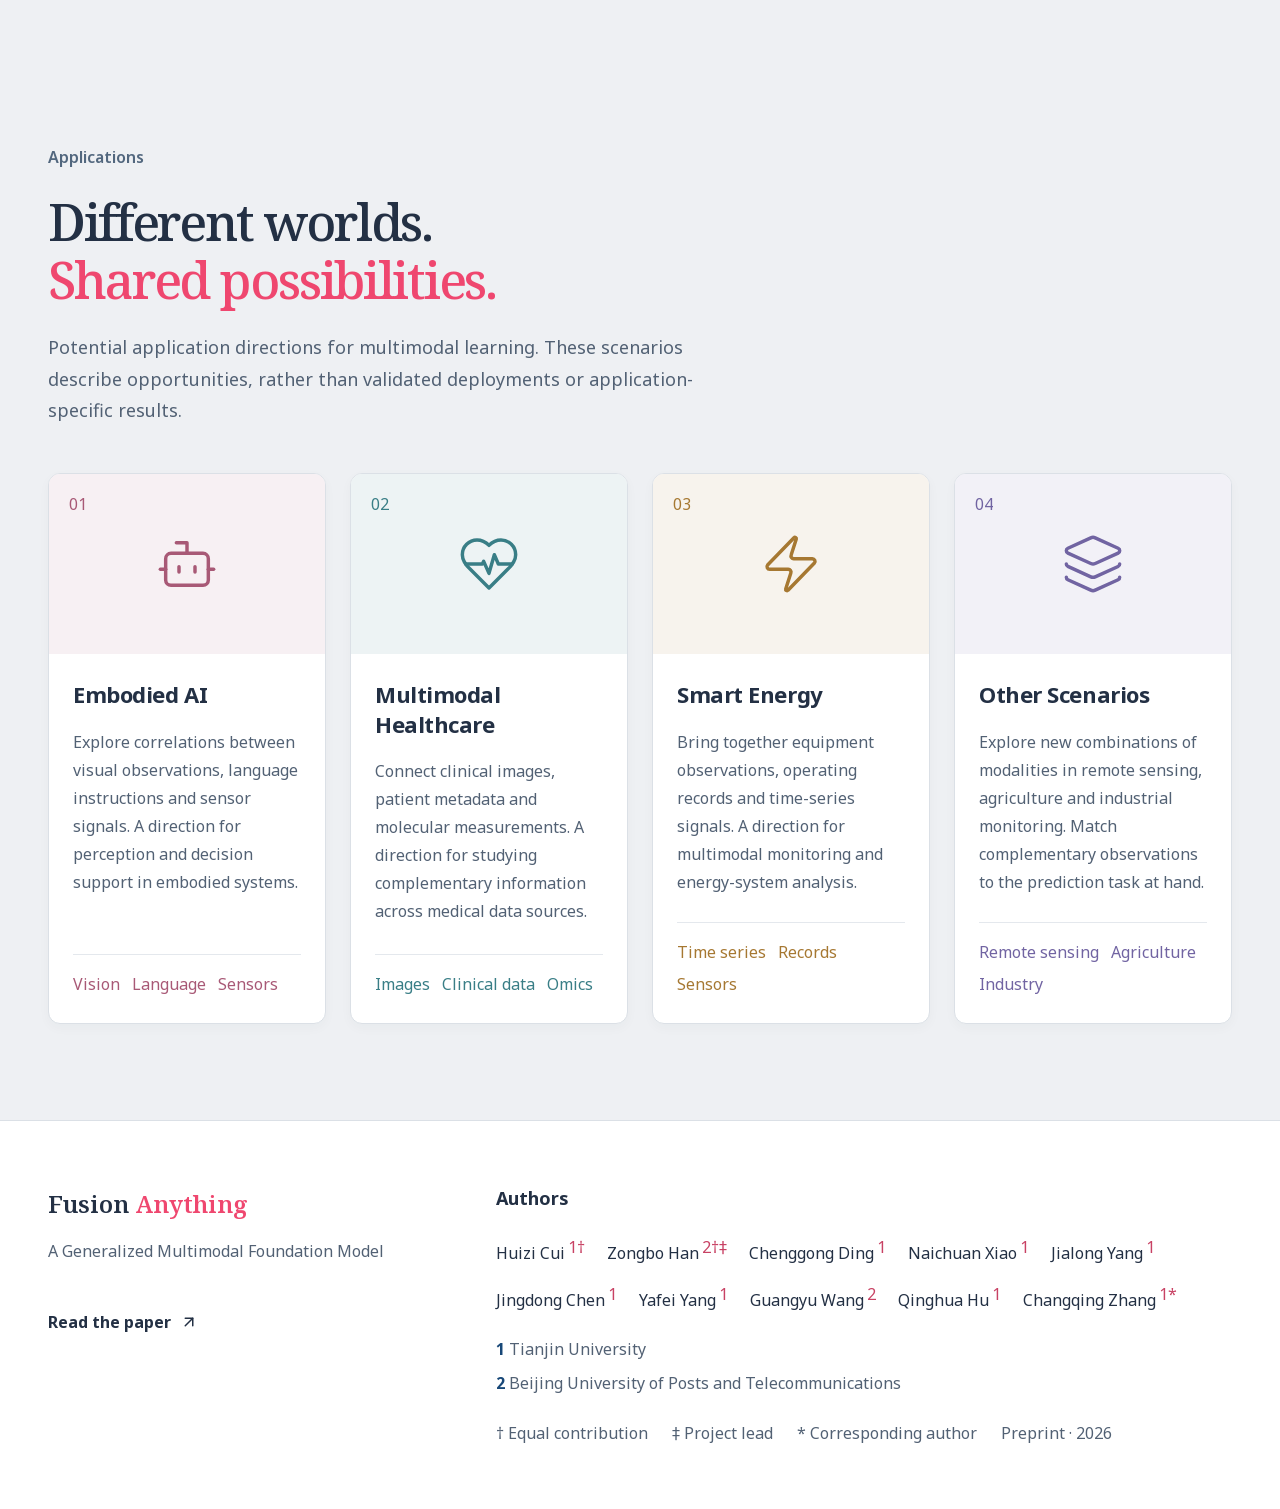
==== commit efb637bd: "Redesign main site as a natural-scrolling application showcase" ====
--- a/index.html
+++ b/index.html
@@ -1 +1 @@
-<!DOCTYPE html><!--WODXZ9Szf4HY91vCVbSCm--><html lang="en"><head><meta charSet="utf-8"/><meta name="viewport" content="width=device-width, initial-scale=1"/><link rel="preload" href="/_next/static/media/1755441e3a2fa970-s.p.woff2" as="font" crossorigin="" type="font/woff2"/><link rel="preload" href="/_next/static/media/30d74baa196fe88a-s.p.woff2" as="font" crossorigin="" type="font/woff2"/><link rel="stylesheet" href="/_next/static/css/7f3ce701854b8014.css" data-precedence="next"/><link rel="preload" as="script" fetchPriority="low" href="/_next/static/chunks/webpack-c61930d8fd67f579.js"/><script src="/_next/static/chunks/4bd1b696-c023c6e3521b1417.js" async=""></script><script src="/_next/static/chunks/255-a85cef9cc3a04b12.js" async=""></script><script src="/_next/static/chunks/main-app-768654682fece701.js" async=""></script><script src="/_next/static/chunks/473-3e59e67d133eb0f5.js" async=""></script><script src="/_next/static/chunks/790-a16f7874469d500e.js" async=""></script><script src="/_next/static/chunks/app/page-b06bb53f806e365e.js" async=""></script><meta name="next-size-adjust" content=""/><title>Fusion Anything — A Generalized Multimodal Foundation Model</title><meta name="description" content="A visual research project page for Fusion Anything, a unified foundation model for generalized multimodal prediction."/><meta name="keywords" content="Fusion Anything,multimodal learning,foundation model,in-context learning"/><meta property="og:title" content="Fusion Anything"/><meta property="og:description" content="Learning transferable multimodal correlations across arbitrary modalities and tasks."/><meta property="og:type" content="website"/><meta name="twitter:card" content="summary"/><meta name="twitter:title" content="Fusion Anything"/><meta name="twitter:description" content="Learning transferable multimodal correlations across arbitrary modalities and tasks."/><script src="/_next/static/chunks/polyfills-42372ed130431b0a.js" noModule=""></script></head><body class="__variable_c85df0 __variable_d4b326"><div hidden=""><!--$--><!--/$--></div><main class="academic-site"><header class="academic-header"><a class="header-title" href="#motivation"><span>Fusion</span> <em>Anything</em></a><nav aria-label="Primary"><a class="is-active" aria-current="location" href="#motivation">Overview</a><a class="" href="#benchmark-3d">Experiments</a><a class="" href="#applications-overview">Applications</a></nav><a class="header-paper" href="https://www.researchgate.net/publication/413785302_Fusion_Anything_A_Generalized_Multimodal_Foundation_Model" target="_blank" rel="noreferrer">Paper <svg xmlns="http://www.w3.org/2000/svg" width="15" height="15" viewBox="0 0 24 24" fill="none" stroke="currentColor" stroke-width="2" stroke-linecap="round" stroke-linejoin="round" class="lucide lucide-external-link"><path d="M15 3h6v6"></path><path d="M10 14 21 3"></path><path d="M18 13v6a2 2 0 0 1-2 2H5a2 2 0 0 1-2-2V8a2 2 0 0 1 2-2h6"></path></svg></a></header><aside class="keyboard-nav" aria-label="Slide navigation"><button type="button" aria-label="Previous slide" disabled=""><svg xmlns="http://www.w3.org/2000/svg" width="15" height="15" viewBox="0 0 24 24" fill="none" stroke="currentColor" stroke-width="2" stroke-linecap="round" stroke-linejoin="round" class="lucide lucide-arrow-up"><path d="m5 12 7-7 7 7"></path><path d="M12 19V5"></path></svg></button><span><b>01</b><i></i>04</span><button type="button" aria-label="Next slide"><svg xmlns="http://www.w3.org/2000/svg" width="15" height="15" viewBox="0 0 24 24" fill="none" stroke="currentColor" stroke-width="2" stroke-linecap="round" stroke-linejoin="round" class="lucide lucide-arrow-down"><path d="M12 5v14"></path><path d="m19 12-7 7-7-7"></path></svg></button><small>↑ ↓</small></aside><section id="motivation" class="slide hero-slide" data-slide-index="0"><div class="hero-inner"><div class="hero-main"><div class="hero-copy"><h1 aria-label="Fusion Anything"><span class="hero-title-word" aria-hidden="true"><i>F</i><i>u</i><i>s</i><i>i</i><i>o</i><i>n</i></span><span class="hero-title-word" aria-hidden="true"><i>A</i><i>n</i><i>y</i><i>t</i><i>h</i><i>i</i><i>n</i><i>g</i></span></h1><p>A generalized multimodal foundation model</p><div class="hero-author-block"><div class="author-list" aria-label="Paper authors"><span class="author-name" aria-label="Huizi Cui, affiliation 1, equal contribution">Huizi Cui<span class="author-symbols" aria-hidden="true">1<!-- -->†</span></span><span class="author-name" aria-label="Zongbo Han, affiliation 2, equal contribution and project lead">Zongbo Han<span class="author-symbols" aria-hidden="true">2<!-- -->†‡</span></span><span class="author-name" aria-label="Chenggong Ding, affiliation 1">Chenggong Ding<span class="author-symbols" aria-hidden="true">1</span></span><span class="author-name" aria-label="Naichuan Xiao, affiliation 1">Naichuan Xiao<span class="author-symbols" aria-hidden="true">1</span></span><span class="author-name" aria-label="Jialong Yang, affiliation 1">Jialong Yang<span class="author-symbols" aria-hidden="true">1</span></span><span class="author-name" aria-label="Jingdong Chen, affiliation 1">Jingdong Chen<span class="author-symbols" aria-hidden="true">1</span></span><span class="author-name" aria-label="Yafei Yang, affiliation 1">Yafei Yang<span class="author-symbols" aria-hidden="true">1</span></span><span class="author-name" aria-label="Guangyu Wang, affiliation 2">Guangyu Wang<span class="author-symbols" aria-hidden="true">2</span></span><span class="author-name" aria-label="Qinghua Hu, affiliation 1">Qinghua Hu<span class="author-symbols" aria-hidden="true">1</span></span><span class="author-name" aria-label="Changqing Zhang, affiliation 1, corresponding author">Changqing Zhang<span class="author-symbols" aria-hidden="true">1<!-- -->*</span></span></div><div class="author-affiliations"><span><b>1</b>Tianjin University</span><span><b>2</b>Beijing University of Posts and Telecommunications</span></div></div><div class="hero-role-block"><div class="author-legend"><span><b>†</b>Equal contribution</span><span><b>‡</b>Project lead</span><span><b>*</b>Corresponding author</span><span>Preprint · 2026</span></div></div></div><div class="hero-visual"><figure class="paper-figure hero-figure"><img alt="Updated Figure 1 from the Fusion Anything paper showing arbitrary modalities entering a unified model and connecting to prediction tasks" loading="lazy" width="1200" height="649" decoding="async" data-nimg="1" style="color:transparent" src="/figure-1.svg?rev=2609.22107v2"/></figure><div class="hero-counts" aria-label="Evaluation scope"><span><b>100+</b>datasets</span><span><b>12</b>modalities</span><span><b>11</b>domains</span><span><b>0</b>task-specific updates</span></div></div></div></div></section><section id="benchmark-3d" class="slide ranking-slide" data-slide-index="1"><div class="slide-inner"><div class="ranking-copy"><h2>One model.<br/><em>A broad lead.</em></h2><p>Competitive accuracy across diverse multimodal datasets—without task-specific fine-tuning.</p><div class="ranking-highlights"><div><strong>16<span> / <!-- -->18</span></strong><span>First-place ACC ranks</span></div><div><strong>17<span> / <!-- -->18</span></strong><span>Top-two ACC ranks</span></div></div></div><div class="ranking-visual"><!--$!--><template data-dgst="BAILOUT_TO_CLIENT_SIDE_RENDERING"></template><!--/$--></div></div></section><section id="applications-overview" class="slide applications-image-slide" data-slide-index="2"><div class="slide-inner"><div class="slide-heading"><div><h2>Across modalities. <em>Across applications.</em></h2></div></div><img alt="Illustration of text, image, video, audio, 3D spatial and time-series inputs entering Fusion Anything, with embodied AI, healthcare, remote sensing and multimodal biology applications" loading="lazy" width="1672" height="941" decoding="async" data-nimg="1" style="color:transparent" src="/fusion-applications-overview-edited.png"/></div></section><section id="application-details" class="slide application-placeholder" data-slide-index="3" aria-label="Reserved for future applications"><div class="slide-inner"></div></section></main><!--$--><!--/$--><script src="/_next/static/chunks/webpack-c61930d8fd67f579.js" id="_R_" async=""></script><script>(self.__next_f=self.__next_f||[]).push([0])</script><script>self.__next_f.push([1,"1:\"$Sreact.fragment\"\n2:I[9766,[],\"\"]\n3:I[8924,[],\"\"]\n4:I[4601,[\"473\",\"static/chunks/473-3e59e67d133eb0f5.js\",\"790\",\"static/chunks/790-a16f7874469d500e.js\",\"974\",\"static/chunks/app/page-b06bb53f806e365e.js\"],\"default\"]\n5:I[4431,[],\"OutletBoundary\"]\n7:I[5278,[],\"AsyncMetadataOutlet\"]\n9:I[4431,[],\"ViewportBoundary\"]\nb:I[4431,[],\"MetadataBoundary\"]\nc:\"$Sreact.suspense\"\ne:I[7150,[],\"\"]\n:HL[\"/_next/static/media/1755441e3a2fa970-s.p.woff2\",\"font\",{\"crossOrigin\":\"\",\"type\":\"font/woff2\"}]\n:HL[\"/_next/static/media/30d74baa196fe88a-s.p.woff2\",\"font\",{\"crossOrigin\":\"\",\"type\":\"font/woff2\"}]\n:HL[\"/_next/static/css/7f3ce701854b8014.css\",\"style\"]\n"])</script><script>self.__next_f.push([1,"0:{\"P\":null,\"b\":\"WODXZ9Szf4HY91vCVbSCm\",\"p\":\"\",\"c\":[\"\",\"\"],\"i\":false,\"f\":[[[\"\",{\"children\":[\"__PAGE__\",{}]},\"$undefined\",\"$undefined\",true],[\"\",[\"$\",\"$1\",\"c\",{\"children\":[[[\"$\",\"link\",\"0\",{\"rel\":\"stylesheet\",\"href\":\"/_next/static/css/7f3ce701854b8014.css\",\"precedence\":\"next\",\"crossOrigin\":\"$undefined\",\"nonce\":\"$undefined\"}]],[\"$\",\"html\",null,{\"lang\":\"en\",\"children\":[\"$\",\"body\",null,{\"className\":\"__variable_c85df0 __variable_d4b326\",\"children\":[\"$\",\"$L2\",null,{\"parallelRouterKey\":\"children\",\"error\":\"$undefined\",\"errorStyles\":\"$undefined\",\"errorScripts\":\"$undefined\",\"template\":[\"$\",\"$L3\",null,{}],\"templateStyles\":\"$undefined\",\"templateScripts\":\"$undefined\",\"notFound\":[[[\"$\",\"title\",null,{\"children\":\"404: This page could not be found.\"}],[\"$\",\"div\",null,{\"style\":{\"fontFamily\":\"system-ui,\\\"Segoe UI\\\",Roboto,Helvetica,Arial,sans-serif,\\\"Apple Color Emoji\\\",\\\"Segoe UI Emoji\\\"\",\"height\":\"100vh\",\"textAlign\":\"center\",\"display\":\"flex\",\"flexDirection\":\"column\",\"alignItems\":\"center\",\"justifyContent\":\"center\"},\"children\":[\"$\",\"div\",null,{\"children\":[[\"$\",\"style\",null,{\"dangerouslySetInnerHTML\":{\"__html\":\"body{color:#000;background:#fff;margin:0}.next-error-h1{border-right:1px solid rgba(0,0,0,.3)}@media (prefers-color-scheme:dark){body{color:#fff;background:#000}.next-error-h1{border-right:1px solid rgba(255,255,255,.3)}}\"}}],[\"$\",\"h1\",null,{\"className\":\"next-error-h1\",\"style\":{\"display\":\"inline-block\",\"margin\":\"0 20px 0 0\",\"padding\":\"0 23px 0 0\",\"fontSize\":24,\"fontWeight\":500,\"verticalAlign\":\"top\",\"lineHeight\":\"49px\"},\"children\":404}],[\"$\",\"div\",null,{\"style\":{\"display\":\"inline-block\"},\"children\":[\"$\",\"h2\",null,{\"style\":{\"fontSize\":14,\"fontWeight\":400,\"lineHeight\":\"49px\",\"margin\":0},\"children\":\"This page could not be found.\"}]}]]}]}]],[]],\"forbidden\":\"$undefined\",\"unauthorized\":\"$undefined\"}]}]}]]}],{\"children\":[\"__PAGE__\",[\"$\",\"$1\",\"c\",{\"children\":[[\"$\",\"$L4\",null,{}],null,[\"$\",\"$L5\",null,{\"children\":[\"$L6\",[\"$\",\"$L7\",null,{\"promise\":\"$@8\"}]]}]]}],{},null,false]},null,false],[\"$\",\"$1\",\"h\",{\"children\":[null,[[\"$\",\"$L9\",null,{\"children\":\"$La\"}],[\"$\",\"meta\",null,{\"name\":\"next-size-adjust\",\"content\":\"\"}]],[\"$\",\"$Lb\",null,{\"children\":[\"$\",\"div\",null,{\"hidden\":true,\"children\":[\"$\",\"$c\",null,{\"fallback\":null,\"children\":\"$Ld\"}]}]}]]}],false]],\"m\":\"$undefined\",\"G\":[\"$e\",[]],\"s\":false,\"S\":true}\n"])</script><script>self.__next_f.push([1,"a:[[\"$\",\"meta\",\"0\",{\"charSet\":\"utf-8\"}],[\"$\",\"meta\",\"1\",{\"name\":\"viewport\",\"content\":\"width=device-width, initial-scale=1\"}]]\n6:null\n"])</script><script>self.__next_f.push([1,"8:{\"metadata\":[[\"$\",\"title\",\"0\",{\"children\":\"Fusion Anything — A Generalized Multimodal Foundation Model\"}],[\"$\",\"meta\",\"1\",{\"name\":\"description\",\"content\":\"A visual research project page for Fusion Anything, a unified foundation model for generalized multimodal prediction.\"}],[\"$\",\"meta\",\"2\",{\"name\":\"keywords\",\"content\":\"Fusion Anything,multimodal learning,foundation model,in-context learning\"}],[\"$\",\"meta\",\"3\",{\"property\":\"og:title\",\"content\":\"Fusion Anything\"}],[\"$\",\"meta\",\"4\",{\"property\":\"og:description\",\"content\":\"Learning transferable multimodal correlations across arbitrary modalities and tasks.\"}],[\"$\",\"meta\",\"5\",{\"property\":\"og:type\",\"content\":\"website\"}],[\"$\",\"meta\",\"6\",{\"name\":\"twitter:card\",\"content\":\"summary\"}],[\"$\",\"meta\",\"7\",{\"name\":\"twitter:title\",\"content\":\"Fusion Anything\"}],[\"$\",\"meta\",\"8\",{\"name\":\"twitter:description\",\"content\":\"Learning transferable multimodal correlations across arbitrary modalities and tasks.\"}]],\"error\":null,\"digest\":\"$undefined\"}\n"])</script><script>self.__next_f.push([1,"d:\"$8:metadata\"\n"])</script></body></html>+<!DOCTYPE html><!--IYl_yG2pCCikVhQyY7mfa--><html lang="en"><head><meta charSet="utf-8"/><meta name="viewport" content="width=device-width, initial-scale=1"/><link rel="preload" href="/_next/static/media/1755441e3a2fa970-s.p.woff2" as="font" crossorigin="" type="font/woff2"/><link rel="preload" href="/_next/static/media/30d74baa196fe88a-s.p.woff2" as="font" crossorigin="" type="font/woff2"/><link rel="preload" as="image" href="/figure-1.svg?rev=2609.22107v2"/><link rel="stylesheet" href="/_next/static/css/7f3ce701854b8014.css" data-precedence="next"/><link rel="stylesheet" href="/_next/static/css/13e2ac5c3179df2e.css" data-precedence="next"/><link rel="preload" as="script" fetchPriority="low" href="/_next/static/chunks/webpack-ba0720c9e11f492f.js"/><script src="/_next/static/chunks/4bd1b696-c023c6e3521b1417.js" async=""></script><script src="/_next/static/chunks/255-a85cef9cc3a04b12.js" async=""></script><script src="/_next/static/chunks/main-app-768654682fece701.js" async=""></script><script src="/_next/static/chunks/473-3e59e67d133eb0f5.js" async=""></script><script src="/_next/static/chunks/869-407d2397b5e51b56.js" async=""></script><script src="/_next/static/chunks/app/page-550807616a0f86da.js" async=""></script><meta name="next-size-adjust" content=""/><title>Fusion Anything — A Generalized Multimodal Foundation Model</title><meta name="description" content="A visual research project page for Fusion Anything, a unified foundation model for generalized multimodal prediction."/><meta name="keywords" content="Fusion Anything,multimodal learning,foundation model,in-context learning"/><meta property="og:title" content="Fusion Anything"/><meta property="og:description" content="Learning transferable multimodal correlations across arbitrary modalities and tasks."/><meta property="og:type" content="website"/><meta name="twitter:card" content="summary"/><meta name="twitter:title" content="Fusion Anything"/><meta name="twitter:description" content="Learning transferable multimodal correlations across arbitrary modalities and tasks."/><script src="/_next/static/chunks/polyfills-42372ed130431b0a.js" noModule=""></script></head><body class="__variable_c85df0 __variable_d4b326"><div hidden=""><!--$--><!--/$--></div><main class="site_site__zVbaL"><a href="#motivation" class="site_skip__SKpzm">Skip to content</a><header class="site_header__KNwHf"><a class="site_brand__XkmFV" href="#motivation">Fusion <em>Anything</em></a><nav aria-label="Primary"><a href="#motivation" class="site_active__fRIKG" aria-current="location">Overview</a><a href="#benchmark-3d">Experiments</a><a href="#applications-overview">Applications</a></nav><a class="site_paper__fUKRk" href="https://www.researchgate.net/publication/413785302_Fusion_Anything_A_Generalized_Multimodal_Foundation_Model" target="_blank" rel="noreferrer">Paper <svg xmlns="http://www.w3.org/2000/svg" width="16" height="16" viewBox="0 0 24 24" fill="none" stroke="currentColor" stroke-width="2" stroke-linecap="round" stroke-linejoin="round" class="lucide lucide-external-link"><path d="M15 3h6v6"></path><path d="M10 14 21 3"></path><path d="M18 13v6a2 2 0 0 1-2 2H5a2 2 0 0 1-2-2V8a2 2 0 0 1 2-2h6"></path></svg></a></header><section id="motivation" class="site_section__RYCUe undefined" aria-labelledby="overview-title"><div class="site_feature__zalr9"><div class="site_copy__ez6St"><span class="site_eyebrow__7re_F">Fusion Anything</span><h1 id="overview-title"><span class="site_titleWord__tk5st"><i>F</i><i>u</i><i>s</i><i>i</i><i>o</i><i>n</i></span><span class="site_titleWord__tk5st"><i>A</i><i>n</i><i>y</i><i>t</i><i>h</i><i>i</i><i>n</i><i>g</i></span></h1><p class="site_lead__cXIgd">A generalized multimodal foundation model.</p><p>Learning transferable correlations across heterogeneous modalities and prediction tasks.</p><a class="site_action__SxI8_" href="https://www.researchgate.net/publication/413785302_Fusion_Anything_A_Generalized_Multimodal_Foundation_Model" target="_blank" rel="noreferrer">Read the paper <svg xmlns="http://www.w3.org/2000/svg" width="18" height="18" viewBox="0 0 24 24" fill="none" stroke="currentColor" stroke-width="2" stroke-linecap="round" stroke-linejoin="round" class="lucide lucide-arrow-up-right"><path d="M7 7h10v10"></path><path d="M7 17 17 7"></path></svg></a></div><div class="site_modelVisual__G5m26"><img alt="Figure 1: heterogeneous modalities connect through Fusion Anything to prediction tasks" width="1200" height="649" decoding="async" data-nimg="1" style="color:transparent" src="/figure-1.svg?rev=2609.22107v2"/><div class="site_scope__O0QOg" aria-label="Model scope"><div><strong>100+</strong><span>datasets</span></div><div><strong>12</strong><span>modalities</span></div><div><strong>11</strong><span>domains</span></div><div><strong>0</strong><span>task-specific updates</span></div></div></div></div></section><section id="benchmark-3d" class="site_section__RYCUe site_experiments__y9Ta6" aria-labelledby="experiment-title"><div class="site_feature__zalr9"><div class="site_copy__ez6St"><span class="site_eyebrow__7re_F">Experiments</span><h2 id="experiment-title">One model.<br/><em>A broad lead.</em></h2><p class="site_lead__cXIgd">Competitive accuracy across diverse multimodal datasets—without task-specific fine-tuning.</p><div class="site_results__iXjh6"><div><strong>16<small> / <!-- -->18</small></strong><span>First-place ACC ranks</span></div><div><strong>17<small> / <!-- -->18</small></strong><span>Top-two ACC ranks</span></div></div><p class="site_note__metKg">First-place counts include ties. All 18 datasets are shown, including results where a specialized baseline ranks higher.</p></div><div class="site_chart__4WpJP"><div class="site_chartPlaceholder__F3F16" aria-label="Accuracy chart loads as this section approaches the viewport"></div></div></div></section><section id="applications-overview" class="site_section__RYCUe site_applications__uTvc2" aria-labelledby="applications-title"><div class="site_applicationHeading__b6GWK"><span class="site_eyebrow__7re_F">Applications</span><h2 id="applications-title">Different worlds.<br/><em>Shared possibilities.</em></h2><p>Potential application directions for multimodal learning. These scenarios describe opportunities, rather than validated deployments or application-specific results.</p></div><div id="application-details" class="site_cards__vKDye"><article class="site_card__CE3LL" style="--card-accent:#a85976"><div class="site_cardArt__KJucf" aria-hidden="true"><svg xmlns="http://www.w3.org/2000/svg" width="64" height="64" viewBox="0 0 24 24" fill="none" stroke="currentColor" stroke-width="1.3" stroke-linecap="round" stroke-linejoin="round" class="lucide lucide-bot"><path d="M12 8V4H8"></path><rect width="16" height="12" x="4" y="8" rx="2"></rect><path d="M2 14h2"></path><path d="M20 14h2"></path><path d="M15 13v2"></path><path d="M9 13v2"></path></svg><span class="site_cardNumber__7aWnx">01</span></div><div class="site_cardBody__XAzu8"><h3>Embodied AI</h3><p>Explore correlations between visual observations, language instructions and sensor signals. A direction for perception and decision support in embodied systems.</p><div class="site_cardTags__QCazp"><span>Vision</span><span>Language</span><span>Sensors</span></div></div></article><article class="site_card__CE3LL" style="--card-accent:#397e86"><div class="site_cardArt__KJucf" aria-hidden="true"><svg xmlns="http://www.w3.org/2000/svg" width="64" height="64" viewBox="0 0 24 24" fill="none" stroke="currentColor" stroke-width="1.3" stroke-linecap="round" stroke-linejoin="round" class="lucide lucide-heart-pulse"><path d="M19 14c1.49-1.46 3-3.21 3-5.5A5.5 5.5 0 0 0 16.5 3c-1.76 0-3 .5-4.5 2-1.5-1.5-2.74-2-4.5-2A5.5 5.5 0 0 0 2 8.5c0 2.3 1.5 4.05 3 5.5l7 7Z"></path><path d="M3.22 12H9.5l.5-1 2 4.5 2-7 1.5 3.5h5.27"></path></svg><span class="site_cardNumber__7aWnx">02</span></div><div class="site_cardBody__XAzu8"><h3>Multimodal Healthcare</h3><p>Connect clinical images, patient metadata and molecular measurements. A direction for studying complementary information across medical data sources.</p><div class="site_cardTags__QCazp"><span>Images</span><span>Clinical data</span><span>Omics</span></div></div></article><article class="site_card__CE3LL" style="--card-accent:#a67832"><div class="site_cardArt__KJucf" aria-hidden="true"><svg xmlns="http://www.w3.org/2000/svg" width="64" height="64" viewBox="0 0 24 24" fill="none" stroke="currentColor" stroke-width="1.3" stroke-linecap="round" stroke-linejoin="round" class="lucide lucide-zap"><path d="M4 14a1 1 0 0 1-.78-1.63l9.9-10.2a.5.5 0 0 1 .86.46l-1.92 6.02A1 1 0 0 0 13 10h7a1 1 0 0 1 .78 1.63l-9.9 10.2a.5.5 0 0 1-.86-.46l1.92-6.02A1 1 0 0 0 11 14z"></path></svg><span class="site_cardNumber__7aWnx">03</span></div><div class="site_cardBody__XAzu8"><h3>Smart Energy</h3><p>Bring together equipment observations, operating records and time-series signals. A direction for multimodal monitoring and energy-system analysis.</p><div class="site_cardTags__QCazp"><span>Time series</span><span>Records</span><span>Sensors</span></div></div></article><article class="site_card__CE3LL" style="--card-accent:#7164a2"><div class="site_cardArt__KJucf" aria-hidden="true"><svg xmlns="http://www.w3.org/2000/svg" width="64" height="64" viewBox="0 0 24 24" fill="none" stroke="currentColor" stroke-width="1.3" stroke-linecap="round" stroke-linejoin="round" class="lucide lucide-layers"><path d="M12.83 2.18a2 2 0 0 0-1.66 0L2.6 6.08a1 1 0 0 0 0 1.83l8.58 3.91a2 2 0 0 0 1.66 0l8.58-3.9a1 1 0 0 0 0-1.83z"></path><path d="M2 12a1 1 0 0 0 .58.91l8.6 3.91a2 2 0 0 0 1.65 0l8.58-3.9A1 1 0 0 0 22 12"></path><path d="M2 17a1 1 0 0 0 .58.91l8.6 3.91a2 2 0 0 0 1.65 0l8.58-3.9A1 1 0 0 0 22 17"></path></svg><span class="site_cardNumber__7aWnx">04</span></div><div class="site_cardBody__XAzu8"><h3>Other Scenarios</h3><p>Explore new combinations of modalities in remote sensing, agriculture and industrial monitoring. Match complementary observations to the prediction task at hand.</p><div class="site_cardTags__QCazp"><span>Remote sensing</span><span>Agriculture</span><span>Industry</span></div></div></article></div></section><footer class="site_footer__yfhED"><div class="site_footerIntro__zEBeN"><span class="site_brand__XkmFV">Fusion <em>Anything</em></span><p>A Generalized Multimodal Foundation Model</p><a class="site_action__SxI8_" href="https://www.researchgate.net/publication/413785302_Fusion_Anything_A_Generalized_Multimodal_Foundation_Model" target="_blank" rel="noreferrer">Read the paper <svg xmlns="http://www.w3.org/2000/svg" width="18" height="18" viewBox="0 0 24 24" fill="none" stroke="currentColor" stroke-width="2" stroke-linecap="round" stroke-linejoin="round" class="lucide lucide-arrow-up-right"><path d="M7 7h10v10"></path><path d="M7 17 17 7"></path></svg></a></div><div class="site_credits__EpKul"><h2>Authors</h2><div class="site_authors__jSDIc"><span aria-label="Huizi Cui, affiliation 1, equal contribution">Huizi Cui<sup aria-hidden="true">1<!-- -->†</sup></span><span aria-label="Zongbo Han, affiliation 2, equal contribution and project lead">Zongbo Han<sup aria-hidden="true">2<!-- -->†‡</sup></span><span aria-label="Chenggong Ding, affiliation 1">Chenggong Ding<sup aria-hidden="true">1</sup></span><span aria-label="Naichuan Xiao, affiliation 1">Naichuan Xiao<sup aria-hidden="true">1</sup></span><span aria-label="Jialong Yang, affiliation 1">Jialong Yang<sup aria-hidden="true">1</sup></span><span aria-label="Jingdong Chen, affiliation 1">Jingdong Chen<sup aria-hidden="true">1</sup></span><span aria-label="Yafei Yang, affiliation 1">Yafei Yang<sup aria-hidden="true">1</sup></span><span aria-label="Guangyu Wang, affiliation 2">Guangyu Wang<sup aria-hidden="true">2</sup></span><span aria-label="Qinghua Hu, affiliation 1">Qinghua Hu<sup aria-hidden="true">1</sup></span><span aria-label="Changqing Zhang, affiliation 1, corresponding author">Changqing Zhang<sup aria-hidden="true">1<!-- -->*</sup></span></div><div class="site_affiliations__DZHnY"><p><b>1</b> <!-- -->Tianjin University</p><p><b>2</b> <!-- -->Beijing University of Posts and Telecommunications</p></div><div class="site_legend__pafmN"><span>† Equal contribution</span><span>‡ Project lead</span><span>* Corresponding author</span><span>Preprint · 2026</span></div></div></footer></main><!--$--><!--/$--><script src="/_next/static/chunks/webpack-ba0720c9e11f492f.js" id="_R_" async=""></script><script>(self.__next_f=self.__next_f||[]).push([0])</script><script>self.__next_f.push([1,"1:\"$Sreact.fragment\"\n2:I[9766,[],\"\"]\n3:I[8924,[],\"\"]\n4:I[9486,[\"473\",\"static/chunks/473-3e59e67d133eb0f5.js\",\"869\",\"static/chunks/869-407d2397b5e51b56.js\",\"974\",\"static/chunks/app/page-550807616a0f86da.js\"],\"default\"]\n5:I[4431,[],\"OutletBoundary\"]\n7:I[5278,[],\"AsyncMetadataOutlet\"]\n9:I[4431,[],\"ViewportBoundary\"]\nb:I[4431,[],\"MetadataBoundary\"]\nc:\"$Sreact.suspense\"\ne:I[7150,[],\"\"]\n:HL[\"/_next/static/media/1755441e3a2fa970-s.p.woff2\",\"font\",{\"crossOrigin\":\"\",\"type\":\"font/woff2\"}]\n:HL[\"/_next/static/media/30d74baa196fe88a-s.p.woff2\",\"font\",{\"crossOrigin\":\"\",\"type\":\"font/woff2\"}]\n:HL[\"/_next/static/css/7f3ce701854b8014.css\",\"style\"]\n:HL[\"/_next/static/css/13e2ac5c3179df2e.css\",\"style\"]\n"])</script><script>self.__next_f.push([1,"0:{\"P\":null,\"b\":\"IYl-yG2pCCikVhQyY7mfa\",\"p\":\"\",\"c\":[\"\",\"\"],\"i\":false,\"f\":[[[\"\",{\"children\":[\"__PAGE__\",{}]},\"$undefined\",\"$undefined\",true],[\"\",[\"$\",\"$1\",\"c\",{\"children\":[[[\"$\",\"link\",\"0\",{\"rel\":\"stylesheet\",\"href\":\"/_next/static/css/7f3ce701854b8014.css\",\"precedence\":\"next\",\"crossOrigin\":\"$undefined\",\"nonce\":\"$undefined\"}]],[\"$\",\"html\",null,{\"lang\":\"en\",\"children\":[\"$\",\"body\",null,{\"className\":\"__variable_c85df0 __variable_d4b326\",\"children\":[\"$\",\"$L2\",null,{\"parallelRouterKey\":\"children\",\"error\":\"$undefined\",\"errorStyles\":\"$undefined\",\"errorScripts\":\"$undefined\",\"template\":[\"$\",\"$L3\",null,{}],\"templateStyles\":\"$undefined\",\"templateScripts\":\"$undefined\",\"notFound\":[[[\"$\",\"title\",null,{\"children\":\"404: This page could not be found.\"}],[\"$\",\"div\",null,{\"style\":{\"fontFamily\":\"system-ui,\\\"Segoe UI\\\",Roboto,Helvetica,Arial,sans-serif,\\\"Apple Color Emoji\\\",\\\"Segoe UI Emoji\\\"\",\"height\":\"100vh\",\"textAlign\":\"center\",\"display\":\"flex\",\"flexDirection\":\"column\",\"alignItems\":\"center\",\"justifyContent\":\"center\"},\"children\":[\"$\",\"div\",null,{\"children\":[[\"$\",\"style\",null,{\"dangerouslySetInnerHTML\":{\"__html\":\"body{color:#000;background:#fff;margin:0}.next-error-h1{border-right:1px solid rgba(0,0,0,.3)}@media (prefers-color-scheme:dark){body{color:#fff;background:#000}.next-error-h1{border-right:1px solid rgba(255,255,255,.3)}}\"}}],[\"$\",\"h1\",null,{\"className\":\"next-error-h1\",\"style\":{\"display\":\"inline-block\",\"margin\":\"0 20px 0 0\",\"padding\":\"0 23px 0 0\",\"fontSize\":24,\"fontWeight\":500,\"verticalAlign\":\"top\",\"lineHeight\":\"49px\"},\"children\":404}],[\"$\",\"div\",null,{\"style\":{\"display\":\"inline-block\"},\"children\":[\"$\",\"h2\",null,{\"style\":{\"fontSize\":14,\"fontWeight\":400,\"lineHeight\":\"49px\",\"margin\":0},\"children\":\"This page could not be found.\"}]}]]}]}]],[]],\"forbidden\":\"$undefined\",\"unauthorized\":\"$undefined\"}]}]}]]}],{\"children\":[\"__PAGE__\",[\"$\",\"$1\",\"c\",{\"children\":[[\"$\",\"$L4\",null,{}],[[\"$\",\"link\",\"0\",{\"rel\":\"stylesheet\",\"href\":\"/_next/static/css/13e2ac5c3179df2e.css\",\"precedence\":\"next\",\"crossOrigin\":\"$undefined\",\"nonce\":\"$undefined\"}]],[\"$\",\"$L5\",null,{\"children\":[\"$L6\",[\"$\",\"$L7\",null,{\"promise\":\"$@8\"}]]}]]}],{},null,false]},null,false],[\"$\",\"$1\",\"h\",{\"children\":[null,[[\"$\",\"$L9\",null,{\"children\":\"$La\"}],[\"$\",\"meta\",null,{\"name\":\"next-size-adjust\",\"content\":\"\"}]],[\"$\",\"$Lb\",null,{\"children\":[\"$\",\"div\",null,{\"hidden\":true,\"children\":[\"$\",\"$c\",null,{\"fallback\":null,\"children\":\"$Ld\"}]}]}]]}],false]],\"m\":\"$undefined\",\"G\":[\"$e\",[]],\"s\":false,\"S\":true}\n"])</script><script>self.__next_f.push([1,"a:[[\"$\",\"meta\",\"0\",{\"charSet\":\"utf-8\"}],[\"$\",\"meta\",\"1\",{\"name\":\"viewport\",\"content\":\"width=device-width, initial-scale=1\"}]]\n6:null\n"])</script><script>self.__next_f.push([1,"8:{\"metadata\":[[\"$\",\"title\",\"0\",{\"children\":\"Fusion Anything — A Generalized Multimodal Foundation Model\"}],[\"$\",\"meta\",\"1\",{\"name\":\"description\",\"content\":\"A visual research project page for Fusion Anything, a unified foundation model for generalized multimodal prediction.\"}],[\"$\",\"meta\",\"2\",{\"name\":\"keywords\",\"content\":\"Fusion Anything,multimodal learning,foundation model,in-context learning\"}],[\"$\",\"meta\",\"3\",{\"property\":\"og:title\",\"content\":\"Fusion Anything\"}],[\"$\",\"meta\",\"4\",{\"property\":\"og:description\",\"content\":\"Learning transferable multimodal correlations across arbitrary modalities and tasks.\"}],[\"$\",\"meta\",\"5\",{\"property\":\"og:type\",\"content\":\"website\"}],[\"$\",\"meta\",\"6\",{\"name\":\"twitter:card\",\"content\":\"summary\"}],[\"$\",\"meta\",\"7\",{\"name\":\"twitter:title\",\"content\":\"Fusion Anything\"}],[\"$\",\"meta\",\"8\",{\"name\":\"twitter:description\",\"content\":\"Learning transferable multimodal correlations across arbitrary modalities and tasks.\"}]],\"error\":null,\"digest\":\"$undefined\"}\n"])</script><script>self.__next_f.push([1,"d:\"$8:metadata\"\n"])</script></body></html>
--- a/_next/static/css/13e2ac5c3179df2e.css
+++ b/_next/static/css/13e2ac5c3179df2e.css
@@ -0,0 +1 @@
+.site_site__zVbaL{background:#eef0f3;color:#233044;padding-top:88px}.site_site__zVbaL *{box-sizing:border-box}.site_site__zVbaL a:focus-visible{outline:3px solid #ad4763;outline-offset:5px}.site_skip__SKpzm{position:fixed;top:-100px;left:20px;z-index:40;padding:12px;background:white}.site_skip__SKpzm:focus{top:12px}.site_header__KNwHf{position:fixed;top:0;inset-inline:0;z-index:20;display:grid;grid-template-columns:1fr auto 1fr;align-items:center;height:88px;padding:0 max(32px,calc((100vw - 1512px)/2));background:#fffffff5;border-bottom:1px solid #d9dfe6}.site_header__KNwHf:after{content:"";position:absolute;inset:auto 0 -1px;height:3px;background:linear-gradient(90deg,#ef476f 0 25%,#f28e2b 25% 50%,#00a890 50% 75%,#934bed 75%)}.site_brand__XkmFV{font-family:var(--font-serif),serif;font-size:24px;font-weight:600;white-space:nowrap}.site_brand__XkmFV em{font-style:normal;color:#ef476f}.site_header__KNwHf nav{display:flex;gap:30px;font-size:18px;color:#657183}.site_header__KNwHf nav a{position:relative;padding:31px 0}.site_header__KNwHf nav .site_active__fRIKG{color:#233044;font-weight:700}.site_active__fRIKG:after{content:"";position:absolute;bottom:13px;left:0;right:0;height:3px;background:#ef476f;border-radius:2px}.site_paper__fUKRk{justify-self:end;display:flex;align-items:center;gap:8px;padding:11px 17px;border:1px solid #bac7d5;border-radius:6px;font-size:16px}.site_section__RYCUe{max-width:1536px;margin:0 auto;padding:96px 48px;scroll-margin-top:88px}.site_feature__zalr9{display:grid;grid-template-columns:minmax(0,.4fr) minmax(0,.6fr);align-items:center;gap:48px}.site_copy__ez6St{min-width:0}.site_eyebrow__7re_F{display:inline-block;color:#52677e;font-size:16px;font-weight:600;margin-bottom:22px}.site_applicationHeading__b6GWK h2,.site_copy__ez6St h1,.site_copy__ez6St h2{font-family:var(--font-serif),serif;margin:0;font-weight:500;letter-spacing:-.045em;line-height:1.14}.site_copy__ez6St h1{font-size:clamp(52px,6.2vw,92px);line-height:1.03}.site_titleWord__tk5st{display:block}.site_titleWord__tk5st i{font-style:normal}.site_titleWord__tk5st i:nth-child(5n+1){color:#ef476f}.site_titleWord__tk5st i:nth-child(5n+2){color:#f28e2b}.site_titleWord__tk5st i:nth-child(5n+3){color:#00a890}.site_titleWord__tk5st i:nth-child(5n+4){color:#934bed}.site_titleWord__tk5st i:nth-child(5n){color:#184878}.site_copy__ez6St h2{font-size:clamp(36px,4vw,64px)}.site_applicationHeading__b6GWK h2 em,.site_copy__ez6St h2 em{color:#ef476f;font-style:normal}.site_copy__ez6St h2 em{white-space:nowrap}.site_copy__ez6St p{font-size:18px;line-height:1.75;color:#526174;margin:22px 0 0}.site_copy__ez6St .site_lead__cXIgd{font-size:23px;line-height:1.6;margin-top:26px}.site_action__SxI8_{display:inline-flex;align-items:center;gap:9px;font-size:16px;font-weight:700;margin-top:28px}.site_action__SxI8_:hover{color:#ad4763}.site_modelVisual__G5m26{min-width:0}.site_modelVisual__G5m26 img{display:block;width:100%;height:auto;background:transparent}.site_scope__O0QOg{display:grid;grid-template-columns:repeat(4,minmax(0,1fr));gap:20px;margin-top:28px;padding:22px 0;border-block:1px solid #d3dbe4}.site_scope__O0QOg strong{font-family:var(--font-serif),serif;font-size:38px;color:#00a890;font-weight:600}.site_scope__O0QOg div:nth-child(2) strong{color:#f28e2b}.site_scope__O0QOg div:nth-child(3) strong{color:#934bed}.site_scope__O0QOg div:nth-child(4) strong{color:#ef476f}.site_scope__O0QOg span{display:block;font-size:16px;line-height:1.5;color:#5f6e7f;margin-top:6px}.site_experiments__y9Ta6{border-top:1px solid #d9dfe6}.site_results__iXjh6{display:grid;grid-template-columns:1fr 1fr;gap:24px;padding:24px 0;margin-top:34px;border-block:1px solid #d3dbe4}.site_results__iXjh6 strong{font-family:var(--font-serif),serif;font-size:56px;color:#00a890;font-weight:500;white-space:nowrap}.site_results__iXjh6 div:nth-child(2) strong{color:#f28e2b}.site_results__iXjh6 small{font-family:var(--font-sans),sans-serif;font-size:20px;color:#6b7888}.site_results__iXjh6 span{display:block;font-size:16px;line-height:1.5;margin-top:12px;color:#526174}.site_copy__ez6St .site_note__metKg{font-size:16px}.site_chart__4WpJP{min-width:0}.site_chartPlaceholder__F3F16{min-height:540px}.site_applications__uTvc2{padding-top:72px}.site_applicationHeading__b6GWK{max-width:780px;margin-bottom:46px}.site_applicationHeading__b6GWK h2{font-size:clamp(38px,4vw,58px)}.site_applicationHeading__b6GWK p{font-size:18px;line-height:1.75;color:#526174;max-width:690px;margin-top:24px}.site_cards__vKDye{display:grid;grid-template-columns:repeat(4,minmax(0,1fr));gap:24px;scroll-margin-top:112px}.site_card__CE3LL{display:flex;flex-direction:column;border:1px solid #dbe0e6;border-radius:12px;overflow:hidden;background:#fff;box-shadow:0 4px 12px #23304408}.site_cardArt__KJucf{position:relative;display:flex;align-items:center;justify-content:center;height:180px;background:color-mix(in srgb,var(--card-accent) 9%,#fff);color:var(--card-accent)}.site_cardNumber__7aWnx{position:absolute;top:18px;left:20px;font-size:16px}.site_cardBody__XAzu8{display:flex;flex:1;flex-direction:column;padding:26px 24px}.site_card__CE3LL h3{font-size:22px;line-height:1.35;margin:0;letter-spacing:-.02em}.site_card__CE3LL p{font-size:16px;line-height:1.75;color:#526174;margin:18px 0 26px}.site_cardTags__QCazp{display:flex;flex-wrap:wrap;gap:8px 12px;margin-top:auto;padding-top:17px;border-top:1px solid #e4e8ed}.site_cardTags__QCazp span{font-size:16px;color:var(--card-accent)}.site_footer__yfhED{display:grid;grid-template-columns:1fr 2fr;gap:80px;padding:64px max(48px,calc((100vw - 1440px)/2));background:#fff;border-top:1px solid #dbe0e6}.site_footerIntro__zEBeN p{font-size:16px;line-height:1.7;color:#526174}.site_credits__EpKul h2{font-size:18px;margin:0 0 20px}.site_authors__jSDIc{display:flex;flex-wrap:wrap;gap:12px 22px;font-size:16px;line-height:1.8}.site_authors__jSDIc sup{color:#c84264;font-size:16px;margin-left:3px}.site_affiliations__DZHnY{margin-top:22px}.site_affiliations__DZHnY p{font-size:16px;line-height:1.6;color:#526174;margin:8px 0}.site_affiliations__DZHnY b{color:#184878}.site_legend__pafmN{display:flex;flex-wrap:wrap;gap:12px 24px;font-size:16px;color:#526174;margin-top:24px}@media(max-width:1100px){.site_header__KNwHf{padding-inline:24px}.site_header__KNwHf nav{gap:20px}.site_feature__zalr9{gap:28px}.site_copy__ez6St .site_lead__cXIgd{font-size:20px}.site_cards__vKDye{grid-template-columns:repeat(2,minmax(0,1fr))}.site_footer__yfhED{gap:40px}}@media(max-width:768px){.site_site__zVbaL{padding-top:112px}.site_header__KNwHf{height:112px;grid-template-columns:1fr auto;padding:12px 24px}.site_header__KNwHf nav{grid-row:2;grid-column:1/-1;justify-content:center;gap:26px}.site_header__KNwHf nav a{padding:10px 0}.site_active__fRIKG:after{bottom:0}.site_paper__fUKRk{padding:8px 12px}.site_section__RYCUe{padding:58px 24px;scroll-margin-top:112px}.site_feature__zalr9{grid-template-columns:1fr;gap:36px}.site_copy__ez6St h1{font-size:76px}.site_copy__ez6St h2{font-size:clamp(36px,7vw,52px)}.site_copy__ez6St .site_lead__cXIgd{font-size:21px}.site_modelVisual__G5m26{margin-top:8px}.site_scope__O0QOg{gap:12px}.site_scope__O0QOg strong{font-size:30px}.site_scope__O0QOg span{font-size:16px}.site_chartPlaceholder__F3F16{min-height:460px}.site_footer__yfhED{grid-template-columns:1fr;gap:36px;padding:48px 24px}.site_applicationHeading__b6GWK{margin-bottom:32px}}@media(max-width:480px){.site_brand__XkmFV{font-size:24px}.site_section__RYCUe{padding-inline:20px}.site_cards__vKDye{grid-template-columns:1fr}.site_scope__O0QOg{grid-template-columns:repeat(2,minmax(0,1fr));gap:18px}.site_copy__ez6St h1{font-size:66px}.site_results__iXjh6 strong{font-size:48px}.site_cardArt__KJucf{height:150px}}
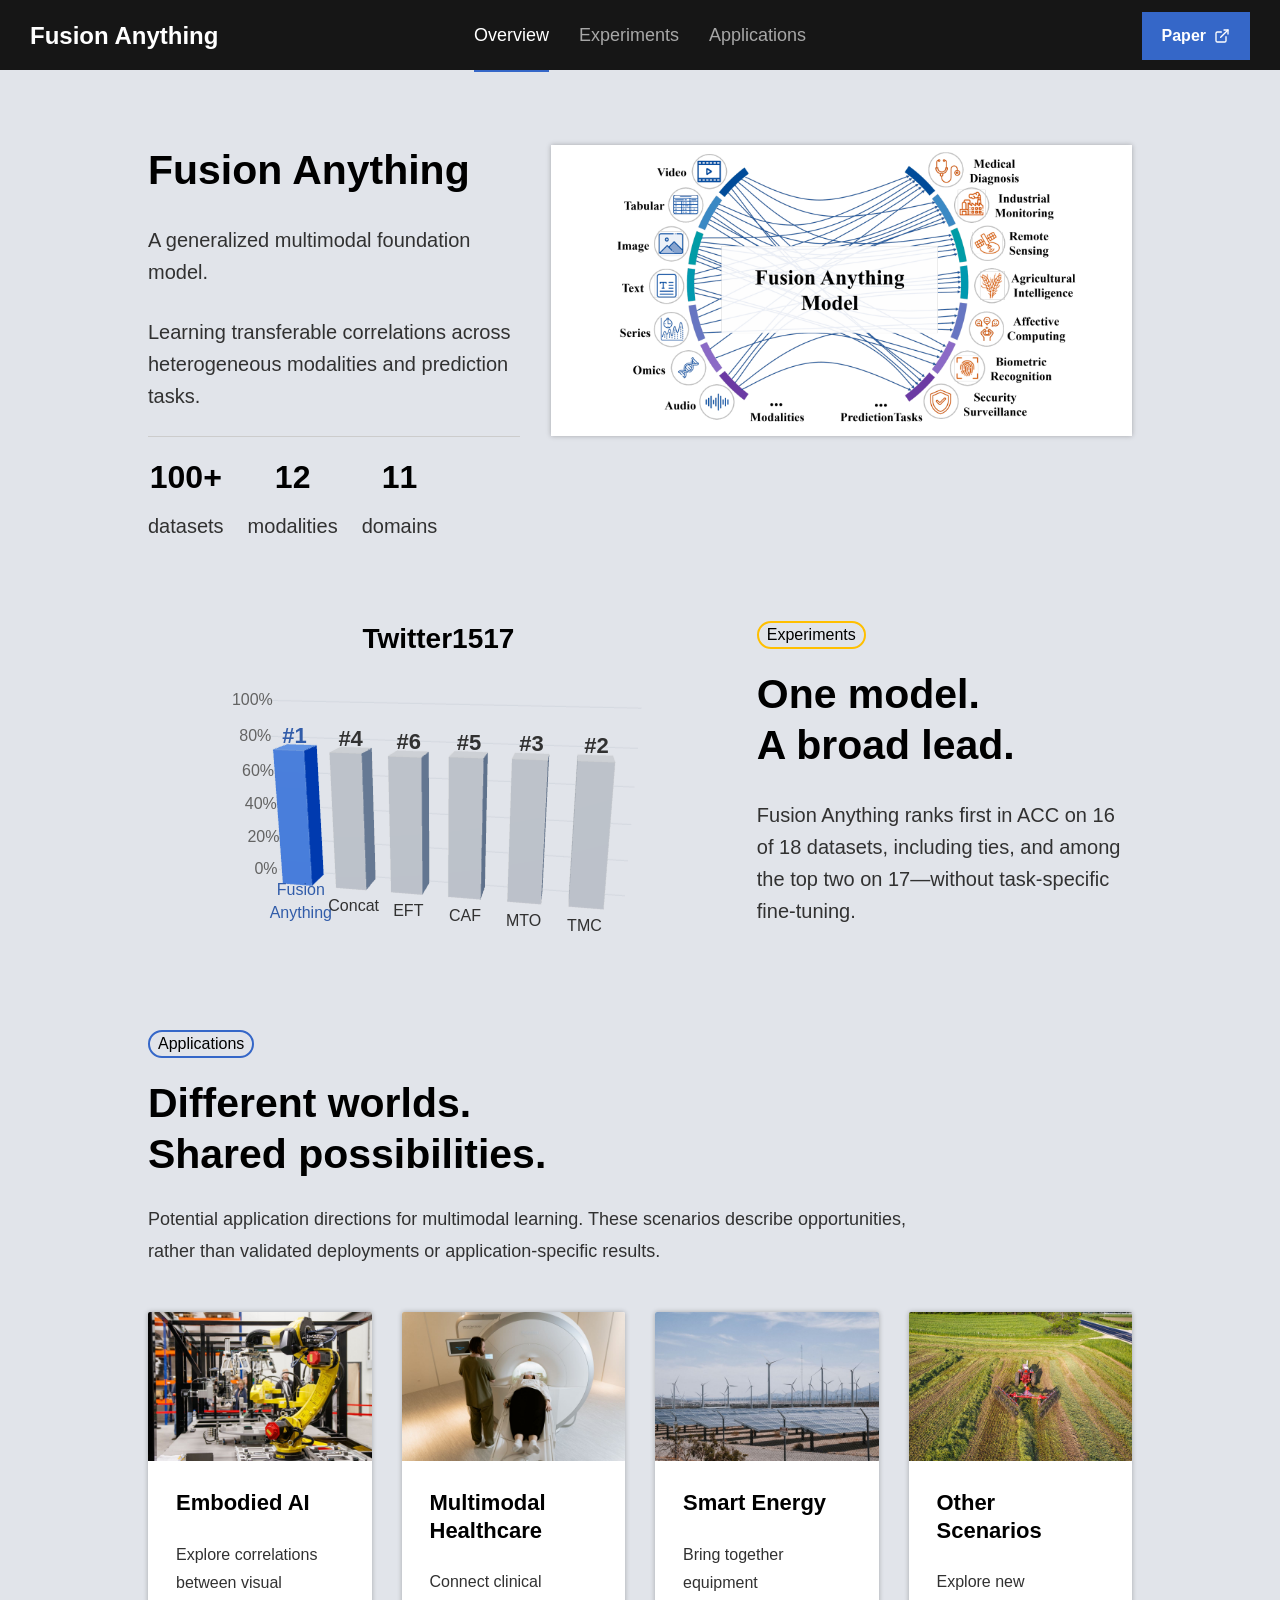
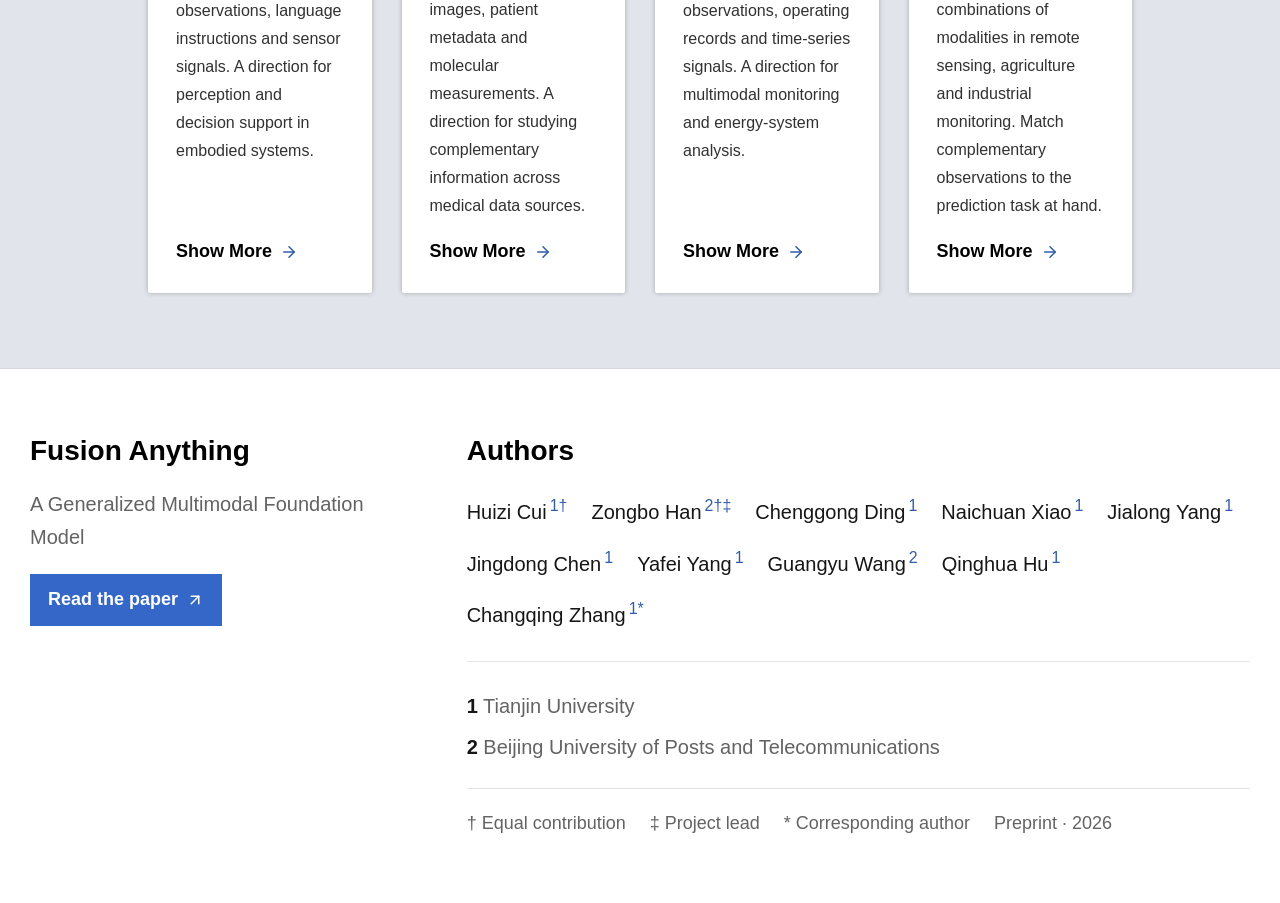
==== commit 7bca87b2: "Refine showcase layout, restore animated benchmark and add application pages" ====
--- a/index.html
+++ b/index.html
@@ -1 +1 @@
-<!DOCTYPE html><!--IYl_yG2pCCikVhQyY7mfa--><html lang="en"><head><meta charSet="utf-8"/><meta name="viewport" content="width=device-width, initial-scale=1"/><link rel="preload" href="/_next/static/media/1755441e3a2fa970-s.p.woff2" as="font" crossorigin="" type="font/woff2"/><link rel="preload" href="/_next/static/media/30d74baa196fe88a-s.p.woff2" as="font" crossorigin="" type="font/woff2"/><link rel="preload" as="image" href="/figure-1.svg?rev=2609.22107v2"/><link rel="stylesheet" href="/_next/static/css/7f3ce701854b8014.css" data-precedence="next"/><link rel="stylesheet" href="/_next/static/css/13e2ac5c3179df2e.css" data-precedence="next"/><link rel="preload" as="script" fetchPriority="low" href="/_next/static/chunks/webpack-ba0720c9e11f492f.js"/><script src="/_next/static/chunks/4bd1b696-c023c6e3521b1417.js" async=""></script><script src="/_next/static/chunks/255-a85cef9cc3a04b12.js" async=""></script><script src="/_next/static/chunks/main-app-768654682fece701.js" async=""></script><script src="/_next/static/chunks/473-3e59e67d133eb0f5.js" async=""></script><script src="/_next/static/chunks/869-407d2397b5e51b56.js" async=""></script><script src="/_next/static/chunks/app/page-550807616a0f86da.js" async=""></script><meta name="next-size-adjust" content=""/><title>Fusion Anything — A Generalized Multimodal Foundation Model</title><meta name="description" content="A visual research project page for Fusion Anything, a unified foundation model for generalized multimodal prediction."/><meta name="keywords" content="Fusion Anything,multimodal learning,foundation model,in-context learning"/><meta property="og:title" content="Fusion Anything"/><meta property="og:description" content="Learning transferable multimodal correlations across arbitrary modalities and tasks."/><meta property="og:type" content="website"/><meta name="twitter:card" content="summary"/><meta name="twitter:title" content="Fusion Anything"/><meta name="twitter:description" content="Learning transferable multimodal correlations across arbitrary modalities and tasks."/><script src="/_next/static/chunks/polyfills-42372ed130431b0a.js" noModule=""></script></head><body class="__variable_c85df0 __variable_d4b326"><div hidden=""><!--$--><!--/$--></div><main class="site_site__zVbaL"><a href="#motivation" class="site_skip__SKpzm">Skip to content</a><header class="site_header__KNwHf"><a class="site_brand__XkmFV" href="#motivation">Fusion <em>Anything</em></a><nav aria-label="Primary"><a href="#motivation" class="site_active__fRIKG" aria-current="location">Overview</a><a href="#benchmark-3d">Experiments</a><a href="#applications-overview">Applications</a></nav><a class="site_paper__fUKRk" href="https://www.researchgate.net/publication/413785302_Fusion_Anything_A_Generalized_Multimodal_Foundation_Model" target="_blank" rel="noreferrer">Paper <svg xmlns="http://www.w3.org/2000/svg" width="16" height="16" viewBox="0 0 24 24" fill="none" stroke="currentColor" stroke-width="2" stroke-linecap="round" stroke-linejoin="round" class="lucide lucide-external-link"><path d="M15 3h6v6"></path><path d="M10 14 21 3"></path><path d="M18 13v6a2 2 0 0 1-2 2H5a2 2 0 0 1-2-2V8a2 2 0 0 1 2-2h6"></path></svg></a></header><section id="motivation" class="site_section__RYCUe undefined" aria-labelledby="overview-title"><div class="site_feature__zalr9"><div class="site_copy__ez6St"><span class="site_eyebrow__7re_F">Fusion Anything</span><h1 id="overview-title"><span class="site_titleWord__tk5st"><i>F</i><i>u</i><i>s</i><i>i</i><i>o</i><i>n</i></span><span class="site_titleWord__tk5st"><i>A</i><i>n</i><i>y</i><i>t</i><i>h</i><i>i</i><i>n</i><i>g</i></span></h1><p class="site_lead__cXIgd">A generalized multimodal foundation model.</p><p>Learning transferable correlations across heterogeneous modalities and prediction tasks.</p><a class="site_action__SxI8_" href="https://www.researchgate.net/publication/413785302_Fusion_Anything_A_Generalized_Multimodal_Foundation_Model" target="_blank" rel="noreferrer">Read the paper <svg xmlns="http://www.w3.org/2000/svg" width="18" height="18" viewBox="0 0 24 24" fill="none" stroke="currentColor" stroke-width="2" stroke-linecap="round" stroke-linejoin="round" class="lucide lucide-arrow-up-right"><path d="M7 7h10v10"></path><path d="M7 17 17 7"></path></svg></a></div><div class="site_modelVisual__G5m26"><img alt="Figure 1: heterogeneous modalities connect through Fusion Anything to prediction tasks" width="1200" height="649" decoding="async" data-nimg="1" style="color:transparent" src="/figure-1.svg?rev=2609.22107v2"/><div class="site_scope__O0QOg" aria-label="Model scope"><div><strong>100+</strong><span>datasets</span></div><div><strong>12</strong><span>modalities</span></div><div><strong>11</strong><span>domains</span></div><div><strong>0</strong><span>task-specific updates</span></div></div></div></div></section><section id="benchmark-3d" class="site_section__RYCUe site_experiments__y9Ta6" aria-labelledby="experiment-title"><div class="site_feature__zalr9"><div class="site_copy__ez6St"><span class="site_eyebrow__7re_F">Experiments</span><h2 id="experiment-title">One model.<br/><em>A broad lead.</em></h2><p class="site_lead__cXIgd">Competitive accuracy across diverse multimodal datasets—without task-specific fine-tuning.</p><div class="site_results__iXjh6"><div><strong>16<small> / <!-- -->18</small></strong><span>First-place ACC ranks</span></div><div><strong>17<small> / <!-- -->18</small></strong><span>Top-two ACC ranks</span></div></div><p class="site_note__metKg">First-place counts include ties. All 18 datasets are shown, including results where a specialized baseline ranks higher.</p></div><div class="site_chart__4WpJP"><div class="site_chartPlaceholder__F3F16" aria-label="Accuracy chart loads as this section approaches the viewport"></div></div></div></section><section id="applications-overview" class="site_section__RYCUe site_applications__uTvc2" aria-labelledby="applications-title"><div class="site_applicationHeading__b6GWK"><span class="site_eyebrow__7re_F">Applications</span><h2 id="applications-title">Different worlds.<br/><em>Shared possibilities.</em></h2><p>Potential application directions for multimodal learning. These scenarios describe opportunities, rather than validated deployments or application-specific results.</p></div><div id="application-details" class="site_cards__vKDye"><article class="site_card__CE3LL" style="--card-accent:#a85976"><div class="site_cardArt__KJucf" aria-hidden="true"><svg xmlns="http://www.w3.org/2000/svg" width="64" height="64" viewBox="0 0 24 24" fill="none" stroke="currentColor" stroke-width="1.3" stroke-linecap="round" stroke-linejoin="round" class="lucide lucide-bot"><path d="M12 8V4H8"></path><rect width="16" height="12" x="4" y="8" rx="2"></rect><path d="M2 14h2"></path><path d="M20 14h2"></path><path d="M15 13v2"></path><path d="M9 13v2"></path></svg><span class="site_cardNumber__7aWnx">01</span></div><div class="site_cardBody__XAzu8"><h3>Embodied AI</h3><p>Explore correlations between visual observations, language instructions and sensor signals. A direction for perception and decision support in embodied systems.</p><div class="site_cardTags__QCazp"><span>Vision</span><span>Language</span><span>Sensors</span></div></div></article><article class="site_card__CE3LL" style="--card-accent:#397e86"><div class="site_cardArt__KJucf" aria-hidden="true"><svg xmlns="http://www.w3.org/2000/svg" width="64" height="64" viewBox="0 0 24 24" fill="none" stroke="currentColor" stroke-width="1.3" stroke-linecap="round" stroke-linejoin="round" class="lucide lucide-heart-pulse"><path d="M19 14c1.49-1.46 3-3.21 3-5.5A5.5 5.5 0 0 0 16.5 3c-1.76 0-3 .5-4.5 2-1.5-1.5-2.74-2-4.5-2A5.5 5.5 0 0 0 2 8.5c0 2.3 1.5 4.05 3 5.5l7 7Z"></path><path d="M3.22 12H9.5l.5-1 2 4.5 2-7 1.5 3.5h5.27"></path></svg><span class="site_cardNumber__7aWnx">02</span></div><div class="site_cardBody__XAzu8"><h3>Multimodal Healthcare</h3><p>Connect clinical images, patient metadata and molecular measurements. A direction for studying complementary information across medical data sources.</p><div class="site_cardTags__QCazp"><span>Images</span><span>Clinical data</span><span>Omics</span></div></div></article><article class="site_card__CE3LL" style="--card-accent:#a67832"><div class="site_cardArt__KJucf" aria-hidden="true"><svg xmlns="http://www.w3.org/2000/svg" width="64" height="64" viewBox="0 0 24 24" fill="none" stroke="currentColor" stroke-width="1.3" stroke-linecap="round" stroke-linejoin="round" class="lucide lucide-zap"><path d="M4 14a1 1 0 0 1-.78-1.63l9.9-10.2a.5.5 0 0 1 .86.46l-1.92 6.02A1 1 0 0 0 13 10h7a1 1 0 0 1 .78 1.63l-9.9 10.2a.5.5 0 0 1-.86-.46l1.92-6.02A1 1 0 0 0 11 14z"></path></svg><span class="site_cardNumber__7aWnx">03</span></div><div class="site_cardBody__XAzu8"><h3>Smart Energy</h3><p>Bring together equipment observations, operating records and time-series signals. A direction for multimodal monitoring and energy-system analysis.</p><div class="site_cardTags__QCazp"><span>Time series</span><span>Records</span><span>Sensors</span></div></div></article><article class="site_card__CE3LL" style="--card-accent:#7164a2"><div class="site_cardArt__KJucf" aria-hidden="true"><svg xmlns="http://www.w3.org/2000/svg" width="64" height="64" viewBox="0 0 24 24" fill="none" stroke="currentColor" stroke-width="1.3" stroke-linecap="round" stroke-linejoin="round" class="lucide lucide-layers"><path d="M12.83 2.18a2 2 0 0 0-1.66 0L2.6 6.08a1 1 0 0 0 0 1.83l8.58 3.91a2 2 0 0 0 1.66 0l8.58-3.9a1 1 0 0 0 0-1.83z"></path><path d="M2 12a1 1 0 0 0 .58.91l8.6 3.91a2 2 0 0 0 1.65 0l8.58-3.9A1 1 0 0 0 22 12"></path><path d="M2 17a1 1 0 0 0 .58.91l8.6 3.91a2 2 0 0 0 1.65 0l8.58-3.9A1 1 0 0 0 22 17"></path></svg><span class="site_cardNumber__7aWnx">04</span></div><div class="site_cardBody__XAzu8"><h3>Other Scenarios</h3><p>Explore new combinations of modalities in remote sensing, agriculture and industrial monitoring. Match complementary observations to the prediction task at hand.</p><div class="site_cardTags__QCazp"><span>Remote sensing</span><span>Agriculture</span><span>Industry</span></div></div></article></div></section><footer class="site_footer__yfhED"><div class="site_footerIntro__zEBeN"><span class="site_brand__XkmFV">Fusion <em>Anything</em></span><p>A Generalized Multimodal Foundation Model</p><a class="site_action__SxI8_" href="https://www.researchgate.net/publication/413785302_Fusion_Anything_A_Generalized_Multimodal_Foundation_Model" target="_blank" rel="noreferrer">Read the paper <svg xmlns="http://www.w3.org/2000/svg" width="18" height="18" viewBox="0 0 24 24" fill="none" stroke="currentColor" stroke-width="2" stroke-linecap="round" stroke-linejoin="round" class="lucide lucide-arrow-up-right"><path d="M7 7h10v10"></path><path d="M7 17 17 7"></path></svg></a></div><div class="site_credits__EpKul"><h2>Authors</h2><div class="site_authors__jSDIc"><span aria-label="Huizi Cui, affiliation 1, equal contribution">Huizi Cui<sup aria-hidden="true">1<!-- -->†</sup></span><span aria-label="Zongbo Han, affiliation 2, equal contribution and project lead">Zongbo Han<sup aria-hidden="true">2<!-- -->†‡</sup></span><span aria-label="Chenggong Ding, affiliation 1">Chenggong Ding<sup aria-hidden="true">1</sup></span><span aria-label="Naichuan Xiao, affiliation 1">Naichuan Xiao<sup aria-hidden="true">1</sup></span><span aria-label="Jialong Yang, affiliation 1">Jialong Yang<sup aria-hidden="true">1</sup></span><span aria-label="Jingdong Chen, affiliation 1">Jingdong Chen<sup aria-hidden="true">1</sup></span><span aria-label="Yafei Yang, affiliation 1">Yafei Yang<sup aria-hidden="true">1</sup></span><span aria-label="Guangyu Wang, affiliation 2">Guangyu Wang<sup aria-hidden="true">2</sup></span><span aria-label="Qinghua Hu, affiliation 1">Qinghua Hu<sup aria-hidden="true">1</sup></span><span aria-label="Changqing Zhang, affiliation 1, corresponding author">Changqing Zhang<sup aria-hidden="true">1<!-- -->*</sup></span></div><div class="site_affiliations__DZHnY"><p><b>1</b> <!-- -->Tianjin University</p><p><b>2</b> <!-- -->Beijing University of Posts and Telecommunications</p></div><div class="site_legend__pafmN"><span>† Equal contribution</span><span>‡ Project lead</span><span>* Corresponding author</span><span>Preprint · 2026</span></div></div></footer></main><!--$--><!--/$--><script src="/_next/static/chunks/webpack-ba0720c9e11f492f.js" id="_R_" async=""></script><script>(self.__next_f=self.__next_f||[]).push([0])</script><script>self.__next_f.push([1,"1:\"$Sreact.fragment\"\n2:I[9766,[],\"\"]\n3:I[8924,[],\"\"]\n4:I[9486,[\"473\",\"static/chunks/473-3e59e67d133eb0f5.js\",\"869\",\"static/chunks/869-407d2397b5e51b56.js\",\"974\",\"static/chunks/app/page-550807616a0f86da.js\"],\"default\"]\n5:I[4431,[],\"OutletBoundary\"]\n7:I[5278,[],\"AsyncMetadataOutlet\"]\n9:I[4431,[],\"ViewportBoundary\"]\nb:I[4431,[],\"MetadataBoundary\"]\nc:\"$Sreact.suspense\"\ne:I[7150,[],\"\"]\n:HL[\"/_next/static/media/1755441e3a2fa970-s.p.woff2\",\"font\",{\"crossOrigin\":\"\",\"type\":\"font/woff2\"}]\n:HL[\"/_next/static/media/30d74baa196fe88a-s.p.woff2\",\"font\",{\"crossOrigin\":\"\",\"type\":\"font/woff2\"}]\n:HL[\"/_next/static/css/7f3ce701854b8014.css\",\"style\"]\n:HL[\"/_next/static/css/13e2ac5c3179df2e.css\",\"style\"]\n"])</script><script>self.__next_f.push([1,"0:{\"P\":null,\"b\":\"IYl-yG2pCCikVhQyY7mfa\",\"p\":\"\",\"c\":[\"\",\"\"],\"i\":false,\"f\":[[[\"\",{\"children\":[\"__PAGE__\",{}]},\"$undefined\",\"$undefined\",true],[\"\",[\"$\",\"$1\",\"c\",{\"children\":[[[\"$\",\"link\",\"0\",{\"rel\":\"stylesheet\",\"href\":\"/_next/static/css/7f3ce701854b8014.css\",\"precedence\":\"next\",\"crossOrigin\":\"$undefined\",\"nonce\":\"$undefined\"}]],[\"$\",\"html\",null,{\"lang\":\"en\",\"children\":[\"$\",\"body\",null,{\"className\":\"__variable_c85df0 __variable_d4b326\",\"children\":[\"$\",\"$L2\",null,{\"parallelRouterKey\":\"children\",\"error\":\"$undefined\",\"errorStyles\":\"$undefined\",\"errorScripts\":\"$undefined\",\"template\":[\"$\",\"$L3\",null,{}],\"templateStyles\":\"$undefined\",\"templateScripts\":\"$undefined\",\"notFound\":[[[\"$\",\"title\",null,{\"children\":\"404: This page could not be found.\"}],[\"$\",\"div\",null,{\"style\":{\"fontFamily\":\"system-ui,\\\"Segoe UI\\\",Roboto,Helvetica,Arial,sans-serif,\\\"Apple Color Emoji\\\",\\\"Segoe UI Emoji\\\"\",\"height\":\"100vh\",\"textAlign\":\"center\",\"display\":\"flex\",\"flexDirection\":\"column\",\"alignItems\":\"center\",\"justifyContent\":\"center\"},\"children\":[\"$\",\"div\",null,{\"children\":[[\"$\",\"style\",null,{\"dangerouslySetInnerHTML\":{\"__html\":\"body{color:#000;background:#fff;margin:0}.next-error-h1{border-right:1px solid rgba(0,0,0,.3)}@media (prefers-color-scheme:dark){body{color:#fff;background:#000}.next-error-h1{border-right:1px solid rgba(255,255,255,.3)}}\"}}],[\"$\",\"h1\",null,{\"className\":\"next-error-h1\",\"style\":{\"display\":\"inline-block\",\"margin\":\"0 20px 0 0\",\"padding\":\"0 23px 0 0\",\"fontSize\":24,\"fontWeight\":500,\"verticalAlign\":\"top\",\"lineHeight\":\"49px\"},\"children\":404}],[\"$\",\"div\",null,{\"style\":{\"display\":\"inline-block\"},\"children\":[\"$\",\"h2\",null,{\"style\":{\"fontSize\":14,\"fontWeight\":400,\"lineHeight\":\"49px\",\"margin\":0},\"children\":\"This page could not be found.\"}]}]]}]}]],[]],\"forbidden\":\"$undefined\",\"unauthorized\":\"$undefined\"}]}]}]]}],{\"children\":[\"__PAGE__\",[\"$\",\"$1\",\"c\",{\"children\":[[\"$\",\"$L4\",null,{}],[[\"$\",\"link\",\"0\",{\"rel\":\"stylesheet\",\"href\":\"/_next/static/css/13e2ac5c3179df2e.css\",\"precedence\":\"next\",\"crossOrigin\":\"$undefined\",\"nonce\":\"$undefined\"}]],[\"$\",\"$L5\",null,{\"children\":[\"$L6\",[\"$\",\"$L7\",null,{\"promise\":\"$@8\"}]]}]]}],{},null,false]},null,false],[\"$\",\"$1\",\"h\",{\"children\":[null,[[\"$\",\"$L9\",null,{\"children\":\"$La\"}],[\"$\",\"meta\",null,{\"name\":\"next-size-adjust\",\"content\":\"\"}]],[\"$\",\"$Lb\",null,{\"children\":[\"$\",\"div\",null,{\"hidden\":true,\"children\":[\"$\",\"$c\",null,{\"fallback\":null,\"children\":\"$Ld\"}]}]}]]}],false]],\"m\":\"$undefined\",\"G\":[\"$e\",[]],\"s\":false,\"S\":true}\n"])</script><script>self.__next_f.push([1,"a:[[\"$\",\"meta\",\"0\",{\"charSet\":\"utf-8\"}],[\"$\",\"meta\",\"1\",{\"name\":\"viewport\",\"content\":\"width=device-width, initial-scale=1\"}]]\n6:null\n"])</script><script>self.__next_f.push([1,"8:{\"metadata\":[[\"$\",\"title\",\"0\",{\"children\":\"Fusion Anything — A Generalized Multimodal Foundation Model\"}],[\"$\",\"meta\",\"1\",{\"name\":\"description\",\"content\":\"A visual research project page for Fusion Anything, a unified foundation model for generalized multimodal prediction.\"}],[\"$\",\"meta\",\"2\",{\"name\":\"keywords\",\"content\":\"Fusion Anything,multimodal learning,foundation model,in-context learning\"}],[\"$\",\"meta\",\"3\",{\"property\":\"og:title\",\"content\":\"Fusion Anything\"}],[\"$\",\"meta\",\"4\",{\"property\":\"og:description\",\"content\":\"Learning transferable multimodal correlations across arbitrary modalities and tasks.\"}],[\"$\",\"meta\",\"5\",{\"property\":\"og:type\",\"content\":\"website\"}],[\"$\",\"meta\",\"6\",{\"name\":\"twitter:card\",\"content\":\"summary\"}],[\"$\",\"meta\",\"7\",{\"name\":\"twitter:title\",\"content\":\"Fusion Anything\"}],[\"$\",\"meta\",\"8\",{\"name\":\"twitter:description\",\"content\":\"Learning transferable multimodal correlations across arbitrary modalities and tasks.\"}]],\"error\":null,\"digest\":\"$undefined\"}\n"])</script><script>self.__next_f.push([1,"d:\"$8:metadata\"\n"])</script></body></html>+<!DOCTYPE html><!--28jx5LhLu7JwzbsnE5Pub--><html lang="en"><head><meta charSet="utf-8"/><meta name="viewport" content="width=device-width, initial-scale=1"/><link rel="preload" href="/_next/static/media/1755441e3a2fa970-s.p.woff2" as="font" crossorigin="" type="font/woff2"/><link rel="preload" href="/_next/static/media/30d74baa196fe88a-s.p.woff2" as="font" crossorigin="" type="font/woff2"/><link rel="preload" as="image" href="/figure-1-user.png"/><link rel="stylesheet" href="/_next/static/css/7f3ce701854b8014.css" data-precedence="next"/><link rel="stylesheet" href="/_next/static/css/47dc0deaf6cbad6c.css" data-precedence="next"/><link rel="preload" as="script" fetchPriority="low" href="/_next/static/chunks/webpack-50b3c8d9ca14c031.js"/><script src="/_next/static/chunks/4bd1b696-c023c6e3521b1417.js" async=""></script><script src="/_next/static/chunks/255-a85cef9cc3a04b12.js" async=""></script><script src="/_next/static/chunks/main-app-768654682fece701.js" async=""></script><script src="/_next/static/chunks/473-3e59e67d133eb0f5.js" async=""></script><script src="/_next/static/chunks/869-407d2397b5e51b56.js" async=""></script><script src="/_next/static/chunks/app/page-cc9f0c605bd87870.js" async=""></script><meta name="next-size-adjust" content=""/><title>Fusion Anything — A Generalized Multimodal Foundation Model</title><meta name="description" content="A visual research project page for Fusion Anything, a unified foundation model for generalized multimodal prediction."/><meta name="keywords" content="Fusion Anything,multimodal learning,foundation model,in-context learning"/><meta property="og:title" content="Fusion Anything"/><meta property="og:description" content="Learning transferable multimodal correlations across arbitrary modalities and tasks."/><meta property="og:type" content="website"/><meta name="twitter:card" content="summary"/><meta name="twitter:title" content="Fusion Anything"/><meta name="twitter:description" content="Learning transferable multimodal correlations across arbitrary modalities and tasks."/><script src="/_next/static/chunks/polyfills-42372ed130431b0a.js" noModule=""></script></head><body class="__variable_c85df0 __variable_d4b326"><div hidden=""><!--$--><!--/$--></div><main class="site-nvidia_site__hyNpY"><a href="#motivation" class="site-nvidia_skip__gcgFP">Skip to content</a><header class="site-nvidia_header__auQSO"><a class="site-nvidia_brand___GjQp" href="#motivation">Fusion <em>Anything</em></a><nav aria-label="Primary"><a href="#motivation" class="site-nvidia_active__weDhO" aria-current="location">Overview</a><a href="#benchmark-3d">Experiments</a><a href="#applications-overview">Applications</a></nav><a class="site-nvidia_paper__yw_mW" href="https://www.researchgate.net/publication/413785302_Fusion_Anything_A_Generalized_Multimodal_Foundation_Model" target="_blank" rel="noreferrer">Paper <svg xmlns="http://www.w3.org/2000/svg" width="16" height="16" viewBox="0 0 24 24" fill="none" stroke="currentColor" stroke-width="2" stroke-linecap="round" stroke-linejoin="round" class="lucide lucide-external-link"><path d="M15 3h6v6"></path><path d="M10 14 21 3"></path><path d="M18 13v6a2 2 0 0 1-2 2H5a2 2 0 0 1-2-2V8a2 2 0 0 1 2-2h6"></path></svg></a></header><section id="motivation" class="site-nvidia_section__ynopI site-nvidia_overview__zc82y" aria-labelledby="overview-title"><div class="site-nvidia_feature__dPd9t"><div class="site-nvidia_copy__xuKS6"><h1 id="overview-title"><span class="site-nvidia_titleWord__x7O4_"><i>F</i><i>u</i><i>s</i><i>i</i><i>o</i><i>n</i></span><span class="site-nvidia_titleWord__x7O4_"><i>A</i><i>n</i><i>y</i><i>t</i><i>h</i><i>i</i><i>n</i><i>g</i></span></h1><p class="site-nvidia_lead__CaY76">A generalized multimodal foundation model.</p><p>Learning transferable correlations across heterogeneous modalities and prediction tasks.</p><div class="site-nvidia_scope__v_VRv" aria-label="Model scope"><div><strong>100+</strong><span>datasets</span></div><div><strong>12</strong><span>modalities</span></div><div><strong>11</strong><span>domains</span></div></div></div><div class="site-nvidia_modelVisual__b8izF"><img alt="Figure 1: heterogeneous modalities connect through Fusion Anything to prediction tasks" width="1436" height="828" decoding="async" data-nimg="1" style="color:transparent" src="/figure-1-user.png"/></div></div></section><section id="benchmark-3d" class="site-nvidia_section__ynopI site-nvidia_experiments__PaQL3" aria-labelledby="experiment-title"><div class="site-nvidia_feature__dPd9t"><div class="site-nvidia_copy__xuKS6"><span class="site-nvidia_eyebrow__4jExs">Experiments</span><h2 id="experiment-title">One model.<br/><em>A broad lead.</em></h2><p class="site-nvidia_lead__CaY76">Fusion Anything ranks first in ACC on <!-- -->16<!-- --> of <!-- -->18<!-- --> datasets, including ties, and among the top two on <!-- -->17<!-- -->—without task-specific fine-tuning.</p></div><div class="site-nvidia_chart__tnLrU"><div class="site-nvidia_chartPlaceholder__gbhi0" aria-label="Accuracy chart loads as this section approaches the viewport"></div></div></div></section><section id="applications-overview" class="site-nvidia_section__ynopI site-nvidia_applications__GNa_q" aria-labelledby="applications-title"><div class="site-nvidia_applicationHeading__Pq6Ld"><span class="site-nvidia_eyebrow__4jExs">Applications</span><h2 id="applications-title">Different worlds.<br/><em>Shared possibilities.</em></h2><p>Potential application directions for multimodal learning. These scenarios describe opportunities, rather than validated deployments or application-specific results.</p></div><div id="application-details" class="site-nvidia_cards__MLOYh"><article class="site-nvidia_card___b_wj"><div class="site-nvidia_cardArt__j0xcc"><img alt="Industrial robotic arm working in a manufacturing facility" loading="lazy" width="1200" height="800" decoding="async" data-nimg="1" style="color:transparent" src="/applications/embodied.jpg"/></div><div class="site-nvidia_cardBody__33I7E"><h3>Embodied AI</h3><p>Explore correlations between visual observations, language instructions and sensor signals. A direction for perception and decision support in embodied systems.</p><a class="site-nvidia_cardLink__9ngGl" href="/applications/embodied/" aria-label="Show more about Embodied AI">Show More <svg xmlns="http://www.w3.org/2000/svg" width="18" height="18" viewBox="0 0 24 24" fill="none" stroke="currentColor" stroke-width="2" stroke-linecap="round" stroke-linejoin="round" class="lucide lucide-arrow-right" aria-hidden="true"><path d="M5 12h14"></path><path d="m12 5 7 7-7 7"></path></svg></a></div></article><article class="site-nvidia_card___b_wj"><div class="site-nvidia_cardArt__j0xcc"><img alt="Patient and healthcare professional at an MRI scanner" loading="lazy" width="1200" height="800" decoding="async" data-nimg="1" style="color:transparent" src="/applications/healthcare.jpg"/></div><div class="site-nvidia_cardBody__33I7E"><h3>Multimodal Healthcare</h3><p>Connect clinical images, patient metadata and molecular measurements. A direction for studying complementary information across medical data sources.</p><a class="site-nvidia_cardLink__9ngGl" href="/applications/healthcare/" aria-label="Show more about Multimodal Healthcare">Show More <svg xmlns="http://www.w3.org/2000/svg" width="18" height="18" viewBox="0 0 24 24" fill="none" stroke="currentColor" stroke-width="2" stroke-linecap="round" stroke-linejoin="round" class="lucide lucide-arrow-right" aria-hidden="true"><path d="M5 12h14"></path><path d="m12 5 7 7-7 7"></path></svg></a></div></article><article class="site-nvidia_card___b_wj"><div class="site-nvidia_cardArt__j0xcc"><img alt="Wind turbines and solar panels at a renewable energy facility" loading="lazy" width="1200" height="800" decoding="async" data-nimg="1" style="color:transparent" src="/applications/energy.jpg"/></div><div class="site-nvidia_cardBody__33I7E"><h3>Smart Energy</h3><p>Bring together equipment observations, operating records and time-series signals. A direction for multimodal monitoring and energy-system analysis.</p><a class="site-nvidia_cardLink__9ngGl" href="/applications/energy/" aria-label="Show more about Smart Energy">Show More <svg xmlns="http://www.w3.org/2000/svg" width="18" height="18" viewBox="0 0 24 24" fill="none" stroke="currentColor" stroke-width="2" stroke-linecap="round" stroke-linejoin="round" class="lucide lucide-arrow-right" aria-hidden="true"><path d="M5 12h14"></path><path d="m12 5 7 7-7 7"></path></svg></a></div></article><article class="site-nvidia_card___b_wj"><div class="site-nvidia_cardArt__j0xcc"><img alt="Aerial view of a tractor working in agricultural fields" loading="lazy" width="1200" height="800" decoding="async" data-nimg="1" style="color:transparent" src="/applications/other.jpg"/></div><div class="site-nvidia_cardBody__33I7E"><h3>Other Scenarios</h3><p>Explore new combinations of modalities in remote sensing, agriculture and industrial monitoring. Match complementary observations to the prediction task at hand.</p><a class="site-nvidia_cardLink__9ngGl" href="/applications/other/" aria-label="Show more about Other Scenarios">Show More <svg xmlns="http://www.w3.org/2000/svg" width="18" height="18" viewBox="0 0 24 24" fill="none" stroke="currentColor" stroke-width="2" stroke-linecap="round" stroke-linejoin="round" class="lucide lucide-arrow-right" aria-hidden="true"><path d="M5 12h14"></path><path d="m12 5 7 7-7 7"></path></svg></a></div></article></div></section><footer class="site-nvidia_footer__uo6hA"><div class="site-nvidia_footerIntro__zjGSo"><span class="site-nvidia_brand___GjQp">Fusion <em>Anything</em></span><p>A Generalized Multimodal Foundation Model</p><a class="site-nvidia_action__OYf5H" href="https://www.researchgate.net/publication/413785302_Fusion_Anything_A_Generalized_Multimodal_Foundation_Model" target="_blank" rel="noreferrer">Read the paper <svg xmlns="http://www.w3.org/2000/svg" width="18" height="18" viewBox="0 0 24 24" fill="none" stroke="currentColor" stroke-width="2" stroke-linecap="round" stroke-linejoin="round" class="lucide lucide-arrow-up-right"><path d="M7 7h10v10"></path><path d="M7 17 17 7"></path></svg></a></div><div class="site-nvidia_credits__1rQb6"><h2>Authors</h2><div class="site-nvidia_authors__0bvkA"><span aria-label="Huizi Cui, affiliation 1, equal contribution">Huizi Cui<sup aria-hidden="true">1<!-- -->†</sup></span><span aria-label="Zongbo Han, affiliation 2, equal contribution and project lead">Zongbo Han<sup aria-hidden="true">2<!-- -->†‡</sup></span><span aria-label="Chenggong Ding, affiliation 1">Chenggong Ding<sup aria-hidden="true">1</sup></span><span aria-label="Naichuan Xiao, affiliation 1">Naichuan Xiao<sup aria-hidden="true">1</sup></span><span aria-label="Jialong Yang, affiliation 1">Jialong Yang<sup aria-hidden="true">1</sup></span><span aria-label="Jingdong Chen, affiliation 1">Jingdong Chen<sup aria-hidden="true">1</sup></span><span aria-label="Yafei Yang, affiliation 1">Yafei Yang<sup aria-hidden="true">1</sup></span><span aria-label="Guangyu Wang, affiliation 2">Guangyu Wang<sup aria-hidden="true">2</sup></span><span aria-label="Qinghua Hu, affiliation 1">Qinghua Hu<sup aria-hidden="true">1</sup></span><span aria-label="Changqing Zhang, affiliation 1, corresponding author">Changqing Zhang<sup aria-hidden="true">1<!-- -->*</sup></span></div><div class="site-nvidia_affiliations__ZzuAG"><p><b>1</b> <!-- -->Tianjin University</p><p><b>2</b> <!-- -->Beijing University of Posts and Telecommunications</p></div><div class="site-nvidia_legend__LlcsI"><span>† Equal contribution</span><span>‡ Project lead</span><span>* Corresponding author</span><span>Preprint · 2026</span></div></div></footer></main><!--$--><!--/$--><script src="/_next/static/chunks/webpack-50b3c8d9ca14c031.js" id="_R_" async=""></script><script>(self.__next_f=self.__next_f||[]).push([0])</script><script>self.__next_f.push([1,"1:\"$Sreact.fragment\"\n2:I[9766,[],\"\"]\n3:I[8924,[],\"\"]\n4:I[1222,[\"473\",\"static/chunks/473-3e59e67d133eb0f5.js\",\"869\",\"static/chunks/869-407d2397b5e51b56.js\",\"974\",\"static/chunks/app/page-cc9f0c605bd87870.js\"],\"default\"]\n5:I[4431,[],\"OutletBoundary\"]\n7:I[5278,[],\"AsyncMetadataOutlet\"]\n9:I[4431,[],\"ViewportBoundary\"]\nb:I[4431,[],\"MetadataBoundary\"]\nc:\"$Sreact.suspense\"\ne:I[7150,[],\"\"]\n:HL[\"/_next/static/media/1755441e3a2fa970-s.p.woff2\",\"font\",{\"crossOrigin\":\"\",\"type\":\"font/woff2\"}]\n:HL[\"/_next/static/media/30d74baa196fe88a-s.p.woff2\",\"font\",{\"crossOrigin\":\"\",\"type\":\"font/woff2\"}]\n:HL[\"/_next/static/css/7f3ce701854b8014.css\",\"style\"]\n:HL[\"/_next/static/css/47dc0deaf6cbad6c.css\",\"style\"]\n"])</script><script>self.__next_f.push([1,"0:{\"P\":null,\"b\":\"28jx5LhLu7JwzbsnE5Pub\",\"p\":\"\",\"c\":[\"\",\"\"],\"i\":false,\"f\":[[[\"\",{\"children\":[\"__PAGE__\",{}]},\"$undefined\",\"$undefined\",true],[\"\",[\"$\",\"$1\",\"c\",{\"children\":[[[\"$\",\"link\",\"0\",{\"rel\":\"stylesheet\",\"href\":\"/_next/static/css/7f3ce701854b8014.css\",\"precedence\":\"next\",\"crossOrigin\":\"$undefined\",\"nonce\":\"$undefined\"}]],[\"$\",\"html\",null,{\"lang\":\"en\",\"children\":[\"$\",\"body\",null,{\"className\":\"__variable_c85df0 __variable_d4b326\",\"children\":[\"$\",\"$L2\",null,{\"parallelRouterKey\":\"children\",\"error\":\"$undefined\",\"errorStyles\":\"$undefined\",\"errorScripts\":\"$undefined\",\"template\":[\"$\",\"$L3\",null,{}],\"templateStyles\":\"$undefined\",\"templateScripts\":\"$undefined\",\"notFound\":[[[\"$\",\"title\",null,{\"children\":\"404: This page could not be found.\"}],[\"$\",\"div\",null,{\"style\":{\"fontFamily\":\"system-ui,\\\"Segoe UI\\\",Roboto,Helvetica,Arial,sans-serif,\\\"Apple Color Emoji\\\",\\\"Segoe UI Emoji\\\"\",\"height\":\"100vh\",\"textAlign\":\"center\",\"display\":\"flex\",\"flexDirection\":\"column\",\"alignItems\":\"center\",\"justifyContent\":\"center\"},\"children\":[\"$\",\"div\",null,{\"children\":[[\"$\",\"style\",null,{\"dangerouslySetInnerHTML\":{\"__html\":\"body{color:#000;background:#fff;margin:0}.next-error-h1{border-right:1px solid rgba(0,0,0,.3)}@media (prefers-color-scheme:dark){body{color:#fff;background:#000}.next-error-h1{border-right:1px solid rgba(255,255,255,.3)}}\"}}],[\"$\",\"h1\",null,{\"className\":\"next-error-h1\",\"style\":{\"display\":\"inline-block\",\"margin\":\"0 20px 0 0\",\"padding\":\"0 23px 0 0\",\"fontSize\":24,\"fontWeight\":500,\"verticalAlign\":\"top\",\"lineHeight\":\"49px\"},\"children\":404}],[\"$\",\"div\",null,{\"style\":{\"display\":\"inline-block\"},\"children\":[\"$\",\"h2\",null,{\"style\":{\"fontSize\":14,\"fontWeight\":400,\"lineHeight\":\"49px\",\"margin\":0},\"children\":\"This page could not be found.\"}]}]]}]}]],[]],\"forbidden\":\"$undefined\",\"unauthorized\":\"$undefined\"}]}]}]]}],{\"children\":[\"__PAGE__\",[\"$\",\"$1\",\"c\",{\"children\":[[\"$\",\"$L4\",null,{}],[[\"$\",\"link\",\"0\",{\"rel\":\"stylesheet\",\"href\":\"/_next/static/css/47dc0deaf6cbad6c.css\",\"precedence\":\"next\",\"crossOrigin\":\"$undefined\",\"nonce\":\"$undefined\"}]],[\"$\",\"$L5\",null,{\"children\":[\"$L6\",[\"$\",\"$L7\",null,{\"promise\":\"$@8\"}]]}]]}],{},null,false]},null,false],[\"$\",\"$1\",\"h\",{\"children\":[null,[[\"$\",\"$L9\",null,{\"children\":\"$La\"}],[\"$\",\"meta\",null,{\"name\":\"next-size-adjust\",\"content\":\"\"}]],[\"$\",\"$Lb\",null,{\"children\":[\"$\",\"div\",null,{\"hidden\":true,\"children\":[\"$\",\"$c\",null,{\"fallback\":null,\"children\":\"$Ld\"}]}]}]]}],false]],\"m\":\"$undefined\",\"G\":[\"$e\",[]],\"s\":false,\"S\":true}\n"])</script><script>self.__next_f.push([1,"a:[[\"$\",\"meta\",\"0\",{\"charSet\":\"utf-8\"}],[\"$\",\"meta\",\"1\",{\"name\":\"viewport\",\"content\":\"width=device-width, initial-scale=1\"}]]\n6:null\n"])</script><script>self.__next_f.push([1,"8:{\"metadata\":[[\"$\",\"title\",\"0\",{\"children\":\"Fusion Anything — A Generalized Multimodal Foundation Model\"}],[\"$\",\"meta\",\"1\",{\"name\":\"description\",\"content\":\"A visual research project page for Fusion Anything, a unified foundation model for generalized multimodal prediction.\"}],[\"$\",\"meta\",\"2\",{\"name\":\"keywords\",\"content\":\"Fusion Anything,multimodal learning,foundation model,in-context learning\"}],[\"$\",\"meta\",\"3\",{\"property\":\"og:title\",\"content\":\"Fusion Anything\"}],[\"$\",\"meta\",\"4\",{\"property\":\"og:description\",\"content\":\"Learning transferable multimodal correlations across arbitrary modalities and tasks.\"}],[\"$\",\"meta\",\"5\",{\"property\":\"og:type\",\"content\":\"website\"}],[\"$\",\"meta\",\"6\",{\"name\":\"twitter:card\",\"content\":\"summary\"}],[\"$\",\"meta\",\"7\",{\"name\":\"twitter:title\",\"content\":\"Fusion Anything\"}],[\"$\",\"meta\",\"8\",{\"name\":\"twitter:description\",\"content\":\"Learning transferable multimodal correlations across arbitrary modalities and tasks.\"}]],\"error\":null,\"digest\":\"$undefined\"}\n"])</script><script>self.__next_f.push([1,"d:\"$8:metadata\"\n"])</script></body></html>
--- a/_next/static/css/47dc0deaf6cbad6c.css
+++ b/_next/static/css/47dc0deaf6cbad6c.css
@@ -0,0 +1 @@
+@font-face{font-family:NVIDIA Template;src:url(https://images.nvidia.com/etc/designs/nvidiaGDC/clientlibs_base/fonts/nvidia-sans/NALA/var/NVIDIASansVF_NALA_W_Wght.woff2) format("woff2");font-weight:100 1000;font-style:normal;font-display:swap}.site-nvidia_site__hyNpY{--font-sans:"NVIDIA Template",Arial,sans-serif;--font-serif:"NVIDIA Template",Arial,sans-serif;background-color:#e1e4ea;color:#000;padding-top:70px;font-family:var(--font-sans)}.site-nvidia_site__hyNpY *{box-sizing:border-box}.site-nvidia_site__hyNpY a:focus-visible{outline:3px solid #3567c8;outline-offset:5px}.site-nvidia_skip__gcgFP{position:fixed;top:-100px;left:20px;z-index:40;padding:12px;background:#fff}.site-nvidia_skip__gcgFP:focus{top:12px}.site-nvidia_header__auQSO{position:fixed;top:0;inset-inline:0;z-index:20;display:grid;grid-template-columns:1fr auto 1fr;align-items:center;height:70px;padding:0 max(30px,calc((100vw - 1320px)/2));background:#161616;color:#fff}.site-nvidia_brand___GjQp{font-family:var(--font-sans);font-size:24px;font-weight:700;white-space:nowrap}.site-nvidia_brand___GjQp em{font-style:normal;color:inherit}.site-nvidia_header__auQSO nav{display:flex;gap:30px;font-size:18px;color:#a7a7a7}.site-nvidia_header__auQSO nav a{position:relative;padding:22px 0}.site-nvidia_header__auQSO nav .site-nvidia_active__weDhO,.site-nvidia_header__auQSO nav a:hover{color:#fff}.site-nvidia_header__auQSO nav .site-nvidia_active__weDhO{font-weight:500}.site-nvidia_active__weDhO:after{content:"";position:absolute;bottom:0;left:0;right:0;height:2px;background:#3567c8}.site-nvidia_paper__yw_mW{justify-self:end;display:flex;align-items:center;gap:8px;padding:12px 20px;background:#3567c8;color:#fff;font-size:16px;font-weight:700}.site-nvidia_paper__yw_mW:hover{background:#2955ad}.site-nvidia_section__ynopI{width:calc(100% - 60px);max-width:1320px;margin:0 auto;padding:75px 0;scroll-margin-top:70px}.site-nvidia_feature__dPd9t{display:grid;grid-template-columns:minmax(0,1fr) minmax(0,2fr);align-items:center;gap:30px}.site-nvidia_copy__xuKS6{min-width:0;padding-right:15px}.site-nvidia_eyebrow__4jExs{display:inline-block;padding:2px 8px;border:2px solid #6633ff;border-radius:16px;color:#000;font-size:16px;font-weight:400;line-height:1.25;margin-bottom:20px}.site-nvidia_experiments__PaQL3 .site-nvidia_eyebrow__4jExs{border-color:#ffbf00}.site-nvidia_applications__GNa_q .site-nvidia_eyebrow__4jExs{border-color:#3567c8}.site-nvidia_applicationHeading__Pq6Ld h2,.site-nvidia_copy__xuKS6 h1,.site-nvidia_copy__xuKS6 h2{font-family:var(--font-sans);margin:0;font-weight:700;letter-spacing:0;line-height:1.25;font-size:36px}.site-nvidia_titleWord__x7O4_{display:inline}.site-nvidia_titleWord__x7O4_+.site-nvidia_titleWord__x7O4_:before{content:" "}.site-nvidia_applicationHeading__Pq6Ld h2 em,.site-nvidia_copy__xuKS6 h2 em,.site-nvidia_titleWord__x7O4_ i{font-style:normal;color:inherit}.site-nvidia_copy__xuKS6 h2 em{white-space:nowrap}.site-nvidia_copy__xuKS6 p{font-size:18px;line-height:1.75;color:#313131;margin:24px 0 0}.site-nvidia_copy__xuKS6 .site-nvidia_lead__CaY76{font-size:22px;line-height:1.75;margin-top:24px}.site-nvidia_action__OYf5H{display:inline-flex;align-items:center;gap:8px;font-size:16px;font-weight:700;margin-top:24px}.site-nvidia_action__OYf5H svg{color:#3567c8}.site-nvidia_action__OYf5H:hover{text-decoration:underline}.site-nvidia_modelVisual__b8izF{min-width:0;background:#fff;box-shadow:0 0 5px #0004}.site-nvidia_modelVisual__b8izF img{display:block;width:100%;height:auto;background:#fff}.site-nvidia_overview__zc82y .site-nvidia_feature__dPd9t{grid-template-columns:minmax(0,.8fr) minmax(0,1.2fr);align-items:stretch;gap:16px}.site-nvidia_overview__zc82y .site-nvidia_copy__xuKS6{display:flex;flex-direction:column}.site-nvidia_overview__zc82y .site-nvidia_eyebrow__4jExs{align-self:flex-start}.site-nvidia_overview__zc82y .site-nvidia_scope__v_VRv{grid-template-columns:repeat(3,max-content);justify-content:start;margin-top:24px;padding:16px 0 0;border-bottom:0;-moz-column-gap:24px;column-gap:24px}.site-nvidia_overview__zc82y .site-nvidia_scope__v_VRv>div{text-align:center;width:-moz-max-content;width:max-content;max-width:100%}.site-nvidia_overview__zc82y .site-nvidia_scope__v_VRv>div:nth-child(2){justify-self:center}.site-nvidia_overview__zc82y .site-nvidia_scope__v_VRv>div:last-child{justify-self:end}.site-nvidia_overview__zc82y .site-nvidia_scope__v_VRv span{font-size:20px}.site-nvidia_overview__zc82y .site-nvidia_copy__xuKS6>p:last-of-type{margin-bottom:0}.site-nvidia_overview__zc82y .site-nvidia_copy__xuKS6 p{font-family:var(--font-sans);font-size:20px;font-weight:400;line-height:1.6;margin-top:28px}.site-nvidia_overview__zc82y .site-nvidia_modelVisual__b8izF,.site-nvidia_rankingFigure__ZsdAC{aspect-ratio:1543/774;background:#fff;align-self:start}.site-nvidia_overview__zc82y .site-nvidia_modelVisual__b8izF{display:flex;align-items:center;justify-content:center;padding-inline:7%}.site-nvidia_overview__zc82y .site-nvidia_modelVisual__b8izF img{width:100%;height:100%;-o-object-fit:contain;object-fit:contain}@media(max-width:1023px){.site-nvidia_overview__zc82y .site-nvidia_scope__v_VRv{margin-top:24px}}.site-nvidia_scope__v_VRv{display:grid;grid-template-columns:repeat(4,minmax(0,1fr));gap:24px;margin-top:24px;padding:24px 0;border-block:1px solid #ccc}.site-nvidia_scope__v_VRv strong{font-size:32px;color:#000;font-weight:700}.site-nvidia_scope__v_VRv span{display:block;font-size:16px;line-height:1.5;color:#313131;margin-top:8px}.site-nvidia_results__a7tKx{display:grid;grid-template-columns:1fr 1fr;gap:24px;padding:24px 0;margin-top:30px;border-block:1px solid #ccc}.site-nvidia_results__a7tKx strong{font-size:40px;color:#000;font-weight:700;white-space:nowrap}.site-nvidia_results__a7tKx small{font-size:18px;color:#636363;font-weight:400}.site-nvidia_results__a7tKx span{display:block;font-size:16px;line-height:1.5;margin-top:12px;color:#313131}.site-nvidia_copy__xuKS6 .site-nvidia_note__UHveU{font-size:16px}.site-nvidia_chart__tnLrU{min-width:0}.site-nvidia_chartPlaceholder__gbhi0{min-height:540px}.site-nvidia_applications__GNa_q{padding-top:0}.site-nvidia_applicationHeading__Pq6Ld{max-width:850px;margin-bottom:45px}.site-nvidia_applicationHeading__Pq6Ld p{font-size:18px;line-height:1.75;color:#313131;max-width:780px;margin-top:24px}.site-nvidia_cards__MLOYh{display:grid;grid-template-columns:repeat(4,minmax(0,1fr));gap:30px;scroll-margin-top:95px}.site-nvidia_card___b_wj{display:flex;flex-direction:column;overflow:hidden;border-radius:2px;background:#fff;box-shadow:0 0 5px #0004}.site-nvidia_cardArt__j0xcc{position:relative;aspect-ratio:3/2;overflow:hidden;background:#eee}.site-nvidia_cardArt__j0xcc img{display:block;width:100%;height:100%;-o-object-fit:cover;object-fit:cover}.site-nvidia_cardBody__33I7E{display:flex;flex:1;flex-direction:column;padding:28px}.site-nvidia_card___b_wj h3{font-size:22px;line-height:1.25;margin:0;font-weight:700}.site-nvidia_card___b_wj p{font-size:16px;line-height:1.75;color:#313131;margin:24px 0}.site-nvidia_cardTags__J7bIG{display:flex;flex-wrap:wrap;gap:8px 12px;margin-top:auto;padding-top:16px;border-top:1px solid #e0e0e0}.site-nvidia_cardTags__J7bIG span{font-size:16px;color:#636363}.site-nvidia_footer__uo6hA{display:grid;grid-template-columns:1fr 2fr;gap:45px;padding:64px max(30px,calc((100vw - 1320px)/2));border-top:1px solid #d5d8dd;background:#fff}.site-nvidia_cardBody__33I7E p{margin-bottom:12px}.site-nvidia_cardLink__9ngGl{display:flex;align-items:center;gap:8px;align-self:flex-start;margin-top:auto;padding:6px 0 0;font-size:18px;font-weight:700;line-height:1.5}.site-nvidia_experiments__PaQL3{padding-block:5px}.site-nvidia_experiments__PaQL3 .site-nvidia_feature__dPd9t{grid-template-columns:minmax(0,1.2fr) minmax(0,.8fr);align-items:stretch;gap:16px}.site-nvidia_experiments__PaQL3 .site-nvidia_copy__xuKS6{display:flex;flex-direction:column;padding:0 12px 0 0}@media(min-width:1024px){.site-nvidia_experiments__PaQL3 .site-nvidia_chart__tnLrU{grid-column:1;grid-row:1}.site-nvidia_experiments__PaQL3 .site-nvidia_copy__xuKS6{grid-column:2;grid-row:1;padding:0 0 0 12px}}.site-nvidia_experiments__PaQL3 .site-nvidia_eyebrow__4jExs{align-self:flex-start;margin-bottom:20px}.site-nvidia_applications__GNa_q .site-nvidia_applicationHeading__Pq6Ld h2,.site-nvidia_experiments__PaQL3 .site-nvidia_copy__xuKS6 h2,.site-nvidia_overview__zc82y .site-nvidia_copy__xuKS6 h1{font-size:clamp(32px,3.2vw,44px)}.site-nvidia_experiments__PaQL3 .site-nvidia_copy__xuKS6 .site-nvidia_lead__CaY76{font-size:20px;line-height:1.6;max-width:420px;margin-top:28px;padding-top:0}.site-nvidia_rankingFigure__ZsdAC{min-width:0;margin:0;overflow-x:auto;box-shadow:0 0 5px #0004}.site-nvidia_rankingFigure__ZsdAC a{display:block;height:100%;padding-inline:7%;background:#fff}.site-nvidia_rankingFigure__ZsdAC img{display:block;width:100%;height:100%;-o-object-fit:contain;object-fit:contain}@media(max-width:1023px){.site-nvidia_overview__zc82y .site-nvidia_feature__dPd9t{grid-template-columns:1fr;gap:24px}.site-nvidia_rankingFigure__ZsdAC{aspect-ratio:auto}.site-nvidia_rankingFigure__ZsdAC a{min-width:780px;height:auto}.site-nvidia_rankingFigure__ZsdAC img{height:auto}.site-nvidia_experiments__PaQL3 .site-nvidia_copy__xuKS6 .site-nvidia_lead__CaY76{margin-top:24px;padding-top:0}}.site-nvidia_experiments__PaQL3 .site-nvidia_copy__xuKS6 .site-nvidia_note__UHveU{margin-top:auto;padding-top:28px;max-width:420px;font-size:18px;line-height:1.6}@media(max-width:1023px){.site-nvidia_experiments__PaQL3 .site-nvidia_feature__dPd9t{grid-template-columns:1fr;gap:24px}.site-nvidia_experiments__PaQL3 .site-nvidia_copy__xuKS6{padding:0}.site-nvidia_experiments__PaQL3 .site-nvidia_copy__xuKS6 .site-nvidia_note__UHveU{margin-top:20px;padding-top:0}.site-nvidia_experiments__PaQL3 .site-nvidia_copy__xuKS6 .site-nvidia_lead__CaY76,.site-nvidia_experiments__PaQL3 .site-nvidia_copy__xuKS6 .site-nvidia_note__UHveU{max-width:none}}.site-nvidia_cardLink__9ngGl svg{color:#315ca9;transition:transform .2s}.site-nvidia_cardLink__9ngGl:hover{text-decoration:underline}.site-nvidia_cardLink__9ngGl:hover svg{transform:translateX(3px)}.site-nvidia_placeholder__8knGI{min-height:100svh;padding:80px max(24px,calc((100vw - 1000px)/2));background:#e1e4ea;font-family:NVIDIA Template,Arial,sans-serif;color:#161616}.site-nvidia_placeholder__8knGI h1{font-size:clamp(28px,4vw,48px);margin:60px 0 24px}.site-nvidia_placeholder__8knGI p{font-size:20px;line-height:1.75}.site-nvidia_placeholder__8knGI a{display:inline-flex;align-items:center;gap:8px;padding:12px 18px;background:#3567c8;color:#fff;font-size:18px;font-weight:700}.site-nvidia_placeholder__8knGI a:focus-visible{outline:3px solid #161616;outline-offset:5px}@media(prefers-reduced-motion:reduce){.site-nvidia_cardLink__9ngGl svg{transition:none}}.site-nvidia_footer__uo6hA .site-nvidia_brand___GjQp{display:block;font-size:28px;line-height:1.25}.site-nvidia_footer__uo6hA .site-nvidia_action__OYf5H{font-size:18px;padding:12px 18px;background:#3567c8;color:#fff;margin-top:20px}.site-nvidia_footer__uo6hA .site-nvidia_action__OYf5H svg{color:inherit}.site-nvidia_footer__uo6hA .site-nvidia_action__OYf5H:hover{background:#2955ad}.site-nvidia_footerIntro__zjGSo p{font-size:20px;line-height:1.65;color:#636363;margin:20px 0 0;max-width:360px}.site-nvidia_credits__1rQb6 h2{font-size:28px;margin:0 0 24px;line-height:1.25}.site-nvidia_authors__0bvkA{display:flex;flex-wrap:wrap;gap:14px 24px;font-size:20px;font-weight:500;line-height:1.75;color:#161616}.site-nvidia_authors__0bvkA sup{color:#315ca9;font-size:16px;margin-left:3px}.site-nvidia_affiliations__ZzuAG{margin-top:28px;padding-top:20px;border-top:1px solid #e1e4ea}.site-nvidia_affiliations__ZzuAG p{font-size:20px;line-height:1.65;color:#636363;margin:8px 0}.site-nvidia_affiliations__ZzuAG b{color:#161616}.site-nvidia_legend__LlcsI{display:flex;flex-wrap:wrap;gap:8px 24px;font-size:18px;line-height:1.65;color:#636363;margin-top:24px;padding-top:20px;border-top:1px solid #e1e4ea}@media(min-width:1024px) and (max-width:1349px){.site-nvidia_section__ynopI{max-width:984px}.site-nvidia_applicationHeading__Pq6Ld h2,.site-nvidia_copy__xuKS6 h1,.site-nvidia_copy__xuKS6 h2{font-size:28px}.site-nvidia_copy__xuKS6 .site-nvidia_lead__CaY76{font-size:20px}}@media(min-width:640px) and (max-width:1023px){.site-nvidia_section__ynopI{max-width:660px}}@media(max-width:1023px){.site-nvidia_site__hyNpY{padding-top:112px}.site-nvidia_header__auQSO{height:112px;grid-template-columns:1fr auto;padding:12px 24px}.site-nvidia_header__auQSO nav{grid-row:2;grid-column:1/-1;justify-content:center;gap:24px}.site-nvidia_header__auQSO nav a{padding:10px 0}.site-nvidia_section__ynopI{padding:45px 0;scroll-margin-top:112px}.site-nvidia_feature__dPd9t{grid-template-columns:1fr;gap:30px}.site-nvidia_copy__xuKS6{padding-right:0}.site-nvidia_applicationHeading__Pq6Ld h2,.site-nvidia_copy__xuKS6 h1,.site-nvidia_copy__xuKS6 h2{font-size:28px}.site-nvidia_copy__xuKS6 .site-nvidia_lead__CaY76{font-size:20px}.site-nvidia_cards__MLOYh{grid-template-columns:repeat(2,minmax(0,1fr))}.site-nvidia_footer__uo6hA{grid-template-columns:1fr;gap:30px;padding:45px 30px}}@media(max-width:639px){.site-nvidia_brand___GjQp{font-size:22px}.site-nvidia_section__ynopI{width:calc(100% - 40px)}.site-nvidia_cards__MLOYh{grid-template-columns:1fr}.site-nvidia_scope__v_VRv{grid-template-columns:repeat(2,minmax(0,1fr))}.site-nvidia_results__a7tKx strong{font-size:36px}.site-nvidia_copy__xuKS6 .site-nvidia_lead__CaY76{font-size:18px}}@media(max-width:1023px){.site-nvidia_experiments__PaQL3{padding-block:5px}}
